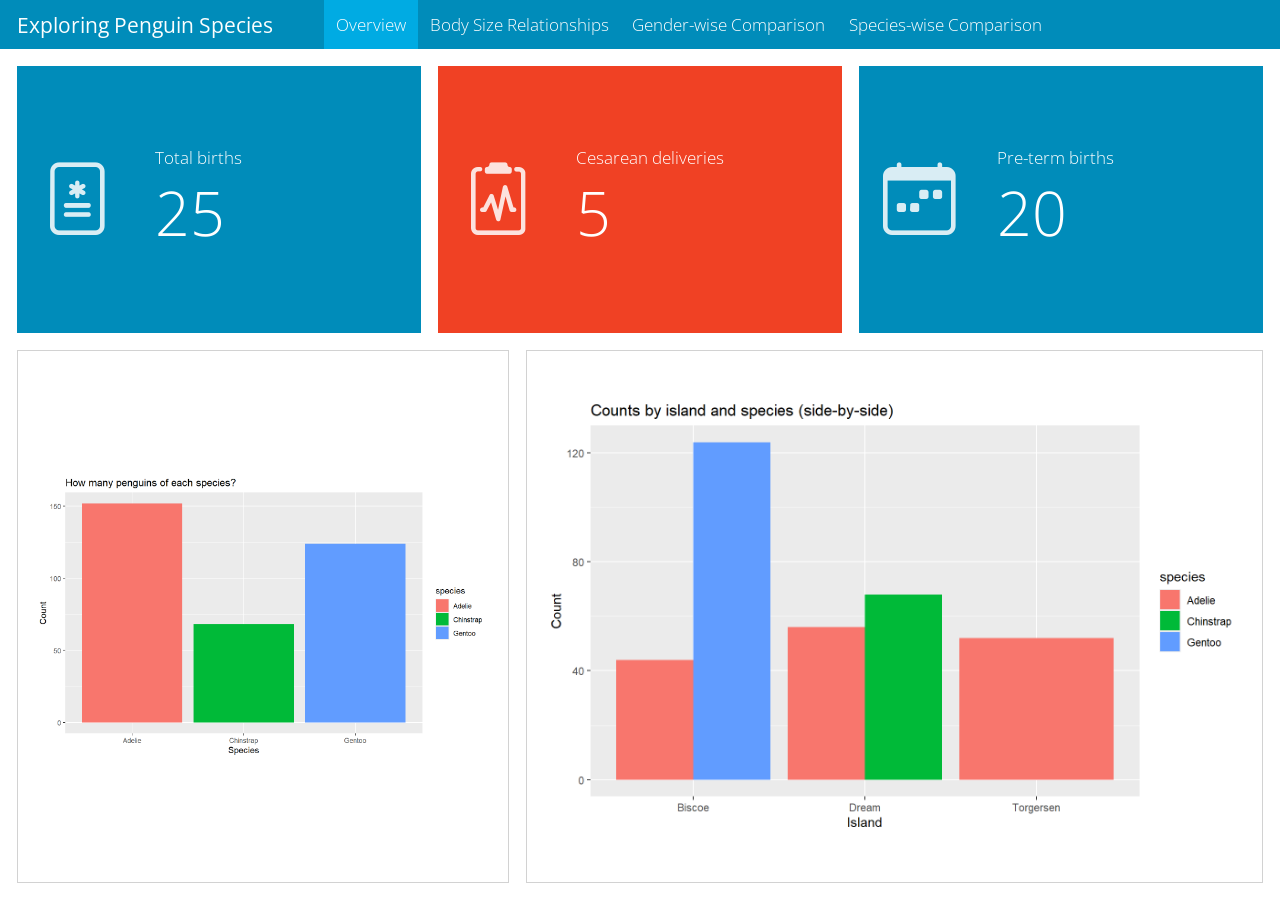
==== dashboard/index.html @ f03130e4 "updated" ====
<!DOCTYPE html>
<html xmlns="http://www.w3.org/1999/xhtml" lang="en" xml:lang="en"><head>

<meta charset="utf-8">
<meta name="generator" content="quarto-1.8.25">

<meta name="viewport" content="width=device-width, initial-scale=1.0, user-scalable=yes">


<title>Exploring Penguin Species</title>
<style>
code{white-space: pre-wrap;}
span.smallcaps{font-variant: small-caps;}
div.columns{display: flex; gap: min(4vw, 1.5em);}
div.column{flex: auto; overflow-x: auto;}
div.hanging-indent{margin-left: 1.5em; text-indent: -1.5em;}
ul.task-list{list-style: none;}
ul.task-list li input[type="checkbox"] {
  width: 0.8em;
  margin: 0 0.8em 0.2em -1em; /* quarto-specific, see https://github.com/quarto-dev/quarto-cli/issues/4556 */ 
  vertical-align: middle;
}
</style>


<script src="index_files/libs/clipboard/clipboard.min.js"></script>
<script src="index_files/libs/quarto-html/quarto.js" type="module"></script>
<script src="index_files/libs/quarto-html/tabsets/tabsets.js" type="module"></script>
<script src="index_files/libs/quarto-html/axe/axe-check.js" type="module"></script>
<script src="index_files/libs/quarto-html/popper.min.js"></script>
<script src="index_files/libs/quarto-html/tippy.umd.min.js"></script>
<script src="index_files/libs/quarto-html/anchor.min.js"></script>
<link href="index_files/libs/quarto-html/tippy.css" rel="stylesheet">
<link href="index_files/libs/quarto-html/quarto-syntax-highlighting-7b89279ff1a6dce999919e0e67d4d9ec.css" rel="stylesheet" class="quarto-color-scheme" id="quarto-text-highlighting-styles">
<link href="index_files/libs/quarto-html/quarto-syntax-highlighting-dark-707d8167ce6003fca903bfe2be84ab7f.css" rel="stylesheet" class="quarto-color-scheme quarto-color-alternate" id="quarto-text-highlighting-styles">
<link href="index_files/libs/quarto-html/quarto-syntax-highlighting-7b89279ff1a6dce999919e0e67d4d9ec.css" rel="stylesheet" class="quarto-color-scheme-extra" id="quarto-text-highlighting-styles">
<script src="index_files/libs/bootstrap/bootstrap.min.js"></script>
<link href="index_files/libs/bootstrap/bootstrap-icons.css" rel="stylesheet">
<link href="index_files/libs/bootstrap/bootstrap-25de2bf4c0cd9eab04c2e6a0b988f782.min.css" rel="stylesheet" append-hash="true" class="quarto-color-scheme" id="quarto-bootstrap" data-mode="light">
<link href="index_files/libs/bootstrap/bootstrap-dark-25de2bf4c0cd9eab04c2e6a0b988f782.min.css" rel="stylesheet" append-hash="true" class="quarto-color-scheme quarto-color-alternate" id="quarto-bootstrap" data-mode="light">
<link href="index_files/libs/bootstrap/bootstrap-25de2bf4c0cd9eab04c2e6a0b988f782.min.css" rel="stylesheet" append-hash="true" class="quarto-color-scheme-extra" id="quarto-bootstrap" data-mode="light">
<script src="index_files/libs/quarto-dashboard/quarto-dashboard.js"></script>
<script src="index_files/libs/quarto-dashboard/stickythead.js"></script>



<script src="index_files/libs/quarto-dashboard/web-components.js" type="module"></script>
<script src="index_files/libs/quarto-dashboard/components.js"></script>



</head>

<body class="quarto-dashboard dashboard-fill fullcontent quarto-light">

<header id="quarto-dashboard-header">
<nav class="navbar navbar-expand-md slim" data-bs-theme="dark">
  <div class="navbar-container container-fluid">
    <button class="navbar-toggler" type="button" data-bs-toggle="collapse" data-bs-target="#dashboard-collapse" aria-controls="dashboard-collapse" aria-expanded="false" aria-label="Toggle navigation">
      <span class="navbar-toggler-icon"></span>
    </button>    


    <div class="navbar-brand-container">


      <div class="navbar-title">
        <div class="navbar-title-text"><a href="#">Exploring Penguin Species</a></div>
        
        
      </div>
    </div>
<div id="dashboard-collapse" class="navbar-collapse collapse"><ul class="navbar-nav navbar-nav-scroll me-auto" role="tablist"><li class="nav-item" role="presentation"><a id="tab-overview" class="nav-link active" data-bs-toggle="tab" role="tab" data-bs-target="#overview" data-scrolling="false" href="#overview" aria-controls="overview" aria-selected="true"><span class="nav-link-text">Overview</span></a></li><li class="nav-item" role="presentation"><a id="tab-body-size-relationships" class="nav-link" data-bs-toggle="tab" role="tab" data-bs-target="#body-size-relationships" data-scrolling="false" href="#body-size-relationships" aria-controls="body-size-relationships" aria-selected="false"><span class="nav-link-text">Body Size Relationships</span></a></li><li class="nav-item" role="presentation"><a id="tab-gender-wise-comparison" class="nav-link" data-bs-toggle="tab" role="tab" data-bs-target="#gender-wise-comparison" data-scrolling="false" href="#gender-wise-comparison" aria-controls="gender-wise-comparison" aria-selected="false"><span class="nav-link-text">Gender-wise Comparison</span></a></li><li class="nav-item" role="presentation"><a id="tab-species-wise-comparison" class="nav-link" data-bs-toggle="tab" role="tab" data-bs-target="#species-wise-comparison" data-scrolling="false" href="#species-wise-comparison" aria-controls="species-wise-comparison" aria-selected="false"><span class="nav-link-text">Species-wise Comparison</span></a></li></ul></div></div>
</nav>
</header>
<div class="page-layout-custom quarto-dashboard-content bslib-gap-spacing html-fill-container bslib-page-fill quarto-dashboard-pages">  

<div class="bslib-grid-item html-fill-item tab-content bslib-grid" data-layout="fill" style="display: grid; grid-template-rows: minmax(3em, 1fr); grid-auto-columns: minmax(0, 1fr);">
<div id="overview" class="dashboard-page tab-pane show active html-fill-item html-fill-container" data-orientation="rows" aria-labelledby="tab-overview">
<div class="html-fill-item html-fill-container bslib-grid" style="display: grid; grid-template-rows: minmax(3em, 20fr) minmax(3em, 40fr); grid-auto-columns: minmax(0, 1fr);">
<div class="html-fill-item html-fill-container bslib-grid" style="display: grid; grid-template-columns: minmax(3em, 1fr) minmax(3em, 1fr) minmax(3em, 1fr);
grid-auto-rows: minmax(0, 1fr);">
<div class="card valuebox cell html-fill-item html-fill-container bslib-card bslib-value-box bg-primary showcase-left-center" data-bslib-card-init="" data-require-bs-caller="card()">
<div class="card-body html-fill-item html-fill-container">
<div data-icon="file-medical" class="html-fill-item html-fill-container value-box-grid">
<div class="value-box-showcase html-fill-item html-fill-container">

<i class="bi bi-file-medical"></i></div>
<div class="value-box-area">
<p class="value-box-title">
Total births
</p>
<p class="value-box-value">
25
</p>
</div>
</div>
</div>
<script data-bslib-card-init="">bslib.Card.initializeAllCards();</script></div><div class="card valuebox cell html-fill-item html-fill-container bslib-card bslib-value-box bg-red showcase-left-center" data-bslib-card-init="" data-require-bs-caller="card()">
<div class="card-body html-fill-item html-fill-container">
<div data-icon="clipboard2-pulse" class="html-fill-item html-fill-container value-box-grid">
<div class="value-box-showcase html-fill-item html-fill-container">

<i class="bi bi-clipboard2-pulse"></i></div>
<div class="value-box-area">
<p class="value-box-title">
Cesarean deliveries
</p>
<p class="value-box-value">
5
</p>
</div>
</div>
</div>
<script data-bslib-card-init="">bslib.Card.initializeAllCards();</script></div><div class="card valuebox cell html-fill-item html-fill-container bslib-card bslib-value-box bg-blue showcase-left-center" data-bslib-card-init="" data-require-bs-caller="card()">
<div class="card-body html-fill-item html-fill-container">
<div data-icon="calendar-week" class="html-fill-item html-fill-container value-box-grid">
<div class="value-box-showcase html-fill-item html-fill-container">

<i class="bi bi-calendar-week"></i></div>
<div class="value-box-area">
<p class="value-box-title">
Pre-term births
</p>
<p class="value-box-value">
20
</p>
</div>
</div>
</div>
<script data-bslib-card-init="">bslib.Card.initializeAllCards();</script></div>
</div>
<div class="html-fill-item html-fill-container bslib-grid" style="display: grid; grid-template-columns: minmax(3em, 40fr) minmax(3em, 60fr);
grid-auto-rows: minmax(0, 1fr);">
<div class="html-fill-item html-fill-container bslib-grid" style="display: grid; grid-template-rows: minmax(3em, 1fr); grid-auto-columns: minmax(0, 1fr);">
<div class="card cell html-fill-item html-fill-container bslib-card" data-bslib-card-init="" data-require-bs-caller="card()" data-full-screen="false">
<div class="card-body html-fill-item html-fill-container">
<div class="cell-output-display html-fill-item html-fill-container">
<img src="index_files/figure-html/unnamed-chunk-4-1.png" class="img-fluid quarto-dashboard-img-contain">
</div>
</div>
<bslib-tooltip placement="auto" bsoptions="[]" data-require-bs-version="5" data-require-bs-caller="tooltip()">
    <template>Expand</template>
    <span class="bslib-full-screen-enter badge rounded-pill">
        <svg xmlns="http://www.w3.org/2000/svg" viewbox="0 0 24 24" style="height:1em;width:1em;" aria-hidden="true" role="img"><path d="M20 5C20 4.4 19.6 4 19 4H13C12.4 4 12 3.6 12 3C12 2.4 12.4 2 13 2H21C21.6 2 22 2.4 22 3V11C22 11.6 21.6 12 21 12C20.4 12 20 11.6 20 11V5ZM4 19C4 19.6 4.4 20 5 20H11C11.6 20 12 20.4 12 21C12 21.6 11.6 22 11 22H3C2.4 22 2 21.6 2 21V13C2 12.4 2.4 12 3 12C3.6 12 4 12.4 4 13V19Z"></path></svg>
    </span>
</bslib-tooltip><script data-bslib-card-init="">bslib.Card.initializeAllCards();</script></div>
</div><div class="html-fill-item html-fill-container bslib-grid" style="display: grid; grid-template-rows: minmax(3em, 1fr); grid-auto-columns: minmax(0, 1fr);">
<div class="card cell html-fill-item html-fill-container bslib-card" data-bslib-card-init="" data-require-bs-caller="card()" data-full-screen="false">
<div class="card-body html-fill-item html-fill-container">
<div class="cell-output-display html-fill-item html-fill-container">
<img src="index_files/figure-html/unnamed-chunk-5-1.png" class="img-fluid quarto-dashboard-img-contain">
</div>
</div>
<bslib-tooltip placement="auto" bsoptions="[]" data-require-bs-version="5" data-require-bs-caller="tooltip()">
    <template>Expand</template>
    <span class="bslib-full-screen-enter badge rounded-pill">
        <svg xmlns="http://www.w3.org/2000/svg" viewbox="0 0 24 24" style="height:1em;width:1em;" aria-hidden="true" role="img"><path d="M20 5C20 4.4 19.6 4 19 4H13C12.4 4 12 3.6 12 3C12 2.4 12.4 2 13 2H21C21.6 2 22 2.4 22 3V11C22 11.6 21.6 12 21 12C20.4 12 20 11.6 20 11V5ZM4 19C4 19.6 4.4 20 5 20H11C11.6 20 12 20.4 12 21C12 21.6 11.6 22 11 22H3C2.4 22 2 21.6 2 21V13C2 12.4 2.4 12 3 12C3.6 12 4 12.4 4 13V19Z"></path></svg>
    </span>
</bslib-tooltip><script data-bslib-card-init="">bslib.Card.initializeAllCards();</script></div>
</div>
</div>
</div>
</div>
<div id="body-size-relationships" class="dashboard-page tab-pane grid-skip html-fill-item html-fill-container" data-orientation="rows" aria-labelledby="tab-body-size-relationships">

</div>
<div id="gender-wise-comparison" class="dashboard-page tab-pane grid-skip html-fill-item html-fill-container" data-orientation="rows" aria-labelledby="tab-gender-wise-comparison">

</div>
<div id="species-wise-comparison" class="dashboard-page tab-pane grid-skip html-fill-item html-fill-container" data-orientation="rows" aria-labelledby="tab-species-wise-comparison">
<div class="html-fill-item html-fill-container bslib-grid" style="display: grid; grid-template-rows: ; grid-auto-columns: minmax(0, 1fr);">
<div id="3ade8a4a-fb1d-4a6c-8409-ac45482d5fc9" class="hidden html-fill-item html-fill-container">

</div>
</div>
</div>
</div>


<script id="quarto-html-after-body" type="application/javascript">
  window.document.addEventListener("DOMContentLoaded", function (event) {
    const icon = "";
    const anchorJS = new window.AnchorJS();
    anchorJS.options = {
      placement: 'right',
      icon: icon
    };
    anchorJS.add('.anchored');
    const isCodeAnnotation = (el) => {
      for (const clz of el.classList) {
        if (clz.startsWith('code-annotation-')) {                     
          return true;
        }
      }
      return false;
    }
    const onCopySuccess = function(e) {
      // button target
      const button = e.trigger;
      // don't keep focus
      button.blur();
      // flash "checked"
      button.classList.add('code-copy-button-checked');
      var currentTitle = button.getAttribute("title");
      button.setAttribute("title", "Copied!");
      let tooltip;
      if (window.bootstrap) {
        button.setAttribute("data-bs-toggle", "tooltip");
        button.setAttribute("data-bs-placement", "left");
        button.setAttribute("data-bs-title", "Copied!");
        tooltip = new bootstrap.Tooltip(button, 
          { trigger: "manual", 
            customClass: "code-copy-button-tooltip",
            offset: [0, -8]});
        tooltip.show();    
      }
      setTimeout(function() {
        if (tooltip) {
          tooltip.hide();
          button.removeAttribute("data-bs-title");
          button.removeAttribute("data-bs-toggle");
          button.removeAttribute("data-bs-placement");
        }
        button.setAttribute("title", currentTitle);
        button.classList.remove('code-copy-button-checked');
      }, 1000);
      // clear code selection
      e.clearSelection();
    }
    const getTextToCopy = function(trigger) {
      const outerScaffold = trigger.parentElement.cloneNode(true);
      const codeEl = outerScaffold.querySelector('code');
      for (const childEl of codeEl.children) {
        if (isCodeAnnotation(childEl)) {
          childEl.remove();
        }
      }
      return codeEl.innerText;
    }
    const clipboard = new window.ClipboardJS('.code-copy-button:not([data-in-quarto-modal])', {
      text: getTextToCopy
    });
    clipboard.on('success', onCopySuccess);
    if (window.document.getElementById('quarto-embedded-source-code-modal')) {
      const clipboardModal = new window.ClipboardJS('.code-copy-button[data-in-quarto-modal]', {
        text: getTextToCopy,
        container: window.document.getElementById('quarto-embedded-source-code-modal')
      });
      clipboardModal.on('success', onCopySuccess);
    }
      var localhostRegex = new RegExp(/^(?:http|https):\/\/localhost\:?[0-9]*\//);
      var mailtoRegex = new RegExp(/^mailto:/);
        var filterRegex = new RegExp('/' + window.location.host + '/');
      var isInternal = (href) => {
          return filterRegex.test(href) || localhostRegex.test(href) || mailtoRegex.test(href);
      }
      // Inspect non-navigation links and adorn them if external
     var links = window.document.querySelectorAll('a[href]:not(.nav-link):not(.navbar-brand):not(.toc-action):not(.sidebar-link):not(.sidebar-item-toggle):not(.pagination-link):not(.no-external):not([aria-hidden]):not(.dropdown-item):not(.quarto-navigation-tool):not(.about-link)');
      for (var i=0; i<links.length; i++) {
        const link = links[i];
        if (!isInternal(link.href)) {
          // undo the damage that might have been done by quarto-nav.js in the case of
          // links that we want to consider external
          if (link.dataset.originalHref !== undefined) {
            link.href = link.dataset.originalHref;
          }
        }
      }
    function tippyHover(el, contentFn, onTriggerFn, onUntriggerFn) {
      const config = {
        allowHTML: true,
        maxWidth: 500,
        delay: 100,
        arrow: false,
        appendTo: function(el) {
            return el.parentElement;
        },
        interactive: true,
        interactiveBorder: 10,
        theme: 'quarto',
        placement: 'bottom-start',
      };
      if (contentFn) {
        config.content = contentFn;
      }
      if (onTriggerFn) {
        config.onTrigger = onTriggerFn;
      }
      if (onUntriggerFn) {
        config.onUntrigger = onUntriggerFn;
      }
      window.tippy(el, config); 
    }
    const noterefs = window.document.querySelectorAll('a[role="doc-noteref"]');
    for (var i=0; i<noterefs.length; i++) {
      const ref = noterefs[i];
      tippyHover(ref, function() {
        // use id or data attribute instead here
        let href = ref.getAttribute('data-footnote-href') || ref.getAttribute('href');
        try { href = new URL(href).hash; } catch {}
        const id = href.replace(/^#\/?/, "");
        const note = window.document.getElementById(id);
        if (note) {
          return note.innerHTML;
        } else {
          return "";
        }
      });
    }
    const xrefs = window.document.querySelectorAll('a.quarto-xref');
    const processXRef = (id, note) => {
      // Strip column container classes
      const stripColumnClz = (el) => {
        el.classList.remove("page-full", "page-columns");
        if (el.children) {
          for (const child of el.children) {
            stripColumnClz(child);
          }
        }
      }
      stripColumnClz(note)
      if (id === null || id.startsWith('sec-')) {
        // Special case sections, only their first couple elements
        const container = document.createElement("div");
        if (note.children && note.children.length > 2) {
          container.appendChild(note.children[0].cloneNode(true));
          for (let i = 1; i < note.children.length; i++) {
            const child = note.children[i];
            if (child.tagName === "P" && child.innerText === "") {
              continue;
            } else {
              container.appendChild(child.cloneNode(true));
              break;
            }
          }
          if (window.Quarto?.typesetMath) {
            window.Quarto.typesetMath(container);
          }
          return container.innerHTML
        } else {
          if (window.Quarto?.typesetMath) {
            window.Quarto.typesetMath(note);
          }
          return note.innerHTML;
        }
      } else {
        // Remove any anchor links if they are present
        const anchorLink = note.querySelector('a.anchorjs-link');
        if (anchorLink) {
          anchorLink.remove();
        }
        if (window.Quarto?.typesetMath) {
          window.Quarto.typesetMath(note);
        }
        if (note.classList.contains("callout")) {
          return note.outerHTML;
        } else {
          return note.innerHTML;
        }
      }
    }
    for (var i=0; i<xrefs.length; i++) {
      const xref = xrefs[i];
      tippyHover(xref, undefined, function(instance) {
        instance.disable();
        let url = xref.getAttribute('href');
        let hash = undefined; 
        if (url.startsWith('#')) {
          hash = url;
        } else {
          try { hash = new URL(url).hash; } catch {}
        }
        if (hash) {
          const id = hash.replace(/^#\/?/, "");
          const note = window.document.getElementById(id);
          if (note !== null) {
            try {
              const html = processXRef(id, note.cloneNode(true));
              instance.setContent(html);
            } finally {
              instance.enable();
              instance.show();
            }
          } else {
            // See if we can fetch this
            fetch(url.split('#')[0])
            .then(res => res.text())
            .then(html => {
              const parser = new DOMParser();
              const htmlDoc = parser.parseFromString(html, "text/html");
              const note = htmlDoc.getElementById(id);
              if (note !== null) {
                const html = processXRef(id, note);
                instance.setContent(html);
              } 
            }).finally(() => {
              instance.enable();
              instance.show();
            });
          }
        } else {
          // See if we can fetch a full url (with no hash to target)
          // This is a special case and we should probably do some content thinning / targeting
          fetch(url)
          .then(res => res.text())
          .then(html => {
            const parser = new DOMParser();
            const htmlDoc = parser.parseFromString(html, "text/html");
            const note = htmlDoc.querySelector('main.content');
            if (note !== null) {
              // This should only happen for chapter cross references
              // (since there is no id in the URL)
              // remove the first header
              if (note.children.length > 0 && note.children[0].tagName === "HEADER") {
                note.children[0].remove();
              }
              const html = processXRef(null, note);
              instance.setContent(html);
            } 
          }).finally(() => {
            instance.enable();
            instance.show();
          });
        }
      }, function(instance) {
      });
    }
        let selectedAnnoteEl;
        const selectorForAnnotation = ( cell, annotation) => {
          let cellAttr = 'data-code-cell="' + cell + '"';
          let lineAttr = 'data-code-annotation="' +  annotation + '"';
          const selector = 'span[' + cellAttr + '][' + lineAttr + ']';
          return selector;
        }
        const selectCodeLines = (annoteEl) => {
          const doc = window.document;
          const targetCell = annoteEl.getAttribute("data-target-cell");
          const targetAnnotation = annoteEl.getAttribute("data-target-annotation");
          const annoteSpan = window.document.querySelector(selectorForAnnotation(targetCell, targetAnnotation));
          const lines = annoteSpan.getAttribute("data-code-lines").split(",");
          const lineIds = lines.map((line) => {
            return targetCell + "-" + line;
          })
          let top = null;
          let height = null;
          let parent = null;
          if (lineIds.length > 0) {
              //compute the position of the single el (top and bottom and make a div)
              const el = window.document.getElementById(lineIds[0]);
              top = el.offsetTop;
              height = el.offsetHeight;
              parent = el.parentElement.parentElement;
            if (lineIds.length > 1) {
              const lastEl = window.document.getElementById(lineIds[lineIds.length - 1]);
              const bottom = lastEl.offsetTop + lastEl.offsetHeight;
              height = bottom - top;
            }
            if (top !== null && height !== null && parent !== null) {
              // cook up a div (if necessary) and position it 
              let div = window.document.getElementById("code-annotation-line-highlight");
              if (div === null) {
                div = window.document.createElement("div");
                div.setAttribute("id", "code-annotation-line-highlight");
                div.style.position = 'absolute';
                parent.appendChild(div);
              }
              div.style.top = top - 2 + "px";
              div.style.height = height + 4 + "px";
              div.style.left = 0;
              let gutterDiv = window.document.getElementById("code-annotation-line-highlight-gutter");
              if (gutterDiv === null) {
                gutterDiv = window.document.createElement("div");
                gutterDiv.setAttribute("id", "code-annotation-line-highlight-gutter");
                gutterDiv.style.position = 'absolute';
                const codeCell = window.document.getElementById(targetCell);
                const gutter = codeCell.querySelector('.code-annotation-gutter');
                gutter.appendChild(gutterDiv);
              }
              gutterDiv.style.top = top - 2 + "px";
              gutterDiv.style.height = height + 4 + "px";
            }
            selectedAnnoteEl = annoteEl;
          }
        };
        const unselectCodeLines = () => {
          const elementsIds = ["code-annotation-line-highlight", "code-annotation-line-highlight-gutter"];
          elementsIds.forEach((elId) => {
            const div = window.document.getElementById(elId);
            if (div) {
              div.remove();
            }
          });
          selectedAnnoteEl = undefined;
        };
          // Handle positioning of the toggle
      window.addEventListener(
        "resize",
        throttle(() => {
          elRect = undefined;
          if (selectedAnnoteEl) {
            selectCodeLines(selectedAnnoteEl);
          }
        }, 10)
      );
      function throttle(fn, ms) {
      let throttle = false;
      let timer;
        return (...args) => {
          if(!throttle) { // first call gets through
              fn.apply(this, args);
              throttle = true;
          } else { // all the others get throttled
              if(timer) clearTimeout(timer); // cancel #2
              timer = setTimeout(() => {
                fn.apply(this, args);
                timer = throttle = false;
              }, ms);
          }
        };
      }
        // Attach click handler to the DT
        const annoteDls = window.document.querySelectorAll('dt[data-target-cell]');
        for (const annoteDlNode of annoteDls) {
          annoteDlNode.addEventListener('click', (event) => {
            const clickedEl = event.target;
            if (clickedEl !== selectedAnnoteEl) {
              unselectCodeLines();
              const activeEl = window.document.querySelector('dt[data-target-cell].code-annotation-active');
              if (activeEl) {
                activeEl.classList.remove('code-annotation-active');
              }
              selectCodeLines(clickedEl);
              clickedEl.classList.add('code-annotation-active');
            } else {
              // Unselect the line
              unselectCodeLines();
              clickedEl.classList.remove('code-annotation-active');
            }
          });
        }
    const findCites = (el) => {
      const parentEl = el.parentElement;
      if (parentEl) {
        const cites = parentEl.dataset.cites;
        if (cites) {
          return {
            el,
            cites: cites.split(' ')
          };
        } else {
          return findCites(el.parentElement)
        }
      } else {
        return undefined;
      }
    };
    var bibliorefs = window.document.querySelectorAll('a[role="doc-biblioref"]');
    for (var i=0; i<bibliorefs.length; i++) {
      const ref = bibliorefs[i];
      const citeInfo = findCites(ref);
      if (citeInfo) {
        tippyHover(citeInfo.el, function() {
          var popup = window.document.createElement('div');
          citeInfo.cites.forEach(function(cite) {
            var citeDiv = window.document.createElement('div');
            citeDiv.classList.add('hanging-indent');
            citeDiv.classList.add('csl-entry');
            var biblioDiv = window.document.getElementById('ref-' + cite);
            if (biblioDiv) {
              citeDiv.innerHTML = biblioDiv.innerHTML;
            }
            popup.appendChild(citeDiv);
          });
          return popup.innerHTML;
        });
      }
    }
  });
  </script>
</div> <!-- /container fluid -->

<script type="application/javascript">
window.document.addEventListener("DOMContentLoaded", function (_event) {
  if (window.bslib.Card) {
    window.bslib.Card.initializeAllCards();
  }
}); 
</script>
  



</body></html>
---- dashboard/index_files/libs/quarto-html/tippy.css ----
.tippy-box[data-animation=fade][data-state=hidden]{opacity:0}[data-tippy-root]{max-width:calc(100vw - 10px)}.tippy-box{position:relative;background-color:#333;color:#fff;border-radius:4px;font-size:14px;line-height:1.4;white-space:normal;outline:0;transition-property:transform,visibility,opacity}.tippy-box[data-placement^=top]>.tippy-arrow{bottom:0}.tippy-box[data-placement^=top]>.tippy-arrow:before{bottom:-7px;left:0;border-width:8px 8px 0;border-top-color:initial;transform-origin:center top}.tippy-box[data-placement^=bottom]>.tippy-arrow{top:0}.tippy-box[data-placement^=bottom]>.tippy-arrow:before{top:-7px;left:0;border-width:0 8px 8px;border-bottom-color:initial;transform-origin:center bottom}.tippy-box[data-placement^=left]>.tippy-arrow{right:0}.tippy-box[data-placement^=left]>.tippy-arrow:before{border-width:8px 0 8px 8px;border-left-color:initial;right:-7px;transform-origin:center left}.tippy-box[data-placement^=right]>.tippy-arrow{left:0}.tippy-box[data-placement^=right]>.tippy-arrow:before{left:-7px;border-width:8px 8px 8px 0;border-right-color:initial;transform-origin:center right}.tippy-box[data-inertia][data-state=visible]{transition-timing-function:cubic-bezier(.54,1.5,.38,1.11)}.tippy-arrow{width:16px;height:16px;color:#333}.tippy-arrow:before{content:"";position:absolute;border-color:transparent;border-style:solid}.tippy-content{position:relative;padding:5px 9px;z-index:1}
---- dashboard/index_files/libs/quarto-html/quarto-syntax-highlighting-7b89279ff1a6dce999919e0e67d4d9ec.css ----
/* quarto syntax highlight colors */
:root {
  --quarto-hl-ot-color: #003B4F;
  --quarto-hl-at-color: #657422;
  --quarto-hl-ss-color: #20794D;
  --quarto-hl-an-color: #5E5E5E;
  --quarto-hl-fu-color: #4758AB;
  --quarto-hl-st-color: #20794D;
  --quarto-hl-cf-color: #003B4F;
  --quarto-hl-op-color: #5E5E5E;
  --quarto-hl-er-color: #AD0000;
  --quarto-hl-bn-color: #AD0000;
  --quarto-hl-al-color: #AD0000;
  --quarto-hl-va-color: #111111;
  --quarto-hl-bu-color: inherit;
  --quarto-hl-ex-color: inherit;
  --quarto-hl-pp-color: #AD0000;
  --quarto-hl-in-color: #5E5E5E;
  --quarto-hl-vs-color: #20794D;
  --quarto-hl-wa-color: #5E5E5E;
  --quarto-hl-do-color: #5E5E5E;
  --quarto-hl-im-color: #00769E;
  --quarto-hl-ch-color: #20794D;
  --quarto-hl-dt-color: #AD0000;
  --quarto-hl-fl-color: #AD0000;
  --quarto-hl-co-color: #5E5E5E;
  --quarto-hl-cv-color: #5E5E5E;
  --quarto-hl-cn-color: #8f5902;
  --quarto-hl-sc-color: #5E5E5E;
  --quarto-hl-dv-color: #AD0000;
  --quarto-hl-kw-color: #003B4F;
}

/* other quarto variables */
:root {
  --quarto-font-monospace: SFMono-Regular, Menlo, Monaco, Consolas, "Liberation Mono", "Courier New", monospace;
}

/* syntax highlight based on Pandoc's rules */
pre > code.sourceCode > span {
  color: #003B4F;
}

code.sourceCode > span {
  color: #003B4F;
}

div.sourceCode,
div.sourceCode pre.sourceCode {
  color: #003B4F;
}

/* Normal */
code span {
  color: #003B4F;
}

/* Alert */
code span.al {
  color: #AD0000;
  font-style: inherit;
}

/* Annotation */
code span.an {
  color: #5E5E5E;
  font-style: inherit;
}

/* Attribute */
code span.at {
  color: #657422;
  font-style: inherit;
}

/* BaseN */
code span.bn {
  color: #AD0000;
  font-style: inherit;
}

/* BuiltIn */
code span.bu {
  font-style: inherit;
}

/* ControlFlow */
code span.cf {
  color: #003B4F;
  font-weight: bold;
  font-style: inherit;
}

/* Char */
code span.ch {
  color: #20794D;
  font-style: inherit;
}

/* Constant */
code span.cn {
  color: #8f5902;
  font-style: inherit;
}

/* Comment */
code span.co {
  color: #5E5E5E;
  font-style: inherit;
}

/* CommentVar */
code span.cv {
  color: #5E5E5E;
  font-style: italic;
}

/* Documentation */
code span.do {
  color: #5E5E5E;
  font-style: italic;
}

/* DataType */
code span.dt {
  color: #AD0000;
  font-style: inherit;
}

/* DecVal */
code span.dv {
  color: #AD0000;
  font-style: inherit;
}

/* Error */
code span.er {
  color: #AD0000;
  font-style: inherit;
}

/* Extension */
code span.ex {
  font-style: inherit;
}

/* Float */
code span.fl {
  color: #AD0000;
  font-style: inherit;
}

/* Function */
code span.fu {
  color: #4758AB;
  font-style: inherit;
}

/* Import */
code span.im {
  color: #00769E;
  font-style: inherit;
}

/* Information */
code span.in {
  color: #5E5E5E;
  font-style: inherit;
}

/* Keyword */
code span.kw {
  color: #003B4F;
  font-weight: bold;
  font-style: inherit;
}

/* Operator */
code span.op {
  color: #5E5E5E;
  font-style: inherit;
}

/* Other */
code span.ot {
  color: #003B4F;
  font-style: inherit;
}

/* Preprocessor */
code span.pp {
  color: #AD0000;
  font-style: inherit;
}

/* SpecialChar */
code span.sc {
  color: #5E5E5E;
  font-style: inherit;
}

/* SpecialString */
code span.ss {
  color: #20794D;
  font-style: inherit;
}

/* String */
code span.st {
  color: #20794D;
  font-style: inherit;
}

/* Variable */
code span.va {
  color: #111111;
  font-style: inherit;
}

/* VerbatimString */
code span.vs {
  color: #20794D;
  font-style: inherit;
}

/* Warning */
code span.wa {
  color: #5E5E5E;
  font-style: italic;
}

.prevent-inlining {
  content: "</";
}

/*# sourceMappingURL=3944bc705cfaf4c80e56f77c5205168a.css.map */
---- dashboard/index_files/libs/quarto-html/quarto-syntax-highlighting-dark-707d8167ce6003fca903bfe2be84ab7f.css ----
/* quarto syntax highlight colors */
:root {
  --quarto-hl-al-color: #f07178;
  --quarto-hl-an-color: #d4d0ab;
  --quarto-hl-at-color: #00e0e0;
  --quarto-hl-bn-color: #d4d0ab;
  --quarto-hl-bu-color: #abe338;
  --quarto-hl-ch-color: #abe338;
  --quarto-hl-co-color: #f8f8f2;
  --quarto-hl-cv-color: #ffd700;
  --quarto-hl-cn-color: #ffd700;
  --quarto-hl-cf-color: #ffa07a;
  --quarto-hl-dt-color: #ffa07a;
  --quarto-hl-dv-color: #d4d0ab;
  --quarto-hl-do-color: #f8f8f2;
  --quarto-hl-er-color: #f07178;
  --quarto-hl-ex-color: #00e0e0;
  --quarto-hl-fl-color: #d4d0ab;
  --quarto-hl-fu-color: #ffa07a;
  --quarto-hl-im-color: #abe338;
  --quarto-hl-in-color: #d4d0ab;
  --quarto-hl-kw-color: #ffa07a;
  --quarto-hl-op-color: #ffa07a;
  --quarto-hl-ot-color: #00e0e0;
  --quarto-hl-pp-color: #dcc6e0;
  --quarto-hl-re-color: #00e0e0;
  --quarto-hl-sc-color: #abe338;
  --quarto-hl-ss-color: #abe338;
  --quarto-hl-st-color: #abe338;
  --quarto-hl-va-color: #00e0e0;
  --quarto-hl-vs-color: #abe338;
  --quarto-hl-wa-color: #dcc6e0;
}

/* other quarto variables */
:root {
  --quarto-font-monospace: SFMono-Regular, Menlo, Monaco, Consolas, "Liberation Mono", "Courier New", monospace;
}

/* syntax highlight based on Pandoc's rules */
pre > code.sourceCode > span {
  color: #f8f8f2;
}

code.sourceCode > span {
  color: #f8f8f2;
}

div.sourceCode,
div.sourceCode pre.sourceCode {
  color: #f8f8f2;
}

/* Normal */
code span {
  color: #f8f8f2;
}

/* Alert */
code span.al {
  color: #f07178;
}

/* Annotation */
code span.an {
  color: #d4d0ab;
}

/* Attribute */
code span.at {
  color: #00e0e0;
}

/* BaseN */
code span.bn {
  color: #d4d0ab;
}

/* BuiltIn */
code span.bu {
  color: #abe338;
}

/* ControlFlow */
code span.cf {
  font-weight: bold;
  color: #ffa07a;
}

/* Char */
code span.ch {
  color: #abe338;
}

/* Constant */
code span.cn {
  color: #ffd700;
}

/* Comment */
code span.co {
  font-style: italic;
  color: #f8f8f2;
}

/* CommentVar */
code span.cv {
  color: #ffd700;
}

/* Documentation */
code span.do {
  color: #f8f8f2;
}

/* DataType */
code span.dt {
  color: #ffa07a;
}

/* DecVal */
code span.dv {
  color: #d4d0ab;
}

/* Error */
code span.er {
  color: #f07178;
  text-decoration: underline;
}

/* Extension */
code span.ex {
  font-weight: bold;
  color: #00e0e0;
}

/* Float */
code span.fl {
  color: #d4d0ab;
}

/* Function */
code span.fu {
  color: #ffa07a;
}

/* Import */
code span.im {
  color: #abe338;
}

/* Information */
code span.in {
  color: #d4d0ab;
}

/* Keyword */
code span.kw {
  font-weight: bold;
  color: #ffa07a;
}

/* Operator */
code span.op {
  color: #ffa07a;
}

/* Other */
code span.ot {
  color: #00e0e0;
}

/* Preprocessor */
code span.pp {
  color: #dcc6e0;
}

/* RegionMarker */
code span.re {
  background-color: #f8f8f2;
  color: #00e0e0;
}

/* SpecialChar */
code span.sc {
  color: #abe338;
}

/* SpecialString */
code span.ss {
  color: #abe338;
}

/* String */
code span.st {
  color: #abe338;
}

/* Variable */
code span.va {
  color: #00e0e0;
}

/* VerbatimString */
code span.vs {
  color: #abe338;
}

/* Warning */
code span.wa {
  color: #dcc6e0;
}

.prevent-inlining {
  content: "</";
}

/*# sourceMappingURL=f5ab3bb6f5ded8da9f12dd3a91d3da26.css.map */
---- dashboard/index_files/libs/quarto-html/quarto-syntax-highlighting-7b89279ff1a6dce999919e0e67d4d9ec.css ----
/* quarto syntax highlight colors */
:root {
  --quarto-hl-ot-color: #003B4F;
  --quarto-hl-at-color: #657422;
  --quarto-hl-ss-color: #20794D;
  --quarto-hl-an-color: #5E5E5E;
  --quarto-hl-fu-color: #4758AB;
  --quarto-hl-st-color: #20794D;
  --quarto-hl-cf-color: #003B4F;
  --quarto-hl-op-color: #5E5E5E;
  --quarto-hl-er-color: #AD0000;
  --quarto-hl-bn-color: #AD0000;
  --quarto-hl-al-color: #AD0000;
  --quarto-hl-va-color: #111111;
  --quarto-hl-bu-color: inherit;
  --quarto-hl-ex-color: inherit;
  --quarto-hl-pp-color: #AD0000;
  --quarto-hl-in-color: #5E5E5E;
  --quarto-hl-vs-color: #20794D;
  --quarto-hl-wa-color: #5E5E5E;
  --quarto-hl-do-color: #5E5E5E;
  --quarto-hl-im-color: #00769E;
  --quarto-hl-ch-color: #20794D;
  --quarto-hl-dt-color: #AD0000;
  --quarto-hl-fl-color: #AD0000;
  --quarto-hl-co-color: #5E5E5E;
  --quarto-hl-cv-color: #5E5E5E;
  --quarto-hl-cn-color: #8f5902;
  --quarto-hl-sc-color: #5E5E5E;
  --quarto-hl-dv-color: #AD0000;
  --quarto-hl-kw-color: #003B4F;
}

/* other quarto variables */
:root {
  --quarto-font-monospace: SFMono-Regular, Menlo, Monaco, Consolas, "Liberation Mono", "Courier New", monospace;
}

/* syntax highlight based on Pandoc's rules */
pre > code.sourceCode > span {
  color: #003B4F;
}

code.sourceCode > span {
  color: #003B4F;
}

div.sourceCode,
div.sourceCode pre.sourceCode {
  color: #003B4F;
}

/* Normal */
code span {
  color: #003B4F;
}

/* Alert */
code span.al {
  color: #AD0000;
  font-style: inherit;
}

/* Annotation */
code span.an {
  color: #5E5E5E;
  font-style: inherit;
}

/* Attribute */
code span.at {
  color: #657422;
  font-style: inherit;
}

/* BaseN */
code span.bn {
  color: #AD0000;
  font-style: inherit;
}

/* BuiltIn */
code span.bu {
  font-style: inherit;
}

/* ControlFlow */
code span.cf {
  color: #003B4F;
  font-weight: bold;
  font-style: inherit;
}

/* Char */
code span.ch {
  color: #20794D;
  font-style: inherit;
}

/* Constant */
code span.cn {
  color: #8f5902;
  font-style: inherit;
}

/* Comment */
code span.co {
  color: #5E5E5E;
  font-style: inherit;
}

/* CommentVar */
code span.cv {
  color: #5E5E5E;
  font-style: italic;
}

/* Documentation */
code span.do {
  color: #5E5E5E;
  font-style: italic;
}

/* DataType */
code span.dt {
  color: #AD0000;
  font-style: inherit;
}

/* DecVal */
code span.dv {
  color: #AD0000;
  font-style: inherit;
}

/* Error */
code span.er {
  color: #AD0000;
  font-style: inherit;
}

/* Extension */
code span.ex {
  font-style: inherit;
}

/* Float */
code span.fl {
  color: #AD0000;
  font-style: inherit;
}

/* Function */
code span.fu {
  color: #4758AB;
  font-style: inherit;
}

/* Import */
code span.im {
  color: #00769E;
  font-style: inherit;
}

/* Information */
code span.in {
  color: #5E5E5E;
  font-style: inherit;
}

/* Keyword */
code span.kw {
  color: #003B4F;
  font-weight: bold;
  font-style: inherit;
}

/* Operator */
code span.op {
  color: #5E5E5E;
  font-style: inherit;
}

/* Other */
code span.ot {
  color: #003B4F;
  font-style: inherit;
}

/* Preprocessor */
code span.pp {
  color: #AD0000;
  font-style: inherit;
}

/* SpecialChar */
code span.sc {
  color: #5E5E5E;
  font-style: inherit;
}

/* SpecialString */
code span.ss {
  color: #20794D;
  font-style: inherit;
}

/* String */
code span.st {
  color: #20794D;
  font-style: inherit;
}

/* Variable */
code span.va {
  color: #111111;
  font-style: inherit;
}

/* VerbatimString */
code span.vs {
  color: #20794D;
  font-style: inherit;
}

/* Warning */
code span.wa {
  color: #5E5E5E;
  font-style: italic;
}

.prevent-inlining {
  content: "</";
}

/*# sourceMappingURL=3944bc705cfaf4c80e56f77c5205168a.css.map */
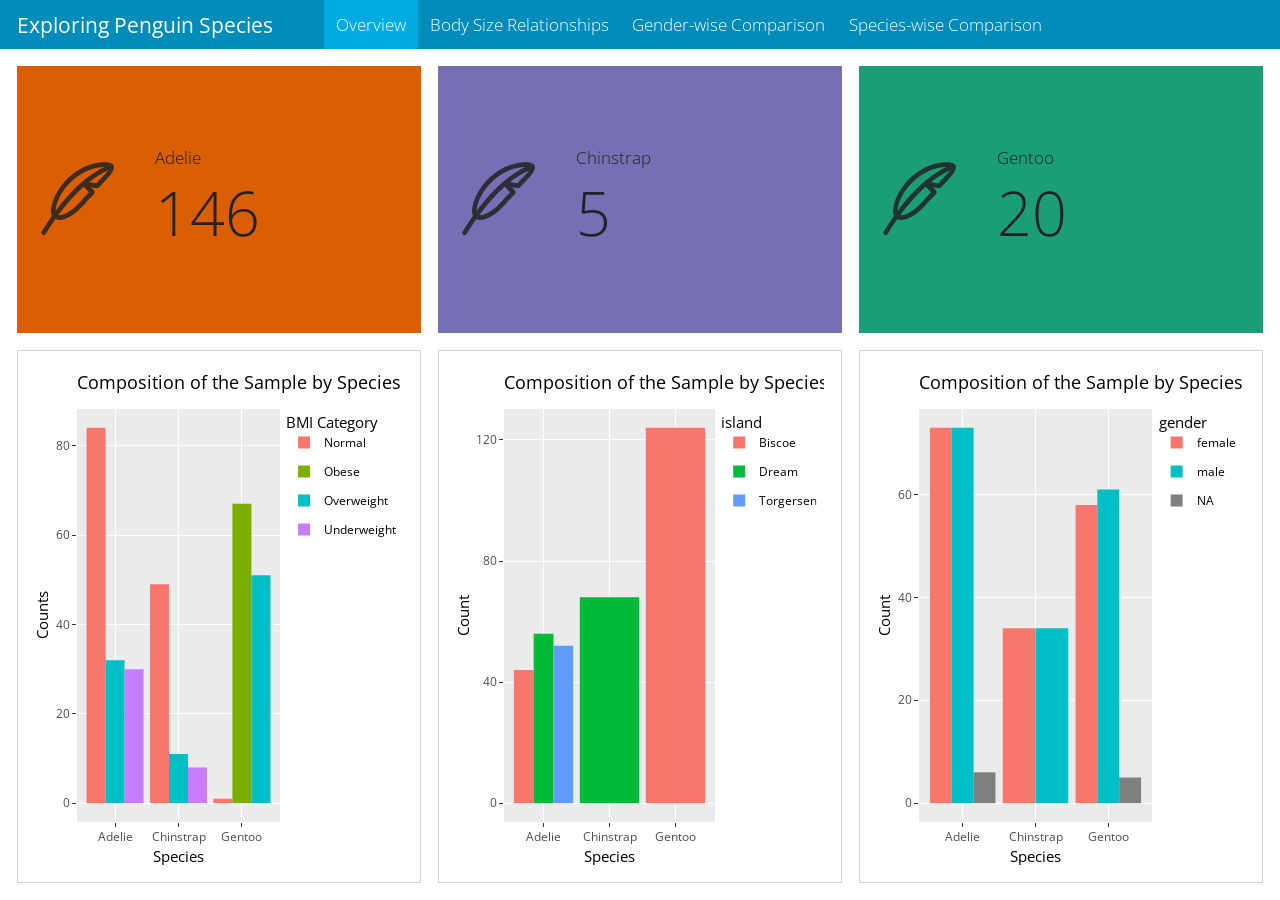
==== commit 5aa6154b: "updated" ====
--- a/dashboard/index.html
+++ b/dashboard/index.html
@@ -47,6 +47,24 @@
 <script src="index_files/libs/quarto-dashboard/web-components.js" type="module"></script>
 <script src="index_files/libs/quarto-dashboard/components.js"></script>
 
+<link href="index_files/libs/htmltools-fill-0.5.9/fill.css" rel="stylesheet">
+
+<script src="index_files/libs/htmlwidgets-1.6.4/htmlwidgets.js"></script>
+
+<script src="index_files/libs/plotly-binding-4.11.0/plotly.js"></script>
+
+<script src="index_files/libs/typedarray-0.1/typedarray.min.js"></script>
+
+<script src="index_files/libs/jquery-3.5.1/jquery.min.js"></script>
+
+<link href="index_files/libs/crosstalk-1.2.2/css/crosstalk.min.css" rel="stylesheet">
+
+<script src="index_files/libs/crosstalk-1.2.2/js/crosstalk.min.js"></script>
+
+<link href="index_files/libs/plotly-htmlwidgets-css-2.11.1/plotly-htmlwidgets.css" rel="stylesheet">
+
+<script src="index_files/libs/plotly-main-2.11.1/plotly-latest.min.js"></script>
+
 
 
 </head>
@@ -80,31 +98,31 @@
 <div class="html-fill-item html-fill-container bslib-grid" style="display: grid; grid-template-rows: minmax(3em, 20fr) minmax(3em, 40fr); grid-auto-columns: minmax(0, 1fr);">
 <div class="html-fill-item html-fill-container bslib-grid" style="display: grid; grid-template-columns: minmax(3em, 1fr) minmax(3em, 1fr) minmax(3em, 1fr);
 grid-auto-rows: minmax(0, 1fr);">
-<div class="card valuebox cell html-fill-item html-fill-container bslib-card bslib-value-box bg-primary showcase-left-center" data-bslib-card-init="" data-require-bs-caller="card()">
+<div class="card valuebox cell html-fill-item html-fill-container bslib-card bslib-value-box showcase-left-center" data-bslib-card-init="" data-require-bs-caller="card()" style=" background: #d95f02;">
 <div class="card-body html-fill-item html-fill-container">
-<div data-icon="file-medical" class="html-fill-item html-fill-container value-box-grid">
+<div data-icon="feather" class="html-fill-item html-fill-container value-box-grid">
 <div class="value-box-showcase html-fill-item html-fill-container">
 
-<i class="bi bi-file-medical"></i></div>
+<i class="bi bi-feather"></i></div>
 <div class="value-box-area">
 <p class="value-box-title">
-Total births
+Adelie
 </p>
 <p class="value-box-value">
-25
+146
 </p>
 </div>
 </div>
 </div>
-<script data-bslib-card-init="">bslib.Card.initializeAllCards();</script></div><div class="card valuebox cell html-fill-item html-fill-container bslib-card bslib-value-box bg-red showcase-left-center" data-bslib-card-init="" data-require-bs-caller="card()">
+<script data-bslib-card-init="">bslib.Card.initializeAllCards();</script></div><div class="card valuebox cell html-fill-item html-fill-container bslib-card bslib-value-box showcase-left-center" data-bslib-card-init="" data-require-bs-caller="card()" style=" background: #7570b3;">
 <div class="card-body html-fill-item html-fill-container">
-<div data-icon="clipboard2-pulse" class="html-fill-item html-fill-container value-box-grid">
+<div data-icon="feather" class="html-fill-item html-fill-container value-box-grid">
 <div class="value-box-showcase html-fill-item html-fill-container">
 
-<i class="bi bi-clipboard2-pulse"></i></div>
+<i class="bi bi-feather"></i></div>
 <div class="value-box-area">
 <p class="value-box-title">
-Cesarean deliveries
+Chinstrap
 </p>
 <p class="value-box-value">
 5
@@ -112,15 +130,15 @@
 </div>
 </div>
 </div>
-<script data-bslib-card-init="">bslib.Card.initializeAllCards();</script></div><div class="card valuebox cell html-fill-item html-fill-container bslib-card bslib-value-box bg-blue showcase-left-center" data-bslib-card-init="" data-require-bs-caller="card()">
+<script data-bslib-card-init="">bslib.Card.initializeAllCards();</script></div><div class="card valuebox cell html-fill-item html-fill-container bslib-card bslib-value-box showcase-left-center" data-bslib-card-init="" data-require-bs-caller="card()" style=" background: #1b9e77;">
 <div class="card-body html-fill-item html-fill-container">
-<div data-icon="calendar-week" class="html-fill-item html-fill-container value-box-grid">
+<div data-icon="feather" class="html-fill-item html-fill-container value-box-grid">
 <div class="value-box-showcase html-fill-item html-fill-container">
 
-<i class="bi bi-calendar-week"></i></div>
+<i class="bi bi-feather"></i></div>
 <div class="value-box-area">
 <p class="value-box-title">
-Pre-term births
+Gentoo
 </p>
 <p class="value-box-value">
 20
@@ -130,13 +148,14 @@
 </div>
 <script data-bslib-card-init="">bslib.Card.initializeAllCards();</script></div>
 </div>
-<div class="html-fill-item html-fill-container bslib-grid" style="display: grid; grid-template-columns: minmax(3em, 40fr) minmax(3em, 60fr);
+<div class="html-fill-item html-fill-container bslib-grid" style="display: grid; grid-template-columns: minmax(3em, 40fr) minmax(3em, 40fr) minmax(3em, 40fr);
 grid-auto-rows: minmax(0, 1fr);">
 <div class="html-fill-item html-fill-container bslib-grid" style="display: grid; grid-template-rows: minmax(3em, 1fr); grid-auto-columns: minmax(0, 1fr);">
 <div class="card cell html-fill-item html-fill-container bslib-card" data-bslib-card-init="" data-require-bs-caller="card()" data-full-screen="false">
 <div class="card-body html-fill-item html-fill-container">
 <div class="cell-output-display html-fill-item html-fill-container">
-<img src="index_files/figure-html/unnamed-chunk-4-1.png" class="img-fluid quarto-dashboard-img-contain">
+<div class="plotly html-widget html-fill-item html-fill-container" id="htmlwidget-609328787ae8dd417308" style="width:100%;height:406px;"></div>
+<script type="application/json" data-for="htmlwidget-609328787ae8dd417308">{"x":{"data":[{"orientation":"v","width":[0.30000000000000004,0.30000000000000027,0.29999999999999982],"base":[0,0,0],"x":[0.69999999999999996,1.7,2.7000000000000002],"y":[84,49,1],"text":["count: 84<br />species: Adelie<br />factor(BMI_category): Normal","count: 49<br />species: Chinstrap<br />factor(BMI_category): Normal","count:  1<br />species: Gentoo<br />factor(BMI_category): Normal"],"type":"bar","textposition":"none","marker":{"autocolorscale":false,"color":"rgba(248,118,109,1)","line":{"width":1.8897637795275593,"color":"transparent"}},"name":"Normal","legendgroup":"Normal","showlegend":true,"xaxis":"x","yaxis":"y","hoverinfo":"text","frame":null},{"orientation":"v","width":0.29999999999999982,"base":0,"x":[3],"y":[67],"text":"count: 67<br />species: Gentoo<br />factor(BMI_category): Obese","type":"bar","textposition":"none","marker":{"autocolorscale":false,"color":"rgba(124,174,0,1)","line":{"width":1.8897637795275593,"color":"transparent"}},"name":"Obese","legendgroup":"Obese","showlegend":true,"xaxis":"x","yaxis":"y","hoverinfo":"text","frame":null},{"orientation":"v","width":[0.29999999999999993,0.29999999999999982,0.29999999999999982],"base":[0,0,0],"x":[1,2,3.2999999999999998],"y":[32,11,51],"text":["count: 32<br />species: Adelie<br />factor(BMI_category): Overweight","count: 11<br />species: Chinstrap<br />factor(BMI_category): Overweight","count: 51<br />species: Gentoo<br />factor(BMI_category): Overweight"],"type":"bar","textposition":"none","marker":{"autocolorscale":false,"color":"rgba(0,191,196,1)","line":{"width":1.8897637795275593,"color":"transparent"}},"name":"Overweight","legendgroup":"Overweight","showlegend":true,"xaxis":"x","yaxis":"y","hoverinfo":"text","frame":null},{"orientation":"v","width":[0.29999999999999982,0.29999999999999982],"base":[0,0],"x":[1.3,2.2999999999999998],"y":[30,8],"text":["count: 30<br />species: Adelie<br />factor(BMI_category): Underweight","count:  8<br />species: Chinstrap<br />factor(BMI_category): Underweight"],"type":"bar","textposition":"none","marker":{"autocolorscale":false,"color":"rgba(199,124,255,1)","line":{"width":1.8897637795275593,"color":"transparent"}},"name":"Underweight","legendgroup":"Underweight","showlegend":true,"xaxis":"x","yaxis":"y","hoverinfo":"text","frame":null}],"layout":{"margin":{"t":40.840182648401829,"r":7.3059360730593621,"b":37.260273972602747,"l":37.260273972602747},"plot_bgcolor":"rgba(235,235,235,1)","paper_bgcolor":"rgba(255,255,255,1)","font":{"color":"rgba(0,0,0,1)","family":"","size":14.611872146118724},"title":{"text":" Composition of the Sample by Species and BMI Category","font":{"color":"rgba(0,0,0,1)","family":"","size":17.534246575342465},"x":0,"xref":"paper"},"xaxis":{"domain":[0,1],"automargin":true,"type":"linear","autorange":false,"range":[0.40000000000000002,3.6000000000000001],"tickmode":"array","ticktext":["Adelie","Chinstrap","Gentoo"],"tickvals":[1,2,3],"categoryorder":"array","categoryarray":["Adelie","Chinstrap","Gentoo"],"nticks":null,"ticks":"outside","tickcolor":"rgba(51,51,51,1)","ticklen":3.6529680365296811,"tickwidth":0,"showticklabels":true,"tickfont":{"color":"rgba(77,77,77,1)","family":"","size":11.68949771689498},"tickangle":-0,"showline":false,"linecolor":null,"linewidth":0,"showgrid":true,"gridcolor":"rgba(255,255,255,1)","gridwidth":0,"zeroline":false,"anchor":"y","title":{"text":"Species","font":{"color":"rgba(0,0,0,1)","family":"","size":14.611872146118724}},"hoverformat":".2f"},"yaxis":{"domain":[0,1],"automargin":true,"type":"linear","autorange":false,"range":[-4.2000000000000002,88.200000000000003],"tickmode":"array","ticktext":["0","20","40","60","80"],"tickvals":[0,20,40,60,80],"categoryorder":"array","categoryarray":["0","20","40","60","80"],"nticks":null,"ticks":"outside","tickcolor":"rgba(51,51,51,1)","ticklen":3.6529680365296811,"tickwidth":0,"showticklabels":true,"tickfont":{"color":"rgba(77,77,77,1)","family":"","size":11.689497716894984},"tickangle":-0,"showline":false,"linecolor":null,"linewidth":0,"showgrid":true,"gridcolor":"rgba(255,255,255,1)","gridwidth":0,"zeroline":false,"anchor":"x","title":{"text":"Counts","font":{"color":"rgba(0,0,0,1)","family":"","size":14.611872146118724}},"hoverformat":".2f"},"shapes":[{"type":"rect","fillcolor":null,"line":{"color":null,"width":0,"linetype":[]},"yref":"paper","xref":"paper","layer":"below","x0":0,"x1":1,"y0":0,"y1":1}],"showlegend":true,"legend":{"bgcolor":"rgba(255,255,255,1)","bordercolor":"transparent","borderwidth":0,"font":{"color":"rgba(0,0,0,1)","family":"","size":11.68949771689498},"title":{"text":"BMI Category","font":{"color":"rgba(0,0,0,1)","family":"","size":14.611872146118724}}},"hovermode":"closest","barmode":"relative"},"config":{"doubleClick":"reset","modeBarButtonsToAdd":["hoverclosest","hovercompare"],"showSendToCloud":false},"source":"A","attrs":{"440c3a72626":{"x":{},"fill":{},"type":"bar"}},"cur_data":"440c3a72626","visdat":{"440c3a72626":["function (y) ","x"]},"highlight":{"on":"plotly_click","persistent":false,"dynamic":false,"selectize":false,"opacityDim":0.20000000000000001,"selected":{"opacity":1},"debounce":0},"shinyEvents":["plotly_hover","plotly_click","plotly_selected","plotly_relayout","plotly_brushed","plotly_brushing","plotly_clickannotation","plotly_doubleclick","plotly_deselect","plotly_afterplot","plotly_sunburstclick"],"base_url":"https://plot.ly"},"evals":[],"jsHooks":[]}</script>
 </div>
 </div>
 <bslib-tooltip placement="auto" bsoptions="[]" data-require-bs-version="5" data-require-bs-caller="tooltip()">
@@ -149,7 +168,8 @@
 <div class="card cell html-fill-item html-fill-container bslib-card" data-bslib-card-init="" data-require-bs-caller="card()" data-full-screen="false">
 <div class="card-body html-fill-item html-fill-container">
 <div class="cell-output-display html-fill-item html-fill-container">
-<img src="index_files/figure-html/unnamed-chunk-5-1.png" class="img-fluid quarto-dashboard-img-contain">
+<div class="plotly html-widget html-fill-item html-fill-container" id="htmlwidget-4d34b5ef42e6f2c3030f" style="width:100%;height:406px;"></div>
+<script type="application/json" data-for="htmlwidget-4d34b5ef42e6f2c3030f">{"x":{"data":[{"orientation":"v","width":[0.30000000000000004,0.90000000000000036],"base":[0,0],"x":[0.69999999999999996,3],"y":[44,124],"text":["count:  44<br />species: Adelie<br />island: Biscoe","count: 124<br />species: Gentoo<br />island: Biscoe"],"type":"bar","textposition":"none","marker":{"autocolorscale":false,"color":"rgba(248,118,109,1)","line":{"width":1.8897637795275593,"color":"transparent"}},"name":"Biscoe","legendgroup":"Biscoe","showlegend":true,"xaxis":"x","yaxis":"y","hoverinfo":"text","frame":null},{"orientation":"v","width":[0.29999999999999993,0.90000000000000013],"base":[0,0],"x":[1,2],"y":[56,68],"text":["count:  56<br />species: Adelie<br />island: Dream","count:  68<br />species: Chinstrap<br />island: Dream"],"type":"bar","textposition":"none","marker":{"autocolorscale":false,"color":"rgba(0,186,56,1)","line":{"width":1.8897637795275593,"color":"transparent"}},"name":"Dream","legendgroup":"Dream","showlegend":true,"xaxis":"x","yaxis":"y","hoverinfo":"text","frame":null},{"orientation":"v","width":0.29999999999999982,"base":0,"x":[1.3],"y":[52],"text":"count:  52<br />species: Adelie<br />island: Torgersen","type":"bar","textposition":"none","marker":{"autocolorscale":false,"color":"rgba(97,156,255,1)","line":{"width":1.8897637795275593,"color":"transparent"}},"name":"Torgersen","legendgroup":"Torgersen","showlegend":true,"xaxis":"x","yaxis":"y","hoverinfo":"text","frame":null}],"layout":{"margin":{"t":40.840182648401829,"r":7.3059360730593621,"b":37.260273972602747,"l":43.105022831050242},"plot_bgcolor":"rgba(235,235,235,1)","paper_bgcolor":"rgba(255,255,255,1)","font":{"color":"rgba(0,0,0,1)","family":"","size":14.611872146118724},"title":{"text":"Composition of the Sample by Species and Island","font":{"color":"rgba(0,0,0,1)","family":"","size":17.534246575342465},"x":0,"xref":"paper"},"xaxis":{"domain":[0,1],"automargin":true,"type":"linear","autorange":false,"range":[0.40000000000000002,3.6000000000000001],"tickmode":"array","ticktext":["Adelie","Chinstrap","Gentoo"],"tickvals":[1,2,3],"categoryorder":"array","categoryarray":["Adelie","Chinstrap","Gentoo"],"nticks":null,"ticks":"outside","tickcolor":"rgba(51,51,51,1)","ticklen":3.6529680365296811,"tickwidth":0,"showticklabels":true,"tickfont":{"color":"rgba(77,77,77,1)","family":"","size":11.68949771689498},"tickangle":-0,"showline":false,"linecolor":null,"linewidth":0,"showgrid":true,"gridcolor":"rgba(255,255,255,1)","gridwidth":0,"zeroline":false,"anchor":"y","title":{"text":"Species","font":{"color":"rgba(0,0,0,1)","family":"","size":14.611872146118724}},"hoverformat":".2f"},"yaxis":{"domain":[0,1],"automargin":true,"type":"linear","autorange":false,"range":[-6.2000000000000002,130.19999999999999],"tickmode":"array","ticktext":["0","40","80","120"],"tickvals":[0,40,80,120],"categoryorder":"array","categoryarray":["0","40","80","120"],"nticks":null,"ticks":"outside","tickcolor":"rgba(51,51,51,1)","ticklen":3.6529680365296811,"tickwidth":0,"showticklabels":true,"tickfont":{"color":"rgba(77,77,77,1)","family":"","size":11.689497716894984},"tickangle":-0,"showline":false,"linecolor":null,"linewidth":0,"showgrid":true,"gridcolor":"rgba(255,255,255,1)","gridwidth":0,"zeroline":false,"anchor":"x","title":{"text":"Count","font":{"color":"rgba(0,0,0,1)","family":"","size":14.611872146118724}},"hoverformat":".2f"},"shapes":[{"type":"rect","fillcolor":null,"line":{"color":null,"width":0,"linetype":[]},"yref":"paper","xref":"paper","layer":"below","x0":0,"x1":1,"y0":0,"y1":1}],"showlegend":true,"legend":{"bgcolor":"rgba(255,255,255,1)","bordercolor":"transparent","borderwidth":0,"font":{"color":"rgba(0,0,0,1)","family":"","size":11.68949771689498},"title":{"text":"island","font":{"color":"rgba(0,0,0,1)","family":"","size":14.611872146118724}}},"hovermode":"closest","barmode":"relative"},"config":{"doubleClick":"reset","modeBarButtonsToAdd":["hoverclosest","hovercompare"],"showSendToCloud":false},"source":"A","attrs":{"440c59004941":{"x":{},"fill":{},"type":"bar"}},"cur_data":"440c59004941","visdat":{"440c59004941":["function (y) ","x"]},"highlight":{"on":"plotly_click","persistent":false,"dynamic":false,"selectize":false,"opacityDim":0.20000000000000001,"selected":{"opacity":1},"debounce":0},"shinyEvents":["plotly_hover","plotly_click","plotly_selected","plotly_relayout","plotly_brushed","plotly_brushing","plotly_clickannotation","plotly_doubleclick","plotly_deselect","plotly_afterplot","plotly_sunburstclick"],"base_url":"https://plot.ly"},"evals":[],"jsHooks":[]}</script>
 </div>
 </div>
 <bslib-tooltip placement="auto" bsoptions="[]" data-require-bs-version="5" data-require-bs-caller="tooltip()">
@@ -158,12 +178,40 @@
         <svg xmlns="http://www.w3.org/2000/svg" viewbox="0 0 24 24" style="height:1em;width:1em;" aria-hidden="true" role="img"><path d="M20 5C20 4.4 19.6 4 19 4H13C12.4 4 12 3.6 12 3C12 2.4 12.4 2 13 2H21C21.6 2 22 2.4 22 3V11C22 11.6 21.6 12 21 12C20.4 12 20 11.6 20 11V5ZM4 19C4 19.6 4.4 20 5 20H11C11.6 20 12 20.4 12 21C12 21.6 11.6 22 11 22H3C2.4 22 2 21.6 2 21V13C2 12.4 2.4 12 3 12C3.6 12 4 12.4 4 13V19Z"></path></svg>
     </span>
 </bslib-tooltip><script data-bslib-card-init="">bslib.Card.initializeAllCards();</script></div>
+</div><div class="html-fill-item html-fill-container bslib-grid" style="display: grid; grid-template-rows: minmax(3em, 1fr); grid-auto-columns: minmax(0, 1fr);">
+<div class="card cell html-fill-item html-fill-container bslib-card" data-bslib-card-init="" data-require-bs-caller="card()" data-full-screen="false">
+<div class="card-body html-fill-item html-fill-container">
+<div class="cell-output-display html-fill-item html-fill-container">
+<div class="plotly html-widget html-fill-item html-fill-container" id="htmlwidget-e5c9a938df7543801e8c" style="width:100%;height:406px;"></div>
+<script type="application/json" data-for="htmlwidget-e5c9a938df7543801e8c">{"x":{"data":[{"orientation":"v","width":[0.30000000000000004,0.45000000000000018,0.29999999999999982],"base":[0,0,0],"x":[0.69999999999999996,1.7749999999999999,2.7000000000000002],"y":[73,34,58],"text":["count: 73<br />species: Adelie<br />gender: female","count: 34<br />species: Chinstrap<br />gender: female","count: 58<br />species: Gentoo<br />gender: female"],"type":"bar","textposition":"none","marker":{"autocolorscale":false,"color":"rgba(248,118,109,1)","line":{"width":1.8897637795275593,"color":"transparent"}},"name":"female","legendgroup":"female","showlegend":true,"xaxis":"x","yaxis":"y","hoverinfo":"text","frame":null},{"orientation":"v","width":[0.29999999999999993,0.45000000000000018,0.29999999999999982],"base":[0,0,0],"x":[1,2.2250000000000001,3],"y":[73,34,61],"text":["count: 73<br />species: Adelie<br />gender: male","count: 34<br />species: Chinstrap<br />gender: male","count: 61<br />species: Gentoo<br />gender: male"],"type":"bar","textposition":"none","marker":{"autocolorscale":false,"color":"rgba(0,191,196,1)","line":{"width":1.8897637795275593,"color":"transparent"}},"name":"male","legendgroup":"male","showlegend":true,"xaxis":"x","yaxis":"y","hoverinfo":"text","frame":null},{"orientation":"v","width":[0.29999999999999982,0.29999999999999982],"base":[0,0],"x":[1.3,3.2999999999999998],"y":[6,5],"text":["count:  6<br />species: Adelie<br />gender: NA","count:  5<br />species: Gentoo<br />gender: NA"],"type":"bar","textposition":"none","marker":{"autocolorscale":false,"color":"rgba(127,127,127,1)","line":{"width":1.8897637795275593,"color":"transparent"}},"name":"NA","legendgroup":"NA","showlegend":true,"xaxis":"x","yaxis":"y","hoverinfo":"text","frame":null}],"layout":{"margin":{"t":40.840182648401829,"r":7.3059360730593621,"b":37.260273972602747,"l":37.260273972602747},"plot_bgcolor":"rgba(235,235,235,1)","paper_bgcolor":"rgba(255,255,255,1)","font":{"color":"rgba(0,0,0,1)","family":"","size":14.611872146118724},"title":{"text":"Composition of the Sample by Species and Gender","font":{"color":"rgba(0,0,0,1)","family":"","size":17.534246575342465},"x":0,"xref":"paper"},"xaxis":{"domain":[0,1],"automargin":true,"type":"linear","autorange":false,"range":[0.40000000000000002,3.6000000000000001],"tickmode":"array","ticktext":["Adelie","Chinstrap","Gentoo"],"tickvals":[1,2,3],"categoryorder":"array","categoryarray":["Adelie","Chinstrap","Gentoo"],"nticks":null,"ticks":"outside","tickcolor":"rgba(51,51,51,1)","ticklen":3.6529680365296811,"tickwidth":0,"showticklabels":true,"tickfont":{"color":"rgba(77,77,77,1)","family":"","size":11.68949771689498},"tickangle":-0,"showline":false,"linecolor":null,"linewidth":0,"showgrid":true,"gridcolor":"rgba(255,255,255,1)","gridwidth":0,"zeroline":false,"anchor":"y","title":{"text":"Species","font":{"color":"rgba(0,0,0,1)","family":"","size":14.611872146118724}},"hoverformat":".2f"},"yaxis":{"domain":[0,1],"automargin":true,"type":"linear","autorange":false,"range":[-3.6500000000000004,76.650000000000006],"tickmode":"array","ticktext":["0","20","40","60"],"tickvals":[4.4408920985006262e-16,20,40.000000000000007,60],"categoryorder":"array","categoryarray":["0","20","40","60"],"nticks":null,"ticks":"outside","tickcolor":"rgba(51,51,51,1)","ticklen":3.6529680365296811,"tickwidth":0,"showticklabels":true,"tickfont":{"color":"rgba(77,77,77,1)","family":"","size":11.689497716894984},"tickangle":-0,"showline":false,"linecolor":null,"linewidth":0,"showgrid":true,"gridcolor":"rgba(255,255,255,1)","gridwidth":0,"zeroline":false,"anchor":"x","title":{"text":"Count","font":{"color":"rgba(0,0,0,1)","family":"","size":14.611872146118724}},"hoverformat":".2f"},"shapes":[{"type":"rect","fillcolor":null,"line":{"color":null,"width":0,"linetype":[]},"yref":"paper","xref":"paper","layer":"below","x0":0,"x1":1,"y0":0,"y1":1}],"showlegend":true,"legend":{"bgcolor":"rgba(255,255,255,1)","bordercolor":"transparent","borderwidth":0,"font":{"color":"rgba(0,0,0,1)","family":"","size":11.68949771689498},"title":{"text":"gender","font":{"color":"rgba(0,0,0,1)","family":"","size":14.611872146118724}}},"hovermode":"closest","barmode":"relative"},"config":{"doubleClick":"reset","modeBarButtonsToAdd":["hoverclosest","hovercompare"],"showSendToCloud":false},"source":"A","attrs":{"440cee27ab":{"x":{},"fill":{},"type":"bar"}},"cur_data":"440cee27ab","visdat":{"440cee27ab":["function (y) ","x"]},"highlight":{"on":"plotly_click","persistent":false,"dynamic":false,"selectize":false,"opacityDim":0.20000000000000001,"selected":{"opacity":1},"debounce":0},"shinyEvents":["plotly_hover","plotly_click","plotly_selected","plotly_relayout","plotly_brushed","plotly_brushing","plotly_clickannotation","plotly_doubleclick","plotly_deselect","plotly_afterplot","plotly_sunburstclick"],"base_url":"https://plot.ly"},"evals":[],"jsHooks":[]}</script>
+</div>
+</div>
+<bslib-tooltip placement="auto" bsoptions="[]" data-require-bs-version="5" data-require-bs-caller="tooltip()">
+    <template>Expand</template>
+    <span class="bslib-full-screen-enter badge rounded-pill">
+        <svg xmlns="http://www.w3.org/2000/svg" viewbox="0 0 24 24" style="height:1em;width:1em;" aria-hidden="true" role="img"><path d="M20 5C20 4.4 19.6 4 19 4H13C12.4 4 12 3.6 12 3C12 2.4 12.4 2 13 2H21C21.6 2 22 2.4 22 3V11C22 11.6 21.6 12 21 12C20.4 12 20 11.6 20 11V5ZM4 19C4 19.6 4.4 20 5 20H11C11.6 20 12 20.4 12 21C12 21.6 11.6 22 11 22H3C2.4 22 2 21.6 2 21V13C2 12.4 2.4 12 3 12C3.6 12 4 12.4 4 13V19Z"></path></svg>
+    </span>
+</bslib-tooltip><script data-bslib-card-init="">bslib.Card.initializeAllCards();</script></div>
 </div>
 </div>
 </div>
 </div>
 <div id="body-size-relationships" class="dashboard-page tab-pane grid-skip html-fill-item html-fill-container" data-orientation="rows" aria-labelledby="tab-body-size-relationships">
-
+<div class="html-fill-item html-fill-container bslib-grid" style="display: grid; grid-template-rows: minmax(3em, 1fr); grid-auto-columns: minmax(0, 1fr);">
+<div class="card cell html-fill-item html-fill-container bslib-card" data-bslib-card-init="" data-require-bs-caller="card()" data-full-screen="false">
+<div class="card-body html-fill-item html-fill-container">
+<div class="cell-output-display html-fill-item html-fill-container">
+<div class="plotly html-widget html-fill-item html-fill-container" id="htmlwidget-48bf3ee9a2e46a7c5588" style="width:100%;height:406px;"></div>
+<script type="application/json" data-for="htmlwidget-48bf3ee9a2e46a7c5588">{"x":{"data":[{"x":[32.100000000000001,32.153816046966732,32.207632093933462,32.2614481409002,32.31526418786693,32.36908023483366,32.422896281800391,32.476712328767121,32.530528375733859,32.584344422700589,32.638160469667319,32.69197651663405,32.745792563600787,32.799608610567518,32.853424657534248,32.907240704500978,32.961056751467709,33.014872798434446,33.068688845401176,33.122504892367907,33.176320939334637,33.230136986301375,33.283953033268105,33.337769080234835,33.391585127201566,33.445401174168296,33.499217221135034,33.553033268101764,33.606849315068494,33.660665362035225,33.714481409001955,33.768297455968693,33.822113502935423,33.875929549902153,33.929745596868884,33.983561643835621,34.037377690802352,34.091193737769082,34.145009784735812,34.198825831702543,34.25264187866928,34.30645792563601,34.360273972602741,34.414090019569471,34.467906066536202,34.521722113502939,34.575538160469669,34.6293542074364,34.68317025440313,34.736986301369868,34.790802348336598,34.844618395303328,34.898434442270059,34.952250489236789,35.006066536203527,35.059882583170257,35.113698630136987,35.167514677103718,35.221330724070448,35.275146771037186,35.328962818003916,35.382778864970646,35.436594911937377,35.490410958904114,35.544227005870844,35.598043052837575,35.651859099804305,35.705675146771036,35.759491193737773,35.813307240704503,35.867123287671234,35.920939334637964,35.974755381604695,36.028571428571432,36.082387475538162,36.136203522504893,36.190019569471623,36.243835616438361,36.297651663405091,36.351467710371821,36.405283757338552,36.459099804305282,36.51291585127202,36.56673189823875,36.62054794520548,36.674363992172211,36.728180039138948,36.781996086105679,36.835812133072409,36.889628180039139,36.94344422700587,36.9972602739726,37.051076320939337,37.104892367906068,37.158708414872798,37.212524461839529,37.266340508806266,37.320156555772996,37.373972602739727,37.427788649706457,37.481604696673188,37.535420743639925,37.589236790606655,37.643052837573386,37.696868884540116,37.750684931506854,37.804500978473584,37.858317025440314,37.912133072407045,37.965949119373775,38.019765166340513,38.073581213307243,38.127397260273973,38.181213307240704,38.235029354207441,38.288845401174171,38.342661448140902,38.396477495107632,38.450293542074363,38.5041095890411,38.55792563600783,38.611741682974561,38.665557729941291,38.719373776908022,38.773189823874759,38.827005870841489,38.88082191780822,38.93463796477495,38.98845401174168,39.042270058708418,39.096086105675148,39.149902152641879,39.203718199608609,39.257534246575347,39.311350293542077,39.365166340508807,39.418982387475538,39.472798434442268,39.526614481409005,39.580430528375736,39.634246575342466,39.688062622309197,39.741878669275934,39.795694716242664,39.849510763209395,39.903326810176125,39.957142857142856,40.010958904109593,40.064774951076323,40.118590998043054,40.172407045009784,40.226223091976522,40.280039138943252,40.333855185909982,40.387671232876713,40.441487279843443,40.495303326810173,40.549119373776911,40.602935420743641,40.656751467710372,40.710567514677109,40.764383561643839,40.81819960861057,40.8720156555773,40.925831702544031,40.979647749510761,41.033463796477498,41.087279843444229,41.141095890410959,41.19491193737769,41.248727984344427,41.302544031311157,41.356360078277888,41.410176125244618,41.463992172211348,41.517808219178079,41.571624266144816,41.625440313111547,41.679256360078277,41.733072407045015,41.786888454011745,41.840704500978475,41.894520547945206,41.948336594911936,42.002152641878666,42.055968688845404,42.109784735812134,42.163600782778865,42.217416829745602,42.271232876712332,42.325048923679063,42.378864970645793,42.432681017612524,42.486497064579254,42.540313111545991,42.594129158512722,42.647945205479452,42.701761252446182,42.75557729941292,42.80939334637965,42.863209393346381,42.917025440313111,42.970841487279841,43.024657534246572,43.078473581213309,43.13228962818004,43.18610567514677,43.239921722113507,43.293737769080238,43.347553816046968,43.401369863013699,43.455185909980429,43.509001956947159,43.562818003913897,43.616634050880627,43.670450097847358,43.724266144814095,43.778082191780825,43.831898238747556,43.885714285714286,43.939530332681016,43.993346379647747,44.047162426614484,44.100978473581215,44.154794520547945,44.208610567514675,44.262426614481413,44.316242661448143,44.370058708414874,44.423874755381604,44.477690802348334,44.531506849315072,44.585322896281802,44.639138943248533,44.692954990215263,44.746771037182,44.800587084148731,44.854403131115461,44.908219178082192,44.962035225048922,45.015851272015652,45.06966731898239,45.12348336594912,45.17729941291585,45.231115459882588,45.284931506849318,45.338747553816049,45.392563600782779,45.446379647749509,45.50019569471624,45.554011741682977,45.607827788649708,45.661643835616438,45.715459882583168,45.769275929549906,45.823091976516636,45.876908023483367,45.930724070450097,45.984540117416827,46.038356164383565,46.092172211350295,46.145988258317026,46.199804305283756,46.253620352250493,46.307436399217224,46.361252446183954,46.415068493150685,46.468884540117415,46.522700587084145,46.576516634050883,46.630332681017613,46.684148727984343,46.737964774951081,46.791780821917811,46.845596868884542,46.899412915851272,46.953228962818002,47.007045009784733,47.06086105675147,47.114677103718201,47.168493150684931,47.222309197651661,47.276125244618399,47.329941291585129,47.38375733855186,47.43757338551859,47.49138943248532,47.545205479452058,47.599021526418788,47.652837573385519,47.706653620352249,47.760469667318986,47.814285714285717,47.868101761252447,47.921917808219177,47.975733855185908,48.029549902152638,48.083365949119376,48.137181996086106,48.190998043052836,48.244814090019574,48.298630136986304,48.352446183953035,48.406262230919765,48.460078277886495,48.513894324853226,48.567710371819956,48.621526418786694,48.675342465753424,48.729158512720161,48.782974559686892,48.836790606653622,48.890606653620353,48.944422700587083,48.998238747553813,49.052054794520544,49.105870841487281,49.159686888454011,49.213502935420749,49.267318982387479,49.32113502935421,49.37495107632094,49.42876712328767,49.482583170254401,49.536399217221131,49.590215264187869,49.644031311154599,49.697847358121336,49.751663405088067,49.805479452054797,49.859295499021528,49.913111545988258,49.966927592954988,50.020743639921719,50.074559686888456,50.128375733855187,50.182191780821917,50.236007827788654,50.289823874755385,50.343639921722115,50.397455968688845,50.451272015655576,50.505088062622306,50.558904109589037,50.612720156555774,50.666536203522504,50.720352250489242,50.774168297455972,50.827984344422703,50.881800391389433,50.935616438356163,50.989432485322894,51.043248532289624,51.097064579256362,51.150880626223092,51.204696673189829,51.25851272015656,51.31232876712329,51.366144814090021,51.419960861056751,51.473776908023481,51.527592954990212,51.581409001956949,51.635225048923679,51.68904109589041,51.742857142857147,51.796673189823878,51.850489236790608,51.904305283757338,51.958121330724069,52.011937377690799,52.06575342465753,52.119569471624267,52.173385518590997,52.227201565557735,52.281017612524465,52.334833659491196,52.388649706457926,52.442465753424656,52.496281800391387,52.550097847358117,52.603913894324855,52.657729941291585,52.711545988258322,52.765362035225053,52.819178082191783,52.872994129158513,52.926810176125244,52.980626223091974,53.034442270058705,53.088258317025442,53.142074363992172,53.195890410958903,53.24970645792564,53.303522504892371,53.357338551859101,53.411154598825831,53.464970645792562,53.518786692759292,53.572602739726022,53.62641878669276,53.68023483365949,53.734050880626228,53.787866927592958,53.841682974559689,53.895499021526419,53.949315068493149,54.00313111545988,54.05694716242661,54.110763209393347,54.164579256360078,54.218395303326815,54.272211350293546,54.326027397260276,54.379843444227006,54.433659491193737,54.487475538160467,54.541291585127198,54.595107632093935,54.648923679060665,54.702739726027396,54.756555772994133,54.810371819960864,54.864187866927594,54.918003913894324,54.971819960861055,55.025636007827785,55.079452054794515,55.133268101761253,55.187084148727983,55.240900195694721,55.294716242661451,55.348532289628182,55.402348336594912,55.456164383561642,55.509980430528373,55.563796477495103,55.61761252446184,55.671428571428571,55.725244618395308,55.779060665362039,55.832876712328769,55.886692759295499,55.94050880626223,55.99432485322896,56.048140900195691,56.101956947162428,56.155772994129158,56.209589041095889,56.263405088062626,56.317221135029357,56.371037181996087,56.424853228962817,56.478669275929548,56.532485322896278,56.586301369863016,56.640117416829746,56.693933463796476,56.747749510763214,56.801565557729944,56.855381604696674,56.909197651663405,56.963013698630135,57.016829745596866,57.070645792563596,57.124461839530333,57.178277886497064,57.232093933463801,57.285909980430532,57.339726027397262,57.393542074363992,57.447358121330723,57.501174168297453,57.554990215264183,57.608806262230921,57.662622309197651,57.716438356164389,57.770254403131119,57.82407045009785,57.87788649706458,57.93170254403131,57.985518590998041,58.039334637964771,58.093150684931508,58.146966731898239,58.200782778864969,58.254598825831707,58.308414872798437,58.362230919765167,58.416046966731898,58.469863013698628,58.523679060665359,58.577495107632089,58.631311154598826,58.685127201565557,58.738943248532294,58.792759295499025,58.846575342465755,58.900391389432485,58.954207436399216,59.008023483365946,59.061839530332676,59.115655577299414,59.169471624266144,59.223287671232882,59.277103718199612,59.330919765166342,59.384735812133073,59.438551859099803,59.492367906066534,59.546183953033264,59.600000000000001,59.600000000000001,59.546183953033264,59.492367906066534,59.438551859099803,59.384735812133073,59.330919765166342,59.277103718199612,59.223287671232882,59.169471624266144,59.115655577299414,59.061839530332676,59.008023483365946,58.954207436399216,58.900391389432485,58.846575342465755,58.792759295499025,58.738943248532294,58.685127201565557,58.631311154598826,58.577495107632089,58.523679060665359,58.469863013698628,58.416046966731898,58.362230919765167,58.308414872798437,58.254598825831707,58.200782778864969,58.146966731898239,58.093150684931508,58.039334637964771,57.985518590998041,57.93170254403131,57.87788649706458,57.82407045009785,57.770254403131119,57.716438356164389,57.662622309197651,57.608806262230921,57.554990215264183,57.501174168297453,57.447358121330723,57.393542074363992,57.339726027397262,57.285909980430532,57.232093933463801,57.178277886497064,57.124461839530333,57.070645792563596,57.016829745596866,56.963013698630135,56.909197651663405,56.855381604696674,56.801565557729944,56.747749510763214,56.693933463796476,56.640117416829746,56.586301369863016,56.532485322896278,56.478669275929548,56.424853228962817,56.371037181996087,56.317221135029357,56.263405088062626,56.209589041095889,56.155772994129158,56.101956947162428,56.048140900195691,55.99432485322896,55.94050880626223,55.886692759295499,55.832876712328769,55.779060665362039,55.725244618395308,55.671428571428571,55.61761252446184,55.563796477495103,55.509980430528373,55.456164383561642,55.402348336594912,55.348532289628182,55.294716242661451,55.240900195694721,55.187084148727983,55.133268101761253,55.079452054794515,55.025636007827785,54.971819960861055,54.918003913894324,54.864187866927594,54.810371819960864,54.756555772994133,54.702739726027396,54.648923679060665,54.595107632093935,54.541291585127198,54.487475538160467,54.433659491193737,54.379843444227006,54.326027397260276,54.272211350293546,54.218395303326815,54.164579256360078,54.110763209393347,54.05694716242661,54.00313111545988,53.949315068493149,53.895499021526419,53.841682974559689,53.787866927592958,53.734050880626228,53.68023483365949,53.62641878669276,53.572602739726022,53.518786692759292,53.464970645792562,53.411154598825831,53.357338551859101,53.303522504892371,53.24970645792564,53.195890410958903,53.142074363992172,53.088258317025442,53.034442270058705,52.980626223091974,52.926810176125244,52.872994129158513,52.819178082191783,52.765362035225053,52.711545988258322,52.657729941291585,52.603913894324855,52.550097847358117,52.496281800391387,52.442465753424656,52.388649706457926,52.334833659491196,52.281017612524465,52.227201565557735,52.173385518590997,52.119569471624267,52.06575342465753,52.011937377690799,51.958121330724069,51.904305283757338,51.850489236790608,51.796673189823878,51.742857142857147,51.68904109589041,51.635225048923679,51.581409001956949,51.527592954990212,51.473776908023481,51.419960861056751,51.366144814090021,51.31232876712329,51.25851272015656,51.204696673189829,51.150880626223092,51.097064579256362,51.043248532289624,50.989432485322894,50.935616438356163,50.881800391389433,50.827984344422703,50.774168297455972,50.720352250489242,50.666536203522504,50.612720156555774,50.558904109589037,50.505088062622306,50.451272015655576,50.397455968688845,50.343639921722115,50.289823874755385,50.236007827788654,50.182191780821917,50.128375733855187,50.074559686888456,50.020743639921719,49.966927592954988,49.913111545988258,49.859295499021528,49.805479452054797,49.751663405088067,49.697847358121336,49.644031311154599,49.590215264187869,49.536399217221131,49.482583170254401,49.42876712328767,49.37495107632094,49.32113502935421,49.267318982387479,49.213502935420749,49.159686888454011,49.105870841487281,49.052054794520544,48.998238747553813,48.944422700587083,48.890606653620353,48.836790606653622,48.782974559686892,48.729158512720161,48.675342465753424,48.621526418786694,48.567710371819956,48.513894324853226,48.460078277886495,48.406262230919765,48.352446183953035,48.298630136986304,48.244814090019574,48.190998043052836,48.137181996086106,48.083365949119376,48.029549902152638,47.975733855185908,47.921917808219177,47.868101761252447,47.814285714285717,47.760469667318986,47.706653620352249,47.652837573385519,47.599021526418788,47.545205479452058,47.49138943248532,47.43757338551859,47.38375733855186,47.329941291585129,47.276125244618399,47.222309197651661,47.168493150684931,47.114677103718201,47.06086105675147,47.007045009784733,46.953228962818002,46.899412915851272,46.845596868884542,46.791780821917811,46.737964774951081,46.684148727984343,46.630332681017613,46.576516634050883,46.522700587084145,46.468884540117415,46.415068493150685,46.361252446183954,46.307436399217224,46.253620352250493,46.199804305283756,46.145988258317026,46.092172211350295,46.038356164383565,45.984540117416827,45.930724070450097,45.876908023483367,45.823091976516636,45.769275929549906,45.715459882583168,45.661643835616438,45.607827788649708,45.554011741682977,45.50019569471624,45.446379647749509,45.392563600782779,45.338747553816049,45.284931506849318,45.231115459882588,45.17729941291585,45.12348336594912,45.06966731898239,45.015851272015652,44.962035225048922,44.908219178082192,44.854403131115461,44.800587084148731,44.746771037182,44.692954990215263,44.639138943248533,44.585322896281802,44.531506849315072,44.477690802348334,44.423874755381604,44.370058708414874,44.316242661448143,44.262426614481413,44.208610567514675,44.154794520547945,44.100978473581215,44.047162426614484,43.993346379647747,43.939530332681016,43.885714285714286,43.831898238747556,43.778082191780825,43.724266144814095,43.670450097847358,43.616634050880627,43.562818003913897,43.509001956947159,43.455185909980429,43.401369863013699,43.347553816046968,43.293737769080238,43.239921722113507,43.18610567514677,43.13228962818004,43.078473581213309,43.024657534246572,42.970841487279841,42.917025440313111,42.863209393346381,42.80939334637965,42.75557729941292,42.701761252446182,42.647945205479452,42.594129158512722,42.540313111545991,42.486497064579254,42.432681017612524,42.378864970645793,42.325048923679063,42.271232876712332,42.217416829745602,42.163600782778865,42.109784735812134,42.055968688845404,42.002152641878666,41.948336594911936,41.894520547945206,41.840704500978475,41.786888454011745,41.733072407045015,41.679256360078277,41.625440313111547,41.571624266144816,41.517808219178079,41.463992172211348,41.410176125244618,41.356360078277888,41.302544031311157,41.248727984344427,41.19491193737769,41.141095890410959,41.087279843444229,41.033463796477498,40.979647749510761,40.925831702544031,40.8720156555773,40.81819960861057,40.764383561643839,40.710567514677109,40.656751467710372,40.602935420743641,40.549119373776911,40.495303326810173,40.441487279843443,40.387671232876713,40.333855185909982,40.280039138943252,40.226223091976522,40.172407045009784,40.118590998043054,40.064774951076323,40.010958904109593,39.957142857142856,39.903326810176125,39.849510763209395,39.795694716242664,39.741878669275934,39.688062622309197,39.634246575342466,39.580430528375736,39.526614481409005,39.472798434442268,39.418982387475538,39.365166340508807,39.311350293542077,39.257534246575347,39.203718199608609,39.149902152641879,39.096086105675148,39.042270058708418,38.98845401174168,38.93463796477495,38.88082191780822,38.827005870841489,38.773189823874759,38.719373776908022,38.665557729941291,38.611741682974561,38.55792563600783,38.5041095890411,38.450293542074363,38.396477495107632,38.342661448140902,38.288845401174171,38.235029354207441,38.181213307240704,38.127397260273973,38.073581213307243,38.019765166340513,37.965949119373775,37.912133072407045,37.858317025440314,37.804500978473584,37.750684931506854,37.696868884540116,37.643052837573386,37.589236790606655,37.535420743639925,37.481604696673188,37.427788649706457,37.373972602739727,37.320156555772996,37.266340508806266,37.212524461839529,37.158708414872798,37.104892367906068,37.051076320939337,36.9972602739726,36.94344422700587,36.889628180039139,36.835812133072409,36.781996086105679,36.728180039138948,36.674363992172211,36.62054794520548,36.56673189823875,36.51291585127202,36.459099804305282,36.405283757338552,36.351467710371821,36.297651663405091,36.243835616438361,36.190019569471623,36.136203522504893,36.082387475538162,36.028571428571432,35.974755381604695,35.920939334637964,35.867123287671234,35.813307240704503,35.759491193737773,35.705675146771036,35.651859099804305,35.598043052837575,35.544227005870844,35.490410958904114,35.436594911937377,35.382778864970646,35.328962818003916,35.275146771037186,35.221330724070448,35.167514677103718,35.113698630136987,35.059882583170257,35.006066536203527,34.952250489236789,34.898434442270059,34.844618395303328,34.790802348336598,34.736986301369868,34.68317025440313,34.6293542074364,34.575538160469669,34.521722113502939,34.467906066536202,34.414090019569471,34.360273972602741,34.30645792563601,34.25264187866928,34.198825831702543,34.145009784735812,34.091193737769082,34.037377690802352,33.983561643835621,33.929745596868884,33.875929549902153,33.822113502935423,33.768297455968693,33.714481409001955,33.660665362035225,33.606849315068494,33.553033268101764,33.499217221135034,33.445401174168296,33.391585127201566,33.337769080234835,33.283953033268105,33.230136986301375,33.176320939334637,33.122504892367907,33.068688845401176,33.014872798434446,32.961056751467709,32.907240704500978,32.853424657534248,32.799608610567518,32.745792563600787,32.69197651663405,32.638160469667319,32.584344422700589,32.530528375733859,32.476712328767121,32.422896281800391,32.36908023483366,32.31526418786693,32.2614481409002,32.207632093933462,32.153816046966732,32.100000000000001,32.100000000000001],"y":[0,0,0,0,0,0,0,0,0,0,0,0,0,0,0,0,0,0,0,0,0,0,0,0,0,0,0,0,0,0,0,0,0,0,0,0,0,0,0,0,0,0,0,0,0,0,0,0,0,0,0,0,0,0,0,0,0,0,0,0,0,0,0,0,0,0,0,0,0,0,0,0,0,0,0,0,0,0,0,0,0,0,0,0,0,0,0,0,0,0,0,0,0,0,0,0,0,0,0,0,0,0,0,0,0,0,0,0,0,0,0,0,0,0,0,0,0,0,0,0,0,0,0,0,0,0,0,0,0,0,0,0,0,0,0,0,0,0,0,0,0,0,0,0,0,0,0,0,0,0,0,0,0,0,0,0,0,0,0,0,0,0,0,0,0,0,0,0,0,0,0,0,0,0,0,0,0,0,0,0,0,0,0,0,0,0,0,0,0,0,0,0,0,0,0,0,0,0,0,0,0,0,0,0,0,0,0,0,0,0,0,0,0,0,0,0,0,0,0,0,0,0,0,0,0,0,0,0,0,0,0,0,0,0,0,0,0,0,0,0,0,0,0,0,0,0,0,0,0,0,0,0,0,0,0,0,0,0,0,0,0,0,0,0,0,0,0,0,0,0,0,0,0,0,0,0,0,0,0,0,0,0,0,0,0,0,0,0,0,0,0,0,0,0,0,0,0,0,0,0,0,0,0,0,0,0,0,0,0,0,0,0,0,0,0,0,0,0,0,0,0,0,0,0,0,0,0,0,0,0,0,0,0,0,0,0,0,0,0,0,0,0,0,0,0,0,0,0,0,0,0,0,0,0,0,0,0,0,0,0,0,0,0,0,0,0,0,0,0,0,0,0,0,0,0,0,0,0,0,0,0,0,0,0,0,0,0,0,0,0,0,0,0,0,0,0,0,0,0,0,0,0,0,0,0,0,0,0,0,0,0,0,0,0,0,0,0,0,0,0,0,0,0,0,0,0,0,0,0,0,0,0,0,0,0,0,0,0,0,0,0,0,0,0,0,0,0,0,0,0,0,0,0,0,0,0,0,0,0,0,0,0,0,0,0,0,0,0,0,0,0,0,0,0,0,0,0,0,0,0,0,0,0,0,0,0,0,0,0,0,0,0,0,0,0,0,0,0,0,0,0,0,0,0,0,0,0,0,0,0,0,0,0,0,0,0,0,0,0,0,0,0,0,0,0,0,0,0,0,0,0,0,0,0,0,0,0,0,0,0,0,0,0,0,8.7462881480877424e-19,1.2132811722811789e-18,0,0,0,0,0,0,0,1.1653971667449849e-18,9.2251282034496816e-19,1.8360965780749643e-18,7.1505691707187082e-18,9.9136431004466852e-18,1.267671703017406e-17,1.3877787807814457e-17,1.0455267288370108e-17,0,0,4.4119160302721985e-18,5.439308910997264e-18,6.6422948346894655e-18,1.7173556862851438e-17,1.1647409003396794e-17,1.4695420567779536e-17,1.3035734258567362e-17,6.9388939039072284e-18,6.9877354824703557e-18,1.2513883341925e-17,1.1796666111031864e-17,1.3157838204973734e-17,1.467373215044512e-17,3.6214364315358311e-18,1.1644676631448917e-17,7.8216771949962987e-18,8.7187690134738166e-18,1.7347234759768071e-17,1.7347234759768071e-17,4.0339427564929979e-18,5.8688561352867836e-18,1.2908165568266432e-17,1.4629538089883733e-17,8.1416844124712519e-19,1.3001201207392675e-17,1.1665633102010471e-17,6.9388939039072284e-18,7.4200150787073421e-18,1.0183089008434664e-17,7.8705187735594322e-18,6.9388939039072284e-18,6.9388939039072284e-18,6.1014878726605057e-18,5.7534001320513255e-19,1.2377019615625079e-17,8.5020802552739308e-18,1.0626578786725359e-18,4.1820166648461759e-18,9.7081645243014011e-18,3.1693835640171682e-18,0,0,0,0,5.8764190119281236e-18,4.5631309235216427e-18,0,0,0,0,0,0,0,0,0,0,0,0,0,0,0,0,0,0,0,0,0,0,0,5.096192022217423e-18,9.3396692732145183e-18,2.0107167704607445e-17,6.2934813615380926e-17,1.0911549911607478e-16,1.8948399914651203e-16,3.1040933234129028e-16,4.9334721949135642e-16,7.9452227783160293e-16,1.302023400301756e-15,2.1059229636975993e-15,3.3454485814202204e-15,5.2057830109377499e-15,8.0710906760649818e-15,1.2920452936734268e-14,2.0389026875638199e-14,3.1661162461748718e-14,4.828662696047539e-14,7.3869928475824041e-14,1.1568622902367815e-13,1.7876482988418365e-13,2.721659792112093e-13,4.0748785772963703e-13,6.1483376079577415e-13,9.4306041937365486e-13,1.4281958954827248e-12,2.1327993099150561e-12,3.1354721942431725e-12,4.6629650856024277e-12,7.007052260466119e-12,1.0402489470798376e-11,1.5240339186314102e-11,2.2003690876243107e-11,3.2234276384576101e-11,4.746318031816437e-11,6.9086523117567433e-11,9.9317907417070552e-11,1.4084806196554127e-10,2.0313223868212174e-10,2.9313050871629329e-10,4.1841837768379022e-10,5.9033485489564557e-10,8.2245390626957098e-10,1.1670810465779918e-09,1.650832487495601e-09,2.311228164383631e-09,3.2007853789848862e-09,4.3814695140799446e-09,6.1142275955421954e-09,8.4788983669112552e-09,1.1645117289673775e-08,1.583257862858875e-08,2.1296970502701457e-08,2.9211876511770981e-08,3.9721732579618383e-08,5.3526522545051368e-08,7.1455198534841303e-08,9.4671940557062212e-08,1.2729606405806e-07,1.6975723430242851e-07,2.2447817237863675e-07,2.9427506046983598e-07,3.8386406757219186e-07,5.0602259649648944e-07,6.6191117401746534e-07,8.5904407087883664e-07,1.1060151379939007e-06,1.4197828965326871e-06,1.8352161572416827e-06,2.3550667211774068e-06,3.0001967920978915e-06,3.7940877192931147e-06,4.7909302063570386e-06,6.0733886978930414e-06,7.6471640902956977e-06,9.5638834974859502e-06,1.1880738483835655e-05,1.4751563220314056e-05,1.8342862730887762e-05,2.2664916962460425e-05,2.7830907929064691e-05,3.3964205767043678e-05,4.1452039372955704e-05,5.0566555341711063e-05,6.1323868166632953e-05,7.3941753870431266e-05,8.8653593282112274e-05,0.00010632050606558299,0.00012726011780462822,0.00015149438624706234,0.00017938550433366807,0.00021131435942773247,0.00024896198798552777,0.00029243893326435773,0.00034177061424089711,0.00039746330964187597,0.00046003721746770156,0.00053234215575732034,0.00061374836269477515,0.00070427610620016974,0.00080448433573979887,0.000914927645664997,0.0010397210428529386,0.001176763846063817,0.0013260430119662297,0.0014879566243570105,0.0016628662739619543,0.001855637983446819,0.0020621814142151328,0.0022823730026846874,0.0025161555114198964,0.0027636594935886716,0.003028362070723583,0.0033053465773943335,0.0035939567860488984,0.0038934480300254065,0.0042034097015081684,0.0045242363393312108,0.0048517309494028995,0.0051845534148006241,0.0055213003468223398,0.0058604916496111008,0.0061995024992479494,0.0065360731642819222,0.0068685451758389608,0.0071952664284561652,0.0075134734948433179,0.0078193020375294884,0.008113134834385069,0.0083936714038023164,0.0086597061276199143,0.0089077228851766419,0.0091352975614418606,0.009345200323472181,0.0095371719984284377,0.0097111105118691948,0.0098641372457195543,0.0099971361118859139,0.010114105516337813,0.010216137240994263,0.010304479617465587,0.010378720334181361,0.010442676356419853,0.010500098702202313,0.01055317052107067,0.010604166780368367,0.010656625783442618,0.010714669516027267,0.010780757448740288,0.010857476764483478,0.010947413221985088,0.011058551808707906,0.011191898517416522,0.011348429978377792,0.011530399128314888,0.011739982638813626,0.011989031179016361,0.012273024013869684,0.012591998707149329,0.012947422043459398,0.013340654494139074,0.013786184248801254,0.01427345195638968,0.014802371106396423,0.015373548857149784,0.015987944412966353,0.01666001052499088,0.017375559046832339,0.018134583337122569,0.018937010497081672,0.019784444738036672,0.020687686232703267,0.021633226628643032,0.022620618798060339,0.023649383965121153,0.024721849607857446,0.025845142819842234,0.027007553085935155,0.028208488276365785,0.029447359998126057,0.030727277015153511,0.032052436776520109,0.033413329967427075,0.034809499572867837,0.036240519405999809,0.037710464627410685,0.039221516556678451,0.040766182426389005,0.042344279048267347,0.043955650463035394,0.045605518544353699,0.047294359335575374,0.049016076435572403,0.050770552942629096,0.05255764450741171,0.054383310604213531,0.05624562291096865,0.058139139423037597,0.06006317787646729,0.06201693407982619,0.064005326911194774,0.066023111885315636,0.068065044372898967,0.070129093588501709,0.072213028575536381,0.074317358733565139,0.076434373091922039,0.078559064147870381,0.080687705120430289,0.082816380816496102,0.084937307981515109,0.0870445146946148,0.08913359378615196,0.091199727750131396,0.093238046772275762,0.09523033907719225,0.097179063208513494,0.099080701535104884,0.10093086446530519,0.10272527554518347,0.10443714583230837,0.10608261245742855,0.1076590658958809,0.10916422860552902,0.11059381791107747,0.11192487719596572,0.11318024919832954,0.11436024089480901,0.11546550613321717,0.11649269158434813,0.11742896595118246,0.11829766017819607,0.11910156042523423,0.11984365088140309,0.12052227372179476,0.12113482027439054,0.12169964565860292,0.12222045128689941,0.12270092132725877,0.12314097168680092,0.12354348736576619,0.12391957376059615,0.12427219108529945,0.12460413443450008,0.12491585372419253,0.12521056757993243,0.12549326136560168,0.12576538967039608,0.12602823041996217,0.12628161013607797,0.12652692823509054,0.12676582551498913,0.12699856776844773,0.12722532799319297,0.12744489784972343,0.12765764313206307,0.12786417580864751,0.12806432331882317,0.12825789736602472,0.12844294954429319,0.12862010830179585,0.12878983383171108,0.12895188903768814,0.12910602387196815,0.12924954809777336,0.1293835811270786,0.1295082370126342,0.12962298804403766,0.12972724564122776,0.1298164287106196,0.12989219025590226,0.12995391313950758,0.1300004494161929,0.13003057342192212,0.13003603573260825,0.13002057571946585,0.12998279983454986,0.12992114127090301,0.1298334224729896,0.12970887440474801,0.12955431502731954,0.1293684533864492,0.12915009870631999,0.1288963502054607,0.1285975453034551,0.12826311574593566,0.12789284211345506,0.12748665892771827,0.12704177246660411,0.12655262419654456,0.12602939142546285,0.1254730013717768,0.12488447223518939,0.12426166208740703,0.12360323993231064,0.12291759196392785,0.12220593449373469,0.12146943352846576,0.12070603255973925,0.11991595785218043,0.11910444491059216,0.11827184224246726,0.11741833872012326,0.11654021026607629,0.11563675102849034,0.11471065559524755,0.11376089634091978,0.11278629881441064,0.11177960346440415,0.11073969870514064,0.10966851697820013,0.10856424818041498,0.10742506682318335,0.10623978675656306,0.10501020366474206,0.10373895907708502,0.10242475168580255,0.10106642398137491,0.099650814857140321,0.098185592960958454,0.096674413068688958,0.095117571581219265,0.093515591249511448,0.091856986332399665,0.090154800944245272,0.088413080582839018,0.086633923282843986,0.084819616639951093,0.082963938785314273,0.08108097648171203,0.079174442461525232,0.077247540905108811,0.075303406005099119,0.07334339493035992,0.071376521731418868,0.069406095782391444,0.067435375034493275,0.065467894911097099,0.063510488170445772,0.061564974787168297,0.059633992059400412,0.057720063296725056,0.055827262730712875,0.05396362130004579,0.052125578553687262,0.050314795570386525,0.048532820836781732,0.046784406249292212,0.045075975403388396,0.043401122423440228,0.041760683265760982,0.040155415877112868,0.038590895541304245,0.037070835770091834,0.035588036755240415,0.034142811577711318,0.032735427597796719,0.031372369532110575,0.03005447316101947,0.028774916140827226,0.027533694937721922,0.0263307736993851,0.025173446237764682,0.024059744766652874,0.022983724327195192,0.021945114652960351,0.020943611890753146,0.019986943903303092,0.019070514502642019,0.018189434784015319,0.017343142124085279,0.016531037623031715,0.015760671065470969,0.015025301144849649,0.014321157837252865,0.013647395069528149,0.013003137024496491,0.012395084355377766,0.011815282574957727,0.011261071055417148,0.010731424979826192,0.010225308344706618,0.0097481023885705401,0.0092918563864231463,0.0088549242852623798,0.008436292134356798,0.0080349958666904291,0.0076549432710434975,0.0072893597736880767,0.0069374093993916615,0.0065982919476027923,0.006271601398269727,0],"text":["density: 6.271601e-03<br />bill_len: 32.10000<br />species: Adelie","density: 6.598292e-03<br />bill_len: 32.15382<br />species: Adelie","density: 6.937409e-03<br />bill_len: 32.20763<br />species: Adelie","density: 7.289360e-03<br />bill_len: 32.26145<br />species: Adelie","density: 7.654943e-03<br />bill_len: 32.31526<br />species: Adelie","density: 8.034996e-03<br />bill_len: 32.36908<br />species: Adelie","density: 8.436292e-03<br />bill_len: 32.42290<br />species: Adelie","density: 8.854924e-03<br />bill_len: 32.47671<br />species: Adelie","density: 9.291856e-03<br />bill_len: 32.53053<br />species: Adelie","density: 9.748102e-03<br />bill_len: 32.58434<br />species: Adelie","density: 1.022531e-02<br />bill_len: 32.63816<br />species: Adelie","density: 1.073142e-02<br />bill_len: 32.69198<br />species: Adelie","density: 1.126107e-02<br />bill_len: 32.74579<br />species: Adelie","density: 1.181528e-02<br />bill_len: 32.79961<br />species: Adelie","density: 1.239508e-02<br />bill_len: 32.85342<br />species: Adelie","density: 1.300314e-02<br />bill_len: 32.90724<br />species: Adelie","density: 1.364740e-02<br />bill_len: 32.96106<br />species: Adelie","density: 1.432116e-02<br />bill_len: 33.01487<br />species: Adelie","density: 1.502530e-02<br />bill_len: 33.06869<br />species: Adelie","density: 1.576067e-02<br />bill_len: 33.12250<br />species: Adelie","density: 1.653104e-02<br />bill_len: 33.17632<br />species: Adelie","density: 1.734314e-02<br />bill_len: 33.23014<br />species: Adelie","density: 1.818943e-02<br />bill_len: 33.28395<br />species: Adelie","density: 1.907051e-02<br />bill_len: 33.33777<br />species: Adelie","density: 1.998694e-02<br />bill_len: 33.39159<br />species: Adelie","density: 2.094361e-02<br />bill_len: 33.44540<br />species: Adelie","density: 2.194511e-02<br />bill_len: 33.49922<br />species: Adelie","density: 2.298372e-02<br />bill_len: 33.55303<br />species: Adelie","density: 2.405974e-02<br />bill_len: 33.60685<br />species: Adelie","density: 2.517345e-02<br />bill_len: 33.66067<br />species: Adelie","density: 2.633077e-02<br />bill_len: 33.71448<br />species: Adelie","density: 2.753369e-02<br />bill_len: 33.76830<br />species: Adelie","density: 2.877492e-02<br />bill_len: 33.82211<br />species: Adelie","density: 3.005447e-02<br />bill_len: 33.87593<br />species: Adelie","density: 3.137237e-02<br />bill_len: 33.92975<br />species: Adelie","density: 3.273543e-02<br />bill_len: 33.98356<br />species: Adelie","density: 3.414281e-02<br />bill_len: 34.03738<br />species: Adelie","density: 3.558804e-02<br />bill_len: 34.09119<br />species: Adelie","density: 3.707084e-02<br />bill_len: 34.14501<br />species: Adelie","density: 3.859090e-02<br />bill_len: 34.19883<br />species: Adelie","density: 4.015542e-02<br />bill_len: 34.25264<br />species: Adelie","density: 4.176068e-02<br />bill_len: 34.30646<br />species: Adelie","density: 4.340112e-02<br />bill_len: 34.36027<br />species: Adelie","density: 4.507598e-02<br />bill_len: 34.41409<br />species: Adelie","density: 4.678441e-02<br />bill_len: 34.46791<br />species: Adelie","density: 4.853282e-02<br />bill_len: 34.52172<br />species: Adelie","density: 5.031480e-02<br />bill_len: 34.57554<br />species: Adelie","density: 5.212558e-02<br />bill_len: 34.62935<br />species: Adelie","density: 5.396362e-02<br />bill_len: 34.68317<br />species: Adelie","density: 5.582726e-02<br />bill_len: 34.73699<br />species: Adelie","density: 5.772006e-02<br />bill_len: 34.79080<br />species: Adelie","density: 5.963399e-02<br />bill_len: 34.84462<br />species: Adelie","density: 6.156497e-02<br />bill_len: 34.89843<br />species: Adelie","density: 6.351049e-02<br />bill_len: 34.95225<br />species: Adelie","density: 6.546789e-02<br />bill_len: 35.00607<br />species: Adelie","density: 6.743538e-02<br />bill_len: 35.05988<br />species: Adelie","density: 6.940610e-02<br />bill_len: 35.11370<br />species: Adelie","density: 7.137652e-02<br />bill_len: 35.16751<br />species: Adelie","density: 7.334339e-02<br />bill_len: 35.22133<br />species: Adelie","density: 7.530341e-02<br />bill_len: 35.27515<br />species: Adelie","density: 7.724754e-02<br />bill_len: 35.32896<br />species: Adelie","density: 7.917444e-02<br />bill_len: 35.38278<br />species: Adelie","density: 8.108098e-02<br />bill_len: 35.43659<br />species: Adelie","density: 8.296394e-02<br />bill_len: 35.49041<br />species: Adelie","density: 8.481962e-02<br />bill_len: 35.54423<br />species: Adelie","density: 8.663392e-02<br />bill_len: 35.59804<br />species: Adelie","density: 8.841308e-02<br />bill_len: 35.65186<br />species: Adelie","density: 9.015480e-02<br />bill_len: 35.70568<br />species: Adelie","density: 9.185699e-02<br />bill_len: 35.75949<br />species: Adelie","density: 9.351559e-02<br />bill_len: 35.81331<br />species: Adelie","density: 9.511757e-02<br />bill_len: 35.86712<br />species: Adelie","density: 9.667441e-02<br />bill_len: 35.92094<br />species: Adelie","density: 9.818559e-02<br />bill_len: 35.97476<br />species: Adelie","density: 9.965081e-02<br />bill_len: 36.02857<br />species: Adelie","density: 1.010664e-01<br />bill_len: 36.08239<br />species: Adelie","density: 1.024248e-01<br />bill_len: 36.13620<br />species: Adelie","density: 1.037390e-01<br />bill_len: 36.19002<br />species: Adelie","density: 1.050102e-01<br />bill_len: 36.24384<br />species: Adelie","density: 1.062398e-01<br />bill_len: 36.29765<br />species: Adelie","density: 1.074251e-01<br />bill_len: 36.35147<br />species: Adelie","density: 1.085642e-01<br />bill_len: 36.40528<br />species: Adelie","density: 1.096685e-01<br />bill_len: 36.45910<br />species: Adelie","density: 1.107397e-01<br />bill_len: 36.51292<br />species: Adelie","density: 1.117796e-01<br />bill_len: 36.56673<br />species: Adelie","density: 1.127863e-01<br />bill_len: 36.62055<br />species: Adelie","density: 1.137609e-01<br />bill_len: 36.67436<br />species: Adelie","density: 1.147107e-01<br />bill_len: 36.72818<br />species: Adelie","density: 1.156368e-01<br />bill_len: 36.78200<br />species: Adelie","density: 1.165402e-01<br />bill_len: 36.83581<br />species: Adelie","density: 1.174183e-01<br />bill_len: 36.88963<br />species: Adelie","density: 1.182718e-01<br />bill_len: 36.94344<br />species: Adelie","density: 1.191044e-01<br />bill_len: 36.99726<br />species: Adelie","density: 1.199160e-01<br />bill_len: 37.05108<br />species: Adelie","density: 1.207060e-01<br />bill_len: 37.10489<br />species: Adelie","density: 1.214694e-01<br />bill_len: 37.15871<br />species: Adelie","density: 1.222059e-01<br />bill_len: 37.21252<br />species: Adelie","density: 1.229176e-01<br />bill_len: 37.26634<br />species: Adelie","density: 1.236032e-01<br />bill_len: 37.32016<br />species: Adelie","density: 1.242617e-01<br />bill_len: 37.37397<br />species: Adelie","density: 1.248845e-01<br />bill_len: 37.42779<br />species: Adelie","density: 1.254730e-01<br />bill_len: 37.48160<br />species: Adelie","density: 1.260294e-01<br />bill_len: 37.53542<br />species: Adelie","density: 1.265526e-01<br />bill_len: 37.58924<br />species: Adelie","density: 1.270418e-01<br />bill_len: 37.64305<br />species: Adelie","density: 1.274867e-01<br />bill_len: 37.69687<br />species: Adelie","density: 1.278928e-01<br />bill_len: 37.75068<br />species: Adelie","density: 1.282631e-01<br />bill_len: 37.80450<br />species: Adelie","density: 1.285975e-01<br />bill_len: 37.85832<br />species: Adelie","density: 1.288964e-01<br />bill_len: 37.91213<br />species: Adelie","density: 1.291501e-01<br />bill_len: 37.96595<br />species: Adelie","density: 1.293685e-01<br />bill_len: 38.01977<br />species: Adelie","density: 1.295543e-01<br />bill_len: 38.07358<br />species: Adelie","density: 1.297089e-01<br />bill_len: 38.12740<br />species: Adelie","density: 1.298334e-01<br />bill_len: 38.18121<br />species: Adelie","density: 1.299211e-01<br />bill_len: 38.23503<br />species: Adelie","density: 1.299828e-01<br />bill_len: 38.28885<br />species: Adelie","density: 1.300206e-01<br />bill_len: 38.34266<br />species: Adelie","density: 1.300360e-01<br />bill_len: 38.39648<br />species: Adelie","density: 1.300306e-01<br />bill_len: 38.45029<br />species: Adelie","density: 1.300004e-01<br />bill_len: 38.50411<br />species: Adelie","density: 1.299539e-01<br />bill_len: 38.55793<br />species: Adelie","density: 1.298922e-01<br />bill_len: 38.61174<br />species: Adelie","density: 1.298164e-01<br />bill_len: 38.66556<br />species: Adelie","density: 1.297272e-01<br />bill_len: 38.71937<br />species: Adelie","density: 1.296230e-01<br />bill_len: 38.77319<br />species: Adelie","density: 1.295082e-01<br />bill_len: 38.82701<br />species: Adelie","density: 1.293836e-01<br />bill_len: 38.88082<br />species: Adelie","density: 1.292495e-01<br />bill_len: 38.93464<br />species: Adelie","density: 1.291060e-01<br />bill_len: 38.98845<br />species: Adelie","density: 1.289519e-01<br />bill_len: 39.04227<br />species: Adelie","density: 1.287898e-01<br />bill_len: 39.09609<br />species: Adelie","density: 1.286201e-01<br />bill_len: 39.14990<br />species: Adelie","density: 1.284429e-01<br />bill_len: 39.20372<br />species: Adelie","density: 1.282579e-01<br />bill_len: 39.25753<br />species: Adelie","density: 1.280643e-01<br />bill_len: 39.31135<br />species: Adelie","density: 1.278642e-01<br />bill_len: 39.36517<br />species: Adelie","density: 1.276576e-01<br />bill_len: 39.41898<br />species: Adelie","density: 1.274449e-01<br />bill_len: 39.47280<br />species: Adelie","density: 1.272253e-01<br />bill_len: 39.52661<br />species: Adelie","density: 1.269986e-01<br />bill_len: 39.58043<br />species: Adelie","density: 1.267658e-01<br />bill_len: 39.63425<br />species: Adelie","density: 1.265269e-01<br />bill_len: 39.68806<br />species: Adelie","density: 1.262816e-01<br />bill_len: 39.74188<br />species: Adelie","density: 1.260282e-01<br />bill_len: 39.79569<br />species: Adelie","density: 1.257654e-01<br />bill_len: 39.84951<br />species: Adelie","density: 1.254933e-01<br />bill_len: 39.90333<br />species: Adelie","density: 1.252106e-01<br />bill_len: 39.95714<br />species: Adelie","density: 1.249159e-01<br />bill_len: 40.01096<br />species: Adelie","density: 1.246041e-01<br />bill_len: 40.06477<br />species: Adelie","density: 1.242722e-01<br />bill_len: 40.11859<br />species: Adelie","density: 1.239196e-01<br />bill_len: 40.17241<br />species: Adelie","density: 1.235435e-01<br />bill_len: 40.22622<br />species: Adelie","density: 1.231410e-01<br />bill_len: 40.28004<br />species: Adelie","density: 1.227009e-01<br />bill_len: 40.33386<br />species: Adelie","density: 1.222205e-01<br />bill_len: 40.38767<br />species: Adelie","density: 1.216996e-01<br />bill_len: 40.44149<br />species: Adelie","density: 1.211348e-01<br />bill_len: 40.49530<br />species: Adelie","density: 1.205223e-01<br />bill_len: 40.54912<br />species: Adelie","density: 1.198437e-01<br />bill_len: 40.60294<br />species: Adelie","density: 1.191016e-01<br />bill_len: 40.65675<br />species: Adelie","density: 1.182977e-01<br />bill_len: 40.71057<br />species: Adelie","density: 1.174290e-01<br />bill_len: 40.76438<br />species: Adelie","density: 1.164927e-01<br />bill_len: 40.81820<br />species: Adelie","density: 1.154655e-01<br />bill_len: 40.87202<br />species: Adelie","density: 1.143602e-01<br />bill_len: 40.92583<br />species: Adelie","density: 1.131802e-01<br />bill_len: 40.97965<br />species: Adelie","density: 1.119249e-01<br />bill_len: 41.03346<br />species: Adelie","density: 1.105938e-01<br />bill_len: 41.08728<br />species: Adelie","density: 1.091642e-01<br />bill_len: 41.14110<br />species: Adelie","density: 1.076591e-01<br />bill_len: 41.19491<br />species: Adelie","density: 1.060826e-01<br />bill_len: 41.24873<br />species: Adelie","density: 1.044371e-01<br />bill_len: 41.30254<br />species: Adelie","density: 1.027253e-01<br />bill_len: 41.35636<br />species: Adelie","density: 1.009309e-01<br />bill_len: 41.41018<br />species: Adelie","density: 9.908070e-02<br />bill_len: 41.46399<br />species: Adelie","density: 9.717906e-02<br />bill_len: 41.51781<br />species: Adelie","density: 9.523034e-02<br />bill_len: 41.57162<br />species: Adelie","density: 9.323805e-02<br />bill_len: 41.62544<br />species: Adelie","density: 9.119973e-02<br />bill_len: 41.67926<br />species: Adelie","density: 8.913359e-02<br />bill_len: 41.73307<br />species: Adelie","density: 8.704451e-02<br />bill_len: 41.78689<br />species: Adelie","density: 8.493731e-02<br />bill_len: 41.84070<br />species: Adelie","density: 8.281638e-02<br />bill_len: 41.89452<br />species: Adelie","density: 8.068771e-02<br />bill_len: 41.94834<br />species: Adelie","density: 7.855906e-02<br />bill_len: 42.00215<br />species: Adelie","density: 7.643437e-02<br />bill_len: 42.05597<br />species: Adelie","density: 7.431736e-02<br />bill_len: 42.10978<br />species: Adelie","density: 7.221303e-02<br />bill_len: 42.16360<br />species: Adelie","density: 7.012909e-02<br />bill_len: 42.21742<br />species: Adelie","density: 6.806504e-02<br />bill_len: 42.27123<br />species: Adelie","density: 6.602311e-02<br />bill_len: 42.32505<br />species: Adelie","density: 6.400533e-02<br />bill_len: 42.37886<br />species: Adelie","density: 6.201693e-02<br />bill_len: 42.43268<br />species: Adelie","density: 6.006318e-02<br />bill_len: 42.48650<br />species: Adelie","density: 5.813914e-02<br />bill_len: 42.54031<br />species: Adelie","density: 5.624562e-02<br />bill_len: 42.59413<br />species: Adelie","density: 5.438331e-02<br />bill_len: 42.64795<br />species: Adelie","density: 5.255764e-02<br />bill_len: 42.70176<br />species: Adelie","density: 5.077055e-02<br />bill_len: 42.75558<br />species: Adelie","density: 4.901608e-02<br />bill_len: 42.80939<br />species: Adelie","density: 4.729436e-02<br />bill_len: 42.86321<br />species: Adelie","density: 4.560552e-02<br />bill_len: 42.91703<br />species: Adelie","density: 4.395565e-02<br />bill_len: 42.97084<br />species: Adelie","density: 4.234428e-02<br />bill_len: 43.02466<br />species: Adelie","density: 4.076618e-02<br />bill_len: 43.07847<br />species: Adelie","density: 3.922152e-02<br />bill_len: 43.13229<br />species: Adelie","density: 3.771046e-02<br />bill_len: 43.18611<br />species: Adelie","density: 3.624052e-02<br />bill_len: 43.23992<br />species: Adelie","density: 3.480950e-02<br />bill_len: 43.29374<br />species: Adelie","density: 3.341333e-02<br />bill_len: 43.34755<br />species: Adelie","density: 3.205244e-02<br />bill_len: 43.40137<br />species: Adelie","density: 3.072728e-02<br />bill_len: 43.45519<br />species: Adelie","density: 2.944736e-02<br />bill_len: 43.50900<br />species: Adelie","density: 2.820849e-02<br />bill_len: 43.56282<br />species: Adelie","density: 2.700755e-02<br />bill_len: 43.61663<br />species: Adelie","density: 2.584514e-02<br />bill_len: 43.67045<br />species: Adelie","density: 2.472185e-02<br />bill_len: 43.72427<br />species: Adelie","density: 2.364938e-02<br />bill_len: 43.77808<br />species: Adelie","density: 2.262062e-02<br />bill_len: 43.83190<br />species: Adelie","density: 2.163323e-02<br />bill_len: 43.88571<br />species: Adelie","density: 2.068769e-02<br />bill_len: 43.93953<br />species: Adelie","density: 1.978444e-02<br />bill_len: 43.99335<br />species: Adelie","density: 1.893701e-02<br />bill_len: 44.04716<br />species: Adelie","density: 1.813458e-02<br />bill_len: 44.10098<br />species: Adelie","density: 1.737556e-02<br />bill_len: 44.15479<br />species: Adelie","density: 1.666001e-02<br />bill_len: 44.20861<br />species: Adelie","density: 1.598794e-02<br />bill_len: 44.26243<br />species: Adelie","density: 1.537355e-02<br />bill_len: 44.31624<br />species: Adelie","density: 1.480237e-02<br />bill_len: 44.37006<br />species: Adelie","density: 1.427345e-02<br />bill_len: 44.42387<br />species: Adelie","density: 1.378618e-02<br />bill_len: 44.47769<br />species: Adelie","density: 1.334065e-02<br />bill_len: 44.53151<br />species: Adelie","density: 1.294742e-02<br />bill_len: 44.58532<br />species: Adelie","density: 1.259200e-02<br />bill_len: 44.63914<br />species: Adelie","density: 1.227302e-02<br />bill_len: 44.69295<br />species: Adelie","density: 1.198903e-02<br />bill_len: 44.74677<br />species: Adelie","density: 1.173998e-02<br />bill_len: 44.80059<br />species: Adelie","density: 1.153040e-02<br />bill_len: 44.85440<br />species: Adelie","density: 1.134843e-02<br />bill_len: 44.90822<br />species: Adelie","density: 1.119190e-02<br />bill_len: 44.96204<br />species: Adelie","density: 1.105855e-02<br />bill_len: 45.01585<br />species: Adelie","density: 1.094741e-02<br />bill_len: 45.06967<br />species: Adelie","density: 1.085748e-02<br />bill_len: 45.12348<br />species: Adelie","density: 1.078076e-02<br />bill_len: 45.17730<br />species: Adelie","density: 1.071467e-02<br />bill_len: 45.23112<br />species: Adelie","density: 1.065663e-02<br />bill_len: 45.28493<br />species: Adelie","density: 1.060417e-02<br />bill_len: 45.33875<br />species: Adelie","density: 1.055317e-02<br />bill_len: 45.39256<br />species: Adelie","density: 1.050010e-02<br />bill_len: 45.44638<br />species: Adelie","density: 1.044268e-02<br />bill_len: 45.50020<br />species: Adelie","density: 1.037872e-02<br />bill_len: 45.55401<br />species: Adelie","density: 1.030448e-02<br />bill_len: 45.60783<br />species: Adelie","density: 1.021614e-02<br />bill_len: 45.66164<br />species: Adelie","density: 1.011411e-02<br />bill_len: 45.71546<br />species: Adelie","density: 9.997136e-03<br />bill_len: 45.76928<br />species: Adelie","density: 9.864137e-03<br />bill_len: 45.82309<br />species: Adelie","density: 9.711111e-03<br />bill_len: 45.87691<br />species: Adelie","density: 9.537172e-03<br />bill_len: 45.93072<br />species: Adelie","density: 9.345200e-03<br />bill_len: 45.98454<br />species: Adelie","density: 9.135298e-03<br />bill_len: 46.03836<br />species: Adelie","density: 8.907723e-03<br />bill_len: 46.09217<br />species: Adelie","density: 8.659706e-03<br />bill_len: 46.14599<br />species: Adelie","density: 8.393671e-03<br />bill_len: 46.19980<br />species: Adelie","density: 8.113135e-03<br />bill_len: 46.25362<br />species: Adelie","density: 7.819302e-03<br />bill_len: 46.30744<br />species: Adelie","density: 7.513473e-03<br />bill_len: 46.36125<br />species: Adelie","density: 7.195266e-03<br />bill_len: 46.41507<br />species: Adelie","density: 6.868545e-03<br />bill_len: 46.46888<br />species: Adelie","density: 6.536073e-03<br />bill_len: 46.52270<br />species: Adelie","density: 6.199502e-03<br />bill_len: 46.57652<br />species: Adelie","density: 5.860492e-03<br />bill_len: 46.63033<br />species: Adelie","density: 5.521300e-03<br />bill_len: 46.68415<br />species: Adelie","density: 5.184553e-03<br />bill_len: 46.73796<br />species: Adelie","density: 4.851731e-03<br />bill_len: 46.79178<br />species: Adelie","density: 4.524236e-03<br />bill_len: 46.84560<br />species: Adelie","density: 4.203410e-03<br />bill_len: 46.89941<br />species: Adelie","density: 3.893448e-03<br />bill_len: 46.95323<br />species: Adelie","density: 3.593957e-03<br />bill_len: 47.00705<br />species: Adelie","density: 3.305347e-03<br />bill_len: 47.06086<br />species: Adelie","density: 3.028362e-03<br />bill_len: 47.11468<br />species: Adelie","density: 2.763659e-03<br />bill_len: 47.16849<br />species: Adelie","density: 2.516156e-03<br />bill_len: 47.22231<br />species: Adelie","density: 2.282373e-03<br />bill_len: 47.27613<br />species: Adelie","density: 2.062181e-03<br />bill_len: 47.32994<br />species: Adelie","density: 1.855638e-03<br />bill_len: 47.38376<br />species: Adelie","density: 1.662866e-03<br />bill_len: 47.43757<br />species: Adelie","density: 1.487957e-03<br />bill_len: 47.49139<br />species: Adelie","density: 1.326043e-03<br />bill_len: 47.54521<br />species: Adelie","density: 1.176764e-03<br />bill_len: 47.59902<br />species: Adelie","density: 1.039721e-03<br />bill_len: 47.65284<br />species: Adelie","density: 9.149276e-04<br />bill_len: 47.70665<br />species: Adelie","density: 8.044843e-04<br />bill_len: 47.76047<br />species: Adelie","density: 7.042761e-04<br />bill_len: 47.81429<br />species: Adelie","density: 6.137484e-04<br />bill_len: 47.86810<br />species: Adelie","density: 5.323422e-04<br />bill_len: 47.92192<br />species: Adelie","density: 4.600372e-04<br />bill_len: 47.97573<br />species: Adelie","density: 3.974633e-04<br />bill_len: 48.02955<br />species: Adelie","density: 3.417706e-04<br />bill_len: 48.08337<br />species: Adelie","density: 2.924389e-04<br />bill_len: 48.13718<br />species: Adelie","density: 2.489620e-04<br />bill_len: 48.19100<br />species: Adelie","density: 2.113144e-04<br />bill_len: 48.24481<br />species: Adelie","density: 1.793855e-04<br />bill_len: 48.29863<br />species: Adelie","density: 1.514944e-04<br />bill_len: 48.35245<br />species: Adelie","density: 1.272601e-04<br />bill_len: 48.40626<br />species: Adelie","density: 1.063205e-04<br />bill_len: 48.46008<br />species: Adelie","density: 8.865359e-05<br />bill_len: 48.51389<br />species: Adelie","density: 7.394175e-05<br />bill_len: 48.56771<br />species: Adelie","density: 6.132387e-05<br />bill_len: 48.62153<br />species: Adelie","density: 5.056656e-05<br />bill_len: 48.67534<br />species: Adelie","density: 4.145204e-05<br />bill_len: 48.72916<br />species: Adelie","density: 3.396421e-05<br />bill_len: 48.78297<br />species: Adelie","density: 2.783091e-05<br />bill_len: 48.83679<br />species: Adelie","density: 2.266492e-05<br />bill_len: 48.89061<br />species: Adelie","density: 1.834286e-05<br />bill_len: 48.94442<br />species: Adelie","density: 1.475156e-05<br />bill_len: 48.99824<br />species: Adelie","density: 1.188074e-05<br />bill_len: 49.05205<br />species: Adelie","density: 9.563883e-06<br />bill_len: 49.10587<br />species: Adelie","density: 7.647164e-06<br />bill_len: 49.15969<br />species: Adelie","density: 6.073389e-06<br />bill_len: 49.21350<br />species: Adelie","density: 4.790930e-06<br />bill_len: 49.26732<br />species: Adelie","density: 3.794088e-06<br />bill_len: 49.32114<br />species: Adelie","density: 3.000197e-06<br />bill_len: 49.37495<br />species: Adelie","density: 2.355067e-06<br />bill_len: 49.42877<br />species: Adelie","density: 1.835216e-06<br />bill_len: 49.48258<br />species: Adelie","density: 1.419783e-06<br />bill_len: 49.53640<br />species: Adelie","density: 1.106015e-06<br />bill_len: 49.59022<br />species: Adelie","density: 8.590441e-07<br />bill_len: 49.64403<br />species: Adelie","density: 6.619112e-07<br />bill_len: 49.69785<br />species: Adelie","density: 5.060226e-07<br />bill_len: 49.75166<br />species: Adelie","density: 3.838641e-07<br />bill_len: 49.80548<br />species: Adelie","density: 2.942751e-07<br />bill_len: 49.85930<br />species: Adelie","density: 2.244782e-07<br />bill_len: 49.91311<br />species: Adelie","density: 1.697572e-07<br />bill_len: 49.96693<br />species: Adelie","density: 1.272961e-07<br />bill_len: 50.02074<br />species: Adelie","density: 9.467194e-08<br />bill_len: 50.07456<br />species: Adelie","density: 7.145520e-08<br />bill_len: 50.12838<br />species: Adelie","density: 5.352652e-08<br />bill_len: 50.18219<br />species: Adelie","density: 3.972173e-08<br />bill_len: 50.23601<br />species: Adelie","density: 2.921188e-08<br />bill_len: 50.28982<br />species: Adelie","density: 2.129697e-08<br />bill_len: 50.34364<br />species: Adelie","density: 1.583258e-08<br />bill_len: 50.39746<br />species: Adelie","density: 1.164512e-08<br />bill_len: 50.45127<br />species: Adelie","density: 8.478898e-09<br />bill_len: 50.50509<br />species: Adelie","density: 6.114228e-09<br />bill_len: 50.55890<br />species: Adelie","density: 4.381470e-09<br />bill_len: 50.61272<br />species: Adelie","density: 3.200785e-09<br />bill_len: 50.66654<br />species: Adelie","density: 2.311228e-09<br />bill_len: 50.72035<br />species: Adelie","density: 1.650832e-09<br />bill_len: 50.77417<br />species: Adelie","density: 1.167081e-09<br />bill_len: 50.82798<br />species: Adelie","density: 8.224539e-10<br />bill_len: 50.88180<br />species: Adelie","density: 5.903349e-10<br />bill_len: 50.93562<br />species: Adelie","density: 4.184184e-10<br />bill_len: 50.98943<br />species: Adelie","density: 2.931305e-10<br />bill_len: 51.04325<br />species: Adelie","density: 2.031322e-10<br />bill_len: 51.09706<br />species: Adelie","density: 1.408481e-10<br />bill_len: 51.15088<br />species: Adelie","density: 9.931791e-11<br />bill_len: 51.20470<br />species: Adelie","density: 6.908652e-11<br />bill_len: 51.25851<br />species: Adelie","density: 4.746318e-11<br />bill_len: 51.31233<br />species: Adelie","density: 3.223428e-11<br />bill_len: 51.36614<br />species: Adelie","density: 2.200369e-11<br />bill_len: 51.41996<br />species: Adelie","density: 1.524034e-11<br />bill_len: 51.47378<br />species: Adelie","density: 1.040249e-11<br />bill_len: 51.52759<br />species: Adelie","density: 7.007052e-12<br />bill_len: 51.58141<br />species: Adelie","density: 4.662965e-12<br />bill_len: 51.63523<br />species: Adelie","density: 3.135472e-12<br />bill_len: 51.68904<br />species: Adelie","density: 2.132799e-12<br />bill_len: 51.74286<br />species: Adelie","density: 1.428196e-12<br />bill_len: 51.79667<br />species: Adelie","density: 9.430604e-13<br />bill_len: 51.85049<br />species: Adelie","density: 6.148338e-13<br />bill_len: 51.90431<br />species: Adelie","density: 4.074879e-13<br />bill_len: 51.95812<br />species: Adelie","density: 2.721660e-13<br />bill_len: 52.01194<br />species: Adelie","density: 1.787648e-13<br />bill_len: 52.06575<br />species: Adelie","density: 1.156862e-13<br />bill_len: 52.11957<br />species: Adelie","density: 7.386993e-14<br />bill_len: 52.17339<br />species: Adelie","density: 4.828663e-14<br />bill_len: 52.22720<br />species: Adelie","density: 3.166116e-14<br />bill_len: 52.28102<br />species: Adelie","density: 2.038903e-14<br />bill_len: 52.33483<br />species: Adelie","density: 1.292045e-14<br />bill_len: 52.38865<br />species: Adelie","density: 8.071091e-15<br />bill_len: 52.44247<br />species: Adelie","density: 5.205783e-15<br />bill_len: 52.49628<br />species: Adelie","density: 3.345449e-15<br />bill_len: 52.55010<br />species: Adelie","density: 2.105923e-15<br />bill_len: 52.60391<br />species: Adelie","density: 1.302023e-15<br />bill_len: 52.65773<br />species: Adelie","density: 7.945223e-16<br />bill_len: 52.71155<br />species: Adelie","density: 4.933472e-16<br />bill_len: 52.76536<br />species: Adelie","density: 3.104093e-16<br />bill_len: 52.81918<br />species: Adelie","density: 1.894840e-16<br />bill_len: 52.87299<br />species: Adelie","density: 1.091155e-16<br />bill_len: 52.92681<br />species: Adelie","density: 6.293481e-17<br />bill_len: 52.98063<br />species: Adelie","density: 2.010717e-17<br />bill_len: 53.03444<br />species: Adelie","density: 9.339669e-18<br />bill_len: 53.08826<br />species: Adelie","density: 5.096192e-18<br />bill_len: 53.14207<br />species: Adelie","density: 0.000000e+00<br />bill_len: 53.19589<br />species: Adelie","density: 0.000000e+00<br />bill_len: 53.24971<br />species: Adelie","density: 0.000000e+00<br />bill_len: 53.30352<br />species: Adelie","density: 0.000000e+00<br />bill_len: 53.35734<br />species: Adelie","density: 0.000000e+00<br />bill_len: 53.41115<br />species: Adelie","density: 0.000000e+00<br />bill_len: 53.46497<br />species: Adelie","density: 0.000000e+00<br />bill_len: 53.51879<br />species: Adelie","density: 0.000000e+00<br />bill_len: 53.57260<br />species: Adelie","density: 0.000000e+00<br />bill_len: 53.62642<br />species: Adelie","density: 0.000000e+00<br />bill_len: 53.68023<br />species: Adelie","density: 0.000000e+00<br />bill_len: 53.73405<br />species: Adelie","density: 0.000000e+00<br />bill_len: 53.78787<br />species: Adelie","density: 0.000000e+00<br />bill_len: 53.84168<br />species: Adelie","density: 0.000000e+00<br />bill_len: 53.89550<br />species: Adelie","density: 0.000000e+00<br />bill_len: 53.94932<br />species: Adelie","density: 0.000000e+00<br />bill_len: 54.00313<br />species: Adelie","density: 0.000000e+00<br />bill_len: 54.05695<br />species: Adelie","density: 0.000000e+00<br />bill_len: 54.11076<br />species: Adelie","density: 0.000000e+00<br />bill_len: 54.16458<br />species: Adelie","density: 0.000000e+00<br />bill_len: 54.21840<br />species: Adelie","density: 0.000000e+00<br />bill_len: 54.27221<br />species: Adelie","density: 0.000000e+00<br />bill_len: 54.32603<br />species: Adelie","density: 0.000000e+00<br />bill_len: 54.37984<br />species: Adelie","density: 4.563131e-18<br />bill_len: 54.43366<br />species: Adelie","density: 5.876419e-18<br />bill_len: 54.48748<br />species: Adelie","density: 0.000000e+00<br />bill_len: 54.54129<br />species: Adelie","density: 0.000000e+00<br />bill_len: 54.59511<br />species: Adelie","density: 0.000000e+00<br />bill_len: 54.64892<br />species: Adelie","density: 0.000000e+00<br />bill_len: 54.70274<br />species: Adelie","density: 3.169384e-18<br />bill_len: 54.75656<br />species: Adelie","density: 9.708165e-18<br />bill_len: 54.81037<br />species: Adelie","density: 4.182017e-18<br />bill_len: 54.86419<br />species: Adelie","density: 1.062658e-18<br />bill_len: 54.91800<br />species: Adelie","density: 8.502080e-18<br />bill_len: 54.97182<br />species: Adelie","density: 1.237702e-17<br />bill_len: 55.02564<br />species: Adelie","density: 5.753400e-19<br />bill_len: 55.07945<br />species: Adelie","density: 6.101488e-18<br />bill_len: 55.13327<br />species: Adelie","density: 6.938894e-18<br />bill_len: 55.18708<br />species: Adelie","density: 6.938894e-18<br />bill_len: 55.24090<br />species: Adelie","density: 7.870519e-18<br />bill_len: 55.29472<br />species: Adelie","density: 1.018309e-17<br />bill_len: 55.34853<br />species: Adelie","density: 7.420015e-18<br />bill_len: 55.40235<br />species: Adelie","density: 6.938894e-18<br />bill_len: 55.45616<br />species: Adelie","density: 1.166563e-17<br />bill_len: 55.50998<br />species: Adelie","density: 1.300120e-17<br />bill_len: 55.56380<br />species: Adelie","density: 8.141684e-19<br />bill_len: 55.61761<br />species: Adelie","density: 1.462954e-17<br />bill_len: 55.67143<br />species: Adelie","density: 1.290817e-17<br />bill_len: 55.72524<br />species: Adelie","density: 5.868856e-18<br />bill_len: 55.77906<br />species: Adelie","density: 4.033943e-18<br />bill_len: 55.83288<br />species: Adelie","density: 1.734723e-17<br />bill_len: 55.88669<br />species: Adelie","density: 1.734723e-17<br />bill_len: 55.94051<br />species: Adelie","density: 8.718769e-18<br />bill_len: 55.99432<br />species: Adelie","density: 7.821677e-18<br />bill_len: 56.04814<br />species: Adelie","density: 1.164468e-17<br />bill_len: 56.10196<br />species: Adelie","density: 3.621436e-18<br />bill_len: 56.15577<br />species: Adelie","density: 1.467373e-17<br />bill_len: 56.20959<br />species: Adelie","density: 1.315784e-17<br />bill_len: 56.26341<br />species: Adelie","density: 1.179667e-17<br />bill_len: 56.31722<br />species: Adelie","density: 1.251388e-17<br />bill_len: 56.37104<br />species: Adelie","density: 6.987735e-18<br />bill_len: 56.42485<br />species: Adelie","density: 6.938894e-18<br />bill_len: 56.47867<br />species: Adelie","density: 1.303573e-17<br />bill_len: 56.53249<br />species: Adelie","density: 1.469542e-17<br />bill_len: 56.58630<br />species: Adelie","density: 1.164741e-17<br />bill_len: 56.64012<br />species: Adelie","density: 1.717356e-17<br />bill_len: 56.69393<br />species: Adelie","density: 6.642295e-18<br />bill_len: 56.74775<br />species: Adelie","density: 5.439309e-18<br />bill_len: 56.80157<br />species: Adelie","density: 4.411916e-18<br />bill_len: 56.85538<br />species: Adelie","density: 0.000000e+00<br />bill_len: 56.90920<br />species: Adelie","density: 0.000000e+00<br />bill_len: 56.96301<br />species: Adelie","density: 1.045527e-17<br />bill_len: 57.01683<br />species: Adelie","density: 1.387779e-17<br />bill_len: 57.07065<br />species: Adelie","density: 1.267672e-17<br />bill_len: 57.12446<br />species: Adelie","density: 9.913643e-18<br />bill_len: 57.17828<br />species: Adelie","density: 7.150569e-18<br />bill_len: 57.23209<br />species: Adelie","density: 1.836097e-18<br />bill_len: 57.28591<br />species: Adelie","density: 9.225128e-19<br />bill_len: 57.33973<br />species: Adelie","density: 1.165397e-18<br />bill_len: 57.39354<br />species: Adelie","density: 0.000000e+00<br />bill_len: 57.44736<br />species: Adelie","density: 0.000000e+00<br />bill_len: 57.50117<br />species: Adelie","density: 0.000000e+00<br />bill_len: 57.55499<br />species: Adelie","density: 0.000000e+00<br />bill_len: 57.60881<br />species: Adelie","density: 0.000000e+00<br />bill_len: 57.66262<br />species: Adelie","density: 0.000000e+00<br />bill_len: 57.71644<br />species: Adelie","density: 0.000000e+00<br />bill_len: 57.77025<br />species: Adelie","density: 1.213281e-18<br />bill_len: 57.82407<br />species: Adelie","density: 8.746288e-19<br />bill_len: 57.87789<br />species: Adelie","density: 0.000000e+00<br />bill_len: 57.93170<br />species: Adelie","density: 0.000000e+00<br />bill_len: 57.98552<br />species: Adelie","density: 0.000000e+00<br />bill_len: 58.03933<br />species: Adelie","density: 0.000000e+00<br />bill_len: 58.09315<br />species: Adelie","density: 0.000000e+00<br />bill_len: 58.14697<br />species: Adelie","density: 0.000000e+00<br />bill_len: 58.20078<br />species: Adelie","density: 0.000000e+00<br />bill_len: 58.25460<br />species: Adelie","density: 0.000000e+00<br />bill_len: 58.30841<br />species: Adelie","density: 0.000000e+00<br />bill_len: 58.36223<br />species: Adelie","density: 0.000000e+00<br />bill_len: 58.41605<br />species: Adelie","density: 0.000000e+00<br />bill_len: 58.46986<br />species: Adelie","density: 0.000000e+00<br />bill_len: 58.52368<br />species: Adelie","density: 0.000000e+00<br />bill_len: 58.57750<br />species: Adelie","density: 0.000000e+00<br />bill_len: 58.63131<br />species: Adelie","density: 0.000000e+00<br />bill_len: 58.68513<br />species: Adelie","density: 0.000000e+00<br />bill_len: 58.73894<br />species: Adelie","density: 0.000000e+00<br />bill_len: 58.79276<br />species: Adelie","density: 0.000000e+00<br />bill_len: 58.84658<br />species: Adelie","density: 0.000000e+00<br />bill_len: 58.90039<br />species: Adelie","density: 0.000000e+00<br />bill_len: 58.95421<br />species: Adelie","density: 0.000000e+00<br />bill_len: 59.00802<br />species: Adelie","density: 0.000000e+00<br />bill_len: 59.06184<br />species: Adelie","density: 0.000000e+00<br />bill_len: 59.11566<br />species: Adelie","density: 0.000000e+00<br />bill_len: 59.16947<br />species: Adelie","density: 0.000000e+00<br />bill_len: 59.22329<br />species: Adelie","density: 0.000000e+00<br />bill_len: 59.27710<br />species: Adelie","density: 0.000000e+00<br />bill_len: 59.33092<br />species: Adelie","density: 0.000000e+00<br />bill_len: 59.38474<br />species: Adelie","density: 0.000000e+00<br />bill_len: 59.43855<br />species: Adelie","density: 0.000000e+00<br />bill_len: 59.49237<br />species: Adelie","density: 0.000000e+00<br />bill_len: 59.54618<br />species: Adelie","density: 0.000000e+00<br />bill_len: 59.60000<br />species: Adelie","density: 0.000000e+00<br />bill_len: 59.60000<br />species: Adelie","density: 0.000000e+00<br />bill_len: 59.54618<br />species: Adelie","density: 0.000000e+00<br />bill_len: 59.49237<br />species: Adelie","density: 0.000000e+00<br />bill_len: 59.43855<br />species: Adelie","density: 0.000000e+00<br />bill_len: 59.38474<br />species: Adelie","density: 0.000000e+00<br />bill_len: 59.33092<br />species: Adelie","density: 0.000000e+00<br />bill_len: 59.27710<br />species: Adelie","density: 0.000000e+00<br />bill_len: 59.22329<br />species: Adelie","density: 0.000000e+00<br />bill_len: 59.16947<br />species: Adelie","density: 0.000000e+00<br />bill_len: 59.11566<br />species: Adelie","density: 0.000000e+00<br />bill_len: 59.06184<br />species: Adelie","density: 0.000000e+00<br />bill_len: 59.00802<br />species: Adelie","density: 0.000000e+00<br />bill_len: 58.95421<br />species: Adelie","density: 0.000000e+00<br />bill_len: 58.90039<br />species: Adelie","density: 0.000000e+00<br />bill_len: 58.84658<br />species: Adelie","density: 0.000000e+00<br />bill_len: 58.79276<br />species: Adelie","density: 0.000000e+00<br />bill_len: 58.73894<br />species: Adelie","density: 0.000000e+00<br />bill_len: 58.68513<br />species: Adelie","density: 0.000000e+00<br />bill_len: 58.63131<br />species: Adelie","density: 0.000000e+00<br />bill_len: 58.57750<br />species: Adelie","density: 0.000000e+00<br />bill_len: 58.52368<br />species: Adelie","density: 0.000000e+00<br />bill_len: 58.46986<br />species: Adelie","density: 0.000000e+00<br />bill_len: 58.41605<br />species: Adelie","density: 0.000000e+00<br />bill_len: 58.36223<br />species: Adelie","density: 0.000000e+00<br />bill_len: 58.30841<br />species: Adelie","density: 0.000000e+00<br />bill_len: 58.25460<br />species: Adelie","density: 0.000000e+00<br />bill_len: 58.20078<br />species: Adelie","density: 0.000000e+00<br />bill_len: 58.14697<br />species: Adelie","density: 0.000000e+00<br />bill_len: 58.09315<br />species: Adelie","density: 0.000000e+00<br />bill_len: 58.03933<br />species: Adelie","density: 0.000000e+00<br />bill_len: 57.98552<br />species: Adelie","density: 0.000000e+00<br />bill_len: 57.93170<br />species: Adelie","density: 8.746288e-19<br />bill_len: 57.87789<br />species: Adelie","density: 1.213281e-18<br />bill_len: 57.82407<br />species: Adelie","density: 0.000000e+00<br />bill_len: 57.77025<br />species: Adelie","density: 0.000000e+00<br />bill_len: 57.71644<br />species: Adelie","density: 0.000000e+00<br />bill_len: 57.66262<br />species: Adelie","density: 0.000000e+00<br />bill_len: 57.60881<br />species: Adelie","density: 0.000000e+00<br />bill_len: 57.55499<br />species: Adelie","density: 0.000000e+00<br />bill_len: 57.50117<br />species: Adelie","density: 0.000000e+00<br />bill_len: 57.44736<br />species: Adelie","density: 1.165397e-18<br />bill_len: 57.39354<br />species: Adelie","density: 9.225128e-19<br />bill_len: 57.33973<br />species: Adelie","density: 1.836097e-18<br />bill_len: 57.28591<br />species: Adelie","density: 7.150569e-18<br />bill_len: 57.23209<br />species: Adelie","density: 9.913643e-18<br />bill_len: 57.17828<br />species: Adelie","density: 1.267672e-17<br />bill_len: 57.12446<br />species: Adelie","density: 1.387779e-17<br />bill_len: 57.07065<br />species: Adelie","density: 1.045527e-17<br />bill_len: 57.01683<br />species: Adelie","density: 0.000000e+00<br />bill_len: 56.96301<br />species: Adelie","density: 0.000000e+00<br />bill_len: 56.90920<br />species: Adelie","density: 4.411916e-18<br />bill_len: 56.85538<br />species: Adelie","density: 5.439309e-18<br />bill_len: 56.80157<br />species: Adelie","density: 6.642295e-18<br />bill_len: 56.74775<br />species: Adelie","density: 1.717356e-17<br />bill_len: 56.69393<br />species: Adelie","density: 1.164741e-17<br />bill_len: 56.64012<br />species: Adelie","density: 1.469542e-17<br />bill_len: 56.58630<br />species: Adelie","density: 1.303573e-17<br />bill_len: 56.53249<br />species: Adelie","density: 6.938894e-18<br />bill_len: 56.47867<br />species: Adelie","density: 6.987735e-18<br />bill_len: 56.42485<br />species: Adelie","density: 1.251388e-17<br />bill_len: 56.37104<br />species: Adelie","density: 1.179667e-17<br />bill_len: 56.31722<br />species: Adelie","density: 1.315784e-17<br />bill_len: 56.26341<br />species: Adelie","density: 1.467373e-17<br />bill_len: 56.20959<br />species: Adelie","density: 3.621436e-18<br />bill_len: 56.15577<br />species: Adelie","density: 1.164468e-17<br />bill_len: 56.10196<br />species: Adelie","density: 7.821677e-18<br />bill_len: 56.04814<br />species: Adelie","density: 8.718769e-18<br />bill_len: 55.99432<br />species: Adelie","density: 1.734723e-17<br />bill_len: 55.94051<br />species: Adelie","density: 1.734723e-17<br />bill_len: 55.88669<br />species: Adelie","density: 4.033943e-18<br />bill_len: 55.83288<br />species: Adelie","density: 5.868856e-18<br />bill_len: 55.77906<br />species: Adelie","density: 1.290817e-17<br />bill_len: 55.72524<br />species: Adelie","density: 1.462954e-17<br />bill_len: 55.67143<br />species: Adelie","density: 8.141684e-19<br />bill_len: 55.61761<br />species: Adelie","density: 1.300120e-17<br />bill_len: 55.56380<br />species: Adelie","density: 1.166563e-17<br />bill_len: 55.50998<br />species: Adelie","density: 6.938894e-18<br />bill_len: 55.45616<br />species: Adelie","density: 7.420015e-18<br />bill_len: 55.40235<br />species: Adelie","density: 1.018309e-17<br />bill_len: 55.34853<br />species: Adelie","density: 7.870519e-18<br />bill_len: 55.29472<br />species: Adelie","density: 6.938894e-18<br />bill_len: 55.24090<br />species: Adelie","density: 6.938894e-18<br />bill_len: 55.18708<br />species: Adelie","density: 6.101488e-18<br />bill_len: 55.13327<br />species: Adelie","density: 5.753400e-19<br />bill_len: 55.07945<br />species: Adelie","density: 1.237702e-17<br />bill_len: 55.02564<br />species: Adelie","density: 8.502080e-18<br />bill_len: 54.97182<br />species: Adelie","density: 1.062658e-18<br />bill_len: 54.91800<br />species: Adelie","density: 4.182017e-18<br />bill_len: 54.86419<br />species: Adelie","density: 9.708165e-18<br />bill_len: 54.81037<br />species: Adelie","density: 3.169384e-18<br />bill_len: 54.75656<br />species: Adelie","density: 0.000000e+00<br />bill_len: 54.70274<br />species: Adelie","density: 0.000000e+00<br />bill_len: 54.64892<br />species: Adelie","density: 0.000000e+00<br />bill_len: 54.59511<br />species: Adelie","density: 0.000000e+00<br />bill_len: 54.54129<br />species: Adelie","density: 5.876419e-18<br />bill_len: 54.48748<br />species: Adelie","density: 4.563131e-18<br />bill_len: 54.43366<br />species: Adelie","density: 0.000000e+00<br />bill_len: 54.37984<br />species: Adelie","density: 0.000000e+00<br />bill_len: 54.32603<br />species: Adelie","density: 0.000000e+00<br />bill_len: 54.27221<br />species: Adelie","density: 0.000000e+00<br />bill_len: 54.21840<br />species: Adelie","density: 0.000000e+00<br />bill_len: 54.16458<br />species: Adelie","density: 0.000000e+00<br />bill_len: 54.11076<br />species: Adelie","density: 0.000000e+00<br />bill_len: 54.05695<br />species: Adelie","density: 0.000000e+00<br />bill_len: 54.00313<br />species: Adelie","density: 0.000000e+00<br />bill_len: 53.94932<br />species: Adelie","density: 0.000000e+00<br />bill_len: 53.89550<br />species: Adelie","density: 0.000000e+00<br />bill_len: 53.84168<br />species: Adelie","density: 0.000000e+00<br />bill_len: 53.78787<br />species: Adelie","density: 0.000000e+00<br />bill_len: 53.73405<br />species: Adelie","density: 0.000000e+00<br />bill_len: 53.68023<br />species: Adelie","density: 0.000000e+00<br />bill_len: 53.62642<br />species: Adelie","density: 0.000000e+00<br />bill_len: 53.57260<br />species: Adelie","density: 0.000000e+00<br />bill_len: 53.51879<br />species: Adelie","density: 0.000000e+00<br />bill_len: 53.46497<br />species: Adelie","density: 0.000000e+00<br />bill_len: 53.41115<br />species: Adelie","density: 0.000000e+00<br />bill_len: 53.35734<br />species: Adelie","density: 0.000000e+00<br />bill_len: 53.30352<br />species: Adelie","density: 0.000000e+00<br />bill_len: 53.24971<br />species: Adelie","density: 0.000000e+00<br />bill_len: 53.19589<br />species: Adelie","density: 5.096192e-18<br />bill_len: 53.14207<br />species: Adelie","density: 9.339669e-18<br />bill_len: 53.08826<br />species: Adelie","density: 2.010717e-17<br />bill_len: 53.03444<br />species: Adelie","density: 6.293481e-17<br />bill_len: 52.98063<br />species: Adelie","density: 1.091155e-16<br />bill_len: 52.92681<br />species: Adelie","density: 1.894840e-16<br />bill_len: 52.87299<br />species: Adelie","density: 3.104093e-16<br />bill_len: 52.81918<br />species: Adelie","density: 4.933472e-16<br />bill_len: 52.76536<br />species: Adelie","density: 7.945223e-16<br />bill_len: 52.71155<br />species: Adelie","density: 1.302023e-15<br />bill_len: 52.65773<br />species: Adelie","density: 2.105923e-15<br />bill_len: 52.60391<br />species: Adelie","density: 3.345449e-15<br />bill_len: 52.55010<br />species: Adelie","density: 5.205783e-15<br />bill_len: 52.49628<br />species: Adelie","density: 8.071091e-15<br />bill_len: 52.44247<br />species: Adelie","density: 1.292045e-14<br />bill_len: 52.38865<br />species: Adelie","density: 2.038903e-14<br />bill_len: 52.33483<br />species: Adelie","density: 3.166116e-14<br />bill_len: 52.28102<br />species: Adelie","density: 4.828663e-14<br />bill_len: 52.22720<br />species: Adelie","density: 7.386993e-14<br />bill_len: 52.17339<br />species: Adelie","density: 1.156862e-13<br />bill_len: 52.11957<br />species: Adelie","density: 1.787648e-13<br />bill_len: 52.06575<br />species: Adelie","density: 2.721660e-13<br />bill_len: 52.01194<br />species: Adelie","density: 4.074879e-13<br />bill_len: 51.95812<br />species: Adelie","density: 6.148338e-13<br />bill_len: 51.90431<br />species: Adelie","density: 9.430604e-13<br />bill_len: 51.85049<br />species: Adelie","density: 1.428196e-12<br />bill_len: 51.79667<br />species: Adelie","density: 2.132799e-12<br />bill_len: 51.74286<br />species: Adelie","density: 3.135472e-12<br />bill_len: 51.68904<br />species: Adelie","density: 4.662965e-12<br />bill_len: 51.63523<br />species: Adelie","density: 7.007052e-12<br />bill_len: 51.58141<br />species: Adelie","density: 1.040249e-11<br />bill_len: 51.52759<br />species: Adelie","density: 1.524034e-11<br />bill_len: 51.47378<br />species: Adelie","density: 2.200369e-11<br />bill_len: 51.41996<br />species: Adelie","density: 3.223428e-11<br />bill_len: 51.36614<br />species: Adelie","density: 4.746318e-11<br />bill_len: 51.31233<br />species: Adelie","density: 6.908652e-11<br />bill_len: 51.25851<br />species: Adelie","density: 9.931791e-11<br />bill_len: 51.20470<br />species: Adelie","density: 1.408481e-10<br />bill_len: 51.15088<br />species: Adelie","density: 2.031322e-10<br />bill_len: 51.09706<br />species: Adelie","density: 2.931305e-10<br />bill_len: 51.04325<br />species: Adelie","density: 4.184184e-10<br />bill_len: 50.98943<br />species: Adelie","density: 5.903349e-10<br />bill_len: 50.93562<br />species: Adelie","density: 8.224539e-10<br />bill_len: 50.88180<br />species: Adelie","density: 1.167081e-09<br />bill_len: 50.82798<br />species: Adelie","density: 1.650832e-09<br />bill_len: 50.77417<br />species: Adelie","density: 2.311228e-09<br />bill_len: 50.72035<br />species: Adelie","density: 3.200785e-09<br />bill_len: 50.66654<br />species: Adelie","density: 4.381470e-09<br />bill_len: 50.61272<br />species: Adelie","density: 6.114228e-09<br />bill_len: 50.55890<br />species: Adelie","density: 8.478898e-09<br />bill_len: 50.50509<br />species: Adelie","density: 1.164512e-08<br />bill_len: 50.45127<br />species: Adelie","density: 1.583258e-08<br />bill_len: 50.39746<br />species: Adelie","density: 2.129697e-08<br />bill_len: 50.34364<br />species: Adelie","density: 2.921188e-08<br />bill_len: 50.28982<br />species: Adelie","density: 3.972173e-08<br />bill_len: 50.23601<br />species: Adelie","density: 5.352652e-08<br />bill_len: 50.18219<br />species: Adelie","density: 7.145520e-08<br />bill_len: 50.12838<br />species: Adelie","density: 9.467194e-08<br />bill_len: 50.07456<br />species: Adelie","density: 1.272961e-07<br />bill_len: 50.02074<br />species: Adelie","density: 1.697572e-07<br />bill_len: 49.96693<br />species: Adelie","density: 2.244782e-07<br />bill_len: 49.91311<br />species: Adelie","density: 2.942751e-07<br />bill_len: 49.85930<br />species: Adelie","density: 3.838641e-07<br />bill_len: 49.80548<br />species: Adelie","density: 5.060226e-07<br />bill_len: 49.75166<br />species: Adelie","density: 6.619112e-07<br />bill_len: 49.69785<br />species: Adelie","density: 8.590441e-07<br />bill_len: 49.64403<br />species: Adelie","density: 1.106015e-06<br />bill_len: 49.59022<br />species: Adelie","density: 1.419783e-06<br />bill_len: 49.53640<br />species: Adelie","density: 1.835216e-06<br />bill_len: 49.48258<br />species: Adelie","density: 2.355067e-06<br />bill_len: 49.42877<br />species: Adelie","density: 3.000197e-06<br />bill_len: 49.37495<br />species: Adelie","density: 3.794088e-06<br />bill_len: 49.32114<br />species: Adelie","density: 4.790930e-06<br />bill_len: 49.26732<br />species: Adelie","density: 6.073389e-06<br />bill_len: 49.21350<br />species: Adelie","density: 7.647164e-06<br />bill_len: 49.15969<br />species: Adelie","density: 9.563883e-06<br />bill_len: 49.10587<br />species: Adelie","density: 1.188074e-05<br />bill_len: 49.05205<br />species: Adelie","density: 1.475156e-05<br />bill_len: 48.99824<br />species: Adelie","density: 1.834286e-05<br />bill_len: 48.94442<br />species: Adelie","density: 2.266492e-05<br />bill_len: 48.89061<br />species: Adelie","density: 2.783091e-05<br />bill_len: 48.83679<br />species: Adelie","density: 3.396421e-05<br />bill_len: 48.78297<br />species: Adelie","density: 4.145204e-05<br />bill_len: 48.72916<br />species: Adelie","density: 5.056656e-05<br />bill_len: 48.67534<br />species: Adelie","density: 6.132387e-05<br />bill_len: 48.62153<br />species: Adelie","density: 7.394175e-05<br />bill_len: 48.56771<br />species: Adelie","density: 8.865359e-05<br />bill_len: 48.51389<br />species: Adelie","density: 1.063205e-04<br />bill_len: 48.46008<br />species: Adelie","density: 1.272601e-04<br />bill_len: 48.40626<br />species: Adelie","density: 1.514944e-04<br />bill_len: 48.35245<br />species: Adelie","density: 1.793855e-04<br />bill_len: 48.29863<br />species: Adelie","density: 2.113144e-04<br />bill_len: 48.24481<br />species: Adelie","density: 2.489620e-04<br />bill_len: 48.19100<br />species: Adelie","density: 2.924389e-04<br />bill_len: 48.13718<br />species: Adelie","density: 3.417706e-04<br />bill_len: 48.08337<br />species: Adelie","density: 3.974633e-04<br />bill_len: 48.02955<br />species: Adelie","density: 4.600372e-04<br />bill_len: 47.97573<br />species: Adelie","density: 5.323422e-04<br />bill_len: 47.92192<br />species: Adelie","density: 6.137484e-04<br />bill_len: 47.86810<br />species: Adelie","density: 7.042761e-04<br />bill_len: 47.81429<br />species: Adelie","density: 8.044843e-04<br />bill_len: 47.76047<br />species: Adelie","density: 9.149276e-04<br />bill_len: 47.70665<br />species: Adelie","density: 1.039721e-03<br />bill_len: 47.65284<br />species: Adelie","density: 1.176764e-03<br />bill_len: 47.59902<br />species: Adelie","density: 1.326043e-03<br />bill_len: 47.54521<br />species: Adelie","density: 1.487957e-03<br />bill_len: 47.49139<br />species: Adelie","density: 1.662866e-03<br />bill_len: 47.43757<br />species: Adelie","density: 1.855638e-03<br />bill_len: 47.38376<br />species: Adelie","density: 2.062181e-03<br />bill_len: 47.32994<br />species: Adelie","density: 2.282373e-03<br />bill_len: 47.27613<br />species: Adelie","density: 2.516156e-03<br />bill_len: 47.22231<br />species: Adelie","density: 2.763659e-03<br />bill_len: 47.16849<br />species: Adelie","density: 3.028362e-03<br />bill_len: 47.11468<br />species: Adelie","density: 3.305347e-03<br />bill_len: 47.06086<br />species: Adelie","density: 3.593957e-03<br />bill_len: 47.00705<br />species: Adelie","density: 3.893448e-03<br />bill_len: 46.95323<br />species: Adelie","density: 4.203410e-03<br />bill_len: 46.89941<br />species: Adelie","density: 4.524236e-03<br />bill_len: 46.84560<br />species: Adelie","density: 4.851731e-03<br />bill_len: 46.79178<br />species: Adelie","density: 5.184553e-03<br />bill_len: 46.73796<br />species: Adelie","density: 5.521300e-03<br />bill_len: 46.68415<br />species: Adelie","density: 5.860492e-03<br />bill_len: 46.63033<br />species: Adelie","density: 6.199502e-03<br />bill_len: 46.57652<br />species: Adelie","density: 6.536073e-03<br />bill_len: 46.52270<br />species: Adelie","density: 6.868545e-03<br />bill_len: 46.46888<br />species: Adelie","density: 7.195266e-03<br />bill_len: 46.41507<br />species: Adelie","density: 7.513473e-03<br />bill_len: 46.36125<br />species: Adelie","density: 7.819302e-03<br />bill_len: 46.30744<br />species: Adelie","density: 8.113135e-03<br />bill_len: 46.25362<br />species: Adelie","density: 8.393671e-03<br />bill_len: 46.19980<br />species: Adelie","density: 8.659706e-03<br />bill_len: 46.14599<br />species: Adelie","density: 8.907723e-03<br />bill_len: 46.09217<br />species: Adelie","density: 9.135298e-03<br />bill_len: 46.03836<br />species: Adelie","density: 9.345200e-03<br />bill_len: 45.98454<br />species: Adelie","density: 9.537172e-03<br />bill_len: 45.93072<br />species: Adelie","density: 9.711111e-03<br />bill_len: 45.87691<br />species: Adelie","density: 9.864137e-03<br />bill_len: 45.82309<br />species: Adelie","density: 9.997136e-03<br />bill_len: 45.76928<br />species: Adelie","density: 1.011411e-02<br />bill_len: 45.71546<br />species: Adelie","density: 1.021614e-02<br />bill_len: 45.66164<br />species: Adelie","density: 1.030448e-02<br />bill_len: 45.60783<br />species: Adelie","density: 1.037872e-02<br />bill_len: 45.55401<br />species: Adelie","density: 1.044268e-02<br />bill_len: 45.50020<br />species: Adelie","density: 1.050010e-02<br />bill_len: 45.44638<br />species: Adelie","density: 1.055317e-02<br />bill_len: 45.39256<br />species: Adelie","density: 1.060417e-02<br />bill_len: 45.33875<br />species: Adelie","density: 1.065663e-02<br />bill_len: 45.28493<br />species: Adelie","density: 1.071467e-02<br />bill_len: 45.23112<br />species: Adelie","density: 1.078076e-02<br />bill_len: 45.17730<br />species: Adelie","density: 1.085748e-02<br />bill_len: 45.12348<br />species: Adelie","density: 1.094741e-02<br />bill_len: 45.06967<br />species: Adelie","density: 1.105855e-02<br />bill_len: 45.01585<br />species: Adelie","density: 1.119190e-02<br />bill_len: 44.96204<br />species: Adelie","density: 1.134843e-02<br />bill_len: 44.90822<br />species: Adelie","density: 1.153040e-02<br />bill_len: 44.85440<br />species: Adelie","density: 1.173998e-02<br />bill_len: 44.80059<br />species: Adelie","density: 1.198903e-02<br />bill_len: 44.74677<br />species: Adelie","density: 1.227302e-02<br />bill_len: 44.69295<br />species: Adelie","density: 1.259200e-02<br />bill_len: 44.63914<br />species: Adelie","density: 1.294742e-02<br />bill_len: 44.58532<br />species: Adelie","density: 1.334065e-02<br />bill_len: 44.53151<br />species: Adelie","density: 1.378618e-02<br />bill_len: 44.47769<br />species: Adelie","density: 1.427345e-02<br />bill_len: 44.42387<br />species: Adelie","density: 1.480237e-02<br />bill_len: 44.37006<br />species: Adelie","density: 1.537355e-02<br />bill_len: 44.31624<br />species: Adelie","density: 1.598794e-02<br />bill_len: 44.26243<br />species: Adelie","density: 1.666001e-02<br />bill_len: 44.20861<br />species: Adelie","density: 1.737556e-02<br />bill_len: 44.15479<br />species: Adelie","density: 1.813458e-02<br />bill_len: 44.10098<br />species: Adelie","density: 1.893701e-02<br />bill_len: 44.04716<br />species: Adelie","density: 1.978444e-02<br />bill_len: 43.99335<br />species: Adelie","density: 2.068769e-02<br />bill_len: 43.93953<br />species: Adelie","density: 2.163323e-02<br />bill_len: 43.88571<br />species: Adelie","density: 2.262062e-02<br />bill_len: 43.83190<br />species: Adelie","density: 2.364938e-02<br />bill_len: 43.77808<br />species: Adelie","density: 2.472185e-02<br />bill_len: 43.72427<br />species: Adelie","density: 2.584514e-02<br />bill_len: 43.67045<br />species: Adelie","density: 2.700755e-02<br />bill_len: 43.61663<br />species: Adelie","density: 2.820849e-02<br />bill_len: 43.56282<br />species: Adelie","density: 2.944736e-02<br />bill_len: 43.50900<br />species: Adelie","density: 3.072728e-02<br />bill_len: 43.45519<br />species: Adelie","density: 3.205244e-02<br />bill_len: 43.40137<br />species: Adelie","density: 3.341333e-02<br />bill_len: 43.34755<br />species: Adelie","density: 3.480950e-02<br />bill_len: 43.29374<br />species: Adelie","density: 3.624052e-02<br />bill_len: 43.23992<br />species: Adelie","density: 3.771046e-02<br />bill_len: 43.18611<br />species: Adelie","density: 3.922152e-02<br />bill_len: 43.13229<br />species: Adelie","density: 4.076618e-02<br />bill_len: 43.07847<br />species: Adelie","density: 4.234428e-02<br />bill_len: 43.02466<br />species: Adelie","density: 4.395565e-02<br />bill_len: 42.97084<br />species: Adelie","density: 4.560552e-02<br />bill_len: 42.91703<br />species: Adelie","density: 4.729436e-02<br />bill_len: 42.86321<br />species: Adelie","density: 4.901608e-02<br />bill_len: 42.80939<br />species: Adelie","density: 5.077055e-02<br />bill_len: 42.75558<br />species: Adelie","density: 5.255764e-02<br />bill_len: 42.70176<br />species: Adelie","density: 5.438331e-02<br />bill_len: 42.64795<br />species: Adelie","density: 5.624562e-02<br />bill_len: 42.59413<br />species: Adelie","density: 5.813914e-02<br />bill_len: 42.54031<br />species: Adelie","density: 6.006318e-02<br />bill_len: 42.48650<br />species: Adelie","density: 6.201693e-02<br />bill_len: 42.43268<br />species: Adelie","density: 6.400533e-02<br />bill_len: 42.37886<br />species: Adelie","density: 6.602311e-02<br />bill_len: 42.32505<br />species: Adelie","density: 6.806504e-02<br />bill_len: 42.27123<br />species: Adelie","density: 7.012909e-02<br />bill_len: 42.21742<br />species: Adelie","density: 7.221303e-02<br />bill_len: 42.16360<br />species: Adelie","density: 7.431736e-02<br />bill_len: 42.10978<br />species: Adelie","density: 7.643437e-02<br />bill_len: 42.05597<br />species: Adelie","density: 7.855906e-02<br />bill_len: 42.00215<br />species: Adelie","density: 8.068771e-02<br />bill_len: 41.94834<br />species: Adelie","density: 8.281638e-02<br />bill_len: 41.89452<br />species: Adelie","density: 8.493731e-02<br />bill_len: 41.84070<br />species: Adelie","density: 8.704451e-02<br />bill_len: 41.78689<br />species: Adelie","density: 8.913359e-02<br />bill_len: 41.73307<br />species: Adelie","density: 9.119973e-02<br />bill_len: 41.67926<br />species: Adelie","density: 9.323805e-02<br />bill_len: 41.62544<br />species: Adelie","density: 9.523034e-02<br />bill_len: 41.57162<br />species: Adelie","density: 9.717906e-02<br />bill_len: 41.51781<br />species: Adelie","density: 9.908070e-02<br />bill_len: 41.46399<br />species: Adelie","density: 1.009309e-01<br />bill_len: 41.41018<br />species: Adelie","density: 1.027253e-01<br />bill_len: 41.35636<br />species: Adelie","density: 1.044371e-01<br />bill_len: 41.30254<br />species: Adelie","density: 1.060826e-01<br />bill_len: 41.24873<br />species: Adelie","density: 1.076591e-01<br />bill_len: 41.19491<br />species: Adelie","density: 1.091642e-01<br />bill_len: 41.14110<br />species: Adelie","density: 1.105938e-01<br />bill_len: 41.08728<br />species: Adelie","density: 1.119249e-01<br />bill_len: 41.03346<br />species: Adelie","density: 1.131802e-01<br />bill_len: 40.97965<br />species: Adelie","density: 1.143602e-01<br />bill_len: 40.92583<br />species: Adelie","density: 1.154655e-01<br />bill_len: 40.87202<br />species: Adelie","density: 1.164927e-01<br />bill_len: 40.81820<br />species: Adelie","density: 1.174290e-01<br />bill_len: 40.76438<br />species: Adelie","density: 1.182977e-01<br />bill_len: 40.71057<br />species: Adelie","density: 1.191016e-01<br />bill_len: 40.65675<br />species: Adelie","density: 1.198437e-01<br />bill_len: 40.60294<br />species: Adelie","density: 1.205223e-01<br />bill_len: 40.54912<br />species: Adelie","density: 1.211348e-01<br />bill_len: 40.49530<br />species: Adelie","density: 1.216996e-01<br />bill_len: 40.44149<br />species: Adelie","density: 1.222205e-01<br />bill_len: 40.38767<br />species: Adelie","density: 1.227009e-01<br />bill_len: 40.33386<br />species: Adelie","density: 1.231410e-01<br />bill_len: 40.28004<br />species: Adelie","density: 1.235435e-01<br />bill_len: 40.22622<br />species: Adelie","density: 1.239196e-01<br />bill_len: 40.17241<br />species: Adelie","density: 1.242722e-01<br />bill_len: 40.11859<br />species: Adelie","density: 1.246041e-01<br />bill_len: 40.06477<br />species: Adelie","density: 1.249159e-01<br />bill_len: 40.01096<br />species: Adelie","density: 1.252106e-01<br />bill_len: 39.95714<br />species: Adelie","density: 1.254933e-01<br />bill_len: 39.90333<br />species: Adelie","density: 1.257654e-01<br />bill_len: 39.84951<br />species: Adelie","density: 1.260282e-01<br />bill_len: 39.79569<br />species: Adelie","density: 1.262816e-01<br />bill_len: 39.74188<br />species: Adelie","density: 1.265269e-01<br />bill_len: 39.68806<br />species: Adelie","density: 1.267658e-01<br />bill_len: 39.63425<br />species: Adelie","density: 1.269986e-01<br />bill_len: 39.58043<br />species: Adelie","density: 1.272253e-01<br />bill_len: 39.52661<br />species: Adelie","density: 1.274449e-01<br />bill_len: 39.47280<br />species: Adelie","density: 1.276576e-01<br />bill_len: 39.41898<br />species: Adelie","density: 1.278642e-01<br />bill_len: 39.36517<br />species: Adelie","density: 1.280643e-01<br />bill_len: 39.31135<br />species: Adelie","density: 1.282579e-01<br />bill_len: 39.25753<br />species: Adelie","density: 1.284429e-01<br />bill_len: 39.20372<br />species: Adelie","density: 1.286201e-01<br />bill_len: 39.14990<br />species: Adelie","density: 1.287898e-01<br />bill_len: 39.09609<br />species: Adelie","density: 1.289519e-01<br />bill_len: 39.04227<br />species: Adelie","density: 1.291060e-01<br />bill_len: 38.98845<br />species: Adelie","density: 1.292495e-01<br />bill_len: 38.93464<br />species: Adelie","density: 1.293836e-01<br />bill_len: 38.88082<br />species: Adelie","density: 1.295082e-01<br />bill_len: 38.82701<br />species: Adelie","density: 1.296230e-01<br />bill_len: 38.77319<br />species: Adelie","density: 1.297272e-01<br />bill_len: 38.71937<br />species: Adelie","density: 1.298164e-01<br />bill_len: 38.66556<br />species: Adelie","density: 1.298922e-01<br />bill_len: 38.61174<br />species: Adelie","density: 1.299539e-01<br />bill_len: 38.55793<br />species: Adelie","density: 1.300004e-01<br />bill_len: 38.50411<br />species: Adelie","density: 1.300306e-01<br />bill_len: 38.45029<br />species: Adelie","density: 1.300360e-01<br />bill_len: 38.39648<br />species: Adelie","density: 1.300206e-01<br />bill_len: 38.34266<br />species: Adelie","density: 1.299828e-01<br />bill_len: 38.28885<br />species: Adelie","density: 1.299211e-01<br />bill_len: 38.23503<br />species: Adelie","density: 1.298334e-01<br />bill_len: 38.18121<br />species: Adelie","density: 1.297089e-01<br />bill_len: 38.12740<br />species: Adelie","density: 1.295543e-01<br />bill_len: 38.07358<br />species: Adelie","density: 1.293685e-01<br />bill_len: 38.01977<br />species: Adelie","density: 1.291501e-01<br />bill_len: 37.96595<br />species: Adelie","density: 1.288964e-01<br />bill_len: 37.91213<br />species: Adelie","density: 1.285975e-01<br />bill_len: 37.85832<br />species: Adelie","density: 1.282631e-01<br />bill_len: 37.80450<br />species: Adelie","density: 1.278928e-01<br />bill_len: 37.75068<br />species: Adelie","density: 1.274867e-01<br />bill_len: 37.69687<br />species: Adelie","density: 1.270418e-01<br />bill_len: 37.64305<br />species: Adelie","density: 1.265526e-01<br />bill_len: 37.58924<br />species: Adelie","density: 1.260294e-01<br />bill_len: 37.53542<br />species: Adelie","density: 1.254730e-01<br />bill_len: 37.48160<br />species: Adelie","density: 1.248845e-01<br />bill_len: 37.42779<br />species: Adelie","density: 1.242617e-01<br />bill_len: 37.37397<br />species: Adelie","density: 1.236032e-01<br />bill_len: 37.32016<br />species: Adelie","density: 1.229176e-01<br />bill_len: 37.26634<br />species: Adelie","density: 1.222059e-01<br />bill_len: 37.21252<br />species: Adelie","density: 1.214694e-01<br />bill_len: 37.15871<br />species: Adelie","density: 1.207060e-01<br />bill_len: 37.10489<br />species: Adelie","density: 1.199160e-01<br />bill_len: 37.05108<br />species: Adelie","density: 1.191044e-01<br />bill_len: 36.99726<br />species: Adelie","density: 1.182718e-01<br />bill_len: 36.94344<br />species: Adelie","density: 1.174183e-01<br />bill_len: 36.88963<br />species: Adelie","density: 1.165402e-01<br />bill_len: 36.83581<br />species: Adelie","density: 1.156368e-01<br />bill_len: 36.78200<br />species: Adelie","density: 1.147107e-01<br />bill_len: 36.72818<br />species: Adelie","density: 1.137609e-01<br />bill_len: 36.67436<br />species: Adelie","density: 1.127863e-01<br />bill_len: 36.62055<br />species: Adelie","density: 1.117796e-01<br />bill_len: 36.56673<br />species: Adelie","density: 1.107397e-01<br />bill_len: 36.51292<br />species: Adelie","density: 1.096685e-01<br />bill_len: 36.45910<br />species: Adelie","density: 1.085642e-01<br />bill_len: 36.40528<br />species: Adelie","density: 1.074251e-01<br />bill_len: 36.35147<br />species: Adelie","density: 1.062398e-01<br />bill_len: 36.29765<br />species: Adelie","density: 1.050102e-01<br />bill_len: 36.24384<br />species: Adelie","density: 1.037390e-01<br />bill_len: 36.19002<br />species: Adelie","density: 1.024248e-01<br />bill_len: 36.13620<br />species: Adelie","density: 1.010664e-01<br />bill_len: 36.08239<br />species: Adelie","density: 9.965081e-02<br />bill_len: 36.02857<br />species: Adelie","density: 9.818559e-02<br />bill_len: 35.97476<br />species: Adelie","density: 9.667441e-02<br />bill_len: 35.92094<br />species: Adelie","density: 9.511757e-02<br />bill_len: 35.86712<br />species: Adelie","density: 9.351559e-02<br />bill_len: 35.81331<br />species: Adelie","density: 9.185699e-02<br />bill_len: 35.75949<br />species: Adelie","density: 9.015480e-02<br />bill_len: 35.70568<br />species: Adelie","density: 8.841308e-02<br />bill_len: 35.65186<br />species: Adelie","density: 8.663392e-02<br />bill_len: 35.59804<br />species: Adelie","density: 8.481962e-02<br />bill_len: 35.54423<br />species: Adelie","density: 8.296394e-02<br />bill_len: 35.49041<br />species: Adelie","density: 8.108098e-02<br />bill_len: 35.43659<br />species: Adelie","density: 7.917444e-02<br />bill_len: 35.38278<br />species: Adelie","density: 7.724754e-02<br />bill_len: 35.32896<br />species: Adelie","density: 7.530341e-02<br />bill_len: 35.27515<br />species: Adelie","density: 7.334339e-02<br />bill_len: 35.22133<br />species: Adelie","density: 7.137652e-02<br />bill_len: 35.16751<br />species: Adelie","density: 6.940610e-02<br />bill_len: 35.11370<br />species: Adelie","density: 6.743538e-02<br />bill_len: 35.05988<br />species: Adelie","density: 6.546789e-02<br />bill_len: 35.00607<br />species: Adelie","density: 6.351049e-02<br />bill_len: 34.95225<br />species: Adelie","density: 6.156497e-02<br />bill_len: 34.89843<br />species: Adelie","density: 5.963399e-02<br />bill_len: 34.84462<br />species: Adelie","density: 5.772006e-02<br />bill_len: 34.79080<br />species: Adelie","density: 5.582726e-02<br />bill_len: 34.73699<br />species: Adelie","density: 5.396362e-02<br />bill_len: 34.68317<br />species: Adelie","density: 5.212558e-02<br />bill_len: 34.62935<br />species: Adelie","density: 5.031480e-02<br />bill_len: 34.57554<br />species: Adelie","density: 4.853282e-02<br />bill_len: 34.52172<br />species: Adelie","density: 4.678441e-02<br />bill_len: 34.46791<br />species: Adelie","density: 4.507598e-02<br />bill_len: 34.41409<br />species: Adelie","density: 4.340112e-02<br />bill_len: 34.36027<br />species: Adelie","density: 4.176068e-02<br />bill_len: 34.30646<br />species: Adelie","density: 4.015542e-02<br />bill_len: 34.25264<br />species: Adelie","density: 3.859090e-02<br />bill_len: 34.19883<br />species: Adelie","density: 3.707084e-02<br />bill_len: 34.14501<br />species: Adelie","density: 3.558804e-02<br />bill_len: 34.09119<br />species: Adelie","density: 3.414281e-02<br />bill_len: 34.03738<br />species: Adelie","density: 3.273543e-02<br />bill_len: 33.98356<br />species: Adelie","density: 3.137237e-02<br />bill_len: 33.92975<br />species: Adelie","density: 3.005447e-02<br />bill_len: 33.87593<br />species: Adelie","density: 2.877492e-02<br />bill_len: 33.82211<br />species: Adelie","density: 2.753369e-02<br />bill_len: 33.76830<br />species: Adelie","density: 2.633077e-02<br />bill_len: 33.71448<br />species: Adelie","density: 2.517345e-02<br />bill_len: 33.66067<br />species: Adelie","density: 2.405974e-02<br />bill_len: 33.60685<br />species: Adelie","density: 2.298372e-02<br />bill_len: 33.55303<br />species: Adelie","density: 2.194511e-02<br />bill_len: 33.49922<br />species: Adelie","density: 2.094361e-02<br />bill_len: 33.44540<br />species: Adelie","density: 1.998694e-02<br />bill_len: 33.39159<br />species: Adelie","density: 1.907051e-02<br />bill_len: 33.33777<br />species: Adelie","density: 1.818943e-02<br />bill_len: 33.28395<br />species: Adelie","density: 1.734314e-02<br />bill_len: 33.23014<br />species: Adelie","density: 1.653104e-02<br />bill_len: 33.17632<br />species: Adelie","density: 1.576067e-02<br />bill_len: 33.12250<br />species: Adelie","density: 1.502530e-02<br />bill_len: 33.06869<br />species: Adelie","density: 1.432116e-02<br />bill_len: 33.01487<br />species: Adelie","density: 1.364740e-02<br />bill_len: 32.96106<br />species: Adelie","density: 1.300314e-02<br />bill_len: 32.90724<br />species: Adelie","density: 1.239508e-02<br />bill_len: 32.85342<br />species: Adelie","density: 1.181528e-02<br />bill_len: 32.79961<br />species: Adelie","density: 1.126107e-02<br />bill_len: 32.74579<br />species: Adelie","density: 1.073142e-02<br />bill_len: 32.69198<br />species: Adelie","density: 1.022531e-02<br />bill_len: 32.63816<br />species: Adelie","density: 9.748102e-03<br />bill_len: 32.58434<br />species: Adelie","density: 9.291856e-03<br />bill_len: 32.53053<br />species: Adelie","density: 8.854924e-03<br />bill_len: 32.47671<br />species: Adelie","density: 8.436292e-03<br />bill_len: 32.42290<br />species: Adelie","density: 8.034996e-03<br />bill_len: 32.36908<br />species: Adelie","density: 7.654943e-03<br />bill_len: 32.31526<br />species: Adelie","density: 7.289360e-03<br />bill_len: 32.26145<br />species: Adelie","density: 6.937409e-03<br />bill_len: 32.20763<br />species: Adelie","density: 6.598292e-03<br />bill_len: 32.15382<br />species: Adelie","density: 6.271601e-03<br />bill_len: 32.10000<br />species: Adelie","density: 6.271601e-03<br />bill_len: 32.10000<br />species: Adelie"],"type":"scatter","mode":"lines","line":{"width":1.8897637795275593,"color":"rgba(0,0,0,1)","dash":"solid"},"fill":"toself","fillcolor":"rgba(255,140,0,1)","hoveron":"points","name":"(Adelie,1)","legendgroup":"(Adelie,1)","showlegend":true,"xaxis":"x","yaxis":"y4","hoverinfo":"text","frame":null},{"x":[32.100000000000001,32.153816046966732,32.207632093933462,32.2614481409002,32.31526418786693,32.36908023483366,32.422896281800391,32.476712328767121,32.530528375733859,32.584344422700589,32.638160469667319,32.69197651663405,32.745792563600787,32.799608610567518,32.853424657534248,32.907240704500978,32.961056751467709,33.014872798434446,33.068688845401176,33.122504892367907,33.176320939334637,33.230136986301375,33.283953033268105,33.337769080234835,33.391585127201566,33.445401174168296,33.499217221135034,33.553033268101764,33.606849315068494,33.660665362035225,33.714481409001955,33.768297455968693,33.822113502935423,33.875929549902153,33.929745596868884,33.983561643835621,34.037377690802352,34.091193737769082,34.145009784735812,34.198825831702543,34.25264187866928,34.30645792563601,34.360273972602741,34.414090019569471,34.467906066536202,34.521722113502939,34.575538160469669,34.6293542074364,34.68317025440313,34.736986301369868,34.790802348336598,34.844618395303328,34.898434442270059,34.952250489236789,35.006066536203527,35.059882583170257,35.113698630136987,35.167514677103718,35.221330724070448,35.275146771037186,35.328962818003916,35.382778864970646,35.436594911937377,35.490410958904114,35.544227005870844,35.598043052837575,35.651859099804305,35.705675146771036,35.759491193737773,35.813307240704503,35.867123287671234,35.920939334637964,35.974755381604695,36.028571428571432,36.082387475538162,36.136203522504893,36.190019569471623,36.243835616438361,36.297651663405091,36.351467710371821,36.405283757338552,36.459099804305282,36.51291585127202,36.56673189823875,36.62054794520548,36.674363992172211,36.728180039138948,36.781996086105679,36.835812133072409,36.889628180039139,36.94344422700587,36.9972602739726,37.051076320939337,37.104892367906068,37.158708414872798,37.212524461839529,37.266340508806266,37.320156555772996,37.373972602739727,37.427788649706457,37.481604696673188,37.535420743639925,37.589236790606655,37.643052837573386,37.696868884540116,37.750684931506854,37.804500978473584,37.858317025440314,37.912133072407045,37.965949119373775,38.019765166340513,38.073581213307243,38.127397260273973,38.181213307240704,38.235029354207441,38.288845401174171,38.342661448140902,38.396477495107632,38.450293542074363,38.5041095890411,38.55792563600783,38.611741682974561,38.665557729941291,38.719373776908022,38.773189823874759,38.827005870841489,38.88082191780822,38.93463796477495,38.98845401174168,39.042270058708418,39.096086105675148,39.149902152641879,39.203718199608609,39.257534246575347,39.311350293542077,39.365166340508807,39.418982387475538,39.472798434442268,39.526614481409005,39.580430528375736,39.634246575342466,39.688062622309197,39.741878669275934,39.795694716242664,39.849510763209395,39.903326810176125,39.957142857142856,40.010958904109593,40.064774951076323,40.118590998043054,40.172407045009784,40.226223091976522,40.280039138943252,40.333855185909982,40.387671232876713,40.441487279843443,40.495303326810173,40.549119373776911,40.602935420743641,40.656751467710372,40.710567514677109,40.764383561643839,40.81819960861057,40.8720156555773,40.925831702544031,40.979647749510761,41.033463796477498,41.087279843444229,41.141095890410959,41.19491193737769,41.248727984344427,41.302544031311157,41.356360078277888,41.410176125244618,41.463992172211348,41.517808219178079,41.571624266144816,41.625440313111547,41.679256360078277,41.733072407045015,41.786888454011745,41.840704500978475,41.894520547945206,41.948336594911936,42.002152641878666,42.055968688845404,42.109784735812134,42.163600782778865,42.217416829745602,42.271232876712332,42.325048923679063,42.378864970645793,42.432681017612524,42.486497064579254,42.540313111545991,42.594129158512722,42.647945205479452,42.701761252446182,42.75557729941292,42.80939334637965,42.863209393346381,42.917025440313111,42.970841487279841,43.024657534246572,43.078473581213309,43.13228962818004,43.18610567514677,43.239921722113507,43.293737769080238,43.347553816046968,43.401369863013699,43.455185909980429,43.509001956947159,43.562818003913897,43.616634050880627,43.670450097847358,43.724266144814095,43.778082191780825,43.831898238747556,43.885714285714286,43.939530332681016,43.993346379647747,44.047162426614484,44.100978473581215,44.154794520547945,44.208610567514675,44.262426614481413,44.316242661448143,44.370058708414874,44.423874755381604,44.477690802348334,44.531506849315072,44.585322896281802,44.639138943248533,44.692954990215263,44.746771037182,44.800587084148731,44.854403131115461,44.908219178082192,44.962035225048922,45.015851272015652,45.06966731898239,45.12348336594912,45.17729941291585,45.231115459882588,45.284931506849318,45.338747553816049,45.392563600782779,45.446379647749509,45.50019569471624,45.554011741682977,45.607827788649708,45.661643835616438,45.715459882583168,45.769275929549906,45.823091976516636,45.876908023483367,45.930724070450097,45.984540117416827,46.038356164383565,46.092172211350295,46.145988258317026,46.199804305283756,46.253620352250493,46.307436399217224,46.361252446183954,46.415068493150685,46.468884540117415,46.522700587084145,46.576516634050883,46.630332681017613,46.684148727984343,46.737964774951081,46.791780821917811,46.845596868884542,46.899412915851272,46.953228962818002,47.007045009784733,47.06086105675147,47.114677103718201,47.168493150684931,47.222309197651661,47.276125244618399,47.329941291585129,47.38375733855186,47.43757338551859,47.49138943248532,47.545205479452058,47.599021526418788,47.652837573385519,47.706653620352249,47.760469667318986,47.814285714285717,47.868101761252447,47.921917808219177,47.975733855185908,48.029549902152638,48.083365949119376,48.137181996086106,48.190998043052836,48.244814090019574,48.298630136986304,48.352446183953035,48.406262230919765,48.460078277886495,48.513894324853226,48.567710371819956,48.621526418786694,48.675342465753424,48.729158512720161,48.782974559686892,48.836790606653622,48.890606653620353,48.944422700587083,48.998238747553813,49.052054794520544,49.105870841487281,49.159686888454011,49.213502935420749,49.267318982387479,49.32113502935421,49.37495107632094,49.42876712328767,49.482583170254401,49.536399217221131,49.590215264187869,49.644031311154599,49.697847358121336,49.751663405088067,49.805479452054797,49.859295499021528,49.913111545988258,49.966927592954988,50.020743639921719,50.074559686888456,50.128375733855187,50.182191780821917,50.236007827788654,50.289823874755385,50.343639921722115,50.397455968688845,50.451272015655576,50.505088062622306,50.558904109589037,50.612720156555774,50.666536203522504,50.720352250489242,50.774168297455972,50.827984344422703,50.881800391389433,50.935616438356163,50.989432485322894,51.043248532289624,51.097064579256362,51.150880626223092,51.204696673189829,51.25851272015656,51.31232876712329,51.366144814090021,51.419960861056751,51.473776908023481,51.527592954990212,51.581409001956949,51.635225048923679,51.68904109589041,51.742857142857147,51.796673189823878,51.850489236790608,51.904305283757338,51.958121330724069,52.011937377690799,52.06575342465753,52.119569471624267,52.173385518590997,52.227201565557735,52.281017612524465,52.334833659491196,52.388649706457926,52.442465753424656,52.496281800391387,52.550097847358117,52.603913894324855,52.657729941291585,52.711545988258322,52.765362035225053,52.819178082191783,52.872994129158513,52.926810176125244,52.980626223091974,53.034442270058705,53.088258317025442,53.142074363992172,53.195890410958903,53.24970645792564,53.303522504892371,53.357338551859101,53.411154598825831,53.464970645792562,53.518786692759292,53.572602739726022,53.62641878669276,53.68023483365949,53.734050880626228,53.787866927592958,53.841682974559689,53.895499021526419,53.949315068493149,54.00313111545988,54.05694716242661,54.110763209393347,54.164579256360078,54.218395303326815,54.272211350293546,54.326027397260276,54.379843444227006,54.433659491193737,54.487475538160467,54.541291585127198,54.595107632093935,54.648923679060665,54.702739726027396,54.756555772994133,54.810371819960864,54.864187866927594,54.918003913894324,54.971819960861055,55.025636007827785,55.079452054794515,55.133268101761253,55.187084148727983,55.240900195694721,55.294716242661451,55.348532289628182,55.402348336594912,55.456164383561642,55.509980430528373,55.563796477495103,55.61761252446184,55.671428571428571,55.725244618395308,55.779060665362039,55.832876712328769,55.886692759295499,55.94050880626223,55.99432485322896,56.048140900195691,56.101956947162428,56.155772994129158,56.209589041095889,56.263405088062626,56.317221135029357,56.371037181996087,56.424853228962817,56.478669275929548,56.532485322896278,56.586301369863016,56.640117416829746,56.693933463796476,56.747749510763214,56.801565557729944,56.855381604696674,56.909197651663405,56.963013698630135,57.016829745596866,57.070645792563596,57.124461839530333,57.178277886497064,57.232093933463801,57.285909980430532,57.339726027397262,57.393542074363992,57.447358121330723,57.501174168297453,57.554990215264183,57.608806262230921,57.662622309197651,57.716438356164389,57.770254403131119,57.82407045009785,57.87788649706458,57.93170254403131,57.985518590998041,58.039334637964771,58.093150684931508,58.146966731898239,58.200782778864969,58.254598825831707,58.308414872798437,58.362230919765167,58.416046966731898,58.469863013698628,58.523679060665359,58.577495107632089,58.631311154598826,58.685127201565557,58.738943248532294,58.792759295499025,58.846575342465755,58.900391389432485,58.954207436399216,59.008023483365946,59.061839530332676,59.115655577299414,59.169471624266144,59.223287671232882,59.277103718199612,59.330919765166342,59.384735812133073,59.438551859099803,59.492367906066534,59.546183953033264,59.600000000000001,59.600000000000001,59.546183953033264,59.492367906066534,59.438551859099803,59.384735812133073,59.330919765166342,59.277103718199612,59.223287671232882,59.169471624266144,59.115655577299414,59.061839530332676,59.008023483365946,58.954207436399216,58.900391389432485,58.846575342465755,58.792759295499025,58.738943248532294,58.685127201565557,58.631311154598826,58.577495107632089,58.523679060665359,58.469863013698628,58.416046966731898,58.362230919765167,58.308414872798437,58.254598825831707,58.200782778864969,58.146966731898239,58.093150684931508,58.039334637964771,57.985518590998041,57.93170254403131,57.87788649706458,57.82407045009785,57.770254403131119,57.716438356164389,57.662622309197651,57.608806262230921,57.554990215264183,57.501174168297453,57.447358121330723,57.393542074363992,57.339726027397262,57.285909980430532,57.232093933463801,57.178277886497064,57.124461839530333,57.070645792563596,57.016829745596866,56.963013698630135,56.909197651663405,56.855381604696674,56.801565557729944,56.747749510763214,56.693933463796476,56.640117416829746,56.586301369863016,56.532485322896278,56.478669275929548,56.424853228962817,56.371037181996087,56.317221135029357,56.263405088062626,56.209589041095889,56.155772994129158,56.101956947162428,56.048140900195691,55.99432485322896,55.94050880626223,55.886692759295499,55.832876712328769,55.779060665362039,55.725244618395308,55.671428571428571,55.61761252446184,55.563796477495103,55.509980430528373,55.456164383561642,55.402348336594912,55.348532289628182,55.294716242661451,55.240900195694721,55.187084148727983,55.133268101761253,55.079452054794515,55.025636007827785,54.971819960861055,54.918003913894324,54.864187866927594,54.810371819960864,54.756555772994133,54.702739726027396,54.648923679060665,54.595107632093935,54.541291585127198,54.487475538160467,54.433659491193737,54.379843444227006,54.326027397260276,54.272211350293546,54.218395303326815,54.164579256360078,54.110763209393347,54.05694716242661,54.00313111545988,53.949315068493149,53.895499021526419,53.841682974559689,53.787866927592958,53.734050880626228,53.68023483365949,53.62641878669276,53.572602739726022,53.518786692759292,53.464970645792562,53.411154598825831,53.357338551859101,53.303522504892371,53.24970645792564,53.195890410958903,53.142074363992172,53.088258317025442,53.034442270058705,52.980626223091974,52.926810176125244,52.872994129158513,52.819178082191783,52.765362035225053,52.711545988258322,52.657729941291585,52.603913894324855,52.550097847358117,52.496281800391387,52.442465753424656,52.388649706457926,52.334833659491196,52.281017612524465,52.227201565557735,52.173385518590997,52.119569471624267,52.06575342465753,52.011937377690799,51.958121330724069,51.904305283757338,51.850489236790608,51.796673189823878,51.742857142857147,51.68904109589041,51.635225048923679,51.581409001956949,51.527592954990212,51.473776908023481,51.419960861056751,51.366144814090021,51.31232876712329,51.25851272015656,51.204696673189829,51.150880626223092,51.097064579256362,51.043248532289624,50.989432485322894,50.935616438356163,50.881800391389433,50.827984344422703,50.774168297455972,50.720352250489242,50.666536203522504,50.612720156555774,50.558904109589037,50.505088062622306,50.451272015655576,50.397455968688845,50.343639921722115,50.289823874755385,50.236007827788654,50.182191780821917,50.128375733855187,50.074559686888456,50.020743639921719,49.966927592954988,49.913111545988258,49.859295499021528,49.805479452054797,49.751663405088067,49.697847358121336,49.644031311154599,49.590215264187869,49.536399217221131,49.482583170254401,49.42876712328767,49.37495107632094,49.32113502935421,49.267318982387479,49.213502935420749,49.159686888454011,49.105870841487281,49.052054794520544,48.998238747553813,48.944422700587083,48.890606653620353,48.836790606653622,48.782974559686892,48.729158512720161,48.675342465753424,48.621526418786694,48.567710371819956,48.513894324853226,48.460078277886495,48.406262230919765,48.352446183953035,48.298630136986304,48.244814090019574,48.190998043052836,48.137181996086106,48.083365949119376,48.029549902152638,47.975733855185908,47.921917808219177,47.868101761252447,47.814285714285717,47.760469667318986,47.706653620352249,47.652837573385519,47.599021526418788,47.545205479452058,47.49138943248532,47.43757338551859,47.38375733855186,47.329941291585129,47.276125244618399,47.222309197651661,47.168493150684931,47.114677103718201,47.06086105675147,47.007045009784733,46.953228962818002,46.899412915851272,46.845596868884542,46.791780821917811,46.737964774951081,46.684148727984343,46.630332681017613,46.576516634050883,46.522700587084145,46.468884540117415,46.415068493150685,46.361252446183954,46.307436399217224,46.253620352250493,46.199804305283756,46.145988258317026,46.092172211350295,46.038356164383565,45.984540117416827,45.930724070450097,45.876908023483367,45.823091976516636,45.769275929549906,45.715459882583168,45.661643835616438,45.607827788649708,45.554011741682977,45.50019569471624,45.446379647749509,45.392563600782779,45.338747553816049,45.284931506849318,45.231115459882588,45.17729941291585,45.12348336594912,45.06966731898239,45.015851272015652,44.962035225048922,44.908219178082192,44.854403131115461,44.800587084148731,44.746771037182,44.692954990215263,44.639138943248533,44.585322896281802,44.531506849315072,44.477690802348334,44.423874755381604,44.370058708414874,44.316242661448143,44.262426614481413,44.208610567514675,44.154794520547945,44.100978473581215,44.047162426614484,43.993346379647747,43.939530332681016,43.885714285714286,43.831898238747556,43.778082191780825,43.724266144814095,43.670450097847358,43.616634050880627,43.562818003913897,43.509001956947159,43.455185909980429,43.401369863013699,43.347553816046968,43.293737769080238,43.239921722113507,43.18610567514677,43.13228962818004,43.078473581213309,43.024657534246572,42.970841487279841,42.917025440313111,42.863209393346381,42.80939334637965,42.75557729941292,42.701761252446182,42.647945205479452,42.594129158512722,42.540313111545991,42.486497064579254,42.432681017612524,42.378864970645793,42.325048923679063,42.271232876712332,42.217416829745602,42.163600782778865,42.109784735812134,42.055968688845404,42.002152641878666,41.948336594911936,41.894520547945206,41.840704500978475,41.786888454011745,41.733072407045015,41.679256360078277,41.625440313111547,41.571624266144816,41.517808219178079,41.463992172211348,41.410176125244618,41.356360078277888,41.302544031311157,41.248727984344427,41.19491193737769,41.141095890410959,41.087279843444229,41.033463796477498,40.979647749510761,40.925831702544031,40.8720156555773,40.81819960861057,40.764383561643839,40.710567514677109,40.656751467710372,40.602935420743641,40.549119373776911,40.495303326810173,40.441487279843443,40.387671232876713,40.333855185909982,40.280039138943252,40.226223091976522,40.172407045009784,40.118590998043054,40.064774951076323,40.010958904109593,39.957142857142856,39.903326810176125,39.849510763209395,39.795694716242664,39.741878669275934,39.688062622309197,39.634246575342466,39.580430528375736,39.526614481409005,39.472798434442268,39.418982387475538,39.365166340508807,39.311350293542077,39.257534246575347,39.203718199608609,39.149902152641879,39.096086105675148,39.042270058708418,38.98845401174168,38.93463796477495,38.88082191780822,38.827005870841489,38.773189823874759,38.719373776908022,38.665557729941291,38.611741682974561,38.55792563600783,38.5041095890411,38.450293542074363,38.396477495107632,38.342661448140902,38.288845401174171,38.235029354207441,38.181213307240704,38.127397260273973,38.073581213307243,38.019765166340513,37.965949119373775,37.912133072407045,37.858317025440314,37.804500978473584,37.750684931506854,37.696868884540116,37.643052837573386,37.589236790606655,37.535420743639925,37.481604696673188,37.427788649706457,37.373972602739727,37.320156555772996,37.266340508806266,37.212524461839529,37.158708414872798,37.104892367906068,37.051076320939337,36.9972602739726,36.94344422700587,36.889628180039139,36.835812133072409,36.781996086105679,36.728180039138948,36.674363992172211,36.62054794520548,36.56673189823875,36.51291585127202,36.459099804305282,36.405283757338552,36.351467710371821,36.297651663405091,36.243835616438361,36.190019569471623,36.136203522504893,36.082387475538162,36.028571428571432,35.974755381604695,35.920939334637964,35.867123287671234,35.813307240704503,35.759491193737773,35.705675146771036,35.651859099804305,35.598043052837575,35.544227005870844,35.490410958904114,35.436594911937377,35.382778864970646,35.328962818003916,35.275146771037186,35.221330724070448,35.167514677103718,35.113698630136987,35.059882583170257,35.006066536203527,34.952250489236789,34.898434442270059,34.844618395303328,34.790802348336598,34.736986301369868,34.68317025440313,34.6293542074364,34.575538160469669,34.521722113502939,34.467906066536202,34.414090019569471,34.360273972602741,34.30645792563601,34.25264187866928,34.198825831702543,34.145009784735812,34.091193737769082,34.037377690802352,33.983561643835621,33.929745596868884,33.875929549902153,33.822113502935423,33.768297455968693,33.714481409001955,33.660665362035225,33.606849315068494,33.553033268101764,33.499217221135034,33.445401174168296,33.391585127201566,33.337769080234835,33.283953033268105,33.230136986301375,33.176320939334637,33.122504892367907,33.068688845401176,33.014872798434446,32.961056751467709,32.907240704500978,32.853424657534248,32.799608610567518,32.745792563600787,32.69197651663405,32.638160469667319,32.584344422700589,32.530528375733859,32.476712328767121,32.422896281800391,32.36908023483366,32.31526418786693,32.2614481409002,32.207632093933462,32.153816046966732,32.100000000000001,32.100000000000001],"y":[0,0,0,0,0,0,0,0,0,0,0,0,0,0,0,0,0,0,0,0,0,0,0,0,0,0,0,0,0,0,0,0,0,0,0,0,0,0,0,0,0,0,0,0,0,0,0,0,0,0,0,0,0,0,0,0,0,0,0,0,0,0,0,0,0,0,0,0,0,0,0,0,0,0,0,0,0,0,0,0,0,0,0,0,0,0,0,0,0,0,0,0,0,0,0,0,0,0,0,0,0,0,0,0,0,0,0,0,0,0,0,0,0,0,0,0,0,0,0,0,0,0,0,0,0,0,0,0,0,0,0,0,0,0,0,0,0,0,0,0,0,0,0,0,0,0,0,0,0,0,0,0,0,0,0,0,0,0,0,0,0,0,0,0,0,0,0,0,0,0,0,0,0,0,0,0,0,0,0,0,0,0,0,0,0,0,0,0,0,0,0,0,0,0,0,0,0,0,0,0,0,0,0,0,0,0,0,0,0,0,0,0,0,0,0,0,0,0,0,0,0,0,0,0,0,0,0,0,0,0,0,0,0,0,0,0,0,0,0,0,0,0,0,0,0,0,0,0,0,0,0,0,0,0,0,0,0,0,0,0,0,0,0,0,0,0,0,0,0,0,0,0,0,0,0,0,0,0,0,0,0,0,0,0,0,0,0,0,0,0,0,0,0,0,0,0,0,0,0,0,0,0,0,0,0,0,0,0,0,0,0,0,0,0,0,0,0,0,0,0,0,0,0,0,0,0,0,0,0,0,0,0,0,0,0,0,0,0,0,0,0,0,0,0,0,0,0,0,0,0,0,0,0,0,0,0,0,0,0,0,0,0,0,0,0,0,0,0,0,0,0,0,0,0,0,0,0,0,0,0,0,0,0,0,0,0,0,0,0,0,0,0,0,0,0,0,0,0,0,0,0,0,0,0,0,0,0,0,0,0,0,0,0,0,0,0,0,0,0,0,0,0,0,0,0,0,0,0,0,0,0,0,0,0,0,0,0,0,0,0,0,0,0,0,0,0,0,0,0,0,0,0,0,0,0,0,0,0,0,0,0,0,0,0,0,0,0,0,0,0,0,0,0,0,0,0,0,0,0,0,0,0,0,0,0,0,0,0,0,0,0,0,0,0,0,0,0,0,0,0,0,0,0,0,0,0,0,0,0,0,0,0,0.0021715079049161061,0.0022892637599121459,0.0024091956664848129,0.0025312313052215443,0.0026560949727244803,0.0027824356495112544,0.0029101212133097699,0.0030391976088216936,0.0031693617015535703,0.0033000303262087564,0.0034310575500938697,0.0035621597984298215,0.0036928848714703009,0.0038230773503472601,0.003952559654923281,0.0040803904263390159,0.0042068381616693507,0.0043317744809541689,0.0044545954008038749,0.0045746684785676608,0.0046925341990058248,0.0048080952698414114,0.0049200725594771748,0.0050289422411592807,0.0051350658300312983,0.0052382683294676293,0.0053369579668369757,0.0054327228347660966,0.0055255671286822067,0.0056147841981785485,0.0057001455746403563,0.00578275253035239,0.0058626592099950909,0.0059388520101902919,0.0060123435070412422,0.0060836286705801086,0.0061527103898293507,0.0062190097587249164,0.0062838241614789547,0.0063472948506581531,0.0064093710735564167,0.0064704755931938021,0.0065311574577307562,0.006591579999931753,0.0066521539392651501,0.0067133386178571544,0.0067752958962806848,0.0068382946466106374,0.0069034779726113403,0.006970500570473822,0.0070395401024935089,0.0071115231158014897,0.0071871830720442505,0.0072659290074972918,0.0073479377223717056,0.0074353355148867118,0.007527348207480836,0.007623693219058687,0.0077249413401979843,0.0078338130462258342,0.007948117266600949,0.0080680442748658383,0.0081956087246666583,0.0083316833692130311,0.0084745865559990533,0.0086245306380541165,0.0087856866238775234,0.0089558922323287517,0.0091345430156507656,0.0093227419409278502,0.0095251906835058121,0.0097377235205042423,0.0099606438530015773,0.010197720996695251,0.01045015869258277,0.010714977691547172,0.010992537236634292,0.011290495322671927,0.011604538331585985,0.011933714478807084,0.012280176151097626,0.012651816431057193,0.01304131184281059,0.013449148254176823,0.013882119408642842,0.014341620879719364,0.014822539365684343,0.015325406167802334,0.015863365056599639,0.016428106055179168,0.017018121767694856,0.017637144455199281,0.018296946122399398,0.018985434610246876,0.019703173012587442,0.020460877816979074,0.021259157311692523,0.022090004273979228,0.022953950174575168,0.023870209291683119,0.024824714823729766,0.025815271486860997,0.026847165349603134,0.027934608368170459,0.029060512143147425,0.030225196795884323,0.031442313311490611,0.03271012441024837,0.034018143660984879,0.03536652278389843,0.036777277729016698,0.038231203953638222,0.039725569360074695,0.041265900102781333,0.042864433254195797,0.044502110689933178,0.046178552469898937,0.0479060888304896,0.049679669083295117,0.051488786845065165,0.053332765061616015,0.055227881445513043,0.057155289634539981,0.059112209702183803,0.061101488270872299,0.063127201378174874,0.065175289346774246,0.067244383538494143,0.069338346755875968,0.071450312084922959,0.073574084537785328,0.075708010657600314,0.077851213249643614,0.079995776612758529,0.082139533311125015,0.084279179552087982,0.086406545971739607,0.088521060081636904,0.090620644628491162,0.092694231245203595,0.094737847571425865,0.096753759985287235,0.098739832377900447,0.10067069026932177,0.1025600734486191,0.10440687516230536,0.10620000843096192,0.10792096798655754,0.10958726137868623,0.1111969974884001,0.11272352734597282,0.11417127857876312,0.11555194504020465,0.1168639138468998,0.11806101721665395,0.11918128559369827,0.12022465931922449,0.12117450370686356,0.12200983432800903,0.12276249291071926,0.12343179507384702,0.1239831918176538,0.12443134068478967,0.124793735537817,0.12507020725130238,0.125209405718094,0.12526323056060412,0.12523239928933463,0.12510066816360438,0.1248538912382966,0.12452679094737611,0.12412038644611581,0.12360559283462062,0.12300272786022583,0.122328452152905,0.12158365089751329,0.12073443383237362,0.11982434660417757,0.11885542500853717,0.11781885717202581,0.11671262049993406,0.11556075448949212,0.11436562316862287,0.11311614697643309,0.11182887520534754,0.11051343406818162,0.10917199677026695,0.10780086881910311,0.10641753558810833,0.10502468185963298,0.10362532288715914,0.10222792186390865,0.10083707628527792,0.099455400933013277,0.098094572437260427,0.096758155584953542,0.095446025768400417,0.094161718191120194,0.092928573578215046,0.091733241155056489,0.090577704928039904,0.089475401955232334,0.088437772202029905,0.087450620207611296,0.086515444161736718,0.085659519195012121,0.08487044984268699,0.084140350062572894,0.083473020125701583,0.082901457924933308,0.082392344241874638,0.081945811945813171,0.081577822043872719,0.081294003771320469,0.081071664579203173,0.080910260994936797,0.080835384519305151,0.080825743909932884,0.080871349278460652,0.080973965036522488,0.081153899832186405,0.081379881812403132,0.081650016881857454,0.08197191441431867,0.082341477938698934,0.082742415197251853,0.083172385713049468,0.083637200375649659,0.084121605130694291,0.084619755937522134,0.085129286731185597,0.085644638874117884,0.086157393619549716,0.086664812511287312,0.087159494156524284,0.087631925963980617,0.088082777991716904,0.088509442838294899,0.088891958599897986,0.089234268270417236,0.089537774502339379,0.089796264277650792,0.089983789065809172,0.090120302919271089,0.090204132527306316,0.090216444874965607,0.090151332804962361,0.090025306031980293,0.089837337497124289,0.089554082808668042,0.089198621596700639,0.088777726276307048,0.088284770491503448,0.087693022278026264,0.087036473033092851,0.086315685830161762,0.085512755296834719,0.084630644503911445,0.083689728921186812,0.0826912301417915,0.081610805433973935,0.080475222223680157,0.079291579965869705,0.07805721897041501,0.076761966914434265,0.075430705209811738,0.074065631293205092,0.072661373920360581,0.071226135931813511,0.069770911154294984,0.068298047785947835,0.066806648017723069,0.065308389452276863,0.063806571800008705,0.062304107457460144,0.060809010490812561,0.059323528265061098,0.057849668358391108,0.056395967630516623,0.054967497154705947,0.053561573854995694,0.052179804456829772,0.050840204964562992,0.049533493163541678,0.048258701869584718,0.047021665672209896,0.045836618375930331,0.044688288806643182,0.043577143723002247,0.042516742730426486,0.041504859364496056,0.040531329853480735,0.039596109757991049,0.038719259758703342,0.037881449525724566,0.037079874594074663,0.036318967336332671,0.035607250699310374,0.034927564625010718,0.03427903488034497,0.033670270191578394,0.033095225097999906,0.032545394117938761,0.032019716899611285,0.031527526993650468,0.031054931184634753,0.030599805488471646,0.03016310506704202,0.029745388659463596,0.029338560863857013,0.02894158631249083,0.028555393421044489,0.028176030762974313,0.027800769189232345,0.027428735765842198,0.027058726133649316,0.026688208228439845,0.026316531416093546,0.025942470437793404,0.025563628300354132,0.025180570552175419,0.024792932085437282,0.024398126960830366,0.023996218636773214,0.02358830019171566,0.023174235607601647,0.022750236897598489,0.022319867120258272,0.021883359420525501,0.021439747807828719,0.020988156667597284,0.020531368886704916,0.020069615366574679,0.019601660232985672,0.019129158695632337,0.018653401781030931,0.018174706698718766,0.017692669281863006,0.017209402076496096,0.016725281449914697,0.016240775191095042,0.015757073914174569,0.015274652881211034,0.01479385654796234,0.014316288475541552,0.013842474009700718,0.013372244542221039,0.012905919468740489,0.012446975918449871,0.011993308856891568,0.011545158905070897,0.011104113824546014,0.010672033302845762,0.010246761988287122,0.0098284800205236996,0.0094205533503121074,0.0090217793708365114,0.008630876108473004,0.008248089566936222,0.0078783909730796089,0.0075171309727153132,0.0071643689617403436,0.006822085946326566,0.0064918174973811879,0.0061702859870016637,0.0058575079213748563,0.0055572264568389271,0.0052672515929895278,0.0049860009331267252,0.004713692147592213,0.0044549633463711385,0.0042047506975544007,0.0039630013519093878,0.0037315776486713092,0.0035114161278866668,0.0032993368126971374,0.0030952650397073032,0.0029024639051507596,0.0027185461212974843,0.0025421219030722737,0.0023733839633348244,0.0022158115645485267,0.0020651359851631928,0.0019212506084737291,0.0017856022765281039,0.0016585607590238829,0.0015376433447319778,0.0014227359685121631,0.0013161851460120049,0.0012159405180139538,0.0011210039659364287,0.0010315128432001532,0.00094958682680529999,0.00087226225251056297,0.00079942345090754357,0.00073198483029395325,0.00066994056228315531,0.00061169823962678894,0.00055714771657700576,0.0005076527835240753,0.00046180027389126248,0.00041900519335388961,0.00037934001959500887,0.00034382181045699623,0.00031078286277104141,0.00028013478866336722,0.00025233533736099685,0.00022724933667237778,0.00020405612670370993,0.00018267956804895178,0.00016374641230832175,0.00014649043492141324,0.00013063844658226122,0.00011621790403670986,0.0001036032268617634,9.2049180738869752e-05,8.1506440747558799e-05,7.2153979657104108e-05,6.3881423819808872e-05,5.635464443206054e-05,4.9534943445820149e-05,4.3647826862918505e-05,3.8370106230374439e-05,3.3601525773139509e-05,2.9349223797167484e-05,2.5716827247378267e-05,2.244232381471474e-05,1.9505191904068513e-05,1.6959850850581809e-05,1.4753013429743299e-05,1.2777837888942611e-05,1.1019578600630499e-05,9.541633455036088e-06,8.2380597614866069e-06,7.0800500537173752e-06,6.0686917795945824e-06,5.2249621770993733e-06,4.4764733319331882e-06,3.8167473699973606e-06,3.2586495369877566e-06,2.7841910405590812e-06,2.3665283532410596e-06,2.0013794897342268e-06,1.7026886279172676e-06,1.4433636467729157e-06,1.2169142515547899e-06,1.0233434823582928e-06,8.6556460178185571e-07,7.278251479125303e-07,6.0855168664226163e-07,5.1010965713370667e-07,4.2800488238324429e-07,3.5692246227446417e-07,2.9590242049600109e-07,2.4734877210515569e-07,2.0582925984948529e-07,1.7019374579595204e-07,1.4039498994305937e-07,1.1665044155138127e-07,9.6250739829469917e-08,7.8898598682646796e-08,6.4931894161563833e-08,5.3496323653978579e-08,4.3759648897166435e-08,3.5554060975112132e-08,2.9204854505509821e-08,2.3853760770275999e-08,1.9339935351265006e-08,1.5649269354219891e-08,1.277251082126155e-08,1.0340067476926871e-08,8.3078843978981756e-09,6.7133022946302122e-09,5.4307358445651902e-09,4.3567771716969713e-09,3.4683812600728554e-09,2.8000978686097324e-09,2.2446176150977246e-09,1.7841370716043044e-09,1.4161530153083365e-09,1.1353833331917777e-09,9.0171793530459072e-10,7.1000412254640446e-10,5.6340462844256592e-10,4.4749124788341444e-10,3.5203865673632026e-10,2.7454629820435664e-10,2.1788954429407181e-10,1.7141265758717373e-10,1.3355226199501804e-10,1.0399383481801837e-10,8.1902593713925809e-11,6.3806423213786503e-11,4.9227368310176199e-11,3.8366556508151947e-11,2.9918999342235202e-11,2.3078059133587692e-11,1.7628401583760929e-11,1.3756722526199696e-11,1.062017043189056e-11,8.1096419079966668e-12,6.1955380297246292e-12,4.7933114636506934e-12,3.6626938885054241e-12,2.7683944603300737e-12,2.1195662871136856e-12,1.6227838619918535e-12,1.2271855782919391e-12,9.1800663910077212e-13,7.0460378965109572e-13,5.3376013618895813e-13,3.9941399908721987e-13,0],"text":["density: 3.994140e-13<br />bill_len: 32.10000<br />species: Chinstrap","density: 5.337601e-13<br />bill_len: 32.15382<br />species: Chinstrap","density: 7.046038e-13<br />bill_len: 32.20763<br />species: Chinstrap","density: 9.180066e-13<br />bill_len: 32.26145<br />species: Chinstrap","density: 1.227186e-12<br />bill_len: 32.31526<br />species: Chinstrap","density: 1.622784e-12<br />bill_len: 32.36908<br />species: Chinstrap","density: 2.119566e-12<br />bill_len: 32.42290<br />species: Chinstrap","density: 2.768394e-12<br />bill_len: 32.47671<br />species: Chinstrap","density: 3.662694e-12<br />bill_len: 32.53053<br />species: Chinstrap","density: 4.793311e-12<br />bill_len: 32.58434<br />species: Chinstrap","density: 6.195538e-12<br />bill_len: 32.63816<br />species: Chinstrap","density: 8.109642e-12<br />bill_len: 32.69198<br />species: Chinstrap","density: 1.062017e-11<br />bill_len: 32.74579<br />species: Chinstrap","density: 1.375672e-11<br />bill_len: 32.79961<br />species: Chinstrap","density: 1.762840e-11<br />bill_len: 32.85342<br />species: Chinstrap","density: 2.307806e-11<br />bill_len: 32.90724<br />species: Chinstrap","density: 2.991900e-11<br />bill_len: 32.96106<br />species: Chinstrap","density: 3.836656e-11<br />bill_len: 33.01487<br />species: Chinstrap","density: 4.922737e-11<br />bill_len: 33.06869<br />species: Chinstrap","density: 6.380642e-11<br />bill_len: 33.12250<br />species: Chinstrap","density: 8.190259e-11<br />bill_len: 33.17632<br />species: Chinstrap","density: 1.039938e-10<br />bill_len: 33.23014<br />species: Chinstrap","density: 1.335523e-10<br />bill_len: 33.28395<br />species: Chinstrap","density: 1.714127e-10<br />bill_len: 33.33777<br />species: Chinstrap","density: 2.178895e-10<br />bill_len: 33.39159<br />species: Chinstrap","density: 2.745463e-10<br />bill_len: 33.44540<br />species: Chinstrap","density: 3.520387e-10<br />bill_len: 33.49922<br />species: Chinstrap","density: 4.474912e-10<br />bill_len: 33.55303<br />species: Chinstrap","density: 5.634046e-10<br />bill_len: 33.60685<br />species: Chinstrap","density: 7.100041e-10<br />bill_len: 33.66067<br />species: Chinstrap","density: 9.017179e-10<br />bill_len: 33.71448<br />species: Chinstrap","density: 1.135383e-09<br />bill_len: 33.76830<br />species: Chinstrap","density: 1.416153e-09<br />bill_len: 33.82211<br />species: Chinstrap","density: 1.784137e-09<br />bill_len: 33.87593<br />species: Chinstrap","density: 2.244618e-09<br />bill_len: 33.92975<br />species: Chinstrap","density: 2.800098e-09<br />bill_len: 33.98356<br />species: Chinstrap","density: 3.468381e-09<br />bill_len: 34.03738<br />species: Chinstrap","density: 4.356777e-09<br />bill_len: 34.09119<br />species: Chinstrap","density: 5.430736e-09<br />bill_len: 34.14501<br />species: Chinstrap","density: 6.713302e-09<br />bill_len: 34.19883<br />species: Chinstrap","density: 8.307884e-09<br />bill_len: 34.25264<br />species: Chinstrap","density: 1.034007e-08<br />bill_len: 34.30646<br />species: Chinstrap","density: 1.277251e-08<br />bill_len: 34.36027<br />species: Chinstrap","density: 1.564927e-08<br />bill_len: 34.41409<br />species: Chinstrap","density: 1.933994e-08<br />bill_len: 34.46791<br />species: Chinstrap","density: 2.385376e-08<br />bill_len: 34.52172<br />species: Chinstrap","density: 2.920485e-08<br />bill_len: 34.57554<br />species: Chinstrap","density: 3.555406e-08<br />bill_len: 34.62935<br />species: Chinstrap","density: 4.375965e-08<br />bill_len: 34.68317<br />species: Chinstrap","density: 5.349632e-08<br />bill_len: 34.73699<br />species: Chinstrap","density: 6.493189e-08<br />bill_len: 34.79080<br />species: Chinstrap","density: 7.889860e-08<br />bill_len: 34.84462<br />species: Chinstrap","density: 9.625074e-08<br />bill_len: 34.89843<br />species: Chinstrap","density: 1.166504e-07<br />bill_len: 34.95225<br />species: Chinstrap","density: 1.403950e-07<br />bill_len: 35.00607<br />species: Chinstrap","density: 1.701937e-07<br />bill_len: 35.05988<br />species: Chinstrap","density: 2.058293e-07<br />bill_len: 35.11370<br />species: Chinstrap","density: 2.473488e-07<br />bill_len: 35.16751<br />species: Chinstrap","density: 2.959024e-07<br />bill_len: 35.22133<br />species: Chinstrap","density: 3.569225e-07<br />bill_len: 35.27515<br />species: Chinstrap","density: 4.280049e-07<br />bill_len: 35.32896<br />species: Chinstrap","density: 5.101097e-07<br />bill_len: 35.38278<br />species: Chinstrap","density: 6.085517e-07<br />bill_len: 35.43659<br />species: Chinstrap","density: 7.278251e-07<br />bill_len: 35.49041<br />species: Chinstrap","density: 8.655646e-07<br />bill_len: 35.54423<br />species: Chinstrap","density: 1.023343e-06<br />bill_len: 35.59804<br />species: Chinstrap","density: 1.216914e-06<br />bill_len: 35.65186<br />species: Chinstrap","density: 1.443364e-06<br />bill_len: 35.70568<br />species: Chinstrap","density: 1.702689e-06<br />bill_len: 35.75949<br />species: Chinstrap","density: 2.001379e-06<br />bill_len: 35.81331<br />species: Chinstrap","density: 2.366528e-06<br />bill_len: 35.86712<br />species: Chinstrap","density: 2.784191e-06<br />bill_len: 35.92094<br />species: Chinstrap","density: 3.258650e-06<br />bill_len: 35.97476<br />species: Chinstrap","density: 3.816747e-06<br />bill_len: 36.02857<br />species: Chinstrap","density: 4.476473e-06<br />bill_len: 36.08239<br />species: Chinstrap","density: 5.224962e-06<br />bill_len: 36.13620<br />species: Chinstrap","density: 6.068692e-06<br />bill_len: 36.19002<br />species: Chinstrap","density: 7.080050e-06<br />bill_len: 36.24384<br />species: Chinstrap","density: 8.238060e-06<br />bill_len: 36.29765<br />species: Chinstrap","density: 9.541633e-06<br />bill_len: 36.35147<br />species: Chinstrap","density: 1.101958e-05<br />bill_len: 36.40528<br />species: Chinstrap","density: 1.277784e-05<br />bill_len: 36.45910<br />species: Chinstrap","density: 1.475301e-05<br />bill_len: 36.51292<br />species: Chinstrap","density: 1.695985e-05<br />bill_len: 36.56673<br />species: Chinstrap","density: 1.950519e-05<br />bill_len: 36.62055<br />species: Chinstrap","density: 2.244232e-05<br />bill_len: 36.67436<br />species: Chinstrap","density: 2.571683e-05<br />bill_len: 36.72818<br />species: Chinstrap","density: 2.934922e-05<br />bill_len: 36.78200<br />species: Chinstrap","density: 3.360153e-05<br />bill_len: 36.83581<br />species: Chinstrap","density: 3.837011e-05<br />bill_len: 36.88963<br />species: Chinstrap","density: 4.364783e-05<br />bill_len: 36.94344<br />species: Chinstrap","density: 4.953494e-05<br />bill_len: 36.99726<br />species: Chinstrap","density: 5.635464e-05<br />bill_len: 37.05108<br />species: Chinstrap","density: 6.388142e-05<br />bill_len: 37.10489<br />species: Chinstrap","density: 7.215398e-05<br />bill_len: 37.15871<br />species: Chinstrap","density: 8.150644e-05<br />bill_len: 37.21252<br />species: Chinstrap","density: 9.204918e-05<br />bill_len: 37.26634<br />species: Chinstrap","density: 1.036032e-04<br />bill_len: 37.32016<br />species: Chinstrap","density: 1.162179e-04<br />bill_len: 37.37397<br />species: Chinstrap","density: 1.306384e-04<br />bill_len: 37.42779<br />species: Chinstrap","density: 1.464904e-04<br />bill_len: 37.48160<br />species: Chinstrap","density: 1.637464e-04<br />bill_len: 37.53542<br />species: Chinstrap","density: 1.826796e-04<br />bill_len: 37.58924<br />species: Chinstrap","density: 2.040561e-04<br />bill_len: 37.64305<br />species: Chinstrap","density: 2.272493e-04<br />bill_len: 37.69687<br />species: Chinstrap","density: 2.523353e-04<br />bill_len: 37.75068<br />species: Chinstrap","density: 2.801348e-04<br />bill_len: 37.80450<br />species: Chinstrap","density: 3.107829e-04<br />bill_len: 37.85832<br />species: Chinstrap","density: 3.438218e-04<br />bill_len: 37.91213<br />species: Chinstrap","density: 3.793400e-04<br />bill_len: 37.96595<br />species: Chinstrap","density: 4.190052e-04<br />bill_len: 38.01977<br />species: Chinstrap","density: 4.618003e-04<br />bill_len: 38.07358<br />species: Chinstrap","density: 5.076528e-04<br />bill_len: 38.12740<br />species: Chinstrap","density: 5.571477e-04<br />bill_len: 38.18121<br />species: Chinstrap","density: 6.116982e-04<br />bill_len: 38.23503<br />species: Chinstrap","density: 6.699406e-04<br />bill_len: 38.28885<br />species: Chinstrap","density: 7.319848e-04<br />bill_len: 38.34266<br />species: Chinstrap","density: 7.994235e-04<br />bill_len: 38.39648<br />species: Chinstrap","density: 8.722623e-04<br />bill_len: 38.45029<br />species: Chinstrap","density: 9.495868e-04<br />bill_len: 38.50411<br />species: Chinstrap","density: 1.031513e-03<br />bill_len: 38.55793<br />species: Chinstrap","density: 1.121004e-03<br />bill_len: 38.61174<br />species: Chinstrap","density: 1.215941e-03<br />bill_len: 38.66556<br />species: Chinstrap","density: 1.316185e-03<br />bill_len: 38.71937<br />species: Chinstrap","density: 1.422736e-03<br />bill_len: 38.77319<br />species: Chinstrap","density: 1.537643e-03<br />bill_len: 38.82701<br />species: Chinstrap","density: 1.658561e-03<br />bill_len: 38.88082<br />species: Chinstrap","density: 1.785602e-03<br />bill_len: 38.93464<br />species: Chinstrap","density: 1.921251e-03<br />bill_len: 38.98845<br />species: Chinstrap","density: 2.065136e-03<br />bill_len: 39.04227<br />species: Chinstrap","density: 2.215812e-03<br />bill_len: 39.09609<br />species: Chinstrap","density: 2.373384e-03<br />bill_len: 39.14990<br />species: Chinstrap","density: 2.542122e-03<br />bill_len: 39.20372<br />species: Chinstrap","density: 2.718546e-03<br />bill_len: 39.25753<br />species: Chinstrap","density: 2.902464e-03<br />bill_len: 39.31135<br />species: Chinstrap","density: 3.095265e-03<br />bill_len: 39.36517<br />species: Chinstrap","density: 3.299337e-03<br />bill_len: 39.41898<br />species: Chinstrap","density: 3.511416e-03<br />bill_len: 39.47280<br />species: Chinstrap","density: 3.731578e-03<br />bill_len: 39.52661<br />species: Chinstrap","density: 3.963001e-03<br />bill_len: 39.58043<br />species: Chinstrap","density: 4.204751e-03<br />bill_len: 39.63425<br />species: Chinstrap","density: 4.454963e-03<br />bill_len: 39.68806<br />species: Chinstrap","density: 4.713692e-03<br />bill_len: 39.74188<br />species: Chinstrap","density: 4.986001e-03<br />bill_len: 39.79569<br />species: Chinstrap","density: 5.267252e-03<br />bill_len: 39.84951<br />species: Chinstrap","density: 5.557226e-03<br />bill_len: 39.90333<br />species: Chinstrap","density: 5.857508e-03<br />bill_len: 39.95714<br />species: Chinstrap","density: 6.170286e-03<br />bill_len: 40.01096<br />species: Chinstrap","density: 6.491817e-03<br />bill_len: 40.06477<br />species: Chinstrap","density: 6.822086e-03<br />bill_len: 40.11859<br />species: Chinstrap","density: 7.164369e-03<br />bill_len: 40.17241<br />species: Chinstrap","density: 7.517131e-03<br />bill_len: 40.22622<br />species: Chinstrap","density: 7.878391e-03<br />bill_len: 40.28004<br />species: Chinstrap","density: 8.248090e-03<br />bill_len: 40.33386<br />species: Chinstrap","density: 8.630876e-03<br />bill_len: 40.38767<br />species: Chinstrap","density: 9.021779e-03<br />bill_len: 40.44149<br />species: Chinstrap","density: 9.420553e-03<br />bill_len: 40.49530<br />species: Chinstrap","density: 9.828480e-03<br />bill_len: 40.54912<br />species: Chinstrap","density: 1.024676e-02<br />bill_len: 40.60294<br />species: Chinstrap","density: 1.067203e-02<br />bill_len: 40.65675<br />species: Chinstrap","density: 1.110411e-02<br />bill_len: 40.71057<br />species: Chinstrap","density: 1.154516e-02<br />bill_len: 40.76438<br />species: Chinstrap","density: 1.199331e-02<br />bill_len: 40.81820<br />species: Chinstrap","density: 1.244698e-02<br />bill_len: 40.87202<br />species: Chinstrap","density: 1.290592e-02<br />bill_len: 40.92583<br />species: Chinstrap","density: 1.337224e-02<br />bill_len: 40.97965<br />species: Chinstrap","density: 1.384247e-02<br />bill_len: 41.03346<br />species: Chinstrap","density: 1.431629e-02<br />bill_len: 41.08728<br />species: Chinstrap","density: 1.479386e-02<br />bill_len: 41.14110<br />species: Chinstrap","density: 1.527465e-02<br />bill_len: 41.19491<br />species: Chinstrap","density: 1.575707e-02<br />bill_len: 41.24873<br />species: Chinstrap","density: 1.624078e-02<br />bill_len: 41.30254<br />species: Chinstrap","density: 1.672528e-02<br />bill_len: 41.35636<br />species: Chinstrap","density: 1.720940e-02<br />bill_len: 41.41018<br />species: Chinstrap","density: 1.769267e-02<br />bill_len: 41.46399<br />species: Chinstrap","density: 1.817471e-02<br />bill_len: 41.51781<br />species: Chinstrap","density: 1.865340e-02<br />bill_len: 41.57162<br />species: Chinstrap","density: 1.912916e-02<br />bill_len: 41.62544<br />species: Chinstrap","density: 1.960166e-02<br />bill_len: 41.67926<br />species: Chinstrap","density: 2.006962e-02<br />bill_len: 41.73307<br />species: Chinstrap","density: 2.053137e-02<br />bill_len: 41.78689<br />species: Chinstrap","density: 2.098816e-02<br />bill_len: 41.84070<br />species: Chinstrap","density: 2.143975e-02<br />bill_len: 41.89452<br />species: Chinstrap","density: 2.188336e-02<br />bill_len: 41.94834<br />species: Chinstrap","density: 2.231987e-02<br />bill_len: 42.00215<br />species: Chinstrap","density: 2.275024e-02<br />bill_len: 42.05597<br />species: Chinstrap","density: 2.317424e-02<br />bill_len: 42.10978<br />species: Chinstrap","density: 2.358830e-02<br />bill_len: 42.16360<br />species: Chinstrap","density: 2.399622e-02<br />bill_len: 42.21742<br />species: Chinstrap","density: 2.439813e-02<br />bill_len: 42.27123<br />species: Chinstrap","density: 2.479293e-02<br />bill_len: 42.32505<br />species: Chinstrap","density: 2.518057e-02<br />bill_len: 42.37886<br />species: Chinstrap","density: 2.556363e-02<br />bill_len: 42.43268<br />species: Chinstrap","density: 2.594247e-02<br />bill_len: 42.48650<br />species: Chinstrap","density: 2.631653e-02<br />bill_len: 42.54031<br />species: Chinstrap","density: 2.668821e-02<br />bill_len: 42.59413<br />species: Chinstrap","density: 2.705873e-02<br />bill_len: 42.64795<br />species: Chinstrap","density: 2.742874e-02<br />bill_len: 42.70176<br />species: Chinstrap","density: 2.780077e-02<br />bill_len: 42.75558<br />species: Chinstrap","density: 2.817603e-02<br />bill_len: 42.80939<br />species: Chinstrap","density: 2.855539e-02<br />bill_len: 42.86321<br />species: Chinstrap","density: 2.894159e-02<br />bill_len: 42.91703<br />species: Chinstrap","density: 2.933856e-02<br />bill_len: 42.97084<br />species: Chinstrap","density: 2.974539e-02<br />bill_len: 43.02466<br />species: Chinstrap","density: 3.016311e-02<br />bill_len: 43.07847<br />species: Chinstrap","density: 3.059981e-02<br />bill_len: 43.13229<br />species: Chinstrap","density: 3.105493e-02<br />bill_len: 43.18611<br />species: Chinstrap","density: 3.152753e-02<br />bill_len: 43.23992<br />species: Chinstrap","density: 3.201972e-02<br />bill_len: 43.29374<br />species: Chinstrap","density: 3.254539e-02<br />bill_len: 43.34755<br />species: Chinstrap","density: 3.309523e-02<br />bill_len: 43.40137<br />species: Chinstrap","density: 3.367027e-02<br />bill_len: 43.45519<br />species: Chinstrap","density: 3.427903e-02<br />bill_len: 43.50900<br />species: Chinstrap","density: 3.492756e-02<br />bill_len: 43.56282<br />species: Chinstrap","density: 3.560725e-02<br />bill_len: 43.61663<br />species: Chinstrap","density: 3.631897e-02<br />bill_len: 43.67045<br />species: Chinstrap","density: 3.707987e-02<br />bill_len: 43.72427<br />species: Chinstrap","density: 3.788145e-02<br />bill_len: 43.77808<br />species: Chinstrap","density: 3.871926e-02<br />bill_len: 43.83190<br />species: Chinstrap","density: 3.959611e-02<br />bill_len: 43.88571<br />species: Chinstrap","density: 4.053133e-02<br />bill_len: 43.93953<br />species: Chinstrap","density: 4.150486e-02<br />bill_len: 43.99335<br />species: Chinstrap","density: 4.251674e-02<br />bill_len: 44.04716<br />species: Chinstrap","density: 4.357714e-02<br />bill_len: 44.10098<br />species: Chinstrap","density: 4.468829e-02<br />bill_len: 44.15479<br />species: Chinstrap","density: 4.583662e-02<br />bill_len: 44.20861<br />species: Chinstrap","density: 4.702167e-02<br />bill_len: 44.26243<br />species: Chinstrap","density: 4.825870e-02<br />bill_len: 44.31624<br />species: Chinstrap","density: 4.953349e-02<br />bill_len: 44.37006<br />species: Chinstrap","density: 5.084020e-02<br />bill_len: 44.42387<br />species: Chinstrap","density: 5.217980e-02<br />bill_len: 44.47769<br />species: Chinstrap","density: 5.356157e-02<br />bill_len: 44.53151<br />species: Chinstrap","density: 5.496750e-02<br />bill_len: 44.58532<br />species: Chinstrap","density: 5.639597e-02<br />bill_len: 44.63914<br />species: Chinstrap","density: 5.784967e-02<br />bill_len: 44.69295<br />species: Chinstrap","density: 5.932353e-02<br />bill_len: 44.74677<br />species: Chinstrap","density: 6.080901e-02<br />bill_len: 44.80059<br />species: Chinstrap","density: 6.230411e-02<br />bill_len: 44.85440<br />species: Chinstrap","density: 6.380657e-02<br />bill_len: 44.90822<br />species: Chinstrap","density: 6.530839e-02<br />bill_len: 44.96204<br />species: Chinstrap","density: 6.680665e-02<br />bill_len: 45.01585<br />species: Chinstrap","density: 6.829805e-02<br />bill_len: 45.06967<br />species: Chinstrap","density: 6.977091e-02<br />bill_len: 45.12348<br />species: Chinstrap","density: 7.122614e-02<br />bill_len: 45.17730<br />species: Chinstrap","density: 7.266137e-02<br />bill_len: 45.23112<br />species: Chinstrap","density: 7.406563e-02<br />bill_len: 45.28493<br />species: Chinstrap","density: 7.543071e-02<br />bill_len: 45.33875<br />species: Chinstrap","density: 7.676197e-02<br />bill_len: 45.39256<br />species: Chinstrap","density: 7.805722e-02<br />bill_len: 45.44638<br />species: Chinstrap","density: 7.929158e-02<br />bill_len: 45.50020<br />species: Chinstrap","density: 8.047522e-02<br />bill_len: 45.55401<br />species: Chinstrap","density: 8.161081e-02<br />bill_len: 45.60783<br />species: Chinstrap","density: 8.269123e-02<br />bill_len: 45.66164<br />species: Chinstrap","density: 8.368973e-02<br />bill_len: 45.71546<br />species: Chinstrap","density: 8.463064e-02<br />bill_len: 45.76928<br />species: Chinstrap","density: 8.551276e-02<br />bill_len: 45.82309<br />species: Chinstrap","density: 8.631569e-02<br />bill_len: 45.87691<br />species: Chinstrap","density: 8.703647e-02<br />bill_len: 45.93072<br />species: Chinstrap","density: 8.769302e-02<br />bill_len: 45.98454<br />species: Chinstrap","density: 8.828477e-02<br />bill_len: 46.03836<br />species: Chinstrap","density: 8.877773e-02<br />bill_len: 46.09217<br />species: Chinstrap","density: 8.919862e-02<br />bill_len: 46.14599<br />species: Chinstrap","density: 8.955408e-02<br />bill_len: 46.19980<br />species: Chinstrap","density: 8.983734e-02<br />bill_len: 46.25362<br />species: Chinstrap","density: 9.002531e-02<br />bill_len: 46.30744<br />species: Chinstrap","density: 9.015133e-02<br />bill_len: 46.36125<br />species: Chinstrap","density: 9.021644e-02<br />bill_len: 46.41507<br />species: Chinstrap","density: 9.020413e-02<br />bill_len: 46.46888<br />species: Chinstrap","density: 9.012030e-02<br />bill_len: 46.52270<br />species: Chinstrap","density: 8.998379e-02<br />bill_len: 46.57652<br />species: Chinstrap","density: 8.979626e-02<br />bill_len: 46.63033<br />species: Chinstrap","density: 8.953777e-02<br />bill_len: 46.68415<br />species: Chinstrap","density: 8.923427e-02<br />bill_len: 46.73796<br />species: Chinstrap","density: 8.889196e-02<br />bill_len: 46.79178<br />species: Chinstrap","density: 8.850944e-02<br />bill_len: 46.84560<br />species: Chinstrap","density: 8.808278e-02<br />bill_len: 46.89941<br />species: Chinstrap","density: 8.763193e-02<br />bill_len: 46.95323<br />species: Chinstrap","density: 8.715949e-02<br />bill_len: 47.00705<br />species: Chinstrap","density: 8.666481e-02<br />bill_len: 47.06086<br />species: Chinstrap","density: 8.615739e-02<br />bill_len: 47.11468<br />species: Chinstrap","density: 8.564464e-02<br />bill_len: 47.16849<br />species: Chinstrap","density: 8.512929e-02<br />bill_len: 47.22231<br />species: Chinstrap","density: 8.461976e-02<br />bill_len: 47.27613<br />species: Chinstrap","density: 8.412161e-02<br />bill_len: 47.32994<br />species: Chinstrap","density: 8.363720e-02<br />bill_len: 47.38376<br />species: Chinstrap","density: 8.317239e-02<br />bill_len: 47.43757<br />species: Chinstrap","density: 8.274242e-02<br />bill_len: 47.49139<br />species: Chinstrap","density: 8.234148e-02<br />bill_len: 47.54521<br />species: Chinstrap","density: 8.197191e-02<br />bill_len: 47.59902<br />species: Chinstrap","density: 8.165002e-02<br />bill_len: 47.65284<br />species: Chinstrap","density: 8.137988e-02<br />bill_len: 47.70665<br />species: Chinstrap","density: 8.115390e-02<br />bill_len: 47.76047<br />species: Chinstrap","density: 8.097397e-02<br />bill_len: 47.81429<br />species: Chinstrap","density: 8.087135e-02<br />bill_len: 47.86810<br />species: Chinstrap","density: 8.082574e-02<br />bill_len: 47.92192<br />species: Chinstrap","density: 8.083538e-02<br />bill_len: 47.97573<br />species: Chinstrap","density: 8.091026e-02<br />bill_len: 48.02955<br />species: Chinstrap","density: 8.107166e-02<br />bill_len: 48.08337<br />species: Chinstrap","density: 8.129400e-02<br />bill_len: 48.13718<br />species: Chinstrap","density: 8.157782e-02<br />bill_len: 48.19100<br />species: Chinstrap","density: 8.194581e-02<br />bill_len: 48.24481<br />species: Chinstrap","density: 8.239234e-02<br />bill_len: 48.29863<br />species: Chinstrap","density: 8.290146e-02<br />bill_len: 48.35245<br />species: Chinstrap","density: 8.347302e-02<br />bill_len: 48.40626<br />species: Chinstrap","density: 8.414035e-02<br />bill_len: 48.46008<br />species: Chinstrap","density: 8.487045e-02<br />bill_len: 48.51389<br />species: Chinstrap","density: 8.565952e-02<br />bill_len: 48.56771<br />species: Chinstrap","density: 8.651544e-02<br />bill_len: 48.62153<br />species: Chinstrap","density: 8.745062e-02<br />bill_len: 48.67534<br />species: Chinstrap","density: 8.843777e-02<br />bill_len: 48.72916<br />species: Chinstrap","density: 8.947540e-02<br />bill_len: 48.78297<br />species: Chinstrap","density: 9.057770e-02<br />bill_len: 48.83679<br />species: Chinstrap","density: 9.173324e-02<br />bill_len: 48.89061<br />species: Chinstrap","density: 9.292857e-02<br />bill_len: 48.94442<br />species: Chinstrap","density: 9.416172e-02<br />bill_len: 48.99824<br />species: Chinstrap","density: 9.544603e-02<br />bill_len: 49.05205<br />species: Chinstrap","density: 9.675816e-02<br />bill_len: 49.10587<br />species: Chinstrap","density: 9.809457e-02<br />bill_len: 49.15969<br />species: Chinstrap","density: 9.945540e-02<br />bill_len: 49.21350<br />species: Chinstrap","density: 1.008371e-01<br />bill_len: 49.26732<br />species: Chinstrap","density: 1.022279e-01<br />bill_len: 49.32114<br />species: Chinstrap","density: 1.036253e-01<br />bill_len: 49.37495<br />species: Chinstrap","density: 1.050247e-01<br />bill_len: 49.42877<br />species: Chinstrap","density: 1.064175e-01<br />bill_len: 49.48258<br />species: Chinstrap","density: 1.078009e-01<br />bill_len: 49.53640<br />species: Chinstrap","density: 1.091720e-01<br />bill_len: 49.59022<br />species: Chinstrap","density: 1.105134e-01<br />bill_len: 49.64403<br />species: Chinstrap","density: 1.118289e-01<br />bill_len: 49.69785<br />species: Chinstrap","density: 1.131161e-01<br />bill_len: 49.75166<br />species: Chinstrap","density: 1.143656e-01<br />bill_len: 49.80548<br />species: Chinstrap","density: 1.155608e-01<br />bill_len: 49.85930<br />species: Chinstrap","density: 1.167126e-01<br />bill_len: 49.91311<br />species: Chinstrap","density: 1.178189e-01<br />bill_len: 49.96693<br />species: Chinstrap","density: 1.188554e-01<br />bill_len: 50.02074<br />species: Chinstrap","density: 1.198243e-01<br />bill_len: 50.07456<br />species: Chinstrap","density: 1.207344e-01<br />bill_len: 50.12838<br />species: Chinstrap","density: 1.215837e-01<br />bill_len: 50.18219<br />species: Chinstrap","density: 1.223285e-01<br />bill_len: 50.23601<br />species: Chinstrap","density: 1.230027e-01<br />bill_len: 50.28982<br />species: Chinstrap","density: 1.236056e-01<br />bill_len: 50.34364<br />species: Chinstrap","density: 1.241204e-01<br />bill_len: 50.39746<br />species: Chinstrap","density: 1.245268e-01<br />bill_len: 50.45127<br />species: Chinstrap","density: 1.248539e-01<br />bill_len: 50.50509<br />species: Chinstrap","density: 1.251007e-01<br />bill_len: 50.55890<br />species: Chinstrap","density: 1.252324e-01<br />bill_len: 50.61272<br />species: Chinstrap","density: 1.252632e-01<br />bill_len: 50.66654<br />species: Chinstrap","density: 1.252094e-01<br />bill_len: 50.72035<br />species: Chinstrap","density: 1.250702e-01<br />bill_len: 50.77417<br />species: Chinstrap","density: 1.247937e-01<br />bill_len: 50.82798<br />species: Chinstrap","density: 1.244313e-01<br />bill_len: 50.88180<br />species: Chinstrap","density: 1.239832e-01<br />bill_len: 50.93562<br />species: Chinstrap","density: 1.234318e-01<br />bill_len: 50.98943<br />species: Chinstrap","density: 1.227625e-01<br />bill_len: 51.04325<br />species: Chinstrap","density: 1.220098e-01<br />bill_len: 51.09706<br />species: Chinstrap","density: 1.211745e-01<br />bill_len: 51.15088<br />species: Chinstrap","density: 1.202247e-01<br />bill_len: 51.20470<br />species: Chinstrap","density: 1.191813e-01<br />bill_len: 51.25851<br />species: Chinstrap","density: 1.180610e-01<br />bill_len: 51.31233<br />species: Chinstrap","density: 1.168639e-01<br />bill_len: 51.36614<br />species: Chinstrap","density: 1.155519e-01<br />bill_len: 51.41996<br />species: Chinstrap","density: 1.141713e-01<br />bill_len: 51.47378<br />species: Chinstrap","density: 1.127235e-01<br />bill_len: 51.52759<br />species: Chinstrap","density: 1.111970e-01<br />bill_len: 51.58141<br />species: Chinstrap","density: 1.095873e-01<br />bill_len: 51.63523<br />species: Chinstrap","density: 1.079210e-01<br />bill_len: 51.68904<br />species: Chinstrap","density: 1.062000e-01<br />bill_len: 51.74286<br />species: Chinstrap","density: 1.044069e-01<br />bill_len: 51.79667<br />species: Chinstrap","density: 1.025601e-01<br />bill_len: 51.85049<br />species: Chinstrap","density: 1.006707e-01<br />bill_len: 51.90431<br />species: Chinstrap","density: 9.873983e-02<br />bill_len: 51.95812<br />species: Chinstrap","density: 9.675376e-02<br />bill_len: 52.01194<br />species: Chinstrap","density: 9.473785e-02<br />bill_len: 52.06575<br />species: Chinstrap","density: 9.269423e-02<br />bill_len: 52.11957<br />species: Chinstrap","density: 9.062064e-02<br />bill_len: 52.17339<br />species: Chinstrap","density: 8.852106e-02<br />bill_len: 52.22720<br />species: Chinstrap","density: 8.640655e-02<br />bill_len: 52.28102<br />species: Chinstrap","density: 8.427918e-02<br />bill_len: 52.33483<br />species: Chinstrap","density: 8.213953e-02<br />bill_len: 52.38865<br />species: Chinstrap","density: 7.999578e-02<br />bill_len: 52.44247<br />species: Chinstrap","density: 7.785121e-02<br />bill_len: 52.49628<br />species: Chinstrap","density: 7.570801e-02<br />bill_len: 52.55010<br />species: Chinstrap","density: 7.357408e-02<br />bill_len: 52.60391<br />species: Chinstrap","density: 7.145031e-02<br />bill_len: 52.65773<br />species: Chinstrap","density: 6.933835e-02<br />bill_len: 52.71155<br />species: Chinstrap","density: 6.724438e-02<br />bill_len: 52.76536<br />species: Chinstrap","density: 6.517529e-02<br />bill_len: 52.81918<br />species: Chinstrap","density: 6.312720e-02<br />bill_len: 52.87299<br />species: Chinstrap","density: 6.110149e-02<br />bill_len: 52.92681<br />species: Chinstrap","density: 5.911221e-02<br />bill_len: 52.98063<br />species: Chinstrap","density: 5.715529e-02<br />bill_len: 53.03444<br />species: Chinstrap","density: 5.522788e-02<br />bill_len: 53.08826<br />species: Chinstrap","density: 5.333277e-02<br />bill_len: 53.14207<br />species: Chinstrap","density: 5.148879e-02<br />bill_len: 53.19589<br />species: Chinstrap","density: 4.967967e-02<br />bill_len: 53.24971<br />species: Chinstrap","density: 4.790609e-02<br />bill_len: 53.30352<br />species: Chinstrap","density: 4.617855e-02<br />bill_len: 53.35734<br />species: Chinstrap","density: 4.450211e-02<br />bill_len: 53.41115<br />species: Chinstrap","density: 4.286443e-02<br />bill_len: 53.46497<br />species: Chinstrap","density: 4.126590e-02<br />bill_len: 53.51879<br />species: Chinstrap","density: 3.972557e-02<br />bill_len: 53.57260<br />species: Chinstrap","density: 3.823120e-02<br />bill_len: 53.62642<br />species: Chinstrap","density: 3.677728e-02<br />bill_len: 53.68023<br />species: Chinstrap","density: 3.536652e-02<br />bill_len: 53.73405<br />species: Chinstrap","density: 3.401814e-02<br />bill_len: 53.78787<br />species: Chinstrap","density: 3.271012e-02<br />bill_len: 53.84168<br />species: Chinstrap","density: 3.144231e-02<br />bill_len: 53.89550<br />species: Chinstrap","density: 3.022520e-02<br />bill_len: 53.94932<br />species: Chinstrap","density: 2.906051e-02<br />bill_len: 54.00313<br />species: Chinstrap","density: 2.793461e-02<br />bill_len: 54.05695<br />species: Chinstrap","density: 2.684717e-02<br />bill_len: 54.11076<br />species: Chinstrap","density: 2.581527e-02<br />bill_len: 54.16458<br />species: Chinstrap","density: 2.482471e-02<br />bill_len: 54.21840<br />species: Chinstrap","density: 2.387021e-02<br />bill_len: 54.27221<br />species: Chinstrap","density: 2.295395e-02<br />bill_len: 54.32603<br />species: Chinstrap","density: 2.209000e-02<br />bill_len: 54.37984<br />species: Chinstrap","density: 2.125916e-02<br />bill_len: 54.43366<br />species: Chinstrap","density: 2.046088e-02<br />bill_len: 54.48748<br />species: Chinstrap","density: 1.970317e-02<br />bill_len: 54.54129<br />species: Chinstrap","density: 1.898543e-02<br />bill_len: 54.59511<br />species: Chinstrap","density: 1.829695e-02<br />bill_len: 54.64892<br />species: Chinstrap","density: 1.763714e-02<br />bill_len: 54.70274<br />species: Chinstrap","density: 1.701812e-02<br />bill_len: 54.75656<br />species: Chinstrap","density: 1.642811e-02<br />bill_len: 54.81037<br />species: Chinstrap","density: 1.586337e-02<br />bill_len: 54.86419<br />species: Chinstrap","density: 1.532541e-02<br />bill_len: 54.91800<br />species: Chinstrap","density: 1.482254e-02<br />bill_len: 54.97182<br />species: Chinstrap","density: 1.434162e-02<br />bill_len: 55.02564<br />species: Chinstrap","density: 1.388212e-02<br />bill_len: 55.07945<br />species: Chinstrap","density: 1.344915e-02<br />bill_len: 55.13327<br />species: Chinstrap","density: 1.304131e-02<br />bill_len: 55.18708<br />species: Chinstrap","density: 1.265182e-02<br />bill_len: 55.24090<br />species: Chinstrap","density: 1.228018e-02<br />bill_len: 55.29472<br />species: Chinstrap","density: 1.193371e-02<br />bill_len: 55.34853<br />species: Chinstrap","density: 1.160454e-02<br />bill_len: 55.40235<br />species: Chinstrap","density: 1.129050e-02<br />bill_len: 55.45616<br />species: Chinstrap","density: 1.099254e-02<br />bill_len: 55.50998<br />species: Chinstrap","density: 1.071498e-02<br />bill_len: 55.56380<br />species: Chinstrap","density: 1.045016e-02<br />bill_len: 55.61761<br />species: Chinstrap","density: 1.019772e-02<br />bill_len: 55.67143<br />species: Chinstrap","density: 9.960644e-03<br />bill_len: 55.72524<br />species: Chinstrap","density: 9.737724e-03<br />bill_len: 55.77906<br />species: Chinstrap","density: 9.525191e-03<br />bill_len: 55.83288<br />species: Chinstrap","density: 9.322742e-03<br />bill_len: 55.88669<br />species: Chinstrap","density: 9.134543e-03<br />bill_len: 55.94051<br />species: Chinstrap","density: 8.955892e-03<br />bill_len: 55.99432<br />species: Chinstrap","density: 8.785687e-03<br />bill_len: 56.04814<br />species: Chinstrap","density: 8.624531e-03<br />bill_len: 56.10196<br />species: Chinstrap","density: 8.474587e-03<br />bill_len: 56.15577<br />species: Chinstrap","density: 8.331683e-03<br />bill_len: 56.20959<br />species: Chinstrap","density: 8.195609e-03<br />bill_len: 56.26341<br />species: Chinstrap","density: 8.068044e-03<br />bill_len: 56.31722<br />species: Chinstrap","density: 7.948117e-03<br />bill_len: 56.37104<br />species: Chinstrap","density: 7.833813e-03<br />bill_len: 56.42485<br />species: Chinstrap","density: 7.724941e-03<br />bill_len: 56.47867<br />species: Chinstrap","density: 7.623693e-03<br />bill_len: 56.53249<br />species: Chinstrap","density: 7.527348e-03<br />bill_len: 56.58630<br />species: Chinstrap","density: 7.435336e-03<br />bill_len: 56.64012<br />species: Chinstrap","density: 7.347938e-03<br />bill_len: 56.69393<br />species: Chinstrap","density: 7.265929e-03<br />bill_len: 56.74775<br />species: Chinstrap","density: 7.187183e-03<br />bill_len: 56.80157<br />species: Chinstrap","density: 7.111523e-03<br />bill_len: 56.85538<br />species: Chinstrap","density: 7.039540e-03<br />bill_len: 56.90920<br />species: Chinstrap","density: 6.970501e-03<br />bill_len: 56.96301<br />species: Chinstrap","density: 6.903478e-03<br />bill_len: 57.01683<br />species: Chinstrap","density: 6.838295e-03<br />bill_len: 57.07065<br />species: Chinstrap","density: 6.775296e-03<br />bill_len: 57.12446<br />species: Chinstrap","density: 6.713339e-03<br />bill_len: 57.17828<br />species: Chinstrap","density: 6.652154e-03<br />bill_len: 57.23209<br />species: Chinstrap","density: 6.591580e-03<br />bill_len: 57.28591<br />species: Chinstrap","density: 6.531157e-03<br />bill_len: 57.33973<br />species: Chinstrap","density: 6.470476e-03<br />bill_len: 57.39354<br />species: Chinstrap","density: 6.409371e-03<br />bill_len: 57.44736<br />species: Chinstrap","density: 6.347295e-03<br />bill_len: 57.50117<br />species: Chinstrap","density: 6.283824e-03<br />bill_len: 57.55499<br />species: Chinstrap","density: 6.219010e-03<br />bill_len: 57.60881<br />species: Chinstrap","density: 6.152710e-03<br />bill_len: 57.66262<br />species: Chinstrap","density: 6.083629e-03<br />bill_len: 57.71644<br />species: Chinstrap","density: 6.012344e-03<br />bill_len: 57.77025<br />species: Chinstrap","density: 5.938852e-03<br />bill_len: 57.82407<br />species: Chinstrap","density: 5.862659e-03<br />bill_len: 57.87789<br />species: Chinstrap","density: 5.782753e-03<br />bill_len: 57.93170<br />species: Chinstrap","density: 5.700146e-03<br />bill_len: 57.98552<br />species: Chinstrap","density: 5.614784e-03<br />bill_len: 58.03933<br />species: Chinstrap","density: 5.525567e-03<br />bill_len: 58.09315<br />species: Chinstrap","density: 5.432723e-03<br />bill_len: 58.14697<br />species: Chinstrap","density: 5.336958e-03<br />bill_len: 58.20078<br />species: Chinstrap","density: 5.238268e-03<br />bill_len: 58.25460<br />species: Chinstrap","density: 5.135066e-03<br />bill_len: 58.30841<br />species: Chinstrap","density: 5.028942e-03<br />bill_len: 58.36223<br />species: Chinstrap","density: 4.920073e-03<br />bill_len: 58.41605<br />species: Chinstrap","density: 4.808095e-03<br />bill_len: 58.46986<br />species: Chinstrap","density: 4.692534e-03<br />bill_len: 58.52368<br />species: Chinstrap","density: 4.574668e-03<br />bill_len: 58.57750<br />species: Chinstrap","density: 4.454595e-03<br />bill_len: 58.63131<br />species: Chinstrap","density: 4.331774e-03<br />bill_len: 58.68513<br />species: Chinstrap","density: 4.206838e-03<br />bill_len: 58.73894<br />species: Chinstrap","density: 4.080390e-03<br />bill_len: 58.79276<br />species: Chinstrap","density: 3.952560e-03<br />bill_len: 58.84658<br />species: Chinstrap","density: 3.823077e-03<br />bill_len: 58.90039<br />species: Chinstrap","density: 3.692885e-03<br />bill_len: 58.95421<br />species: Chinstrap","density: 3.562160e-03<br />bill_len: 59.00802<br />species: Chinstrap","density: 3.431058e-03<br />bill_len: 59.06184<br />species: Chinstrap","density: 3.300030e-03<br />bill_len: 59.11566<br />species: Chinstrap","density: 3.169362e-03<br />bill_len: 59.16947<br />species: Chinstrap","density: 3.039198e-03<br />bill_len: 59.22329<br />species: Chinstrap","density: 2.910121e-03<br />bill_len: 59.27710<br />species: Chinstrap","density: 2.782436e-03<br />bill_len: 59.33092<br />species: Chinstrap","density: 2.656095e-03<br />bill_len: 59.38474<br />species: Chinstrap","density: 2.531231e-03<br />bill_len: 59.43855<br />species: Chinstrap","density: 2.409196e-03<br />bill_len: 59.49237<br />species: Chinstrap","density: 2.289264e-03<br />bill_len: 59.54618<br />species: Chinstrap","density: 2.171508e-03<br />bill_len: 59.60000<br />species: Chinstrap","density: 2.171508e-03<br />bill_len: 59.60000<br />species: Chinstrap","density: 2.289264e-03<br />bill_len: 59.54618<br />species: Chinstrap","density: 2.409196e-03<br />bill_len: 59.49237<br />species: Chinstrap","density: 2.531231e-03<br />bill_len: 59.43855<br />species: Chinstrap","density: 2.656095e-03<br />bill_len: 59.38474<br />species: Chinstrap","density: 2.782436e-03<br />bill_len: 59.33092<br />species: Chinstrap","density: 2.910121e-03<br />bill_len: 59.27710<br />species: Chinstrap","density: 3.039198e-03<br />bill_len: 59.22329<br />species: Chinstrap","density: 3.169362e-03<br />bill_len: 59.16947<br />species: Chinstrap","density: 3.300030e-03<br />bill_len: 59.11566<br />species: Chinstrap","density: 3.431058e-03<br />bill_len: 59.06184<br />species: Chinstrap","density: 3.562160e-03<br />bill_len: 59.00802<br />species: Chinstrap","density: 3.692885e-03<br />bill_len: 58.95421<br />species: Chinstrap","density: 3.823077e-03<br />bill_len: 58.90039<br />species: Chinstrap","density: 3.952560e-03<br />bill_len: 58.84658<br />species: Chinstrap","density: 4.080390e-03<br />bill_len: 58.79276<br />species: Chinstrap","density: 4.206838e-03<br />bill_len: 58.73894<br />species: Chinstrap","density: 4.331774e-03<br />bill_len: 58.68513<br />species: Chinstrap","density: 4.454595e-03<br />bill_len: 58.63131<br />species: Chinstrap","density: 4.574668e-03<br />bill_len: 58.57750<br />species: Chinstrap","density: 4.692534e-03<br />bill_len: 58.52368<br />species: Chinstrap","density: 4.808095e-03<br />bill_len: 58.46986<br />species: Chinstrap","density: 4.920073e-03<br />bill_len: 58.41605<br />species: Chinstrap","density: 5.028942e-03<br />bill_len: 58.36223<br />species: Chinstrap","density: 5.135066e-03<br />bill_len: 58.30841<br />species: Chinstrap","density: 5.238268e-03<br />bill_len: 58.25460<br />species: Chinstrap","density: 5.336958e-03<br />bill_len: 58.20078<br />species: Chinstrap","density: 5.432723e-03<br />bill_len: 58.14697<br />species: Chinstrap","density: 5.525567e-03<br />bill_len: 58.09315<br />species: Chinstrap","density: 5.614784e-03<br />bill_len: 58.03933<br />species: Chinstrap","density: 5.700146e-03<br />bill_len: 57.98552<br />species: Chinstrap","density: 5.782753e-03<br />bill_len: 57.93170<br />species: Chinstrap","density: 5.862659e-03<br />bill_len: 57.87789<br />species: Chinstrap","density: 5.938852e-03<br />bill_len: 57.82407<br />species: Chinstrap","density: 6.012344e-03<br />bill_len: 57.77025<br />species: Chinstrap","density: 6.083629e-03<br />bill_len: 57.71644<br />species: Chinstrap","density: 6.152710e-03<br />bill_len: 57.66262<br />species: Chinstrap","density: 6.219010e-03<br />bill_len: 57.60881<br />species: Chinstrap","density: 6.283824e-03<br />bill_len: 57.55499<br />species: Chinstrap","density: 6.347295e-03<br />bill_len: 57.50117<br />species: Chinstrap","density: 6.409371e-03<br />bill_len: 57.44736<br />species: Chinstrap","density: 6.470476e-03<br />bill_len: 57.39354<br />species: Chinstrap","density: 6.531157e-03<br />bill_len: 57.33973<br />species: Chinstrap","density: 6.591580e-03<br />bill_len: 57.28591<br />species: Chinstrap","density: 6.652154e-03<br />bill_len: 57.23209<br />species: Chinstrap","density: 6.713339e-03<br />bill_len: 57.17828<br />species: Chinstrap","density: 6.775296e-03<br />bill_len: 57.12446<br />species: Chinstrap","density: 6.838295e-03<br />bill_len: 57.07065<br />species: Chinstrap","density: 6.903478e-03<br />bill_len: 57.01683<br />species: Chinstrap","density: 6.970501e-03<br />bill_len: 56.96301<br />species: Chinstrap","density: 7.039540e-03<br />bill_len: 56.90920<br />species: Chinstrap","density: 7.111523e-03<br />bill_len: 56.85538<br />species: Chinstrap","density: 7.187183e-03<br />bill_len: 56.80157<br />species: Chinstrap","density: 7.265929e-03<br />bill_len: 56.74775<br />species: Chinstrap","density: 7.347938e-03<br />bill_len: 56.69393<br />species: Chinstrap","density: 7.435336e-03<br />bill_len: 56.64012<br />species: Chinstrap","density: 7.527348e-03<br />bill_len: 56.58630<br />species: Chinstrap","density: 7.623693e-03<br />bill_len: 56.53249<br />species: Chinstrap","density: 7.724941e-03<br />bill_len: 56.47867<br />species: Chinstrap","density: 7.833813e-03<br />bill_len: 56.42485<br />species: Chinstrap","density: 7.948117e-03<br />bill_len: 56.37104<br />species: Chinstrap","density: 8.068044e-03<br />bill_len: 56.31722<br />species: Chinstrap","density: 8.195609e-03<br />bill_len: 56.26341<br />species: Chinstrap","density: 8.331683e-03<br />bill_len: 56.20959<br />species: Chinstrap","density: 8.474587e-03<br />bill_len: 56.15577<br />species: Chinstrap","density: 8.624531e-03<br />bill_len: 56.10196<br />species: Chinstrap","density: 8.785687e-03<br />bill_len: 56.04814<br />species: Chinstrap","density: 8.955892e-03<br />bill_len: 55.99432<br />species: Chinstrap","density: 9.134543e-03<br />bill_len: 55.94051<br />species: Chinstrap","density: 9.322742e-03<br />bill_len: 55.88669<br />species: Chinstrap","density: 9.525191e-03<br />bill_len: 55.83288<br />species: Chinstrap","density: 9.737724e-03<br />bill_len: 55.77906<br />species: Chinstrap","density: 9.960644e-03<br />bill_len: 55.72524<br />species: Chinstrap","density: 1.019772e-02<br />bill_len: 55.67143<br />species: Chinstrap","density: 1.045016e-02<br />bill_len: 55.61761<br />species: Chinstrap","density: 1.071498e-02<br />bill_len: 55.56380<br />species: Chinstrap","density: 1.099254e-02<br />bill_len: 55.50998<br />species: Chinstrap","density: 1.129050e-02<br />bill_len: 55.45616<br />species: Chinstrap","density: 1.160454e-02<br />bill_len: 55.40235<br />species: Chinstrap","density: 1.193371e-02<br />bill_len: 55.34853<br />species: Chinstrap","density: 1.228018e-02<br />bill_len: 55.29472<br />species: Chinstrap","density: 1.265182e-02<br />bill_len: 55.24090<br />species: Chinstrap","density: 1.304131e-02<br />bill_len: 55.18708<br />species: Chinstrap","density: 1.344915e-02<br />bill_len: 55.13327<br />species: Chinstrap","density: 1.388212e-02<br />bill_len: 55.07945<br />species: Chinstrap","density: 1.434162e-02<br />bill_len: 55.02564<br />species: Chinstrap","density: 1.482254e-02<br />bill_len: 54.97182<br />species: Chinstrap","density: 1.532541e-02<br />bill_len: 54.91800<br />species: Chinstrap","density: 1.586337e-02<br />bill_len: 54.86419<br />species: Chinstrap","density: 1.642811e-02<br />bill_len: 54.81037<br />species: Chinstrap","density: 1.701812e-02<br />bill_len: 54.75656<br />species: Chinstrap","density: 1.763714e-02<br />bill_len: 54.70274<br />species: Chinstrap","density: 1.829695e-02<br />bill_len: 54.64892<br />species: Chinstrap","density: 1.898543e-02<br />bill_len: 54.59511<br />species: Chinstrap","density: 1.970317e-02<br />bill_len: 54.54129<br />species: Chinstrap","density: 2.046088e-02<br />bill_len: 54.48748<br />species: Chinstrap","density: 2.125916e-02<br />bill_len: 54.43366<br />species: Chinstrap","density: 2.209000e-02<br />bill_len: 54.37984<br />species: Chinstrap","density: 2.295395e-02<br />bill_len: 54.32603<br />species: Chinstrap","density: 2.387021e-02<br />bill_len: 54.27221<br />species: Chinstrap","density: 2.482471e-02<br />bill_len: 54.21840<br />species: Chinstrap","density: 2.581527e-02<br />bill_len: 54.16458<br />species: Chinstrap","density: 2.684717e-02<br />bill_len: 54.11076<br />species: Chinstrap","density: 2.793461e-02<br />bill_len: 54.05695<br />species: Chinstrap","density: 2.906051e-02<br />bill_len: 54.00313<br />species: Chinstrap","density: 3.022520e-02<br />bill_len: 53.94932<br />species: Chinstrap","density: 3.144231e-02<br />bill_len: 53.89550<br />species: Chinstrap","density: 3.271012e-02<br />bill_len: 53.84168<br />species: Chinstrap","density: 3.401814e-02<br />bill_len: 53.78787<br />species: Chinstrap","density: 3.536652e-02<br />bill_len: 53.73405<br />species: Chinstrap","density: 3.677728e-02<br />bill_len: 53.68023<br />species: Chinstrap","density: 3.823120e-02<br />bill_len: 53.62642<br />species: Chinstrap","density: 3.972557e-02<br />bill_len: 53.57260<br />species: Chinstrap","density: 4.126590e-02<br />bill_len: 53.51879<br />species: Chinstrap","density: 4.286443e-02<br />bill_len: 53.46497<br />species: Chinstrap","density: 4.450211e-02<br />bill_len: 53.41115<br />species: Chinstrap","density: 4.617855e-02<br />bill_len: 53.35734<br />species: Chinstrap","density: 4.790609e-02<br />bill_len: 53.30352<br />species: Chinstrap","density: 4.967967e-02<br />bill_len: 53.24971<br />species: Chinstrap","density: 5.148879e-02<br />bill_len: 53.19589<br />species: Chinstrap","density: 5.333277e-02<br />bill_len: 53.14207<br />species: Chinstrap","density: 5.522788e-02<br />bill_len: 53.08826<br />species: Chinstrap","density: 5.715529e-02<br />bill_len: 53.03444<br />species: Chinstrap","density: 5.911221e-02<br />bill_len: 52.98063<br />species: Chinstrap","density: 6.110149e-02<br />bill_len: 52.92681<br />species: Chinstrap","density: 6.312720e-02<br />bill_len: 52.87299<br />species: Chinstrap","density: 6.517529e-02<br />bill_len: 52.81918<br />species: Chinstrap","density: 6.724438e-02<br />bill_len: 52.76536<br />species: Chinstrap","density: 6.933835e-02<br />bill_len: 52.71155<br />species: Chinstrap","density: 7.145031e-02<br />bill_len: 52.65773<br />species: Chinstrap","density: 7.357408e-02<br />bill_len: 52.60391<br />species: Chinstrap","density: 7.570801e-02<br />bill_len: 52.55010<br />species: Chinstrap","density: 7.785121e-02<br />bill_len: 52.49628<br />species: Chinstrap","density: 7.999578e-02<br />bill_len: 52.44247<br />species: Chinstrap","density: 8.213953e-02<br />bill_len: 52.38865<br />species: Chinstrap","density: 8.427918e-02<br />bill_len: 52.33483<br />species: Chinstrap","density: 8.640655e-02<br />bill_len: 52.28102<br />species: Chinstrap","density: 8.852106e-02<br />bill_len: 52.22720<br />species: Chinstrap","density: 9.062064e-02<br />bill_len: 52.17339<br />species: Chinstrap","density: 9.269423e-02<br />bill_len: 52.11957<br />species: Chinstrap","density: 9.473785e-02<br />bill_len: 52.06575<br />species: Chinstrap","density: 9.675376e-02<br />bill_len: 52.01194<br />species: Chinstrap","density: 9.873983e-02<br />bill_len: 51.95812<br />species: Chinstrap","density: 1.006707e-01<br />bill_len: 51.90431<br />species: Chinstrap","density: 1.025601e-01<br />bill_len: 51.85049<br />species: Chinstrap","density: 1.044069e-01<br />bill_len: 51.79667<br />species: Chinstrap","density: 1.062000e-01<br />bill_len: 51.74286<br />species: Chinstrap","density: 1.079210e-01<br />bill_len: 51.68904<br />species: Chinstrap","density: 1.095873e-01<br />bill_len: 51.63523<br />species: Chinstrap","density: 1.111970e-01<br />bill_len: 51.58141<br />species: Chinstrap","density: 1.127235e-01<br />bill_len: 51.52759<br />species: Chinstrap","density: 1.141713e-01<br />bill_len: 51.47378<br />species: Chinstrap","density: 1.155519e-01<br />bill_len: 51.41996<br />species: Chinstrap","density: 1.168639e-01<br />bill_len: 51.36614<br />species: Chinstrap","density: 1.180610e-01<br />bill_len: 51.31233<br />species: Chinstrap","density: 1.191813e-01<br />bill_len: 51.25851<br />species: Chinstrap","density: 1.202247e-01<br />bill_len: 51.20470<br />species: Chinstrap","density: 1.211745e-01<br />bill_len: 51.15088<br />species: Chinstrap","density: 1.220098e-01<br />bill_len: 51.09706<br />species: Chinstrap","density: 1.227625e-01<br />bill_len: 51.04325<br />species: Chinstrap","density: 1.234318e-01<br />bill_len: 50.98943<br />species: Chinstrap","density: 1.239832e-01<br />bill_len: 50.93562<br />species: Chinstrap","density: 1.244313e-01<br />bill_len: 50.88180<br />species: Chinstrap","density: 1.247937e-01<br />bill_len: 50.82798<br />species: Chinstrap","density: 1.250702e-01<br />bill_len: 50.77417<br />species: Chinstrap","density: 1.252094e-01<br />bill_len: 50.72035<br />species: Chinstrap","density: 1.252632e-01<br />bill_len: 50.66654<br />species: Chinstrap","density: 1.252324e-01<br />bill_len: 50.61272<br />species: Chinstrap","density: 1.251007e-01<br />bill_len: 50.55890<br />species: Chinstrap","density: 1.248539e-01<br />bill_len: 50.50509<br />species: Chinstrap","density: 1.245268e-01<br />bill_len: 50.45127<br />species: Chinstrap","density: 1.241204e-01<br />bill_len: 50.39746<br />species: Chinstrap","density: 1.236056e-01<br />bill_len: 50.34364<br />species: Chinstrap","density: 1.230027e-01<br />bill_len: 50.28982<br />species: Chinstrap","density: 1.223285e-01<br />bill_len: 50.23601<br />species: Chinstrap","density: 1.215837e-01<br />bill_len: 50.18219<br />species: Chinstrap","density: 1.207344e-01<br />bill_len: 50.12838<br />species: Chinstrap","density: 1.198243e-01<br />bill_len: 50.07456<br />species: Chinstrap","density: 1.188554e-01<br />bill_len: 50.02074<br />species: Chinstrap","density: 1.178189e-01<br />bill_len: 49.96693<br />species: Chinstrap","density: 1.167126e-01<br />bill_len: 49.91311<br />species: Chinstrap","density: 1.155608e-01<br />bill_len: 49.85930<br />species: Chinstrap","density: 1.143656e-01<br />bill_len: 49.80548<br />species: Chinstrap","density: 1.131161e-01<br />bill_len: 49.75166<br />species: Chinstrap","density: 1.118289e-01<br />bill_len: 49.69785<br />species: Chinstrap","density: 1.105134e-01<br />bill_len: 49.64403<br />species: Chinstrap","density: 1.091720e-01<br />bill_len: 49.59022<br />species: Chinstrap","density: 1.078009e-01<br />bill_len: 49.53640<br />species: Chinstrap","density: 1.064175e-01<br />bill_len: 49.48258<br />species: Chinstrap","density: 1.050247e-01<br />bill_len: 49.42877<br />species: Chinstrap","density: 1.036253e-01<br />bill_len: 49.37495<br />species: Chinstrap","density: 1.022279e-01<br />bill_len: 49.32114<br />species: Chinstrap","density: 1.008371e-01<br />bill_len: 49.26732<br />species: Chinstrap","density: 9.945540e-02<br />bill_len: 49.21350<br />species: Chinstrap","density: 9.809457e-02<br />bill_len: 49.15969<br />species: Chinstrap","density: 9.675816e-02<br />bill_len: 49.10587<br />species: Chinstrap","density: 9.544603e-02<br />bill_len: 49.05205<br />species: Chinstrap","density: 9.416172e-02<br />bill_len: 48.99824<br />species: Chinstrap","density: 9.292857e-02<br />bill_len: 48.94442<br />species: Chinstrap","density: 9.173324e-02<br />bill_len: 48.89061<br />species: Chinstrap","density: 9.057770e-02<br />bill_len: 48.83679<br />species: Chinstrap","density: 8.947540e-02<br />bill_len: 48.78297<br />species: Chinstrap","density: 8.843777e-02<br />bill_len: 48.72916<br />species: Chinstrap","density: 8.745062e-02<br />bill_len: 48.67534<br />species: Chinstrap","density: 8.651544e-02<br />bill_len: 48.62153<br />species: Chinstrap","density: 8.565952e-02<br />bill_len: 48.56771<br />species: Chinstrap","density: 8.487045e-02<br />bill_len: 48.51389<br />species: Chinstrap","density: 8.414035e-02<br />bill_len: 48.46008<br />species: Chinstrap","density: 8.347302e-02<br />bill_len: 48.40626<br />species: Chinstrap","density: 8.290146e-02<br />bill_len: 48.35245<br />species: Chinstrap","density: 8.239234e-02<br />bill_len: 48.29863<br />species: Chinstrap","density: 8.194581e-02<br />bill_len: 48.24481<br />species: Chinstrap","density: 8.157782e-02<br />bill_len: 48.19100<br />species: Chinstrap","density: 8.129400e-02<br />bill_len: 48.13718<br />species: Chinstrap","density: 8.107166e-02<br />bill_len: 48.08337<br />species: Chinstrap","density: 8.091026e-02<br />bill_len: 48.02955<br />species: Chinstrap","density: 8.083538e-02<br />bill_len: 47.97573<br />species: Chinstrap","density: 8.082574e-02<br />bill_len: 47.92192<br />species: Chinstrap","density: 8.087135e-02<br />bill_len: 47.86810<br />species: Chinstrap","density: 8.097397e-02<br />bill_len: 47.81429<br />species: Chinstrap","density: 8.115390e-02<br />bill_len: 47.76047<br />species: Chinstrap","density: 8.137988e-02<br />bill_len: 47.70665<br />species: Chinstrap","density: 8.165002e-02<br />bill_len: 47.65284<br />species: Chinstrap","density: 8.197191e-02<br />bill_len: 47.59902<br />species: Chinstrap","density: 8.234148e-02<br />bill_len: 47.54521<br />species: Chinstrap","density: 8.274242e-02<br />bill_len: 47.49139<br />species: Chinstrap","density: 8.317239e-02<br />bill_len: 47.43757<br />species: Chinstrap","density: 8.363720e-02<br />bill_len: 47.38376<br />species: Chinstrap","density: 8.412161e-02<br />bill_len: 47.32994<br />species: Chinstrap","density: 8.461976e-02<br />bill_len: 47.27613<br />species: Chinstrap","density: 8.512929e-02<br />bill_len: 47.22231<br />species: Chinstrap","density: 8.564464e-02<br />bill_len: 47.16849<br />species: Chinstrap","density: 8.615739e-02<br />bill_len: 47.11468<br />species: Chinstrap","density: 8.666481e-02<br />bill_len: 47.06086<br />species: Chinstrap","density: 8.715949e-02<br />bill_len: 47.00705<br />species: Chinstrap","density: 8.763193e-02<br />bill_len: 46.95323<br />species: Chinstrap","density: 8.808278e-02<br />bill_len: 46.89941<br />species: Chinstrap","density: 8.850944e-02<br />bill_len: 46.84560<br />species: Chinstrap","density: 8.889196e-02<br />bill_len: 46.79178<br />species: Chinstrap","density: 8.923427e-02<br />bill_len: 46.73796<br />species: Chinstrap","density: 8.953777e-02<br />bill_len: 46.68415<br />species: Chinstrap","density: 8.979626e-02<br />bill_len: 46.63033<br />species: Chinstrap","density: 8.998379e-02<br />bill_len: 46.57652<br />species: Chinstrap","density: 9.012030e-02<br />bill_len: 46.52270<br />species: Chinstrap","density: 9.020413e-02<br />bill_len: 46.46888<br />species: Chinstrap","density: 9.021644e-02<br />bill_len: 46.41507<br />species: Chinstrap","density: 9.015133e-02<br />bill_len: 46.36125<br />species: Chinstrap","density: 9.002531e-02<br />bill_len: 46.30744<br />species: Chinstrap","density: 8.983734e-02<br />bill_len: 46.25362<br />species: Chinstrap","density: 8.955408e-02<br />bill_len: 46.19980<br />species: Chinstrap","density: 8.919862e-02<br />bill_len: 46.14599<br />species: Chinstrap","density: 8.877773e-02<br />bill_len: 46.09217<br />species: Chinstrap","density: 8.828477e-02<br />bill_len: 46.03836<br />species: Chinstrap","density: 8.769302e-02<br />bill_len: 45.98454<br />species: Chinstrap","density: 8.703647e-02<br />bill_len: 45.93072<br />species: Chinstrap","density: 8.631569e-02<br />bill_len: 45.87691<br />species: Chinstrap","density: 8.551276e-02<br />bill_len: 45.82309<br />species: Chinstrap","density: 8.463064e-02<br />bill_len: 45.76928<br />species: Chinstrap","density: 8.368973e-02<br />bill_len: 45.71546<br />species: Chinstrap","density: 8.269123e-02<br />bill_len: 45.66164<br />species: Chinstrap","density: 8.161081e-02<br />bill_len: 45.60783<br />species: Chinstrap","density: 8.047522e-02<br />bill_len: 45.55401<br />species: Chinstrap","density: 7.929158e-02<br />bill_len: 45.50020<br />species: Chinstrap","density: 7.805722e-02<br />bill_len: 45.44638<br />species: Chinstrap","density: 7.676197e-02<br />bill_len: 45.39256<br />species: Chinstrap","density: 7.543071e-02<br />bill_len: 45.33875<br />species: Chinstrap","density: 7.406563e-02<br />bill_len: 45.28493<br />species: Chinstrap","density: 7.266137e-02<br />bill_len: 45.23112<br />species: Chinstrap","density: 7.122614e-02<br />bill_len: 45.17730<br />species: Chinstrap","density: 6.977091e-02<br />bill_len: 45.12348<br />species: Chinstrap","density: 6.829805e-02<br />bill_len: 45.06967<br />species: Chinstrap","density: 6.680665e-02<br />bill_len: 45.01585<br />species: Chinstrap","density: 6.530839e-02<br />bill_len: 44.96204<br />species: Chinstrap","density: 6.380657e-02<br />bill_len: 44.90822<br />species: Chinstrap","density: 6.230411e-02<br />bill_len: 44.85440<br />species: Chinstrap","density: 6.080901e-02<br />bill_len: 44.80059<br />species: Chinstrap","density: 5.932353e-02<br />bill_len: 44.74677<br />species: Chinstrap","density: 5.784967e-02<br />bill_len: 44.69295<br />species: Chinstrap","density: 5.639597e-02<br />bill_len: 44.63914<br />species: Chinstrap","density: 5.496750e-02<br />bill_len: 44.58532<br />species: Chinstrap","density: 5.356157e-02<br />bill_len: 44.53151<br />species: Chinstrap","density: 5.217980e-02<br />bill_len: 44.47769<br />species: Chinstrap","density: 5.084020e-02<br />bill_len: 44.42387<br />species: Chinstrap","density: 4.953349e-02<br />bill_len: 44.37006<br />species: Chinstrap","density: 4.825870e-02<br />bill_len: 44.31624<br />species: Chinstrap","density: 4.702167e-02<br />bill_len: 44.26243<br />species: Chinstrap","density: 4.583662e-02<br />bill_len: 44.20861<br />species: Chinstrap","density: 4.468829e-02<br />bill_len: 44.15479<br />species: Chinstrap","density: 4.357714e-02<br />bill_len: 44.10098<br />species: Chinstrap","density: 4.251674e-02<br />bill_len: 44.04716<br />species: Chinstrap","density: 4.150486e-02<br />bill_len: 43.99335<br />species: Chinstrap","density: 4.053133e-02<br />bill_len: 43.93953<br />species: Chinstrap","density: 3.959611e-02<br />bill_len: 43.88571<br />species: Chinstrap","density: 3.871926e-02<br />bill_len: 43.83190<br />species: Chinstrap","density: 3.788145e-02<br />bill_len: 43.77808<br />species: Chinstrap","density: 3.707987e-02<br />bill_len: 43.72427<br />species: Chinstrap","density: 3.631897e-02<br />bill_len: 43.67045<br />species: Chinstrap","density: 3.560725e-02<br />bill_len: 43.61663<br />species: Chinstrap","density: 3.492756e-02<br />bill_len: 43.56282<br />species: Chinstrap","density: 3.427903e-02<br />bill_len: 43.50900<br />species: Chinstrap","density: 3.367027e-02<br />bill_len: 43.45519<br />species: Chinstrap","density: 3.309523e-02<br />bill_len: 43.40137<br />species: Chinstrap","density: 3.254539e-02<br />bill_len: 43.34755<br />species: Chinstrap","density: 3.201972e-02<br />bill_len: 43.29374<br />species: Chinstrap","density: 3.152753e-02<br />bill_len: 43.23992<br />species: Chinstrap","density: 3.105493e-02<br />bill_len: 43.18611<br />species: Chinstrap","density: 3.059981e-02<br />bill_len: 43.13229<br />species: Chinstrap","density: 3.016311e-02<br />bill_len: 43.07847<br />species: Chinstrap","density: 2.974539e-02<br />bill_len: 43.02466<br />species: Chinstrap","density: 2.933856e-02<br />bill_len: 42.97084<br />species: Chinstrap","density: 2.894159e-02<br />bill_len: 42.91703<br />species: Chinstrap","density: 2.855539e-02<br />bill_len: 42.86321<br />species: Chinstrap","density: 2.817603e-02<br />bill_len: 42.80939<br />species: Chinstrap","density: 2.780077e-02<br />bill_len: 42.75558<br />species: Chinstrap","density: 2.742874e-02<br />bill_len: 42.70176<br />species: Chinstrap","density: 2.705873e-02<br />bill_len: 42.64795<br />species: Chinstrap","density: 2.668821e-02<br />bill_len: 42.59413<br />species: Chinstrap","density: 2.631653e-02<br />bill_len: 42.54031<br />species: Chinstrap","density: 2.594247e-02<br />bill_len: 42.48650<br />species: Chinstrap","density: 2.556363e-02<br />bill_len: 42.43268<br />species: Chinstrap","density: 2.518057e-02<br />bill_len: 42.37886<br />species: Chinstrap","density: 2.479293e-02<br />bill_len: 42.32505<br />species: Chinstrap","density: 2.439813e-02<br />bill_len: 42.27123<br />species: Chinstrap","density: 2.399622e-02<br />bill_len: 42.21742<br />species: Chinstrap","density: 2.358830e-02<br />bill_len: 42.16360<br />species: Chinstrap","density: 2.317424e-02<br />bill_len: 42.10978<br />species: Chinstrap","density: 2.275024e-02<br />bill_len: 42.05597<br />species: Chinstrap","density: 2.231987e-02<br />bill_len: 42.00215<br />species: Chinstrap","density: 2.188336e-02<br />bill_len: 41.94834<br />species: Chinstrap","density: 2.143975e-02<br />bill_len: 41.89452<br />species: Chinstrap","density: 2.098816e-02<br />bill_len: 41.84070<br />species: Chinstrap","density: 2.053137e-02<br />bill_len: 41.78689<br />species: Chinstrap","density: 2.006962e-02<br />bill_len: 41.73307<br />species: Chinstrap","density: 1.960166e-02<br />bill_len: 41.67926<br />species: Chinstrap","density: 1.912916e-02<br />bill_len: 41.62544<br />species: Chinstrap","density: 1.865340e-02<br />bill_len: 41.57162<br />species: Chinstrap","density: 1.817471e-02<br />bill_len: 41.51781<br />species: Chinstrap","density: 1.769267e-02<br />bill_len: 41.46399<br />species: Chinstrap","density: 1.720940e-02<br />bill_len: 41.41018<br />species: Chinstrap","density: 1.672528e-02<br />bill_len: 41.35636<br />species: Chinstrap","density: 1.624078e-02<br />bill_len: 41.30254<br />species: Chinstrap","density: 1.575707e-02<br />bill_len: 41.24873<br />species: Chinstrap","density: 1.527465e-02<br />bill_len: 41.19491<br />species: Chinstrap","density: 1.479386e-02<br />bill_len: 41.14110<br />species: Chinstrap","density: 1.431629e-02<br />bill_len: 41.08728<br />species: Chinstrap","density: 1.384247e-02<br />bill_len: 41.03346<br />species: Chinstrap","density: 1.337224e-02<br />bill_len: 40.97965<br />species: Chinstrap","density: 1.290592e-02<br />bill_len: 40.92583<br />species: Chinstrap","density: 1.244698e-02<br />bill_len: 40.87202<br />species: Chinstrap","density: 1.199331e-02<br />bill_len: 40.81820<br />species: Chinstrap","density: 1.154516e-02<br />bill_len: 40.76438<br />species: Chinstrap","density: 1.110411e-02<br />bill_len: 40.71057<br />species: Chinstrap","density: 1.067203e-02<br />bill_len: 40.65675<br />species: Chinstrap","density: 1.024676e-02<br />bill_len: 40.60294<br />species: Chinstrap","density: 9.828480e-03<br />bill_len: 40.54912<br />species: Chinstrap","density: 9.420553e-03<br />bill_len: 40.49530<br />species: Chinstrap","density: 9.021779e-03<br />bill_len: 40.44149<br />species: Chinstrap","density: 8.630876e-03<br />bill_len: 40.38767<br />species: Chinstrap","density: 8.248090e-03<br />bill_len: 40.33386<br />species: Chinstrap","density: 7.878391e-03<br />bill_len: 40.28004<br />species: Chinstrap","density: 7.517131e-03<br />bill_len: 40.22622<br />species: Chinstrap","density: 7.164369e-03<br />bill_len: 40.17241<br />species: Chinstrap","density: 6.822086e-03<br />bill_len: 40.11859<br />species: Chinstrap","density: 6.491817e-03<br />bill_len: 40.06477<br />species: Chinstrap","density: 6.170286e-03<br />bill_len: 40.01096<br />species: Chinstrap","density: 5.857508e-03<br />bill_len: 39.95714<br />species: Chinstrap","density: 5.557226e-03<br />bill_len: 39.90333<br />species: Chinstrap","density: 5.267252e-03<br />bill_len: 39.84951<br />species: Chinstrap","density: 4.986001e-03<br />bill_len: 39.79569<br />species: Chinstrap","density: 4.713692e-03<br />bill_len: 39.74188<br />species: Chinstrap","density: 4.454963e-03<br />bill_len: 39.68806<br />species: Chinstrap","density: 4.204751e-03<br />bill_len: 39.63425<br />species: Chinstrap","density: 3.963001e-03<br />bill_len: 39.58043<br />species: Chinstrap","density: 3.731578e-03<br />bill_len: 39.52661<br />species: Chinstrap","density: 3.511416e-03<br />bill_len: 39.47280<br />species: Chinstrap","density: 3.299337e-03<br />bill_len: 39.41898<br />species: Chinstrap","density: 3.095265e-03<br />bill_len: 39.36517<br />species: Chinstrap","density: 2.902464e-03<br />bill_len: 39.31135<br />species: Chinstrap","density: 2.718546e-03<br />bill_len: 39.25753<br />species: Chinstrap","density: 2.542122e-03<br />bill_len: 39.20372<br />species: Chinstrap","density: 2.373384e-03<br />bill_len: 39.14990<br />species: Chinstrap","density: 2.215812e-03<br />bill_len: 39.09609<br />species: Chinstrap","density: 2.065136e-03<br />bill_len: 39.04227<br />species: Chinstrap","density: 1.921251e-03<br />bill_len: 38.98845<br />species: Chinstrap","density: 1.785602e-03<br />bill_len: 38.93464<br />species: Chinstrap","density: 1.658561e-03<br />bill_len: 38.88082<br />species: Chinstrap","density: 1.537643e-03<br />bill_len: 38.82701<br />species: Chinstrap","density: 1.422736e-03<br />bill_len: 38.77319<br />species: Chinstrap","density: 1.316185e-03<br />bill_len: 38.71937<br />species: Chinstrap","density: 1.215941e-03<br />bill_len: 38.66556<br />species: Chinstrap","density: 1.121004e-03<br />bill_len: 38.61174<br />species: Chinstrap","density: 1.031513e-03<br />bill_len: 38.55793<br />species: Chinstrap","density: 9.495868e-04<br />bill_len: 38.50411<br />species: Chinstrap","density: 8.722623e-04<br />bill_len: 38.45029<br />species: Chinstrap","density: 7.994235e-04<br />bill_len: 38.39648<br />species: Chinstrap","density: 7.319848e-04<br />bill_len: 38.34266<br />species: Chinstrap","density: 6.699406e-04<br />bill_len: 38.28885<br />species: Chinstrap","density: 6.116982e-04<br />bill_len: 38.23503<br />species: Chinstrap","density: 5.571477e-04<br />bill_len: 38.18121<br />species: Chinstrap","density: 5.076528e-04<br />bill_len: 38.12740<br />species: Chinstrap","density: 4.618003e-04<br />bill_len: 38.07358<br />species: Chinstrap","density: 4.190052e-04<br />bill_len: 38.01977<br />species: Chinstrap","density: 3.793400e-04<br />bill_len: 37.96595<br />species: Chinstrap","density: 3.438218e-04<br />bill_len: 37.91213<br />species: Chinstrap","density: 3.107829e-04<br />bill_len: 37.85832<br />species: Chinstrap","density: 2.801348e-04<br />bill_len: 37.80450<br />species: Chinstrap","density: 2.523353e-04<br />bill_len: 37.75068<br />species: Chinstrap","density: 2.272493e-04<br />bill_len: 37.69687<br />species: Chinstrap","density: 2.040561e-04<br />bill_len: 37.64305<br />species: Chinstrap","density: 1.826796e-04<br />bill_len: 37.58924<br />species: Chinstrap","density: 1.637464e-04<br />bill_len: 37.53542<br />species: Chinstrap","density: 1.464904e-04<br />bill_len: 37.48160<br />species: Chinstrap","density: 1.306384e-04<br />bill_len: 37.42779<br />species: Chinstrap","density: 1.162179e-04<br />bill_len: 37.37397<br />species: Chinstrap","density: 1.036032e-04<br />bill_len: 37.32016<br />species: Chinstrap","density: 9.204918e-05<br />bill_len: 37.26634<br />species: Chinstrap","density: 8.150644e-05<br />bill_len: 37.21252<br />species: Chinstrap","density: 7.215398e-05<br />bill_len: 37.15871<br />species: Chinstrap","density: 6.388142e-05<br />bill_len: 37.10489<br />species: Chinstrap","density: 5.635464e-05<br />bill_len: 37.05108<br />species: Chinstrap","density: 4.953494e-05<br />bill_len: 36.99726<br />species: Chinstrap","density: 4.364783e-05<br />bill_len: 36.94344<br />species: Chinstrap","density: 3.837011e-05<br />bill_len: 36.88963<br />species: Chinstrap","density: 3.360153e-05<br />bill_len: 36.83581<br />species: Chinstrap","density: 2.934922e-05<br />bill_len: 36.78200<br />species: Chinstrap","density: 2.571683e-05<br />bill_len: 36.72818<br />species: Chinstrap","density: 2.244232e-05<br />bill_len: 36.67436<br />species: Chinstrap","density: 1.950519e-05<br />bill_len: 36.62055<br />species: Chinstrap","density: 1.695985e-05<br />bill_len: 36.56673<br />species: Chinstrap","density: 1.475301e-05<br />bill_len: 36.51292<br />species: Chinstrap","density: 1.277784e-05<br />bill_len: 36.45910<br />species: Chinstrap","density: 1.101958e-05<br />bill_len: 36.40528<br />species: Chinstrap","density: 9.541633e-06<br />bill_len: 36.35147<br />species: Chinstrap","density: 8.238060e-06<br />bill_len: 36.29765<br />species: Chinstrap","density: 7.080050e-06<br />bill_len: 36.24384<br />species: Chinstrap","density: 6.068692e-06<br />bill_len: 36.19002<br />species: Chinstrap","density: 5.224962e-06<br />bill_len: 36.13620<br />species: Chinstrap","density: 4.476473e-06<br />bill_len: 36.08239<br />species: Chinstrap","density: 3.816747e-06<br />bill_len: 36.02857<br />species: Chinstrap","density: 3.258650e-06<br />bill_len: 35.97476<br />species: Chinstrap","density: 2.784191e-06<br />bill_len: 35.92094<br />species: Chinstrap","density: 2.366528e-06<br />bill_len: 35.86712<br />species: Chinstrap","density: 2.001379e-06<br />bill_len: 35.81331<br />species: Chinstrap","density: 1.702689e-06<br />bill_len: 35.75949<br />species: Chinstrap","density: 1.443364e-06<br />bill_len: 35.70568<br />species: Chinstrap","density: 1.216914e-06<br />bill_len: 35.65186<br />species: Chinstrap","density: 1.023343e-06<br />bill_len: 35.59804<br />species: Chinstrap","density: 8.655646e-07<br />bill_len: 35.54423<br />species: Chinstrap","density: 7.278251e-07<br />bill_len: 35.49041<br />species: Chinstrap","density: 6.085517e-07<br />bill_len: 35.43659<br />species: Chinstrap","density: 5.101097e-07<br />bill_len: 35.38278<br />species: Chinstrap","density: 4.280049e-07<br />bill_len: 35.32896<br />species: Chinstrap","density: 3.569225e-07<br />bill_len: 35.27515<br />species: Chinstrap","density: 2.959024e-07<br />bill_len: 35.22133<br />species: Chinstrap","density: 2.473488e-07<br />bill_len: 35.16751<br />species: Chinstrap","density: 2.058293e-07<br />bill_len: 35.11370<br />species: Chinstrap","density: 1.701937e-07<br />bill_len: 35.05988<br />species: Chinstrap","density: 1.403950e-07<br />bill_len: 35.00607<br />species: Chinstrap","density: 1.166504e-07<br />bill_len: 34.95225<br />species: Chinstrap","density: 9.625074e-08<br />bill_len: 34.89843<br />species: Chinstrap","density: 7.889860e-08<br />bill_len: 34.84462<br />species: Chinstrap","density: 6.493189e-08<br />bill_len: 34.79080<br />species: Chinstrap","density: 5.349632e-08<br />bill_len: 34.73699<br />species: Chinstrap","density: 4.375965e-08<br />bill_len: 34.68317<br />species: Chinstrap","density: 3.555406e-08<br />bill_len: 34.62935<br />species: Chinstrap","density: 2.920485e-08<br />bill_len: 34.57554<br />species: Chinstrap","density: 2.385376e-08<br />bill_len: 34.52172<br />species: Chinstrap","density: 1.933994e-08<br />bill_len: 34.46791<br />species: Chinstrap","density: 1.564927e-08<br />bill_len: 34.41409<br />species: Chinstrap","density: 1.277251e-08<br />bill_len: 34.36027<br />species: Chinstrap","density: 1.034007e-08<br />bill_len: 34.30646<br />species: Chinstrap","density: 8.307884e-09<br />bill_len: 34.25264<br />species: Chinstrap","density: 6.713302e-09<br />bill_len: 34.19883<br />species: Chinstrap","density: 5.430736e-09<br />bill_len: 34.14501<br />species: Chinstrap","density: 4.356777e-09<br />bill_len: 34.09119<br />species: Chinstrap","density: 3.468381e-09<br />bill_len: 34.03738<br />species: Chinstrap","density: 2.800098e-09<br />bill_len: 33.98356<br />species: Chinstrap","density: 2.244618e-09<br />bill_len: 33.92975<br />species: Chinstrap","density: 1.784137e-09<br />bill_len: 33.87593<br />species: Chinstrap","density: 1.416153e-09<br />bill_len: 33.82211<br />species: Chinstrap","density: 1.135383e-09<br />bill_len: 33.76830<br />species: Chinstrap","density: 9.017179e-10<br />bill_len: 33.71448<br />species: Chinstrap","density: 7.100041e-10<br />bill_len: 33.66067<br />species: Chinstrap","density: 5.634046e-10<br />bill_len: 33.60685<br />species: Chinstrap","density: 4.474912e-10<br />bill_len: 33.55303<br />species: Chinstrap","density: 3.520387e-10<br />bill_len: 33.49922<br />species: Chinstrap","density: 2.745463e-10<br />bill_len: 33.44540<br />species: Chinstrap","density: 2.178895e-10<br />bill_len: 33.39159<br />species: Chinstrap","density: 1.714127e-10<br />bill_len: 33.33777<br />species: Chinstrap","density: 1.335523e-10<br />bill_len: 33.28395<br />species: Chinstrap","density: 1.039938e-10<br />bill_len: 33.23014<br />species: Chinstrap","density: 8.190259e-11<br />bill_len: 33.17632<br />species: Chinstrap","density: 6.380642e-11<br />bill_len: 33.12250<br />species: Chinstrap","density: 4.922737e-11<br />bill_len: 33.06869<br />species: Chinstrap","density: 3.836656e-11<br />bill_len: 33.01487<br />species: Chinstrap","density: 2.991900e-11<br />bill_len: 32.96106<br />species: Chinstrap","density: 2.307806e-11<br />bill_len: 32.90724<br />species: Chinstrap","density: 1.762840e-11<br />bill_len: 32.85342<br />species: Chinstrap","density: 1.375672e-11<br />bill_len: 32.79961<br />species: Chinstrap","density: 1.062017e-11<br />bill_len: 32.74579<br />species: Chinstrap","density: 8.109642e-12<br />bill_len: 32.69198<br />species: Chinstrap","density: 6.195538e-12<br />bill_len: 32.63816<br />species: Chinstrap","density: 4.793311e-12<br />bill_len: 32.58434<br />species: Chinstrap","density: 3.662694e-12<br />bill_len: 32.53053<br />species: Chinstrap","density: 2.768394e-12<br />bill_len: 32.47671<br />species: Chinstrap","density: 2.119566e-12<br />bill_len: 32.42290<br />species: Chinstrap","density: 1.622784e-12<br />bill_len: 32.36908<br />species: Chinstrap","density: 1.227186e-12<br />bill_len: 32.31526<br />species: Chinstrap","density: 9.180066e-13<br />bill_len: 32.26145<br />species: Chinstrap","density: 7.046038e-13<br />bill_len: 32.20763<br />species: Chinstrap","density: 5.337601e-13<br />bill_len: 32.15382<br />species: Chinstrap","density: 3.994140e-13<br />bill_len: 32.10000<br />species: Chinstrap","density: 3.994140e-13<br />bill_len: 32.10000<br />species: Chinstrap"],"type":"scatter","mode":"lines","line":{"width":1.8897637795275593,"color":"rgba(0,0,0,1)","dash":"solid"},"fill":"toself","fillcolor":"rgba(160,32,240,1)","hoveron":"points","name":"(Chinstrap,1)","legendgroup":"(Chinstrap,1)","showlegend":true,"xaxis":"x","yaxis":"y4","hoverinfo":"text","frame":null},{"x":[32.100000000000001,32.153816046966732,32.207632093933462,32.2614481409002,32.31526418786693,32.36908023483366,32.422896281800391,32.476712328767121,32.530528375733859,32.584344422700589,32.638160469667319,32.69197651663405,32.745792563600787,32.799608610567518,32.853424657534248,32.907240704500978,32.961056751467709,33.014872798434446,33.068688845401176,33.122504892367907,33.176320939334637,33.230136986301375,33.283953033268105,33.337769080234835,33.391585127201566,33.445401174168296,33.499217221135034,33.553033268101764,33.606849315068494,33.660665362035225,33.714481409001955,33.768297455968693,33.822113502935423,33.875929549902153,33.929745596868884,33.983561643835621,34.037377690802352,34.091193737769082,34.145009784735812,34.198825831702543,34.25264187866928,34.30645792563601,34.360273972602741,34.414090019569471,34.467906066536202,34.521722113502939,34.575538160469669,34.6293542074364,34.68317025440313,34.736986301369868,34.790802348336598,34.844618395303328,34.898434442270059,34.952250489236789,35.006066536203527,35.059882583170257,35.113698630136987,35.167514677103718,35.221330724070448,35.275146771037186,35.328962818003916,35.382778864970646,35.436594911937377,35.490410958904114,35.544227005870844,35.598043052837575,35.651859099804305,35.705675146771036,35.759491193737773,35.813307240704503,35.867123287671234,35.920939334637964,35.974755381604695,36.028571428571432,36.082387475538162,36.136203522504893,36.190019569471623,36.243835616438361,36.297651663405091,36.351467710371821,36.405283757338552,36.459099804305282,36.51291585127202,36.56673189823875,36.62054794520548,36.674363992172211,36.728180039138948,36.781996086105679,36.835812133072409,36.889628180039139,36.94344422700587,36.9972602739726,37.051076320939337,37.104892367906068,37.158708414872798,37.212524461839529,37.266340508806266,37.320156555772996,37.373972602739727,37.427788649706457,37.481604696673188,37.535420743639925,37.589236790606655,37.643052837573386,37.696868884540116,37.750684931506854,37.804500978473584,37.858317025440314,37.912133072407045,37.965949119373775,38.019765166340513,38.073581213307243,38.127397260273973,38.181213307240704,38.235029354207441,38.288845401174171,38.342661448140902,38.396477495107632,38.450293542074363,38.5041095890411,38.55792563600783,38.611741682974561,38.665557729941291,38.719373776908022,38.773189823874759,38.827005870841489,38.88082191780822,38.93463796477495,38.98845401174168,39.042270058708418,39.096086105675148,39.149902152641879,39.203718199608609,39.257534246575347,39.311350293542077,39.365166340508807,39.418982387475538,39.472798434442268,39.526614481409005,39.580430528375736,39.634246575342466,39.688062622309197,39.741878669275934,39.795694716242664,39.849510763209395,39.903326810176125,39.957142857142856,40.010958904109593,40.064774951076323,40.118590998043054,40.172407045009784,40.226223091976522,40.280039138943252,40.333855185909982,40.387671232876713,40.441487279843443,40.495303326810173,40.549119373776911,40.602935420743641,40.656751467710372,40.710567514677109,40.764383561643839,40.81819960861057,40.8720156555773,40.925831702544031,40.979647749510761,41.033463796477498,41.087279843444229,41.141095890410959,41.19491193737769,41.248727984344427,41.302544031311157,41.356360078277888,41.410176125244618,41.463992172211348,41.517808219178079,41.571624266144816,41.625440313111547,41.679256360078277,41.733072407045015,41.786888454011745,41.840704500978475,41.894520547945206,41.948336594911936,42.002152641878666,42.055968688845404,42.109784735812134,42.163600782778865,42.217416829745602,42.271232876712332,42.325048923679063,42.378864970645793,42.432681017612524,42.486497064579254,42.540313111545991,42.594129158512722,42.647945205479452,42.701761252446182,42.75557729941292,42.80939334637965,42.863209393346381,42.917025440313111,42.970841487279841,43.024657534246572,43.078473581213309,43.13228962818004,43.18610567514677,43.239921722113507,43.293737769080238,43.347553816046968,43.401369863013699,43.455185909980429,43.509001956947159,43.562818003913897,43.616634050880627,43.670450097847358,43.724266144814095,43.778082191780825,43.831898238747556,43.885714285714286,43.939530332681016,43.993346379647747,44.047162426614484,44.100978473581215,44.154794520547945,44.208610567514675,44.262426614481413,44.316242661448143,44.370058708414874,44.423874755381604,44.477690802348334,44.531506849315072,44.585322896281802,44.639138943248533,44.692954990215263,44.746771037182,44.800587084148731,44.854403131115461,44.908219178082192,44.962035225048922,45.015851272015652,45.06966731898239,45.12348336594912,45.17729941291585,45.231115459882588,45.284931506849318,45.338747553816049,45.392563600782779,45.446379647749509,45.50019569471624,45.554011741682977,45.607827788649708,45.661643835616438,45.715459882583168,45.769275929549906,45.823091976516636,45.876908023483367,45.930724070450097,45.984540117416827,46.038356164383565,46.092172211350295,46.145988258317026,46.199804305283756,46.253620352250493,46.307436399217224,46.361252446183954,46.415068493150685,46.468884540117415,46.522700587084145,46.576516634050883,46.630332681017613,46.684148727984343,46.737964774951081,46.791780821917811,46.845596868884542,46.899412915851272,46.953228962818002,47.007045009784733,47.06086105675147,47.114677103718201,47.168493150684931,47.222309197651661,47.276125244618399,47.329941291585129,47.38375733855186,47.43757338551859,47.49138943248532,47.545205479452058,47.599021526418788,47.652837573385519,47.706653620352249,47.760469667318986,47.814285714285717,47.868101761252447,47.921917808219177,47.975733855185908,48.029549902152638,48.083365949119376,48.137181996086106,48.190998043052836,48.244814090019574,48.298630136986304,48.352446183953035,48.406262230919765,48.460078277886495,48.513894324853226,48.567710371819956,48.621526418786694,48.675342465753424,48.729158512720161,48.782974559686892,48.836790606653622,48.890606653620353,48.944422700587083,48.998238747553813,49.052054794520544,49.105870841487281,49.159686888454011,49.213502935420749,49.267318982387479,49.32113502935421,49.37495107632094,49.42876712328767,49.482583170254401,49.536399217221131,49.590215264187869,49.644031311154599,49.697847358121336,49.751663405088067,49.805479452054797,49.859295499021528,49.913111545988258,49.966927592954988,50.020743639921719,50.074559686888456,50.128375733855187,50.182191780821917,50.236007827788654,50.289823874755385,50.343639921722115,50.397455968688845,50.451272015655576,50.505088062622306,50.558904109589037,50.612720156555774,50.666536203522504,50.720352250489242,50.774168297455972,50.827984344422703,50.881800391389433,50.935616438356163,50.989432485322894,51.043248532289624,51.097064579256362,51.150880626223092,51.204696673189829,51.25851272015656,51.31232876712329,51.366144814090021,51.419960861056751,51.473776908023481,51.527592954990212,51.581409001956949,51.635225048923679,51.68904109589041,51.742857142857147,51.796673189823878,51.850489236790608,51.904305283757338,51.958121330724069,52.011937377690799,52.06575342465753,52.119569471624267,52.173385518590997,52.227201565557735,52.281017612524465,52.334833659491196,52.388649706457926,52.442465753424656,52.496281800391387,52.550097847358117,52.603913894324855,52.657729941291585,52.711545988258322,52.765362035225053,52.819178082191783,52.872994129158513,52.926810176125244,52.980626223091974,53.034442270058705,53.088258317025442,53.142074363992172,53.195890410958903,53.24970645792564,53.303522504892371,53.357338551859101,53.411154598825831,53.464970645792562,53.518786692759292,53.572602739726022,53.62641878669276,53.68023483365949,53.734050880626228,53.787866927592958,53.841682974559689,53.895499021526419,53.949315068493149,54.00313111545988,54.05694716242661,54.110763209393347,54.164579256360078,54.218395303326815,54.272211350293546,54.326027397260276,54.379843444227006,54.433659491193737,54.487475538160467,54.541291585127198,54.595107632093935,54.648923679060665,54.702739726027396,54.756555772994133,54.810371819960864,54.864187866927594,54.918003913894324,54.971819960861055,55.025636007827785,55.079452054794515,55.133268101761253,55.187084148727983,55.240900195694721,55.294716242661451,55.348532289628182,55.402348336594912,55.456164383561642,55.509980430528373,55.563796477495103,55.61761252446184,55.671428571428571,55.725244618395308,55.779060665362039,55.832876712328769,55.886692759295499,55.94050880626223,55.99432485322896,56.048140900195691,56.101956947162428,56.155772994129158,56.209589041095889,56.263405088062626,56.317221135029357,56.371037181996087,56.424853228962817,56.478669275929548,56.532485322896278,56.586301369863016,56.640117416829746,56.693933463796476,56.747749510763214,56.801565557729944,56.855381604696674,56.909197651663405,56.963013698630135,57.016829745596866,57.070645792563596,57.124461839530333,57.178277886497064,57.232093933463801,57.285909980430532,57.339726027397262,57.393542074363992,57.447358121330723,57.501174168297453,57.554990215264183,57.608806262230921,57.662622309197651,57.716438356164389,57.770254403131119,57.82407045009785,57.87788649706458,57.93170254403131,57.985518590998041,58.039334637964771,58.093150684931508,58.146966731898239,58.200782778864969,58.254598825831707,58.308414872798437,58.362230919765167,58.416046966731898,58.469863013698628,58.523679060665359,58.577495107632089,58.631311154598826,58.685127201565557,58.738943248532294,58.792759295499025,58.846575342465755,58.900391389432485,58.954207436399216,59.008023483365946,59.061839530332676,59.115655577299414,59.169471624266144,59.223287671232882,59.277103718199612,59.330919765166342,59.384735812133073,59.438551859099803,59.492367906066534,59.546183953033264,59.600000000000001,59.600000000000001,59.600000000000001,59.546183953033264,59.492367906066534,59.438551859099803,59.384735812133073,59.330919765166342,59.277103718199612,59.223287671232882,59.169471624266144,59.115655577299414,59.061839530332676,59.008023483365946,58.954207436399216,58.900391389432485,58.846575342465755,58.792759295499025,58.738943248532294,58.685127201565557,58.631311154598826,58.577495107632089,58.523679060665359,58.469863013698628,58.416046966731898,58.362230919765167,58.308414872798437,58.254598825831707,58.200782778864969,58.146966731898239,58.093150684931508,58.039334637964771,57.985518590998041,57.93170254403131,57.87788649706458,57.82407045009785,57.770254403131119,57.716438356164389,57.662622309197651,57.608806262230921,57.554990215264183,57.501174168297453,57.447358121330723,57.393542074363992,57.339726027397262,57.285909980430532,57.232093933463801,57.178277886497064,57.124461839530333,57.070645792563596,57.016829745596866,56.963013698630135,56.909197651663405,56.855381604696674,56.801565557729944,56.747749510763214,56.693933463796476,56.640117416829746,56.586301369863016,56.532485322896278,56.478669275929548,56.424853228962817,56.371037181996087,56.317221135029357,56.263405088062626,56.209589041095889,56.155772994129158,56.101956947162428,56.048140900195691,55.99432485322896,55.94050880626223,55.886692759295499,55.832876712328769,55.779060665362039,55.725244618395308,55.671428571428571,55.61761252446184,55.563796477495103,55.509980430528373,55.456164383561642,55.402348336594912,55.348532289628182,55.294716242661451,55.240900195694721,55.187084148727983,55.133268101761253,55.079452054794515,55.025636007827785,54.971819960861055,54.918003913894324,54.864187866927594,54.810371819960864,54.756555772994133,54.702739726027396,54.648923679060665,54.595107632093935,54.541291585127198,54.487475538160467,54.433659491193737,54.379843444227006,54.326027397260276,54.272211350293546,54.218395303326815,54.164579256360078,54.110763209393347,54.05694716242661,54.00313111545988,53.949315068493149,53.895499021526419,53.841682974559689,53.787866927592958,53.734050880626228,53.68023483365949,53.62641878669276,53.572602739726022,53.518786692759292,53.464970645792562,53.411154598825831,53.357338551859101,53.303522504892371,53.24970645792564,53.195890410958903,53.142074363992172,53.088258317025442,53.034442270058705,52.980626223091974,52.926810176125244,52.872994129158513,52.819178082191783,52.765362035225053,52.711545988258322,52.657729941291585,52.603913894324855,52.550097847358117,52.496281800391387,52.442465753424656,52.388649706457926,52.334833659491196,52.281017612524465,52.227201565557735,52.173385518590997,52.119569471624267,52.06575342465753,52.011937377690799,51.958121330724069,51.904305283757338,51.850489236790608,51.796673189823878,51.742857142857147,51.68904109589041,51.635225048923679,51.581409001956949,51.527592954990212,51.473776908023481,51.419960861056751,51.366144814090021,51.31232876712329,51.25851272015656,51.204696673189829,51.150880626223092,51.097064579256362,51.043248532289624,50.989432485322894,50.935616438356163,50.881800391389433,50.827984344422703,50.774168297455972,50.720352250489242,50.666536203522504,50.612720156555774,50.558904109589037,50.505088062622306,50.451272015655576,50.397455968688845,50.343639921722115,50.289823874755385,50.236007827788654,50.182191780821917,50.128375733855187,50.074559686888456,50.020743639921719,49.966927592954988,49.913111545988258,49.859295499021528,49.805479452054797,49.751663405088067,49.697847358121336,49.644031311154599,49.590215264187869,49.536399217221131,49.482583170254401,49.42876712328767,49.37495107632094,49.32113502935421,49.267318982387479,49.213502935420749,49.159686888454011,49.105870841487281,49.052054794520544,48.998238747553813,48.944422700587083,48.890606653620353,48.836790606653622,48.782974559686892,48.729158512720161,48.675342465753424,48.621526418786694,48.567710371819956,48.513894324853226,48.460078277886495,48.406262230919765,48.352446183953035,48.298630136986304,48.244814090019574,48.190998043052836,48.137181996086106,48.083365949119376,48.029549902152638,47.975733855185908,47.921917808219177,47.868101761252447,47.814285714285717,47.760469667318986,47.706653620352249,47.652837573385519,47.599021526418788,47.545205479452058,47.49138943248532,47.43757338551859,47.38375733855186,47.329941291585129,47.276125244618399,47.222309197651661,47.168493150684931,47.114677103718201,47.06086105675147,47.007045009784733,46.953228962818002,46.899412915851272,46.845596868884542,46.791780821917811,46.737964774951081,46.684148727984343,46.630332681017613,46.576516634050883,46.522700587084145,46.468884540117415,46.415068493150685,46.361252446183954,46.307436399217224,46.253620352250493,46.199804305283756,46.145988258317026,46.092172211350295,46.038356164383565,45.984540117416827,45.930724070450097,45.876908023483367,45.823091976516636,45.769275929549906,45.715459882583168,45.661643835616438,45.607827788649708,45.554011741682977,45.50019569471624,45.446379647749509,45.392563600782779,45.338747553816049,45.284931506849318,45.231115459882588,45.17729941291585,45.12348336594912,45.06966731898239,45.015851272015652,44.962035225048922,44.908219178082192,44.854403131115461,44.800587084148731,44.746771037182,44.692954990215263,44.639138943248533,44.585322896281802,44.531506849315072,44.477690802348334,44.423874755381604,44.370058708414874,44.316242661448143,44.262426614481413,44.208610567514675,44.154794520547945,44.100978473581215,44.047162426614484,43.993346379647747,43.939530332681016,43.885714285714286,43.831898238747556,43.778082191780825,43.724266144814095,43.670450097847358,43.616634050880627,43.562818003913897,43.509001956947159,43.455185909980429,43.401369863013699,43.347553816046968,43.293737769080238,43.239921722113507,43.18610567514677,43.13228962818004,43.078473581213309,43.024657534246572,42.970841487279841,42.917025440313111,42.863209393346381,42.80939334637965,42.75557729941292,42.701761252446182,42.647945205479452,42.594129158512722,42.540313111545991,42.486497064579254,42.432681017612524,42.378864970645793,42.325048923679063,42.271232876712332,42.217416829745602,42.163600782778865,42.109784735812134,42.055968688845404,42.002152641878666,41.948336594911936,41.894520547945206,41.840704500978475,41.786888454011745,41.733072407045015,41.679256360078277,41.625440313111547,41.571624266144816,41.517808219178079,41.463992172211348,41.410176125244618,41.356360078277888,41.302544031311157,41.248727984344427,41.19491193737769,41.141095890410959,41.087279843444229,41.033463796477498,40.979647749510761,40.925831702544031,40.8720156555773,40.81819960861057,40.764383561643839,40.710567514677109,40.656751467710372,40.602935420743641,40.549119373776911,40.495303326810173,40.441487279843443,40.387671232876713,40.333855185909982,40.280039138943252,40.226223091976522,40.172407045009784,40.118590998043054,40.064774951076323,40.010958904109593,39.957142857142856,39.903326810176125,39.849510763209395,39.795694716242664,39.741878669275934,39.688062622309197,39.634246575342466,39.580430528375736,39.526614481409005,39.472798434442268,39.418982387475538,39.365166340508807,39.311350293542077,39.257534246575347,39.203718199608609,39.149902152641879,39.096086105675148,39.042270058708418,38.98845401174168,38.93463796477495,38.88082191780822,38.827005870841489,38.773189823874759,38.719373776908022,38.665557729941291,38.611741682974561,38.55792563600783,38.5041095890411,38.450293542074363,38.396477495107632,38.342661448140902,38.288845401174171,38.235029354207441,38.181213307240704,38.127397260273973,38.073581213307243,38.019765166340513,37.965949119373775,37.912133072407045,37.858317025440314,37.804500978473584,37.750684931506854,37.696868884540116,37.643052837573386,37.589236790606655,37.535420743639925,37.481604696673188,37.427788649706457,37.373972602739727,37.320156555772996,37.266340508806266,37.212524461839529,37.158708414872798,37.104892367906068,37.051076320939337,36.9972602739726,36.94344422700587,36.889628180039139,36.835812133072409,36.781996086105679,36.728180039138948,36.674363992172211,36.62054794520548,36.56673189823875,36.51291585127202,36.459099804305282,36.405283757338552,36.351467710371821,36.297651663405091,36.243835616438361,36.190019569471623,36.136203522504893,36.082387475538162,36.028571428571432,35.974755381604695,35.920939334637964,35.867123287671234,35.813307240704503,35.759491193737773,35.705675146771036,35.651859099804305,35.598043052837575,35.544227005870844,35.490410958904114,35.436594911937377,35.382778864970646,35.328962818003916,35.275146771037186,35.221330724070448,35.167514677103718,35.113698630136987,35.059882583170257,35.006066536203527,34.952250489236789,34.898434442270059,34.844618395303328,34.790802348336598,34.736986301369868,34.68317025440313,34.6293542074364,34.575538160469669,34.521722113502939,34.467906066536202,34.414090019569471,34.360273972602741,34.30645792563601,34.25264187866928,34.198825831702543,34.145009784735812,34.091193737769082,34.037377690802352,33.983561643835621,33.929745596868884,33.875929549902153,33.822113502935423,33.768297455968693,33.714481409001955,33.660665362035225,33.606849315068494,33.553033268101764,33.499217221135034,33.445401174168296,33.391585127201566,33.337769080234835,33.283953033268105,33.230136986301375,33.176320939334637,33.122504892367907,33.068688845401176,33.014872798434446,32.961056751467709,32.907240704500978,32.853424657534248,32.799608610567518,32.745792563600787,32.69197651663405,32.638160469667319,32.584344422700589,32.530528375733859,32.476712328767121,32.422896281800391,32.36908023483366,32.31526418786693,32.2614481409002,32.207632093933462,32.153816046966732,32.100000000000001,32.100000000000001],"y":[0,0,0,0,0,0,0,0,0,0,0,0,0,0,0,0,0,0,0,0,0,0,0,0,0,0,0,0,0,0,0,0,0,0,0,0,0,0,0,0,0,0,0,0,0,0,0,0,0,0,0,0,0,0,0,0,0,0,0,0,0,0,0,0,0,0,0,0,0,0,0,0,0,0,0,0,0,0,0,0,0,0,0,0,0,0,0,0,0,0,0,0,0,0,0,0,0,0,0,0,0,0,0,0,0,0,0,0,0,0,0,0,0,0,0,0,0,0,0,0,0,0,0,0,0,0,0,0,0,0,0,0,0,0,0,0,0,0,0,0,0,0,0,0,0,0,0,0,0,0,0,0,0,0,0,0,0,0,0,0,0,0,0,0,0,0,0,0,0,0,0,0,0,0,0,0,0,0,0,0,0,0,0,0,0,0,0,0,0,0,0,0,0,0,0,0,0,0,0,0,0,0,0,0,0,0,0,0,0,0,0,0,0,0,0,0,0,0,0,0,0,0,0,0,0,0,0,0,0,0,0,0,0,0,0,0,0,0,0,0,0,0,0,0,0,0,0,0,0,0,0,0,0,0,0,0,0,0,0,0,0,0,0,0,0,0,0,0,0,0,0,0,0,0,0,0,0,0,0,0,0,0,0,0,0,0,0,0,0,0,0,0,0,0,0,0,0,0,0,0,0,0,0,0,0,0,0,0,0,0,0,0,0,0,0,0,0,0,0,0,0,0,0,0,0,0,0,0,0,0,0,0,0,0,0,0,0,0,0,0,0,0,0,0,0,0,0,0,0,0,0,0,0,0,0,0,0,0,0,0,0,0,0,0,0,0,0,0,0,0,0,0,0,0,0,0,0,0,0,0,0,0,0,0,0,0,0,0,0,0,0,0,0,0,0,0,0,0,0,0,0,0,0,0,0,0,0,0,0,0,0,0,0,0,0,0,0,0,0,0,0,0,0,0,0,0,0,0,0,0,0,0,0,0,0,0,0,0,0,0,0,0,0,0,0,0,0,0,0,0,0,0,0,0,0,0,0,0,0,0,0,0,0,0,0,0,0,0,0,0,0,0,0,0,0,0,0,0,0,0,0,0,0,0,0,0,0,0,0,0,0,0,0,0,0,0,0,0,0,0,0,0,0,0,0,0,0,0,0,0,0,0,0,0.0030666929467633589,0.0030649268382579829,0.0030537737145204208,0.0030359030871500718,0.0030114562319315933,0.0029805851110465478,0.0029411157160823755,0.0028958669278267373,0.0028453156540269838,0.0027897701226464473,0.0027283844518775193,0.0026626853346083234,0.0025937026348933083,0.0025218526617655254,0.0024472657267427082,0.0023708374483766437,0.0022935965691455759,0.0022160059164958428,0.0021386222525060891,0.0020626320695883221,0.0019884224827164082,0.0019164428249637123,0.0018471401065526354,0.0017827436420522792,0.0017226132521382643,0.001667069837540203,0.0016164963324613825,0.0015732186984918843,0.0015368728673271779,0.0015070424436781776,0.0014840164277024242,0.0014696588368714493,0.0014647095938916696,0.0014676502435998836,0.0014786596116247775,0.0014987502885150461,0.0015302809537057081,0.0015704563520494287,0.0016193373272400911,0.0016769773459320103,0.0017472325915009947,0.0018263250128964298,0.0019141061362690631,0.0020105082800154243,0.0021181406736518024,0.0022349748874416369,0.0023598234168530066,0.0024924996444662529,0.0026343536304814456,0.0027849276486936868,0.002942213331151692,0.0031059160103302326,0.0032763250941510226,0.0034540144654277923,0.0036365684985948908,0.0038236083511126381,0.0040147508337375782,0.0042107761154220394,0.004409433006696069,0.0046102953558815763,0.0048129379543629851,0.0050170395879113247,0.0052214978645644932,0.005425773779708363,0.005629451395573506,0.0058316883206476506,0.0060316353040480858,0.0062291898973320936,0.0064240006331802183,0.0066152827585143461,0.0068016399295251027,0.0069838581605136023,0.0071617003039952457,0.007334892802711622,0.0075009903522273496,0.0076619063218877634,0.0078175543780897479,0.0079678583735087408,0.0081108985927602888,0.0082480394436890165,0.008379903861221269,0.0085065855998233599,0.0086270834788890992,0.0087419294203664646,0.0088524217297847718,0.0089588231403646048,0.0090610066268768923,0.0091590537433325417,0.0092545626651392692,0.0093479495530837554,0.0094396240296715159,0.0095301062836527471,0.0096206533578352803,0.009711809407566243,0.0098041253161636147,0.0098993000024348438,0.0099979743851697292,0.010100599392149568,0.010207821133310034,0.010321961142626675,0.010444239002450516,0.01057425607113997,0.010712723344050429,0.01086181722894204,0.011024866234009622,0.011199736897225941,0.011387179262130287,0.011588358574176595,0.011810420823856017,0.012048558941245874,0.01230354404388799,0.012576148130101357,0.012874548618491424,0.013194902949000714,0.013536463758878469,0.013900014356191979,0.014292614600296754,0.014714435781928588,0.015161872953479741,0.015635715551894105,0.016140978707943968,0.016683686437273252,0.017256431876645294,0.017859997513700557,0.018496406700459645,0.019179342193613849,0.019896638328955236,0.020649033423486389,0.021437260772070248,0.0222763554405211,0.023156410544508937,0.02407539954621133,0.025033926510323032,0.026043526402205964,0.027101824901015235,0.028201912521937395,0.029344138042340338,0.030535522492812852,0.031782153823295536,0.03307169974135666,0.034404095920439512,0.035781238901244079,0.037217449964980408,0.038695117297391182,0.040213607202737513,0.04177224658562971,0.043384435001141017,0.045035675560351325,0.046722261773214382,0.048442839369721338,0.050203871907816305,0.051998427066970311,0.053819080011856785,0.055663793384251474,0.057533316800944749,0.05942471709700943,0.061329457729092408,0.063244941647782368,0.065168701607067656,0.067096419392742468,0.069022126786531232,0.07094291083119135,0.072855849333835807,0.07475083618977274,0.07662667265621724,0.078481130953650946,0.080311326121103435,0.08210486239314542,0.083859535965731771,0.085577408739734601,0.087255978297562403,0.088884626758312532,0.090454230708442732,0.091974391759608601,0.093443285014756947,0.094855434327379237,0.096190478403859997,0.097467592979065903,0.098685826965815793,0.099844286584930317,0.1009174003048952,0.10192645473770538,0.10287405672792535,0.10376026335569667,0.10456758192939869,0.10530582098614447,0.10598515346489812,0.10660654144313385,0.10716102649958592,0.10764738542261326,0.10808204824884221,0.10846674790641569,0.10879991031793312,0.10907238414887017,0.10930418049244456,0.10949760517379235,0.10965499228834995,0.10976752808031411,0.1098520057403683,0.10991211782183413,0.1099505058915576,0.10996597878150678,0.10996691675199557,0.10995850348583207,0.10994340423368083,0.10992458187431046,0.10990766078573885,0.10989584744039418,0.10989152499618234,0.10989825703162925,0.10992418111139772,0.10996748662740888,0.11002997284800121,0.11011339509916043,0.11023039269187125,0.11037388887932377,0.11054427985374846,0.11074246393536355,0.11097850447269904,0.11124793607146174,0.11154688200541416,0.11187523006469531,0.11223848117162596,0.11263634339572667,0.11306072006495881,0.11351046863720435,0.11398638083642425,0.11449078904132486,0.11501329809324998,0.11555186024884351,0.11610437785762957,0.11667095782758156,0.11724288278333016,0.11781731014934903,0.11839151133996818,0.11895948406803319,0.11951620974103787,0.12005924584961054,0.12058557092574948,0.1210865151604833,0.12155493365146314,0.12199270671594352,0.12239688498832058,0.12276013572193789,0.12306687373604261,0.1233271666078663,0.12353848648376028,0.12369833988966678,0.12377811665185287,0.12379831415700648,0.12375739498245773,0.12365361229946215,0.12346286689708737,0.1231969357167131,0.1228624072602921,0.1224585102620236,0.12196881251485441,0.1213928119712458,0.12074640411953018,0.12002992475800305,0.1192360446058537,0.11835160962184206,0.11740105809928258,0.11638583196453479,0.11530715391094908,0.11414223769837276,0.11292126993319604,0.11164663332092413,0.11032075630019081,0.10893182072538686,0.10749656412678231,0.10602287378749591,0.1045137481800722,0.10296631072002002,0.10138797290956955,0.099788486464305437,0.098170944965511583,0.096537343188914812,0.09489193565495016,0.093242077562982209,0.091590454014712108,0.089939789626404351,0.088296709242890958,0.086662751092809132,0.08503978276139447,0.083429611308154281,0.081840143107604554,0.080269875912668986,0.078718203476870335,0.077185908792779381,0.075678711078945166,0.074196428915728474,0.072734822184899309,0.071293726317223305,0.0698754741841284,0.068482493905349606,0.067107674725246286,0.065750205437770659,0.064409594647521343,0.063089949192802849,0.061783260981979123,0.060488494570229978,0.059204616908416524,0.057933273101060903,0.056670056728227128,0.055413333306896892,0.054162281421825435,0.052916975643492577,0.051675863379210929,0.050437670435551148,0.049202051539484086,0.047968988537971047,0.04673862315574568,0.045510452172528991,0.044284679347283223,0.043061654475108027,0.0418434039937658,0.040629471418374058,0.039420504848784337,0.038217172493411861,0.037023272302045017,0.035838374312716859,0.034662833964806336,0.033497528973969327,0.032346785174355075,0.031211631200643134,0.030090798973769914,0.028985138488987081,0.027898172416562738,0.026834005499706659,0.025788534974160539,0.0247624021524765,0.023757130801944196,0.022781255519458504,0.021827086722535957,0.020894969415241813,0.019985229789021456,0.019106919818616595,0.018253191716621198,0.017422591881644564,0.016615159013703008,0.015837126937810989,0.015086107157972982,0.014357877111539855,0.013652260063199509,0.012972601274731684,0.012321074223955569,0.011691029517593503,0.011082167804469398,0.010495245038960908,0.0099365480794000004,0.0093975369477846057,0.0088778703381208711,0.0083772063739801297,0.0079021257753302387,0.0074458617774614865,0.0070070386524270917,0.006585325291003378,0.0061848830937719368,0.0058031459501414898,0.0054370553710029312,0.005086306790518553,0.0047530618648259767,0.0044381972489975496,0.0041373237702005518,0.0038501576251458699,0.0035772139620344904,0.003322105100658587,0.0030794172901090749,0.0028488738447485173,0.0026301981174839625,0.0024274526166304451,0.0022361101847790769,0.0020553545410786061,0.0018849055912458924,0.0017271942359964371,0.0015803140737459032,0.0014424392620683163,0.0013132861228969872,0.0011939842551181475,0.0010845948621601926,0.00098262573069100097,0.0008877982279479965,0.000800286734379693,0.00072148173048953946,0.00064856614599722272,0.00058127963292778709,0.00051936338707546219,0.00046439544801696087,0.00041409739831550351,0.00036805457141056783,0.00032604010113617381,0.00028882191199503296,0.00025541183843765132,0.00022507919590309392,0.00019763718437737453,0.00017334781263029801,0.0001520083410003307,0.00013279478208470132,0.0001155627242249849,0.0001002992258455998,8.720783100849568e-05,7.5517809345182496e-05,6.5124278203353985e-05,5.5924625573897292e-05,4.8188407222391326e-05,4.1362056242048611e-05,3.5344987896689921e-05,3.0067281745800656e-05,2.5628198178427803e-05,2.1804761162675017e-05,1.8463111598587111e-05,1.5558339707736963e-05,1.3110319545049644e-05,1.1057323958449801e-05,9.2778230317176425e-06,7.7446026661896893e-06,6.4475176370532403e-06,5.3911811748783984e-06,4.4828614641676167e-06,3.7069911052249818e-06,3.048577984114275e-06,2.5261806673244262e-06,2.0819099222188984e-06,1.7055913724340388e-06,1.3891126947710353e-06,1.1371625312300233e-06,9.2899891461247544e-07,7.5409100785451595e-07,6.0828340298848671e-07,4.915909094244438e-07,3.9818018511767603e-07,3.2029311696013058e-07,2.55914574458421e-07,2.0401572060256098e-07,1.6388188082099558e-07,1.3065862738986568e-07,1.0342103870078648e-07,8.129241226091669e-08,6.4751878833387714e-08,5.1179432249714296e-08,4.0138489780503524e-08,3.1245832264668904e-08,2.455452589067964e-08,1.9245352394018221e-08,1.4957933357035461e-08,1.1533360005327313e-08,8.9342339960086824e-09,6.9460648702521448e-09,5.3513747355124665e-09,4.087686513880401e-09,3.1182917306576971e-09,2.4057191815899486e-09,1.837679505766486e-09,1.3909041278572918e-09,1.0437391304686588e-09,7.9938034725651973e-10,6.0563799660760882e-10,4.5431457589781865e-10,3.3767090619804128e-10,2.5478284228655139e-10,1.9152383453848272e-10,1.4242909159603705e-10,1.0487681859659146e-10,7.787440239401856e-11,5.8106371778030599e-11,4.2851445615699591e-11,3.1267184681011939e-11,2.282013448540735e-11,1.690971858431375e-11,1.2370776046053769e-11,8.9469464810355487e-12,6.4094315568372037e-12,4.7192660014240056e-12,3.4263397661816722e-12,2.4569206593439428e-12,1.7421831136148261e-12,1.2628228614367392e-12,9.1032301745721084e-13,6.474178765809165e-13,4.5494564880018473e-13,3.23917045611863e-13,2.3196075007039187e-13,1.6367809730242352e-13,1.1401012495903803e-13,7.9617304587084635e-14,5.6685795230730136e-14,3.9712816653747952e-14,2.7433100130399036e-14,1.8756161449240168e-14,1.3286669454891694e-14,9.2458210044183372e-15,6.3387540710637931e-15,4.2924677384258238e-15,2.9869819690973439e-15,2.0657643753921446e-15,1.4068908023135755e-15,9.4454846451399326e-16,6.4751564345804683e-16,4.4338078448565537e-16,3.0018564527513269e-16,2.0388901350204443e-16,1.3891308389605613e-16,9.9123950699567459e-17,6.7925001777562996e-17,4.3988220546516118e-17,2.8075747989947549e-17,2.515685891858752e-17,2.5399471478997665e-17,2.1634631448693716e-17,9.1439512787444239e-18,9.8069709686014476e-18,0],"text":["density: 9.806971e-18<br />bill_len: 32.10000<br />species: Gentoo","density: 9.143951e-18<br />bill_len: 32.15382<br />species: Gentoo","density: 2.163463e-17<br />bill_len: 32.20763<br />species: Gentoo","density: 2.539947e-17<br />bill_len: 32.26145<br />species: Gentoo","density: 2.515686e-17<br />bill_len: 32.31526<br />species: Gentoo","density: 2.807575e-17<br />bill_len: 32.36908<br />species: Gentoo","density: 4.398822e-17<br />bill_len: 32.42290<br />species: Gentoo","density: 6.792500e-17<br />bill_len: 32.47671<br />species: Gentoo","density: 9.912395e-17<br />bill_len: 32.53053<br />species: Gentoo","density: 1.389131e-16<br />bill_len: 32.58434<br />species: Gentoo","density: 2.038890e-16<br />bill_len: 32.63816<br />species: Gentoo","density: 3.001856e-16<br />bill_len: 32.69198<br />species: Gentoo","density: 4.433808e-16<br />bill_len: 32.74579<br />species: Gentoo","density: 6.475156e-16<br />bill_len: 32.79961<br />species: Gentoo","density: 9.445485e-16<br />bill_len: 32.85342<br />species: Gentoo","density: 1.406891e-15<br />bill_len: 32.90724<br />species: Gentoo","density: 2.065764e-15<br />bill_len: 32.96106<br />species: Gentoo","density: 2.986982e-15<br />bill_len: 33.01487<br />species: Gentoo","density: 4.292468e-15<br />bill_len: 33.06869<br />species: Gentoo","density: 6.338754e-15<br />bill_len: 33.12250<br />species: Gentoo","density: 9.245821e-15<br />bill_len: 33.17632<br />species: Gentoo","density: 1.328667e-14<br />bill_len: 33.23014<br />species: Gentoo","density: 1.875616e-14<br />bill_len: 33.28395<br />species: Gentoo","density: 2.743310e-14<br />bill_len: 33.33777<br />species: Gentoo","density: 3.971282e-14<br />bill_len: 33.39159<br />species: Gentoo","density: 5.668580e-14<br />bill_len: 33.44540<br />species: Gentoo","density: 7.961730e-14<br />bill_len: 33.49922<br />species: Gentoo","density: 1.140101e-13<br />bill_len: 33.55303<br />species: Gentoo","density: 1.636781e-13<br />bill_len: 33.60685<br />species: Gentoo","density: 2.319608e-13<br />bill_len: 33.66067<br />species: Gentoo","density: 3.239170e-13<br />bill_len: 33.71448<br />species: Gentoo","density: 4.549456e-13<br />bill_len: 33.76830<br />species: Gentoo","density: 6.474179e-13<br />bill_len: 33.82211<br />species: Gentoo","density: 9.103230e-13<br />bill_len: 33.87593<br />species: Gentoo","density: 1.262823e-12<br />bill_len: 33.92975<br />species: Gentoo","density: 1.742183e-12<br />bill_len: 33.98356<br />species: Gentoo","density: 2.456921e-12<br />bill_len: 34.03738<br />species: Gentoo","density: 3.426340e-12<br />bill_len: 34.09119<br />species: Gentoo","density: 4.719266e-12<br />bill_len: 34.14501<br />species: Gentoo","density: 6.409432e-12<br />bill_len: 34.19883<br />species: Gentoo","density: 8.946946e-12<br />bill_len: 34.25264<br />species: Gentoo","density: 1.237078e-11<br />bill_len: 34.30646<br />species: Gentoo","density: 1.690972e-11<br />bill_len: 34.36027<br />species: Gentoo","density: 2.282013e-11<br />bill_len: 34.41409<br />species: Gentoo","density: 3.126718e-11<br />bill_len: 34.46791<br />species: Gentoo","density: 4.285145e-11<br />bill_len: 34.52172<br />species: Gentoo","density: 5.810637e-11<br />bill_len: 34.57554<br />species: Gentoo","density: 7.787440e-11<br />bill_len: 34.62935<br />species: Gentoo","density: 1.048768e-10<br />bill_len: 34.68317<br />species: Gentoo","density: 1.424291e-10<br />bill_len: 34.73699<br />species: Gentoo","density: 1.915238e-10<br />bill_len: 34.79080<br />species: Gentoo","density: 2.547828e-10<br />bill_len: 34.84462<br />species: Gentoo","density: 3.376709e-10<br />bill_len: 34.89843<br />species: Gentoo","density: 4.543146e-10<br />bill_len: 34.95225<br />species: Gentoo","density: 6.056380e-10<br />bill_len: 35.00607<br />species: Gentoo","density: 7.993803e-10<br />bill_len: 35.05988<br />species: Gentoo","density: 1.043739e-09<br />bill_len: 35.11370<br />species: Gentoo","density: 1.390904e-09<br />bill_len: 35.16751<br />species: Gentoo","density: 1.837680e-09<br />bill_len: 35.22133<br />species: Gentoo","density: 2.405719e-09<br />bill_len: 35.27515<br />species: Gentoo","density: 3.118292e-09<br />bill_len: 35.32896<br />species: Gentoo","density: 4.087687e-09<br />bill_len: 35.38278<br />species: Gentoo","density: 5.351375e-09<br />bill_len: 35.43659<br />species: Gentoo","density: 6.946065e-09<br />bill_len: 35.49041<br />species: Gentoo","density: 8.934234e-09<br />bill_len: 35.54423<br />species: Gentoo","density: 1.153336e-08<br />bill_len: 35.59804<br />species: Gentoo","density: 1.495793e-08<br />bill_len: 35.65186<br />species: Gentoo","density: 1.924535e-08<br />bill_len: 35.70568<br />species: Gentoo","density: 2.455453e-08<br />bill_len: 35.75949<br />species: Gentoo","density: 3.124583e-08<br />bill_len: 35.81331<br />species: Gentoo","density: 4.013849e-08<br />bill_len: 35.86712<br />species: Gentoo","density: 5.117943e-08<br />bill_len: 35.92094<br />species: Gentoo","density: 6.475188e-08<br />bill_len: 35.97476<br />species: Gentoo","density: 8.129241e-08<br />bill_len: 36.02857<br />species: Gentoo","density: 1.034210e-07<br />bill_len: 36.08239<br />species: Gentoo","density: 1.306586e-07<br />bill_len: 36.13620<br />species: Gentoo","density: 1.638819e-07<br />bill_len: 36.19002<br />species: Gentoo","density: 2.040157e-07<br />bill_len: 36.24384<br />species: Gentoo","density: 2.559146e-07<br />bill_len: 36.29765<br />species: Gentoo","density: 3.202931e-07<br />bill_len: 36.35147<br />species: Gentoo","density: 3.981802e-07<br />bill_len: 36.40528<br />species: Gentoo","density: 4.915909e-07<br />bill_len: 36.45910<br />species: Gentoo","density: 6.082834e-07<br />bill_len: 36.51292<br />species: Gentoo","density: 7.540910e-07<br />bill_len: 36.56673<br />species: Gentoo","density: 9.289989e-07<br />bill_len: 36.62055<br />species: Gentoo","density: 1.137163e-06<br />bill_len: 36.67436<br />species: Gentoo","density: 1.389113e-06<br />bill_len: 36.72818<br />species: Gentoo","density: 1.705591e-06<br />bill_len: 36.78200<br />species: Gentoo","density: 2.081910e-06<br />bill_len: 36.83581<br />species: Gentoo","density: 2.526181e-06<br />bill_len: 36.88963<br />species: Gentoo","density: 3.048578e-06<br />bill_len: 36.94344<br />species: Gentoo","density: 3.706991e-06<br />bill_len: 36.99726<br />species: Gentoo","density: 4.482861e-06<br />bill_len: 37.05108<br />species: Gentoo","density: 5.391181e-06<br />bill_len: 37.10489<br />species: Gentoo","density: 6.447518e-06<br />bill_len: 37.15871<br />species: Gentoo","density: 7.744603e-06<br />bill_len: 37.21252<br />species: Gentoo","density: 9.277823e-06<br />bill_len: 37.26634<br />species: Gentoo","density: 1.105732e-05<br />bill_len: 37.32016<br />species: Gentoo","density: 1.311032e-05<br />bill_len: 37.37397<br />species: Gentoo","density: 1.555834e-05<br />bill_len: 37.42779<br />species: Gentoo","density: 1.846311e-05<br />bill_len: 37.48160<br />species: Gentoo","density: 2.180476e-05<br />bill_len: 37.53542<br />species: Gentoo","density: 2.562820e-05<br />bill_len: 37.58924<br />species: Gentoo","density: 3.006728e-05<br />bill_len: 37.64305<br />species: Gentoo","density: 3.534499e-05<br />bill_len: 37.69687<br />species: Gentoo","density: 4.136206e-05<br />bill_len: 37.75068<br />species: Gentoo","density: 4.818841e-05<br />bill_len: 37.80450<br />species: Gentoo","density: 5.592463e-05<br />bill_len: 37.85832<br />species: Gentoo","density: 6.512428e-05<br />bill_len: 37.91213<br />species: Gentoo","density: 7.551781e-05<br />bill_len: 37.96595<br />species: Gentoo","density: 8.720783e-05<br />bill_len: 38.01977<br />species: Gentoo","density: 1.002992e-04<br />bill_len: 38.07358<br />species: Gentoo","density: 1.155627e-04<br />bill_len: 38.12740<br />species: Gentoo","density: 1.327948e-04<br />bill_len: 38.18121<br />species: Gentoo","density: 1.520083e-04<br />bill_len: 38.23503<br />species: Gentoo","density: 1.733478e-04<br />bill_len: 38.28885<br />species: Gentoo","density: 1.976372e-04<br />bill_len: 38.34266<br />species: Gentoo","density: 2.250792e-04<br />bill_len: 38.39648<br />species: Gentoo","density: 2.554118e-04<br />bill_len: 38.45029<br />species: Gentoo","density: 2.888219e-04<br />bill_len: 38.50411<br />species: Gentoo","density: 3.260401e-04<br />bill_len: 38.55793<br />species: Gentoo","density: 3.680546e-04<br />bill_len: 38.61174<br />species: Gentoo","density: 4.140974e-04<br />bill_len: 38.66556<br />species: Gentoo","density: 4.643954e-04<br />bill_len: 38.71937<br />species: Gentoo","density: 5.193634e-04<br />bill_len: 38.77319<br />species: Gentoo","density: 5.812796e-04<br />bill_len: 38.82701<br />species: Gentoo","density: 6.485661e-04<br />bill_len: 38.88082<br />species: Gentoo","density: 7.214817e-04<br />bill_len: 38.93464<br />species: Gentoo","density: 8.002867e-04<br />bill_len: 38.98845<br />species: Gentoo","density: 8.877982e-04<br />bill_len: 39.04227<br />species: Gentoo","density: 9.826257e-04<br />bill_len: 39.09609<br />species: Gentoo","density: 1.084595e-03<br />bill_len: 39.14990<br />species: Gentoo","density: 1.193984e-03<br />bill_len: 39.20372<br />species: Gentoo","density: 1.313286e-03<br />bill_len: 39.25753<br />species: Gentoo","density: 1.442439e-03<br />bill_len: 39.31135<br />species: Gentoo","density: 1.580314e-03<br />bill_len: 39.36517<br />species: Gentoo","density: 1.727194e-03<br />bill_len: 39.41898<br />species: Gentoo","density: 1.884906e-03<br />bill_len: 39.47280<br />species: Gentoo","density: 2.055355e-03<br />bill_len: 39.52661<br />species: Gentoo","density: 2.236110e-03<br />bill_len: 39.58043<br />species: Gentoo","density: 2.427453e-03<br />bill_len: 39.63425<br />species: Gentoo","density: 2.630198e-03<br />bill_len: 39.68806<br />species: Gentoo","density: 2.848874e-03<br />bill_len: 39.74188<br />species: Gentoo","density: 3.079417e-03<br />bill_len: 39.79569<br />species: Gentoo","density: 3.322105e-03<br />bill_len: 39.84951<br />species: Gentoo","density: 3.577214e-03<br />bill_len: 39.90333<br />species: Gentoo","density: 3.850158e-03<br />bill_len: 39.95714<br />species: Gentoo","density: 4.137324e-03<br />bill_len: 40.01096<br />species: Gentoo","density: 4.438197e-03<br />bill_len: 40.06477<br />species: Gentoo","density: 4.753062e-03<br />bill_len: 40.11859<br />species: Gentoo","density: 5.086307e-03<br />bill_len: 40.17241<br />species: Gentoo","density: 5.437055e-03<br />bill_len: 40.22622<br />species: Gentoo","density: 5.803146e-03<br />bill_len: 40.28004<br />species: Gentoo","density: 6.184883e-03<br />bill_len: 40.33386<br />species: Gentoo","density: 6.585325e-03<br />bill_len: 40.38767<br />species: Gentoo","density: 7.007039e-03<br />bill_len: 40.44149<br />species: Gentoo","density: 7.445862e-03<br />bill_len: 40.49530<br />species: Gentoo","density: 7.902126e-03<br />bill_len: 40.54912<br />species: Gentoo","density: 8.377206e-03<br />bill_len: 40.60294<br />species: Gentoo","density: 8.877870e-03<br />bill_len: 40.65675<br />species: Gentoo","density: 9.397537e-03<br />bill_len: 40.71057<br />species: Gentoo","density: 9.936548e-03<br />bill_len: 40.76438<br />species: Gentoo","density: 1.049525e-02<br />bill_len: 40.81820<br />species: Gentoo","density: 1.108217e-02<br />bill_len: 40.87202<br />species: Gentoo","density: 1.169103e-02<br />bill_len: 40.92583<br />species: Gentoo","density: 1.232107e-02<br />bill_len: 40.97965<br />species: Gentoo","density: 1.297260e-02<br />bill_len: 41.03346<br />species: Gentoo","density: 1.365226e-02<br />bill_len: 41.08728<br />species: Gentoo","density: 1.435788e-02<br />bill_len: 41.14110<br />species: Gentoo","density: 1.508611e-02<br />bill_len: 41.19491<br />species: Gentoo","density: 1.583713e-02<br />bill_len: 41.24873<br />species: Gentoo","density: 1.661516e-02<br />bill_len: 41.30254<br />species: Gentoo","density: 1.742259e-02<br />bill_len: 41.35636<br />species: Gentoo","density: 1.825319e-02<br />bill_len: 41.41018<br />species: Gentoo","density: 1.910692e-02<br />bill_len: 41.46399<br />species: Gentoo","density: 1.998523e-02<br />bill_len: 41.51781<br />species: Gentoo","density: 2.089497e-02<br />bill_len: 41.57162<br />species: Gentoo","density: 2.182709e-02<br />bill_len: 41.62544<br />species: Gentoo","density: 2.278126e-02<br />bill_len: 41.67926<br />species: Gentoo","density: 2.375713e-02<br />bill_len: 41.73307<br />species: Gentoo","density: 2.476240e-02<br />bill_len: 41.78689<br />species: Gentoo","density: 2.578853e-02<br />bill_len: 41.84070<br />species: Gentoo","density: 2.683401e-02<br />bill_len: 41.89452<br />species: Gentoo","density: 2.789817e-02<br />bill_len: 41.94834<br />species: Gentoo","density: 2.898514e-02<br />bill_len: 42.00215<br />species: Gentoo","density: 3.009080e-02<br />bill_len: 42.05597<br />species: Gentoo","density: 3.121163e-02<br />bill_len: 42.10978<br />species: Gentoo","density: 3.234679e-02<br />bill_len: 42.16360<br />species: Gentoo","density: 3.349753e-02<br />bill_len: 42.21742<br />species: Gentoo","density: 3.466283e-02<br />bill_len: 42.27123<br />species: Gentoo","density: 3.583837e-02<br />bill_len: 42.32505<br />species: Gentoo","density: 3.702327e-02<br />bill_len: 42.37886<br />species: Gentoo","density: 3.821717e-02<br />bill_len: 42.43268<br />species: Gentoo","density: 3.942050e-02<br />bill_len: 42.48650<br />species: Gentoo","density: 4.062947e-02<br />bill_len: 42.54031<br />species: Gentoo","density: 4.184340e-02<br />bill_len: 42.59413<br />species: Gentoo","density: 4.306165e-02<br />bill_len: 42.64795<br />species: Gentoo","density: 4.428468e-02<br />bill_len: 42.70176<br />species: Gentoo","density: 4.551045e-02<br />bill_len: 42.75558<br />species: Gentoo","density: 4.673862e-02<br />bill_len: 42.80939<br />species: Gentoo","density: 4.796899e-02<br />bill_len: 42.86321<br />species: Gentoo","density: 4.920205e-02<br />bill_len: 42.91703<br />species: Gentoo","density: 5.043767e-02<br />bill_len: 42.97084<br />species: Gentoo","density: 5.167586e-02<br />bill_len: 43.02466<br />species: Gentoo","density: 5.291698e-02<br />bill_len: 43.07847<br />species: Gentoo","density: 5.416228e-02<br />bill_len: 43.13229<br />species: Gentoo","density: 5.541333e-02<br />bill_len: 43.18611<br />species: Gentoo","density: 5.667006e-02<br />bill_len: 43.23992<br />species: Gentoo","density: 5.793327e-02<br />bill_len: 43.29374<br />species: Gentoo","density: 5.920462e-02<br />bill_len: 43.34755<br />species: Gentoo","density: 6.048849e-02<br />bill_len: 43.40137<br />species: Gentoo","density: 6.178326e-02<br />bill_len: 43.45519<br />species: Gentoo","density: 6.308995e-02<br />bill_len: 43.50900<br />species: Gentoo","density: 6.440959e-02<br />bill_len: 43.56282<br />species: Gentoo","density: 6.575021e-02<br />bill_len: 43.61663<br />species: Gentoo","density: 6.710767e-02<br />bill_len: 43.67045<br />species: Gentoo","density: 6.848249e-02<br />bill_len: 43.72427<br />species: Gentoo","density: 6.987547e-02<br />bill_len: 43.77808<br />species: Gentoo","density: 7.129373e-02<br />bill_len: 43.83190<br />species: Gentoo","density: 7.273482e-02<br />bill_len: 43.88571<br />species: Gentoo","density: 7.419643e-02<br />bill_len: 43.93953<br />species: Gentoo","density: 7.567871e-02<br />bill_len: 43.99335<br />species: Gentoo","density: 7.718591e-02<br />bill_len: 44.04716<br />species: Gentoo","density: 7.871820e-02<br />bill_len: 44.10098<br />species: Gentoo","density: 8.026988e-02<br />bill_len: 44.15479<br />species: Gentoo","density: 8.184014e-02<br />bill_len: 44.20861<br />species: Gentoo","density: 8.342961e-02<br />bill_len: 44.26243<br />species: Gentoo","density: 8.503978e-02<br />bill_len: 44.31624<br />species: Gentoo","density: 8.666275e-02<br />bill_len: 44.37006<br />species: Gentoo","density: 8.829671e-02<br />bill_len: 44.42387<br />species: Gentoo","density: 8.993979e-02<br />bill_len: 44.47769<br />species: Gentoo","density: 9.159045e-02<br />bill_len: 44.53151<br />species: Gentoo","density: 9.324208e-02<br />bill_len: 44.58532<br />species: Gentoo","density: 9.489194e-02<br />bill_len: 44.63914<br />species: Gentoo","density: 9.653734e-02<br />bill_len: 44.69295<br />species: Gentoo","density: 9.817094e-02<br />bill_len: 44.74677<br />species: Gentoo","density: 9.978849e-02<br />bill_len: 44.80059<br />species: Gentoo","density: 1.013880e-01<br />bill_len: 44.85440<br />species: Gentoo","density: 1.029663e-01<br />bill_len: 44.90822<br />species: Gentoo","density: 1.045137e-01<br />bill_len: 44.96204<br />species: Gentoo","density: 1.060229e-01<br />bill_len: 45.01585<br />species: Gentoo","density: 1.074966e-01<br />bill_len: 45.06967<br />species: Gentoo","density: 1.089318e-01<br />bill_len: 45.12348<br />species: Gentoo","density: 1.103208e-01<br />bill_len: 45.17730<br />species: Gentoo","density: 1.116466e-01<br />bill_len: 45.23112<br />species: Gentoo","density: 1.129213e-01<br />bill_len: 45.28493<br />species: Gentoo","density: 1.141422e-01<br />bill_len: 45.33875<br />species: Gentoo","density: 1.153072e-01<br />bill_len: 45.39256<br />species: Gentoo","density: 1.163858e-01<br />bill_len: 45.44638<br />species: Gentoo","density: 1.174011e-01<br />bill_len: 45.50020<br />species: Gentoo","density: 1.183516e-01<br />bill_len: 45.55401<br />species: Gentoo","density: 1.192360e-01<br />bill_len: 45.60783<br />species: Gentoo","density: 1.200299e-01<br />bill_len: 45.66164<br />species: Gentoo","density: 1.207464e-01<br />bill_len: 45.71546<br />species: Gentoo","density: 1.213928e-01<br />bill_len: 45.76928<br />species: Gentoo","density: 1.219688e-01<br />bill_len: 45.82309<br />species: Gentoo","density: 1.224585e-01<br />bill_len: 45.87691<br />species: Gentoo","density: 1.228624e-01<br />bill_len: 45.93072<br />species: Gentoo","density: 1.231969e-01<br />bill_len: 45.98454<br />species: Gentoo","density: 1.234629e-01<br />bill_len: 46.03836<br />species: Gentoo","density: 1.236536e-01<br />bill_len: 46.09217<br />species: Gentoo","density: 1.237574e-01<br />bill_len: 46.14599<br />species: Gentoo","density: 1.237983e-01<br />bill_len: 46.19980<br />species: Gentoo","density: 1.237781e-01<br />bill_len: 46.25362<br />species: Gentoo","density: 1.236983e-01<br />bill_len: 46.30744<br />species: Gentoo","density: 1.235385e-01<br />bill_len: 46.36125<br />species: Gentoo","density: 1.233272e-01<br />bill_len: 46.41507<br />species: Gentoo","density: 1.230669e-01<br />bill_len: 46.46888<br />species: Gentoo","density: 1.227601e-01<br />bill_len: 46.52270<br />species: Gentoo","density: 1.223969e-01<br />bill_len: 46.57652<br />species: Gentoo","density: 1.219927e-01<br />bill_len: 46.63033<br />species: Gentoo","density: 1.215549e-01<br />bill_len: 46.68415<br />species: Gentoo","density: 1.210865e-01<br />bill_len: 46.73796<br />species: Gentoo","density: 1.205856e-01<br />bill_len: 46.79178<br />species: Gentoo","density: 1.200592e-01<br />bill_len: 46.84560<br />species: Gentoo","density: 1.195162e-01<br />bill_len: 46.89941<br />species: Gentoo","density: 1.189595e-01<br />bill_len: 46.95323<br />species: Gentoo","density: 1.183915e-01<br />bill_len: 47.00705<br />species: Gentoo","density: 1.178173e-01<br />bill_len: 47.06086<br />species: Gentoo","density: 1.172429e-01<br />bill_len: 47.11468<br />species: Gentoo","density: 1.166710e-01<br />bill_len: 47.16849<br />species: Gentoo","density: 1.161044e-01<br />bill_len: 47.22231<br />species: Gentoo","density: 1.155519e-01<br />bill_len: 47.27613<br />species: Gentoo","density: 1.150133e-01<br />bill_len: 47.32994<br />species: Gentoo","density: 1.144908e-01<br />bill_len: 47.38376<br />species: Gentoo","density: 1.139864e-01<br />bill_len: 47.43757<br />species: Gentoo","density: 1.135105e-01<br />bill_len: 47.49139<br />species: Gentoo","density: 1.130607e-01<br />bill_len: 47.54521<br />species: Gentoo","density: 1.126363e-01<br />bill_len: 47.59902<br />species: Gentoo","density: 1.122385e-01<br />bill_len: 47.65284<br />species: Gentoo","density: 1.118752e-01<br />bill_len: 47.70665<br />species: Gentoo","density: 1.115469e-01<br />bill_len: 47.76047<br />species: Gentoo","density: 1.112479e-01<br />bill_len: 47.81429<br />species: Gentoo","density: 1.109785e-01<br />bill_len: 47.86810<br />species: Gentoo","density: 1.107425e-01<br />bill_len: 47.92192<br />species: Gentoo","density: 1.105443e-01<br />bill_len: 47.97573<br />species: Gentoo","density: 1.103739e-01<br />bill_len: 48.02955<br />species: Gentoo","density: 1.102304e-01<br />bill_len: 48.08337<br />species: Gentoo","density: 1.101134e-01<br />bill_len: 48.13718<br />species: Gentoo","density: 1.100300e-01<br />bill_len: 48.19100<br />species: Gentoo","density: 1.099675e-01<br />bill_len: 48.24481<br />species: Gentoo","density: 1.099242e-01<br />bill_len: 48.29863<br />species: Gentoo","density: 1.098983e-01<br />bill_len: 48.35245<br />species: Gentoo","density: 1.098915e-01<br />bill_len: 48.40626<br />species: Gentoo","density: 1.098958e-01<br />bill_len: 48.46008<br />species: Gentoo","density: 1.099077e-01<br />bill_len: 48.51389<br />species: Gentoo","density: 1.099246e-01<br />bill_len: 48.56771<br />species: Gentoo","density: 1.099434e-01<br />bill_len: 48.62153<br />species: Gentoo","density: 1.099585e-01<br />bill_len: 48.67534<br />species: Gentoo","density: 1.099669e-01<br />bill_len: 48.72916<br />species: Gentoo","density: 1.099660e-01<br />bill_len: 48.78297<br />species: Gentoo","density: 1.099505e-01<br />bill_len: 48.83679<br />species: Gentoo","density: 1.099121e-01<br />bill_len: 48.89061<br />species: Gentoo","density: 1.098520e-01<br />bill_len: 48.94442<br />species: Gentoo","density: 1.097675e-01<br />bill_len: 48.99824<br />species: Gentoo","density: 1.096550e-01<br />bill_len: 49.05205<br />species: Gentoo","density: 1.094976e-01<br />bill_len: 49.10587<br />species: Gentoo","density: 1.093042e-01<br />bill_len: 49.15969<br />species: Gentoo","density: 1.090724e-01<br />bill_len: 49.21350<br />species: Gentoo","density: 1.087999e-01<br />bill_len: 49.26732<br />species: Gentoo","density: 1.084667e-01<br />bill_len: 49.32114<br />species: Gentoo","density: 1.080820e-01<br />bill_len: 49.37495<br />species: Gentoo","density: 1.076474e-01<br />bill_len: 49.42877<br />species: Gentoo","density: 1.071610e-01<br />bill_len: 49.48258<br />species: Gentoo","density: 1.066065e-01<br />bill_len: 49.53640<br />species: Gentoo","density: 1.059852e-01<br />bill_len: 49.59022<br />species: Gentoo","density: 1.053058e-01<br />bill_len: 49.64403<br />species: Gentoo","density: 1.045676e-01<br />bill_len: 49.69785<br />species: Gentoo","density: 1.037603e-01<br />bill_len: 49.75166<br />species: Gentoo","density: 1.028741e-01<br />bill_len: 49.80548<br />species: Gentoo","density: 1.019265e-01<br />bill_len: 49.85930<br />species: Gentoo","density: 1.009174e-01<br />bill_len: 49.91311<br />species: Gentoo","density: 9.984429e-02<br />bill_len: 49.96693<br />species: Gentoo","density: 9.868583e-02<br />bill_len: 50.02074<br />species: Gentoo","density: 9.746759e-02<br />bill_len: 50.07456<br />species: Gentoo","density: 9.619048e-02<br />bill_len: 50.12838<br />species: Gentoo","density: 9.485543e-02<br />bill_len: 50.18219<br />species: Gentoo","density: 9.344329e-02<br />bill_len: 50.23601<br />species: Gentoo","density: 9.197439e-02<br />bill_len: 50.28982<br />species: Gentoo","density: 9.045423e-02<br />bill_len: 50.34364<br />species: Gentoo","density: 8.888463e-02<br />bill_len: 50.39746<br />species: Gentoo","density: 8.725598e-02<br />bill_len: 50.45127<br />species: Gentoo","density: 8.557741e-02<br />bill_len: 50.50509<br />species: Gentoo","density: 8.385954e-02<br />bill_len: 50.55890<br />species: Gentoo","density: 8.210486e-02<br />bill_len: 50.61272<br />species: Gentoo","density: 8.031133e-02<br />bill_len: 50.66654<br />species: Gentoo","density: 7.848113e-02<br />bill_len: 50.72035<br />species: Gentoo","density: 7.662667e-02<br />bill_len: 50.77417<br />species: Gentoo","density: 7.475084e-02<br />bill_len: 50.82798<br />species: Gentoo","density: 7.285585e-02<br />bill_len: 50.88180<br />species: Gentoo","density: 7.094291e-02<br />bill_len: 50.93562<br />species: Gentoo","density: 6.902213e-02<br />bill_len: 50.98943<br />species: Gentoo","density: 6.709642e-02<br />bill_len: 51.04325<br />species: Gentoo","density: 6.516870e-02<br />bill_len: 51.09706<br />species: Gentoo","density: 6.324494e-02<br />bill_len: 51.15088<br />species: Gentoo","density: 6.132946e-02<br />bill_len: 51.20470<br />species: Gentoo","density: 5.942472e-02<br />bill_len: 51.25851<br />species: Gentoo","density: 5.753332e-02<br />bill_len: 51.31233<br />species: Gentoo","density: 5.566379e-02<br />bill_len: 51.36614<br />species: Gentoo","density: 5.381908e-02<br />bill_len: 51.41996<br />species: Gentoo","density: 5.199843e-02<br />bill_len: 51.47378<br />species: Gentoo","density: 5.020387e-02<br />bill_len: 51.52759<br />species: Gentoo","density: 4.844284e-02<br />bill_len: 51.58141<br />species: Gentoo","density: 4.672226e-02<br />bill_len: 51.63523<br />species: Gentoo","density: 4.503568e-02<br />bill_len: 51.68904<br />species: Gentoo","density: 4.338444e-02<br />bill_len: 51.74286<br />species: Gentoo","density: 4.177225e-02<br />bill_len: 51.79667<br />species: Gentoo","density: 4.021361e-02<br />bill_len: 51.85049<br />species: Gentoo","density: 3.869512e-02<br />bill_len: 51.90431<br />species: Gentoo","density: 3.721745e-02<br />bill_len: 51.95812<br />species: Gentoo","density: 3.578124e-02<br />bill_len: 52.01194<br />species: Gentoo","density: 3.440410e-02<br />bill_len: 52.06575<br />species: Gentoo","density: 3.307170e-02<br />bill_len: 52.11957<br />species: Gentoo","density: 3.178215e-02<br />bill_len: 52.17339<br />species: Gentoo","density: 3.053552e-02<br />bill_len: 52.22720<br />species: Gentoo","density: 2.934414e-02<br />bill_len: 52.28102<br />species: Gentoo","density: 2.820191e-02<br />bill_len: 52.33483<br />species: Gentoo","density: 2.710182e-02<br />bill_len: 52.38865<br />species: Gentoo","density: 2.604353e-02<br />bill_len: 52.44247<br />species: Gentoo","density: 2.503393e-02<br />bill_len: 52.49628<br />species: Gentoo","density: 2.407540e-02<br />bill_len: 52.55010<br />species: Gentoo","density: 2.315641e-02<br />bill_len: 52.60391<br />species: Gentoo","density: 2.227636e-02<br />bill_len: 52.65773<br />species: Gentoo","density: 2.143726e-02<br />bill_len: 52.71155<br />species: Gentoo","density: 2.064903e-02<br />bill_len: 52.76536<br />species: Gentoo","density: 1.989664e-02<br />bill_len: 52.81918<br />species: Gentoo","density: 1.917934e-02<br />bill_len: 52.87299<br />species: Gentoo","density: 1.849641e-02<br />bill_len: 52.92681<br />species: Gentoo","density: 1.786000e-02<br />bill_len: 52.98063<br />species: Gentoo","density: 1.725643e-02<br />bill_len: 53.03444<br />species: Gentoo","density: 1.668369e-02<br />bill_len: 53.08826<br />species: Gentoo","density: 1.614098e-02<br />bill_len: 53.14207<br />species: Gentoo","density: 1.563572e-02<br />bill_len: 53.19589<br />species: Gentoo","density: 1.516187e-02<br />bill_len: 53.24971<br />species: Gentoo","density: 1.471444e-02<br />bill_len: 53.30352<br />species: Gentoo","density: 1.429261e-02<br />bill_len: 53.35734<br />species: Gentoo","density: 1.390001e-02<br />bill_len: 53.41115<br />species: Gentoo","density: 1.353646e-02<br />bill_len: 53.46497<br />species: Gentoo","density: 1.319490e-02<br />bill_len: 53.51879<br />species: Gentoo","density: 1.287455e-02<br />bill_len: 53.57260<br />species: Gentoo","density: 1.257615e-02<br />bill_len: 53.62642<br />species: Gentoo","density: 1.230354e-02<br />bill_len: 53.68023<br />species: Gentoo","density: 1.204856e-02<br />bill_len: 53.73405<br />species: Gentoo","density: 1.181042e-02<br />bill_len: 53.78787<br />species: Gentoo","density: 1.158836e-02<br />bill_len: 53.84168<br />species: Gentoo","density: 1.138718e-02<br />bill_len: 53.89550<br />species: Gentoo","density: 1.119974e-02<br />bill_len: 53.94932<br />species: Gentoo","density: 1.102487e-02<br />bill_len: 54.00313<br />species: Gentoo","density: 1.086182e-02<br />bill_len: 54.05695<br />species: Gentoo","density: 1.071272e-02<br />bill_len: 54.11076<br />species: Gentoo","density: 1.057426e-02<br />bill_len: 54.16458<br />species: Gentoo","density: 1.044424e-02<br />bill_len: 54.21840<br />species: Gentoo","density: 1.032196e-02<br />bill_len: 54.27221<br />species: Gentoo","density: 1.020782e-02<br />bill_len: 54.32603<br />species: Gentoo","density: 1.010060e-02<br />bill_len: 54.37984<br />species: Gentoo","density: 9.997974e-03<br />bill_len: 54.43366<br />species: Gentoo","density: 9.899300e-03<br />bill_len: 54.48748<br />species: Gentoo","density: 9.804125e-03<br />bill_len: 54.54129<br />species: Gentoo","density: 9.711809e-03<br />bill_len: 54.59511<br />species: Gentoo","density: 9.620653e-03<br />bill_len: 54.64892<br />species: Gentoo","density: 9.530106e-03<br />bill_len: 54.70274<br />species: Gentoo","density: 9.439624e-03<br />bill_len: 54.75656<br />species: Gentoo","density: 9.347950e-03<br />bill_len: 54.81037<br />species: Gentoo","density: 9.254563e-03<br />bill_len: 54.86419<br />species: Gentoo","density: 9.159054e-03<br />bill_len: 54.91800<br />species: Gentoo","density: 9.061007e-03<br />bill_len: 54.97182<br />species: Gentoo","density: 8.958823e-03<br />bill_len: 55.02564<br />species: Gentoo","density: 8.852422e-03<br />bill_len: 55.07945<br />species: Gentoo","density: 8.741929e-03<br />bill_len: 55.13327<br />species: Gentoo","density: 8.627083e-03<br />bill_len: 55.18708<br />species: Gentoo","density: 8.506586e-03<br />bill_len: 55.24090<br />species: Gentoo","density: 8.379904e-03<br />bill_len: 55.29472<br />species: Gentoo","density: 8.248039e-03<br />bill_len: 55.34853<br />species: Gentoo","density: 8.110899e-03<br />bill_len: 55.40235<br />species: Gentoo","density: 7.967858e-03<br />bill_len: 55.45616<br />species: Gentoo","density: 7.817554e-03<br />bill_len: 55.50998<br />species: Gentoo","density: 7.661906e-03<br />bill_len: 55.56380<br />species: Gentoo","density: 7.500990e-03<br />bill_len: 55.61761<br />species: Gentoo","density: 7.334893e-03<br />bill_len: 55.67143<br />species: Gentoo","density: 7.161700e-03<br />bill_len: 55.72524<br />species: Gentoo","density: 6.983858e-03<br />bill_len: 55.77906<br />species: Gentoo","density: 6.801640e-03<br />bill_len: 55.83288<br />species: Gentoo","density: 6.615283e-03<br />bill_len: 55.88669<br />species: Gentoo","density: 6.424001e-03<br />bill_len: 55.94051<br />species: Gentoo","density: 6.229190e-03<br />bill_len: 55.99432<br />species: Gentoo","density: 6.031635e-03<br />bill_len: 56.04814<br />species: Gentoo","density: 5.831688e-03<br />bill_len: 56.10196<br />species: Gentoo","density: 5.629451e-03<br />bill_len: 56.15577<br />species: Gentoo","density: 5.425774e-03<br />bill_len: 56.20959<br />species: Gentoo","density: 5.221498e-03<br />bill_len: 56.26341<br />species: Gentoo","density: 5.017040e-03<br />bill_len: 56.31722<br />species: Gentoo","density: 4.812938e-03<br />bill_len: 56.37104<br />species: Gentoo","density: 4.610295e-03<br />bill_len: 56.42485<br />species: Gentoo","density: 4.409433e-03<br />bill_len: 56.47867<br />species: Gentoo","density: 4.210776e-03<br />bill_len: 56.53249<br />species: Gentoo","density: 4.014751e-03<br />bill_len: 56.58630<br />species: Gentoo","density: 3.823608e-03<br />bill_len: 56.64012<br />species: Gentoo","density: 3.636568e-03<br />bill_len: 56.69393<br />species: Gentoo","density: 3.454014e-03<br />bill_len: 56.74775<br />species: Gentoo","density: 3.276325e-03<br />bill_len: 56.80157<br />species: Gentoo","density: 3.105916e-03<br />bill_len: 56.85538<br />species: Gentoo","density: 2.942213e-03<br />bill_len: 56.90920<br />species: Gentoo","density: 2.784928e-03<br />bill_len: 56.96301<br />species: Gentoo","density: 2.634354e-03<br />bill_len: 57.01683<br />species: Gentoo","density: 2.492500e-03<br />bill_len: 57.07065<br />species: Gentoo","density: 2.359823e-03<br />bill_len: 57.12446<br />species: Gentoo","density: 2.234975e-03<br />bill_len: 57.17828<br />species: Gentoo","density: 2.118141e-03<br />bill_len: 57.23209<br />species: Gentoo","density: 2.010508e-03<br />bill_len: 57.28591<br />species: Gentoo","density: 1.914106e-03<br />bill_len: 57.33973<br />species: Gentoo","density: 1.826325e-03<br />bill_len: 57.39354<br />species: Gentoo","density: 1.747233e-03<br />bill_len: 57.44736<br />species: Gentoo","density: 1.676977e-03<br />bill_len: 57.50117<br />species: Gentoo","density: 1.619337e-03<br />bill_len: 57.55499<br />species: Gentoo","density: 1.570456e-03<br />bill_len: 57.60881<br />species: Gentoo","density: 1.530281e-03<br />bill_len: 57.66262<br />species: Gentoo","density: 1.498750e-03<br />bill_len: 57.71644<br />species: Gentoo","density: 1.478660e-03<br />bill_len: 57.77025<br />species: Gentoo","density: 1.467650e-03<br />bill_len: 57.82407<br />species: Gentoo","density: 1.464710e-03<br />bill_len: 57.87789<br />species: Gentoo","density: 1.469659e-03<br />bill_len: 57.93170<br />species: Gentoo","density: 1.484016e-03<br />bill_len: 57.98552<br />species: Gentoo","density: 1.507042e-03<br />bill_len: 58.03933<br />species: Gentoo","density: 1.536873e-03<br />bill_len: 58.09315<br />species: Gentoo","density: 1.573219e-03<br />bill_len: 58.14697<br />species: Gentoo","density: 1.616496e-03<br />bill_len: 58.20078<br />species: Gentoo","density: 1.667070e-03<br />bill_len: 58.25460<br />species: Gentoo","density: 1.722613e-03<br />bill_len: 58.30841<br />species: Gentoo","density: 1.782744e-03<br />bill_len: 58.36223<br />species: Gentoo","density: 1.847140e-03<br />bill_len: 58.41605<br />species: Gentoo","density: 1.916443e-03<br />bill_len: 58.46986<br />species: Gentoo","density: 1.988422e-03<br />bill_len: 58.52368<br />species: Gentoo","density: 2.062632e-03<br />bill_len: 58.57750<br />species: Gentoo","density: 2.138622e-03<br />bill_len: 58.63131<br />species: Gentoo","density: 2.216006e-03<br />bill_len: 58.68513<br />species: Gentoo","density: 2.293597e-03<br />bill_len: 58.73894<br />species: Gentoo","density: 2.370837e-03<br />bill_len: 58.79276<br />species: Gentoo","density: 2.447266e-03<br />bill_len: 58.84658<br />species: Gentoo","density: 2.521853e-03<br />bill_len: 58.90039<br />species: Gentoo","density: 2.593703e-03<br />bill_len: 58.95421<br />species: Gentoo","density: 2.662685e-03<br />bill_len: 59.00802<br />species: Gentoo","density: 2.728384e-03<br />bill_len: 59.06184<br />species: Gentoo","density: 2.789770e-03<br />bill_len: 59.11566<br />species: Gentoo","density: 2.845316e-03<br />bill_len: 59.16947<br />species: Gentoo","density: 2.895867e-03<br />bill_len: 59.22329<br />species: Gentoo","density: 2.941116e-03<br />bill_len: 59.27710<br />species: Gentoo","density: 2.980585e-03<br />bill_len: 59.33092<br />species: Gentoo","density: 3.011456e-03<br />bill_len: 59.38474<br />species: Gentoo","density: 3.035903e-03<br />bill_len: 59.43855<br />species: Gentoo","density: 3.053774e-03<br />bill_len: 59.49237<br />species: Gentoo","density: 3.064927e-03<br />bill_len: 59.54618<br />species: Gentoo","density: 3.066693e-03<br />bill_len: 59.60000<br />species: Gentoo","density: 3.066693e-03<br />bill_len: 59.60000<br />species: Gentoo","density: 3.066693e-03<br />bill_len: 59.60000<br />species: Gentoo","density: 3.064927e-03<br />bill_len: 59.54618<br />species: Gentoo","density: 3.053774e-03<br />bill_len: 59.49237<br />species: Gentoo","density: 3.035903e-03<br />bill_len: 59.43855<br />species: Gentoo","density: 3.011456e-03<br />bill_len: 59.38474<br />species: Gentoo","density: 2.980585e-03<br />bill_len: 59.33092<br />species: Gentoo","density: 2.941116e-03<br />bill_len: 59.27710<br />species: Gentoo","density: 2.895867e-03<br />bill_len: 59.22329<br />species: Gentoo","density: 2.845316e-03<br />bill_len: 59.16947<br />species: Gentoo","density: 2.789770e-03<br />bill_len: 59.11566<br />species: Gentoo","density: 2.728384e-03<br />bill_len: 59.06184<br />species: Gentoo","density: 2.662685e-03<br />bill_len: 59.00802<br />species: Gentoo","density: 2.593703e-03<br />bill_len: 58.95421<br />species: Gentoo","density: 2.521853e-03<br />bill_len: 58.90039<br />species: Gentoo","density: 2.447266e-03<br />bill_len: 58.84658<br />species: Gentoo","density: 2.370837e-03<br />bill_len: 58.79276<br />species: Gentoo","density: 2.293597e-03<br />bill_len: 58.73894<br />species: Gentoo","density: 2.216006e-03<br />bill_len: 58.68513<br />species: Gentoo","density: 2.138622e-03<br />bill_len: 58.63131<br />species: Gentoo","density: 2.062632e-03<br />bill_len: 58.57750<br />species: Gentoo","density: 1.988422e-03<br />bill_len: 58.52368<br />species: Gentoo","density: 1.916443e-03<br />bill_len: 58.46986<br />species: Gentoo","density: 1.847140e-03<br />bill_len: 58.41605<br />species: Gentoo","density: 1.782744e-03<br />bill_len: 58.36223<br />species: Gentoo","density: 1.722613e-03<br />bill_len: 58.30841<br />species: Gentoo","density: 1.667070e-03<br />bill_len: 58.25460<br />species: Gentoo","density: 1.616496e-03<br />bill_len: 58.20078<br />species: Gentoo","density: 1.573219e-03<br />bill_len: 58.14697<br />species: Gentoo","density: 1.536873e-03<br />bill_len: 58.09315<br />species: Gentoo","density: 1.507042e-03<br />bill_len: 58.03933<br />species: Gentoo","density: 1.484016e-03<br />bill_len: 57.98552<br />species: Gentoo","density: 1.469659e-03<br />bill_len: 57.93170<br />species: Gentoo","density: 1.464710e-03<br />bill_len: 57.87789<br />species: Gentoo","density: 1.467650e-03<br />bill_len: 57.82407<br />species: Gentoo","density: 1.478660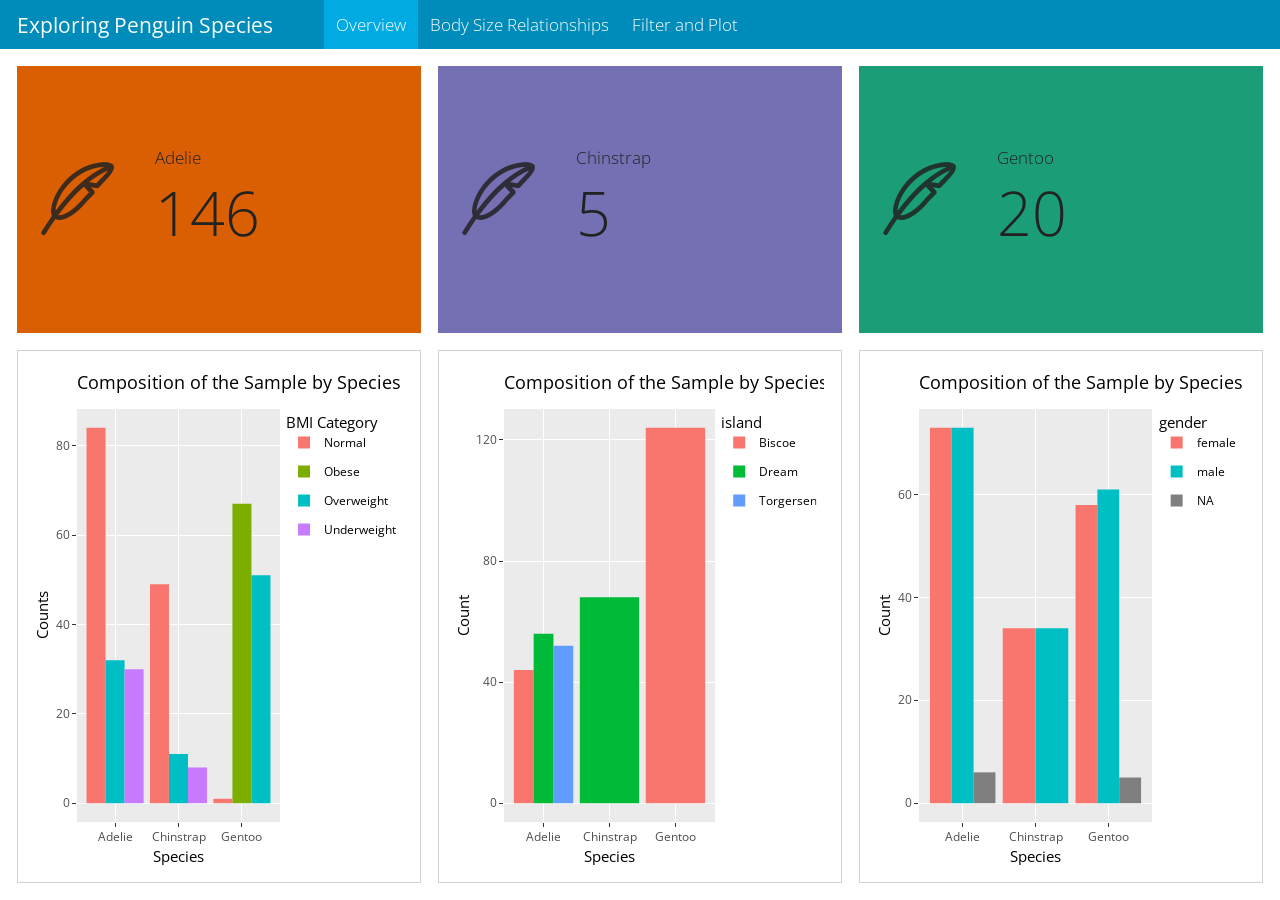
==== commit f4dc6e1f: "updated" ====
--- a/dashboard/index.html
+++ b/dashboard/index.html
@@ -88,7 +88,7 @@
         
       </div>
     </div>
-<div id="dashboard-collapse" class="navbar-collapse collapse"><ul class="navbar-nav navbar-nav-scroll me-auto" role="tablist"><li class="nav-item" role="presentation"><a id="tab-overview" class="nav-link active" data-bs-toggle="tab" role="tab" data-bs-target="#overview" data-scrolling="false" href="#overview" aria-controls="overview" aria-selected="true"><span class="nav-link-text">Overview</span></a></li><li class="nav-item" role="presentation"><a id="tab-body-size-relationships" class="nav-link" data-bs-toggle="tab" role="tab" data-bs-target="#body-size-relationships" data-scrolling="false" href="#body-size-relationships" aria-controls="body-size-relationships" aria-selected="false"><span class="nav-link-text">Body Size Relationships</span></a></li><li class="nav-item" role="presentation"><a id="tab-gender-wise-comparison" class="nav-link" data-bs-toggle="tab" role="tab" data-bs-target="#gender-wise-comparison" data-scrolling="false" href="#gender-wise-comparison" aria-controls="gender-wise-comparison" aria-selected="false"><span class="nav-link-text">Gender-wise Comparison</span></a></li><li class="nav-item" role="presentation"><a id="tab-species-wise-comparison" class="nav-link" data-bs-toggle="tab" role="tab" data-bs-target="#species-wise-comparison" data-scrolling="false" href="#species-wise-comparison" aria-controls="species-wise-comparison" aria-selected="false"><span class="nav-link-text">Species-wise Comparison</span></a></li></ul></div></div>
+<div id="dashboard-collapse" class="navbar-collapse collapse"><ul class="navbar-nav navbar-nav-scroll me-auto" role="tablist"><li class="nav-item" role="presentation"><a id="tab-overview" class="nav-link active" data-bs-toggle="tab" role="tab" data-bs-target="#overview" data-scrolling="false" href="#overview" aria-controls="overview" aria-selected="true"><span class="nav-link-text">Overview</span></a></li><li class="nav-item" role="presentation"><a id="tab-body-size-relationships" class="nav-link" data-bs-toggle="tab" role="tab" data-bs-target="#body-size-relationships" data-scrolling="false" href="#body-size-relationships" aria-controls="body-size-relationships" aria-selected="false"><span class="nav-link-text">Body Size Relationships</span></a></li><li class="nav-item" role="presentation"><a id="tab-filter-and-plot" class="nav-link" data-bs-toggle="tab" role="tab" data-bs-target="#filter-and-plot" data-scrolling="false" href="#filter-and-plot" aria-controls="filter-and-plot" aria-selected="false"><span class="nav-link-text">Filter and Plot</span></a></li></ul></div></div>
 </nav>
 </header>
 <div class="page-layout-custom quarto-dashboard-content bslib-gap-spacing html-fill-container bslib-page-fill quarto-dashboard-pages">  
@@ -154,8 +154,8 @@
 <div class="card cell html-fill-item html-fill-container bslib-card" data-bslib-card-init="" data-require-bs-caller="card()" data-full-screen="false">
 <div class="card-body html-fill-item html-fill-container">
 <div class="cell-output-display html-fill-item html-fill-container">
-<div class="plotly html-widget html-fill-item html-fill-container" id="htmlwidget-609328787ae8dd417308" style="width:100%;height:406px;"></div>
-<script type="application/json" data-for="htmlwidget-609328787ae8dd417308">{"x":{"data":[{"orientation":"v","width":[0.30000000000000004,0.30000000000000027,0.29999999999999982],"base":[0,0,0],"x":[0.69999999999999996,1.7,2.7000000000000002],"y":[84,49,1],"text":["count: 84<br />species: Adelie<br />factor(BMI_category): Normal","count: 49<br />species: Chinstrap<br />factor(BMI_category): Normal","count:  1<br />species: Gentoo<br />factor(BMI_category): Normal"],"type":"bar","textposition":"none","marker":{"autocolorscale":false,"color":"rgba(248,118,109,1)","line":{"width":1.8897637795275593,"color":"transparent"}},"name":"Normal","legendgroup":"Normal","showlegend":true,"xaxis":"x","yaxis":"y","hoverinfo":"text","frame":null},{"orientation":"v","width":0.29999999999999982,"base":0,"x":[3],"y":[67],"text":"count: 67<br />species: Gentoo<br />factor(BMI_category): Obese","type":"bar","textposition":"none","marker":{"autocolorscale":false,"color":"rgba(124,174,0,1)","line":{"width":1.8897637795275593,"color":"transparent"}},"name":"Obese","legendgroup":"Obese","showlegend":true,"xaxis":"x","yaxis":"y","hoverinfo":"text","frame":null},{"orientation":"v","width":[0.29999999999999993,0.29999999999999982,0.29999999999999982],"base":[0,0,0],"x":[1,2,3.2999999999999998],"y":[32,11,51],"text":["count: 32<br />species: Adelie<br />factor(BMI_category): Overweight","count: 11<br />species: Chinstrap<br />factor(BMI_category): Overweight","count: 51<br />species: Gentoo<br />factor(BMI_category): Overweight"],"type":"bar","textposition":"none","marker":{"autocolorscale":false,"color":"rgba(0,191,196,1)","line":{"width":1.8897637795275593,"color":"transparent"}},"name":"Overweight","legendgroup":"Overweight","showlegend":true,"xaxis":"x","yaxis":"y","hoverinfo":"text","frame":null},{"orientation":"v","width":[0.29999999999999982,0.29999999999999982],"base":[0,0],"x":[1.3,2.2999999999999998],"y":[30,8],"text":["count: 30<br />species: Adelie<br />factor(BMI_category): Underweight","count:  8<br />species: Chinstrap<br />factor(BMI_category): Underweight"],"type":"bar","textposition":"none","marker":{"autocolorscale":false,"color":"rgba(199,124,255,1)","line":{"width":1.8897637795275593,"color":"transparent"}},"name":"Underweight","legendgroup":"Underweight","showlegend":true,"xaxis":"x","yaxis":"y","hoverinfo":"text","frame":null}],"layout":{"margin":{"t":40.840182648401829,"r":7.3059360730593621,"b":37.260273972602747,"l":37.260273972602747},"plot_bgcolor":"rgba(235,235,235,1)","paper_bgcolor":"rgba(255,255,255,1)","font":{"color":"rgba(0,0,0,1)","family":"","size":14.611872146118724},"title":{"text":" Composition of the Sample by Species and BMI Category","font":{"color":"rgba(0,0,0,1)","family":"","size":17.534246575342465},"x":0,"xref":"paper"},"xaxis":{"domain":[0,1],"automargin":true,"type":"linear","autorange":false,"range":[0.40000000000000002,3.6000000000000001],"tickmode":"array","ticktext":["Adelie","Chinstrap","Gentoo"],"tickvals":[1,2,3],"categoryorder":"array","categoryarray":["Adelie","Chinstrap","Gentoo"],"nticks":null,"ticks":"outside","tickcolor":"rgba(51,51,51,1)","ticklen":3.6529680365296811,"tickwidth":0,"showticklabels":true,"tickfont":{"color":"rgba(77,77,77,1)","family":"","size":11.68949771689498},"tickangle":-0,"showline":false,"linecolor":null,"linewidth":0,"showgrid":true,"gridcolor":"rgba(255,255,255,1)","gridwidth":0,"zeroline":false,"anchor":"y","title":{"text":"Species","font":{"color":"rgba(0,0,0,1)","family":"","size":14.611872146118724}},"hoverformat":".2f"},"yaxis":{"domain":[0,1],"automargin":true,"type":"linear","autorange":false,"range":[-4.2000000000000002,88.200000000000003],"tickmode":"array","ticktext":["0","20","40","60","80"],"tickvals":[0,20,40,60,80],"categoryorder":"array","categoryarray":["0","20","40","60","80"],"nticks":null,"ticks":"outside","tickcolor":"rgba(51,51,51,1)","ticklen":3.6529680365296811,"tickwidth":0,"showticklabels":true,"tickfont":{"color":"rgba(77,77,77,1)","family":"","size":11.689497716894984},"tickangle":-0,"showline":false,"linecolor":null,"linewidth":0,"showgrid":true,"gridcolor":"rgba(255,255,255,1)","gridwidth":0,"zeroline":false,"anchor":"x","title":{"text":"Counts","font":{"color":"rgba(0,0,0,1)","family":"","size":14.611872146118724}},"hoverformat":".2f"},"shapes":[{"type":"rect","fillcolor":null,"line":{"color":null,"width":0,"linetype":[]},"yref":"paper","xref":"paper","layer":"below","x0":0,"x1":1,"y0":0,"y1":1}],"showlegend":true,"legend":{"bgcolor":"rgba(255,255,255,1)","bordercolor":"transparent","borderwidth":0,"font":{"color":"rgba(0,0,0,1)","family":"","size":11.68949771689498},"title":{"text":"BMI Category","font":{"color":"rgba(0,0,0,1)","family":"","size":14.611872146118724}}},"hovermode":"closest","barmode":"relative"},"config":{"doubleClick":"reset","modeBarButtonsToAdd":["hoverclosest","hovercompare"],"showSendToCloud":false},"source":"A","attrs":{"440c3a72626":{"x":{},"fill":{},"type":"bar"}},"cur_data":"440c3a72626","visdat":{"440c3a72626":["function (y) ","x"]},"highlight":{"on":"plotly_click","persistent":false,"dynamic":false,"selectize":false,"opacityDim":0.20000000000000001,"selected":{"opacity":1},"debounce":0},"shinyEvents":["plotly_hover","plotly_click","plotly_selected","plotly_relayout","plotly_brushed","plotly_brushing","plotly_clickannotation","plotly_doubleclick","plotly_deselect","plotly_afterplot","plotly_sunburstclick"],"base_url":"https://plot.ly"},"evals":[],"jsHooks":[]}</script>
+<div class="plotly html-widget html-fill-item html-fill-container" id="htmlwidget-66fe194bcd023cebadbe" style="width:100%;height:406px;"></div>
+<script type="application/json" data-for="htmlwidget-66fe194bcd023cebadbe">{"x":{"data":[{"orientation":"v","width":[0.30000000000000004,0.30000000000000027,0.29999999999999982],"base":[0,0,0],"x":[0.69999999999999996,1.7,2.7000000000000002],"y":[84,49,1],"text":["count: 84<br />species: Adelie<br />factor(BMI_category): Normal","count: 49<br />species: Chinstrap<br />factor(BMI_category): Normal","count:  1<br />species: Gentoo<br />factor(BMI_category): Normal"],"type":"bar","textposition":"none","marker":{"autocolorscale":false,"color":"rgba(248,118,109,1)","line":{"width":1.8897637795275593,"color":"transparent"}},"name":"Normal","legendgroup":"Normal","showlegend":true,"xaxis":"x","yaxis":"y","hoverinfo":"text","frame":null},{"orientation":"v","width":0.29999999999999982,"base":0,"x":[3],"y":[67],"text":"count: 67<br />species: Gentoo<br />factor(BMI_category): Obese","type":"bar","textposition":"none","marker":{"autocolorscale":false,"color":"rgba(124,174,0,1)","line":{"width":1.8897637795275593,"color":"transparent"}},"name":"Obese","legendgroup":"Obese","showlegend":true,"xaxis":"x","yaxis":"y","hoverinfo":"text","frame":null},{"orientation":"v","width":[0.29999999999999993,0.29999999999999982,0.29999999999999982],"base":[0,0,0],"x":[1,2,3.2999999999999998],"y":[32,11,51],"text":["count: 32<br />species: Adelie<br />factor(BMI_category): Overweight","count: 11<br />species: Chinstrap<br />factor(BMI_category): Overweight","count: 51<br />species: Gentoo<br />factor(BMI_category): Overweight"],"type":"bar","textposition":"none","marker":{"autocolorscale":false,"color":"rgba(0,191,196,1)","line":{"width":1.8897637795275593,"color":"transparent"}},"name":"Overweight","legendgroup":"Overweight","showlegend":true,"xaxis":"x","yaxis":"y","hoverinfo":"text","frame":null},{"orientation":"v","width":[0.29999999999999982,0.29999999999999982],"base":[0,0],"x":[1.3,2.2999999999999998],"y":[30,8],"text":["count: 30<br />species: Adelie<br />factor(BMI_category): Underweight","count:  8<br />species: Chinstrap<br />factor(BMI_category): Underweight"],"type":"bar","textposition":"none","marker":{"autocolorscale":false,"color":"rgba(199,124,255,1)","line":{"width":1.8897637795275593,"color":"transparent"}},"name":"Underweight","legendgroup":"Underweight","showlegend":true,"xaxis":"x","yaxis":"y","hoverinfo":"text","frame":null}],"layout":{"margin":{"t":40.840182648401829,"r":7.3059360730593621,"b":37.260273972602747,"l":37.260273972602747},"plot_bgcolor":"rgba(235,235,235,1)","paper_bgcolor":"rgba(255,255,255,1)","font":{"color":"rgba(0,0,0,1)","family":"","size":14.611872146118724},"title":{"text":" Composition of the Sample by Species and BMI Category","font":{"color":"rgba(0,0,0,1)","family":"","size":17.534246575342465},"x":0,"xref":"paper"},"xaxis":{"domain":[0,1],"automargin":true,"type":"linear","autorange":false,"range":[0.40000000000000002,3.6000000000000001],"tickmode":"array","ticktext":["Adelie","Chinstrap","Gentoo"],"tickvals":[1,2,3],"categoryorder":"array","categoryarray":["Adelie","Chinstrap","Gentoo"],"nticks":null,"ticks":"outside","tickcolor":"rgba(51,51,51,1)","ticklen":3.6529680365296811,"tickwidth":0,"showticklabels":true,"tickfont":{"color":"rgba(77,77,77,1)","family":"","size":11.68949771689498},"tickangle":-0,"showline":false,"linecolor":null,"linewidth":0,"showgrid":true,"gridcolor":"rgba(255,255,255,1)","gridwidth":0,"zeroline":false,"anchor":"y","title":{"text":"Species","font":{"color":"rgba(0,0,0,1)","family":"","size":14.611872146118724}},"hoverformat":".2f"},"yaxis":{"domain":[0,1],"automargin":true,"type":"linear","autorange":false,"range":[-4.2000000000000002,88.200000000000003],"tickmode":"array","ticktext":["0","20","40","60","80"],"tickvals":[0,20,40,60,80],"categoryorder":"array","categoryarray":["0","20","40","60","80"],"nticks":null,"ticks":"outside","tickcolor":"rgba(51,51,51,1)","ticklen":3.6529680365296811,"tickwidth":0,"showticklabels":true,"tickfont":{"color":"rgba(77,77,77,1)","family":"","size":11.689497716894984},"tickangle":-0,"showline":false,"linecolor":null,"linewidth":0,"showgrid":true,"gridcolor":"rgba(255,255,255,1)","gridwidth":0,"zeroline":false,"anchor":"x","title":{"text":"Counts","font":{"color":"rgba(0,0,0,1)","family":"","size":14.611872146118724}},"hoverformat":".2f"},"shapes":[{"type":"rect","fillcolor":null,"line":{"color":null,"width":0,"linetype":[]},"yref":"paper","xref":"paper","layer":"below","x0":0,"x1":1,"y0":0,"y1":1}],"showlegend":true,"legend":{"bgcolor":"rgba(255,255,255,1)","bordercolor":"transparent","borderwidth":0,"font":{"color":"rgba(0,0,0,1)","family":"","size":11.68949771689498},"title":{"text":"BMI Category","font":{"color":"rgba(0,0,0,1)","family":"","size":14.611872146118724}}},"hovermode":"closest","barmode":"relative"},"config":{"doubleClick":"reset","modeBarButtonsToAdd":["hoverclosest","hovercompare"],"showSendToCloud":false},"source":"A","attrs":{"70ac13383175":{"x":{},"fill":{},"type":"bar"}},"cur_data":"70ac13383175","visdat":{"70ac13383175":["function (y) ","x"]},"highlight":{"on":"plotly_click","persistent":false,"dynamic":false,"selectize":false,"opacityDim":0.20000000000000001,"selected":{"opacity":1},"debounce":0},"shinyEvents":["plotly_hover","plotly_click","plotly_selected","plotly_relayout","plotly_brushed","plotly_brushing","plotly_clickannotation","plotly_doubleclick","plotly_deselect","plotly_afterplot","plotly_sunburstclick"],"base_url":"https://plot.ly"},"evals":[],"jsHooks":[]}</script>
 </div>
 </div>
 <bslib-tooltip placement="auto" bsoptions="[]" data-require-bs-version="5" data-require-bs-caller="tooltip()">
@@ -168,8 +168,8 @@
 <div class="card cell html-fill-item html-fill-container bslib-card" data-bslib-card-init="" data-require-bs-caller="card()" data-full-screen="false">
 <div class="card-body html-fill-item html-fill-container">
 <div class="cell-output-display html-fill-item html-fill-container">
-<div class="plotly html-widget html-fill-item html-fill-container" id="htmlwidget-4d34b5ef42e6f2c3030f" style="width:100%;height:406px;"></div>
-<script type="application/json" data-for="htmlwidget-4d34b5ef42e6f2c3030f">{"x":{"data":[{"orientation":"v","width":[0.30000000000000004,0.90000000000000036],"base":[0,0],"x":[0.69999999999999996,3],"y":[44,124],"text":["count:  44<br />species: Adelie<br />island: Biscoe","count: 124<br />species: Gentoo<br />island: Biscoe"],"type":"bar","textposition":"none","marker":{"autocolorscale":false,"color":"rgba(248,118,109,1)","line":{"width":1.8897637795275593,"color":"transparent"}},"name":"Biscoe","legendgroup":"Biscoe","showlegend":true,"xaxis":"x","yaxis":"y","hoverinfo":"text","frame":null},{"orientation":"v","width":[0.29999999999999993,0.90000000000000013],"base":[0,0],"x":[1,2],"y":[56,68],"text":["count:  56<br />species: Adelie<br />island: Dream","count:  68<br />species: Chinstrap<br />island: Dream"],"type":"bar","textposition":"none","marker":{"autocolorscale":false,"color":"rgba(0,186,56,1)","line":{"width":1.8897637795275593,"color":"transparent"}},"name":"Dream","legendgroup":"Dream","showlegend":true,"xaxis":"x","yaxis":"y","hoverinfo":"text","frame":null},{"orientation":"v","width":0.29999999999999982,"base":0,"x":[1.3],"y":[52],"text":"count:  52<br />species: Adelie<br />island: Torgersen","type":"bar","textposition":"none","marker":{"autocolorscale":false,"color":"rgba(97,156,255,1)","line":{"width":1.8897637795275593,"color":"transparent"}},"name":"Torgersen","legendgroup":"Torgersen","showlegend":true,"xaxis":"x","yaxis":"y","hoverinfo":"text","frame":null}],"layout":{"margin":{"t":40.840182648401829,"r":7.3059360730593621,"b":37.260273972602747,"l":43.105022831050242},"plot_bgcolor":"rgba(235,235,235,1)","paper_bgcolor":"rgba(255,255,255,1)","font":{"color":"rgba(0,0,0,1)","family":"","size":14.611872146118724},"title":{"text":"Composition of the Sample by Species and Island","font":{"color":"rgba(0,0,0,1)","family":"","size":17.534246575342465},"x":0,"xref":"paper"},"xaxis":{"domain":[0,1],"automargin":true,"type":"linear","autorange":false,"range":[0.40000000000000002,3.6000000000000001],"tickmode":"array","ticktext":["Adelie","Chinstrap","Gentoo"],"tickvals":[1,2,3],"categoryorder":"array","categoryarray":["Adelie","Chinstrap","Gentoo"],"nticks":null,"ticks":"outside","tickcolor":"rgba(51,51,51,1)","ticklen":3.6529680365296811,"tickwidth":0,"showticklabels":true,"tickfont":{"color":"rgba(77,77,77,1)","family":"","size":11.68949771689498},"tickangle":-0,"showline":false,"linecolor":null,"linewidth":0,"showgrid":true,"gridcolor":"rgba(255,255,255,1)","gridwidth":0,"zeroline":false,"anchor":"y","title":{"text":"Species","font":{"color":"rgba(0,0,0,1)","family":"","size":14.611872146118724}},"hoverformat":".2f"},"yaxis":{"domain":[0,1],"automargin":true,"type":"linear","autorange":false,"range":[-6.2000000000000002,130.19999999999999],"tickmode":"array","ticktext":["0","40","80","120"],"tickvals":[0,40,80,120],"categoryorder":"array","categoryarray":["0","40","80","120"],"nticks":null,"ticks":"outside","tickcolor":"rgba(51,51,51,1)","ticklen":3.6529680365296811,"tickwidth":0,"showticklabels":true,"tickfont":{"color":"rgba(77,77,77,1)","family":"","size":11.689497716894984},"tickangle":-0,"showline":false,"linecolor":null,"linewidth":0,"showgrid":true,"gridcolor":"rgba(255,255,255,1)","gridwidth":0,"zeroline":false,"anchor":"x","title":{"text":"Count","font":{"color":"rgba(0,0,0,1)","family":"","size":14.611872146118724}},"hoverformat":".2f"},"shapes":[{"type":"rect","fillcolor":null,"line":{"color":null,"width":0,"linetype":[]},"yref":"paper","xref":"paper","layer":"below","x0":0,"x1":1,"y0":0,"y1":1}],"showlegend":true,"legend":{"bgcolor":"rgba(255,255,255,1)","bordercolor":"transparent","borderwidth":0,"font":{"color":"rgba(0,0,0,1)","family":"","size":11.68949771689498},"title":{"text":"island","font":{"color":"rgba(0,0,0,1)","family":"","size":14.611872146118724}}},"hovermode":"closest","barmode":"relative"},"config":{"doubleClick":"reset","modeBarButtonsToAdd":["hoverclosest","hovercompare"],"showSendToCloud":false},"source":"A","attrs":{"440c59004941":{"x":{},"fill":{},"type":"bar"}},"cur_data":"440c59004941","visdat":{"440c59004941":["function (y) ","x"]},"highlight":{"on":"plotly_click","persistent":false,"dynamic":false,"selectize":false,"opacityDim":0.20000000000000001,"selected":{"opacity":1},"debounce":0},"shinyEvents":["plotly_hover","plotly_click","plotly_selected","plotly_relayout","plotly_brushed","plotly_brushing","plotly_clickannotation","plotly_doubleclick","plotly_deselect","plotly_afterplot","plotly_sunburstclick"],"base_url":"https://plot.ly"},"evals":[],"jsHooks":[]}</script>
+<div class="plotly html-widget html-fill-item html-fill-container" id="htmlwidget-8de6bdae7e3a337e424b" style="width:100%;height:406px;"></div>
+<script type="application/json" data-for="htmlwidget-8de6bdae7e3a337e424b">{"x":{"data":[{"orientation":"v","width":[0.30000000000000004,0.90000000000000036],"base":[0,0],"x":[0.69999999999999996,3],"y":[44,124],"text":["count:  44<br />species: Adelie<br />island: Biscoe","count: 124<br />species: Gentoo<br />island: Biscoe"],"type":"bar","textposition":"none","marker":{"autocolorscale":false,"color":"rgba(248,118,109,1)","line":{"width":1.8897637795275593,"color":"transparent"}},"name":"Biscoe","legendgroup":"Biscoe","showlegend":true,"xaxis":"x","yaxis":"y","hoverinfo":"text","frame":null},{"orientation":"v","width":[0.29999999999999993,0.90000000000000013],"base":[0,0],"x":[1,2],"y":[56,68],"text":["count:  56<br />species: Adelie<br />island: Dream","count:  68<br />species: Chinstrap<br />island: Dream"],"type":"bar","textposition":"none","marker":{"autocolorscale":false,"color":"rgba(0,186,56,1)","line":{"width":1.8897637795275593,"color":"transparent"}},"name":"Dream","legendgroup":"Dream","showlegend":true,"xaxis":"x","yaxis":"y","hoverinfo":"text","frame":null},{"orientation":"v","width":0.29999999999999982,"base":0,"x":[1.3],"y":[52],"text":"count:  52<br />species: Adelie<br />island: Torgersen","type":"bar","textposition":"none","marker":{"autocolorscale":false,"color":"rgba(97,156,255,1)","line":{"width":1.8897637795275593,"color":"transparent"}},"name":"Torgersen","legendgroup":"Torgersen","showlegend":true,"xaxis":"x","yaxis":"y","hoverinfo":"text","frame":null}],"layout":{"margin":{"t":40.840182648401829,"r":7.3059360730593621,"b":37.260273972602747,"l":43.105022831050242},"plot_bgcolor":"rgba(235,235,235,1)","paper_bgcolor":"rgba(255,255,255,1)","font":{"color":"rgba(0,0,0,1)","family":"","size":14.611872146118724},"title":{"text":"Composition of the Sample by Species and Island","font":{"color":"rgba(0,0,0,1)","family":"","size":17.534246575342465},"x":0,"xref":"paper"},"xaxis":{"domain":[0,1],"automargin":true,"type":"linear","autorange":false,"range":[0.40000000000000002,3.6000000000000001],"tickmode":"array","ticktext":["Adelie","Chinstrap","Gentoo"],"tickvals":[1,2,3],"categoryorder":"array","categoryarray":["Adelie","Chinstrap","Gentoo"],"nticks":null,"ticks":"outside","tickcolor":"rgba(51,51,51,1)","ticklen":3.6529680365296811,"tickwidth":0,"showticklabels":true,"tickfont":{"color":"rgba(77,77,77,1)","family":"","size":11.68949771689498},"tickangle":-0,"showline":false,"linecolor":null,"linewidth":0,"showgrid":true,"gridcolor":"rgba(255,255,255,1)","gridwidth":0,"zeroline":false,"anchor":"y","title":{"text":"Species","font":{"color":"rgba(0,0,0,1)","family":"","size":14.611872146118724}},"hoverformat":".2f"},"yaxis":{"domain":[0,1],"automargin":true,"type":"linear","autorange":false,"range":[-6.2000000000000002,130.19999999999999],"tickmode":"array","ticktext":["0","40","80","120"],"tickvals":[0,40,80,120],"categoryorder":"array","categoryarray":["0","40","80","120"],"nticks":null,"ticks":"outside","tickcolor":"rgba(51,51,51,1)","ticklen":3.6529680365296811,"tickwidth":0,"showticklabels":true,"tickfont":{"color":"rgba(77,77,77,1)","family":"","size":11.689497716894984},"tickangle":-0,"showline":false,"linecolor":null,"linewidth":0,"showgrid":true,"gridcolor":"rgba(255,255,255,1)","gridwidth":0,"zeroline":false,"anchor":"x","title":{"text":"Count","font":{"color":"rgba(0,0,0,1)","family":"","size":14.611872146118724}},"hoverformat":".2f"},"shapes":[{"type":"rect","fillcolor":null,"line":{"color":null,"width":0,"linetype":[]},"yref":"paper","xref":"paper","layer":"below","x0":0,"x1":1,"y0":0,"y1":1}],"showlegend":true,"legend":{"bgcolor":"rgba(255,255,255,1)","bordercolor":"transparent","borderwidth":0,"font":{"color":"rgba(0,0,0,1)","family":"","size":11.68949771689498},"title":{"text":"island","font":{"color":"rgba(0,0,0,1)","family":"","size":14.611872146118724}}},"hovermode":"closest","barmode":"relative"},"config":{"doubleClick":"reset","modeBarButtonsToAdd":["hoverclosest","hovercompare"],"showSendToCloud":false},"source":"A","attrs":{"70ac3a7220db":{"x":{},"fill":{},"type":"bar"}},"cur_data":"70ac3a7220db","visdat":{"70ac3a7220db":["function (y) ","x"]},"highlight":{"on":"plotly_click","persistent":false,"dynamic":false,"selectize":false,"opacityDim":0.20000000000000001,"selected":{"opacity":1},"debounce":0},"shinyEvents":["plotly_hover","plotly_click","plotly_selected","plotly_relayout","plotly_brushed","plotly_brushing","plotly_clickannotation","plotly_doubleclick","plotly_deselect","plotly_afterplot","plotly_sunburstclick"],"base_url":"https://plot.ly"},"evals":[],"jsHooks":[]}</script>
 </div>
 </div>
 <bslib-tooltip placement="auto" bsoptions="[]" data-require-bs-version="5" data-require-bs-caller="tooltip()">
@@ -182,8 +182,8 @@
 <div class="card cell html-fill-item html-fill-container bslib-card" data-bslib-card-init="" data-require-bs-caller="card()" data-full-screen="false">
 <div class="card-body html-fill-item html-fill-container">
 <div class="cell-output-display html-fill-item html-fill-container">
-<div class="plotly html-widget html-fill-item html-fill-container" id="htmlwidget-e5c9a938df7543801e8c" style="width:100%;height:406px;"></div>
-<script type="application/json" data-for="htmlwidget-e5c9a938df7543801e8c">{"x":{"data":[{"orientation":"v","width":[0.30000000000000004,0.45000000000000018,0.29999999999999982],"base":[0,0,0],"x":[0.69999999999999996,1.7749999999999999,2.7000000000000002],"y":[73,34,58],"text":["count: 73<br />species: Adelie<br />gender: female","count: 34<br />species: Chinstrap<br />gender: female","count: 58<br />species: Gentoo<br />gender: female"],"type":"bar","textposition":"none","marker":{"autocolorscale":false,"color":"rgba(248,118,109,1)","line":{"width":1.8897637795275593,"color":"transparent"}},"name":"female","legendgroup":"female","showlegend":true,"xaxis":"x","yaxis":"y","hoverinfo":"text","frame":null},{"orientation":"v","width":[0.29999999999999993,0.45000000000000018,0.29999999999999982],"base":[0,0,0],"x":[1,2.2250000000000001,3],"y":[73,34,61],"text":["count: 73<br />species: Adelie<br />gender: male","count: 34<br />species: Chinstrap<br />gender: male","count: 61<br />species: Gentoo<br />gender: male"],"type":"bar","textposition":"none","marker":{"autocolorscale":false,"color":"rgba(0,191,196,1)","line":{"width":1.8897637795275593,"color":"transparent"}},"name":"male","legendgroup":"male","showlegend":true,"xaxis":"x","yaxis":"y","hoverinfo":"text","frame":null},{"orientation":"v","width":[0.29999999999999982,0.29999999999999982],"base":[0,0],"x":[1.3,3.2999999999999998],"y":[6,5],"text":["count:  6<br />species: Adelie<br />gender: NA","count:  5<br />species: Gentoo<br />gender: NA"],"type":"bar","textposition":"none","marker":{"autocolorscale":false,"color":"rgba(127,127,127,1)","line":{"width":1.8897637795275593,"color":"transparent"}},"name":"NA","legendgroup":"NA","showlegend":true,"xaxis":"x","yaxis":"y","hoverinfo":"text","frame":null}],"layout":{"margin":{"t":40.840182648401829,"r":7.3059360730593621,"b":37.260273972602747,"l":37.260273972602747},"plot_bgcolor":"rgba(235,235,235,1)","paper_bgcolor":"rgba(255,255,255,1)","font":{"color":"rgba(0,0,0,1)","family":"","size":14.611872146118724},"title":{"text":"Composition of the Sample by Species and Gender","font":{"color":"rgba(0,0,0,1)","family":"","size":17.534246575342465},"x":0,"xref":"paper"},"xaxis":{"domain":[0,1],"automargin":true,"type":"linear","autorange":false,"range":[0.40000000000000002,3.6000000000000001],"tickmode":"array","ticktext":["Adelie","Chinstrap","Gentoo"],"tickvals":[1,2,3],"categoryorder":"array","categoryarray":["Adelie","Chinstrap","Gentoo"],"nticks":null,"ticks":"outside","tickcolor":"rgba(51,51,51,1)","ticklen":3.6529680365296811,"tickwidth":0,"showticklabels":true,"tickfont":{"color":"rgba(77,77,77,1)","family":"","size":11.68949771689498},"tickangle":-0,"showline":false,"linecolor":null,"linewidth":0,"showgrid":true,"gridcolor":"rgba(255,255,255,1)","gridwidth":0,"zeroline":false,"anchor":"y","title":{"text":"Species","font":{"color":"rgba(0,0,0,1)","family":"","size":14.611872146118724}},"hoverformat":".2f"},"yaxis":{"domain":[0,1],"automargin":true,"type":"linear","autorange":false,"range":[-3.6500000000000004,76.650000000000006],"tickmode":"array","ticktext":["0","20","40","60"],"tickvals":[4.4408920985006262e-16,20,40.000000000000007,60],"categoryorder":"array","categoryarray":["0","20","40","60"],"nticks":null,"ticks":"outside","tickcolor":"rgba(51,51,51,1)","ticklen":3.6529680365296811,"tickwidth":0,"showticklabels":true,"tickfont":{"color":"rgba(77,77,77,1)","family":"","size":11.689497716894984},"tickangle":-0,"showline":false,"linecolor":null,"linewidth":0,"showgrid":true,"gridcolor":"rgba(255,255,255,1)","gridwidth":0,"zeroline":false,"anchor":"x","title":{"text":"Count","font":{"color":"rgba(0,0,0,1)","family":"","size":14.611872146118724}},"hoverformat":".2f"},"shapes":[{"type":"rect","fillcolor":null,"line":{"color":null,"width":0,"linetype":[]},"yref":"paper","xref":"paper","layer":"below","x0":0,"x1":1,"y0":0,"y1":1}],"showlegend":true,"legend":{"bgcolor":"rgba(255,255,255,1)","bordercolor":"transparent","borderwidth":0,"font":{"color":"rgba(0,0,0,1)","family":"","size":11.68949771689498},"title":{"text":"gender","font":{"color":"rgba(0,0,0,1)","family":"","size":14.611872146118724}}},"hovermode":"closest","barmode":"relative"},"config":{"doubleClick":"reset","modeBarButtonsToAdd":["hoverclosest","hovercompare"],"showSendToCloud":false},"source":"A","attrs":{"440cee27ab":{"x":{},"fill":{},"type":"bar"}},"cur_data":"440cee27ab","visdat":{"440cee27ab":["function (y) ","x"]},"highlight":{"on":"plotly_click","persistent":false,"dynamic":false,"selectize":false,"opacityDim":0.20000000000000001,"selected":{"opacity":1},"debounce":0},"shinyEvents":["plotly_hover","plotly_click","plotly_selected","plotly_relayout","plotly_brushed","plotly_brushing","plotly_clickannotation","plotly_doubleclick","plotly_deselect","plotly_afterplot","plotly_sunburstclick"],"base_url":"https://plot.ly"},"evals":[],"jsHooks":[]}</script>
+<div class="plotly html-widget html-fill-item html-fill-container" id="htmlwidget-4446240d524f9e79e4b5" style="width:100%;height:406px;"></div>
+<script type="application/json" data-for="htmlwidget-4446240d524f9e79e4b5">{"x":{"data":[{"orientation":"v","width":[0.30000000000000004,0.45000000000000018,0.29999999999999982],"base":[0,0,0],"x":[0.69999999999999996,1.7749999999999999,2.7000000000000002],"y":[73,34,58],"text":["count: 73<br />species: Adelie<br />gender: female","count: 34<br />species: Chinstrap<br />gender: female","count: 58<br />species: Gentoo<br />gender: female"],"type":"bar","textposition":"none","marker":{"autocolorscale":false,"color":"rgba(248,118,109,1)","line":{"width":1.8897637795275593,"color":"transparent"}},"name":"female","legendgroup":"female","showlegend":true,"xaxis":"x","yaxis":"y","hoverinfo":"text","frame":null},{"orientation":"v","width":[0.29999999999999993,0.45000000000000018,0.29999999999999982],"base":[0,0,0],"x":[1,2.2250000000000001,3],"y":[73,34,61],"text":["count: 73<br />species: Adelie<br />gender: male","count: 34<br />species: Chinstrap<br />gender: male","count: 61<br />species: Gentoo<br />gender: male"],"type":"bar","textposition":"none","marker":{"autocolorscale":false,"color":"rgba(0,191,196,1)","line":{"width":1.8897637795275593,"color":"transparent"}},"name":"male","legendgroup":"male","showlegend":true,"xaxis":"x","yaxis":"y","hoverinfo":"text","frame":null},{"orientation":"v","width":[0.29999999999999982,0.29999999999999982],"base":[0,0],"x":[1.3,3.2999999999999998],"y":[6,5],"text":["count:  6<br />species: Adelie<br />gender: NA","count:  5<br />species: Gentoo<br />gender: NA"],"type":"bar","textposition":"none","marker":{"autocolorscale":false,"color":"rgba(127,127,127,1)","line":{"width":1.8897637795275593,"color":"transparent"}},"name":"NA","legendgroup":"NA","showlegend":true,"xaxis":"x","yaxis":"y","hoverinfo":"text","frame":null}],"layout":{"margin":{"t":40.840182648401829,"r":7.3059360730593621,"b":37.260273972602747,"l":37.260273972602747},"plot_bgcolor":"rgba(235,235,235,1)","paper_bgcolor":"rgba(255,255,255,1)","font":{"color":"rgba(0,0,0,1)","family":"","size":14.611872146118724},"title":{"text":"Composition of the Sample by Species and Gender","font":{"color":"rgba(0,0,0,1)","family":"","size":17.534246575342465},"x":0,"xref":"paper"},"xaxis":{"domain":[0,1],"automargin":true,"type":"linear","autorange":false,"range":[0.40000000000000002,3.6000000000000001],"tickmode":"array","ticktext":["Adelie","Chinstrap","Gentoo"],"tickvals":[1,2,3],"categoryorder":"array","categoryarray":["Adelie","Chinstrap","Gentoo"],"nticks":null,"ticks":"outside","tickcolor":"rgba(51,51,51,1)","ticklen":3.6529680365296811,"tickwidth":0,"showticklabels":true,"tickfont":{"color":"rgba(77,77,77,1)","family":"","size":11.68949771689498},"tickangle":-0,"showline":false,"linecolor":null,"linewidth":0,"showgrid":true,"gridcolor":"rgba(255,255,255,1)","gridwidth":0,"zeroline":false,"anchor":"y","title":{"text":"Species","font":{"color":"rgba(0,0,0,1)","family":"","size":14.611872146118724}},"hoverformat":".2f"},"yaxis":{"domain":[0,1],"automargin":true,"type":"linear","autorange":false,"range":[-3.6500000000000004,76.650000000000006],"tickmode":"array","ticktext":["0","20","40","60"],"tickvals":[4.4408920985006262e-16,20,40.000000000000007,60],"categoryorder":"array","categoryarray":["0","20","40","60"],"nticks":null,"ticks":"outside","tickcolor":"rgba(51,51,51,1)","ticklen":3.6529680365296811,"tickwidth":0,"showticklabels":true,"tickfont":{"color":"rgba(77,77,77,1)","family":"","size":11.689497716894984},"tickangle":-0,"showline":false,"linecolor":null,"linewidth":0,"showgrid":true,"gridcolor":"rgba(255,255,255,1)","gridwidth":0,"zeroline":false,"anchor":"x","title":{"text":"Count","font":{"color":"rgba(0,0,0,1)","family":"","size":14.611872146118724}},"hoverformat":".2f"},"shapes":[{"type":"rect","fillcolor":null,"line":{"color":null,"width":0,"linetype":[]},"yref":"paper","xref":"paper","layer":"below","x0":0,"x1":1,"y0":0,"y1":1}],"showlegend":true,"legend":{"bgcolor":"rgba(255,255,255,1)","bordercolor":"transparent","borderwidth":0,"font":{"color":"rgba(0,0,0,1)","family":"","size":11.68949771689498},"title":{"text":"gender","font":{"color":"rgba(0,0,0,1)","family":"","size":14.611872146118724}}},"hovermode":"closest","barmode":"relative"},"config":{"doubleClick":"reset","modeBarButtonsToAdd":["hoverclosest","hovercompare"],"showSendToCloud":false},"source":"A","attrs":{"70ac10d6908":{"x":{},"fill":{},"type":"bar"}},"cur_data":"70ac10d6908","visdat":{"70ac10d6908":["function (y) ","x"]},"highlight":{"on":"plotly_click","persistent":false,"dynamic":false,"selectize":false,"opacityDim":0.20000000000000001,"selected":{"opacity":1},"debounce":0},"shinyEvents":["plotly_hover","plotly_click","plotly_selected","plotly_relayout","plotly_brushed","plotly_brushing","plotly_clickannotation","plotly_doubleclick","plotly_deselect","plotly_afterplot","plotly_sunburstclick"],"base_url":"https://plot.ly"},"evals":[],"jsHooks":[]}</script>
 </div>
 </div>
 <bslib-tooltip placement="auto" bsoptions="[]" data-require-bs-version="5" data-require-bs-caller="tooltip()">
@@ -201,8 +201,8 @@
 <div class="card cell html-fill-item html-fill-container bslib-card" data-bslib-card-init="" data-require-bs-caller="card()" data-full-screen="false">
 <div class="card-body html-fill-item html-fill-container">
 <div class="cell-output-display html-fill-item html-fill-container">
-<div class="plotly html-widget html-fill-item html-fill-container" id="htmlwidget-48bf3ee9a2e46a7c5588" style="width:100%;height:406px;"></div>
-<script type="application/json" data-for="htmlwidget-48bf3ee9a2e46a7c5588">{"x":{"data":[{"x":[32.100000000000001,32.153816046966732,32.207632093933462,32.2614481409002,32.31526418786693,32.36908023483366,32.422896281800391,32.476712328767121,32.530528375733859,32.584344422700589,32.638160469667319,32.69197651663405,32.745792563600787,32.799608610567518,32.853424657534248,32.907240704500978,32.961056751467709,33.014872798434446,33.068688845401176,33.122504892367907,33.176320939334637,33.230136986301375,33.283953033268105,33.337769080234835,33.391585127201566,33.445401174168296,33.499217221135034,33.553033268101764,33.606849315068494,33.660665362035225,33.714481409001955,33.768297455968693,33.822113502935423,33.875929549902153,33.929745596868884,33.983561643835621,34.037377690802352,34.091193737769082,34.145009784735812,34.198825831702543,34.25264187866928,34.30645792563601,34.360273972602741,34.414090019569471,34.467906066536202,34.521722113502939,34.575538160469669,34.6293542074364,34.68317025440313,34.736986301369868,34.790802348336598,34.844618395303328,34.898434442270059,34.952250489236789,35.006066536203527,35.059882583170257,35.113698630136987,35.167514677103718,35.221330724070448,35.275146771037186,35.328962818003916,35.382778864970646,35.436594911937377,35.490410958904114,35.544227005870844,35.598043052837575,35.651859099804305,35.705675146771036,35.759491193737773,35.813307240704503,35.867123287671234,35.920939334637964,35.974755381604695,36.028571428571432,36.082387475538162,36.136203522504893,36.190019569471623,36.243835616438361,36.297651663405091,36.351467710371821,36.405283757338552,36.459099804305282,36.51291585127202,36.56673189823875,36.62054794520548,36.674363992172211,36.728180039138948,36.781996086105679,36.835812133072409,36.889628180039139,36.94344422700587,36.9972602739726,37.051076320939337,37.104892367906068,37.158708414872798,37.212524461839529,37.266340508806266,37.320156555772996,37.373972602739727,37.427788649706457,37.481604696673188,37.535420743639925,37.589236790606655,37.643052837573386,37.696868884540116,37.750684931506854,37.804500978473584,37.858317025440314,37.912133072407045,37.965949119373775,38.019765166340513,38.073581213307243,38.127397260273973,38.181213307240704,38.235029354207441,38.288845401174171,38.342661448140902,38.396477495107632,38.450293542074363,38.5041095890411,38.55792563600783,38.611741682974561,38.665557729941291,38.719373776908022,38.773189823874759,38.827005870841489,38.88082191780822,38.93463796477495,38.98845401174168,39.042270058708418,39.096086105675148,39.149902152641879,39.203718199608609,39.257534246575347,39.311350293542077,39.365166340508807,39.418982387475538,39.472798434442268,39.526614481409005,39.580430528375736,39.634246575342466,39.688062622309197,39.741878669275934,39.795694716242664,39.849510763209395,39.903326810176125,39.957142857142856,40.010958904109593,40.064774951076323,40.118590998043054,40.172407045009784,40.226223091976522,40.280039138943252,40.333855185909982,40.387671232876713,40.441487279843443,40.495303326810173,40.549119373776911,40.602935420743641,40.656751467710372,40.710567514677109,40.764383561643839,40.81819960861057,40.8720156555773,40.925831702544031,40.979647749510761,41.033463796477498,41.087279843444229,41.141095890410959,41.19491193737769,41.248727984344427,41.302544031311157,41.356360078277888,41.410176125244618,41.463992172211348,41.517808219178079,41.571624266144816,41.625440313111547,41.679256360078277,41.733072407045015,41.786888454011745,41.840704500978475,41.894520547945206,41.948336594911936,42.002152641878666,42.055968688845404,42.109784735812134,42.163600782778865,42.217416829745602,42.271232876712332,42.325048923679063,42.378864970645793,42.432681017612524,42.486497064579254,42.540313111545991,42.594129158512722,42.647945205479452,42.701761252446182,42.75557729941292,42.80939334637965,42.863209393346381,42.917025440313111,42.970841487279841,43.024657534246572,43.078473581213309,43.13228962818004,43.18610567514677,43.239921722113507,43.293737769080238,43.347553816046968,43.401369863013699,43.455185909980429,43.509001956947159,43.562818003913897,43.616634050880627,43.670450097847358,43.724266144814095,43.778082191780825,43.831898238747556,43.885714285714286,43.939530332681016,43.993346379647747,44.047162426614484,44.100978473581215,44.154794520547945,44.208610567514675,44.262426614481413,44.316242661448143,44.370058708414874,44.423874755381604,44.477690802348334,44.531506849315072,44.585322896281802,44.639138943248533,44.692954990215263,44.746771037182,44.800587084148731,44.854403131115461,44.908219178082192,44.962035225048922,45.015851272015652,45.06966731898239,45.12348336594912,45.17729941291585,45.231115459882588,45.284931506849318,45.338747553816049,45.392563600782779,45.446379647749509,45.50019569471624,45.554011741682977,45.607827788649708,45.661643835616438,45.715459882583168,45.769275929549906,45.823091976516636,45.876908023483367,45.930724070450097,45.984540117416827,46.038356164383565,46.092172211350295,46.145988258317026,46.199804305283756,46.253620352250493,46.307436399217224,46.361252446183954,46.415068493150685,46.468884540117415,46.522700587084145,46.576516634050883,46.630332681017613,46.684148727984343,46.737964774951081,46.791780821917811,46.845596868884542,46.899412915851272,46.953228962818002,47.007045009784733,47.06086105675147,47.114677103718201,47.168493150684931,47.222309197651661,47.276125244618399,47.329941291585129,47.38375733855186,47.43757338551859,47.49138943248532,47.545205479452058,47.599021526418788,47.652837573385519,47.706653620352249,47.760469667318986,47.814285714285717,47.868101761252447,47.921917808219177,47.975733855185908,48.029549902152638,48.083365949119376,48.137181996086106,48.190998043052836,48.244814090019574,48.298630136986304,48.352446183953035,48.406262230919765,48.460078277886495,48.513894324853226,48.567710371819956,48.621526418786694,48.675342465753424,48.729158512720161,48.782974559686892,48.836790606653622,48.890606653620353,48.944422700587083,48.998238747553813,49.052054794520544,49.105870841487281,49.159686888454011,49.213502935420749,49.267318982387479,49.32113502935421,49.37495107632094,49.42876712328767,49.482583170254401,49.536399217221131,49.590215264187869,49.644031311154599,49.697847358121336,49.751663405088067,49.805479452054797,49.859295499021528,49.913111545988258,49.966927592954988,50.020743639921719,50.074559686888456,50.128375733855187,50.182191780821917,50.236007827788654,50.289823874755385,50.343639921722115,50.397455968688845,50.451272015655576,50.505088062622306,50.558904109589037,50.612720156555774,50.666536203522504,50.720352250489242,50.774168297455972,50.827984344422703,50.881800391389433,50.935616438356163,50.989432485322894,51.043248532289624,51.097064579256362,51.150880626223092,51.204696673189829,51.25851272015656,51.31232876712329,51.366144814090021,51.419960861056751,51.473776908023481,51.527592954990212,51.581409001956949,51.635225048923679,51.68904109589041,51.742857142857147,51.796673189823878,51.850489236790608,51.904305283757338,51.958121330724069,52.011937377690799,52.06575342465753,52.119569471624267,52.173385518590997,52.227201565557735,52.281017612524465,52.334833659491196,52.388649706457926,52.442465753424656,52.496281800391387,52.550097847358117,52.603913894324855,52.657729941291585,52.711545988258322,52.765362035225053,52.819178082191783,52.872994129158513,52.926810176125244,52.980626223091974,53.034442270058705,53.088258317025442,53.142074363992172,53.195890410958903,53.24970645792564,53.303522504892371,53.357338551859101,53.411154598825831,53.464970645792562,53.518786692759292,53.572602739726022,53.62641878669276,53.68023483365949,53.734050880626228,53.787866927592958,53.841682974559689,53.895499021526419,53.949315068493149,54.00313111545988,54.05694716242661,54.110763209393347,54.164579256360078,54.218395303326815,54.272211350293546,54.326027397260276,54.379843444227006,54.433659491193737,54.487475538160467,54.541291585127198,54.595107632093935,54.648923679060665,54.702739726027396,54.756555772994133,54.810371819960864,54.864187866927594,54.918003913894324,54.971819960861055,55.025636007827785,55.079452054794515,55.133268101761253,55.187084148727983,55.240900195694721,55.294716242661451,55.348532289628182,55.402348336594912,55.456164383561642,55.509980430528373,55.563796477495103,55.61761252446184,55.671428571428571,55.725244618395308,55.779060665362039,55.832876712328769,55.886692759295499,55.94050880626223,55.99432485322896,56.048140900195691,56.101956947162428,56.155772994129158,56.209589041095889,56.263405088062626,56.317221135029357,56.371037181996087,56.424853228962817,56.478669275929548,56.532485322896278,56.586301369863016,56.640117416829746,56.693933463796476,56.747749510763214,56.801565557729944,56.855381604696674,56.909197651663405,56.963013698630135,57.016829745596866,57.070645792563596,57.124461839530333,57.178277886497064,57.232093933463801,57.285909980430532,57.339726027397262,57.393542074363992,57.447358121330723,57.501174168297453,57.554990215264183,57.608806262230921,57.662622309197651,57.716438356164389,57.770254403131119,57.82407045009785,57.87788649706458,57.93170254403131,57.985518590998041,58.039334637964771,58.093150684931508,58.146966731898239,58.200782778864969,58.254598825831707,58.308414872798437,58.362230919765167,58.416046966731898,58.469863013698628,58.523679060665359,58.577495107632089,58.631311154598826,58.685127201565557,58.738943248532294,58.792759295499025,58.846575342465755,58.900391389432485,58.954207436399216,59.008023483365946,59.061839530332676,59.115655577299414,59.169471624266144,59.223287671232882,59.277103718199612,59.330919765166342,59.384735812133073,59.438551859099803,59.492367906066534,59.546183953033264,59.600000000000001,59.600000000000001,59.546183953033264,59.492367906066534,59.438551859099803,59.384735812133073,59.330919765166342,59.277103718199612,59.223287671232882,59.169471624266144,59.115655577299414,59.061839530332676,59.008023483365946,58.954207436399216,58.900391389432485,58.846575342465755,58.792759295499025,58.738943248532294,58.685127201565557,58.631311154598826,58.577495107632089,58.523679060665359,58.469863013698628,58.416046966731898,58.362230919765167,58.308414872798437,58.254598825831707,58.200782778864969,58.146966731898239,58.093150684931508,58.039334637964771,57.985518590998041,57.93170254403131,57.87788649706458,57.82407045009785,57.770254403131119,57.716438356164389,57.662622309197651,57.608806262230921,57.554990215264183,57.501174168297453,57.447358121330723,57.393542074363992,57.339726027397262,57.285909980430532,57.232093933463801,57.178277886497064,57.124461839530333,57.070645792563596,57.016829745596866,56.963013698630135,56.909197651663405,56.855381604696674,56.801565557729944,56.747749510763214,56.693933463796476,56.640117416829746,56.586301369863016,56.532485322896278,56.478669275929548,56.424853228962817,56.371037181996087,56.317221135029357,56.263405088062626,56.209589041095889,56.155772994129158,56.101956947162428,56.048140900195691,55.99432485322896,55.94050880626223,55.886692759295499,55.832876712328769,55.779060665362039,55.725244618395308,55.671428571428571,55.61761252446184,55.563796477495103,55.509980430528373,55.456164383561642,55.402348336594912,55.348532289628182,55.294716242661451,55.240900195694721,55.187084148727983,55.133268101761253,55.079452054794515,55.025636007827785,54.971819960861055,54.918003913894324,54.864187866927594,54.810371819960864,54.756555772994133,54.702739726027396,54.648923679060665,54.595107632093935,54.541291585127198,54.487475538160467,54.433659491193737,54.379843444227006,54.326027397260276,54.272211350293546,54.218395303326815,54.164579256360078,54.110763209393347,54.05694716242661,54.00313111545988,53.949315068493149,53.895499021526419,53.841682974559689,53.787866927592958,53.734050880626228,53.68023483365949,53.62641878669276,53.572602739726022,53.518786692759292,53.464970645792562,53.411154598825831,53.357338551859101,53.303522504892371,53.24970645792564,53.195890410958903,53.142074363992172,53.088258317025442,53.034442270058705,52.980626223091974,52.926810176125244,52.872994129158513,52.819178082191783,52.765362035225053,52.711545988258322,52.657729941291585,52.603913894324855,52.550097847358117,52.496281800391387,52.442465753424656,52.388649706457926,52.334833659491196,52.281017612524465,52.227201565557735,52.173385518590997,52.119569471624267,52.06575342465753,52.011937377690799,51.958121330724069,51.904305283757338,51.850489236790608,51.796673189823878,51.742857142857147,51.68904109589041,51.635225048923679,51.581409001956949,51.527592954990212,51.473776908023481,51.419960861056751,51.366144814090021,51.31232876712329,51.25851272015656,51.204696673189829,51.150880626223092,51.097064579256362,51.043248532289624,50.989432485322894,50.935616438356163,50.881800391389433,50.827984344422703,50.774168297455972,50.720352250489242,50.666536203522504,50.612720156555774,50.558904109589037,50.505088062622306,50.451272015655576,50.397455968688845,50.343639921722115,50.289823874755385,50.236007827788654,50.182191780821917,50.128375733855187,50.074559686888456,50.020743639921719,49.966927592954988,49.913111545988258,49.859295499021528,49.805479452054797,49.751663405088067,49.697847358121336,49.644031311154599,49.590215264187869,49.536399217221131,49.482583170254401,49.42876712328767,49.37495107632094,49.32113502935421,49.267318982387479,49.213502935420749,49.159686888454011,49.105870841487281,49.052054794520544,48.998238747553813,48.944422700587083,48.890606653620353,48.836790606653622,48.782974559686892,48.729158512720161,48.675342465753424,48.621526418786694,48.567710371819956,48.513894324853226,48.460078277886495,48.406262230919765,48.352446183953035,48.298630136986304,48.244814090019574,48.190998043052836,48.137181996086106,48.083365949119376,48.029549902152638,47.975733855185908,47.921917808219177,47.868101761252447,47.814285714285717,47.760469667318986,47.706653620352249,47.652837573385519,47.599021526418788,47.545205479452058,47.49138943248532,47.43757338551859,47.38375733855186,47.329941291585129,47.276125244618399,47.222309197651661,47.168493150684931,47.114677103718201,47.06086105675147,47.007045009784733,46.953228962818002,46.899412915851272,46.845596868884542,46.791780821917811,46.737964774951081,46.684148727984343,46.630332681017613,46.576516634050883,46.522700587084145,46.468884540117415,46.415068493150685,46.361252446183954,46.307436399217224,46.253620352250493,46.199804305283756,46.145988258317026,46.092172211350295,46.038356164383565,45.984540117416827,45.930724070450097,45.876908023483367,45.823091976516636,45.769275929549906,45.715459882583168,45.661643835616438,45.607827788649708,45.554011741682977,45.50019569471624,45.446379647749509,45.392563600782779,45.338747553816049,45.284931506849318,45.231115459882588,45.17729941291585,45.12348336594912,45.06966731898239,45.015851272015652,44.962035225048922,44.908219178082192,44.854403131115461,44.800587084148731,44.746771037182,44.692954990215263,44.639138943248533,44.585322896281802,44.531506849315072,44.477690802348334,44.423874755381604,44.370058708414874,44.316242661448143,44.262426614481413,44.208610567514675,44.154794520547945,44.100978473581215,44.047162426614484,43.993346379647747,43.939530332681016,43.885714285714286,43.831898238747556,43.778082191780825,43.724266144814095,43.670450097847358,43.616634050880627,43.562818003913897,43.509001956947159,43.455185909980429,43.401369863013699,43.347553816046968,43.293737769080238,43.239921722113507,43.18610567514677,43.13228962818004,43.078473581213309,43.024657534246572,42.970841487279841,42.917025440313111,42.863209393346381,42.80939334637965,42.75557729941292,42.701761252446182,42.647945205479452,42.594129158512722,42.540313111545991,42.486497064579254,42.432681017612524,42.378864970645793,42.325048923679063,42.271232876712332,42.217416829745602,42.163600782778865,42.109784735812134,42.055968688845404,42.002152641878666,41.948336594911936,41.894520547945206,41.840704500978475,41.786888454011745,41.733072407045015,41.679256360078277,41.625440313111547,41.571624266144816,41.517808219178079,41.463992172211348,41.410176125244618,41.356360078277888,41.302544031311157,41.248727984344427,41.19491193737769,41.141095890410959,41.087279843444229,41.033463796477498,40.979647749510761,40.925831702544031,40.8720156555773,40.81819960861057,40.764383561643839,40.710567514677109,40.656751467710372,40.602935420743641,40.549119373776911,40.495303326810173,40.441487279843443,40.387671232876713,40.333855185909982,40.280039138943252,40.226223091976522,40.172407045009784,40.118590998043054,40.064774951076323,40.010958904109593,39.957142857142856,39.903326810176125,39.849510763209395,39.795694716242664,39.741878669275934,39.688062622309197,39.634246575342466,39.580430528375736,39.526614481409005,39.472798434442268,39.418982387475538,39.365166340508807,39.311350293542077,39.257534246575347,39.203718199608609,39.149902152641879,39.096086105675148,39.042270058708418,38.98845401174168,38.93463796477495,38.88082191780822,38.827005870841489,38.773189823874759,38.719373776908022,38.665557729941291,38.611741682974561,38.55792563600783,38.5041095890411,38.450293542074363,38.396477495107632,38.342661448140902,38.288845401174171,38.235029354207441,38.181213307240704,38.127397260273973,38.073581213307243,38.019765166340513,37.965949119373775,37.912133072407045,37.858317025440314,37.804500978473584,37.750684931506854,37.696868884540116,37.643052837573386,37.589236790606655,37.535420743639925,37.481604696673188,37.427788649706457,37.373972602739727,37.320156555772996,37.266340508806266,37.212524461839529,37.158708414872798,37.104892367906068,37.051076320939337,36.9972602739726,36.94344422700587,36.889628180039139,36.835812133072409,36.781996086105679,36.728180039138948,36.674363992172211,36.62054794520548,36.56673189823875,36.51291585127202,36.459099804305282,36.405283757338552,36.351467710371821,36.297651663405091,36.243835616438361,36.190019569471623,36.136203522504893,36.082387475538162,36.028571428571432,35.974755381604695,35.920939334637964,35.867123287671234,35.813307240704503,35.759491193737773,35.705675146771036,35.651859099804305,35.598043052837575,35.544227005870844,35.490410958904114,35.436594911937377,35.382778864970646,35.328962818003916,35.275146771037186,35.221330724070448,35.167514677103718,35.113698630136987,35.059882583170257,35.006066536203527,34.952250489236789,34.898434442270059,34.844618395303328,34.790802348336598,34.736986301369868,34.68317025440313,34.6293542074364,34.575538160469669,34.521722113502939,34.467906066536202,34.414090019569471,34.360273972602741,34.30645792563601,34.25264187866928,34.198825831702543,34.145009784735812,34.091193737769082,34.037377690802352,33.983561643835621,33.929745596868884,33.875929549902153,33.822113502935423,33.768297455968693,33.714481409001955,33.660665362035225,33.606849315068494,33.553033268101764,33.499217221135034,33.445401174168296,33.391585127201566,33.337769080234835,33.283953033268105,33.230136986301375,33.176320939334637,33.122504892367907,33.068688845401176,33.014872798434446,32.961056751467709,32.907240704500978,32.853424657534248,32.799608610567518,32.745792563600787,32.69197651663405,32.638160469667319,32.584344422700589,32.530528375733859,32.476712328767121,32.422896281800391,32.36908023483366,32.31526418786693,32.2614481409002,32.207632093933462,32.153816046966732,32.100000000000001,32.100000000000001],"y":[0,0,0,0,0,0,0,0,0,0,0,0,0,0,0,0,0,0,0,0,0,0,0,0,0,0,0,0,0,0,0,0,0,0,0,0,0,0,0,0,0,0,0,0,0,0,0,0,0,0,0,0,0,0,0,0,0,0,0,0,0,0,0,0,0,0,0,0,0,0,0,0,0,0,0,0,0,0,0,0,0,0,0,0,0,0,0,0,0,0,0,0,0,0,0,0,0,0,0,0,0,0,0,0,0,0,0,0,0,0,0,0,0,0,0,0,0,0,0,0,0,0,0,0,0,0,0,0,0,0,0,0,0,0,0,0,0,0,0,0,0,0,0,0,0,0,0,0,0,0,0,0,0,0,0,0,0,0,0,0,0,0,0,0,0,0,0,0,0,0,0,0,0,0,0,0,0,0,0,0,0,0,0,0,0,0,0,0,0,0,0,0,0,0,0,0,0,0,0,0,0,0,0,0,0,0,0,0,0,0,0,0,0,0,0,0,0,0,0,0,0,0,0,0,0,0,0,0,0,0,0,0,0,0,0,0,0,0,0,0,0,0,0,0,0,0,0,0,0,0,0,0,0,0,0,0,0,0,0,0,0,0,0,0,0,0,0,0,0,0,0,0,0,0,0,0,0,0,0,0,0,0,0,0,0,0,0,0,0,0,0,0,0,0,0,0,0,0,0,0,0,0,0,0,0,0,0,0,0,0,0,0,0,0,0,0,0,0,0,0,0,0,0,0,0,0,0,0,0,0,0,0,0,0,0,0,0,0,0,0,0,0,0,0,0,0,0,0,0,0,0,0,0,0,0,0,0,0,0,0,0,0,0,0,0,0,0,0,0,0,0,0,0,0,0,0,0,0,0,0,0,0,0,0,0,0,0,0,0,0,0,0,0,0,0,0,0,0,0,0,0,0,0,0,0,0,0,0,0,0,0,0,0,0,0,0,0,0,0,0,0,0,0,0,0,0,0,0,0,0,0,0,0,0,0,0,0,0,0,0,0,0,0,0,0,0,0,0,0,0,0,0,0,0,0,0,0,0,0,0,0,0,0,0,0,0,0,0,0,0,0,0,0,0,0,0,0,0,0,0,0,0,0,0,0,0,0,0,0,0,0,0,0,0,0,0,0,0,0,0,0,0,0,0,0,0,0,0,0,0,0,0,0,0,0,0,0,0,0,0,0,0,0,0,0,0,0,0,0,0,0,0,0,0,0,0,0,0,0,0,0,0,0,0,8.7462881480877424e-19,1.2132811722811789e-18,0,0,0,0,0,0,0,1.1653971667449849e-18,9.2251282034496816e-19,1.8360965780749643e-18,7.1505691707187082e-18,9.9136431004466852e-18,1.267671703017406e-17,1.3877787807814457e-17,1.0455267288370108e-17,0,0,4.4119160302721985e-18,5.439308910997264e-18,6.6422948346894655e-18,1.7173556862851438e-17,1.1647409003396794e-17,1.4695420567779536e-17,1.3035734258567362e-17,6.9388939039072284e-18,6.9877354824703557e-18,1.2513883341925e-17,1.1796666111031864e-17,1.3157838204973734e-17,1.467373215044512e-17,3.6214364315358311e-18,1.1644676631448917e-17,7.8216771949962987e-18,8.7187690134738166e-18,1.7347234759768071e-17,1.7347234759768071e-17,4.0339427564929979e-18,5.8688561352867836e-18,1.2908165568266432e-17,1.4629538089883733e-17,8.1416844124712519e-19,1.3001201207392675e-17,1.1665633102010471e-17,6.9388939039072284e-18,7.4200150787073421e-18,1.0183089008434664e-17,7.8705187735594322e-18,6.9388939039072284e-18,6.9388939039072284e-18,6.1014878726605057e-18,5.7534001320513255e-19,1.2377019615625079e-17,8.5020802552739308e-18,1.0626578786725359e-18,4.1820166648461759e-18,9.7081645243014011e-18,3.1693835640171682e-18,0,0,0,0,5.8764190119281236e-18,4.5631309235216427e-18,0,0,0,0,0,0,0,0,0,0,0,0,0,0,0,0,0,0,0,0,0,0,0,5.096192022217423e-18,9.3396692732145183e-18,2.0107167704607445e-17,6.2934813615380926e-17,1.0911549911607478e-16,1.8948399914651203e-16,3.1040933234129028e-16,4.9334721949135642e-16,7.9452227783160293e-16,1.302023400301756e-15,2.1059229636975993e-15,3.3454485814202204e-15,5.2057830109377499e-15,8.0710906760649818e-15,1.2920452936734268e-14,2.0389026875638199e-14,3.1661162461748718e-14,4.828662696047539e-14,7.3869928475824041e-14,1.1568622902367815e-13,1.7876482988418365e-13,2.721659792112093e-13,4.0748785772963703e-13,6.1483376079577415e-13,9.4306041937365486e-13,1.4281958954827248e-12,2.1327993099150561e-12,3.1354721942431725e-12,4.6629650856024277e-12,7.007052260466119e-12,1.0402489470798376e-11,1.5240339186314102e-11,2.2003690876243107e-11,3.2234276384576101e-11,4.746318031816437e-11,6.9086523117567433e-11,9.9317907417070552e-11,1.4084806196554127e-10,2.0313223868212174e-10,2.9313050871629329e-10,4.1841837768379022e-10,5.9033485489564557e-10,8.2245390626957098e-10,1.1670810465779918e-09,1.650832487495601e-09,2.311228164383631e-09,3.2007853789848862e-09,4.3814695140799446e-09,6.1142275955421954e-09,8.4788983669112552e-09,1.1645117289673775e-08,1.583257862858875e-08,2.1296970502701457e-08,2.9211876511770981e-08,3.9721732579618383e-08,5.3526522545051368e-08,7.1455198534841303e-08,9.4671940557062212e-08,1.2729606405806e-07,1.6975723430242851e-07,2.2447817237863675e-07,2.9427506046983598e-07,3.8386406757219186e-07,5.0602259649648944e-07,6.6191117401746534e-07,8.5904407087883664e-07,1.1060151379939007e-06,1.4197828965326871e-06,1.8352161572416827e-06,2.3550667211774068e-06,3.0001967920978915e-06,3.7940877192931147e-06,4.7909302063570386e-06,6.0733886978930414e-06,7.6471640902956977e-06,9.5638834974859502e-06,1.1880738483835655e-05,1.4751563220314056e-05,1.8342862730887762e-05,2.2664916962460425e-05,2.7830907929064691e-05,3.3964205767043678e-05,4.1452039372955704e-05,5.0566555341711063e-05,6.1323868166632953e-05,7.3941753870431266e-05,8.8653593282112274e-05,0.00010632050606558299,0.00012726011780462822,0.00015149438624706234,0.00017938550433366807,0.00021131435942773247,0.00024896198798552777,0.00029243893326435773,0.00034177061424089711,0.00039746330964187597,0.00046003721746770156,0.00053234215575732034,0.00061374836269477515,0.00070427610620016974,0.00080448433573979887,0.000914927645664997,0.0010397210428529386,0.001176763846063817,0.0013260430119662297,0.0014879566243570105,0.0016628662739619543,0.001855637983446819,0.0020621814142151328,0.0022823730026846874,0.0025161555114198964,0.0027636594935886716,0.003028362070723583,0.0033053465773943335,0.0035939567860488984,0.0038934480300254065,0.0042034097015081684,0.0045242363393312108,0.0048517309494028995,0.0051845534148006241,0.0055213003468223398,0.0058604916496111008,0.0061995024992479494,0.0065360731642819222,0.0068685451758389608,0.0071952664284561652,0.0075134734948433179,0.0078193020375294884,0.008113134834385069,0.0083936714038023164,0.0086597061276199143,0.0089077228851766419,0.0091352975614418606,0.009345200323472181,0.0095371719984284377,0.0097111105118691948,0.0098641372457195543,0.0099971361118859139,0.010114105516337813,0.010216137240994263,0.010304479617465587,0.010378720334181361,0.010442676356419853,0.010500098702202313,0.01055317052107067,0.010604166780368367,0.010656625783442618,0.010714669516027267,0.010780757448740288,0.010857476764483478,0.010947413221985088,0.011058551808707906,0.011191898517416522,0.011348429978377792,0.011530399128314888,0.011739982638813626,0.011989031179016361,0.012273024013869684,0.012591998707149329,0.012947422043459398,0.013340654494139074,0.013786184248801254,0.01427345195638968,0.014802371106396423,0.015373548857149784,0.015987944412966353,0.01666001052499088,0.017375559046832339,0.018134583337122569,0.018937010497081672,0.019784444738036672,0.020687686232703267,0.021633226628643032,0.022620618798060339,0.023649383965121153,0.024721849607857446,0.025845142819842234,0.027007553085935155,0.028208488276365785,0.029447359998126057,0.030727277015153511,0.032052436776520109,0.033413329967427075,0.034809499572867837,0.036240519405999809,0.037710464627410685,0.039221516556678451,0.040766182426389005,0.042344279048267347,0.043955650463035394,0.045605518544353699,0.047294359335575374,0.049016076435572403,0.050770552942629096,0.05255764450741171,0.054383310604213531,0.05624562291096865,0.058139139423037597,0.06006317787646729,0.06201693407982619,0.064005326911194774,0.066023111885315636,0.068065044372898967,0.070129093588501709,0.072213028575536381,0.074317358733565139,0.076434373091922039,0.078559064147870381,0.080687705120430289,0.082816380816496102,0.084937307981515109,0.0870445146946148,0.08913359378615196,0.091199727750131396,0.093238046772275762,0.09523033907719225,0.097179063208513494,0.099080701535104884,0.10093086446530519,0.10272527554518347,0.10443714583230837,0.10608261245742855,0.1076590658958809,0.10916422860552902,0.11059381791107747,0.11192487719596572,0.11318024919832954,0.11436024089480901,0.11546550613321717,0.11649269158434813,0.11742896595118246,0.11829766017819607,0.11910156042523423,0.11984365088140309,0.12052227372179476,0.12113482027439054,0.12169964565860292,0.12222045128689941,0.12270092132725877,0.12314097168680092,0.12354348736576619,0.12391957376059615,0.12427219108529945,0.12460413443450008,0.12491585372419253,0.12521056757993243,0.12549326136560168,0.12576538967039608,0.12602823041996217,0.12628161013607797,0.12652692823509054,0.12676582551498913,0.12699856776844773,0.12722532799319297,0.12744489784972343,0.12765764313206307,0.12786417580864751,0.12806432331882317,0.12825789736602472,0.12844294954429319,0.12862010830179585,0.12878983383171108,0.12895188903768814,0.12910602387196815,0.12924954809777336,0.1293835811270786,0.1295082370126342,0.12962298804403766,0.12972724564122776,0.1298164287106196,0.12989219025590226,0.12995391313950758,0.1300004494161929,0.13003057342192212,0.13003603573260825,0.13002057571946585,0.12998279983454986,0.12992114127090301,0.1298334224729896,0.12970887440474801,0.12955431502731954,0.1293684533864492,0.12915009870631999,0.1288963502054607,0.1285975453034551,0.12826311574593566,0.12789284211345506,0.12748665892771827,0.12704177246660411,0.12655262419654456,0.12602939142546285,0.1254730013717768,0.12488447223518939,0.12426166208740703,0.12360323993231064,0.12291759196392785,0.12220593449373469,0.12146943352846576,0.12070603255973925,0.11991595785218043,0.11910444491059216,0.11827184224246726,0.11741833872012326,0.11654021026607629,0.11563675102849034,0.11471065559524755,0.11376089634091978,0.11278629881441064,0.11177960346440415,0.11073969870514064,0.10966851697820013,0.10856424818041498,0.10742506682318335,0.10623978675656306,0.10501020366474206,0.10373895907708502,0.10242475168580255,0.10106642398137491,0.099650814857140321,0.098185592960958454,0.096674413068688958,0.095117571581219265,0.093515591249511448,0.091856986332399665,0.090154800944245272,0.088413080582839018,0.086633923282843986,0.084819616639951093,0.082963938785314273,0.08108097648171203,0.079174442461525232,0.077247540905108811,0.075303406005099119,0.07334339493035992,0.071376521731418868,0.069406095782391444,0.067435375034493275,0.065467894911097099,0.063510488170445772,0.061564974787168297,0.059633992059400412,0.057720063296725056,0.055827262730712875,0.05396362130004579,0.052125578553687262,0.050314795570386525,0.048532820836781732,0.046784406249292212,0.045075975403388396,0.043401122423440228,0.041760683265760982,0.040155415877112868,0.038590895541304245,0.037070835770091834,0.035588036755240415,0.034142811577711318,0.032735427597796719,0.031372369532110575,0.03005447316101947,0.028774916140827226,0.027533694937721922,0.0263307736993851,0.025173446237764682,0.024059744766652874,0.022983724327195192,0.021945114652960351,0.020943611890753146,0.019986943903303092,0.019070514502642019,0.018189434784015319,0.017343142124085279,0.016531037623031715,0.015760671065470969,0.015025301144849649,0.014321157837252865,0.013647395069528149,0.013003137024496491,0.012395084355377766,0.011815282574957727,0.011261071055417148,0.010731424979826192,0.010225308344706618,0.0097481023885705401,0.0092918563864231463,0.0088549242852623798,0.008436292134356798,0.0080349958666904291,0.0076549432710434975,0.0072893597736880767,0.0069374093993916615,0.0065982919476027923,0.006271601398269727,0],"text":["density: 6.271601e-03<br />bill_len: 32.10000<br />species: Adelie","density: 6.598292e-03<br />bill_len: 32.15382<br />species: Adelie","density: 6.937409e-03<br />bill_len: 32.20763<br />species: Adelie","density: 7.289360e-03<br />bill_len: 32.26145<br />species: Adelie","density: 7.654943e-03<br />bill_len: 32.31526<br />species: Adelie","density: 8.034996e-03<br />bill_len: 32.36908<br />species: Adelie","density: 8.436292e-03<br />bill_len: 32.42290<br />species: Adelie","density: 8.854924e-03<br />bill_len: 32.47671<br />species: Adelie","density: 9.291856e-03<br />bill_len: 32.53053<br />species: Adelie","density: 9.748102e-03<br />bill_len: 32.58434<br />species: Adelie","density: 1.022531e-02<br />bill_len: 32.63816<br />species: Adelie","density: 1.073142e-02<br />bill_len: 32.69198<br />species: Adelie","density: 1.126107e-02<br />bill_len: 32.74579<br />species: Adelie","density: 1.181528e-02<br />bill_len: 32.79961<br />species: Adelie","density: 1.239508e-02<br />bill_len: 32.85342<br />species: Adelie","density: 1.300314e-02<br />bill_len: 32.90724<br />species: Adelie","density: 1.364740e-02<br />bill_len: 32.96106<br />species: Adelie","density: 1.432116e-02<br />bill_len: 33.01487<br />species: Adelie","density: 1.502530e-02<br />bill_len: 33.06869<br />species: Adelie","density: 1.576067e-02<br />bill_len: 33.12250<br />species: Adelie","density: 1.653104e-02<br />bill_len: 33.17632<br />species: Adelie","density: 1.734314e-02<br />bill_len: 33.23014<br />species: Adelie","density: 1.818943e-02<br />bill_len: 33.28395<br />species: Adelie","density: 1.907051e-02<br />bill_len: 33.33777<br />species: Adelie","density: 1.998694e-02<br />bill_len: 33.39159<br />species: Adelie","density: 2.094361e-02<br />bill_len: 33.44540<br />species: Adelie","density: 2.194511e-02<br />bill_len: 33.49922<br />species: Adelie","density: 2.298372e-02<br />bill_len: 33.55303<br />species: Adelie","density: 2.405974e-02<br />bill_len: 33.60685<br />species: Adelie","density: 2.517345e-02<br />bill_len: 33.66067<br />species: Adelie","density: 2.633077e-02<br />bill_len: 33.71448<br />species: Adelie","density: 2.753369e-02<br />bill_len: 33.76830<br />species: Adelie","density: 2.877492e-02<br />bill_len: 33.82211<br />species: Adelie","density: 3.005447e-02<br />bill_len: 33.87593<br />species: Adelie","density: 3.137237e-02<br />bill_len: 33.92975<br />species: Adelie","density: 3.273543e-02<br />bill_len: 33.98356<br />species: Adelie","density: 3.414281e-02<br />bill_len: 34.03738<br />species: Adelie","density: 3.558804e-02<br />bill_len: 34.09119<br />species: Adelie","density: 3.707084e-02<br />bill_len: 34.14501<br />species: Adelie","density: 3.859090e-02<br />bill_len: 34.19883<br />species: Adelie","density: 4.015542e-02<br />bill_len: 34.25264<br />species: Adelie","density: 4.176068e-02<br />bill_len: 34.30646<br />species: Adelie","density: 4.340112e-02<br />bill_len: 34.36027<br />species: Adelie","density: 4.507598e-02<br />bill_len: 34.41409<br />species: Adelie","density: 4.678441e-02<br />bill_len: 34.46791<br />species: Adelie","density: 4.853282e-02<br />bill_len: 34.52172<br />species: Adelie","density: 5.031480e-02<br />bill_len: 34.57554<br />species: Adelie","density: 5.212558e-02<br />bill_len: 34.62935<br />species: Adelie","density: 5.396362e-02<br />bill_len: 34.68317<br />species: Adelie","density: 5.582726e-02<br />bill_len: 34.73699<br />species: Adelie","density: 5.772006e-02<br />bill_len: 34.79080<br />species: Adelie","density: 5.963399e-02<br />bill_len: 34.84462<br />species: Adelie","density: 6.156497e-02<br />bill_len: 34.89843<br />species: Adelie","density: 6.351049e-02<br />bill_len: 34.95225<br />species: Adelie","density: 6.546789e-02<br />bill_len: 35.00607<br />species: Adelie","density: 6.743538e-02<br />bill_len: 35.05988<br />species: Adelie","density: 6.940610e-02<br />bill_len: 35.11370<br />species: Adelie","density: 7.137652e-02<br />bill_len: 35.16751<br />species: Adelie","density: 7.334339e-02<br />bill_len: 35.22133<br />species: Adelie","density: 7.530341e-02<br />bill_len: 35.27515<br />species: Adelie","density: 7.724754e-02<br />bill_len: 35.32896<br />species: Adelie","density: 7.917444e-02<br />bill_len: 35.38278<br />species: Adelie","density: 8.108098e-02<br />bill_len: 35.43659<br />species: Adelie","density: 8.296394e-02<br />bill_len: 35.49041<br />species: Adelie","density: 8.481962e-02<br />bill_len: 35.54423<br />species: Adelie","density: 8.663392e-02<br />bill_len: 35.59804<br />species: Adelie","density: 8.841308e-02<br />bill_len: 35.65186<br />species: Adelie","density: 9.015480e-02<br />bill_len: 35.70568<br />species: Adelie","density: 9.185699e-02<br />bill_len: 35.75949<br />species: Adelie","density: 9.351559e-02<br />bill_len: 35.81331<br />species: Adelie","density: 9.511757e-02<br />bill_len: 35.86712<br />species: Adelie","density: 9.667441e-02<br />bill_len: 35.92094<br />species: Adelie","density: 9.818559e-02<br />bill_len: 35.97476<br />species: Adelie","density: 9.965081e-02<br />bill_len: 36.02857<br />species: Adelie","density: 1.010664e-01<br />bill_len: 36.08239<br />species: Adelie","density: 1.024248e-01<br />bill_len: 36.13620<br />species: Adelie","density: 1.037390e-01<br />bill_len: 36.19002<br />species: Adelie","density: 1.050102e-01<br />bill_len: 36.24384<br />species: Adelie","density: 1.062398e-01<br />bill_len: 36.29765<br />species: Adelie","density: 1.074251e-01<br />bill_len: 36.35147<br />species: Adelie","density: 1.085642e-01<br />bill_len: 36.40528<br />species: Adelie","density: 1.096685e-01<br />bill_len: 36.45910<br />species: Adelie","density: 1.107397e-01<br />bill_len: 36.51292<br />species: Adelie","density: 1.117796e-01<br />bill_len: 36.56673<br />species: Adelie","density: 1.127863e-01<br />bill_len: 36.62055<br />species: Adelie","density: 1.137609e-01<br />bill_len: 36.67436<br />species: Adelie","density: 1.147107e-01<br />bill_len: 36.72818<br />species: Adelie","density: 1.156368e-01<br />bill_len: 36.78200<br />species: Adelie","density: 1.165402e-01<br />bill_len: 36.83581<br />species: Adelie","density: 1.174183e-01<br />bill_len: 36.88963<br />species: Adelie","density: 1.182718e-01<br />bill_len: 36.94344<br />species: Adelie","density: 1.191044e-01<br />bill_len: 36.99726<br />species: Adelie","density: 1.199160e-01<br />bill_len: 37.05108<br />species: Adelie","density: 1.207060e-01<br />bill_len: 37.10489<br />species: Adelie","density: 1.214694e-01<br />bill_len: 37.15871<br />species: Adelie","density: 1.222059e-01<br />bill_len: 37.21252<br />species: Adelie","density: 1.229176e-01<br />bill_len: 37.26634<br />species: Adelie","density: 1.236032e-01<br />bill_len: 37.32016<br />species: Adelie","density: 1.242617e-01<br />bill_len: 37.37397<br />species: Adelie","density: 1.248845e-01<br />bill_len: 37.42779<br />species: Adelie","density: 1.254730e-01<br />bill_len: 37.48160<br />species: Adelie","density: 1.260294e-01<br />bill_len: 37.53542<br />species: Adelie","density: 1.265526e-01<br />bill_len: 37.58924<br />species: Adelie","density: 1.270418e-01<br />bill_len: 37.64305<br />species: Adelie","density: 1.274867e-01<br />bill_len: 37.69687<br />species: Adelie","density: 1.278928e-01<br />bill_len: 37.75068<br />species: Adelie","density: 1.282631e-01<br />bill_len: 37.80450<br />species: Adelie","density: 1.285975e-01<br />bill_len: 37.85832<br />species: Adelie","density: 1.288964e-01<br />bill_len: 37.91213<br />species: Adelie","density: 1.291501e-01<br />bill_len: 37.96595<br />species: Adelie","density: 1.293685e-01<br />bill_len: 38.01977<br />species: Adelie","density: 1.295543e-01<br />bill_len: 38.07358<br />species: Adelie","density: 1.297089e-01<br />bill_len: 38.12740<br />species: Adelie","density: 1.298334e-01<br />bill_len: 38.18121<br />species: Adelie","density: 1.299211e-01<br />bill_len: 38.23503<br />species: Adelie","density: 1.299828e-01<br />bill_len: 38.28885<br />species: Adelie","density: 1.300206e-01<br />bill_len: 38.34266<br />species: Adelie","density: 1.300360e-01<br />bill_len: 38.39648<br />species: Adelie","density: 1.300306e-01<br />bill_len: 38.45029<br />species: Adelie","density: 1.300004e-01<br />bill_len: 38.50411<br />species: Adelie","density: 1.299539e-01<br />bill_len: 38.55793<br />species: Adelie","density: 1.298922e-01<br />bill_len: 38.61174<br />species: Adelie","density: 1.298164e-01<br />bill_len: 38.66556<br />species: Adelie","density: 1.297272e-01<br />bill_len: 38.71937<br />species: Adelie","density: 1.296230e-01<br />bill_len: 38.77319<br />species: Adelie","density: 1.295082e-01<br />bill_len: 38.82701<br />species: Adelie","density: 1.293836e-01<br />bill_len: 38.88082<br />species: Adelie","density: 1.292495e-01<br />bill_len: 38.93464<br />species: Adelie","density: 1.291060e-01<br />bill_len: 38.98845<br />species: Adelie","density: 1.289519e-01<br />bill_len: 39.04227<br />species: Adelie","density: 1.287898e-01<br />bill_len: 39.09609<br />species: Adelie","density: 1.286201e-01<br />bill_len: 39.14990<br />species: Adelie","density: 1.284429e-01<br />bill_len: 39.20372<br />species: Adelie","density: 1.282579e-01<br />bill_len: 39.25753<br />species: Adelie","density: 1.280643e-01<br />bill_len: 39.31135<br />species: Adelie","density: 1.278642e-01<br />bill_len: 39.36517<br />species: Adelie","density: 1.276576e-01<br />bill_len: 39.41898<br />species: Adelie","density: 1.274449e-01<br />bill_len: 39.47280<br />species: Adelie","density: 1.272253e-01<br />bill_len: 39.52661<br />species: Adelie","density: 1.269986e-01<br />bill_len: 39.58043<br />species: Adelie","density: 1.267658e-01<br />bill_len: 39.63425<br />species: Adelie","density: 1.265269e-01<br />bill_len: 39.68806<br />species: Adelie","density: 1.262816e-01<br />bill_len: 39.74188<br />species: Adelie","density: 1.260282e-01<br />bill_len: 39.79569<br />species: Adelie","density: 1.257654e-01<br />bill_len: 39.84951<br />species: Adelie","density: 1.254933e-01<br />bill_len: 39.90333<br />species: Adelie","density: 1.252106e-01<br />bill_len: 39.95714<br />species: Adelie","density: 1.249159e-01<br />bill_len: 40.01096<br />species: Adelie","density: 1.246041e-01<br />bill_len: 40.06477<br />species: Adelie","density: 1.242722e-01<br />bill_len: 40.11859<br />species: Adelie","density: 1.239196e-01<br />bill_len: 40.17241<br />species: Adelie","density: 1.235435e-01<br />bill_len: 40.22622<br />species: Adelie","density: 1.231410e-01<br />bill_len: 40.28004<br />species: Adelie","density: 1.227009e-01<br />bill_len: 40.33386<br />species: Adelie","density: 1.222205e-01<br />bill_len: 40.38767<br />species: Adelie","density: 1.216996e-01<br />bill_len: 40.44149<br />species: Adelie","density: 1.211348e-01<br />bill_len: 40.49530<br />species: Adelie","density: 1.205223e-01<br />bill_len: 40.54912<br />species: Adelie","density: 1.198437e-01<br />bill_len: 40.60294<br />species: Adelie","density: 1.191016e-01<br />bill_len: 40.65675<br />species: Adelie","density: 1.182977e-01<br />bill_len: 40.71057<br />species: Adelie","density: 1.174290e-01<br />bill_len: 40.76438<br />species: Adelie","density: 1.164927e-01<br />bill_len: 40.81820<br />species: Adelie","density: 1.154655e-01<br />bill_len: 40.87202<br />species: Adelie","density: 1.143602e-01<br />bill_len: 40.92583<br />species: Adelie","density: 1.131802e-01<br />bill_len: 40.97965<br />species: Adelie","density: 1.119249e-01<br />bill_len: 41.03346<br />species: Adelie","density: 1.105938e-01<br />bill_len: 41.08728<br />species: Adelie","density: 1.091642e-01<br />bill_len: 41.14110<br />species: Adelie","density: 1.076591e-01<br />bill_len: 41.19491<br />species: Adelie","density: 1.060826e-01<br />bill_len: 41.24873<br />species: Adelie","density: 1.044371e-01<br />bill_len: 41.30254<br />species: Adelie","density: 1.027253e-01<br />bill_len: 41.35636<br />species: Adelie","density: 1.009309e-01<br />bill_len: 41.41018<br />species: Adelie","density: 9.908070e-02<br />bill_len: 41.46399<br />species: Adelie","density: 9.717906e-02<br />bill_len: 41.51781<br />species: Adelie","density: 9.523034e-02<br />bill_len: 41.57162<br />species: Adelie","density: 9.323805e-02<br />bill_len: 41.62544<br />species: Adelie","density: 9.119973e-02<br />bill_len: 41.67926<br />species: Adelie","density: 8.913359e-02<br />bill_len: 41.73307<br />species: Adelie","density: 8.704451e-02<br />bill_len: 41.78689<br />species: Adelie","density: 8.493731e-02<br />bill_len: 41.84070<br />species: Adelie","density: 8.281638e-02<br />bill_len: 41.89452<br />species: Adelie","density: 8.068771e-02<br />bill_len: 41.94834<br />species: Adelie","density: 7.855906e-02<br />bill_len: 42.00215<br />species: Adelie","density: 7.643437e-02<br />bill_len: 42.05597<br />species: Adelie","density: 7.431736e-02<br />bill_len: 42.10978<br />species: Adelie","density: 7.221303e-02<br />bill_len: 42.16360<br />species: Adelie","density: 7.012909e-02<br />bill_len: 42.21742<br />species: Adelie","density: 6.806504e-02<br />bill_len: 42.27123<br />species: Adelie","density: 6.602311e-02<br />bill_len: 42.32505<br />species: Adelie","density: 6.400533e-02<br />bill_len: 42.37886<br />species: Adelie","density: 6.201693e-02<br />bill_len: 42.43268<br />species: Adelie","density: 6.006318e-02<br />bill_len: 42.48650<br />species: Adelie","density: 5.813914e-02<br />bill_len: 42.54031<br />species: Adelie","density: 5.624562e-02<br />bill_len: 42.59413<br />species: Adelie","density: 5.438331e-02<br />bill_len: 42.64795<br />species: Adelie","density: 5.255764e-02<br />bill_len: 42.70176<br />species: Adelie","density: 5.077055e-02<br />bill_len: 42.75558<br />species: Adelie","density: 4.901608e-02<br />bill_len: 42.80939<br />species: Adelie","density: 4.729436e-02<br />bill_len: 42.86321<br />species: Adelie","density: 4.560552e-02<br />bill_len: 42.91703<br />species: Adelie","density: 4.395565e-02<br />bill_len: 42.97084<br />species: Adelie","density: 4.234428e-02<br />bill_len: 43.02466<br />species: Adelie","density: 4.076618e-02<br />bill_len: 43.07847<br />species: Adelie","density: 3.922152e-02<br />bill_len: 43.13229<br />species: Adelie","density: 3.771046e-02<br />bill_len: 43.18611<br />species: Adelie","density: 3.624052e-02<br />bill_len: 43.23992<br />species: Adelie","density: 3.480950e-02<br />bill_len: 43.29374<br />species: Adelie","density: 3.341333e-02<br />bill_len: 43.34755<br />species: Adelie","density: 3.205244e-02<br />bill_len: 43.40137<br />species: Adelie","density: 3.072728e-02<br />bill_len: 43.45519<br />species: Adelie","density: 2.944736e-02<br />bill_len: 43.50900<br />species: Adelie","density: 2.820849e-02<br />bill_len: 43.56282<br />species: Adelie","density: 2.700755e-02<br />bill_len: 43.61663<br />species: Adelie","density: 2.584514e-02<br />bill_len: 43.67045<br />species: Adelie","density: 2.472185e-02<br />bill_len: 43.72427<br />species: Adelie","density: 2.364938e-02<br />bill_len: 43.77808<br />species: Adelie","density: 2.262062e-02<br />bill_len: 43.83190<br />species: Adelie","density: 2.163323e-02<br />bill_len: 43.88571<br />species: Adelie","density: 2.068769e-02<br />bill_len: 43.93953<br />species: Adelie","density: 1.978444e-02<br />bill_len: 43.99335<br />species: Adelie","density: 1.893701e-02<br />bill_len: 44.04716<br />species: Adelie","density: 1.813458e-02<br />bill_len: 44.10098<br />species: Adelie","density: 1.737556e-02<br />bill_len: 44.15479<br />species: Adelie","density: 1.666001e-02<br />bill_len: 44.20861<br />species: Adelie","density: 1.598794e-02<br />bill_len: 44.26243<br />species: Adelie","density: 1.537355e-02<br />bill_len: 44.31624<br />species: Adelie","density: 1.480237e-02<br />bill_len: 44.37006<br />species: Adelie","density: 1.427345e-02<br />bill_len: 44.42387<br />species: Adelie","density: 1.378618e-02<br />bill_len: 44.47769<br />species: Adelie","density: 1.334065e-02<br />bill_len: 44.53151<br />species: Adelie","density: 1.294742e-02<br />bill_len: 44.58532<br />species: Adelie","density: 1.259200e-02<br />bill_len: 44.63914<br />species: Adelie","density: 1.227302e-02<br />bill_len: 44.69295<br />species: Adelie","density: 1.198903e-02<br />bill_len: 44.74677<br />species: Adelie","density: 1.173998e-02<br />bill_len: 44.80059<br />species: Adelie","density: 1.153040e-02<br />bill_len: 44.85440<br />species: Adelie","density: 1.134843e-02<br />bill_len: 44.90822<br />species: Adelie","density: 1.119190e-02<br />bill_len: 44.96204<br />species: Adelie","density: 1.105855e-02<br />bill_len: 45.01585<br />species: Adelie","density: 1.094741e-02<br />bill_len: 45.06967<br />species: Adelie","density: 1.085748e-02<br />bill_len: 45.12348<br />species: Adelie","density: 1.078076e-02<br />bill_len: 45.17730<br />species: Adelie","density: 1.071467e-02<br />bill_len: 45.23112<br />species: Adelie","density: 1.065663e-02<br />bill_len: 45.28493<br />species: Adelie","density: 1.060417e-02<br />bill_len: 45.33875<br />species: Adelie","density: 1.055317e-02<br />bill_len: 45.39256<br />species: Adelie","density: 1.050010e-02<br />bill_len: 45.44638<br />species: Adelie","density: 1.044268e-02<br />bill_len: 45.50020<br />species: Adelie","density: 1.037872e-02<br />bill_len: 45.55401<br />species: Adelie","density: 1.030448e-02<br />bill_len: 45.60783<br />species: Adelie","density: 1.021614e-02<br />bill_len: 45.66164<br />species: Adelie","density: 1.011411e-02<br />bill_len: 45.71546<br />species: Adelie","density: 9.997136e-03<br />bill_len: 45.76928<br />species: Adelie","density: 9.864137e-03<br />bill_len: 45.82309<br />species: Adelie","density: 9.711111e-03<br />bill_len: 45.87691<br />species: Adelie","density: 9.537172e-03<br />bill_len: 45.93072<br />species: Adelie","density: 9.345200e-03<br />bill_len: 45.98454<br />species: Adelie","density: 9.135298e-03<br />bill_len: 46.03836<br />species: Adelie","density: 8.907723e-03<br />bill_len: 46.09217<br />species: Adelie","density: 8.659706e-03<br />bill_len: 46.14599<br />species: Adelie","density: 8.393671e-03<br />bill_len: 46.19980<br />species: Adelie","density: 8.113135e-03<br />bill_len: 46.25362<br />species: Adelie","density: 7.819302e-03<br />bill_len: 46.30744<br />species: Adelie","density: 7.513473e-03<br />bill_len: 46.36125<br />species: Adelie","density: 7.195266e-03<br />bill_len: 46.41507<br />species: Adelie","density: 6.868545e-03<br />bill_len: 46.46888<br />species: Adelie","density: 6.536073e-03<br />bill_len: 46.52270<br />species: Adelie","density: 6.199502e-03<br />bill_len: 46.57652<br />species: Adelie","density: 5.860492e-03<br />bill_len: 46.63033<br />species: Adelie","density: 5.521300e-03<br />bill_len: 46.68415<br />species: Adelie","density: 5.184553e-03<br />bill_len: 46.73796<br />species: Adelie","density: 4.851731e-03<br />bill_len: 46.79178<br />species: Adelie","density: 4.524236e-03<br />bill_len: 46.84560<br />species: Adelie","density: 4.203410e-03<br />bill_len: 46.89941<br />species: Adelie","density: 3.893448e-03<br />bill_len: 46.95323<br />species: Adelie","density: 3.593957e-03<br />bill_len: 47.00705<br />species: Adelie","density: 3.305347e-03<br />bill_len: 47.06086<br />species: Adelie","density: 3.028362e-03<br />bill_len: 47.11468<br />species: Adelie","density: 2.763659e-03<br />bill_len: 47.16849<br />species: Adelie","density: 2.516156e-03<br />bill_len: 47.22231<br />species: Adelie","density: 2.282373e-03<br />bill_len: 47.27613<br />species: Adelie","density: 2.062181e-03<br />bill_len: 47.32994<br />species: Adelie","density: 1.855638e-03<br />bill_len: 47.38376<br />species: Adelie","density: 1.662866e-03<br />bill_len: 47.43757<br />species: Adelie","density: 1.487957e-03<br />bill_len: 47.49139<br />species: Adelie","density: 1.326043e-03<br />bill_len: 47.54521<br />species: Adelie","density: 1.176764e-03<br />bill_len: 47.59902<br />species: Adelie","density: 1.039721e-03<br />bill_len: 47.65284<br />species: Adelie","density: 9.149276e-04<br />bill_len: 47.70665<br />species: Adelie","density: 8.044843e-04<br />bill_len: 47.76047<br />species: Adelie","density: 7.042761e-04<br />bill_len: 47.81429<br />species: Adelie","density: 6.137484e-04<br />bill_len: 47.86810<br />species: Adelie","density: 5.323422e-04<br />bill_len: 47.92192<br />species: Adelie","density: 4.600372e-04<br />bill_len: 47.97573<br />species: Adelie","density: 3.974633e-04<br />bill_len: 48.02955<br />species: Adelie","density: 3.417706e-04<br />bill_len: 48.08337<br />species: Adelie","density: 2.924389e-04<br />bill_len: 48.13718<br />species: Adelie","density: 2.489620e-04<br />bill_len: 48.19100<br />species: Adelie","density: 2.113144e-04<br />bill_len: 48.24481<br />species: Adelie","density: 1.793855e-04<br />bill_len: 48.29863<br />species: Adelie","density: 1.514944e-04<br />bill_len: 48.35245<br />species: Adelie","density: 1.272601e-04<br />bill_len: 48.40626<br />species: Adelie","density: 1.063205e-04<br />bill_len: 48.46008<br />species: Adelie","density: 8.865359e-05<br />bill_len: 48.51389<br />species: Adelie","density: 7.394175e-05<br />bill_len: 48.56771<br />species: Adelie","density: 6.132387e-05<br />bill_len: 48.62153<br />species: Adelie","density: 5.056656e-05<br />bill_len: 48.67534<br />species: Adelie","density: 4.145204e-05<br />bill_len: 48.72916<br />species: Adelie","density: 3.396421e-05<br />bill_len: 48.78297<br />species: Adelie","density: 2.783091e-05<br />bill_len: 48.83679<br />species: Adelie","density: 2.266492e-05<br />bill_len: 48.89061<br />species: Adelie","density: 1.834286e-05<br />bill_len: 48.94442<br />species: Adelie","density: 1.475156e-05<br />bill_len: 48.99824<br />species: Adelie","density: 1.188074e-05<br />bill_len: 49.05205<br />species: Adelie","density: 9.563883e-06<br />bill_len: 49.10587<br />species: Adelie","density: 7.647164e-06<br />bill_len: 49.15969<br />species: Adelie","density: 6.073389e-06<br />bill_len: 49.21350<br />species: Adelie","density: 4.790930e-06<br />bill_len: 49.26732<br />species: Adelie","density: 3.794088e-06<br />bill_len: 49.32114<br />species: Adelie","density: 3.000197e-06<br />bill_len: 49.37495<br />species: Adelie","density: 2.355067e-06<br />bill_len: 49.42877<br />species: Adelie","density: 1.835216e-06<br />bill_len: 49.48258<br />species: Adelie","density: 1.419783e-06<br />bill_len: 49.53640<br />species: Adelie","density: 1.106015e-06<br />bill_len: 49.59022<br />species: Adelie","density: 8.590441e-07<br />bill_len: 49.64403<br />species: Adelie","density: 6.619112e-07<br />bill_len: 49.69785<br />species: Adelie","density: 5.060226e-07<br />bill_len: 49.75166<br />species: Adelie","density: 3.838641e-07<br />bill_len: 49.80548<br />species: Adelie","density: 2.942751e-07<br />bill_len: 49.85930<br />species: Adelie","density: 2.244782e-07<br />bill_len: 49.91311<br />species: Adelie","density: 1.697572e-07<br />bill_len: 49.96693<br />species: Adelie","density: 1.272961e-07<br />bill_len: 50.02074<br />species: Adelie","density: 9.467194e-08<br />bill_len: 50.07456<br />species: Adelie","density: 7.145520e-08<br />bill_len: 50.12838<br />species: Adelie","density: 5.352652e-08<br />bill_len: 50.18219<br />species: Adelie","density: 3.972173e-08<br />bill_len: 50.23601<br />species: Adelie","density: 2.921188e-08<br />bill_len: 50.28982<br />species: Adelie","density: 2.129697e-08<br />bill_len: 50.34364<br />species: Adelie","density: 1.583258e-08<br />bill_len: 50.39746<br />species: Adelie","density: 1.164512e-08<br />bill_len: 50.45127<br />species: Adelie","density: 8.478898e-09<br />bill_len: 50.50509<br />species: Adelie","density: 6.114228e-09<br />bill_len: 50.55890<br />species: Adelie","density: 4.381470e-09<br />bill_len: 50.61272<br />species: Adelie","density: 3.200785e-09<br />bill_len: 50.66654<br />species: Adelie","density: 2.311228e-09<br />bill_len: 50.72035<br />species: Adelie","density: 1.650832e-09<br />bill_len: 50.77417<br />species: Adelie","density: 1.167081e-09<br />bill_len: 50.82798<br />species: Adelie","density: 8.224539e-10<br />bill_len: 50.88180<br />species: Adelie","density: 5.903349e-10<br />bill_len: 50.93562<br />species: Adelie","density: 4.184184e-10<br />bill_len: 50.98943<br />species: Adelie","density: 2.931305e-10<br />bill_len: 51.04325<br />species: Adelie","density: 2.031322e-10<br />bill_len: 51.09706<br />species: Adelie","density: 1.408481e-10<br />bill_len: 51.15088<br />species: Adelie","density: 9.931791e-11<br />bill_len: 51.20470<br />species: Adelie","density: 6.908652e-11<br />bill_len: 51.25851<br />species: Adelie","density: 4.746318e-11<br />bill_len: 51.31233<br />species: Adelie","density: 3.223428e-11<br />bill_len: 51.36614<br />species: Adelie","density: 2.200369e-11<br />bill_len: 51.41996<br />species: Adelie","density: 1.524034e-11<br />bill_len: 51.47378<br />species: Adelie","density: 1.040249e-11<br />bill_len: 51.52759<br />species: Adelie","density: 7.007052e-12<br />bill_len: 51.58141<br />species: Adelie","density: 4.662965e-12<br />bill_len: 51.63523<br />species: Adelie","density: 3.135472e-12<br />bill_len: 51.68904<br />species: Adelie","density: 2.132799e-12<br />bill_len: 51.74286<br />species: Adelie","density: 1.428196e-12<br />bill_len: 51.79667<br />species: Adelie","density: 9.430604e-13<br />bill_len: 51.85049<br />species: Adelie","density: 6.148338e-13<br />bill_len: 51.90431<br />species: Adelie","density: 4.074879e-13<br />bill_len: 51.95812<br />species: Adelie","density: 2.721660e-13<br />bill_len: 52.01194<br />species: Adelie","density: 1.787648e-13<br />bill_len: 52.06575<br />species: Adelie","density: 1.156862e-13<br />bill_len: 52.11957<br />species: Adelie","density: 7.386993e-14<br />bill_len: 52.17339<br />species: Adelie","density: 4.828663e-14<br />bill_len: 52.22720<br />species: Adelie","density: 3.166116e-14<br />bill_len: 52.28102<br />species: Adelie","density: 2.038903e-14<br />bill_len: 52.33483<br />species: Adelie","density: 1.292045e-14<br />bill_len: 52.38865<br />species: Adelie","density: 8.071091e-15<br />bill_len: 52.44247<br />species: Adelie","density: 5.205783e-15<br />bill_len: 52.49628<br />species: Adelie","density: 3.345449e-15<br />bill_len: 52.55010<br />species: Adelie","density: 2.105923e-15<br />bill_len: 52.60391<br />species: Adelie","density: 1.302023e-15<br />bill_len: 52.65773<br />species: Adelie","density: 7.945223e-16<br />bill_len: 52.71155<br />species: Adelie","density: 4.933472e-16<br />bill_len: 52.76536<br />species: Adelie","density: 3.104093e-16<br />bill_len: 52.81918<br />species: Adelie","density: 1.894840e-16<br />bill_len: 52.87299<br />species: Adelie","density: 1.091155e-16<br />bill_len: 52.92681<br />species: Adelie","density: 6.293481e-17<br />bill_len: 52.98063<br />species: Adelie","density: 2.010717e-17<br />bill_len: 53.03444<br />species: Adelie","density: 9.339669e-18<br />bill_len: 53.08826<br />species: Adelie","density: 5.096192e-18<br />bill_len: 53.14207<br />species: Adelie","density: 0.000000e+00<br />bill_len: 53.19589<br />species: Adelie","density: 0.000000e+00<br />bill_len: 53.24971<br />species: Adelie","density: 0.000000e+00<br />bill_len: 53.30352<br />species: Adelie","density: 0.000000e+00<br />bill_len: 53.35734<br />species: Adelie","density: 0.000000e+00<br />bill_len: 53.41115<br />species: Adelie","density: 0.000000e+00<br />bill_len: 53.46497<br />species: Adelie","density: 0.000000e+00<br />bill_len: 53.51879<br />species: Adelie","density: 0.000000e+00<br />bill_len: 53.57260<br />species: Adelie","density: 0.000000e+00<br />bill_len: 53.62642<br />species: Adelie","density: 0.000000e+00<br />bill_len: 53.68023<br />species: Adelie","density: 0.000000e+00<br />bill_len: 53.73405<br />species: Adelie","density: 0.000000e+00<br />bill_len: 53.78787<br />species: Adelie","density: 0.000000e+00<br />bill_len: 53.84168<br />species: Adelie","density: 0.000000e+00<br />bill_len: 53.89550<br />species: Adelie","density: 0.000000e+00<br />bill_len: 53.94932<br />species: Adelie","density: 0.000000e+00<br />bill_len: 54.00313<br />species: Adelie","density: 0.000000e+00<br />bill_len: 54.05695<br />species: Adelie","density: 0.000000e+00<br />bill_len: 54.11076<br />species: Adelie","density: 0.000000e+00<br />bill_len: 54.16458<br />species: Adelie","density: 0.000000e+00<br />bill_len: 54.21840<br />species: Adelie","density: 0.000000e+00<br />bill_len: 54.27221<br />species: Adelie","density: 0.000000e+00<br />bill_len: 54.32603<br />species: Adelie","density: 0.000000e+00<br />bill_len: 54.37984<br />species: Adelie","density: 4.563131e-18<br />bill_len: 54.43366<br />species: Adelie","density: 5.876419e-18<br />bill_len: 54.48748<br />species: Adelie","density: 0.000000e+00<br />bill_len: 54.54129<br />species: Adelie","density: 0.000000e+00<br />bill_len: 54.59511<br />species: Adelie","density: 0.000000e+00<br />bill_len: 54.64892<br />species: Adelie","density: 0.000000e+00<br />bill_len: 54.70274<br />species: Adelie","density: 3.169384e-18<br />bill_len: 54.75656<br />species: Adelie","density: 9.708165e-18<br />bill_len: 54.81037<br />species: Adelie","density: 4.182017e-18<br />bill_len: 54.86419<br />species: Adelie","density: 1.062658e-18<br />bill_len: 54.91800<br />species: Adelie","density: 8.502080e-18<br />bill_len: 54.97182<br />species: Adelie","density: 1.237702e-17<br />bill_len: 55.02564<br />species: Adelie","density: 5.753400e-19<br />bill_len: 55.07945<br />species: Adelie","density: 6.101488e-18<br />bill_len: 55.13327<br />species: Adelie","density: 6.938894e-18<br />bill_len: 55.18708<br />species: Adelie","density: 6.938894e-18<br />bill_len: 55.24090<br />species: Adelie","density: 7.870519e-18<br />bill_len: 55.29472<br />species: Adelie","density: 1.018309e-17<br />bill_len: 55.34853<br />species: Adelie","density: 7.420015e-18<br />bill_len: 55.40235<br />species: Adelie","density: 6.938894e-18<br />bill_len: 55.45616<br />species: Adelie","density: 1.166563e-17<br />bill_len: 55.50998<br />species: Adelie","density: 1.300120e-17<br />bill_len: 55.56380<br />species: Adelie","density: 8.141684e-19<br />bill_len: 55.61761<br />species: Adelie","density: 1.462954e-17<br />bill_len: 55.67143<br />species: Adelie","density: 1.290817e-17<br />bill_len: 55.72524<br />species: Adelie","density: 5.868856e-18<br />bill_len: 55.77906<br />species: Adelie","density: 4.033943e-18<br />bill_len: 55.83288<br />species: Adelie","density: 1.734723e-17<br />bill_len: 55.88669<br />species: Adelie","density: 1.734723e-17<br />bill_len: 55.94051<br />species: Adelie","density: 8.718769e-18<br />bill_len: 55.99432<br />species: Adelie","density: 7.821677e-18<br />bill_len: 56.04814<br />species: Adelie","density: 1.164468e-17<br />bill_len: 56.10196<br />species: Adelie","density: 3.621436e-18<br />bill_len: 56.15577<br />species: Adelie","density: 1.467373e-17<br />bill_len: 56.20959<br />species: Adelie","density: 1.315784e-17<br />bill_len: 56.26341<br />species: Adelie","density: 1.179667e-17<br />bill_len: 56.31722<br />species: Adelie","density: 1.251388e-17<br />bill_len: 56.37104<br />species: Adelie","density: 6.987735e-18<br />bill_len: 56.42485<br />species: Adelie","density: 6.938894e-18<br />bill_len: 56.47867<br />species: Adelie","density: 1.303573e-17<br />bill_len: 56.53249<br />species: Adelie","density: 1.469542e-17<br />bill_len: 56.58630<br />species: Adelie","density: 1.164741e-17<br />bill_len: 56.64012<br />species: Adelie","density: 1.717356e-17<br />bill_len: 56.69393<br />species: Adelie","density: 6.642295e-18<br />bill_len: 56.74775<br />species: Adelie","density: 5.439309e-18<br />bill_len: 56.80157<br />species: Adelie","density: 4.411916e-18<br />bill_len: 56.85538<br />species: Adelie","density: 0.000000e+00<br />bill_len: 56.90920<br />species: Adelie","density: 0.000000e+00<br />bill_len: 56.96301<br />species: Adelie","density: 1.045527e-17<br />bill_len: 57.01683<br />species: Adelie","density: 1.387779e-17<br />bill_len: 57.07065<br />species: Adelie","density: 1.267672e-17<br />bill_len: 57.12446<br />species: Adelie","density: 9.913643e-18<br />bill_len: 57.17828<br />species: Adelie","density: 7.150569e-18<br />bill_len: 57.23209<br />species: Adelie","density: 1.836097e-18<br />bill_len: 57.28591<br />species: Adelie","density: 9.225128e-19<br />bill_len: 57.33973<br />species: Adelie","density: 1.165397e-18<br />bill_len: 57.39354<br />species: Adelie","density: 0.000000e+00<br />bill_len: 57.44736<br />species: Adelie","density: 0.000000e+00<br />bill_len: 57.50117<br />species: Adelie","density: 0.000000e+00<br />bill_len: 57.55499<br />species: Adelie","density: 0.000000e+00<br />bill_len: 57.60881<br />species: Adelie","density: 0.000000e+00<br />bill_len: 57.66262<br />species: Adelie","density: 0.000000e+00<br />bill_len: 57.71644<br />species: Adelie","density: 0.000000e+00<br />bill_len: 57.77025<br />species: Adelie","density: 1.213281e-18<br />bill_len: 57.82407<br />species: Adelie","density: 8.746288e-19<br />bill_len: 57.87789<br />species: Adelie","density: 0.000000e+00<br />bill_len: 57.93170<br />species: Adelie","density: 0.000000e+00<br />bill_len: 57.98552<br />species: Adelie","density: 0.000000e+00<br />bill_len: 58.03933<br />species: Adelie","density: 0.000000e+00<br />bill_len: 58.09315<br />species: Adelie","density: 0.000000e+00<br />bill_len: 58.14697<br />species: Adelie","density: 0.000000e+00<br />bill_len: 58.20078<br />species: Adelie","density: 0.000000e+00<br />bill_len: 58.25460<br />species: Adelie","density: 0.000000e+00<br />bill_len: 58.30841<br />species: Adelie","density: 0.000000e+00<br />bill_len: 58.36223<br />species: Adelie","density: 0.000000e+00<br />bill_len: 58.41605<br />species: Adelie","density: 0.000000e+00<br />bill_len: 58.46986<br />species: Adelie","density: 0.000000e+00<br />bill_len: 58.52368<br />species: Adelie","density: 0.000000e+00<br />bill_len: 58.57750<br />species: Adelie","density: 0.000000e+00<br />bill_len: 58.63131<br />species: Adelie","density: 0.000000e+00<br />bill_len: 58.68513<br />species: Adelie","density: 0.000000e+00<br />bill_len: 58.73894<br />species: Adelie","density: 0.000000e+00<br />bill_len: 58.79276<br />species: Adelie","density: 0.000000e+00<br />bill_len: 58.84658<br />species: Adelie","density: 0.000000e+00<br />bill_len: 58.90039<br />species: Adelie","density: 0.000000e+00<br />bill_len: 58.95421<br />species: Adelie","density: 0.000000e+00<br />bill_len: 59.00802<br />species: Adelie","density: 0.000000e+00<br />bill_len: 59.06184<br />species: Adelie","density: 0.000000e+00<br />bill_len: 59.11566<br />species: Adelie","density: 0.000000e+00<br />bill_len: 59.16947<br />species: Adelie","density: 0.000000e+00<br />bill_len: 59.22329<br />species: Adelie","density: 0.000000e+00<br />bill_len: 59.27710<br />species: Adelie","density: 0.000000e+00<br />bill_len: 59.33092<br />species: Adelie","density: 0.000000e+00<br />bill_len: 59.38474<br />species: Adelie","density: 0.000000e+00<br />bill_len: 59.43855<br />species: Adelie","density: 0.000000e+00<br />bill_len: 59.49237<br />species: Adelie","density: 0.000000e+00<br />bill_len: 59.54618<br />species: Adelie","density: 0.000000e+00<br />bill_len: 59.60000<br />species: Adelie","density: 0.000000e+00<br />bill_len: 59.60000<br />species: Adelie","density: 0.000000e+00<br />bill_len: 59.54618<br />species: Adelie","density: 0.000000e+00<br />bill_len: 59.49237<br />species: Adelie","density: 0.000000e+00<br />bill_len: 59.43855<br />species: Adelie","density: 0.000000e+00<br />bill_len: 59.38474<br />species: Adelie","density: 0.000000e+00<br />bill_len: 59.33092<br />species: Adelie","density: 0.000000e+00<br />bill_len: 59.27710<br />species: Adelie","density: 0.000000e+00<br />bill_len: 59.22329<br />species: Adelie","density: 0.000000e+00<br />bill_len: 59.16947<br />species: Adelie","density: 0.000000e+00<br />bill_len: 59.11566<br />species: Adelie","density: 0.000000e+00<br />bill_len: 59.06184<br />species: Adelie","density: 0.000000e+00<br />bill_len: 59.00802<br />species: Adelie","density: 0.000000e+00<br />bill_len: 58.95421<br />species: Adelie","density: 0.000000e+00<br />bill_len: 58.90039<br />species: Adelie","density: 0.000000e+00<br />bill_len: 58.84658<br />species: Adelie","density: 0.000000e+00<br />bill_len: 58.79276<br />species: Adelie","density: 0.000000e+00<br />bill_len: 58.73894<br />species: Adelie","density: 0.000000e+00<br />bill_len: 58.68513<br />species: Adelie","density: 0.000000e+00<br />bill_len: 58.63131<br />species: Adelie","density: 0.000000e+00<br />bill_len: 58.57750<br />species: Adelie","density: 0.000000e+00<br />bill_len: 58.52368<br />species: Adelie","density: 0.000000e+00<br />bill_len: 58.46986<br />species: Adelie","density: 0.000000e+00<br />bill_len: 58.41605<br />species: Adelie","density: 0.000000e+00<br />bill_len: 58.36223<br />species: Adelie","density: 0.000000e+00<br />bill_len: 58.30841<br />species: Adelie","density: 0.000000e+00<br />bill_len: 58.25460<br />species: Adelie","density: 0.000000e+00<br />bill_len: 58.20078<br />species: Adelie","density: 0.000000e+00<br />bill_len: 58.14697<br />species: Adelie","density: 0.000000e+00<br />bill_len: 58.09315<br />species: Adelie","density: 0.000000e+00<br />bill_len: 58.03933<br />species: Adelie","density: 0.000000e+00<br />bill_len: 57.98552<br />species: Adelie","density: 0.000000e+00<br />bill_len: 57.93170<br />species: Adelie","density: 8.746288e-19<br />bill_len: 57.87789<br />species: Adelie","density: 1.213281e-18<br />bill_len: 57.82407<br />species: Adelie","density: 0.000000e+00<br />bill_len: 57.77025<br />species: Adelie","density: 0.000000e+00<br />bill_len: 57.71644<br />species: Adelie","density: 0.000000e+00<br />bill_len: 57.66262<br />species: Adelie","density: 0.000000e+00<br />bill_len: 57.60881<br />species: Adelie","density: 0.000000e+00<br />bill_len: 57.55499<br />species: Adelie","density: 0.000000e+00<br />bill_len: 57.50117<br />species: Adelie","density: 0.000000e+00<br />bill_len: 57.44736<br />species: Adelie","density: 1.165397e-18<br />bill_len: 57.39354<br />species: Adelie","density: 9.225128e-19<br />bill_len: 57.33973<br />species: Adelie","density: 1.836097e-18<br />bill_len: 57.28591<br />species: Adelie","density: 7.150569e-18<br />bill_len: 57.23209<br />species: Adelie","density: 9.913643e-18<br />bill_len: 57.17828<br />species: Adelie","density: 1.267672e-17<br />bill_len: 57.12446<br />species: Adelie","density: 1.387779e-17<br />bill_len: 57.07065<br />species: Adelie","density: 1.045527e-17<br />bill_len: 57.01683<br />species: Adelie","density: 0.000000e+00<br />bill_len: 56.96301<br />species: Adelie","density: 0.000000e+00<br />bill_len: 56.90920<br />species: Adelie","density: 4.411916e-18<br />bill_len: 56.85538<br />species: Adelie","density: 5.439309e-18<br />bill_len: 56.80157<br />species: Adelie","density: 6.642295e-18<br />bill_len: 56.74775<br />species: Adelie","density: 1.717356e-17<br />bill_len: 56.69393<br />species: Adelie","density: 1.164741e-17<br />bill_len: 56.64012<br />species: Adelie","density: 1.469542e-17<br />bill_len: 56.58630<br />species: Adelie","density: 1.303573e-17<br />bill_len: 56.53249<br />species: Adelie","density: 6.938894e-18<br />bill_len: 56.47867<br />species: Adelie","density: 6.987735e-18<br />bill_len: 56.42485<br />species: Adelie","density: 1.251388e-17<br />bill_len: 56.37104<br />species: Adelie","density: 1.179667e-17<br />bill_len: 56.31722<br />species: Adelie","density: 1.315784e-17<br />bill_len: 56.26341<br />species: Adelie","density: 1.467373e-17<br />bill_len: 56.20959<br />species: Adelie","density: 3.621436e-18<br />bill_len: 56.15577<br />species: Adelie","density: 1.164468e-17<br />bill_len: 56.10196<br />species: Adelie","density: 7.821677e-18<br />bill_len: 56.04814<br />species: Adelie","density: 8.718769e-18<br />bill_len: 55.99432<br />species: Adelie","density: 1.734723e-17<br />bill_len: 55.94051<br />species: Adelie","density: 1.734723e-17<br />bill_len: 55.88669<br />species: Adelie","density: 4.033943e-18<br />bill_len: 55.83288<br />species: Adelie","density: 5.868856e-18<br />bill_len: 55.77906<br />species: Adelie","density: 1.290817e-17<br />bill_len: 55.72524<br />species: Adelie","density: 1.462954e-17<br />bill_len: 55.67143<br />species: Adelie","density: 8.141684e-19<br />bill_len: 55.61761<br />species: Adelie","density: 1.300120e-17<br />bill_len: 55.56380<br />species: Adelie","density: 1.166563e-17<br />bill_len: 55.50998<br />species: Adelie","density: 6.938894e-18<br />bill_len: 55.45616<br />species: Adelie","density: 7.420015e-18<br />bill_len: 55.40235<br />species: Adelie","density: 1.018309e-17<br />bill_len: 55.34853<br />species: Adelie","density: 7.870519e-18<br />bill_len: 55.29472<br />species: Adelie","density: 6.938894e-18<br />bill_len: 55.24090<br />species: Adelie","density: 6.938894e-18<br />bill_len: 55.18708<br />species: Adelie","density: 6.101488e-18<br />bill_len: 55.13327<br />species: Adelie","density: 5.753400e-19<br />bill_len: 55.07945<br />species: Adelie","density: 1.237702e-17<br />bill_len: 55.02564<br />species: Adelie","density: 8.502080e-18<br />bill_len: 54.97182<br />species: Adelie","density: 1.062658e-18<br />bill_len: 54.91800<br />species: Adelie","density: 4.182017e-18<br />bill_len: 54.86419<br />species: Adelie","density: 9.708165e-18<br />bill_len: 54.81037<br />species: Adelie","density: 3.169384e-18<br />bill_len: 54.75656<br />species: Adelie","density: 0.000000e+00<br />bill_len: 54.70274<br />species: Adelie","density: 0.000000e+00<br />bill_len: 54.64892<br />species: Adelie","density: 0.000000e+00<br />bill_len: 54.59511<br />species: Adelie","density: 0.000000e+00<br />bill_len: 54.54129<br />species: Adelie","density: 5.876419e-18<br />bill_len: 54.48748<br />species: Adelie","density: 4.563131e-18<br />bill_len: 54.43366<br />species: Adelie","density: 0.000000e+00<br />bill_len: 54.37984<br />species: Adelie","density: 0.000000e+00<br />bill_len: 54.32603<br />species: Adelie","density: 0.000000e+00<br />bill_len: 54.27221<br />species: Adelie","density: 0.000000e+00<br />bill_len: 54.21840<br />species: Adelie","density: 0.000000e+00<br />bill_len: 54.16458<br />species: Adelie","density: 0.000000e+00<br />bill_len: 54.11076<br />species: Adelie","density: 0.000000e+00<br />bill_len: 54.05695<br />species: Adelie","density: 0.000000e+00<br />bill_len: 54.00313<br />species: Adelie","density: 0.000000e+00<br />bill_len: 53.94932<br />species: Adelie","density: 0.000000e+00<br />bill_len: 53.89550<br />species: Adelie","density: 0.000000e+00<br />bill_len: 53.84168<br />species: Adelie","density: 0.000000e+00<br />bill_len: 53.78787<br />species: Adelie","density: 0.000000e+00<br />bill_len: 53.73405<br />species: Adelie","density: 0.000000e+00<br />bill_len: 53.68023<br />species: Adelie","density: 0.000000e+00<br />bill_len: 53.62642<br />species: Adelie","density: 0.000000e+00<br />bill_len: 53.57260<br />species: Adelie","density: 0.000000e+00<br />bill_len: 53.51879<br />species: Adelie","density: 0.000000e+00<br />bill_len: 53.46497<br />species: Adelie","density: 0.000000e+00<br />bill_len: 53.41115<br />species: Adelie","density: 0.000000e+00<br />bill_len: 53.35734<br />species: Adelie","density: 0.000000e+00<br />bill_len: 53.30352<br />species: Adelie","density: 0.000000e+00<br />bill_len: 53.24971<br />species: Adelie","density: 0.000000e+00<br />bill_len: 53.19589<br />species: Adelie","density: 5.096192e-18<br />bill_len: 53.14207<br />species: Adelie","density: 9.339669e-18<br />bill_len: 53.08826<br />species: Adelie","density: 2.010717e-17<br />bill_len: 53.03444<br />species: Adelie","density: 6.293481e-17<br />bill_len: 52.98063<br />species: Adelie","density: 1.091155e-16<br />bill_len: 52.92681<br />species: Adelie","density: 1.894840e-16<br />bill_len: 52.87299<br />species: Adelie","density: 3.104093e-16<br />bill_len: 52.81918<br />species: Adelie","density: 4.933472e-16<br />bill_len: 52.76536<br />species: Adelie","density: 7.945223e-16<br />bill_len: 52.71155<br />species: Adelie","density: 1.302023e-15<br />bill_len: 52.65773<br />species: Adelie","density: 2.105923e-15<br />bill_len: 52.60391<br />species: Adelie","density: 3.345449e-15<br />bill_len: 52.55010<br />species: Adelie","density: 5.205783e-15<br />bill_len: 52.49628<br />species: Adelie","density: 8.071091e-15<br />bill_len: 52.44247<br />species: Adelie","density: 1.292045e-14<br />bill_len: 52.38865<br />species: Adelie","density: 2.038903e-14<br />bill_len: 52.33483<br />species: Adelie","density: 3.166116e-14<br />bill_len: 52.28102<br />species: Adelie","density: 4.828663e-14<br />bill_len: 52.22720<br />species: Adelie","density: 7.386993e-14<br />bill_len: 52.17339<br />species: Adelie","density: 1.156862e-13<br />bill_len: 52.11957<br />species: Adelie","density: 1.787648e-13<br />bill_len: 52.06575<br />species: Adelie","density: 2.721660e-13<br />bill_len: 52.01194<br />species: Adelie","density: 4.074879e-13<br />bill_len: 51.95812<br />species: Adelie","density: 6.148338e-13<br />bill_len: 51.90431<br />species: Adelie","density: 9.430604e-13<br />bill_len: 51.85049<br />species: Adelie","density: 1.428196e-12<br />bill_len: 51.79667<br />species: Adelie","density: 2.132799e-12<br />bill_len: 51.74286<br />species: Adelie","density: 3.135472e-12<br />bill_len: 51.68904<br />species: Adelie","density: 4.662965e-12<br />bill_len: 51.63523<br />species: Adelie","density: 7.007052e-12<br />bill_len: 51.58141<br />species: Adelie","density: 1.040249e-11<br />bill_len: 51.52759<br />species: Adelie","density: 1.524034e-11<br />bill_len: 51.47378<br />species: Adelie","density: 2.200369e-11<br />bill_len: 51.41996<br />species: Adelie","density: 3.223428e-11<br />bill_len: 51.36614<br />species: Adelie","density: 4.746318e-11<br />bill_len: 51.31233<br />species: Adelie","density: 6.908652e-11<br />bill_len: 51.25851<br />species: Adelie","density: 9.931791e-11<br />bill_len: 51.20470<br />species: Adelie","density: 1.408481e-10<br />bill_len: 51.15088<br />species: Adelie","density: 2.031322e-10<br />bill_len: 51.09706<br />species: Adelie","density: 2.931305e-10<br />bill_len: 51.04325<br />species: Adelie","density: 4.184184e-10<br />bill_len: 50.98943<br />species: Adelie","density: 5.903349e-10<br />bill_len: 50.93562<br />species: Adelie","density: 8.224539e-10<br />bill_len: 50.88180<br />species: Adelie","density: 1.167081e-09<br />bill_len: 50.82798<br />species: Adelie","density: 1.650832e-09<br />bill_len: 50.77417<br />species: Adelie","density: 2.311228e-09<br />bill_len: 50.72035<br />species: Adelie","density: 3.200785e-09<br />bill_len: 50.66654<br />species: Adelie","density: 4.381470e-09<br />bill_len: 50.61272<br />species: Adelie","density: 6.114228e-09<br />bill_len: 50.55890<br />species: Adelie","density: 8.478898e-09<br />bill_len: 50.50509<br />species: Adelie","density: 1.164512e-08<br />bill_len: 50.45127<br />species: Adelie","density: 1.583258e-08<br />bill_len: 50.39746<br />species: Adelie","density: 2.129697e-08<br />bill_len: 50.34364<br />species: Adelie","density: 2.921188e-08<br />bill_len: 50.28982<br />species: Adelie","density: 3.972173e-08<br />bill_len: 50.23601<br />species: Adelie","density: 5.352652e-08<br />bill_len: 50.18219<br />species: Adelie","density: 7.145520e-08<br />bill_len: 50.12838<br />species: Adelie","density: 9.467194e-08<br />bill_len: 50.07456<br />species: Adelie","density: 1.272961e-07<br />bill_len: 50.02074<br />species: Adelie","density: 1.697572e-07<br />bill_len: 49.96693<br />species: Adelie","density: 2.244782e-07<br />bill_len: 49.91311<br />species: Adelie","density: 2.942751e-07<br />bill_len: 49.85930<br />species: Adelie","density: 3.838641e-07<br />bill_len: 49.80548<br />species: Adelie","density: 5.060226e-07<br />bill_len: 49.75166<br />species: Adelie","density: 6.619112e-07<br />bill_len: 49.69785<br />species: Adelie","density: 8.590441e-07<br />bill_len: 49.64403<br />species: Adelie","density: 1.106015e-06<br />bill_len: 49.59022<br />species: Adelie","density: 1.419783e-06<br />bill_len: 49.53640<br />species: Adelie","density: 1.835216e-06<br />bill_len: 49.48258<br />species: Adelie","density: 2.355067e-06<br />bill_len: 49.42877<br />species: Adelie","density: 3.000197e-06<br />bill_len: 49.37495<br />species: Adelie","density: 3.794088e-06<br />bill_len: 49.32114<br />species: Adelie","density: 4.790930e-06<br />bill_len: 49.26732<br />species: Adelie","density: 6.073389e-06<br />bill_len: 49.21350<br />species: Adelie","density: 7.647164e-06<br />bill_len: 49.15969<br />species: Adelie","density: 9.563883e-06<br />bill_len: 49.10587<br />species: Adelie","density: 1.188074e-05<br />bill_len: 49.05205<br />species: Adelie","density: 1.475156e-05<br />bill_len: 48.99824<br />species: Adelie","density: 1.834286e-05<br />bill_len: 48.94442<br />species: Adelie","density: 2.266492e-05<br />bill_len: 48.89061<br />species: Adelie","density: 2.783091e-05<br />bill_len: 48.83679<br />species: Adelie","density: 3.396421e-05<br />bill_len: 48.78297<br />species: Adelie","density: 4.145204e-05<br />bill_len: 48.72916<br />species: Adelie","density: 5.056656e-05<br />bill_len: 48.67534<br />species: Adelie","density: 6.132387e-05<br />bill_len: 48.62153<br />species: Adelie","density: 7.394175e-05<br />bill_len: 48.56771<br />species: Adelie","density: 8.865359e-05<br />bill_len: 48.51389<br />species: Adelie","density: 1.063205e-04<br />bill_len: 48.46008<br />species: Adelie","density: 1.272601e-04<br />bill_len: 48.40626<br />species: Adelie","density: 1.514944e-04<br />bill_len: 48.35245<br />species: Adelie","density: 1.793855e-04<br />bill_len: 48.29863<br />species: Adelie","density: 2.113144e-04<br />bill_len: 48.24481<br />species: Adelie","density: 2.489620e-04<br />bill_len: 48.19100<br />species: Adelie","density: 2.924389e-04<br />bill_len: 48.13718<br />species: Adelie","density: 3.417706e-04<br />bill_len: 48.08337<br />species: Adelie","density: 3.974633e-04<br />bill_len: 48.02955<br />species: Adelie","density: 4.600372e-04<br />bill_len: 47.97573<br />species: Adelie","density: 5.323422e-04<br />bill_len: 47.92192<br />species: Adelie","density: 6.137484e-04<br />bill_len: 47.86810<br />species: Adelie","density: 7.042761e-04<br />bill_len: 47.81429<br />species: Adelie","density: 8.044843e-04<br />bill_len: 47.76047<br />species: Adelie","density: 9.149276e-04<br />bill_len: 47.70665<br />species: Adelie","density: 1.039721e-03<br />bill_len: 47.65284<br />species: Adelie","density: 1.176764e-03<br />bill_len: 47.59902<br />species: Adelie","density: 1.326043e-03<br />bill_len: 47.54521<br />species: Adelie","density: 1.487957e-03<br />bill_len: 47.49139<br />species: Adelie","density: 1.662866e-03<br />bill_len: 47.43757<br />species: Adelie","density: 1.855638e-03<br />bill_len: 47.38376<br />species: Adelie","density: 2.062181e-03<br />bill_len: 47.32994<br />species: Adelie","density: 2.282373e-03<br />bill_len: 47.27613<br />species: Adelie","density: 2.516156e-03<br />bill_len: 47.22231<br />species: Adelie","density: 2.763659e-03<br />bill_len: 47.16849<br />species: Adelie","density: 3.028362e-03<br />bill_len: 47.11468<br />species: Adelie","density: 3.305347e-03<br />bill_len: 47.06086<br />species: Adelie","density: 3.593957e-03<br />bill_len: 47.00705<br />species: Adelie","density: 3.893448e-03<br />bill_len: 46.95323<br />species: Adelie","density: 4.203410e-03<br />bill_len: 46.89941<br />species: Adelie","density: 4.524236e-03<br />bill_len: 46.84560<br />species: Adelie","density: 4.851731e-03<br />bill_len: 46.79178<br />species: Adelie","density: 5.184553e-03<br />bill_len: 46.73796<br />species: Adelie","density: 5.521300e-03<br />bill_len: 46.68415<br />species: Adelie","density: 5.860492e-03<br />bill_len: 46.63033<br />species: Adelie","density: 6.199502e-03<br />bill_len: 46.57652<br />species: Adelie","density: 6.536073e-03<br />bill_len: 46.52270<br />species: Adelie","density: 6.868545e-03<br />bill_len: 46.46888<br />species: Adelie","density: 7.195266e-03<br />bill_len: 46.41507<br />species: Adelie","density: 7.513473e-03<br />bill_len: 46.36125<br />species: Adelie","density: 7.819302e-03<br />bill_len: 46.30744<br />species: Adelie","density: 8.113135e-03<br />bill_len: 46.25362<br />species: Adelie","density: 8.393671e-03<br />bill_len: 46.19980<br />species: Adelie","density: 8.659706e-03<br />bill_len: 46.14599<br />species: Adelie","density: 8.907723e-03<br />bill_len: 46.09217<br />species: Adelie","density: 9.135298e-03<br />bill_len: 46.03836<br />species: Adelie","density: 9.345200e-03<br />bill_len: 45.98454<br />species: Adelie","density: 9.537172e-03<br />bill_len: 45.93072<br />species: Adelie","density: 9.711111e-03<br />bill_len: 45.87691<br />species: Adelie","density: 9.864137e-03<br />bill_len: 45.82309<br />species: Adelie","density: 9.997136e-03<br />bill_len: 45.76928<br />species: Adelie","density: 1.011411e-02<br />bill_len: 45.71546<br />species: Adelie","density: 1.021614e-02<br />bill_len: 45.66164<br />species: Adelie","density: 1.030448e-02<br />bill_len: 45.60783<br />species: Adelie","density: 1.037872e-02<br />bill_len: 45.55401<br />species: Adelie","density: 1.044268e-02<br />bill_len: 45.50020<br />species: Adelie","density: 1.050010e-02<br />bill_len: 45.44638<br />species: Adelie","density: 1.055317e-02<br />bill_len: 45.39256<br />species: Adelie","density: 1.060417e-02<br />bill_len: 45.33875<br />species: Adelie","density: 1.065663e-02<br />bill_len: 45.28493<br />species: Adelie","density: 1.071467e-02<br />bill_len: 45.23112<br />species: Adelie","density: 1.078076e-02<br />bill_len: 45.17730<br />species: Adelie","density: 1.085748e-02<br />bill_len: 45.12348<br />species: Adelie","density: 1.094741e-02<br />bill_len: 45.06967<br />species: Adelie","density: 1.105855e-02<br />bill_len: 45.01585<br />species: Adelie","density: 1.119190e-02<br />bill_len: 44.96204<br />species: Adelie","density: 1.134843e-02<br />bill_len: 44.90822<br />species: Adelie","density: 1.153040e-02<br />bill_len: 44.85440<br />species: Adelie","density: 1.173998e-02<br />bill_len: 44.80059<br />species: Adelie","density: 1.198903e-02<br />bill_len: 44.74677<br />species: Adelie","density: 1.227302e-02<br />bill_len: 44.69295<br />species: Adelie","density: 1.259200e-02<br />bill_len: 44.63914<br />species: Adelie","density: 1.294742e-02<br />bill_len: 44.58532<br />species: Adelie","density: 1.334065e-02<br />bill_len: 44.53151<br />species: Adelie","density: 1.378618e-02<br />bill_len: 44.47769<br />species: Adelie","density: 1.427345e-02<br />bill_len: 44.42387<br />species: Adelie","density: 1.480237e-02<br />bill_len: 44.37006<br />species: Adelie","density: 1.537355e-02<br />bill_len: 44.31624<br />species: Adelie","density: 1.598794e-02<br />bill_len: 44.26243<br />species: Adelie","density: 1.666001e-02<br />bill_len: 44.20861<br />species: Adelie","density: 1.737556e-02<br />bill_len: 44.15479<br />species: Adelie","density: 1.813458e-02<br />bill_len: 44.10098<br />species: Adelie","density: 1.893701e-02<br />bill_len: 44.04716<br />species: Adelie","density: 1.978444e-02<br />bill_len: 43.99335<br />species: Adelie","density: 2.068769e-02<br />bill_len: 43.93953<br />species: Adelie","density: 2.163323e-02<br />bill_len: 43.88571<br />species: Adelie","density: 2.262062e-02<br />bill_len: 43.83190<br />species: Adelie","density: 2.364938e-02<br />bill_len: 43.77808<br />species: Adelie","density: 2.472185e-02<br />bill_len: 43.72427<br />species: Adelie","density: 2.584514e-02<br />bill_len: 43.67045<br />species: Adelie","density: 2.700755e-02<br />bill_len: 43.61663<br />species: Adelie","density: 2.820849e-02<br />bill_len: 43.56282<br />species: Adelie","density: 2.944736e-02<br />bill_len: 43.50900<br />species: Adelie","density: 3.072728e-02<br />bill_len: 43.45519<br />species: Adelie","density: 3.205244e-02<br />bill_len: 43.40137<br />species: Adelie","density: 3.341333e-02<br />bill_len: 43.34755<br />species: Adelie","density: 3.480950e-02<br />bill_len: 43.29374<br />species: Adelie","density: 3.624052e-02<br />bill_len: 43.23992<br />species: Adelie","density: 3.771046e-02<br />bill_len: 43.18611<br />species: Adelie","density: 3.922152e-02<br />bill_len: 43.13229<br />species: Adelie","density: 4.076618e-02<br />bill_len: 43.07847<br />species: Adelie","density: 4.234428e-02<br />bill_len: 43.02466<br />species: Adelie","density: 4.395565e-02<br />bill_len: 42.97084<br />species: Adelie","density: 4.560552e-02<br />bill_len: 42.91703<br />species: Adelie","density: 4.729436e-02<br />bill_len: 42.86321<br />species: Adelie","density: 4.901608e-02<br />bill_len: 42.80939<br />species: Adelie","density: 5.077055e-02<br />bill_len: 42.75558<br />species: Adelie","density: 5.255764e-02<br />bill_len: 42.70176<br />species: Adelie","density: 5.438331e-02<br />bill_len: 42.64795<br />species: Adelie","density: 5.624562e-02<br />bill_len: 42.59413<br />species: Adelie","density: 5.813914e-02<br />bill_len: 42.54031<br />species: Adelie","density: 6.006318e-02<br />bill_len: 42.48650<br />species: Adelie","density: 6.201693e-02<br />bill_len: 42.43268<br />species: Adelie","density: 6.400533e-02<br />bill_len: 42.37886<br />species: Adelie","density: 6.602311e-02<br />bill_len: 42.32505<br />species: Adelie","density: 6.806504e-02<br />bill_len: 42.27123<br />species: Adelie","density: 7.012909e-02<br />bill_len: 42.21742<br />species: Adelie","density: 7.221303e-02<br />bill_len: 42.16360<br />species: Adelie","density: 7.431736e-02<br />bill_len: 42.10978<br />species: Adelie","density: 7.643437e-02<br />bill_len: 42.05597<br />species: Adelie","density: 7.855906e-02<br />bill_len: 42.00215<br />species: Adelie","density: 8.068771e-02<br />bill_len: 41.94834<br />species: Adelie","density: 8.281638e-02<br />bill_len: 41.89452<br />species: Adelie","density: 8.493731e-02<br />bill_len: 41.84070<br />species: Adelie","density: 8.704451e-02<br />bill_len: 41.78689<br />species: Adelie","density: 8.913359e-02<br />bill_len: 41.73307<br />species: Adelie","density: 9.119973e-02<br />bill_len: 41.67926<br />species: Adelie","density: 9.323805e-02<br />bill_len: 41.62544<br />species: Adelie","density: 9.523034e-02<br />bill_len: 41.57162<br />species: Adelie","density: 9.717906e-02<br />bill_len: 41.51781<br />species: Adelie","density: 9.908070e-02<br />bill_len: 41.46399<br />species: Adelie","density: 1.009309e-01<br />bill_len: 41.41018<br />species: Adelie","density: 1.027253e-01<br />bill_len: 41.35636<br />species: Adelie","density: 1.044371e-01<br />bill_len: 41.30254<br />species: Adelie","density: 1.060826e-01<br />bill_len: 41.24873<br />species: Adelie","density: 1.076591e-01<br />bill_len: 41.19491<br />species: Adelie","density: 1.091642e-01<br />bill_len: 41.14110<br />species: Adelie","density: 1.105938e-01<br />bill_len: 41.08728<br />species: Adelie","density: 1.119249e-01<br />bill_len: 41.03346<br />species: Adelie","density: 1.131802e-01<br />bill_len: 40.97965<br />species: Adelie","density: 1.143602e-01<br />bill_len: 40.92583<br />species: Adelie","density: 1.154655e-01<br />bill_len: 40.87202<br />species: Adelie","density: 1.164927e-01<br />bill_len: 40.81820<br />species: Adelie","density: 1.174290e-01<br />bill_len: 40.76438<br />species: Adelie","density: 1.182977e-01<br />bill_len: 40.71057<br />species: Adelie","density: 1.191016e-01<br />bill_len: 40.65675<br />species: Adelie","density: 1.198437e-01<br />bill_len: 40.60294<br />species: Adelie","density: 1.205223e-01<br />bill_len: 40.54912<br />species: Adelie","density: 1.211348e-01<br />bill_len: 40.49530<br />species: Adelie","density: 1.216996e-01<br />bill_len: 40.44149<br />species: Adelie","density: 1.222205e-01<br />bill_len: 40.38767<br />species: Adelie","density: 1.227009e-01<br />bill_len: 40.33386<br />species: Adelie","density: 1.231410e-01<br />bill_len: 40.28004<br />species: Adelie","density: 1.235435e-01<br />bill_len: 40.22622<br />species: Adelie","density: 1.239196e-01<br />bill_len: 40.17241<br />species: Adelie","density: 1.242722e-01<br />bill_len: 40.11859<br />species: Adelie","density: 1.246041e-01<br />bill_len: 40.06477<br />species: Adelie","density: 1.249159e-01<br />bill_len: 40.01096<br />species: Adelie","density: 1.252106e-01<br />bill_len: 39.95714<br />species: Adelie","density: 1.254933e-01<br />bill_len: 39.90333<br />species: Adelie","density: 1.257654e-01<br />bill_len: 39.84951<br />species: Adelie","density: 1.260282e-01<br />bill_len: 39.79569<br />species: Adelie","density: 1.262816e-01<br />bill_len: 39.74188<br />species: Adelie","density: 1.265269e-01<br />bill_len: 39.68806<br />species: Adelie","density: 1.267658e-01<br />bill_len: 39.63425<br />species: Adelie","density: 1.269986e-01<br />bill_len: 39.58043<br />species: Adelie","density: 1.272253e-01<br />bill_len: 39.52661<br />species: Adelie","density: 1.274449e-01<br />bill_len: 39.47280<br />species: Adelie","density: 1.276576e-01<br />bill_len: 39.41898<br />species: Adelie","density: 1.278642e-01<br />bill_len: 39.36517<br />species: Adelie","density: 1.280643e-01<br />bill_len: 39.31135<br />species: Adelie","density: 1.282579e-01<br />bill_len: 39.25753<br />species: Adelie","density: 1.284429e-01<br />bill_len: 39.20372<br />species: Adelie","density: 1.286201e-01<br />bill_len: 39.14990<br />species: Adelie","density: 1.287898e-01<br />bill_len: 39.09609<br />species: Adelie","density: 1.289519e-01<br />bill_len: 39.04227<br />species: Adelie","density: 1.291060e-01<br />bill_len: 38.98845<br />species: Adelie","density: 1.292495e-01<br />bill_len: 38.93464<br />species: Adelie","density: 1.293836e-01<br />bill_len: 38.88082<br />species: Adelie","density: 1.295082e-01<br />bill_len: 38.82701<br />species: Adelie","density: 1.296230e-01<br />bill_len: 38.77319<br />species: Adelie","density: 1.297272e-01<br />bill_len: 38.71937<br />species: Adelie","density: 1.298164e-01<br />bill_len: 38.66556<br />species: Adelie","density: 1.298922e-01<br />bill_len: 38.61174<br />species: Adelie","density: 1.299539e-01<br />bill_len: 38.55793<br />species: Adelie","density: 1.300004e-01<br />bill_len: 38.50411<br />species: Adelie","density: 1.300306e-01<br />bill_len: 38.45029<br />species: Adelie","density: 1.300360e-01<br />bill_len: 38.39648<br />species: Adelie","density: 1.300206e-01<br />bill_len: 38.34266<br />species: Adelie","density: 1.299828e-01<br />bill_len: 38.28885<br />species: Adelie","density: 1.299211e-01<br />bill_len: 38.23503<br />species: Adelie","density: 1.298334e-01<br />bill_len: 38.18121<br />species: Adelie","density: 1.297089e-01<br />bill_len: 38.12740<br />species: Adelie","density: 1.295543e-01<br />bill_len: 38.07358<br />species: Adelie","density: 1.293685e-01<br />bill_len: 38.01977<br />species: Adelie","density: 1.291501e-01<br />bill_len: 37.96595<br />species: Adelie","density: 1.288964e-01<br />bill_len: 37.91213<br />species: Adelie","density: 1.285975e-01<br />bill_len: 37.85832<br />species: Adelie","density: 1.282631e-01<br />bill_len: 37.80450<br />species: Adelie","density: 1.278928e-01<br />bill_len: 37.75068<br />species: Adelie","density: 1.274867e-01<br />bill_len: 37.69687<br />species: Adelie","density: 1.270418e-01<br />bill_len: 37.64305<br />species: Adelie","density: 1.265526e-01<br />bill_len: 37.58924<br />species: Adelie","density: 1.260294e-01<br />bill_len: 37.53542<br />species: Adelie","density: 1.254730e-01<br />bill_len: 37.48160<br />species: Adelie","density: 1.248845e-01<br />bill_len: 37.42779<br />species: Adelie","density: 1.242617e-01<br />bill_len: 37.37397<br />species: Adelie","density: 1.236032e-01<br />bill_len: 37.32016<br />species: Adelie","density: 1.229176e-01<br />bill_len: 37.26634<br />species: Adelie","density: 1.222059e-01<br />bill_len: 37.21252<br />species: Adelie","density: 1.214694e-01<br />bill_len: 37.15871<br />species: Adelie","density: 1.207060e-01<br />bill_len: 37.10489<br />species: Adelie","density: 1.199160e-01<br />bill_len: 37.05108<br />species: Adelie","density: 1.191044e-01<br />bill_len: 36.99726<br />species: Adelie","density: 1.182718e-01<br />bill_len: 36.94344<br />species: Adelie","density: 1.174183e-01<br />bill_len: 36.88963<br />species: Adelie","density: 1.165402e-01<br />bill_len: 36.83581<br />species: Adelie","density: 1.156368e-01<br />bill_len: 36.78200<br />species: Adelie","density: 1.147107e-01<br />bill_len: 36.72818<br />species: Adelie","density: 1.137609e-01<br />bill_len: 36.67436<br />species: Adelie","density: 1.127863e-01<br />bill_len: 36.62055<br />species: Adelie","density: 1.117796e-01<br />bill_len: 36.56673<br />species: Adelie","density: 1.107397e-01<br />bill_len: 36.51292<br />species: Adelie","density: 1.096685e-01<br />bill_len: 36.45910<br />species: Adelie","density: 1.085642e-01<br />bill_len: 36.40528<br />species: Adelie","density: 1.074251e-01<br />bill_len: 36.35147<br />species: Adelie","density: 1.062398e-01<br />bill_len: 36.29765<br />species: Adelie","density: 1.050102e-01<br />bill_len: 36.24384<br />species: Adelie","density: 1.037390e-01<br />bill_len: 36.19002<br />species: Adelie","density: 1.024248e-01<br />bill_len: 36.13620<br />species: Adelie","density: 1.010664e-01<br />bill_len: 36.08239<br />species: Adelie","density: 9.965081e-02<br />bill_len: 36.02857<br />species: Adelie","density: 9.818559e-02<br />bill_len: 35.97476<br />species: Adelie","density: 9.667441e-02<br />bill_len: 35.92094<br />species: Adelie","density: 9.511757e-02<br />bill_len: 35.86712<br />species: Adelie","density: 9.351559e-02<br />bill_len: 35.81331<br />species: Adelie","density: 9.185699e-02<br />bill_len: 35.75949<br />species: Adelie","density: 9.015480e-02<br />bill_len: 35.70568<br />species: Adelie","density: 8.841308e-02<br />bill_len: 35.65186<br />species: Adelie","density: 8.663392e-02<br />bill_len: 35.59804<br />species: Adelie","density: 8.481962e-02<br />bill_len: 35.54423<br />species: Adelie","density: 8.296394e-02<br />bill_len: 35.49041<br />species: Adelie","density: 8.108098e-02<br />bill_len: 35.43659<br />species: Adelie","density: 7.917444e-02<br />bill_len: 35.38278<br />species: Adelie","density: 7.724754e-02<br />bill_len: 35.32896<br />species: Adelie","density: 7.530341e-02<br />bill_len: 35.27515<br />species: Adelie","density: 7.334339e-02<br />bill_len: 35.22133<br />species: Adelie","density: 7.137652e-02<br />bill_len: 35.16751<br />species: Adelie","density: 6.940610e-02<br />bill_len: 35.11370<br />species: Adelie","density: 6.743538e-02<br />bill_len: 35.05988<br />species: Adelie","density: 6.546789e-02<br />bill_len: 35.00607<br />species: Adelie","density: 6.351049e-02<br />bill_len: 34.95225<br />species: Adelie","density: 6.156497e-02<br />bill_len: 34.89843<br />species: Adelie","density: 5.963399e-02<br />bill_len: 34.84462<br />species: Adelie","density: 5.772006e-02<br />bill_len: 34.79080<br />species: Adelie","density: 5.582726e-02<br />bill_len: 34.73699<br />species: Adelie","density: 5.396362e-02<br />bill_len: 34.68317<br />species: Adelie","density: 5.212558e-02<br />bill_len: 34.62935<br />species: Adelie","density: 5.031480e-02<br />bill_len: 34.57554<br />species: Adelie","density: 4.853282e-02<br />bill_len: 34.52172<br />species: Adelie","density: 4.678441e-02<br />bill_len: 34.46791<br />species: Adelie","density: 4.507598e-02<br />bill_len: 34.41409<br />species: Adelie","density: 4.340112e-02<br />bill_len: 34.36027<br />species: Adelie","density: 4.176068e-02<br />bill_len: 34.30646<br />species: Adelie","density: 4.015542e-02<br />bill_len: 34.25264<br />species: Adelie","density: 3.859090e-02<br />bill_len: 34.19883<br />species: Adelie","density: 3.707084e-02<br />bill_len: 34.14501<br />species: Adelie","density: 3.558804e-02<br />bill_len: 34.09119<br />species: Adelie","density: 3.414281e-02<br />bill_len: 34.03738<br />species: Adelie","density: 3.273543e-02<br />bill_len: 33.98356<br />species: Adelie","density: 3.137237e-02<br />bill_len: 33.92975<br />species: Adelie","density: 3.005447e-02<br />bill_len: 33.87593<br />species: Adelie","density: 2.877492e-02<br />bill_len: 33.82211<br />species: Adelie","density: 2.753369e-02<br />bill_len: 33.76830<br />species: Adelie","density: 2.633077e-02<br />bill_len: 33.71448<br />species: Adelie","density: 2.517345e-02<br />bill_len: 33.66067<br />species: Adelie","density: 2.405974e-02<br />bill_len: 33.60685<br />species: Adelie","density: 2.298372e-02<br />bill_len: 33.55303<br />species: Adelie","density: 2.194511e-02<br />bill_len: 33.49922<br />species: Adelie","density: 2.094361e-02<br />bill_len: 33.44540<br />species: Adelie","density: 1.998694e-02<br />bill_len: 33.39159<br />species: Adelie","density: 1.907051e-02<br />bill_len: 33.33777<br />species: Adelie","density: 1.818943e-02<br />bill_len: 33.28395<br />species: Adelie","density: 1.734314e-02<br />bill_len: 33.23014<br />species: Adelie","density: 1.653104e-02<br />bill_len: 33.17632<br />species: Adelie","density: 1.576067e-02<br />bill_len: 33.12250<br />species: Adelie","density: 1.502530e-02<br />bill_len: 33.06869<br />species: Adelie","density: 1.432116e-02<br />bill_len: 33.01487<br />species: Adelie","density: 1.364740e-02<br />bill_len: 32.96106<br />species: Adelie","density: 1.300314e-02<br />bill_len: 32.90724<br />species: Adelie","density: 1.239508e-02<br />bill_len: 32.85342<br />species: Adelie","density: 1.181528e-02<br />bill_len: 32.79961<br />species: Adelie","density: 1.126107e-02<br />bill_len: 32.74579<br />species: Adelie","density: 1.073142e-02<br />bill_len: 32.69198<br />species: Adelie","density: 1.022531e-02<br />bill_len: 32.63816<br />species: Adelie","density: 9.748102e-03<br />bill_len: 32.58434<br />species: Adelie","density: 9.291856e-03<br />bill_len: 32.53053<br />species: Adelie","density: 8.854924e-03<br />bill_len: 32.47671<br />species: Adelie","density: 8.436292e-03<br />bill_len: 32.42290<br />species: Adelie","density: 8.034996e-03<br />bill_len: 32.36908<br />species: Adelie","density: 7.654943e-03<br />bill_len: 32.31526<br />species: Adelie","density: 7.289360e-03<br />bill_len: 32.26145<br />species: Adelie","density: 6.937409e-03<br />bill_len: 32.20763<br />species: Adelie","density: 6.598292e-03<br />bill_len: 32.15382<br />species: Adelie","density: 6.271601e-03<br />bill_len: 32.10000<br />species: Adelie","density: 6.271601e-03<br />bill_len: 32.10000<br />species: Adelie"],"type":"scatter","mode":"lines","line":{"width":1.8897637795275593,"color":"rgba(0,0,0,1)","dash":"solid"},"fill":"toself","fillcolor":"rgba(255,140,0,1)","hoveron":"points","name":"(Adelie,1)","legendgroup":"(Adelie,1)","showlegend":true,"xaxis":"x","yaxis":"y4","hoverinfo":"text","frame":null},{"x":[32.100000000000001,32.153816046966732,32.207632093933462,32.2614481409002,32.31526418786693,32.36908023483366,32.422896281800391,32.476712328767121,32.530528375733859,32.584344422700589,32.638160469667319,32.69197651663405,32.745792563600787,32.799608610567518,32.853424657534248,32.907240704500978,32.961056751467709,33.014872798434446,33.068688845401176,33.122504892367907,33.176320939334637,33.230136986301375,33.283953033268105,33.337769080234835,33.391585127201566,33.445401174168296,33.499217221135034,33.553033268101764,33.606849315068494,33.660665362035225,33.714481409001955,33.768297455968693,33.822113502935423,33.875929549902153,33.929745596868884,33.983561643835621,34.037377690802352,34.091193737769082,34.145009784735812,34.198825831702543,34.25264187866928,34.30645792563601,34.360273972602741,34.414090019569471,34.467906066536202,34.521722113502939,34.575538160469669,34.6293542074364,34.68317025440313,34.736986301369868,34.790802348336598,34.844618395303328,34.898434442270059,34.952250489236789,35.006066536203527,35.059882583170257,35.113698630136987,35.167514677103718,35.221330724070448,35.275146771037186,35.328962818003916,35.382778864970646,35.436594911937377,35.490410958904114,35.544227005870844,35.598043052837575,35.651859099804305,35.705675146771036,35.759491193737773,35.813307240704503,35.867123287671234,35.920939334637964,35.974755381604695,36.028571428571432,36.082387475538162,36.136203522504893,36.190019569471623,36.243835616438361,36.297651663405091,36.351467710371821,36.405283757338552,36.459099804305282,36.51291585127202,36.56673189823875,36.62054794520548,36.674363992172211,36.728180039138948,36.781996086105679,36.835812133072409,36.889628180039139,36.94344422700587,36.9972602739726,37.051076320939337,37.104892367906068,37.158708414872798,37.212524461839529,37.266340508806266,37.320156555772996,37.373972602739727,37.427788649706457,37.481604696673188,37.535420743639925,37.589236790606655,37.643052837573386,37.696868884540116,37.750684931506854,37.804500978473584,37.858317025440314,37.912133072407045,37.965949119373775,38.019765166340513,38.073581213307243,38.127397260273973,38.181213307240704,38.235029354207441,38.288845401174171,38.342661448140902,38.396477495107632,38.450293542074363,38.5041095890411,38.55792563600783,38.611741682974561,38.665557729941291,38.719373776908022,38.773189823874759,38.827005870841489,38.88082191780822,38.93463796477495,38.98845401174168,39.042270058708418,39.096086105675148,39.149902152641879,39.203718199608609,39.257534246575347,39.311350293542077,39.365166340508807,39.418982387475538,39.472798434442268,39.526614481409005,39.580430528375736,39.634246575342466,39.688062622309197,39.741878669275934,39.795694716242664,39.849510763209395,39.903326810176125,39.957142857142856,40.010958904109593,40.064774951076323,40.118590998043054,40.172407045009784,40.226223091976522,40.280039138943252,40.333855185909982,40.387671232876713,40.441487279843443,40.495303326810173,40.549119373776911,40.602935420743641,40.656751467710372,40.710567514677109,40.764383561643839,40.81819960861057,40.8720156555773,40.925831702544031,40.979647749510761,41.033463796477498,41.087279843444229,41.141095890410959,41.19491193737769,41.248727984344427,41.302544031311157,41.356360078277888,41.410176125244618,41.463992172211348,41.517808219178079,41.571624266144816,41.625440313111547,41.679256360078277,41.733072407045015,41.786888454011745,41.840704500978475,41.894520547945206,41.948336594911936,42.002152641878666,42.055968688845404,42.109784735812134,42.163600782778865,42.217416829745602,42.271232876712332,42.325048923679063,42.378864970645793,42.432681017612524,42.486497064579254,42.540313111545991,42.594129158512722,42.647945205479452,42.701761252446182,42.75557729941292,42.80939334637965,42.863209393346381,42.917025440313111,42.970841487279841,43.024657534246572,43.078473581213309,43.13228962818004,43.18610567514677,43.239921722113507,43.293737769080238,43.347553816046968,43.401369863013699,43.455185909980429,43.509001956947159,43.562818003913897,43.616634050880627,43.670450097847358,43.724266144814095,43.778082191780825,43.831898238747556,43.885714285714286,43.939530332681016,43.993346379647747,44.047162426614484,44.100978473581215,44.154794520547945,44.208610567514675,44.262426614481413,44.316242661448143,44.370058708414874,44.423874755381604,44.477690802348334,44.531506849315072,44.585322896281802,44.639138943248533,44.692954990215263,44.746771037182,44.800587084148731,44.854403131115461,44.908219178082192,44.962035225048922,45.015851272015652,45.06966731898239,45.12348336594912,45.17729941291585,45.231115459882588,45.284931506849318,45.338747553816049,45.392563600782779,45.446379647749509,45.50019569471624,45.554011741682977,45.607827788649708,45.661643835616438,45.715459882583168,45.769275929549906,45.823091976516636,45.876908023483367,45.930724070450097,45.984540117416827,46.038356164383565,46.092172211350295,46.145988258317026,46.199804305283756,46.253620352250493,46.307436399217224,46.361252446183954,46.415068493150685,46.468884540117415,46.522700587084145,46.576516634050883,46.630332681017613,46.684148727984343,46.737964774951081,46.791780821917811,46.845596868884542,46.899412915851272,46.953228962818002,47.007045009784733,47.06086105675147,47.114677103718201,47.168493150684931,47.222309197651661,47.276125244618399,47.329941291585129,47.38375733855186,47.43757338551859,47.49138943248532,47.545205479452058,47.599021526418788,47.652837573385519,47.706653620352249,47.760469667318986,47.814285714285717,47.868101761252447,47.921917808219177,47.975733855185908,48.029549902152638,48.083365949119376,48.137181996086106,48.190998043052836,48.244814090019574,48.298630136986304,48.352446183953035,48.406262230919765,48.460078277886495,48.513894324853226,48.567710371819956,48.621526418786694,48.675342465753424,48.729158512720161,48.782974559686892,48.836790606653622,48.890606653620353,48.944422700587083,48.998238747553813,49.052054794520544,49.105870841487281,49.159686888454011,49.213502935420749,49.267318982387479,49.32113502935421,49.37495107632094,49.42876712328767,49.482583170254401,49.536399217221131,49.590215264187869,49.644031311154599,49.697847358121336,49.751663405088067,49.805479452054797,49.859295499021528,49.913111545988258,49.966927592954988,50.020743639921719,50.074559686888456,50.128375733855187,50.182191780821917,50.236007827788654,50.289823874755385,50.343639921722115,50.397455968688845,50.451272015655576,50.505088062622306,50.558904109589037,50.612720156555774,50.666536203522504,50.720352250489242,50.774168297455972,50.827984344422703,50.881800391389433,50.935616438356163,50.989432485322894,51.043248532289624,51.097064579256362,51.150880626223092,51.204696673189829,51.25851272015656,51.31232876712329,51.366144814090021,51.419960861056751,51.473776908023481,51.527592954990212,51.581409001956949,51.635225048923679,51.68904109589041,51.742857142857147,51.796673189823878,51.850489236790608,51.904305283757338,51.958121330724069,52.011937377690799,52.06575342465753,52.119569471624267,52.173385518590997,52.227201565557735,52.281017612524465,52.334833659491196,52.388649706457926,52.442465753424656,52.496281800391387,52.550097847358117,52.603913894324855,52.657729941291585,52.711545988258322,52.765362035225053,52.819178082191783,52.872994129158513,52.926810176125244,52.980626223091974,53.034442270058705,53.088258317025442,53.142074363992172,53.195890410958903,53.24970645792564,53.303522504892371,53.357338551859101,53.411154598825831,53.464970645792562,53.518786692759292,53.572602739726022,53.62641878669276,53.68023483365949,53.734050880626228,53.787866927592958,53.841682974559689,53.895499021526419,53.949315068493149,54.00313111545988,54.05694716242661,54.110763209393347,54.164579256360078,54.218395303326815,54.272211350293546,54.326027397260276,54.379843444227006,54.433659491193737,54.487475538160467,54.541291585127198,54.595107632093935,54.648923679060665,54.702739726027396,54.756555772994133,54.810371819960864,54.864187866927594,54.918003913894324,54.971819960861055,55.025636007827785,55.079452054794515,55.133268101761253,55.187084148727983,55.240900195694721,55.294716242661451,55.348532289628182,55.402348336594912,55.456164383561642,55.509980430528373,55.563796477495103,55.61761252446184,55.671428571428571,55.725244618395308,55.779060665362039,55.832876712328769,55.886692759295499,55.94050880626223,55.99432485322896,56.048140900195691,56.101956947162428,56.155772994129158,56.209589041095889,56.263405088062626,56.317221135029357,56.371037181996087,56.424853228962817,56.478669275929548,56.532485322896278,56.586301369863016,56.640117416829746,56.693933463796476,56.747749510763214,56.801565557729944,56.855381604696674,56.909197651663405,56.963013698630135,57.016829745596866,57.070645792563596,57.124461839530333,57.178277886497064,57.232093933463801,57.285909980430532,57.339726027397262,57.393542074363992,57.447358121330723,57.501174168297453,57.554990215264183,57.608806262230921,57.662622309197651,57.716438356164389,57.770254403131119,57.82407045009785,57.87788649706458,57.93170254403131,57.985518590998041,58.039334637964771,58.093150684931508,58.146966731898239,58.200782778864969,58.254598825831707,58.308414872798437,58.362230919765167,58.416046966731898,58.469863013698628,58.523679060665359,58.577495107632089,58.631311154598826,58.685127201565557,58.738943248532294,58.792759295499025,58.846575342465755,58.900391389432485,58.954207436399216,59.008023483365946,59.061839530332676,59.115655577299414,59.169471624266144,59.223287671232882,59.277103718199612,59.330919765166342,59.384735812133073,59.438551859099803,59.492367906066534,59.546183953033264,59.600000000000001,59.600000000000001,59.546183953033264,59.492367906066534,59.438551859099803,59.384735812133073,59.330919765166342,59.277103718199612,59.223287671232882,59.169471624266144,59.115655577299414,59.061839530332676,59.008023483365946,58.954207436399216,58.900391389432485,58.846575342465755,58.792759295499025,58.738943248532294,58.685127201565557,58.631311154598826,58.577495107632089,58.523679060665359,58.469863013698628,58.416046966731898,58.362230919765167,58.308414872798437,58.254598825831707,58.200782778864969,58.146966731898239,58.093150684931508,58.039334637964771,57.985518590998041,57.93170254403131,57.87788649706458,57.82407045009785,57.770254403131119,57.716438356164389,57.662622309197651,57.608806262230921,57.554990215264183,57.501174168297453,57.447358121330723,57.393542074363992,57.339726027397262,57.285909980430532,57.232093933463801,57.178277886497064,57.124461839530333,57.070645792563596,57.016829745596866,56.963013698630135,56.909197651663405,56.855381604696674,56.801565557729944,56.747749510763214,56.693933463796476,56.640117416829746,56.586301369863016,56.532485322896278,56.478669275929548,56.424853228962817,56.371037181996087,56.317221135029357,56.263405088062626,56.209589041095889,56.155772994129158,56.101956947162428,56.048140900195691,55.99432485322896,55.94050880626223,55.886692759295499,55.832876712328769,55.779060665362039,55.725244618395308,55.671428571428571,55.61761252446184,55.563796477495103,55.509980430528373,55.456164383561642,55.402348336594912,55.348532289628182,55.294716242661451,55.240900195694721,55.187084148727983,55.133268101761253,55.079452054794515,55.025636007827785,54.971819960861055,54.918003913894324,54.864187866927594,54.810371819960864,54.756555772994133,54.702739726027396,54.648923679060665,54.595107632093935,54.541291585127198,54.487475538160467,54.433659491193737,54.379843444227006,54.326027397260276,54.272211350293546,54.218395303326815,54.164579256360078,54.110763209393347,54.05694716242661,54.00313111545988,53.949315068493149,53.895499021526419,53.841682974559689,53.787866927592958,53.734050880626228,53.68023483365949,53.62641878669276,53.572602739726022,53.518786692759292,53.464970645792562,53.411154598825831,53.357338551859101,53.303522504892371,53.24970645792564,53.195890410958903,53.142074363992172,53.088258317025442,53.034442270058705,52.980626223091974,52.926810176125244,52.872994129158513,52.819178082191783,52.765362035225053,52.711545988258322,52.657729941291585,52.603913894324855,52.550097847358117,52.496281800391387,52.442465753424656,52.388649706457926,52.334833659491196,52.281017612524465,52.227201565557735,52.173385518590997,52.119569471624267,52.06575342465753,52.011937377690799,51.958121330724069,51.904305283757338,51.850489236790608,51.796673189823878,51.742857142857147,51.68904109589041,51.635225048923679,51.581409001956949,51.527592954990212,51.473776908023481,51.419960861056751,51.366144814090021,51.31232876712329,51.25851272015656,51.204696673189829,51.150880626223092,51.097064579256362,51.043248532289624,50.989432485322894,50.935616438356163,50.881800391389433,50.827984344422703,50.774168297455972,50.720352250489242,50.666536203522504,50.612720156555774,50.558904109589037,50.505088062622306,50.451272015655576,50.397455968688845,50.343639921722115,50.289823874755385,50.236007827788654,50.182191780821917,50.128375733855187,50.074559686888456,50.020743639921719,49.966927592954988,49.913111545988258,49.859295499021528,49.805479452054797,49.751663405088067,49.697847358121336,49.644031311154599,49.590215264187869,49.536399217221131,49.482583170254401,49.42876712328767,49.37495107632094,49.32113502935421,49.267318982387479,49.213502935420749,49.159686888454011,49.105870841487281,49.052054794520544,48.998238747553813,48.944422700587083,48.890606653620353,48.836790606653622,48.782974559686892,48.729158512720161,48.675342465753424,48.621526418786694,48.567710371819956,48.513894324853226,48.460078277886495,48.406262230919765,48.352446183953035,48.298630136986304,48.244814090019574,48.190998043052836,48.137181996086106,48.083365949119376,48.029549902152638,47.975733855185908,47.921917808219177,47.868101761252447,47.814285714285717,47.760469667318986,47.706653620352249,47.652837573385519,47.599021526418788,47.545205479452058,47.49138943248532,47.43757338551859,47.38375733855186,47.329941291585129,47.276125244618399,47.222309197651661,47.168493150684931,47.114677103718201,47.06086105675147,47.007045009784733,46.953228962818002,46.899412915851272,46.845596868884542,46.791780821917811,46.737964774951081,46.684148727984343,46.630332681017613,46.576516634050883,46.522700587084145,46.468884540117415,46.415068493150685,46.361252446183954,46.307436399217224,46.253620352250493,46.199804305283756,46.145988258317026,46.092172211350295,46.038356164383565,45.984540117416827,45.930724070450097,45.876908023483367,45.823091976516636,45.769275929549906,45.715459882583168,45.661643835616438,45.607827788649708,45.554011741682977,45.50019569471624,45.446379647749509,45.392563600782779,45.338747553816049,45.284931506849318,45.231115459882588,45.17729941291585,45.12348336594912,45.06966731898239,45.015851272015652,44.962035225048922,44.908219178082192,44.854403131115461,44.800587084148731,44.746771037182,44.692954990215263,44.639138943248533,44.585322896281802,44.531506849315072,44.477690802348334,44.423874755381604,44.370058708414874,44.316242661448143,44.262426614481413,44.208610567514675,44.154794520547945,44.100978473581215,44.047162426614484,43.993346379647747,43.939530332681016,43.885714285714286,43.831898238747556,43.778082191780825,43.724266144814095,43.670450097847358,43.616634050880627,43.562818003913897,43.509001956947159,43.455185909980429,43.401369863013699,43.347553816046968,43.293737769080238,43.239921722113507,43.18610567514677,43.13228962818004,43.078473581213309,43.024657534246572,42.970841487279841,42.917025440313111,42.863209393346381,42.80939334637965,42.75557729941292,42.701761252446182,42.647945205479452,42.594129158512722,42.540313111545991,42.486497064579254,42.432681017612524,42.378864970645793,42.325048923679063,42.271232876712332,42.217416829745602,42.163600782778865,42.109784735812134,42.055968688845404,42.002152641878666,41.948336594911936,41.894520547945206,41.840704500978475,41.786888454011745,41.733072407045015,41.679256360078277,41.625440313111547,41.571624266144816,41.517808219178079,41.463992172211348,41.410176125244618,41.356360078277888,41.302544031311157,41.248727984344427,41.19491193737769,41.141095890410959,41.087279843444229,41.033463796477498,40.979647749510761,40.925831702544031,40.8720156555773,40.81819960861057,40.764383561643839,40.710567514677109,40.656751467710372,40.602935420743641,40.549119373776911,40.495303326810173,40.441487279843443,40.387671232876713,40.333855185909982,40.280039138943252,40.226223091976522,40.172407045009784,40.118590998043054,40.064774951076323,40.010958904109593,39.957142857142856,39.903326810176125,39.849510763209395,39.795694716242664,39.741878669275934,39.688062622309197,39.634246575342466,39.580430528375736,39.526614481409005,39.472798434442268,39.418982387475538,39.365166340508807,39.311350293542077,39.257534246575347,39.203718199608609,39.149902152641879,39.096086105675148,39.042270058708418,38.98845401174168,38.93463796477495,38.88082191780822,38.827005870841489,38.773189823874759,38.719373776908022,38.665557729941291,38.611741682974561,38.55792563600783,38.5041095890411,38.450293542074363,38.396477495107632,38.342661448140902,38.288845401174171,38.235029354207441,38.181213307240704,38.127397260273973,38.073581213307243,38.019765166340513,37.965949119373775,37.912133072407045,37.858317025440314,37.804500978473584,37.750684931506854,37.696868884540116,37.643052837573386,37.589236790606655,37.535420743639925,37.481604696673188,37.427788649706457,37.373972602739727,37.320156555772996,37.266340508806266,37.212524461839529,37.158708414872798,37.104892367906068,37.051076320939337,36.9972602739726,36.94344422700587,36.889628180039139,36.835812133072409,36.781996086105679,36.728180039138948,36.674363992172211,36.62054794520548,36.56673189823875,36.51291585127202,36.459099804305282,36.405283757338552,36.351467710371821,36.297651663405091,36.243835616438361,36.190019569471623,36.136203522504893,36.082387475538162,36.028571428571432,35.974755381604695,35.920939334637964,35.867123287671234,35.813307240704503,35.759491193737773,35.705675146771036,35.651859099804305,35.598043052837575,35.544227005870844,35.490410958904114,35.436594911937377,35.382778864970646,35.328962818003916,35.275146771037186,35.221330724070448,35.167514677103718,35.113698630136987,35.059882583170257,35.006066536203527,34.952250489236789,34.898434442270059,34.844618395303328,34.790802348336598,34.736986301369868,34.68317025440313,34.6293542074364,34.575538160469669,34.521722113502939,34.467906066536202,34.414090019569471,34.360273972602741,34.30645792563601,34.25264187866928,34.198825831702543,34.145009784735812,34.091193737769082,34.037377690802352,33.983561643835621,33.929745596868884,33.875929549902153,33.822113502935423,33.768297455968693,33.714481409001955,33.660665362035225,33.606849315068494,33.553033268101764,33.499217221135034,33.445401174168296,33.391585127201566,33.337769080234835,33.283953033268105,33.230136986301375,33.176320939334637,33.122504892367907,33.068688845401176,33.014872798434446,32.961056751467709,32.907240704500978,32.853424657534248,32.799608610567518,32.745792563600787,32.69197651663405,32.638160469667319,32.584344422700589,32.530528375733859,32.476712328767121,32.422896281800391,32.36908023483366,32.31526418786693,32.2614481409002,32.207632093933462,32.153816046966732,32.100000000000001,32.100000000000001],"y":[0,0,0,0,0,0,0,0,0,0,0,0,0,0,0,0,0,0,0,0,0,0,0,0,0,0,0,0,0,0,0,0,0,0,0,0,0,0,0,0,0,0,0,0,0,0,0,0,0,0,0,0,0,0,0,0,0,0,0,0,0,0,0,0,0,0,0,0,0,0,0,0,0,0,0,0,0,0,0,0,0,0,0,0,0,0,0,0,0,0,0,0,0,0,0,0,0,0,0,0,0,0,0,0,0,0,0,0,0,0,0,0,0,0,0,0,0,0,0,0,0,0,0,0,0,0,0,0,0,0,0,0,0,0,0,0,0,0,0,0,0,0,0,0,0,0,0,0,0,0,0,0,0,0,0,0,0,0,0,0,0,0,0,0,0,0,0,0,0,0,0,0,0,0,0,0,0,0,0,0,0,0,0,0,0,0,0,0,0,0,0,0,0,0,0,0,0,0,0,0,0,0,0,0,0,0,0,0,0,0,0,0,0,0,0,0,0,0,0,0,0,0,0,0,0,0,0,0,0,0,0,0,0,0,0,0,0,0,0,0,0,0,0,0,0,0,0,0,0,0,0,0,0,0,0,0,0,0,0,0,0,0,0,0,0,0,0,0,0,0,0,0,0,0,0,0,0,0,0,0,0,0,0,0,0,0,0,0,0,0,0,0,0,0,0,0,0,0,0,0,0,0,0,0,0,0,0,0,0,0,0,0,0,0,0,0,0,0,0,0,0,0,0,0,0,0,0,0,0,0,0,0,0,0,0,0,0,0,0,0,0,0,0,0,0,0,0,0,0,0,0,0,0,0,0,0,0,0,0,0,0,0,0,0,0,0,0,0,0,0,0,0,0,0,0,0,0,0,0,0,0,0,0,0,0,0,0,0,0,0,0,0,0,0,0,0,0,0,0,0,0,0,0,0,0,0,0,0,0,0,0,0,0,0,0,0,0,0,0,0,0,0,0,0,0,0,0,0,0,0,0,0,0,0,0,0,0,0,0,0,0,0,0,0,0,0,0,0,0,0,0,0,0,0,0,0,0,0,0,0,0,0,0,0,0,0,0,0,0,0,0,0,0,0,0,0,0,0,0,0,0,0,0,0,0,0,0,0,0,0,0,0,0,0,0,0,0,0,0,0,0,0,0,0,0,0,0,0,0,0,0,0,0.0021715079049161061,0.0022892637599121459,0.0024091956664848129,0.0025312313052215443,0.0026560949727244803,0.0027824356495112544,0.0029101212133097699,0.0030391976088216936,0.0031693617015535703,0.0033000303262087564,0.0034310575500938697,0.0035621597984298215,0.0036928848714703009,0.0038230773503472601,0.003952559654923281,0.0040803904263390159,0.0042068381616693507,0.0043317744809541689,0.0044545954008038749,0.0045746684785676608,0.0046925341990058248,0.0048080952698414114,0.0049200725594771748,0.0050289422411592807,0.0051350658300312983,0.0052382683294676293,0.0053369579668369757,0.0054327228347660966,0.0055255671286822067,0.0056147841981785485,0.0057001455746403563,0.00578275253035239,0.0058626592099950909,0.0059388520101902919,0.0060123435070412422,0.0060836286705801086,0.0061527103898293507,0.0062190097587249164,0.0062838241614789547,0.0063472948506581531,0.0064093710735564167,0.0064704755931938021,0.0065311574577307562,0.006591579999931753,0.0066521539392651501,0.0067133386178571544,0.0067752958962806848,0.0068382946466106374,0.0069034779726113403,0.006970500570473822,0.0070395401024935089,0.0071115231158014897,0.0071871830720442505,0.0072659290074972918,0.0073479377223717056,0.0074353355148867118,0.007527348207480836,0.007623693219058687,0.0077249413401979843,0.0078338130462258342,0.007948117266600949,0.0080680442748658383,0.0081956087246666583,0.0083316833692130311,0.0084745865559990533,0.0086245306380541165,0.0087856866238775234,0.0089558922323287517,0.0091345430156507656,0.0093227419409278502,0.0095251906835058121,0.0097377235205042423,0.0099606438530015773,0.010197720996695251,0.01045015869258277,0.010714977691547172,0.010992537236634292,0.011290495322671927,0.011604538331585985,0.011933714478807084,0.012280176151097626,0.012651816431057193,0.01304131184281059,0.013449148254176823,0.013882119408642842,0.014341620879719364,0.014822539365684343,0.015325406167802334,0.015863365056599639,0.016428106055179168,0.017018121767694856,0.017637144455199281,0.018296946122399398,0.018985434610246876,0.019703173012587442,0.020460877816979074,0.021259157311692523,0.022090004273979228,0.022953950174575168,0.023870209291683119,0.024824714823729766,0.025815271486860997,0.026847165349603134,0.027934608368170459,0.029060512143147425,0.030225196795884323,0.031442313311490611,0.03271012441024837,0.034018143660984879,0.03536652278389843,0.036777277729016698,0.038231203953638222,0.039725569360074695,0.041265900102781333,0.042864433254195797,0.044502110689933178,0.046178552469898937,0.0479060888304896,0.049679669083295117,0.051488786845065165,0.053332765061616015,0.055227881445513043,0.057155289634539981,0.059112209702183803,0.061101488270872299,0.063127201378174874,0.065175289346774246,0.067244383538494143,0.069338346755875968,0.071450312084922959,0.073574084537785328,0.075708010657600314,0.077851213249643614,0.079995776612758529,0.082139533311125015,0.084279179552087982,0.086406545971739607,0.088521060081636904,0.090620644628491162,0.092694231245203595,0.094737847571425865,0.096753759985287235,0.098739832377900447,0.10067069026932177,0.1025600734486191,0.10440687516230536,0.10620000843096192,0.10792096798655754,0.10958726137868623,0.1111969974884001,0.11272352734597282,0.11417127857876312,0.11555194504020465,0.1168639138468998,0.11806101721665395,0.11918128559369827,0.12022465931922449,0.12117450370686356,0.12200983432800903,0.12276249291071926,0.12343179507384702,0.1239831918176538,0.12443134068478967,0.124793735537817,0.12507020725130238,0.125209405718094,0.12526323056060412,0.12523239928933463,0.12510066816360438,0.1248538912382966,0.12452679094737611,0.12412038644611581,0.12360559283462062,0.12300272786022583,0.122328452152905,0.12158365089751329,0.12073443383237362,0.11982434660417757,0.11885542500853717,0.11781885717202581,0.11671262049993406,0.11556075448949212,0.11436562316862287,0.11311614697643309,0.11182887520534754,0.11051343406818162,0.10917199677026695,0.10780086881910311,0.10641753558810833,0.10502468185963298,0.10362532288715914,0.10222792186390865,0.10083707628527792,0.099455400933013277,0.098094572437260427,0.096758155584953542,0.095446025768400417,0.094161718191120194,0.092928573578215046,0.091733241155056489,0.090577704928039904,0.089475401955232334,0.088437772202029905,0.087450620207611296,0.086515444161736718,0.085659519195012121,0.08487044984268699,0.084140350062572894,0.083473020125701583,0.082901457924933308,0.082392344241874638,0.081945811945813171,0.081577822043872719,0.081294003771320469,0.081071664579203173,0.080910260994936797,0.080835384519305151,0.080825743909932884,0.080871349278460652,0.080973965036522488,0.081153899832186405,0.081379881812403132,0.081650016881857454,0.08197191441431867,0.082341477938698934,0.082742415197251853,0.083172385713049468,0.083637200375649659,0.084121605130694291,0.084619755937522134,0.085129286731185597,0.085644638874117884,0.086157393619549716,0.086664812511287312,0.087159494156524284,0.087631925963980617,0.088082777991716904,0.088509442838294899,0.088891958599897986,0.089234268270417236,0.089537774502339379,0.089796264277650792,0.089983789065809172,0.090120302919271089,0.090204132527306316,0.090216444874965607,0.090151332804962361,0.090025306031980293,0.089837337497124289,0.089554082808668042,0.089198621596700639,0.088777726276307048,0.088284770491503448,0.087693022278026264,0.087036473033092851,0.086315685830161762,0.085512755296834719,0.084630644503911445,0.083689728921186812,0.0826912301417915,0.081610805433973935,0.080475222223680157,0.079291579965869705,0.07805721897041501,0.076761966914434265,0.075430705209811738,0.074065631293205092,0.072661373920360581,0.071226135931813511,0.069770911154294984,0.068298047785947835,0.066806648017723069,0.065308389452276863,0.063806571800008705,0.062304107457460144,0.060809010490812561,0.059323528265061098,0.057849668358391108,0.056395967630516623,0.054967497154705947,0.053561573854995694,0.052179804456829772,0.050840204964562992,0.049533493163541678,0.048258701869584718,0.047021665672209896,0.045836618375930331,0.044688288806643182,0.043577143723002247,0.042516742730426486,0.041504859364496056,0.040531329853480735,0.039596109757991049,0.038719259758703342,0.037881449525724566,0.037079874594074663,0.036318967336332671,0.035607250699310374,0.034927564625010718,0.03427903488034497,0.033670270191578394,0.033095225097999906,0.032545394117938761,0.032019716899611285,0.031527526993650468,0.031054931184634753,0.030599805488471646,0.03016310506704202,0.029745388659463596,0.029338560863857013,0.02894158631249083,0.028555393421044489,0.028176030762974313,0.027800769189232345,0.027428735765842198,0.027058726133649316,0.026688208228439845,0.026316531416093546,0.025942470437793404,0.025563628300354132,0.025180570552175419,0.024792932085437282,0.024398126960830366,0.023996218636773214,0.02358830019171566,0.023174235607601647,0.022750236897598489,0.022319867120258272,0.021883359420525501,0.021439747807828719,0.020988156667597284,0.020531368886704916,0.020069615366574679,0.019601660232985672,0.019129158695632337,0.018653401781030931,0.018174706698718766,0.017692669281863006,0.017209402076496096,0.016725281449914697,0.016240775191095042,0.015757073914174569,0.015274652881211034,0.01479385654796234,0.014316288475541552,0.013842474009700718,0.013372244542221039,0.012905919468740489,0.012446975918449871,0.011993308856891568,0.011545158905070897,0.011104113824546014,0.010672033302845762,0.010246761988287122,0.0098284800205236996,0.0094205533503121074,0.0090217793708365114,0.008630876108473004,0.008248089566936222,0.0078783909730796089,0.0075171309727153132,0.0071643689617403436,0.006822085946326566,0.0064918174973811879,0.0061702859870016637,0.0058575079213748563,0.0055572264568389271,0.0052672515929895278,0.0049860009331267252,0.004713692147592213,0.0044549633463711385,0.0042047506975544007,0.0039630013519093878,0.0037315776486713092,0.0035114161278866668,0.0032993368126971374,0.0030952650397073032,0.0029024639051507596,0.0027185461212974843,0.0025421219030722737,0.0023733839633348244,0.0022158115645485267,0.0020651359851631928,0.0019212506084737291,0.0017856022765281039,0.0016585607590238829,0.0015376433447319778,0.0014227359685121631,0.0013161851460120049,0.0012159405180139538,0.0011210039659364287,0.0010315128432001532,0.00094958682680529999,0.00087226225251056297,0.00079942345090754357,0.00073198483029395325,0.00066994056228315531,0.00061169823962678894,0.00055714771657700576,0.0005076527835240753,0.00046180027389126248,0.00041900519335388961,0.00037934001959500887,0.00034382181045699623,0.00031078286277104141,0.00028013478866336722,0.00025233533736099685,0.00022724933667237778,0.00020405612670370993,0.00018267956804895178,0.00016374641230832175,0.00014649043492141324,0.00013063844658226122,0.00011621790403670986,0.0001036032268617634,9.2049180738869752e-05,8.1506440747558799e-05,7.2153979657104108e-05,6.3881423819808872e-05,5.635464443206054e-05,4.9534943445820149e-05,4.3647826862918505e-05,3.8370106230374439e-05,3.3601525773139509e-05,2.9349223797167484e-05,2.5716827247378267e-05,2.244232381471474e-05,1.9505191904068513e-05,1.6959850850581809e-05,1.4753013429743299e-05,1.2777837888942611e-05,1.1019578600630499e-05,9.541633455036088e-06,8.2380597614866069e-06,7.0800500537173752e-06,6.0686917795945824e-06,5.2249621770993733e-06,4.4764733319331882e-06,3.8167473699973606e-06,3.2586495369877566e-06,2.7841910405590812e-06,2.3665283532410596e-06,2.0013794897342268e-06,1.7026886279172676e-06,1.4433636467729157e-06,1.2169142515547899e-06,1.0233434823582928e-06,8.6556460178185571e-07,7.278251479125303e-07,6.0855168664226163e-07,5.1010965713370667e-07,4.2800488238324429e-07,3.5692246227446417e-07,2.9590242049600109e-07,2.4734877210515569e-07,2.0582925984948529e-07,1.7019374579595204e-07,1.4039498994305937e-07,1.1665044155138127e-07,9.6250739829469917e-08,7.8898598682646796e-08,6.4931894161563833e-08,5.3496323653978579e-08,4.3759648897166435e-08,3.5554060975112132e-08,2.9204854505509821e-08,2.3853760770275999e-08,1.9339935351265006e-08,1.5649269354219891e-08,1.277251082126155e-08,1.0340067476926871e-08,8.3078843978981756e-09,6.7133022946302122e-09,5.4307358445651902e-09,4.3567771716969713e-09,3.4683812600728554e-09,2.8000978686097324e-09,2.2446176150977246e-09,1.7841370716043044e-09,1.4161530153083365e-09,1.1353833331917777e-09,9.0171793530459072e-10,7.1000412254640446e-10,5.6340462844256592e-10,4.4749124788341444e-10,3.5203865673632026e-10,2.7454629820435664e-10,2.1788954429407181e-10,1.7141265758717373e-10,1.3355226199501804e-10,1.0399383481801837e-10,8.1902593713925809e-11,6.3806423213786503e-11,4.9227368310176199e-11,3.8366556508151947e-11,2.9918999342235202e-11,2.3078059133587692e-11,1.7628401583760929e-11,1.3756722526199696e-11,1.062017043189056e-11,8.1096419079966668e-12,6.1955380297246292e-12,4.7933114636506934e-12,3.6626938885054241e-12,2.7683944603300737e-12,2.1195662871136856e-12,1.6227838619918535e-12,1.2271855782919391e-12,9.1800663910077212e-13,7.0460378965109572e-13,5.3376013618895813e-13,3.9941399908721987e-13,0],"text":["density: 3.994140e-13<br />bill_len: 32.10000<br />species: Chinstrap","density: 5.337601e-13<br />bill_len: 32.15382<br />species: Chinstrap","density: 7.046038e-13<br />bill_len: 32.20763<br />species: Chinstrap","density: 9.180066e-13<br />bill_len: 32.26145<br />species: Chinstrap","density: 1.227186e-12<br />bill_len: 32.31526<br />species: Chinstrap","density: 1.622784e-12<br />bill_len: 32.36908<br />species: Chinstrap","density: 2.119566e-12<br />bill_len: 32.42290<br />species: Chinstrap","density: 2.768394e-12<br />bill_len: 32.47671<br />species: Chinstrap","density: 3.662694e-12<br />bill_len: 32.53053<br />species: Chinstrap","density: 4.793311e-12<br />bill_len: 32.58434<br />species: Chinstrap","density: 6.195538e-12<br />bill_len: 32.63816<br />species: Chinstrap","density: 8.109642e-12<br />bill_len: 32.69198<br />species: Chinstrap","density: 1.062017e-11<br />bill_len: 32.74579<br />species: Chinstrap","density: 1.375672e-11<br />bill_len: 32.79961<br />species: Chinstrap","density: 1.762840e-11<br />bill_len: 32.85342<br />species: Chinstrap","density: 2.307806e-11<br />bill_len: 32.90724<br />species: Chinstrap","density: 2.991900e-11<br />bill_len: 32.96106<br />species: Chinstrap","density: 3.836656e-11<br />bill_len: 33.01487<br />species: Chinstrap","density: 4.922737e-11<br />bill_len: 33.06869<br />species: Chinstrap","density: 6.380642e-11<br />bill_len: 33.12250<br />species: Chinstrap","density: 8.190259e-11<br />bill_len: 33.17632<br />species: Chinstrap","density: 1.039938e-10<br />bill_len: 33.23014<br />species: Chinstrap","density: 1.335523e-10<br />bill_len: 33.28395<br />species: Chinstrap","density: 1.714127e-10<br />bill_len: 33.33777<br />species: Chinstrap","density: 2.178895e-10<br />bill_len: 33.39159<br />species: Chinstrap","density: 2.745463e-10<br />bill_len: 33.44540<br />species: Chinstrap","density: 3.520387e-10<br />bill_len: 33.49922<br />species: Chinstrap","density: 4.474912e-10<br />bill_len: 33.55303<br />species: Chinstrap","density: 5.634046e-10<br />bill_len: 33.60685<br />species: Chinstrap","density: 7.100041e-10<br />bill_len: 33.66067<br />species: Chinstrap","density: 9.017179e-10<br />bill_len: 33.71448<br />species: Chinstrap","density: 1.135383e-09<br />bill_len: 33.76830<br />species: Chinstrap","density: 1.416153e-09<br />bill_len: 33.82211<br />species: Chinstrap","density: 1.784137e-09<br />bill_len: 33.87593<br />species: Chinstrap","density: 2.244618e-09<br />bill_len: 33.92975<br />species: Chinstrap","density: 2.800098e-09<br />bill_len: 33.98356<br />species: Chinstrap","density: 3.468381e-09<br />bill_len: 34.03738<br />species: Chinstrap","density: 4.356777e-09<br />bill_len: 34.09119<br />species: Chinstrap","density: 5.430736e-09<br />bill_len: 34.14501<br />species: Chinstrap","density: 6.713302e-09<br />bill_len: 34.19883<br />species: Chinstrap","density: 8.307884e-09<br />bill_len: 34.25264<br />species: Chinstrap","density: 1.034007e-08<br />bill_len: 34.30646<br />species: Chinstrap","density: 1.277251e-08<br />bill_len: 34.36027<br />species: Chinstrap","density: 1.564927e-08<br />bill_len: 34.41409<br />species: Chinstrap","density: 1.933994e-08<br />bill_len: 34.46791<br />species: Chinstrap","density: 2.385376e-08<br />bill_len: 34.52172<br />species: Chinstrap","density: 2.920485e-08<br />bill_len: 34.57554<br />species: Chinstrap","density: 3.555406e-08<br />bill_len: 34.62935<br />species: Chinstrap","density: 4.375965e-08<br />bill_len: 34.68317<br />species: Chinstrap","density: 5.349632e-08<br />bill_len: 34.73699<br />species: Chinstrap","density: 6.493189e-08<br />bill_len: 34.79080<br />species: Chinstrap","density: 7.889860e-08<br />bill_len: 34.84462<br />species: Chinstrap","density: 9.625074e-08<br />bill_len: 34.89843<br />species: Chinstrap","density: 1.166504e-07<br />bill_len: 34.95225<br />species: Chinstrap","density: 1.403950e-07<br />bill_len: 35.00607<br />species: Chinstrap","density: 1.701937e-07<br />bill_len: 35.05988<br />species: Chinstrap","density: 2.058293e-07<br />bill_len: 35.11370<br />species: Chinstrap","density: 2.473488e-07<br />bill_len: 35.16751<br />species: Chinstrap","density: 2.959024e-07<br />bill_len: 35.22133<br />species: Chinstrap","density: 3.569225e-07<br />bill_len: 35.27515<br />species: Chinstrap","density: 4.280049e-07<br />bill_len: 35.32896<br />species: Chinstrap","density: 5.101097e-07<br />bill_len: 35.38278<br />species: Chinstrap","density: 6.085517e-07<br />bill_len: 35.43659<br />species: Chinstrap","density: 7.278251e-07<br />bill_len: 35.49041<br />species: Chinstrap","density: 8.655646e-07<br />bill_len: 35.54423<br />species: Chinstrap","density: 1.023343e-06<br />bill_len: 35.59804<br />species: Chinstrap","density: 1.216914e-06<br />bill_len: 35.65186<br />species: Chinstrap","density: 1.443364e-06<br />bill_len: 35.70568<br />species: Chinstrap","density: 1.702689e-06<br />bill_len: 35.75949<br />species: Chinstrap","density: 2.001379e-06<br />bill_len: 35.81331<br />species: Chinstrap","density: 2.366528e-06<br />bill_len: 35.86712<br />species: Chinstrap","density: 2.784191e-06<br />bill_len: 35.92094<br />species: Chinstrap","density: 3.258650e-06<br />bill_len: 35.97476<br />species: Chinstrap","density: 3.816747e-06<br />bill_len: 36.02857<br />species: Chinstrap","density: 4.476473e-06<br />bill_len: 36.08239<br />species: Chinstrap","density: 5.224962e-06<br />bill_len: 36.13620<br />species: Chinstrap","density: 6.068692e-06<br />bill_len: 36.19002<br />species: Chinstrap","density: 7.080050e-06<br />bill_len: 36.24384<br />species: Chinstrap","density: 8.238060e-06<br />bill_len: 36.29765<br />species: Chinstrap","density: 9.541633e-06<br />bill_len: 36.35147<br />species: Chinstrap","density: 1.101958e-05<br />bill_len: 36.40528<br />species: Chinstrap","density: 1.277784e-05<br />bill_len: 36.45910<br />species: Chinstrap","density: 1.475301e-05<br />bill_len: 36.51292<br />species: Chinstrap","density: 1.695985e-05<br />bill_len: 36.56673<br />species: Chinstrap","density: 1.950519e-05<br />bill_len: 36.62055<br />species: Chinstrap","density: 2.244232e-05<br />bill_len: 36.67436<br />species: Chinstrap","density: 2.571683e-05<br />bill_len: 36.72818<br />species: Chinstrap","density: 2.934922e-05<br />bill_len: 36.78200<br />species: Chinstrap","density: 3.360153e-05<br />bill_len: 36.83581<br />species: Chinstrap","density: 3.837011e-05<br />bill_len: 36.88963<br />species: Chinstrap","density: 4.364783e-05<br />bill_len: 36.94344<br />species: Chinstrap","density: 4.953494e-05<br />bill_len: 36.99726<br />species: Chinstrap","density: 5.635464e-05<br />bill_len: 37.05108<br />species: Chinstrap","density: 6.388142e-05<br />bill_len: 37.10489<br />species: Chinstrap","density: 7.215398e-05<br />bill_len: 37.15871<br />species: Chinstrap","density: 8.150644e-05<br />bill_len: 37.21252<br />species: Chinstrap","density: 9.204918e-05<br />bill_len: 37.26634<br />species: Chinstrap","density: 1.036032e-04<br />bill_len: 37.32016<br />species: Chinstrap","density: 1.162179e-04<br />bill_len: 37.37397<br />species: Chinstrap","density: 1.306384e-04<br />bill_len: 37.42779<br />species: Chinstrap","density: 1.464904e-04<br />bill_len: 37.48160<br />species: Chinstrap","density: 1.637464e-04<br />bill_len: 37.53542<br />species: Chinstrap","density: 1.826796e-04<br />bill_len: 37.58924<br />species: Chinstrap","density: 2.040561e-04<br />bill_len: 37.64305<br />species: Chinstrap","density: 2.272493e-04<br />bill_len: 37.69687<br />species: Chinstrap","density: 2.523353e-04<br />bill_len: 37.75068<br />species: Chinstrap","density: 2.801348e-04<br />bill_len: 37.80450<br />species: Chinstrap","density: 3.107829e-04<br />bill_len: 37.85832<br />species: Chinstrap","density: 3.438218e-04<br />bill_len: 37.91213<br />species: Chinstrap","density: 3.793400e-04<br />bill_len: 37.96595<br />species: Chinstrap","density: 4.190052e-04<br />bill_len: 38.01977<br />species: Chinstrap","density: 4.618003e-04<br />bill_len: 38.07358<br />species: Chinstrap","density: 5.076528e-04<br />bill_len: 38.12740<br />species: Chinstrap","density: 5.571477e-04<br />bill_len: 38.18121<br />species: Chinstrap","density: 6.116982e-04<br />bill_len: 38.23503<br />species: Chinstrap","density: 6.699406e-04<br />bill_len: 38.28885<br />species: Chinstrap","density: 7.319848e-04<br />bill_len: 38.34266<br />species: Chinstrap","density: 7.994235e-04<br />bill_len: 38.39648<br />species: Chinstrap","density: 8.722623e-04<br />bill_len: 38.45029<br />species: Chinstrap","density: 9.495868e-04<br />bill_len: 38.50411<br />species: Chinstrap","density: 1.031513e-03<br />bill_len: 38.55793<br />species: Chinstrap","density: 1.121004e-03<br />bill_len: 38.61174<br />species: Chinstrap","density: 1.215941e-03<br />bill_len: 38.66556<br />species: Chinstrap","density: 1.316185e-03<br />bill_len: 38.71937<br />species: Chinstrap","density: 1.422736e-03<br />bill_len: 38.77319<br />species: Chinstrap","density: 1.537643e-03<br />bill_len: 38.82701<br />species: Chinstrap","density: 1.658561e-03<br />bill_len: 38.88082<br />species: Chinstrap","density: 1.785602e-03<br />bill_len: 38.93464<br />species: Chinstrap","density: 1.921251e-03<br />bill_len: 38.98845<br />species: Chinstrap","density: 2.065136e-03<br />bill_len: 39.04227<br />species: Chinstrap","density: 2.215812e-03<br />bill_len: 39.09609<br />species: Chinstrap","density: 2.373384e-03<br />bill_len: 39.14990<br />species: Chinstrap","density: 2.542122e-03<br />bill_len: 39.20372<br />species: Chinstrap","density: 2.718546e-03<br />bill_len: 39.25753<br />species: Chinstrap","density: 2.902464e-03<br />bill_len: 39.31135<br />species: Chinstrap","density: 3.095265e-03<br />bill_len: 39.36517<br />species: Chinstrap","density: 3.299337e-03<br />bill_len: 39.41898<br />species: Chinstrap","density: 3.511416e-03<br />bill_len: 39.47280<br />species: Chinstrap","density: 3.731578e-03<br />bill_len: 39.52661<br />species: Chinstrap","density: 3.963001e-03<br />bill_len: 39.58043<br />species: Chinstrap","density: 4.204751e-03<br />bill_len: 39.63425<br />species: Chinstrap","density: 4.454963e-03<br />bill_len: 39.68806<br />species: Chinstrap","density: 4.713692e-03<br />bill_len: 39.74188<br />species: Chinstrap","density: 4.986001e-03<br />bill_len: 39.79569<br />species: Chinstrap","density: 5.267252e-03<br />bill_len: 39.84951<br />species: Chinstrap","density: 5.557226e-03<br />bill_len: 39.90333<br />species: Chinstrap","density: 5.857508e-03<br />bill_len: 39.95714<br />species: Chinstrap","density: 6.170286e-03<br />bill_len: 40.01096<br />species: Chinstrap","density: 6.491817e-03<br />bill_len: 40.06477<br />species: Chinstrap","density: 6.822086e-03<br />bill_len: 40.11859<br />species: Chinstrap","density: 7.164369e-03<br />bill_len: 40.17241<br />species: Chinstrap","density: 7.517131e-03<br />bill_len: 40.22622<br />species: Chinstrap","density: 7.878391e-03<br />bill_len: 40.28004<br />species: Chinstrap","density: 8.248090e-03<br />bill_len: 40.33386<br />species: Chinstrap","density: 8.630876e-03<br />bill_len: 40.38767<br />species: Chinstrap","density: 9.021779e-03<br />bill_len: 40.44149<br />species: Chinstrap","density: 9.420553e-03<br />bill_len: 40.49530<br />species: Chinstrap","density: 9.828480e-03<br />bill_len: 40.54912<br />species: Chinstrap","density: 1.024676e-02<br />bill_len: 40.60294<br />species: Chinstrap","density: 1.067203e-02<br />bill_len: 40.65675<br />species: Chinstrap","density: 1.110411e-02<br />bill_len: 40.71057<br />species: Chinstrap","density: 1.154516e-02<br />bill_len: 40.76438<br />species: Chinstrap","density: 1.199331e-02<br />bill_len: 40.81820<br />species: Chinstrap","density: 1.244698e-02<br />bill_len: 40.87202<br />species: Chinstrap","density: 1.290592e-02<br />bill_len: 40.92583<br />species: Chinstrap","density: 1.337224e-02<br />bill_len: 40.97965<br />species: Chinstrap","density: 1.384247e-02<br />bill_len: 41.03346<br />species: Chinstrap","density: 1.431629e-02<br />bill_len: 41.08728<br />species: Chinstrap","density: 1.479386e-02<br />bill_len: 41.14110<br />species: Chinstrap","density: 1.527465e-02<br />bill_len: 41.19491<br />species: Chinstrap","density: 1.575707e-02<br />bill_len: 41.24873<br />species: Chinstrap","density: 1.624078e-02<br />bill_len: 41.30254<br />species: Chinstrap","density: 1.672528e-02<br />bill_len: 41.35636<br />species: Chinstrap","density: 1.720940e-02<br />bill_len: 41.41018<br />species: Chinstrap","density: 1.769267e-02<br />bill_len: 41.46399<br />species: Chinstrap","density: 1.817471e-02<br />bill_len: 41.51781<br />species: Chinstrap","density: 1.865340e-02<br />bill_len: 41.57162<br />species: Chinstrap","density: 1.912916e-02<br />bill_len: 41.62544<br />species: Chinstrap","density: 1.960166e-02<br />bill_len: 41.67926<br />species: Chinstrap","density: 2.006962e-02<br />bill_len: 41.73307<br />species: Chinstrap","density: 2.053137e-02<br />bill_len: 41.78689<br />species: Chinstrap","density: 2.098816e-02<br />bill_len: 41.84070<br />species: Chinstrap","density: 2.143975e-02<br />bill_len: 41.89452<br />species: Chinstrap","density: 2.188336e-02<br />bill_len: 41.94834<br />species: Chinstrap","density: 2.231987e-02<br />bill_len: 42.00215<br />species: Chinstrap","density: 2.275024e-02<br />bill_len: 42.05597<br />species: Chinstrap","density: 2.317424e-02<br />bill_len: 42.10978<br />species: Chinstrap","density: 2.358830e-02<br />bill_len: 42.16360<br />species: Chinstrap","density: 2.399622e-02<br />bill_len: 42.21742<br />species: Chinstrap","density: 2.439813e-02<br />bill_len: 42.27123<br />species: Chinstrap","density: 2.479293e-02<br />bill_len: 42.32505<br />species: Chinstrap","density: 2.518057e-02<br />bill_len: 42.37886<br />species: Chinstrap","density: 2.556363e-02<br />bill_len: 42.43268<br />species: Chinstrap","density: 2.594247e-02<br />bill_len: 42.48650<br />species: Chinstrap","density: 2.631653e-02<br />bill_len: 42.54031<br />species: Chinstrap","density: 2.668821e-02<br />bill_len: 42.59413<br />species: Chinstrap","density: 2.705873e-02<br />bill_len: 42.64795<br />species: Chinstrap","density: 2.742874e-02<br />bill_len: 42.70176<br />species: Chinstrap","density: 2.780077e-02<br />bill_len: 42.75558<br />species: Chinstrap","density: 2.817603e-02<br />bill_len: 42.80939<br />species: Chinstrap","density: 2.855539e-02<br />bill_len: 42.86321<br />species: Chinstrap","density: 2.894159e-02<br />bill_len: 42.91703<br />species: Chinstrap","density: 2.933856e-02<br />bill_len: 42.97084<br />species: Chinstrap","density: 2.974539e-02<br />bill_len: 43.02466<br />species: Chinstrap","density: 3.016311e-02<br />bill_len: 43.07847<br />species: Chinstrap","density: 3.059981e-02<br />bill_len: 43.13229<br />species: Chinstrap","density: 3.105493e-02<br />bill_len: 43.18611<br />species: Chinstrap","density: 3.152753e-02<br />bill_len: 43.23992<br />species: Chinstrap","density: 3.201972e-02<br />bill_len: 43.29374<br />species: Chinstrap","density: 3.254539e-02<br />bill_len: 43.34755<br />species: Chinstrap","density: 3.309523e-02<br />bill_len: 43.40137<br />species: Chinstrap","density: 3.367027e-02<br />bill_len: 43.45519<br />species: Chinstrap","density: 3.427903e-02<br />bill_len: 43.50900<br />species: Chinstrap","density: 3.492756e-02<br />bill_len: 43.56282<br />species: Chinstrap","density: 3.560725e-02<br />bill_len: 43.61663<br />species: Chinstrap","density: 3.631897e-02<br />bill_len: 43.67045<br />species: Chinstrap","density: 3.707987e-02<br />bill_len: 43.72427<br />species: Chinstrap","density: 3.788145e-02<br />bill_len: 43.77808<br />species: Chinstrap","density: 3.871926e-02<br />bill_len: 43.83190<br />species: Chinstrap","density: 3.959611e-02<br />bill_len: 43.88571<br />species: Chinstrap","density: 4.053133e-02<br />bill_len: 43.93953<br />species: Chinstrap","density: 4.150486e-02<br />bill_len: 43.99335<br />species: Chinstrap","density: 4.251674e-02<br />bill_len: 44.04716<br />species: Chinstrap","density: 4.357714e-02<br />bill_len: 44.10098<br />species: Chinstrap","density: 4.468829e-02<br />bill_len: 44.15479<br />species: Chinstrap","density: 4.583662e-02<br />bill_len: 44.20861<br />species: Chinstrap","density: 4.702167e-02<br />bill_len: 44.26243<br />species: Chinstrap","density: 4.825870e-02<br />bill_len: 44.31624<br />species: Chinstrap","density: 4.953349e-02<br />bill_len: 44.37006<br />species: Chinstrap","density: 5.084020e-02<br />bill_len: 44.42387<br />species: Chinstrap","density: 5.217980e-02<br />bill_len: 44.47769<br />species: Chinstrap","density: 5.356157e-02<br />bill_len: 44.53151<br />species: Chinstrap","density: 5.496750e-02<br />bill_len: 44.58532<br />species: Chinstrap","density: 5.639597e-02<br />bill_len: 44.63914<br />species: Chinstrap","density: 5.784967e-02<br />bill_len: 44.69295<br />species: Chinstrap","density: 5.932353e-02<br />bill_len: 44.74677<br />species: Chinstrap","density: 6.080901e-02<br />bill_len: 44.80059<br />species: Chinstrap","density: 6.230411e-02<br />bill_len: 44.85440<br />species: Chinstrap","density: 6.380657e-02<br />bill_len: 44.90822<br />species: Chinstrap","density: 6.530839e-02<br />bill_len: 44.96204<br />species: Chinstrap","density: 6.680665e-02<br />bill_len: 45.01585<br />species: Chinstrap","density: 6.829805e-02<br />bill_len: 45.06967<br />species: Chinstrap","density: 6.977091e-02<br />bill_len: 45.12348<br />species: Chinstrap","density: 7.122614e-02<br />bill_len: 45.17730<br />species: Chinstrap","density: 7.266137e-02<br />bill_len: 45.23112<br />species: Chinstrap","density: 7.406563e-02<br />bill_len: 45.28493<br />species: Chinstrap","density: 7.543071e-02<br />bill_len: 45.33875<br />species: Chinstrap","density: 7.676197e-02<br />bill_len: 45.39256<br />species: Chinstrap","density: 7.805722e-02<br />bill_len: 45.44638<br />species: Chinstrap","density: 7.929158e-02<br />bill_len: 45.50020<br />species: Chinstrap","density: 8.047522e-02<br />bill_len: 45.55401<br />species: Chinstrap","density: 8.161081e-02<br />bill_len: 45.60783<br />species: Chinstrap","density: 8.269123e-02<br />bill_len: 45.66164<br />species: Chinstrap","density: 8.368973e-02<br />bill_len: 45.71546<br />species: Chinstrap","density: 8.463064e-02<br />bill_len: 45.76928<br />species: Chinstrap","density: 8.551276e-02<br />bill_len: 45.82309<br />species: Chinstrap","density: 8.631569e-02<br />bill_len: 45.87691<br />species: Chinstrap","density: 8.703647e-02<br />bill_len: 45.93072<br />species: Chinstrap","density: 8.769302e-02<br />bill_len: 45.98454<br />species: Chinstrap","density: 8.828477e-02<br />bill_len: 46.03836<br />species: Chinstrap","density: 8.877773e-02<br />bill_len: 46.09217<br />species: Chinstrap","density: 8.919862e-02<br />bill_len: 46.14599<br />species: Chinstrap","density: 8.955408e-02<br />bill_len: 46.19980<br />species: Chinstrap","density: 8.983734e-02<br />bill_len: 46.25362<br />species: Chinstrap","density: 9.002531e-02<br />bill_len: 46.30744<br />species: Chinstrap","density: 9.015133e-02<br />bill_len: 46.36125<br />species: Chinstrap","density: 9.021644e-02<br />bill_len: 46.41507<br />species: Chinstrap","density: 9.020413e-02<br />bill_len: 46.46888<br />species: Chinstrap","density: 9.012030e-02<br />bill_len: 46.52270<br />species: Chinstrap","density: 8.998379e-02<br />bill_len: 46.57652<br />species: Chinstrap","density: 8.979626e-02<br />bill_len: 46.63033<br />species: Chinstrap","density: 8.953777e-02<br />bill_len: 46.68415<br />species: Chinstrap","density: 8.923427e-02<br />bill_len: 46.73796<br />species: Chinstrap","density: 8.889196e-02<br />bill_len: 46.79178<br />species: Chinstrap","density: 8.850944e-02<br />bill_len: 46.84560<br />species: Chinstrap","density: 8.808278e-02<br />bill_len: 46.89941<br />species: Chinstrap","density: 8.763193e-02<br />bill_len: 46.95323<br />species: Chinstrap","density: 8.715949e-02<br />bill_len: 47.00705<br />species: Chinstrap","density: 8.666481e-02<br />bill_len: 47.06086<br />species: Chinstrap","density: 8.615739e-02<br />bill_len: 47.11468<br />species: Chinstrap","density: 8.564464e-02<br />bill_len: 47.16849<br />species: Chinstrap","density: 8.512929e-02<br />bill_len: 47.22231<br />species: Chinstrap","density: 8.461976e-02<br />bill_len: 47.27613<br />species: Chinstrap","density: 8.412161e-02<br />bill_len: 47.32994<br />species: Chinstrap","density: 8.363720e-02<br />bill_len: 47.38376<br />species: Chinstrap","density: 8.317239e-02<br />bill_len: 47.43757<br />species: Chinstrap","density: 8.274242e-02<br />bill_len: 47.49139<br />species: Chinstrap","density: 8.234148e-02<br />bill_len: 47.54521<br />species: Chinstrap","density: 8.197191e-02<br />bill_len: 47.59902<br />species: Chinstrap","density: 8.165002e-02<br />bill_len: 47.65284<br />species: Chinstrap","density: 8.137988e-02<br />bill_len: 47.70665<br />species: Chinstrap","density: 8.115390e-02<br />bill_len: 47.76047<br />species: Chinstrap","density: 8.097397e-02<br />bill_len: 47.81429<br />species: Chinstrap","density: 8.087135e-02<br />bill_len: 47.86810<br />species: Chinstrap","density: 8.082574e-02<br />bill_len: 47.92192<br />species: Chinstrap","density: 8.083538e-02<br />bill_len: 47.97573<br />species: Chinstrap","density: 8.091026e-02<br />bill_len: 48.02955<br />species: Chinstrap","density: 8.107166e-02<br />bill_len: 48.08337<br />species: Chinstrap","density: 8.129400e-02<br />bill_len: 48.13718<br />species: Chinstrap","density: 8.157782e-02<br />bill_len: 48.19100<br />species: Chinstrap","density: 8.194581e-02<br />bill_len: 48.24481<br />species: Chinstrap","density: 8.239234e-02<br />bill_len: 48.29863<br />species: Chinstrap","density: 8.290146e-02<br />bill_len: 48.35245<br />species: Chinstrap","density: 8.347302e-02<br />bill_len: 48.40626<br />species: Chinstrap","density: 8.414035e-02<br />bill_len: 48.46008<br />species: Chinstrap","density: 8.487045e-02<br />bill_len: 48.51389<br />species: Chinstrap","density: 8.565952e-02<br />bill_len: 48.56771<br />species: Chinstrap","density: 8.651544e-02<br />bill_len: 48.62153<br />species: Chinstrap","density: 8.745062e-02<br />bill_len: 48.67534<br />species: Chinstrap","density: 8.843777e-02<br />bill_len: 48.72916<br />species: Chinstrap","density: 8.947540e-02<br />bill_len: 48.78297<br />species: Chinstrap","density: 9.057770e-02<br />bill_len: 48.83679<br />species: Chinstrap","density: 9.173324e-02<br />bill_len: 48.89061<br />species: Chinstrap","density: 9.292857e-02<br />bill_len: 48.94442<br />species: Chinstrap","density: 9.416172e-02<br />bill_len: 48.99824<br />species: Chinstrap","density: 9.544603e-02<br />bill_len: 49.05205<br />species: Chinstrap","density: 9.675816e-02<br />bill_len: 49.10587<br />species: Chinstrap","density: 9.809457e-02<br />bill_len: 49.15969<br />species: Chinstrap","density: 9.945540e-02<br />bill_len: 49.21350<br />species: Chinstrap","density: 1.008371e-01<br />bill_len: 49.26732<br />species: Chinstrap","density: 1.022279e-01<br />bill_len: 49.32114<br />species: Chinstrap","density: 1.036253e-01<br />bill_len: 49.37495<br />species: Chinstrap","density: 1.050247e-01<br />bill_len: 49.42877<br />species: Chinstrap","density: 1.064175e-01<br />bill_len: 49.48258<br />species: Chinstrap","density: 1.078009e-01<br />bill_len: 49.53640<br />species: Chinstrap","density: 1.091720e-01<br />bill_len: 49.59022<br />species: Chinstrap","density: 1.105134e-01<br />bill_len: 49.64403<br />species: Chinstrap","density: 1.118289e-01<br />bill_len: 49.69785<br />species: Chinstrap","density: 1.131161e-01<br />bill_len: 49.75166<br />species: Chinstrap","density: 1.143656e-01<br />bill_len: 49.80548<br />species: Chinstrap","density: 1.155608e-01<br />bill_len: 49.85930<br />species: Chinstrap","density: 1.167126e-01<br />bill_len: 49.91311<br />species: Chinstrap","density: 1.178189e-01<br />bill_len: 49.96693<br />species: Chinstrap","density: 1.188554e-01<br />bill_len: 50.02074<br />species: Chinstrap","density: 1.198243e-01<br />bill_len: 50.07456<br />species: Chinstrap","density: 1.207344e-01<br />bill_len: 50.12838<br />species: Chinstrap","density: 1.215837e-01<br />bill_len: 50.18219<br />species: Chinstrap","density: 1.223285e-01<br />bill_len: 50.23601<br />species: Chinstrap","density: 1.230027e-01<br />bill_len: 50.28982<br />species: Chinstrap","density: 1.236056e-01<br />bill_len: 50.34364<br />species: Chinstrap","density: 1.241204e-01<br />bill_len: 50.39746<br />species: Chinstrap","density: 1.245268e-01<br />bill_len: 50.45127<br />species: Chinstrap","density: 1.248539e-01<br />bill_len: 50.50509<br />species: Chinstrap","density: 1.251007e-01<br />bill_len: 50.55890<br />species: Chinstrap","density: 1.252324e-01<br />bill_len: 50.61272<br />species: Chinstrap","density: 1.252632e-01<br />bill_len: 50.66654<br />species: Chinstrap","density: 1.252094e-01<br />bill_len: 50.72035<br />species: Chinstrap","density: 1.250702e-01<br />bill_len: 50.77417<br />species: Chinstrap","density: 1.247937e-01<br />bill_len: 50.82798<br />species: Chinstrap","density: 1.244313e-01<br />bill_len: 50.88180<br />species: Chinstrap","density: 1.239832e-01<br />bill_len: 50.93562<br />species: Chinstrap","density: 1.234318e-01<br />bill_len: 50.98943<br />species: Chinstrap","density: 1.227625e-01<br />bill_len: 51.04325<br />species: Chinstrap","density: 1.220098e-01<br />bill_len: 51.09706<br />species: Chinstrap","density: 1.211745e-01<br />bill_len: 51.15088<br />species: Chinstrap","density: 1.202247e-01<br />bill_len: 51.20470<br />species: Chinstrap","density: 1.191813e-01<br />bill_len: 51.25851<br />species: Chinstrap","density: 1.180610e-01<br />bill_len: 51.31233<br />species: Chinstrap","density: 1.168639e-01<br />bill_len: 51.36614<br />species: Chinstrap","density: 1.155519e-01<br />bill_len: 51.41996<br />species: Chinstrap","density: 1.141713e-01<br />bill_len: 51.47378<br />species: Chinstrap","density: 1.127235e-01<br />bill_len: 51.52759<br />species: Chinstrap","density: 1.111970e-01<br />bill_len: 51.58141<br />species: Chinstrap","density: 1.095873e-01<br />bill_len: 51.63523<br />species: Chinstrap","density: 1.079210e-01<br />bill_len: 51.68904<br />species: Chinstrap","density: 1.062000e-01<br />bill_len: 51.74286<br />species: Chinstrap","density: 1.044069e-01<br />bill_len: 51.79667<br />species: Chinstrap","density: 1.025601e-01<br />bill_len: 51.85049<br />species: Chinstrap","density: 1.006707e-01<br />bill_len: 51.90431<br />species: Chinstrap","density: 9.873983e-02<br />bill_len: 51.95812<br />species: Chinstrap","density: 9.675376e-02<br />bill_len: 52.01194<br />species: Chinstrap","density: 9.473785e-02<br />bill_len: 52.06575<br />species: Chinstrap","density: 9.269423e-02<br />bill_len: 52.11957<br />species: Chinstrap","density: 9.062064e-02<br />bill_len: 52.17339<br />species: Chinstrap","density: 8.852106e-02<br />bill_len: 52.22720<br />species: Chinstrap","density: 8.640655e-02<br />bill_len: 52.28102<br />species: Chinstrap","density: 8.427918e-02<br />bill_len: 52.33483<br />species: Chinstrap","density: 8.213953e-02<br />bill_len: 52.38865<br />species: Chinstrap","density: 7.999578e-02<br />bill_len: 52.44247<br />species: Chinstrap","density: 7.785121e-02<br />bill_len: 52.49628<br />species: Chinstrap","density: 7.570801e-02<br />bill_len: 52.55010<br />species: Chinstrap","density: 7.357408e-02<br />bill_len: 52.60391<br />species: Chinstrap","density: 7.145031e-02<br />bill_len: 52.65773<br />species: Chinstrap","density: 6.933835e-02<br />bill_len: 52.71155<br />species: Chinstrap","density: 6.724438e-02<br />bill_len: 52.76536<br />species: Chinstrap","density: 6.517529e-02<br />bill_len: 52.81918<br />species: Chinstrap","density: 6.312720e-02<br />bill_len: 52.87299<br />species: Chinstrap","density: 6.110149e-02<br />bill_len: 52.92681<br />species: Chinstrap","density: 5.911221e-02<br />bill_len: 52.98063<br />species: Chinstrap","density: 5.715529e-02<br />bill_len: 53.03444<br />species: Chinstrap","density: 5.522788e-02<br />bill_len: 53.08826<br />species: Chinstrap","density: 5.333277e-02<br />bill_len: 53.14207<br />species: Chinstrap","density: 5.148879e-02<br />bill_len: 53.19589<br />species: Chinstrap","density: 4.967967e-02<br />bill_len: 53.24971<br />species: Chinstrap","density: 4.790609e-02<br />bill_len: 53.30352<br />species: Chinstrap","density: 4.617855e-02<br />bill_len: 53.35734<br />species: Chinstrap","density: 4.450211e-02<br />bill_len: 53.41115<br />species: Chinstrap","density: 4.286443e-02<br />bill_len: 53.46497<br />species: Chinstrap","density: 4.126590e-02<br />bill_len: 53.51879<br />species: Chinstrap","density: 3.972557e-02<br />bill_len: 53.57260<br />species: Chinstrap","density: 3.823120e-02<br />bill_len: 53.62642<br />species: Chinstrap","density: 3.677728e-02<br />bill_len: 53.68023<br />species: Chinstrap","density: 3.536652e-02<br />bill_len: 53.73405<br />species: Chinstrap","density: 3.401814e-02<br />bill_len: 53.78787<br />species: Chinstrap","density: 3.271012e-02<br />bill_len: 53.84168<br />species: Chinstrap","density: 3.144231e-02<br />bill_len: 53.89550<br />species: Chinstrap","density: 3.022520e-02<br />bill_len: 53.94932<br />species: Chinstrap","density: 2.906051e-02<br />bill_len: 54.00313<br />species: Chinstrap","density: 2.793461e-02<br />bill_len: 54.05695<br />species: Chinstrap","density: 2.684717e-02<br />bill_len: 54.11076<br />species: Chinstrap","density: 2.581527e-02<br />bill_len: 54.16458<br />species: Chinstrap","density: 2.482471e-02<br />bill_len: 54.21840<br />species: Chinstrap","density: 2.387021e-02<br />bill_len: 54.27221<br />species: Chinstrap","density: 2.295395e-02<br />bill_len: 54.32603<br />species: Chinstrap","density: 2.209000e-02<br />bill_len: 54.37984<br />species: Chinstrap","density: 2.125916e-02<br />bill_len: 54.43366<br />species: Chinstrap","density: 2.046088e-02<br />bill_len: 54.48748<br />species: Chinstrap","density: 1.970317e-02<br />bill_len: 54.54129<br />species: Chinstrap","density: 1.898543e-02<br />bill_len: 54.59511<br />species: Chinstrap","density: 1.829695e-02<br />bill_len: 54.64892<br />species: Chinstrap","density: 1.763714e-02<br />bill_len: 54.70274<br />species: Chinstrap","density: 1.701812e-02<br />bill_len: 54.75656<br />species: Chinstrap","density: 1.642811e-02<br />bill_len: 54.81037<br />species: Chinstrap","density: 1.586337e-02<br />bill_len: 54.86419<br />species: Chinstrap","density: 1.532541e-02<br />bill_len: 54.91800<br />species: Chinstrap","density: 1.482254e-02<br />bill_len: 54.97182<br />species: Chinstrap","density: 1.434162e-02<br />bill_len: 55.02564<br />species: Chinstrap","density: 1.388212e-02<br />bill_len: 55.07945<br />species: Chinstrap","density: 1.344915e-02<br />bill_len: 55.13327<br />species: Chinstrap","density: 1.304131e-02<br />bill_len: 55.18708<br />species: Chinstrap","density: 1.265182e-02<br />bill_len: 55.24090<br />species: Chinstrap","density: 1.228018e-02<br />bill_len: 55.29472<br />species: Chinstrap","density: 1.193371e-02<br />bill_len: 55.34853<br />species: Chinstrap","density: 1.160454e-02<br />bill_len: 55.40235<br />species: Chinstrap","density: 1.129050e-02<br />bill_len: 55.45616<br />species: Chinstrap","density: 1.099254e-02<br />bill_len: 55.50998<br />species: Chinstrap","density: 1.071498e-02<br />bill_len: 55.56380<br />species: Chinstrap","density: 1.045016e-02<br />bill_len: 55.61761<br />species: Chinstrap","density: 1.019772e-02<br />bill_len: 55.67143<br />species: Chinstrap","density: 9.960644e-03<br />bill_len: 55.72524<br />species: Chinstrap","density: 9.737724e-03<br />bill_len: 55.77906<br />species: Chinstrap","density: 9.525191e-03<br />bill_len: 55.83288<br />species: Chinstrap","density: 9.322742e-03<br />bill_len: 55.88669<br />species: Chinstrap","density: 9.134543e-03<br />bill_len: 55.94051<br />species: Chinstrap","density: 8.955892e-03<br />bill_len: 55.99432<br />species: Chinstrap","density: 8.785687e-03<br />bill_len: 56.04814<br />species: Chinstrap","density: 8.624531e-03<br />bill_len: 56.10196<br />species: Chinstrap","density: 8.474587e-03<br />bill_len: 56.15577<br />species: Chinstrap","density: 8.331683e-03<br />bill_len: 56.20959<br />species: Chinstrap","density: 8.195609e-03<br />bill_len: 56.26341<br />species: Chinstrap","density: 8.068044e-03<br />bill_len: 56.31722<br />species: Chinstrap","density: 7.948117e-03<br />bill_len: 56.37104<br />species: Chinstrap","density: 7.833813e-03<br />bill_len: 56.42485<br />species: Chinstrap","density: 7.724941e-03<br />bill_len: 56.47867<br />species: Chinstrap","density: 7.623693e-03<br />bill_len: 56.53249<br />species: Chinstrap","density: 7.527348e-03<br />bill_len: 56.58630<br />species: Chinstrap","density: 7.435336e-03<br />bill_len: 56.64012<br />species: Chinstrap","density: 7.347938e-03<br />bill_len: 56.69393<br />species: Chinstrap","density: 7.265929e-03<br />bill_len: 56.74775<br />species: Chinstrap","density: 7.187183e-03<br />bill_len: 56.80157<br />species: Chinstrap","density: 7.111523e-03<br />bill_len: 56.85538<br />species: Chinstrap","density: 7.039540e-03<br />bill_len: 56.90920<br />species: Chinstrap","density: 6.970501e-03<br />bill_len: 56.96301<br />species: Chinstrap","density: 6.903478e-03<br />bill_len: 57.01683<br />species: Chinstrap","density: 6.838295e-03<br />bill_len: 57.07065<br />species: Chinstrap","density: 6.775296e-03<br />bill_len: 57.12446<br />species: Chinstrap","density: 6.713339e-03<br />bill_len: 57.17828<br />species: Chinstrap","density: 6.652154e-03<br />bill_len: 57.23209<br />species: Chinstrap","density: 6.591580e-03<br />bill_len: 57.28591<br />species: Chinstrap","density: 6.531157e-03<br />bill_len: 57.33973<br />species: Chinstrap","density: 6.470476e-03<br />bill_len: 57.39354<br />species: Chinstrap","density: 6.409371e-03<br />bill_len: 57.44736<br />species: Chinstrap","density: 6.347295e-03<br />bill_len: 57.50117<br />species: Chinstrap","density: 6.283824e-03<br />bill_len: 57.55499<br />species: Chinstrap","density: 6.219010e-03<br />bill_len: 57.60881<br />species: Chinstrap","density: 6.152710e-03<br />bill_len: 57.66262<br />species: Chinstrap","density: 6.083629e-03<br />bill_len: 57.71644<br />species: Chinstrap","density: 6.012344e-03<br />bill_len: 57.77025<br />species: Chinstrap","density: 5.938852e-03<br />bill_len: 57.82407<br />species: Chinstrap","density: 5.862659e-03<br />bill_len: 57.87789<br />species: Chinstrap","density: 5.782753e-03<br />bill_len: 57.93170<br />species: Chinstrap","density: 5.700146e-03<br />bill_len: 57.98552<br />species: Chinstrap","density: 5.614784e-03<br />bill_len: 58.03933<br />species: Chinstrap","density: 5.525567e-03<br />bill_len: 58.09315<br />species: Chinstrap","density: 5.432723e-03<br />bill_len: 58.14697<br />species: Chinstrap","density: 5.336958e-03<br />bill_len: 58.20078<br />species: Chinstrap","density: 5.238268e-03<br />bill_len: 58.25460<br />species: Chinstrap","density: 5.135066e-03<br />bill_len: 58.30841<br />species: Chinstrap","density: 5.028942e-03<br />bill_len: 58.36223<br />species: Chinstrap","density: 4.920073e-03<br />bill_len: 58.41605<br />species: Chinstrap","density: 4.808095e-03<br />bill_len: 58.46986<br />species: Chinstrap","density: 4.692534e-03<br />bill_len: 58.52368<br />species: Chinstrap","density: 4.574668e-03<br />bill_len: 58.57750<br />species: Chinstrap","density: 4.454595e-03<br />bill_len: 58.63131<br />species: Chinstrap","density: 4.331774e-03<br />bill_len: 58.68513<br />species: Chinstrap","density: 4.206838e-03<br />bill_len: 58.73894<br />species: Chinstrap","density: 4.080390e-03<br />bill_len: 58.79276<br />species: Chinstrap","density: 3.952560e-03<br />bill_len: 58.84658<br />species: Chinstrap","density: 3.823077e-03<br />bill_len: 58.90039<br />species: Chinstrap","density: 3.692885e-03<br />bill_len: 58.95421<br />species: Chinstrap","density: 3.562160e-03<br />bill_len: 59.00802<br />species: Chinstrap","density: 3.431058e-03<br />bill_len: 59.06184<br />species: Chinstrap","density: 3.300030e-03<br />bill_len: 59.11566<br />species: Chinstrap","density: 3.169362e-03<br />bill_len: 59.16947<br />species: Chinstrap","density: 3.039198e-03<br />bill_len: 59.22329<br />species: Chinstrap","density: 2.910121e-03<br />bill_len: 59.27710<br />species: Chinstrap","density: 2.782436e-03<br />bill_len: 59.33092<br />species: Chinstrap","density: 2.656095e-03<br />bill_len: 59.38474<br />species: Chinstrap","density: 2.531231e-03<br />bill_len: 59.43855<br />species: Chinstrap","density: 2.409196e-03<br />bill_len: 59.49237<br />species: Chinstrap","density: 2.289264e-03<br />bill_len: 59.54618<br />species: Chinstrap","density: 2.171508e-03<br />bill_len: 59.60000<br />species: Chinstrap","density: 2.171508e-03<br />bill_len: 59.60000<br />species: Chinstrap","density: 2.289264e-03<br />bill_len: 59.54618<br />species: Chinstrap","density: 2.409196e-03<br />bill_len: 59.49237<br />species: Chinstrap","density: 2.531231e-03<br />bill_len: 59.43855<br />species: Chinstrap","density: 2.656095e-03<br />bill_len: 59.38474<br />species: Chinstrap","density: 2.782436e-03<br />bill_len: 59.33092<br />species: Chinstrap","density: 2.910121e-03<br />bill_len: 59.27710<br />species: Chinstrap","density: 3.039198e-03<br />bill_len: 59.22329<br />species: Chinstrap","density: 3.169362e-03<br />bill_len: 59.16947<br />species: Chinstrap","density: 3.300030e-03<br />bill_len: 59.11566<br />species: Chinstrap","density: 3.431058e-03<br />bill_len: 59.06184<br />species: Chinstrap","density: 3.562160e-03<br />bill_len: 59.00802<br />species: Chinstrap","density: 3.692885e-03<br />bill_len: 58.95421<br />species: Chinstrap","density: 3.823077e-03<br />bill_len: 58.90039<br />species: Chinstrap","density: 3.952560e-03<br />bill_len: 58.84658<br />species: Chinstrap","density: 4.080390e-03<br />bill_len: 58.79276<br />species: Chinstrap","density: 4.206838e-03<br />bill_len: 58.73894<br />species: Chinstrap","density: 4.331774e-03<br />bill_len: 58.68513<br />species: Chinstrap","density: 4.454595e-03<br />bill_len: 58.63131<br />species: Chinstrap","density: 4.574668e-03<br />bill_len: 58.57750<br />species: Chinstrap","density: 4.692534e-03<br />bill_len: 58.52368<br />species: Chinstrap","density: 4.808095e-03<br />bill_len: 58.46986<br />species: Chinstrap","density: 4.920073e-03<br />bill_len: 58.41605<br />species: Chinstrap","density: 5.028942e-03<br />bill_len: 58.36223<br />species: Chinstrap","density: 5.135066e-03<br />bill_len: 58.30841<br />species: Chinstrap","density: 5.238268e-03<br />bill_len: 58.25460<br />species: Chinstrap","density: 5.336958e-03<br />bill_len: 58.20078<br />species: Chinstrap","density: 5.432723e-03<br />bill_len: 58.14697<br />species: Chinstrap","density: 5.525567e-03<br />bill_len: 58.09315<br />species: Chinstrap","density: 5.614784e-03<br />bill_len: 58.03933<br />species: Chinstrap","density: 5.700146e-03<br />bill_len: 57.98552<br />species: Chinstrap","density: 5.782753e-03<br />bill_len: 57.93170<br />species: Chinstrap","density: 5.862659e-03<br />bill_len: 57.87789<br />species: Chinstrap","density: 5.938852e-03<br />bill_len: 57.82407<br />species: Chinstrap","density: 6.012344e-03<br />bill_len: 57.77025<br />species: Chinstrap","density: 6.083629e-03<br />bill_len: 57.71644<br />species: Chinstrap","density: 6.152710e-03<br />bill_len: 57.66262<br />species: Chinstrap","density: 6.219010e-03<br />bill_len: 57.60881<br />species: Chinstrap","density: 6.283824e-03<br />bill_len: 57.55499<br />species: Chinstrap","density: 6.347295e-03<br />bill_len: 57.50117<br />species: Chinstrap","density: 6.409371e-03<br />bill_len: 57.44736<br />species: Chinstrap","density: 6.470476e-03<br />bill_len: 57.39354<br />species: Chinstrap","density: 6.531157e-03<br />bill_len: 57.33973<br />species: Chinstrap","density: 6.591580e-03<br />bill_len: 57.28591<br />species: Chinstrap","density: 6.652154e-03<br />bill_len: 57.23209<br />species: Chinstrap","density: 6.713339e-03<br />bill_len: 57.17828<br />species: Chinstrap","density: 6.775296e-03<br />bill_len: 57.12446<br />species: Chinstrap","density: 6.838295e-03<br />bill_len: 57.07065<br />species: Chinstrap","density: 6.903478e-03<br />bill_len: 57.01683<br />species: Chinstrap","density: 6.970501e-03<br />bill_len: 56.96301<br />species: Chinstrap","density: 7.039540e-03<br />bill_len: 56.90920<br />species: Chinstrap","density: 7.111523e-03<br />bill_len: 56.85538<br />species: Chinstrap","density: 7.187183e-03<br />bill_len: 56.80157<br />species: Chinstrap","density: 7.265929e-03<br />bill_len: 56.74775<br />species: Chinstrap","density: 7.347938e-03<br />bill_len: 56.69393<br />species: Chinstrap","density: 7.435336e-03<br />bill_len: 56.64012<br />species: Chinstrap","density: 7.527348e-03<br />bill_len: 56.58630<br />species: Chinstrap","density: 7.623693e-03<br />bill_len: 56.53249<br />species: Chinstrap","density: 7.724941e-03<br />bill_len: 56.47867<br />species: Chinstrap","density: 7.833813e-03<br />bill_len: 56.42485<br />species: Chinstrap","density: 7.948117e-03<br />bill_len: 56.37104<br />species: Chinstrap","density: 8.068044e-03<br />bill_len: 56.31722<br />species: Chinstrap","density: 8.195609e-03<br />bill_len: 56.26341<br />species: Chinstrap","density: 8.331683e-03<br />bill_len: 56.20959<br />species: Chinstrap","density: 8.474587e-03<br />bill_len: 56.15577<br />species: Chinstrap","density: 8.624531e-03<br />bill_len: 56.10196<br />species: Chinstrap","density: 8.785687e-03<br />bill_len: 56.04814<br />species: Chinstrap","density: 8.955892e-03<br />bill_len: 55.99432<br />species: Chinstrap","density: 9.134543e-03<br />bill_len: 55.94051<br />species: Chinstrap","density: 9.322742e-03<br />bill_len: 55.88669<br />species: Chinstrap","density: 9.525191e-03<br />bill_len: 55.83288<br />species: Chinstrap","density: 9.737724e-03<br />bill_len: 55.77906<br />species: Chinstrap","density: 9.960644e-03<br />bill_len: 55.72524<br />species: Chinstrap","density: 1.019772e-02<br />bill_len: 55.67143<br />species: Chinstrap","density: 1.045016e-02<br />bill_len: 55.61761<br />species: Chinstrap","density: 1.071498e-02<br />bill_len: 55.56380<br />species: Chinstrap","density: 1.099254e-02<br />bill_len: 55.50998<br />species: Chinstrap","density: 1.129050e-02<br />bill_len: 55.45616<br />species: Chinstrap","density: 1.160454e-02<br />bill_len: 55.40235<br />species: Chinstrap","density: 1.193371e-02<br />bill_len: 55.34853<br />species: Chinstrap","density: 1.228018e-02<br />bill_len: 55.29472<br />species: Chinstrap","density: 1.265182e-02<br />bill_len: 55.24090<br />species: Chinstrap","density: 1.304131e-02<br />bill_len: 55.18708<br />species: Chinstrap","density: 1.344915e-02<br />bill_len: 55.13327<br />species: Chinstrap","density: 1.388212e-02<br />bill_len: 55.07945<br />species: Chinstrap","density: 1.434162e-02<br />bill_len: 55.02564<br />species: Chinstrap","density: 1.482254e-02<br />bill_len: 54.97182<br />species: Chinstrap","density: 1.532541e-02<br />bill_len: 54.91800<br />species: Chinstrap","density: 1.586337e-02<br />bill_len: 54.86419<br />species: Chinstrap","density: 1.642811e-02<br />bill_len: 54.81037<br />species: Chinstrap","density: 1.701812e-02<br />bill_len: 54.75656<br />species: Chinstrap","density: 1.763714e-02<br />bill_len: 54.70274<br />species: Chinstrap","density: 1.829695e-02<br />bill_len: 54.64892<br />species: Chinstrap","density: 1.898543e-02<br />bill_len: 54.59511<br />species: Chinstrap","density: 1.970317e-02<br />bill_len: 54.54129<br />species: Chinstrap","density: 2.046088e-02<br />bill_len: 54.48748<br />species: Chinstrap","density: 2.125916e-02<br />bill_len: 54.43366<br />species: Chinstrap","density: 2.209000e-02<br />bill_len: 54.37984<br />species: Chinstrap","density: 2.295395e-02<br />bill_len: 54.32603<br />species: Chinstrap","density: 2.387021e-02<br />bill_len: 54.27221<br />species: Chinstrap","density: 2.482471e-02<br />bill_len: 54.21840<br />species: Chinstrap","density: 2.581527e-02<br />bill_len: 54.16458<br />species: Chinstrap","density: 2.684717e-02<br />bill_len: 54.11076<br />species: Chinstrap","density: 2.793461e-02<br />bill_len: 54.05695<br />species: Chinstrap","density: 2.906051e-02<br />bill_len: 54.00313<br />species: Chinstrap","density: 3.022520e-02<br />bill_len: 53.94932<br />species: Chinstrap","density: 3.144231e-02<br />bill_len: 53.89550<br />species: Chinstrap","density: 3.271012e-02<br />bill_len: 53.84168<br />species: Chinstrap","density: 3.401814e-02<br />bill_len: 53.78787<br />species: Chinstrap","density: 3.536652e-02<br />bill_len: 53.73405<br />species: Chinstrap","density: 3.677728e-02<br />bill_len: 53.68023<br />species: Chinstrap","density: 3.823120e-02<br />bill_len: 53.62642<br />species: Chinstrap","density: 3.972557e-02<br />bill_len: 53.57260<br />species: Chinstrap","density: 4.126590e-02<br />bill_len: 53.51879<br />species: Chinstrap","density: 4.286443e-02<br />bill_len: 53.46497<br />species: Chinstrap","density: 4.450211e-02<br />bill_len: 53.41115<br />species: Chinstrap","density: 4.617855e-02<br />bill_len: 53.35734<br />species: Chinstrap","density: 4.790609e-02<br />bill_len: 53.30352<br />species: Chinstrap","density: 4.967967e-02<br />bill_len: 53.24971<br />species: Chinstrap","density: 5.148879e-02<br />bill_len: 53.19589<br />species: Chinstrap","density: 5.333277e-02<br />bill_len: 53.14207<br />species: Chinstrap","density: 5.522788e-02<br />bill_len: 53.08826<br />species: Chinstrap","density: 5.715529e-02<br />bill_len: 53.03444<br />species: Chinstrap","density: 5.911221e-02<br />bill_len: 52.98063<br />species: Chinstrap","density: 6.110149e-02<br />bill_len: 52.92681<br />species: Chinstrap","density: 6.312720e-02<br />bill_len: 52.87299<br />species: Chinstrap","density: 6.517529e-02<br />bill_len: 52.81918<br />species: Chinstrap","density: 6.724438e-02<br />bill_len: 52.76536<br />species: Chinstrap","density: 6.933835e-02<br />bill_len: 52.71155<br />species: Chinstrap","density: 7.145031e-02<br />bill_len: 52.65773<br />species: Chinstrap","density: 7.357408e-02<br />bill_len: 52.60391<br />species: Chinstrap","density: 7.570801e-02<br />bill_len: 52.55010<br />species: Chinstrap","density: 7.785121e-02<br />bill_len: 52.49628<br />species: Chinstrap","density: 7.999578e-02<br />bill_len: 52.44247<br />species: Chinstrap","density: 8.213953e-02<br />bill_len: 52.38865<br />species: Chinstrap","density: 8.427918e-02<br />bill_len: 52.33483<br />species: Chinstrap","density: 8.640655e-02<br />bill_len: 52.28102<br />species: Chinstrap","density: 8.852106e-02<br />bill_len: 52.22720<br />species: Chinstrap","density: 9.062064e-02<br />bill_len: 52.17339<br />species: Chinstrap","density: 9.269423e-02<br />bill_len: 52.11957<br />species: Chinstrap","density: 9.473785e-02<br />bill_len: 52.06575<br />species: Chinstrap","density: 9.675376e-02<br />bill_len: 52.01194<br />species: Chinstrap","density: 9.873983e-02<br />bill_len: 51.95812<br />species: Chinstrap","density: 1.006707e-01<br />bill_len: 51.90431<br />species: Chinstrap","density: 1.025601e-01<br />bill_len: 51.85049<br />species: Chinstrap","density: 1.044069e-01<br />bill_len: 51.79667<br />species: Chinstrap","density: 1.062000e-01<br />bill_len: 51.74286<br />species: Chinstrap","density: 1.079210e-01<br />bill_len: 51.68904<br />species: Chinstrap","density: 1.095873e-01<br />bill_len: 51.63523<br />species: Chinstrap","density: 1.111970e-01<br />bill_len: 51.58141<br />species: Chinstrap","density: 1.127235e-01<br />bill_len: 51.52759<br />species: Chinstrap","density: 1.141713e-01<br />bill_len: 51.47378<br />species: Chinstrap","density: 1.155519e-01<br />bill_len: 51.41996<br />species: Chinstrap","density: 1.168639e-01<br />bill_len: 51.36614<br />species: Chinstrap","density: 1.180610e-01<br />bill_len: 51.31233<br />species: Chinstrap","density: 1.191813e-01<br />bill_len: 51.25851<br />species: Chinstrap","density: 1.202247e-01<br />bill_len: 51.20470<br />species: Chinstrap","density: 1.211745e-01<br />bill_len: 51.15088<br />species: Chinstrap","density: 1.220098e-01<br />bill_len: 51.09706<br />species: Chinstrap","density: 1.227625e-01<br />bill_len: 51.04325<br />species: Chinstrap","density: 1.234318e-01<br />bill_len: 50.98943<br />species: Chinstrap","density: 1.239832e-01<br />bill_len: 50.93562<br />species: Chinstrap","density: 1.244313e-01<br />bill_len: 50.88180<br />species: Chinstrap","density: 1.247937e-01<br />bill_len: 50.82798<br />species: Chinstrap","density: 1.250702e-01<br />bill_len: 50.77417<br />species: Chinstrap","density: 1.252094e-01<br />bill_len: 50.72035<br />species: Chinstrap","density: 1.252632e-01<br />bill_len: 50.66654<br />species: Chinstrap","density: 1.252324e-01<br />bill_len: 50.61272<br />species: Chinstrap","density: 1.251007e-01<br />bill_len: 50.55890<br />species: Chinstrap","density: 1.248539e-01<br />bill_len: 50.50509<br />species: Chinstrap","density: 1.245268e-01<br />bill_len: 50.45127<br />species: Chinstrap","density: 1.241204e-01<br />bill_len: 50.39746<br />species: Chinstrap","density: 1.236056e-01<br />bill_len: 50.34364<br />species: Chinstrap","density: 1.230027e-01<br />bill_len: 50.28982<br />species: Chinstrap","density: 1.223285e-01<br />bill_len: 50.23601<br />species: Chinstrap","density: 1.215837e-01<br />bill_len: 50.18219<br />species: Chinstrap","density: 1.207344e-01<br />bill_len: 50.12838<br />species: Chinstrap","density: 1.198243e-01<br />bill_len: 50.07456<br />species: Chinstrap","density: 1.188554e-01<br />bill_len: 50.02074<br />species: Chinstrap","density: 1.178189e-01<br />bill_len: 49.96693<br />species: Chinstrap","density: 1.167126e-01<br />bill_len: 49.91311<br />species: Chinstrap","density: 1.155608e-01<br />bill_len: 49.85930<br />species: Chinstrap","density: 1.143656e-01<br />bill_len: 49.80548<br />species: Chinstrap","density: 1.131161e-01<br />bill_len: 49.75166<br />species: Chinstrap","density: 1.118289e-01<br />bill_len: 49.69785<br />species: Chinstrap","density: 1.105134e-01<br />bill_len: 49.64403<br />species: Chinstrap","density: 1.091720e-01<br />bill_len: 49.59022<br />species: Chinstrap","density: 1.078009e-01<br />bill_len: 49.53640<br />species: Chinstrap","density: 1.064175e-01<br />bill_len: 49.48258<br />species: Chinstrap","density: 1.050247e-01<br />bill_len: 49.42877<br />species: Chinstrap","density: 1.036253e-01<br />bill_len: 49.37495<br />species: Chinstrap","density: 1.022279e-01<br />bill_len: 49.32114<br />species: Chinstrap","density: 1.008371e-01<br />bill_len: 49.26732<br />species: Chinstrap","density: 9.945540e-02<br />bill_len: 49.21350<br />species: Chinstrap","density: 9.809457e-02<br />bill_len: 49.15969<br />species: Chinstrap","density: 9.675816e-02<br />bill_len: 49.10587<br />species: Chinstrap","density: 9.544603e-02<br />bill_len: 49.05205<br />species: Chinstrap","density: 9.416172e-02<br />bill_len: 48.99824<br />species: Chinstrap","density: 9.292857e-02<br />bill_len: 48.94442<br />species: Chinstrap","density: 9.173324e-02<br />bill_len: 48.89061<br />species: Chinstrap","density: 9.057770e-02<br />bill_len: 48.83679<br />species: Chinstrap","density: 8.947540e-02<br />bill_len: 48.78297<br />species: Chinstrap","density: 8.843777e-02<br />bill_len: 48.72916<br />species: Chinstrap","density: 8.745062e-02<br />bill_len: 48.67534<br />species: Chinstrap","density: 8.651544e-02<br />bill_len: 48.62153<br />species: Chinstrap","density: 8.565952e-02<br />bill_len: 48.56771<br />species: Chinstrap","density: 8.487045e-02<br />bill_len: 48.51389<br />species: Chinstrap","density: 8.414035e-02<br />bill_len: 48.46008<br />species: Chinstrap","density: 8.347302e-02<br />bill_len: 48.40626<br />species: Chinstrap","density: 8.290146e-02<br />bill_len: 48.35245<br />species: Chinstrap","density: 8.239234e-02<br />bill_len: 48.29863<br />species: Chinstrap","density: 8.194581e-02<br />bill_len: 48.24481<br />species: Chinstrap","density: 8.157782e-02<br />bill_len: 48.19100<br />species: Chinstrap","density: 8.129400e-02<br />bill_len: 48.13718<br />species: Chinstrap","density: 8.107166e-02<br />bill_len: 48.08337<br />species: Chinstrap","density: 8.091026e-02<br />bill_len: 48.02955<br />species: Chinstrap","density: 8.083538e-02<br />bill_len: 47.97573<br />species: Chinstrap","density: 8.082574e-02<br />bill_len: 47.92192<br />species: Chinstrap","density: 8.087135e-02<br />bill_len: 47.86810<br />species: Chinstrap","density: 8.097397e-02<br />bill_len: 47.81429<br />species: Chinstrap","density: 8.115390e-02<br />bill_len: 47.76047<br />species: Chinstrap","density: 8.137988e-02<br />bill_len: 47.70665<br />species: Chinstrap","density: 8.165002e-02<br />bill_len: 47.65284<br />species: Chinstrap","density: 8.197191e-02<br />bill_len: 47.59902<br />species: Chinstrap","density: 8.234148e-02<br />bill_len: 47.54521<br />species: Chinstrap","density: 8.274242e-02<br />bill_len: 47.49139<br />species: Chinstrap","density: 8.317239e-02<br />bill_len: 47.43757<br />species: Chinstrap","density: 8.363720e-02<br />bill_len: 47.38376<br />species: Chinstrap","density: 8.412161e-02<br />bill_len: 47.32994<br />species: Chinstrap","density: 8.461976e-02<br />bill_len: 47.27613<br />species: Chinstrap","density: 8.512929e-02<br />bill_len: 47.22231<br />species: Chinstrap","density: 8.564464e-02<br />bill_len: 47.16849<br />species: Chinstrap","density: 8.615739e-02<br />bill_len: 47.11468<br />species: Chinstrap","density: 8.666481e-02<br />bill_len: 47.06086<br />species: Chinstrap","density: 8.715949e-02<br />bill_len: 47.00705<br />species: Chinstrap","density: 8.763193e-02<br />bill_len: 46.95323<br />species: Chinstrap","density: 8.808278e-02<br />bill_len: 46.89941<br />species: Chinstrap","density: 8.850944e-02<br />bill_len: 46.84560<br />species: Chinstrap","density: 8.889196e-02<br />bill_len: 46.79178<br />species: Chinstrap","density: 8.923427e-02<br />bill_len: 46.73796<br />species: Chinstrap","density: 8.953777e-02<br />bill_len: 46.68415<br />species: Chinstrap","density: 8.979626e-02<br />bill_len: 46.63033<br />species: Chinstrap","density: 8.998379e-02<br />bill_len: 46.57652<br />species: Chinstrap","density: 9.012030e-02<br />bill_len: 46.52270<br />species: Chinstrap","density: 9.020413e-02<br />bill_len: 46.46888<br />species: Chinstrap","density: 9.021644e-02<br />bill_len: 46.41507<br />species: Chinstrap","density: 9.015133e-02<br />bill_len: 46.36125<br />species: Chinstrap","density: 9.002531e-02<br />bill_len: 46.30744<br />species: Chinstrap","density: 8.983734e-02<br />bill_len: 46.25362<br />species: Chinstrap","density: 8.955408e-02<br />bill_len: 46.19980<br />species: Chinstrap","density: 8.919862e-02<br />bill_len: 46.14599<br />species: Chinstrap","density: 8.877773e-02<br />bill_len: 46.09217<br />species: Chinstrap","density: 8.828477e-02<br />bill_len: 46.03836<br />species: Chinstrap","density: 8.769302e-02<br />bill_len: 45.98454<br />species: Chinstrap","density: 8.703647e-02<br />bill_len: 45.93072<br />species: Chinstrap","density: 8.631569e-02<br />bill_len: 45.87691<br />species: Chinstrap","density: 8.551276e-02<br />bill_len: 45.82309<br />species: Chinstrap","density: 8.463064e-02<br />bill_len: 45.76928<br />species: Chinstrap","density: 8.368973e-02<br />bill_len: 45.71546<br />species: Chinstrap","density: 8.269123e-02<br />bill_len: 45.66164<br />species: Chinstrap","density: 8.161081e-02<br />bill_len: 45.60783<br />species: Chinstrap","density: 8.047522e-02<br />bill_len: 45.55401<br />species: Chinstrap","density: 7.929158e-02<br />bill_len: 45.50020<br />species: Chinstrap","density: 7.805722e-02<br />bill_len: 45.44638<br />species: Chinstrap","density: 7.676197e-02<br />bill_len: 45.39256<br />species: Chinstrap","density: 7.543071e-02<br />bill_len: 45.33875<br />species: Chinstrap","density: 7.406563e-02<br />bill_len: 45.28493<br />species: Chinstrap","density: 7.266137e-02<br />bill_len: 45.23112<br />species: Chinstrap","density: 7.122614e-02<br />bill_len: 45.17730<br />species: Chinstrap","density: 6.977091e-02<br />bill_len: 45.12348<br />species: Chinstrap","density: 6.829805e-02<br />bill_len: 45.06967<br />species: Chinstrap","density: 6.680665e-02<br />bill_len: 45.01585<br />species: Chinstrap","density: 6.530839e-02<br />bill_len: 44.96204<br />species: Chinstrap","density: 6.380657e-02<br />bill_len: 44.90822<br />species: Chinstrap","density: 6.230411e-02<br />bill_len: 44.85440<br />species: Chinstrap","density: 6.080901e-02<br />bill_len: 44.80059<br />species: Chinstrap","density: 5.932353e-02<br />bill_len: 44.74677<br />species: Chinstrap","density: 5.784967e-02<br />bill_len: 44.69295<br />species: Chinstrap","density: 5.639597e-02<br />bill_len: 44.63914<br />species: Chinstrap","density: 5.496750e-02<br />bill_len: 44.58532<br />species: Chinstrap","density: 5.356157e-02<br />bill_len: 44.53151<br />species: Chinstrap","density: 5.217980e-02<br />bill_len: 44.47769<br />species: Chinstrap","density: 5.084020e-02<br />bill_len: 44.42387<br />species: Chinstrap","density: 4.953349e-02<br />bill_len: 44.37006<br />species: Chinstrap","density: 4.825870e-02<br />bill_len: 44.31624<br />species: Chinstrap","density: 4.702167e-02<br />bill_len: 44.26243<br />species: Chinstrap","density: 4.583662e-02<br />bill_len: 44.20861<br />species: Chinstrap","density: 4.468829e-02<br />bill_len: 44.15479<br />species: Chinstrap","density: 4.357714e-02<br />bill_len: 44.10098<br />species: Chinstrap","density: 4.251674e-02<br />bill_len: 44.04716<br />species: Chinstrap","density: 4.150486e-02<br />bill_len: 43.99335<br />species: Chinstrap","density: 4.053133e-02<br />bill_len: 43.93953<br />species: Chinstrap","density: 3.959611e-02<br />bill_len: 43.88571<br />species: Chinstrap","density: 3.871926e-02<br />bill_len: 43.83190<br />species: Chinstrap","density: 3.788145e-02<br />bill_len: 43.77808<br />species: Chinstrap","density: 3.707987e-02<br />bill_len: 43.72427<br />species: Chinstrap","density: 3.631897e-02<br />bill_len: 43.67045<br />species: Chinstrap","density: 3.560725e-02<br />bill_len: 43.61663<br />species: Chinstrap","density: 3.492756e-02<br />bill_len: 43.56282<br />species: Chinstrap","density: 3.427903e-02<br />bill_len: 43.50900<br />species: Chinstrap","density: 3.367027e-02<br />bill_len: 43.45519<br />species: Chinstrap","density: 3.309523e-02<br />bill_len: 43.40137<br />species: Chinstrap","density: 3.254539e-02<br />bill_len: 43.34755<br />species: Chinstrap","density: 3.201972e-02<br />bill_len: 43.29374<br />species: Chinstrap","density: 3.152753e-02<br />bill_len: 43.23992<br />species: Chinstrap","density: 3.105493e-02<br />bill_len: 43.18611<br />species: Chinstrap","density: 3.059981e-02<br />bill_len: 43.13229<br />species: Chinstrap","density: 3.016311e-02<br />bill_len: 43.07847<br />species: Chinstrap","density: 2.974539e-02<br />bill_len: 43.02466<br />species: Chinstrap","density: 2.933856e-02<br />bill_len: 42.97084<br />species: Chinstrap","density: 2.894159e-02<br />bill_len: 42.91703<br />species: Chinstrap","density: 2.855539e-02<br />bill_len: 42.86321<br />species: Chinstrap","density: 2.817603e-02<br />bill_len: 42.80939<br />species: Chinstrap","density: 2.780077e-02<br />bill_len: 42.75558<br />species: Chinstrap","density: 2.742874e-02<br />bill_len: 42.70176<br />species: Chinstrap","density: 2.705873e-02<br />bill_len: 42.64795<br />species: Chinstrap","density: 2.668821e-02<br />bill_len: 42.59413<br />species: Chinstrap","density: 2.631653e-02<br />bill_len: 42.54031<br />species: Chinstrap","density: 2.594247e-02<br />bill_len: 42.48650<br />species: Chinstrap","density: 2.556363e-02<br />bill_len: 42.43268<br />species: Chinstrap","density: 2.518057e-02<br />bill_len: 42.37886<br />species: Chinstrap","density: 2.479293e-02<br />bill_len: 42.32505<br />species: Chinstrap","density: 2.439813e-02<br />bill_len: 42.27123<br />species: Chinstrap","density: 2.399622e-02<br />bill_len: 42.21742<br />species: Chinstrap","density: 2.358830e-02<br />bill_len: 42.16360<br />species: Chinstrap","density: 2.317424e-02<br />bill_len: 42.10978<br />species: Chinstrap","density: 2.275024e-02<br />bill_len: 42.05597<br />species: Chinstrap","density: 2.231987e-02<br />bill_len: 42.00215<br />species: Chinstrap","density: 2.188336e-02<br />bill_len: 41.94834<br />species: Chinstrap","density: 2.143975e-02<br />bill_len: 41.89452<br />species: Chinstrap","density: 2.098816e-02<br />bill_len: 41.84070<br />species: Chinstrap","density: 2.053137e-02<br />bill_len: 41.78689<br />species: Chinstrap","density: 2.006962e-02<br />bill_len: 41.73307<br />species: Chinstrap","density: 1.960166e-02<br />bill_len: 41.67926<br />species: Chinstrap","density: 1.912916e-02<br />bill_len: 41.62544<br />species: Chinstrap","density: 1.865340e-02<br />bill_len: 41.57162<br />species: Chinstrap","density: 1.817471e-02<br />bill_len: 41.51781<br />species: Chinstrap","density: 1.769267e-02<br />bill_len: 41.46399<br />species: Chinstrap","density: 1.720940e-02<br />bill_len: 41.41018<br />species: Chinstrap","density: 1.672528e-02<br />bill_len: 41.35636<br />species: Chinstrap","density: 1.624078e-02<br />bill_len: 41.30254<br />species: Chinstrap","density: 1.575707e-02<br />bill_len: 41.24873<br />species: Chinstrap","density: 1.527465e-02<br />bill_len: 41.19491<br />species: Chinstrap","density: 1.479386e-02<br />bill_len: 41.14110<br />species: Chinstrap","density: 1.431629e-02<br />bill_len: 41.08728<br />species: Chinstrap","density: 1.384247e-02<br />bill_len: 41.03346<br />species: Chinstrap","density: 1.337224e-02<br />bill_len: 40.97965<br />species: Chinstrap","density: 1.290592e-02<br />bill_len: 40.92583<br />species: Chinstrap","density: 1.244698e-02<br />bill_len: 40.87202<br />species: Chinstrap","density: 1.199331e-02<br />bill_len: 40.81820<br />species: Chinstrap","density: 1.154516e-02<br />bill_len: 40.76438<br />species: Chinstrap","density: 1.110411e-02<br />bill_len: 40.71057<br />species: Chinstrap","density: 1.067203e-02<br />bill_len: 40.65675<br />species: Chinstrap","density: 1.024676e-02<br />bill_len: 40.60294<br />species: Chinstrap","density: 9.828480e-03<br />bill_len: 40.54912<br />species: Chinstrap","density: 9.420553e-03<br />bill_len: 40.49530<br />species: Chinstrap","density: 9.021779e-03<br />bill_len: 40.44149<br />species: Chinstrap","density: 8.630876e-03<br />bill_len: 40.38767<br />species: Chinstrap","density: 8.248090e-03<br />bill_len: 40.33386<br />species: Chinstrap","density: 7.878391e-03<br />bill_len: 40.28004<br />species: Chinstrap","density: 7.517131e-03<br />bill_len: 40.22622<br />species: Chinstrap","density: 7.164369e-03<br />bill_len: 40.17241<br />species: Chinstrap","density: 6.822086e-03<br />bill_len: 40.11859<br />species: Chinstrap","density: 6.491817e-03<br />bill_len: 40.06477<br />species: Chinstrap","density: 6.170286e-03<br />bill_len: 40.01096<br />species: Chinstrap","density: 5.857508e-03<br />bill_len: 39.95714<br />species: Chinstrap","density: 5.557226e-03<br />bill_len: 39.90333<br />species: Chinstrap","density: 5.267252e-03<br />bill_len: 39.84951<br />species: Chinstrap","density: 4.986001e-03<br />bill_len: 39.79569<br />species: Chinstrap","density: 4.713692e-03<br />bill_len: 39.74188<br />species: Chinstrap","density: 4.454963e-03<br />bill_len: 39.68806<br />species: Chinstrap","density: 4.204751e-03<br />bill_len: 39.63425<br />species: Chinstrap","density: 3.963001e-03<br />bill_len: 39.58043<br />species: Chinstrap","density: 3.731578e-03<br />bill_len: 39.52661<br />species: Chinstrap","density: 3.511416e-03<br />bill_len: 39.47280<br />species: Chinstrap","density: 3.299337e-03<br />bill_len: 39.41898<br />species: Chinstrap","density: 3.095265e-03<br />bill_len: 39.36517<br />species: Chinstrap","density: 2.902464e-03<br />bill_len: 39.31135<br />species: Chinstrap","density: 2.718546e-03<br />bill_len: 39.25753<br />species: Chinstrap","density: 2.542122e-03<br />bill_len: 39.20372<br />species: Chinstrap","density: 2.373384e-03<br />bill_len: 39.14990<br />species: Chinstrap","density: 2.215812e-03<br />bill_len: 39.09609<br />species: Chinstrap","density: 2.065136e-03<br />bill_len: 39.04227<br />species: Chinstrap","density: 1.921251e-03<br />bill_len: 38.98845<br />species: Chinstrap","density: 1.785602e-03<br />bill_len: 38.93464<br />species: Chinstrap","density: 1.658561e-03<br />bill_len: 38.88082<br />species: Chinstrap","density: 1.537643e-03<br />bill_len: 38.82701<br />species: Chinstrap","density: 1.422736e-03<br />bill_len: 38.77319<br />species: Chinstrap","density: 1.316185e-03<br />bill_len: 38.71937<br />species: Chinstrap","density: 1.215941e-03<br />bill_len: 38.66556<br />species: Chinstrap","density: 1.121004e-03<br />bill_len: 38.61174<br />species: Chinstrap","density: 1.031513e-03<br />bill_len: 38.55793<br />species: Chinstrap","density: 9.495868e-04<br />bill_len: 38.50411<br />species: Chinstrap","density: 8.722623e-04<br />bill_len: 38.45029<br />species: Chinstrap","density: 7.994235e-04<br />bill_len: 38.39648<br />species: Chinstrap","density: 7.319848e-04<br />bill_len: 38.34266<br />species: Chinstrap","density: 6.699406e-04<br />bill_len: 38.28885<br />species: Chinstrap","density: 6.116982e-04<br />bill_len: 38.23503<br />species: Chinstrap","density: 5.571477e-04<br />bill_len: 38.18121<br />species: Chinstrap","density: 5.076528e-04<br />bill_len: 38.12740<br />species: Chinstrap","density: 4.618003e-04<br />bill_len: 38.07358<br />species: Chinstrap","density: 4.190052e-04<br />bill_len: 38.01977<br />species: Chinstrap","density: 3.793400e-04<br />bill_len: 37.96595<br />species: Chinstrap","density: 3.438218e-04<br />bill_len: 37.91213<br />species: Chinstrap","density: 3.107829e-04<br />bill_len: 37.85832<br />species: Chinstrap","density: 2.801348e-04<br />bill_len: 37.80450<br />species: Chinstrap","density: 2.523353e-04<br />bill_len: 37.75068<br />species: Chinstrap","density: 2.272493e-04<br />bill_len: 37.69687<br />species: Chinstrap","density: 2.040561e-04<br />bill_len: 37.64305<br />species: Chinstrap","density: 1.826796e-04<br />bill_len: 37.58924<br />species: Chinstrap","density: 1.637464e-04<br />bill_len: 37.53542<br />species: Chinstrap","density: 1.464904e-04<br />bill_len: 37.48160<br />species: Chinstrap","density: 1.306384e-04<br />bill_len: 37.42779<br />species: Chinstrap","density: 1.162179e-04<br />bill_len: 37.37397<br />species: Chinstrap","density: 1.036032e-04<br />bill_len: 37.32016<br />species: Chinstrap","density: 9.204918e-05<br />bill_len: 37.26634<br />species: Chinstrap","density: 8.150644e-05<br />bill_len: 37.21252<br />species: Chinstrap","density: 7.215398e-05<br />bill_len: 37.15871<br />species: Chinstrap","density: 6.388142e-05<br />bill_len: 37.10489<br />species: Chinstrap","density: 5.635464e-05<br />bill_len: 37.05108<br />species: Chinstrap","density: 4.953494e-05<br />bill_len: 36.99726<br />species: Chinstrap","density: 4.364783e-05<br />bill_len: 36.94344<br />species: Chinstrap","density: 3.837011e-05<br />bill_len: 36.88963<br />species: Chinstrap","density: 3.360153e-05<br />bill_len: 36.83581<br />species: Chinstrap","density: 2.934922e-05<br />bill_len: 36.78200<br />species: Chinstrap","density: 2.571683e-05<br />bill_len: 36.72818<br />species: Chinstrap","density: 2.244232e-05<br />bill_len: 36.67436<br />species: Chinstrap","density: 1.950519e-05<br />bill_len: 36.62055<br />species: Chinstrap","density: 1.695985e-05<br />bill_len: 36.56673<br />species: Chinstrap","density: 1.475301e-05<br />bill_len: 36.51292<br />species: Chinstrap","density: 1.277784e-05<br />bill_len: 36.45910<br />species: Chinstrap","density: 1.101958e-05<br />bill_len: 36.40528<br />species: Chinstrap","density: 9.541633e-06<br />bill_len: 36.35147<br />species: Chinstrap","density: 8.238060e-06<br />bill_len: 36.29765<br />species: Chinstrap","density: 7.080050e-06<br />bill_len: 36.24384<br />species: Chinstrap","density: 6.068692e-06<br />bill_len: 36.19002<br />species: Chinstrap","density: 5.224962e-06<br />bill_len: 36.13620<br />species: Chinstrap","density: 4.476473e-06<br />bill_len: 36.08239<br />species: Chinstrap","density: 3.816747e-06<br />bill_len: 36.02857<br />species: Chinstrap","density: 3.258650e-06<br />bill_len: 35.97476<br />species: Chinstrap","density: 2.784191e-06<br />bill_len: 35.92094<br />species: Chinstrap","density: 2.366528e-06<br />bill_len: 35.86712<br />species: Chinstrap","density: 2.001379e-06<br />bill_len: 35.81331<br />species: Chinstrap","density: 1.702689e-06<br />bill_len: 35.75949<br />species: Chinstrap","density: 1.443364e-06<br />bill_len: 35.70568<br />species: Chinstrap","density: 1.216914e-06<br />bill_len: 35.65186<br />species: Chinstrap","density: 1.023343e-06<br />bill_len: 35.59804<br />species: Chinstrap","density: 8.655646e-07<br />bill_len: 35.54423<br />species: Chinstrap","density: 7.278251e-07<br />bill_len: 35.49041<br />species: Chinstrap","density: 6.085517e-07<br />bill_len: 35.43659<br />species: Chinstrap","density: 5.101097e-07<br />bill_len: 35.38278<br />species: Chinstrap","density: 4.280049e-07<br />bill_len: 35.32896<br />species: Chinstrap","density: 3.569225e-07<br />bill_len: 35.27515<br />species: Chinstrap","density: 2.959024e-07<br />bill_len: 35.22133<br />species: Chinstrap","density: 2.473488e-07<br />bill_len: 35.16751<br />species: Chinstrap","density: 2.058293e-07<br />bill_len: 35.11370<br />species: Chinstrap","density: 1.701937e-07<br />bill_len: 35.05988<br />species: Chinstrap","density: 1.403950e-07<br />bill_len: 35.00607<br />species: Chinstrap","density: 1.166504e-07<br />bill_len: 34.95225<br />species: Chinstrap","density: 9.625074e-08<br />bill_len: 34.89843<br />species: Chinstrap","density: 7.889860e-08<br />bill_len: 34.84462<br />species: Chinstrap","density: 6.493189e-08<br />bill_len: 34.79080<br />species: Chinstrap","density: 5.349632e-08<br />bill_len: 34.73699<br />species: Chinstrap","density: 4.375965e-08<br />bill_len: 34.68317<br />species: Chinstrap","density: 3.555406e-08<br />bill_len: 34.62935<br />species: Chinstrap","density: 2.920485e-08<br />bill_len: 34.57554<br />species: Chinstrap","density: 2.385376e-08<br />bill_len: 34.52172<br />species: Chinstrap","density: 1.933994e-08<br />bill_len: 34.46791<br />species: Chinstrap","density: 1.564927e-08<br />bill_len: 34.41409<br />species: Chinstrap","density: 1.277251e-08<br />bill_len: 34.36027<br />species: Chinstrap","density: 1.034007e-08<br />bill_len: 34.30646<br />species: Chinstrap","density: 8.307884e-09<br />bill_len: 34.25264<br />species: Chinstrap","density: 6.713302e-09<br />bill_len: 34.19883<br />species: Chinstrap","density: 5.430736e-09<br />bill_len: 34.14501<br />species: Chinstrap","density: 4.356777e-09<br />bill_len: 34.09119<br />species: Chinstrap","density: 3.468381e-09<br />bill_len: 34.03738<br />species: Chinstrap","density: 2.800098e-09<br />bill_len: 33.98356<br />species: Chinstrap","density: 2.244618e-09<br />bill_len: 33.92975<br />species: Chinstrap","density: 1.784137e-09<br />bill_len: 33.87593<br />species: Chinstrap","density: 1.416153e-09<br />bill_len: 33.82211<br />species: Chinstrap","density: 1.135383e-09<br />bill_len: 33.76830<br />species: Chinstrap","density: 9.017179e-10<br />bill_len: 33.71448<br />species: Chinstrap","density: 7.100041e-10<br />bill_len: 33.66067<br />species: Chinstrap","density: 5.634046e-10<br />bill_len: 33.60685<br />species: Chinstrap","density: 4.474912e-10<br />bill_len: 33.55303<br />species: Chinstrap","density: 3.520387e-10<br />bill_len: 33.49922<br />species: Chinstrap","density: 2.745463e-10<br />bill_len: 33.44540<br />species: Chinstrap","density: 2.178895e-10<br />bill_len: 33.39159<br />species: Chinstrap","density: 1.714127e-10<br />bill_len: 33.33777<br />species: Chinstrap","density: 1.335523e-10<br />bill_len: 33.28395<br />species: Chinstrap","density: 1.039938e-10<br />bill_len: 33.23014<br />species: Chinstrap","density: 8.190259e-11<br />bill_len: 33.17632<br />species: Chinstrap","density: 6.380642e-11<br />bill_len: 33.12250<br />species: Chinstrap","density: 4.922737e-11<br />bill_len: 33.06869<br />species: Chinstrap","density: 3.836656e-11<br />bill_len: 33.01487<br />species: Chinstrap","density: 2.991900e-11<br />bill_len: 32.96106<br />species: Chinstrap","density: 2.307806e-11<br />bill_len: 32.90724<br />species: Chinstrap","density: 1.762840e-11<br />bill_len: 32.85342<br />species: Chinstrap","density: 1.375672e-11<br />bill_len: 32.79961<br />species: Chinstrap","density: 1.062017e-11<br />bill_len: 32.74579<br />species: Chinstrap","density: 8.109642e-12<br />bill_len: 32.69198<br />species: Chinstrap","density: 6.195538e-12<br />bill_len: 32.63816<br />species: Chinstrap","density: 4.793311e-12<br />bill_len: 32.58434<br />species: Chinstrap","density: 3.662694e-12<br />bill_len: 32.53053<br />species: Chinstrap","density: 2.768394e-12<br />bill_len: 32.47671<br />species: Chinstrap","density: 2.119566e-12<br />bill_len: 32.42290<br />species: Chinstrap","density: 1.622784e-12<br />bill_len: 32.36908<br />species: Chinstrap","density: 1.227186e-12<br />bill_len: 32.31526<br />species: Chinstrap","density: 9.180066e-13<br />bill_len: 32.26145<br />species: Chinstrap","density: 7.046038e-13<br />bill_len: 32.20763<br />species: Chinstrap","density: 5.337601e-13<br />bill_len: 32.15382<br />species: Chinstrap","density: 3.994140e-13<br />bill_len: 32.10000<br />species: Chinstrap","density: 3.994140e-13<br />bill_len: 32.10000<br />species: Chinstrap"],"type":"scatter","mode":"lines","line":{"width":1.8897637795275593,"color":"rgba(0,0,0,1)","dash":"solid"},"fill":"toself","fillcolor":"rgba(160,32,240,1)","hoveron":"points","name":"(Chinstrap,1)","legendgroup":"(Chinstrap,1)","showlegend":true,"xaxis":"x","yaxis":"y4","hoverinfo":"text","frame":null},{"x":[32.100000000000001,32.153816046966732,32.207632093933462,32.2614481409002,32.31526418786693,32.36908023483366,32.422896281800391,32.476712328767121,32.530528375733859,32.584344422700589,32.638160469667319,32.69197651663405,32.745792563600787,32.799608610567518,32.853424657534248,32.907240704500978,32.961056751467709,33.014872798434446,33.068688845401176,33.122504892367907,33.176320939334637,33.230136986301375,33.283953033268105,33.337769080234835,33.391585127201566,33.445401174168296,33.499217221135034,33.553033268101764,33.606849315068494,33.660665362035225,33.714481409001955,33.768297455968693,33.822113502935423,33.875929549902153,33.929745596868884,33.983561643835621,34.037377690802352,34.091193737769082,34.145009784735812,34.198825831702543,34.25264187866928,34.30645792563601,34.360273972602741,34.414090019569471,34.467906066536202,34.521722113502939,34.575538160469669,34.6293542074364,34.68317025440313,34.736986301369868,34.790802348336598,34.844618395303328,34.898434442270059,34.952250489236789,35.006066536203527,35.059882583170257,35.113698630136987,35.167514677103718,35.221330724070448,35.275146771037186,35.328962818003916,35.382778864970646,35.436594911937377,35.490410958904114,35.544227005870844,35.598043052837575,35.651859099804305,35.705675146771036,35.759491193737773,35.813307240704503,35.867123287671234,35.920939334637964,35.974755381604695,36.028571428571432,36.082387475538162,36.136203522504893,36.190019569471623,36.243835616438361,36.297651663405091,36.351467710371821,36.405283757338552,36.459099804305282,36.51291585127202,36.56673189823875,36.62054794520548,36.674363992172211,36.728180039138948,36.781996086105679,36.835812133072409,36.889628180039139,36.94344422700587,36.9972602739726,37.051076320939337,37.104892367906068,37.158708414872798,37.212524461839529,37.266340508806266,37.320156555772996,37.373972602739727,37.427788649706457,37.481604696673188,37.535420743639925,37.589236790606655,37.643052837573386,37.696868884540116,37.750684931506854,37.804500978473584,37.858317025440314,37.912133072407045,37.965949119373775,38.019765166340513,38.073581213307243,38.127397260273973,38.181213307240704,38.235029354207441,38.288845401174171,38.342661448140902,38.396477495107632,38.450293542074363,38.5041095890411,38.55792563600783,38.611741682974561,38.665557729941291,38.719373776908022,38.773189823874759,38.827005870841489,38.88082191780822,38.93463796477495,38.98845401174168,39.042270058708418,39.096086105675148,39.149902152641879,39.203718199608609,39.257534246575347,39.311350293542077,39.365166340508807,39.418982387475538,39.472798434442268,39.526614481409005,39.580430528375736,39.634246575342466,39.688062622309197,39.741878669275934,39.795694716242664,39.849510763209395,39.903326810176125,39.957142857142856,40.010958904109593,40.064774951076323,40.118590998043054,40.172407045009784,40.226223091976522,40.280039138943252,40.333855185909982,40.387671232876713,40.441487279843443,40.495303326810173,40.549119373776911,40.602935420743641,40.656751467710372,40.710567514677109,40.764383561643839,40.81819960861057,40.8720156555773,40.925831702544031,40.979647749510761,41.033463796477498,41.087279843444229,41.141095890410959,41.19491193737769,41.248727984344427,41.302544031311157,41.356360078277888,41.410176125244618,41.463992172211348,41.517808219178079,41.571624266144816,41.625440313111547,41.679256360078277,41.733072407045015,41.786888454011745,41.840704500978475,41.894520547945206,41.948336594911936,42.002152641878666,42.055968688845404,42.109784735812134,42.163600782778865,42.217416829745602,42.271232876712332,42.325048923679063,42.378864970645793,42.432681017612524,42.486497064579254,42.540313111545991,42.594129158512722,42.647945205479452,42.701761252446182,42.75557729941292,42.80939334637965,42.863209393346381,42.917025440313111,42.970841487279841,43.024657534246572,43.078473581213309,43.13228962818004,43.18610567514677,43.239921722113507,43.293737769080238,43.347553816046968,43.401369863013699,43.455185909980429,43.509001956947159,43.562818003913897,43.616634050880627,43.670450097847358,43.724266144814095,43.778082191780825,43.831898238747556,43.885714285714286,43.939530332681016,43.993346379647747,44.047162426614484,44.100978473581215,44.154794520547945,44.208610567514675,44.262426614481413,44.316242661448143,44.370058708414874,44.423874755381604,44.477690802348334,44.531506849315072,44.585322896281802,44.639138943248533,44.692954990215263,44.746771037182,44.800587084148731,44.854403131115461,44.908219178082192,44.962035225048922,45.015851272015652,45.06966731898239,45.12348336594912,45.17729941291585,45.231115459882588,45.284931506849318,45.338747553816049,45.392563600782779,45.446379647749509,45.50019569471624,45.554011741682977,45.607827788649708,45.661643835616438,45.715459882583168,45.769275929549906,45.823091976516636,45.876908023483367,45.930724070450097,45.984540117416827,46.038356164383565,46.092172211350295,46.145988258317026,46.199804305283756,46.253620352250493,46.307436399217224,46.361252446183954,46.415068493150685,46.468884540117415,46.522700587084145,46.576516634050883,46.630332681017613,46.684148727984343,46.737964774951081,46.791780821917811,46.845596868884542,46.899412915851272,46.953228962818002,47.007045009784733,47.06086105675147,47.114677103718201,47.168493150684931,47.222309197651661,47.276125244618399,47.329941291585129,47.38375733855186,47.43757338551859,47.49138943248532,47.545205479452058,47.599021526418788,47.652837573385519,47.706653620352249,47.760469667318986,47.814285714285717,47.868101761252447,47.921917808219177,47.975733855185908,48.029549902152638,48.083365949119376,48.137181996086106,48.190998043052836,48.244814090019574,48.298630136986304,48.352446183953035,48.406262230919765,48.460078277886495,48.513894324853226,48.567710371819956,48.621526418786694,48.675342465753424,48.729158512720161,48.782974559686892,48.836790606653622,48.890606653620353,48.944422700587083,48.998238747553813,49.052054794520544,49.105870841487281,49.159686888454011,49.213502935420749,49.267318982387479,49.32113502935421,49.37495107632094,49.42876712328767,49.482583170254401,49.536399217221131,49.590215264187869,49.644031311154599,49.697847358121336,49.751663405088067,49.805479452054797,49.859295499021528,49.913111545988258,49.966927592954988,50.020743639921719,50.074559686888456,50.128375733855187,50.182191780821917,50.236007827788654,50.289823874755385,50.343639921722115,50.397455968688845,50.451272015655576,50.505088062622306,50.558904109589037,50.612720156555774,50.666536203522504,50.720352250489242,50.774168297455972,50.827984344422703,50.881800391389433,50.935616438356163,50.989432485322894,51.043248532289624,51.097064579256362,51.150880626223092,51.204696673189829,51.25851272015656,51.31232876712329,51.366144814090021,51.419960861056751,51.473776908023481,51.527592954990212,51.581409001956949,51.635225048923679,51.68904109589041,51.742857142857147,51.796673189823878,51.850489236790608,51.904305283757338,51.958121330724069,52.011937377690799,52.06575342465753,52.119569471624267,52.173385518590997,52.227201565557735,52.281017612524465,52.334833659491196,52.388649706457926,52.442465753424656,52.496281800391387,52.550097847358117,52.603913894324855,52.657729941291585,52.711545988258322,52.765362035225053,52.819178082191783,52.872994129158513,52.926810176125244,52.980626223091974,53.034442270058705,53.088258317025442,53.142074363992172,53.195890410958903,53.24970645792564,53.303522504892371,53.357338551859101,53.411154598825831,53.464970645792562,53.518786692759292,53.572602739726022,53.62641878669276,53.68023483365949,53.734050880626228,53.787866927592958,53.841682974559689,53.895499021526419,53.949315068493149,54.00313111545988,54.05694716242661,54.110763209393347,54.164579256360078,54.218395303326815,54.272211350293546,54.326027397260276,54.379843444227006,54.433659491193737,54.487475538160467,54.541291585127198,54.595107632093935,54.648923679060665,54.702739726027396,54.756555772994133,54.810371819960864,54.864187866927594,54.918003913894324,54.971819960861055,55.025636007827785,55.079452054794515,55.133268101761253,55.187084148727983,55.240900195694721,55.294716242661451,55.348532289628182,55.402348336594912,55.456164383561642,55.509980430528373,55.563796477495103,55.61761252446184,55.671428571428571,55.725244618395308,55.779060665362039,55.832876712328769,55.886692759295499,55.94050880626223,55.99432485322896,56.048140900195691,56.101956947162428,56.155772994129158,56.209589041095889,56.263405088062626,56.317221135029357,56.371037181996087,56.424853228962817,56.478669275929548,56.532485322896278,56.586301369863016,56.640117416829746,56.693933463796476,56.747749510763214,56.801565557729944,56.855381604696674,56.909197651663405,56.963013698630135,57.016829745596866,57.070645792563596,57.124461839530333,57.178277886497064,57.232093933463801,57.285909980430532,57.339726027397262,57.393542074363992,57.447358121330723,57.501174168297453,57.554990215264183,57.608806262230921,57.662622309197651,57.716438356164389,57.770254403131119,57.82407045009785,57.87788649706458,57.93170254403131,57.985518590998041,58.039334637964771,58.093150684931508,58.146966731898239,58.200782778864969,58.254598825831707,58.308414872798437,58.362230919765167,58.416046966731898,58.469863013698628,58.523679060665359,58.577495107632089,58.631311154598826,58.685127201565557,58.738943248532294,58.792759295499025,58.846575342465755,58.900391389432485,58.954207436399216,59.008023483365946,59.061839530332676,59.115655577299414,59.169471624266144,59.223287671232882,59.277103718199612,59.330919765166342,59.384735812133073,59.438551859099803,59.492367906066534,59.546183953033264,59.600000000000001,59.600000000000001,59.600000000000001,59.546183953033264,59.492367906066534,59.438551859099803,59.384735812133073,59.330919765166342,59.277103718199612,59.223287671232882,59.169471624266144,59.115655577299414,59.061839530332676,59.008023483365946,58.954207436399216,58.900391389432485,58.846575342465755,58.792759295499025,58.738943248532294,58.685127201565557,58.631311154598826,58.577495107632089,58.523679060665359,58.469863013698628,58.416046966731898,58.362230919765167,58.308414872798437,58.254598825831707,58.200782778864969,58.146966731898239,58.093150684931508,58.039334637964771,57.985518590998041,57.93170254403131,57.87788649706458,57.82407045009785,57.770254403131119,57.716438356164389,57.662622309197651,57.608806262230921,57.554990215264183,57.501174168297453,57.447358121330723,57.393542074363992,57.339726027397262,57.285909980430532,57.232093933463801,57.178277886497064,57.124461839530333,57.070645792563596,57.016829745596866,56.963013698630135,56.909197651663405,56.855381604696674,56.801565557729944,56.747749510763214,56.693933463796476,56.640117416829746,56.586301369863016,56.532485322896278,56.478669275929548,56.424853228962817,56.371037181996087,56.317221135029357,56.263405088062626,56.209589041095889,56.155772994129158,56.101956947162428,56.048140900195691,55.99432485322896,55.94050880626223,55.886692759295499,55.832876712328769,55.779060665362039,55.725244618395308,55.671428571428571,55.61761252446184,55.563796477495103,55.509980430528373,55.456164383561642,55.402348336594912,55.348532289628182,55.294716242661451,55.240900195694721,55.187084148727983,55.133268101761253,55.079452054794515,55.025636007827785,54.971819960861055,54.918003913894324,54.864187866927594,54.810371819960864,54.756555772994133,54.702739726027396,54.648923679060665,54.595107632093935,54.541291585127198,54.487475538160467,54.433659491193737,54.379843444227006,54.326027397260276,54.272211350293546,54.218395303326815,54.164579256360078,54.110763209393347,54.05694716242661,54.00313111545988,53.949315068493149,53.895499021526419,53.841682974559689,53.787866927592958,53.734050880626228,53.68023483365949,53.62641878669276,53.572602739726022,53.518786692759292,53.464970645792562,53.411154598825831,53.357338551859101,53.303522504892371,53.24970645792564,53.195890410958903,53.142074363992172,53.088258317025442,53.034442270058705,52.980626223091974,52.926810176125244,52.872994129158513,52.819178082191783,52.765362035225053,52.711545988258322,52.657729941291585,52.603913894324855,52.550097847358117,52.496281800391387,52.442465753424656,52.388649706457926,52.334833659491196,52.281017612524465,52.227201565557735,52.173385518590997,52.119569471624267,52.06575342465753,52.011937377690799,51.958121330724069,51.904305283757338,51.850489236790608,51.796673189823878,51.742857142857147,51.68904109589041,51.635225048923679,51.581409001956949,51.527592954990212,51.473776908023481,51.419960861056751,51.366144814090021,51.31232876712329,51.25851272015656,51.204696673189829,51.150880626223092,51.097064579256362,51.043248532289624,50.989432485322894,50.935616438356163,50.881800391389433,50.827984344422703,50.774168297455972,50.720352250489242,50.666536203522504,50.612720156555774,50.558904109589037,50.505088062622306,50.451272015655576,50.397455968688845,50.343639921722115,50.289823874755385,50.236007827788654,50.182191780821917,50.128375733855187,50.074559686888456,50.020743639921719,49.966927592954988,49.913111545988258,49.859295499021528,49.805479452054797,49.751663405088067,49.697847358121336,49.644031311154599,49.590215264187869,49.536399217221131,49.482583170254401,49.42876712328767,49.37495107632094,49.32113502935421,49.267318982387479,49.213502935420749,49.159686888454011,49.105870841487281,49.052054794520544,48.998238747553813,48.944422700587083,48.890606653620353,48.836790606653622,48.782974559686892,48.729158512720161,48.675342465753424,48.621526418786694,48.567710371819956,48.513894324853226,48.460078277886495,48.406262230919765,48.352446183953035,48.298630136986304,48.244814090019574,48.190998043052836,48.137181996086106,48.083365949119376,48.029549902152638,47.975733855185908,47.921917808219177,47.868101761252447,47.814285714285717,47.760469667318986,47.706653620352249,47.652837573385519,47.599021526418788,47.545205479452058,47.49138943248532,47.43757338551859,47.38375733855186,47.329941291585129,47.276125244618399,47.222309197651661,47.168493150684931,47.114677103718201,47.06086105675147,47.007045009784733,46.953228962818002,46.899412915851272,46.845596868884542,46.791780821917811,46.737964774951081,46.684148727984343,46.630332681017613,46.576516634050883,46.522700587084145,46.468884540117415,46.415068493150685,46.361252446183954,46.307436399217224,46.253620352250493,46.199804305283756,46.145988258317026,46.092172211350295,46.038356164383565,45.984540117416827,45.930724070450097,45.876908023483367,45.823091976516636,45.769275929549906,45.715459882583168,45.661643835616438,45.607827788649708,45.554011741682977,45.50019569471624,45.446379647749509,45.392563600782779,45.338747553816049,45.284931506849318,45.231115459882588,45.17729941291585,45.12348336594912,45.06966731898239,45.015851272015652,44.962035225048922,44.908219178082192,44.854403131115461,44.800587084148731,44.746771037182,44.692954990215263,44.639138943248533,44.585322896281802,44.531506849315072,44.477690802348334,44.423874755381604,44.370058708414874,44.316242661448143,44.262426614481413,44.208610567514675,44.154794520547945,44.100978473581215,44.047162426614484,43.993346379647747,43.939530332681016,43.885714285714286,43.831898238747556,43.778082191780825,43.724266144814095,43.670450097847358,43.616634050880627,43.562818003913897,43.509001956947159,43.455185909980429,43.401369863013699,43.347553816046968,43.293737769080238,43.239921722113507,43.18610567514677,43.13228962818004,43.078473581213309,43.024657534246572,42.970841487279841,42.917025440313111,42.863209393346381,42.80939334637965,42.75557729941292,42.701761252446182,42.647945205479452,42.594129158512722,42.540313111545991,42.486497064579254,42.432681017612524,42.378864970645793,42.325048923679063,42.271232876712332,42.217416829745602,42.163600782778865,42.109784735812134,42.055968688845404,42.002152641878666,41.948336594911936,41.894520547945206,41.840704500978475,41.786888454011745,41.733072407045015,41.679256360078277,41.625440313111547,41.571624266144816,41.517808219178079,41.463992172211348,41.410176125244618,41.356360078277888,41.302544031311157,41.248727984344427,41.19491193737769,41.141095890410959,41.087279843444229,41.033463796477498,40.979647749510761,40.925831702544031,40.8720156555773,40.81819960861057,40.764383561643839,40.710567514677109,40.656751467710372,40.602935420743641,40.549119373776911,40.495303326810173,40.441487279843443,40.387671232876713,40.333855185909982,40.280039138943252,40.226223091976522,40.172407045009784,40.118590998043054,40.064774951076323,40.010958904109593,39.957142857142856,39.903326810176125,39.849510763209395,39.795694716242664,39.741878669275934,39.688062622309197,39.634246575342466,39.580430528375736,39.526614481409005,39.472798434442268,39.418982387475538,39.365166340508807,39.311350293542077,39.257534246575347,39.203718199608609,39.149902152641879,39.096086105675148,39.042270058708418,38.98845401174168,38.93463796477495,38.88082191780822,38.827005870841489,38.773189823874759,38.719373776908022,38.665557729941291,38.611741682974561,38.55792563600783,38.5041095890411,38.450293542074363,38.396477495107632,38.342661448140902,38.288845401174171,38.235029354207441,38.181213307240704,38.127397260273973,38.073581213307243,38.019765166340513,37.965949119373775,37.912133072407045,37.858317025440314,37.804500978473584,37.750684931506854,37.696868884540116,37.643052837573386,37.589236790606655,37.535420743639925,37.481604696673188,37.427788649706457,37.373972602739727,37.320156555772996,37.266340508806266,37.212524461839529,37.158708414872798,37.104892367906068,37.051076320939337,36.9972602739726,36.94344422700587,36.889628180039139,36.835812133072409,36.781996086105679,36.728180039138948,36.674363992172211,36.62054794520548,36.56673189823875,36.51291585127202,36.459099804305282,36.405283757338552,36.351467710371821,36.297651663405091,36.243835616438361,36.190019569471623,36.136203522504893,36.082387475538162,36.028571428571432,35.974755381604695,35.920939334637964,35.867123287671234,35.813307240704503,35.759491193737773,35.705675146771036,35.651859099804305,35.598043052837575,35.544227005870844,35.490410958904114,35.436594911937377,35.382778864970646,35.328962818003916,35.275146771037186,35.221330724070448,35.167514677103718,35.113698630136987,35.059882583170257,35.006066536203527,34.952250489236789,34.898434442270059,34.844618395303328,34.790802348336598,34.736986301369868,34.68317025440313,34.6293542074364,34.575538160469669,34.521722113502939,34.467906066536202,34.414090019569471,34.360273972602741,34.30645792563601,34.25264187866928,34.198825831702543,34.145009784735812,34.091193737769082,34.037377690802352,33.983561643835621,33.929745596868884,33.875929549902153,33.822113502935423,33.768297455968693,33.714481409001955,33.660665362035225,33.606849315068494,33.553033268101764,33.499217221135034,33.445401174168296,33.391585127201566,33.337769080234835,33.283953033268105,33.230136986301375,33.176320939334637,33.122504892367907,33.068688845401176,33.014872798434446,32.961056751467709,32.907240704500978,32.853424657534248,32.799608610567518,32.745792563600787,32.69197651663405,32.638160469667319,32.584344422700589,32.530528375733859,32.476712328767121,32.422896281800391,32.36908023483366,32.31526418786693,32.2614481409002,32.207632093933462,32.153816046966732,32.100000000000001,32.100000000000001],"y":[0,0,0,0,0,0,0,0,0,0,0,0,0,0,0,0,0,0,0,0,0,0,0,0,0,0,0,0,0,0,0,0,0,0,0,0,0,0,0,0,0,0,0,0,0,0,0,0,0,0,0,0,0,0,0,0,0,0,0,0,0,0,0,0,0,0,0,0,0,0,0,0,0,0,0,0,0,0,0,0,0,0,0,0,0,0,0,0,0,0,0,0,0,0,0,0,0,0,0,0,0,0,0,0,0,0,0,0,0,0,0,0,0,0,0,0,0,0,0,0,0,0,0,0,0,0,0,0,0,0,0,0,0,0,0,0,0,0,0,0,0,0,0,0,0,0,0,0,0,0,0,0,0,0,0,0,0,0,0,0,0,0,0,0,0,0,0,0,0,0,0,0,0,0,0,0,0,0,0,0,0,0,0,0,0,0,0,0,0,0,0,0,0,0,0,0,0,0,0,0,0,0,0,0,0,0,0,0,0,0,0,0,0,0,0,0,0,0,0,0,0,0,0,0,0,0,0,0,0,0,0,0,0,0,0,0,0,0,0,0,0,0,0,0,0,0,0,0,0,0,0,0,0,0,0,0,0,0,0,0,0,0,0,0,0,0,0,0,0,0,0,0,0,0,0,0,0,0,0,0,0,0,0,0,0,0,0,0,0,0,0,0,0,0,0,0,0,0,0,0,0,0,0,0,0,0,0,0,0,0,0,0,0,0,0,0,0,0,0,0,0,0,0,0,0,0,0,0,0,0,0,0,0,0,0,0,0,0,0,0,0,0,0,0,0,0,0,0,0,0,0,0,0,0,0,0,0,0,0,0,0,0,0,0,0,0,0,0,0,0,0,0,0,0,0,0,0,0,0,0,0,0,0,0,0,0,0,0,0,0,0,0,0,0,0,0,0,0,0,0,0,0,0,0,0,0,0,0,0,0,0,0,0,0,0,0,0,0,0,0,0,0,0,0,0,0,0,0,0,0,0,0,0,0,0,0,0,0,0,0,0,0,0,0,0,0,0,0,0,0,0,0,0,0,0,0,0,0,0,0,0,0,0,0,0,0,0,0,0,0,0,0,0,0,0,0,0,0,0,0,0,0,0,0,0,0,0,0,0,0,0,0,0,0,0,0,0,0,0,0,0,0,0,0,0,0,0,0,0,0,0,0,0,0.0030666929467633589,0.0030649268382579829,0.0030537737145204208,0.0030359030871500718,0.0030114562319315933,0.0029805851110465478,0.0029411157160823755,0.0028958669278267373,0.0028453156540269838,0.0027897701226464473,0.0027283844518775193,0.0026626853346083234,0.0025937026348933083,0.0025218526617655254,0.0024472657267427082,0.0023708374483766437,0.0022935965691455759,0.0022160059164958428,0.0021386222525060891,0.0020626320695883221,0.0019884224827164082,0.0019164428249637123,0.0018471401065526354,0.0017827436420522792,0.0017226132521382643,0.001667069837540203,0.0016164963324613825,0.0015732186984918843,0.0015368728673271779,0.0015070424436781776,0.0014840164277024242,0.0014696588368714493,0.0014647095938916696,0.0014676502435998836,0.0014786596116247775,0.0014987502885150461,0.0015302809537057081,0.0015704563520494287,0.0016193373272400911,0.0016769773459320103,0.0017472325915009947,0.0018263250128964298,0.0019141061362690631,0.0020105082800154243,0.0021181406736518024,0.0022349748874416369,0.0023598234168530066,0.0024924996444662529,0.0026343536304814456,0.0027849276486936868,0.002942213331151692,0.0031059160103302326,0.0032763250941510226,0.0034540144654277923,0.0036365684985948908,0.0038236083511126381,0.0040147508337375782,0.0042107761154220394,0.004409433006696069,0.0046102953558815763,0.0048129379543629851,0.0050170395879113247,0.0052214978645644932,0.005425773779708363,0.005629451395573506,0.0058316883206476506,0.0060316353040480858,0.0062291898973320936,0.0064240006331802183,0.0066152827585143461,0.0068016399295251027,0.0069838581605136023,0.0071617003039952457,0.007334892802711622,0.0075009903522273496,0.0076619063218877634,0.0078175543780897479,0.0079678583735087408,0.0081108985927602888,0.0082480394436890165,0.008379903861221269,0.0085065855998233599,0.0086270834788890992,0.0087419294203664646,0.0088524217297847718,0.0089588231403646048,0.0090610066268768923,0.0091590537433325417,0.0092545626651392692,0.0093479495530837554,0.0094396240296715159,0.0095301062836527471,0.0096206533578352803,0.009711809407566243,0.0098041253161636147,0.0098993000024348438,0.0099979743851697292,0.010100599392149568,0.010207821133310034,0.010321961142626675,0.010444239002450516,0.01057425607113997,0.010712723344050429,0.01086181722894204,0.011024866234009622,0.011199736897225941,0.011387179262130287,0.011588358574176595,0.011810420823856017,0.012048558941245874,0.01230354404388799,0.012576148130101357,0.012874548618491424,0.013194902949000714,0.013536463758878469,0.013900014356191979,0.014292614600296754,0.014714435781928588,0.015161872953479741,0.015635715551894105,0.016140978707943968,0.016683686437273252,0.017256431876645294,0.017859997513700557,0.018496406700459645,0.019179342193613849,0.019896638328955236,0.020649033423486389,0.021437260772070248,0.0222763554405211,0.023156410544508937,0.02407539954621133,0.025033926510323032,0.026043526402205964,0.027101824901015235,0.028201912521937395,0.029344138042340338,0.030535522492812852,0.031782153823295536,0.03307169974135666,0.034404095920439512,0.035781238901244079,0.037217449964980408,0.038695117297391182,0.040213607202737513,0.04177224658562971,0.043384435001141017,0.045035675560351325,0.046722261773214382,0.048442839369721338,0.050203871907816305,0.051998427066970311,0.053819080011856785,0.055663793384251474,0.057533316800944749,0.05942471709700943,0.061329457729092408,0.063244941647782368,0.065168701607067656,0.067096419392742468,0.069022126786531232,0.07094291083119135,0.072855849333835807,0.07475083618977274,0.07662667265621724,0.078481130953650946,0.080311326121103435,0.08210486239314542,0.083859535965731771,0.085577408739734601,0.087255978297562403,0.088884626758312532,0.090454230708442732,0.091974391759608601,0.093443285014756947,0.094855434327379237,0.096190478403859997,0.097467592979065903,0.098685826965815793,0.099844286584930317,0.1009174003048952,0.10192645473770538,0.10287405672792535,0.10376026335569667,0.10456758192939869,0.10530582098614447,0.10598515346489812,0.10660654144313385,0.10716102649958592,0.10764738542261326,0.10808204824884221,0.10846674790641569,0.10879991031793312,0.10907238414887017,0.10930418049244456,0.10949760517379235,0.10965499228834995,0.10976752808031411,0.1098520057403683,0.10991211782183413,0.1099505058915576,0.10996597878150678,0.10996691675199557,0.10995850348583207,0.10994340423368083,0.10992458187431046,0.10990766078573885,0.10989584744039418,0.10989152499618234,0.10989825703162925,0.10992418111139772,0.10996748662740888,0.11002997284800121,0.11011339509916043,0.11023039269187125,0.11037388887932377,0.11054427985374846,0.11074246393536355,0.11097850447269904,0.11124793607146174,0.11154688200541416,0.11187523006469531,0.11223848117162596,0.11263634339572667,0.11306072006495881,0.11351046863720435,0.11398638083642425,0.11449078904132486,0.11501329809324998,0.11555186024884351,0.11610437785762957,0.11667095782758156,0.11724288278333016,0.11781731014934903,0.11839151133996818,0.11895948406803319,0.11951620974103787,0.12005924584961054,0.12058557092574948,0.1210865151604833,0.12155493365146314,0.12199270671594352,0.12239688498832058,0.12276013572193789,0.12306687373604261,0.1233271666078663,0.12353848648376028,0.12369833988966678,0.12377811665185287,0.12379831415700648,0.12375739498245773,0.12365361229946215,0.12346286689708737,0.1231969357167131,0.1228624072602921,0.1224585102620236,0.12196881251485441,0.1213928119712458,0.12074640411953018,0.12002992475800305,0.1192360446058537,0.11835160962184206,0.11740105809928258,0.11638583196453479,0.11530715391094908,0.11414223769837276,0.11292126993319604,0.11164663332092413,0.11032075630019081,0.10893182072538686,0.10749656412678231,0.10602287378749591,0.1045137481800722,0.10296631072002002,0.10138797290956955,0.099788486464305437,0.098170944965511583,0.096537343188914812,0.09489193565495016,0.093242077562982209,0.091590454014712108,0.089939789626404351,0.088296709242890958,0.086662751092809132,0.08503978276139447,0.083429611308154281,0.081840143107604554,0.080269875912668986,0.078718203476870335,0.077185908792779381,0.075678711078945166,0.074196428915728474,0.072734822184899309,0.071293726317223305,0.0698754741841284,0.068482493905349606,0.067107674725246286,0.065750205437770659,0.064409594647521343,0.063089949192802849,0.061783260981979123,0.060488494570229978,0.059204616908416524,0.057933273101060903,0.056670056728227128,0.055413333306896892,0.054162281421825435,0.052916975643492577,0.051675863379210929,0.050437670435551148,0.049202051539484086,0.047968988537971047,0.04673862315574568,0.045510452172528991,0.044284679347283223,0.043061654475108027,0.0418434039937658,0.040629471418374058,0.039420504848784337,0.038217172493411861,0.037023272302045017,0.035838374312716859,0.034662833964806336,0.033497528973969327,0.032346785174355075,0.031211631200643134,0.030090798973769914,0.028985138488987081,0.027898172416562738,0.026834005499706659,0.025788534974160539,0.0247624021524765,0.023757130801944196,0.022781255519458504,0.021827086722535957,0.020894969415241813,0.019985229789021456,0.019106919818616595,0.018253191716621198,0.017422591881644564,0.016615159013703008,0.015837126937810989,0.015086107157972982,0.014357877111539855,0.013652260063199509,0.012972601274731684,0.012321074223955569,0.011691029517593503,0.011082167804469398,0.010495245038960908,0.0099365480794000004,0.0093975369477846057,0.0088778703381208711,0.0083772063739801297,0.0079021257753302387,0.0074458617774614865,0.0070070386524270917,0.006585325291003378,0.0061848830937719368,0.0058031459501414898,0.0054370553710029312,0.005086306790518553,0.0047530618648259767,0.0044381972489975496,0.0041373237702005518,0.0038501576251458699,0.0035772139620344904,0.003322105100658587,0.0030794172901090749,0.0028488738447485173,0.0026301981174839625,0.0024274526166304451,0.0022361101847790769,0.0020553545410786061,0.0018849055912458924,0.0017271942359964371,0.0015803140737459032,0.0014424392620683163,0.0013132861228969872,0.0011939842551181475,0.0010845948621601926,0.00098262573069100097,0.0008877982279479965,0.000800286734379693,0.00072148173048953946,0.00064856614599722272,0.00058127963292778709,0.00051936338707546219,0.00046439544801696087,0.00041409739831550351,0.00036805457141056783,0.00032604010113617381,0.00028882191199503296,0.00025541183843765132,0.00022507919590309392,0.00019763718437737453,0.00017334781263029801,0.0001520083410003307,0.00013279478208470132,0.0001155627242249849,0.0001002992258455998,8.720783100849568e-05,7.5517809345182496e-05,6.5124278203353985e-05,5.5924625573897292e-05,4.8188407222391326e-05,4.1362056242048611e-05,3.5344987896689921e-05,3.0067281745800656e-05,2.5628198178427803e-05,2.1804761162675017e-05,1.8463111598587111e-05,1.5558339707736963e-05,1.3110319545049644e-05,1.1057323958449801e-05,9.2778230317176425e-06,7.7446026661896893e-06,6.4475176370532403e-06,5.3911811748783984e-06,4.4828614641676167e-06,3.7069911052249818e-06,3.048577984114275e-06,2.5261806673244262e-06,2.0819099222188984e-06,1.7055913724340388e-06,1.3891126947710353e-06,1.1371625312300233e-06,9.2899891461247544e-07,7.5409100785451595e-07,6.0828340298848671e-07,4.915909094244438e-07,3.9818018511767603e-07,3.2029311696013058e-07,2.55914574458421e-07,2.0401572060256098e-07,1.6388188082099558e-07,1.3065862738986568e-07,1.0342103870078648e-07,8.129241226091669e-08,6.4751878833387714e-08,5.1179432249714296e-08,4.0138489780503524e-08,3.1245832264668904e-08,2.455452589067964e-08,1.9245352394018221e-08,1.4957933357035461e-08,1.1533360005327313e-08,8.9342339960086824e-09,6.9460648702521448e-09,5.3513747355124665e-09,4.087686513880401e-09,3.1182917306576971e-09,2.4057191815899486e-09,1.837679505766486e-09,1.3909041278572918e-09,1.0437391304686588e-09,7.9938034725651973e-10,6.0563799660760882e-10,4.5431457589781865e-10,3.3767090619804128e-10,2.5478284228655139e-10,1.9152383453848272e-10,1.4242909159603705e-10,1.0487681859659146e-10,7.787440239401856e-11,5.8106371778030599e-11,4.2851445615699591e-11,3.1267184681011939e-11,2.282013448540735e-11,1.690971858431375e-11,1.2370776046053769e-11,8.9469464810355487e-12,6.4094315568372037e-12,4.7192660014240056e-12,3.4263397661816722e-12,2.4569206593439428e-12,1.7421831136148261e-12,1.2628228614367392e-12,9.1032301745721084e-13,6.474178765809165e-13,4.5494564880018473e-13,3.23917045611863e-13,2.3196075007039187e-13,1.6367809730242352e-13,1.1401012495903803e-13,7.9617304587084635e-14,5.6685795230730136e-14,3.9712816653747952e-14,2.7433100130399036e-14,1.8756161449240168e-14,1.3286669454891694e-14,9.2458210044183372e-15,6.3387540710637931e-15,4.2924677384258238e-15,2.9869819690973439e-15,2.0657643753921446e-15,1.4068908023135755e-15,9.4454846451399326e-16,6.4751564345804683e-16,4.4338078448565537e-16,3.0018564527513269e-16,2.0388901350204443e-16,1.3891308389605613e-16,9.9123950699567459e-17,6.7925001777562996e-17,4.3988220546516118e-17,2.8075747989947549e-17,2.515685891858752e-17,2.5399471478997665e-17,2.1634631448693716e-17,9.1439512787444239e-18,9.8069709686014476e-18,0],"text":["density: 9.806971e-18<br />bill_len: 32.10000<br />species: Gentoo","density: 9.143951e-18<br />bill_len: 32.15382<br />species: Gentoo","density: 2.163463e-17<br />bill_len: 32.20763<br />species: Gentoo","density: 2.539947e-17<br />bill_len: 32.26145<br />species: Gentoo","density: 2.515686e-17<br />bill_len: 32.31526<br />species: Gentoo","density: 2.807575e-17<br />bill_len: 32.36908<br />species: Gentoo","density: 4.398822e-17<br />bill_len: 32.42290<br />species: Gentoo","density: 6.792500e-17<br />bill_len: 32.47671<br />species: Gentoo","density: 9.912395e-17<br />bill_len: 32.53053<br />species: Gentoo","density: 1.389131e-16<br />bill_len: 32.58434<br />species: Gentoo","density: 2.038890e-16<br />bill_len: 32.63816<br />species: Gentoo","density: 3.001856e-16<br />bill_len: 32.69198<br />species: Gentoo","density: 4.433808e-16<br />bill_len: 32.74579<br />species: Gentoo","density: 6.475156e-16<br />bill_len: 32.79961<br />species: Gentoo","density: 9.445485e-16<br />bill_len: 32.85342<br />species: Gentoo","density: 1.406891e-15<br />bill_len: 32.90724<br />species: Gentoo","density: 2.065764e-15<br />bill_len: 32.96106<br />species: Gentoo","density: 2.986982e-15<br />bill_len: 33.01487<br />species: Gentoo","density: 4.292468e-15<br />bill_len: 33.06869<br />species: Gentoo","density: 6.338754e-15<br />bill_len: 33.12250<br />species: Gentoo","density: 9.245821e-15<br />bill_len: 33.17632<br />species: Gentoo","density: 1.328667e-14<br />bill_len: 33.23014<br />species: Gentoo","density: 1.875616e-14<br />bill_len: 33.28395<br />species: Gentoo","density: 2.743310e-14<br />bill_len: 33.33777<br />species: Gentoo","density: 3.971282e-14<br />bill_len: 33.39159<br />species: Gentoo","density: 5.668580e-14<br />bill_len: 33.44540<br />species: Gentoo","density: 7.961730e-14<br />bill_len: 33.49922<br />species: Gentoo","density: 1.140101e-13<br />bill_len: 33.55303<br />species: Gentoo","density: 1.636781e-13<br />bill_len: 33.60685<br />species: Gentoo","density: 2.319608e-13<br />bill_len: 33.66067<br />species: Gentoo","density: 3.239170e-13<br />bill_len: 33.71448<br />species: Gentoo","density: 4.549456e-13<br />bill_len: 33.76830<br />species: Gentoo","density: 6.474179e-13<br />bill_len: 33.82211<br />species: Gentoo","density: 9.103230e-13<br />bill_len: 33.87593<br />species: Gentoo","density: 1.262823e-12<br />bill_len: 33.92975<br />species: Gentoo","density: 1.742183e-12<br />bill_len: 33.98356<br />species: Gentoo","density: 2.456921e-12<br />bill_len: 34.03738<br />species: Gentoo","density: 3.426340e-12<br />bill_len: 34.09119<br />species: Gentoo","density: 4.719266e-12<br />bill_len: 34.14501<br />species: Gentoo","density: 6.409432e-12<br />bill_len: 34.19883<br />species: Gentoo","density: 8.946946e-12<br />bill_len: 34.25264<br />species: Gentoo","density: 1.237078e-11<br />bill_len: 34.30646<br />species: Gentoo","density: 1.690972e-11<br />bill_len: 34.36027<br />species: Gentoo","density: 2.282013e-11<br />bill_len: 34.41409<br />species: Gentoo","density: 3.126718e-11<br />bill_len: 34.46791<br />species: Gentoo","density: 4.285145e-11<br />bill_len: 34.52172<br />species: Gentoo","density: 5.810637e-11<br />bill_len: 34.57554<br />species: Gentoo","density: 7.787440e-11<br />bill_len: 34.62935<br />species: Gentoo","density: 1.048768e-10<br />bill_len: 34.68317<br />species: Gentoo","density: 1.424291e-10<br />bill_len: 34.73699<br />species: Gentoo","density: 1.915238e-10<br />bill_len: 34.79080<br />species: Gentoo","density: 2.547828e-10<br />bill_len: 34.84462<br />species: Gentoo","density: 3.376709e-10<br />bill_len: 34.89843<br />species: Gentoo","density: 4.543146e-10<br />bill_len: 34.95225<br />species: Gentoo","density: 6.056380e-10<br />bill_len: 35.00607<br />species: Gentoo","density: 7.993803e-10<br />bill_len: 35.05988<br />species: Gentoo","density: 1.043739e-09<br />bill_len: 35.11370<br />species: Gentoo","density: 1.390904e-09<br />bill_len: 35.16751<br />species: Gentoo","density: 1.837680e-09<br />bill_len: 35.22133<br />species: Gentoo","density: 2.405719e-09<br />bill_len: 35.27515<br />species: Gentoo","density: 3.118292e-09<br />bill_len: 35.32896<br />species: Gentoo","density: 4.087687e-09<br />bill_len: 35.38278<br />species: Gentoo","density: 5.351375e-09<br />bill_len: 35.43659<br />species: Gentoo","density: 6.946065e-09<br />bill_len: 35.49041<br />species: Gentoo","density: 8.934234e-09<br />bill_len: 35.54423<br />species: Gentoo","density: 1.153336e-08<br />bill_len: 35.59804<br />species: Gentoo","density: 1.495793e-08<br />bill_len: 35.65186<br />species: Gentoo","density: 1.924535e-08<br />bill_len: 35.70568<br />species: Gentoo","density: 2.455453e-08<br />bill_len: 35.75949<br />species: Gentoo","density: 3.124583e-08<br />bill_len: 35.81331<br />species: Gentoo","density: 4.013849e-08<br />bill_len: 35.86712<br />species: Gentoo","density: 5.117943e-08<br />bill_len: 35.92094<br />species: Gentoo","density: 6.475188e-08<br />bill_len: 35.97476<br />species: Gentoo","density: 8.129241e-08<br />bill_len: 36.02857<br />species: Gentoo","density: 1.034210e-07<br />bill_len: 36.08239<br />species: Gentoo","density: 1.306586e-07<br />bill_len: 36.13620<br />species: Gentoo","density: 1.638819e-07<br />bill_len: 36.19002<br />species: Gentoo","density: 2.040157e-07<br />bill_len: 36.24384<br />species: Gentoo","density: 2.559146e-07<br />bill_len: 36.29765<br />species: Gentoo","density: 3.202931e-07<br />bill_len: 36.35147<br />species: Gentoo","density: 3.981802e-07<br />bill_len: 36.40528<br />species: Gentoo","density: 4.915909e-07<br />bill_len: 36.45910<br />species: Gentoo","density: 6.082834e-07<br />bill_len: 36.51292<br />species: Gentoo","density: 7.540910e-07<br />bill_len: 36.56673<br />species: Gentoo","density: 9.289989e-07<br />bill_len: 36.62055<br />species: Gentoo","density: 1.137163e-06<br />bill_len: 36.67436<br />species: Gentoo","density: 1.389113e-06<br />bill_len: 36.72818<br />species: Gentoo","density: 1.705591e-06<br />bill_len: 36.78200<br />species: Gentoo","density: 2.081910e-06<br />bill_len: 36.83581<br />species: Gentoo","density: 2.526181e-06<br />bill_len: 36.88963<br />species: Gentoo","density: 3.048578e-06<br />bill_len: 36.94344<br />species: Gentoo","density: 3.706991e-06<br />bill_len: 36.99726<br />species: Gentoo","density: 4.482861e-06<br />bill_len: 37.05108<br />species: Gentoo","density: 5.391181e-06<br />bill_len: 37.10489<br />species: Gentoo","density: 6.447518e-06<br />bill_len: 37.15871<br />species: Gentoo","density: 7.744603e-06<br />bill_len: 37.21252<br />species: Gentoo","density: 9.277823e-06<br />bill_len: 37.26634<br />species: Gentoo","density: 1.105732e-05<br />bill_len: 37.32016<br />species: Gentoo","density: 1.311032e-05<br />bill_len: 37.37397<br />species: Gentoo","density: 1.555834e-05<br />bill_len: 37.42779<br />species: Gentoo","density: 1.846311e-05<br />bill_len: 37.48160<br />species: Gentoo","density: 2.180476e-05<br />bill_len: 37.53542<br />species: Gentoo","density: 2.562820e-05<br />bill_len: 37.58924<br />species: Gentoo","density: 3.006728e-05<br />bill_len: 37.64305<br />species: Gentoo","density: 3.534499e-05<br />bill_len: 37.69687<br />species: Gentoo","density: 4.136206e-05<br />bill_len: 37.75068<br />species: Gentoo","density: 4.818841e-05<br />bill_len: 37.80450<br />species: Gentoo","density: 5.592463e-05<br />bill_len: 37.85832<br />species: Gentoo","density: 6.512428e-05<br />bill_len: 37.91213<br />species: Gentoo","density: 7.551781e-05<br />bill_len: 37.96595<br />species: Gentoo","density: 8.720783e-05<br />bill_len: 38.01977<br />species: Gentoo","density: 1.002992e-04<br />bill_len: 38.07358<br />species: Gentoo","density: 1.155627e-04<br />bill_len: 38.12740<br />species: Gentoo","density: 1.327948e-04<br />bill_len: 38.18121<br />species: Gentoo","density: 1.520083e-04<br />bill_len: 38.23503<br />species: Gentoo","density: 1.733478e-04<br />bill_len: 38.28885<br />species: Gentoo","density: 1.976372e-04<br />bill_len: 38.34266<br />species: Gentoo","density: 2.250792e-04<br />bill_len: 38.39648<br />species: Gentoo","density: 2.554118e-04<br />bill_len: 38.45029<br />species: Gentoo","density: 2.888219e-04<br />bill_len: 38.50411<br />species: Gentoo","density: 3.260401e-04<br />bill_len: 38.55793<br />species: Gentoo","density: 3.680546e-04<br />bill_len: 38.61174<br />species: Gentoo","density: 4.140974e-04<br />bill_len: 38.66556<br />species: Gentoo","density: 4.643954e-04<br />bill_len: 38.71937<br />species: Gentoo","density: 5.193634e-04<br />bill_len: 38.77319<br />species: Gentoo","density: 5.812796e-04<br />bill_len: 38.82701<br />species: Gentoo","density: 6.485661e-04<br />bill_len: 38.88082<br />species: Gentoo","density: 7.214817e-04<br />bill_len: 38.93464<br />species: Gentoo","density: 8.002867e-04<br />bill_len: 38.98845<br />species: Gentoo","density: 8.877982e-04<br />bill_len: 39.04227<br />species: Gentoo","density: 9.826257e-04<br />bill_len: 39.09609<br />species: Gentoo","density: 1.084595e-03<br />bill_len: 39.14990<br />species: Gentoo","density: 1.193984e-03<br />bill_len: 39.20372<br />species: Gentoo","density: 1.313286e-03<br />bill_len: 39.25753<br />species: Gentoo","density: 1.442439e-03<br />bill_len: 39.31135<br />species: Gentoo","density: 1.580314e-03<br />bill_len: 39.36517<br />species: Gentoo","density: 1.727194e-03<br />bill_len: 39.41898<br />species: Gentoo","density: 1.884906e-03<br />bill_len: 39.47280<br />species: Gentoo","density: 2.055355e-03<br />bill_len: 39.52661<br />species: Gentoo","density: 2.236110e-03<br />bill_len: 39.58043<br />species: Gentoo","density: 2.427453e-03<br />bill_len: 39.63425<br />species: Gentoo","density: 2.630198e-03<br />bill_len: 39.68806<br />species: Gentoo","density: 2.848874e-03<br />bill_len: 39.74188<br />species: Gentoo","density: 3.079417e-03<br />bill_len: 39.79569<br />species: Gentoo","density: 3.322105e-03<br />bill_len: 39.84951<br />species: Gentoo","density: 3.577214e-03<br />bill_len: 39.90333<br />species: Gentoo","density: 3.850158e-03<br />bill_len: 39.95714<br />species: Gentoo","density: 4.137324e-03<br />bill_len: 40.01096<br />species: Gentoo","density: 4.438197e-03<br />bill_len: 40.06477<br />species: Gentoo","density: 4.753062e-03<br />bill_len: 40.11859<br />species: Gentoo","density: 5.086307e-03<br />bill_len: 40.17241<br />species: Gentoo","density: 5.437055e-03<br />bill_len: 40.22622<br />species: Gentoo","density: 5.803146e-03<br />bill_len: 40.28004<br />species: Gentoo","density: 6.184883e-03<br />bill_len: 40.33386<br />species: Gentoo","density: 6.585325e-03<br />bill_len: 40.38767<br />species: Gentoo","density: 7.007039e-03<br />bill_len: 40.44149<br />species: Gentoo","density: 7.445862e-03<br />bill_len: 40.49530<br />species: Gentoo","density: 7.902126e-03<br />bill_len: 40.54912<br />species: Gentoo","density: 8.377206e-03<br />bill_len: 40.60294<br />species: Gentoo","density: 8.877870e-03<br />bill_len: 40.65675<br />species: Gentoo","density: 9.397537e-03<br />bill_len: 40.71057<br />species: Gentoo","density: 9.936548e-03<br />bill_len: 40.76438<br />species: Gentoo","density: 1.049525e-02<br />bill_len: 40.81820<br />species: Gentoo","density: 1.108217e-02<br />bill_len: 40.87202<br />species: Gentoo","density: 1.169103e-02<br />bill_len: 40.92583<br />species: Gentoo","density: 1.232107e-02<br />bill_len: 40.97965<br />species: Gentoo","density: 1.297260e-02<br />bill_len: 41.03346<br />species: Gentoo","density: 1.365226e-02<br />bill_len: 41.08728<br />species: Gentoo","density: 1.435788e-02<br />bill_len: 41.14110<br />species: Gentoo","density: 1.508611e-02<br />bill_len: 41.19491<br />species: Gentoo","density: 1.583713e-02<br />bill_len: 41.24873<br />species: Gentoo","density: 1.661516e-02<br />bill_len: 41.30254<br />species: Gentoo","density: 1.742259e-02<br />bill_len: 41.35636<br />species: Gentoo","density: 1.825319e-02<br />bill_len: 41.41018<br />species: Gentoo","density: 1.910692e-02<br />bill_len: 41.46399<br />species: Gentoo","density: 1.998523e-02<br />bill_len: 41.51781<br />species: Gentoo","density: 2.089497e-02<br />bill_len: 41.57162<br />species: Gentoo","density: 2.182709e-02<br />bill_len: 41.62544<br />species: Gentoo","density: 2.278126e-02<br />bill_len: 41.67926<br />species: Gentoo","density: 2.375713e-02<br />bill_len: 41.73307<br />species: Gentoo","density: 2.476240e-02<br />bill_len: 41.78689<br />species: Gentoo","density: 2.578853e-02<br />bill_len: 41.84070<br />species: Gentoo","density: 2.683401e-02<br />bill_len: 41.89452<br />species: Gentoo","density: 2.789817e-02<br />bill_len: 41.94834<br />species: Gentoo","density: 2.898514e-02<br />bill_len: 42.00215<br />species: Gentoo","density: 3.009080e-02<br />bill_len: 42.05597<br />species: Gentoo","density: 3.121163e-02<br />bill_len: 42.10978<br />species: Gentoo","density: 3.234679e-02<br />bill_len: 42.16360<br />species: Gentoo","density: 3.349753e-02<br />bill_len: 42.21742<br />species: Gentoo","density: 3.466283e-02<br />bill_len: 42.27123<br />species: Gentoo","density: 3.583837e-02<br />bill_len: 42.32505<br />species: Gentoo","density: 3.702327e-02<br />bill_len: 42.37886<br />species: Gentoo","density: 3.821717e-02<br />bill_len: 42.43268<br />species: Gentoo","density: 3.942050e-02<br />bill_len: 42.48650<br />species: Gentoo","density: 4.062947e-02<br />bill_len: 42.54031<br />species: Gentoo","density: 4.184340e-02<br />bill_len: 42.59413<br />species: Gentoo","density: 4.306165e-02<br />bill_len: 42.64795<br />species: Gentoo","density: 4.428468e-02<br />bill_len: 42.70176<br />species: Gentoo","density: 4.551045e-02<br />bill_len: 42.75558<br />species: Gentoo","density: 4.673862e-02<br />bill_len: 42.80939<br />species: Gentoo","density: 4.796899e-02<br />bill_len: 42.86321<br />species: Gentoo","density: 4.920205e-02<br />bill_len: 42.91703<br />species: Gentoo","density: 5.043767e-02<br />bill_len: 42.97084<br />species: Gentoo","density: 5.167586e-02<br />bill_len: 43.02466<br />species: Gentoo","density: 5.291698e-02<br />bill_len: 43.07847<br />species: Gentoo","density: 5.416228e-02<br />bill_len: 43.13229<br />species: Gentoo","density: 5.541333e-02<br />bill_len: 43.18611<br />species: Gentoo","density: 5.667006e-02<br />bill_len: 43.23992<br />species: Gentoo","density: 5.793327e-02<br />bill_len: 43.29374<br />species: Gentoo","density: 5.920462e-02<br />bill_len: 43.34755<br />species: Gentoo","density: 6.048849e-02<br />bill_len: 43.40137<br />species: Gentoo","density: 6.178326e-02<br />bill_len: 43.45519<br />species: Gentoo","density: 6.308995e-02<br />bill_len: 43.50900<br />species: Gentoo","density: 6.440959e-02<br />bill_len: 43.56282<br />species: Gentoo","density: 6.575021e-02<br />bill_len: 43.61663<br />species: Gentoo","density: 6.710767e-02<br />bill_len: 43.67045<br />species: Gentoo","density: 6.848249e-02<br />bill_len: 43.72427<br />species: Gentoo","density: 6.987547e-02<br />bill_len: 43.77808<br />species: Gentoo","density: 7.129373e-02<br />bill_len: 43.83190<br />species: Gentoo","density: 7.273482e-02<br />bill_len: 43.88571<br />species: Gentoo","density: 7.419643e-02<br />bill_len: 43.93953<br />species: Gentoo","density: 7.567871e-02<br />bill_len: 43.99335<br />species: Gentoo","density: 7.718591e-02<br />bill_len: 44.04716<br />species: Gentoo","density: 7.871820e-02<br />bill_len: 44.10098<br />species: Gentoo","density: 8.026988e-02<br />bill_len: 44.15479<br />species: Gentoo","density: 8.184014e-02<br />bill_len: 44.20861<br />species: Gentoo","density: 8.342961e-02<br />bill_len: 44.26243<br />species: Gentoo","density: 8.503978e-02<br />bill_len: 44.31624<br />species: Gentoo","density: 8.666275e-02<br />bill_len: 44.37006<br />species: Gentoo","density: 8.829671e-02<br />bill_len: 44.42387<br />species: Gentoo","density: 8.993979e-02<br />bill_len: 44.47769<br />species: Gentoo","density: 9.159045e-02<br />bill_len: 44.53151<br />species: Gentoo","density: 9.324208e-02<br />bill_len: 44.58532<br />species: Gentoo","density: 9.489194e-02<br />bill_len: 44.63914<br />species: Gentoo","density: 9.653734e-02<br />bill_len: 44.69295<br />species: Gentoo","density: 9.817094e-02<br />bill_len: 44.74677<br />species: Gentoo","density: 9.978849e-02<br />bill_len: 44.80059<br />species: Gentoo","density: 1.013880e-01<br />bill_len: 44.85440<br />species: Gentoo","density: 1.029663e-01<br />bill_len: 44.90822<br />species: Gentoo","density: 1.045137e-01<br />bill_len: 44.96204<br />species: Gentoo","density: 1.060229e-01<br />bill_len: 45.01585<br />species: Gentoo","density: 1.074966e-01<br />bill_len: 45.06967<br />species: Gentoo","density: 1.089318e-01<br />bill_len: 45.12348<br />species: Gentoo","density: 1.103208e-01<br />bill_len: 45.17730<br />species: Gentoo","density: 1.116466e-01<br />bill_len: 45.23112<br />species: Gentoo","density: 1.129213e-01<br />bill_len: 45.28493<br />species: Gentoo","density: 1.141422e-01<br />bill_len: 45.33875<br />species: Gentoo","density: 1.153072e-01<br />bill_len: 45.39256<br />species: Gentoo","density: 1.163858e-01<br />bill_len: 45.44638<br />species: Gentoo","density: 1.174011e-01<br />bill_len: 45.50020<br />species: Gentoo","density: 1.183516e-01<br />bill_len: 45.55401<br />species: Gentoo","density: 1.192360e-01<br />bill_len: 45.60783<br />species: Gentoo","density: 1.200299e-01<br />bill_len: 45.66164<br />species: Gentoo","density: 1.207464e-01<br />bill_len: 45.71546<br />species: Gentoo","density: 1.213928e-01<br />bill_len: 45.76928<br />species: Gentoo","density: 1.219688e-01<br />bill_len: 45.82309<br />species: Gentoo","density: 1.224585e-01<br />bill_len: 45.87691<br />species: Gentoo","density: 1.228624e-01<br />bill_len: 45.93072<br />species: Gentoo","density: 1.231969e-01<br />bill_len: 45.98454<br />species: Gentoo","density: 1.234629e-01<br />bill_len: 46.03836<br />species: Gentoo","density: 1.236536e-01<br />bill_len: 46.09217<br />species: Gentoo","density: 1.237574e-01<br />bill_len: 46.14599<br />species: Gentoo","density: 1.237983e-01<br />bill_len: 46.19980<br />species: Gentoo","density: 1.237781e-01<br />bill_len: 46.25362<br />species: Gentoo","density: 1.236983e-01<br />bill_len: 46.30744<br />species: Gentoo","density: 1.235385e-01<br />bill_len: 46.36125<br />species: Gentoo","density: 1.233272e-01<br />bill_len: 46.41507<br />species: Gentoo","density: 1.230669e-01<br />bill_len: 46.46888<br />species: Gentoo","density: 1.227601e-01<br />bill_len: 46.52270<br />species: Gentoo","density: 1.223969e-01<br />bill_len: 46.57652<br />species: Gentoo","density: 1.219927e-01<br />bill_len: 46.63033<br />species: Gentoo","density: 1.215549e-01<br />bill_len: 46.68415<br />species: Gentoo","density: 1.210865e-01<br />bill_len: 46.73796<br />species: Gentoo","density: 1.205856e-01<br />bill_len: 46.79178<br />species: Gentoo","density: 1.200592e-01<br />bill_len: 46.84560<br />species: Gentoo","density: 1.195162e-01<br />bill_len: 46.89941<br />species: Gentoo","density: 1.189595e-01<br />bill_len: 46.95323<br />species: Gentoo","density: 1.183915e-01<br />bill_len: 47.00705<br />species: Gentoo","density: 1.178173e-01<br />bill_len: 47.06086<br />species: Gentoo","density: 1.172429e-01<br />bill_len: 47.11468<br />species: Gentoo","density: 1.166710e-01<br />bill_len: 47.16849<br />species: Gentoo","density: 1.161044e-01<br />bill_len: 47.22231<br />species: Gentoo","density: 1.155519e-01<br />bill_len: 47.27613<br />species: Gentoo","density: 1.150133e-01<br />bill_len: 47.32994<br />species: Gentoo","density: 1.144908e-01<br />bill_len: 47.38376<br />species: Gentoo","density: 1.139864e-01<br />bill_len: 47.43757<br />species: Gentoo","density: 1.135105e-01<br />bill_len: 47.49139<br />species: Gentoo","density: 1.130607e-01<br />bill_len: 47.54521<br />species: Gentoo","density: 1.126363e-01<br />bill_len: 47.59902<br />species: Gentoo","density: 1.122385e-01<br />bill_len: 47.65284<br />species: Gentoo","density: 1.118752e-01<br />bill_len: 47.70665<br />species: Gentoo","density: 1.115469e-01<br />bill_len: 47.76047<br />species: Gentoo","density: 1.112479e-01<br />bill_len: 47.81429<br />species: Gentoo","density: 1.109785e-01<br />bill_len: 47.86810<br />species: Gentoo","density: 1.107425e-01<br />bill_len: 47.92192<br />species: Gentoo","density: 1.105443e-01<br />bill_len: 47.97573<br />species: Gentoo","density: 1.103739e-01<br />bill_len: 48.02955<br />species: Gentoo","density: 1.102304e-01<br />bill_len: 48.08337<br />species: Gentoo","density: 1.101134e-01<br />bill_len: 48.13718<br />species: Gentoo","density: 1.100300e-01<br />bill_len: 48.19100<br />species: Gentoo","density: 1.099675e-01<br />bill_len: 48.24481<br />species: Gentoo","density: 1.099242e-01<br />bill_len: 48.29863<br />species: Gentoo","density: 1.098983e-01<br />bill_len: 48.35245<br />species: Gentoo","density: 1.098915e-01<br />bill_len: 48.40626<br />species: Gentoo","density: 1.098958e-01<br />bill_len: 48.46008<br />species: Gentoo","density: 1.099077e-01<br />bill_len: 48.51389<br />species: Gentoo","density: 1.099246e-01<br />bill_len: 48.56771<br />species: Gentoo","density: 1.099434e-01<br />bill_len: 48.62153<br />species: Gentoo","density: 1.099585e-01<br />bill_len: 48.67534<br />species: Gentoo","density: 1.099669e-01<br />bill_len: 48.72916<br />species: Gentoo","density: 1.099660e-01<br />bill_len: 48.78297<br />species: Gentoo","density: 1.099505e-01<br />bill_len: 48.83679<br />species: Gentoo","density: 1.099121e-01<br />bill_len: 48.89061<br />species: Gentoo","density: 1.098520e-01<br />bill_len: 48.94442<br />species: Gentoo","density: 1.097675e-01<br />bill_len: 48.99824<br />species: Gentoo","density: 1.096550e-01<br />bill_len: 49.05205<br />species: Gentoo","density: 1.094976e-01<br />bill_len: 49.10587<br />species: Gentoo","density: 1.093042e-01<br />bill_len: 49.15969<br />species: Gentoo","density: 1.090724e-01<br />bill_len: 49.21350<br />species: Gentoo","density: 1.087999e-01<br />bill_len: 49.26732<br />species: Gentoo","density: 1.084667e-01<br />bill_len: 49.32114<br />species: Gentoo","density: 1.080820e-01<br />bill_len: 49.37495<br />species: Gentoo","density: 1.076474e-01<br />bill_len: 49.42877<br />species: Gentoo","density: 1.071610e-01<br />bill_len: 49.48258<br />species: Gentoo","density: 1.066065e-01<br />bill_len: 49.53640<br />species: Gentoo","density: 1.059852e-01<br />bill_len: 49.59022<br />species: Gentoo","density: 1.053058e-01<br />bill_len: 49.64403<br />species: Gentoo","density: 1.045676e-01<br />bill_len: 49.69785<br />species: Gentoo","density: 1.037603e-01<br />bill_len: 49.75166<br />species: Gentoo","density: 1.028741e-01<br />bill_len: 49.80548<br />species: Gentoo","density: 1.019265e-01<br />bill_len: 49.85930<br />species: Gentoo","density: 1.009174e-01<br />bill_len: 49.91311<br />species: Gentoo","density: 9.984429e-02<br />bill_len: 49.96693<br />species: Gentoo","density: 9.868583e-02<br />bill_len: 50.02074<br />species: Gentoo","density: 9.746759e-02<br />bill_len: 50.07456<br />species: Gentoo","density: 9.619048e-02<br />bill_len: 50.12838<br />species: Gentoo","density: 9.485543e-02<br />bill_len: 50.18219<br />species: Gentoo","density: 9.344329e-02<br />bill_len: 50.23601<br />species: Gentoo","density: 9.197439e-02<br />bill_len: 50.28982<br />species: Gentoo","density: 9.045423e-02<br />bill_len: 50.34364<br />species: Gentoo","density: 8.888463e-02<br />bill_len: 50.39746<br />species: Gentoo","density: 8.725598e-02<br />bill_len: 50.45127<br />species: Gentoo","density: 8.557741e-02<br />bill_len: 50.50509<br />species: Gentoo","density: 8.385954e-02<br />bill_len: 50.55890<br />species: Gentoo","density: 8.210486e-02<br />bill_len: 50.61272<br />species: Gentoo","density: 8.031133e-02<br />bill_len: 50.66654<br />species: Gentoo","density: 7.848113e-02<br />bill_len: 50.72035<br />species: Gentoo","density: 7.662667e-02<br />bill_len: 50.77417<br />species: Gentoo","density: 7.475084e-02<br />bill_len: 50.82798<br />species: Gentoo","density: 7.285585e-02<br />bill_len: 50.88180<br />species: Gentoo","density: 7.094291e-02<br />bill_len: 50.93562<br />species: Gentoo","density: 6.902213e-02<br />bill_len: 50.98943<br />species: Gentoo","density: 6.709642e-02<br />bill_len: 51.04325<br />species: Gentoo","density: 6.516870e-02<br />bill_len: 51.09706<br />species: Gentoo","density: 6.324494e-02<br />bill_len: 51.15088<br />species: Gentoo","density: 6.132946e-02<br />bill_len: 51.20470<br />species: Gentoo","density: 5.942472e-02<br />bill_len: 51.25851<br />species: Gentoo","density: 5.753332e-02<br />bill_len: 51.31233<br />species: Gentoo","density: 5.566379e-02<br />bill_len: 51.36614<br />species: Gentoo","density: 5.381908e-02<br />bill_len: 51.41996<br />species: Gentoo","density: 5.199843e-02<br />bill_len: 51.47378<br />species: Gentoo","density: 5.020387e-02<br />bill_len: 51.52759<br />species: Gentoo","density: 4.844284e-02<br />bill_len: 51.58141<br />species: Gentoo","density: 4.672226e-02<br />bill_len: 51.63523<br />species: Gentoo","density: 4.503568e-02<br />bill_len: 51.68904<br />species: Gentoo","density: 4.338444e-02<br />bill_len: 51.74286<br />species: Gentoo","density: 4.177225e-02<br />bill_len: 51.79667<br />species: Gentoo","density: 4.021361e-02<br />bill_len: 51.85049<br />species: Gentoo","density: 3.869512e-02<br />bill_len: 51.90431<br />species: Gentoo","density: 3.721745e-02<br />bill_len: 51.95812<br />species: Gentoo","density: 3.578124e-02<br />bill_len: 52.01194<br />species: Gentoo","density: 3.440410e-02<br />bill_len: 52.06575<br />species: Gentoo","density: 3.307170e-02<br />bill_len: 52.11957<br />species: Gentoo","density: 3.178215e-02<br />bill_len: 52.17339<br />species: Gentoo","density: 3.053552e-02<br />bill_len: 52.22720<br />species: Gentoo","density: 2.934414e-02<br />bill_len: 52.28102<br />species: Gentoo","density: 2.820191e-02<br />bill_len: 52.33483<br />species: Gentoo","density: 2.710182e-02<br />bill_len: 52.38865<br />species: Gentoo","density: 2.604353e-02<br />bill_len: 52.44247<br />species: Gentoo","density: 2.503393e-02<br />bill_len: 52.49628<br />species: Gentoo","density: 2.407540e-02<br />bill_len: 52.55010<br />species: Gentoo","density: 2.315641e-02<br />bill_len: 52.60391<br />species: Gentoo","density: 2.227636e-02<br />bill_len: 52.65773<br />species: Gentoo","density: 2.14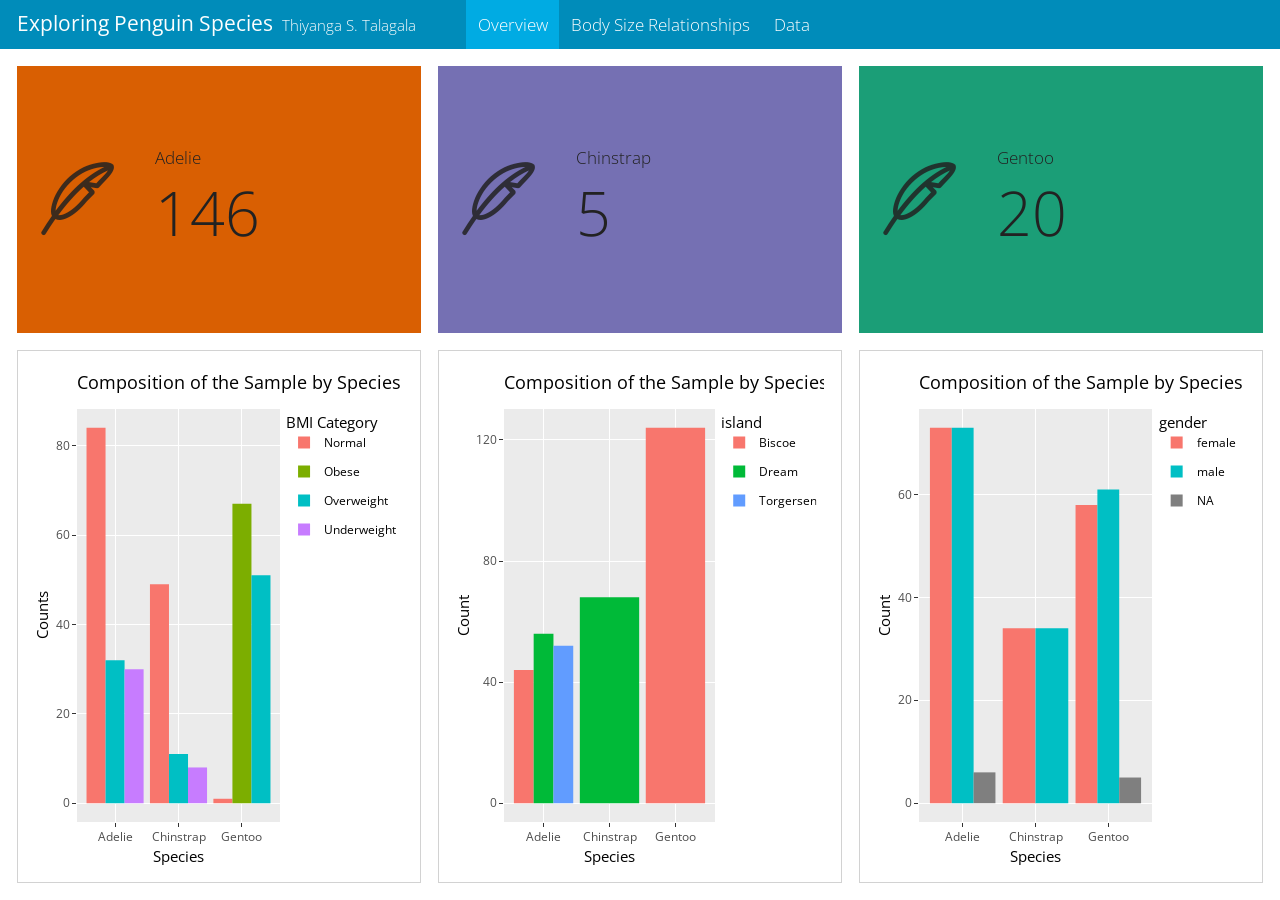
==== commit 2fa7df71: "updated" ====
--- a/dashboard/index.html
+++ b/dashboard/index.html
@@ -6,6 +6,7 @@
 
 <meta name="viewport" content="width=device-width, initial-scale=1.0, user-scalable=yes">
 
+<meta name="author" content="Thiyanga S. Talagala">
 
 <title>Exploring Penguin Species</title>
 <style>
@@ -55,7 +56,7 @@
 
 <script src="index_files/libs/typedarray-0.1/typedarray.min.js"></script>
 
-<script src="index_files/libs/jquery-3.5.1/jquery.min.js"></script>
+<script src="index_files/libs/jquery-3.6.0/jquery-3.6.0.min.js"></script>
 
 <link href="index_files/libs/crosstalk-1.2.2/css/crosstalk.min.css" rel="stylesheet">
 
@@ -64,6 +65,16 @@
 <link href="index_files/libs/plotly-htmlwidgets-css-2.11.1/plotly-htmlwidgets.css" rel="stylesheet">
 
 <script src="index_files/libs/plotly-main-2.11.1/plotly-latest.min.js"></script>
+
+<link href="index_files/libs/datatables-css-0.0.0/datatables-crosstalk.css" rel="stylesheet">
+
+<script src="index_files/libs/datatables-binding-0.33/datatables.js"></script>
+
+<link href="index_files/libs/dt-core-1.13.6/css/jquery.dataTables.min.css" rel="stylesheet">
+
+<link href="index_files/libs/dt-core-1.13.6/css/jquery.dataTables.extra.css" rel="stylesheet">
+
+<script src="index_files/libs/dt-core-1.13.6/js/jquery.dataTables.min.js"></script>
 
 
 
@@ -85,10 +96,10 @@
       <div class="navbar-title">
         <div class="navbar-title-text"><a href="#">Exploring Penguin Species</a></div>
         
-        
+        <div class="navbar-author">Thiyanga S. Talagala</div>
       </div>
     </div>
-<div id="dashboard-collapse" class="navbar-collapse collapse"><ul class="navbar-nav navbar-nav-scroll me-auto" role="tablist"><li class="nav-item" role="presentation"><a id="tab-overview" class="nav-link active" data-bs-toggle="tab" role="tab" data-bs-target="#overview" data-scrolling="false" href="#overview" aria-controls="overview" aria-selected="true"><span class="nav-link-text">Overview</span></a></li><li class="nav-item" role="presentation"><a id="tab-body-size-relationships" class="nav-link" data-bs-toggle="tab" role="tab" data-bs-target="#body-size-relationships" data-scrolling="false" href="#body-size-relationships" aria-controls="body-size-relationships" aria-selected="false"><span class="nav-link-text">Body Size Relationships</span></a></li><li class="nav-item" role="presentation"><a id="tab-filter-and-plot" class="nav-link" data-bs-toggle="tab" role="tab" data-bs-target="#filter-and-plot" data-scrolling="false" href="#filter-and-plot" aria-controls="filter-and-plot" aria-selected="false"><span class="nav-link-text">Filter and Plot</span></a></li></ul></div></div>
+<div id="dashboard-collapse" class="navbar-collapse collapse"><ul class="navbar-nav navbar-nav-scroll me-auto" role="tablist"><li class="nav-item" role="presentation"><a id="tab-overview" class="nav-link active" data-bs-toggle="tab" role="tab" data-bs-target="#overview" data-scrolling="false" href="#overview" aria-controls="overview" aria-selected="true"><span class="nav-link-text">Overview</span></a></li><li class="nav-item" role="presentation"><a id="tab-body-size-relationships" class="nav-link" data-bs-toggle="tab" role="tab" data-bs-target="#body-size-relationships" data-scrolling="false" href="#body-size-relationships" aria-controls="body-size-relationships" aria-selected="false"><span class="nav-link-text">Body Size Relationships</span></a></li><li class="nav-item" role="presentation"><a id="tab-data" class="nav-link" data-bs-toggle="tab" role="tab" data-bs-target="#data" data-scrolling="false" href="#data" aria-controls="data" aria-selected="false"><span class="nav-link-text">Data</span></a></li></ul></div></div>
 </nav>
 </header>
 <div class="page-layout-custom quarto-dashboard-content bslib-gap-spacing html-fill-container bslib-page-fill quarto-dashboard-pages">  
@@ -154,8 +165,8 @@
 <div class="card cell html-fill-item html-fill-container bslib-card" data-bslib-card-init="" data-require-bs-caller="card()" data-full-screen="false">
 <div class="card-body html-fill-item html-fill-container">
 <div class="cell-output-display html-fill-item html-fill-container">
-<div class="plotly html-widget html-fill-item html-fill-container" id="htmlwidget-66fe194bcd023cebadbe" style="width:100%;height:406px;"></div>
-<script type="application/json" data-for="htmlwidget-66fe194bcd023cebadbe">{"x":{"data":[{"orientation":"v","width":[0.30000000000000004,0.30000000000000027,0.29999999999999982],"base":[0,0,0],"x":[0.69999999999999996,1.7,2.7000000000000002],"y":[84,49,1],"text":["count: 84<br />species: Adelie<br />factor(BMI_category): Normal","count: 49<br />species: Chinstrap<br />factor(BMI_category): Normal","count:  1<br />species: Gentoo<br />factor(BMI_category): Normal"],"type":"bar","textposition":"none","marker":{"autocolorscale":false,"color":"rgba(248,118,109,1)","line":{"width":1.8897637795275593,"color":"transparent"}},"name":"Normal","legendgroup":"Normal","showlegend":true,"xaxis":"x","yaxis":"y","hoverinfo":"text","frame":null},{"orientation":"v","width":0.29999999999999982,"base":0,"x":[3],"y":[67],"text":"count: 67<br />species: Gentoo<br />factor(BMI_category): Obese","type":"bar","textposition":"none","marker":{"autocolorscale":false,"color":"rgba(124,174,0,1)","line":{"width":1.8897637795275593,"color":"transparent"}},"name":"Obese","legendgroup":"Obese","showlegend":true,"xaxis":"x","yaxis":"y","hoverinfo":"text","frame":null},{"orientation":"v","width":[0.29999999999999993,0.29999999999999982,0.29999999999999982],"base":[0,0,0],"x":[1,2,3.2999999999999998],"y":[32,11,51],"text":["count: 32<br />species: Adelie<br />factor(BMI_category): Overweight","count: 11<br />species: Chinstrap<br />factor(BMI_category): Overweight","count: 51<br />species: Gentoo<br />factor(BMI_category): Overweight"],"type":"bar","textposition":"none","marker":{"autocolorscale":false,"color":"rgba(0,191,196,1)","line":{"width":1.8897637795275593,"color":"transparent"}},"name":"Overweight","legendgroup":"Overweight","showlegend":true,"xaxis":"x","yaxis":"y","hoverinfo":"text","frame":null},{"orientation":"v","width":[0.29999999999999982,0.29999999999999982],"base":[0,0],"x":[1.3,2.2999999999999998],"y":[30,8],"text":["count: 30<br />species: Adelie<br />factor(BMI_category): Underweight","count:  8<br />species: Chinstrap<br />factor(BMI_category): Underweight"],"type":"bar","textposition":"none","marker":{"autocolorscale":false,"color":"rgba(199,124,255,1)","line":{"width":1.8897637795275593,"color":"transparent"}},"name":"Underweight","legendgroup":"Underweight","showlegend":true,"xaxis":"x","yaxis":"y","hoverinfo":"text","frame":null}],"layout":{"margin":{"t":40.840182648401829,"r":7.3059360730593621,"b":37.260273972602747,"l":37.260273972602747},"plot_bgcolor":"rgba(235,235,235,1)","paper_bgcolor":"rgba(255,255,255,1)","font":{"color":"rgba(0,0,0,1)","family":"","size":14.611872146118724},"title":{"text":" Composition of the Sample by Species and BMI Category","font":{"color":"rgba(0,0,0,1)","family":"","size":17.534246575342465},"x":0,"xref":"paper"},"xaxis":{"domain":[0,1],"automargin":true,"type":"linear","autorange":false,"range":[0.40000000000000002,3.6000000000000001],"tickmode":"array","ticktext":["Adelie","Chinstrap","Gentoo"],"tickvals":[1,2,3],"categoryorder":"array","categoryarray":["Adelie","Chinstrap","Gentoo"],"nticks":null,"ticks":"outside","tickcolor":"rgba(51,51,51,1)","ticklen":3.6529680365296811,"tickwidth":0,"showticklabels":true,"tickfont":{"color":"rgba(77,77,77,1)","family":"","size":11.68949771689498},"tickangle":-0,"showline":false,"linecolor":null,"linewidth":0,"showgrid":true,"gridcolor":"rgba(255,255,255,1)","gridwidth":0,"zeroline":false,"anchor":"y","title":{"text":"Species","font":{"color":"rgba(0,0,0,1)","family":"","size":14.611872146118724}},"hoverformat":".2f"},"yaxis":{"domain":[0,1],"automargin":true,"type":"linear","autorange":false,"range":[-4.2000000000000002,88.200000000000003],"tickmode":"array","ticktext":["0","20","40","60","80"],"tickvals":[0,20,40,60,80],"categoryorder":"array","categoryarray":["0","20","40","60","80"],"nticks":null,"ticks":"outside","tickcolor":"rgba(51,51,51,1)","ticklen":3.6529680365296811,"tickwidth":0,"showticklabels":true,"tickfont":{"color":"rgba(77,77,77,1)","family":"","size":11.689497716894984},"tickangle":-0,"showline":false,"linecolor":null,"linewidth":0,"showgrid":true,"gridcolor":"rgba(255,255,255,1)","gridwidth":0,"zeroline":false,"anchor":"x","title":{"text":"Counts","font":{"color":"rgba(0,0,0,1)","family":"","size":14.611872146118724}},"hoverformat":".2f"},"shapes":[{"type":"rect","fillcolor":null,"line":{"color":null,"width":0,"linetype":[]},"yref":"paper","xref":"paper","layer":"below","x0":0,"x1":1,"y0":0,"y1":1}],"showlegend":true,"legend":{"bgcolor":"rgba(255,255,255,1)","bordercolor":"transparent","borderwidth":0,"font":{"color":"rgba(0,0,0,1)","family":"","size":11.68949771689498},"title":{"text":"BMI Category","font":{"color":"rgba(0,0,0,1)","family":"","size":14.611872146118724}}},"hovermode":"closest","barmode":"relative"},"config":{"doubleClick":"reset","modeBarButtonsToAdd":["hoverclosest","hovercompare"],"showSendToCloud":false},"source":"A","attrs":{"70ac13383175":{"x":{},"fill":{},"type":"bar"}},"cur_data":"70ac13383175","visdat":{"70ac13383175":["function (y) ","x"]},"highlight":{"on":"plotly_click","persistent":false,"dynamic":false,"selectize":false,"opacityDim":0.20000000000000001,"selected":{"opacity":1},"debounce":0},"shinyEvents":["plotly_hover","plotly_click","plotly_selected","plotly_relayout","plotly_brushed","plotly_brushing","plotly_clickannotation","plotly_doubleclick","plotly_deselect","plotly_afterplot","plotly_sunburstclick"],"base_url":"https://plot.ly"},"evals":[],"jsHooks":[]}</script>
+<div class="plotly html-widget html-fill-item html-fill-container" id="htmlwidget-3c35d74eb4695f9bb648" style="width:100%;height:406px;"></div>
+<script type="application/json" data-for="htmlwidget-3c35d74eb4695f9bb648">{"x":{"data":[{"orientation":"v","width":[0.30000000000000004,0.30000000000000027,0.29999999999999982],"base":[0,0,0],"x":[0.69999999999999996,1.7,2.7000000000000002],"y":[84,49,1],"text":["count: 84<br />species: Adelie<br />factor(BMI_category): Normal","count: 49<br />species: Chinstrap<br />factor(BMI_category): Normal","count:  1<br />species: Gentoo<br />factor(BMI_category): Normal"],"type":"bar","textposition":"none","marker":{"autocolorscale":false,"color":"rgba(248,118,109,1)","line":{"width":1.8897637795275593,"color":"transparent"}},"name":"Normal","legendgroup":"Normal","showlegend":true,"xaxis":"x","yaxis":"y","hoverinfo":"text","frame":null},{"orientation":"v","width":0.29999999999999982,"base":0,"x":[3],"y":[67],"text":"count: 67<br />species: Gentoo<br />factor(BMI_category): Obese","type":"bar","textposition":"none","marker":{"autocolorscale":false,"color":"rgba(124,174,0,1)","line":{"width":1.8897637795275593,"color":"transparent"}},"name":"Obese","legendgroup":"Obese","showlegend":true,"xaxis":"x","yaxis":"y","hoverinfo":"text","frame":null},{"orientation":"v","width":[0.29999999999999993,0.29999999999999982,0.29999999999999982],"base":[0,0,0],"x":[1,2,3.2999999999999998],"y":[32,11,51],"text":["count: 32<br />species: Adelie<br />factor(BMI_category): Overweight","count: 11<br />species: Chinstrap<br />factor(BMI_category): Overweight","count: 51<br />species: Gentoo<br />factor(BMI_category): Overweight"],"type":"bar","textposition":"none","marker":{"autocolorscale":false,"color":"rgba(0,191,196,1)","line":{"width":1.8897637795275593,"color":"transparent"}},"name":"Overweight","legendgroup":"Overweight","showlegend":true,"xaxis":"x","yaxis":"y","hoverinfo":"text","frame":null},{"orientation":"v","width":[0.29999999999999982,0.29999999999999982],"base":[0,0],"x":[1.3,2.2999999999999998],"y":[30,8],"text":["count: 30<br />species: Adelie<br />factor(BMI_category): Underweight","count:  8<br />species: Chinstrap<br />factor(BMI_category): Underweight"],"type":"bar","textposition":"none","marker":{"autocolorscale":false,"color":"rgba(199,124,255,1)","line":{"width":1.8897637795275593,"color":"transparent"}},"name":"Underweight","legendgroup":"Underweight","showlegend":true,"xaxis":"x","yaxis":"y","hoverinfo":"text","frame":null}],"layout":{"margin":{"t":40.840182648401829,"r":7.3059360730593621,"b":37.260273972602747,"l":37.260273972602747},"plot_bgcolor":"rgba(235,235,235,1)","paper_bgcolor":"rgba(255,255,255,1)","font":{"color":"rgba(0,0,0,1)","family":"","size":14.611872146118724},"title":{"text":" Composition of the Sample by Species and BMI Category","font":{"color":"rgba(0,0,0,1)","family":"","size":17.534246575342465},"x":0,"xref":"paper"},"xaxis":{"domain":[0,1],"automargin":true,"type":"linear","autorange":false,"range":[0.40000000000000002,3.6000000000000001],"tickmode":"array","ticktext":["Adelie","Chinstrap","Gentoo"],"tickvals":[1,2,3],"categoryorder":"array","categoryarray":["Adelie","Chinstrap","Gentoo"],"nticks":null,"ticks":"outside","tickcolor":"rgba(51,51,51,1)","ticklen":3.6529680365296811,"tickwidth":0,"showticklabels":true,"tickfont":{"color":"rgba(77,77,77,1)","family":"","size":11.68949771689498},"tickangle":-0,"showline":false,"linecolor":null,"linewidth":0,"showgrid":true,"gridcolor":"rgba(255,255,255,1)","gridwidth":0,"zeroline":false,"anchor":"y","title":{"text":"Species","font":{"color":"rgba(0,0,0,1)","family":"","size":14.611872146118724}},"hoverformat":".2f"},"yaxis":{"domain":[0,1],"automargin":true,"type":"linear","autorange":false,"range":[-4.2000000000000002,88.200000000000003],"tickmode":"array","ticktext":["0","20","40","60","80"],"tickvals":[0,20,40,60,80],"categoryorder":"array","categoryarray":["0","20","40","60","80"],"nticks":null,"ticks":"outside","tickcolor":"rgba(51,51,51,1)","ticklen":3.6529680365296811,"tickwidth":0,"showticklabels":true,"tickfont":{"color":"rgba(77,77,77,1)","family":"","size":11.689497716894984},"tickangle":-0,"showline":false,"linecolor":null,"linewidth":0,"showgrid":true,"gridcolor":"rgba(255,255,255,1)","gridwidth":0,"zeroline":false,"anchor":"x","title":{"text":"Counts","font":{"color":"rgba(0,0,0,1)","family":"","size":14.611872146118724}},"hoverformat":".2f"},"shapes":[{"type":"rect","fillcolor":null,"line":{"color":null,"width":0,"linetype":[]},"yref":"paper","xref":"paper","layer":"below","x0":0,"x1":1,"y0":0,"y1":1}],"showlegend":true,"legend":{"bgcolor":"rgba(255,255,255,1)","bordercolor":"transparent","borderwidth":0,"font":{"color":"rgba(0,0,0,1)","family":"","size":11.68949771689498},"title":{"text":"BMI Category","font":{"color":"rgba(0,0,0,1)","family":"","size":14.611872146118724}}},"hovermode":"closest","barmode":"relative"},"config":{"doubleClick":"reset","modeBarButtonsToAdd":["hoverclosest","hovercompare"],"showSendToCloud":false},"source":"A","attrs":{"3a4c5ce63574":{"x":{},"fill":{},"type":"bar"}},"cur_data":"3a4c5ce63574","visdat":{"3a4c5ce63574":["function (y) ","x"]},"highlight":{"on":"plotly_click","persistent":false,"dynamic":false,"selectize":false,"opacityDim":0.20000000000000001,"selected":{"opacity":1},"debounce":0},"shinyEvents":["plotly_hover","plotly_click","plotly_selected","plotly_relayout","plotly_brushed","plotly_brushing","plotly_clickannotation","plotly_doubleclick","plotly_deselect","plotly_afterplot","plotly_sunburstclick"],"base_url":"https://plot.ly"},"evals":[],"jsHooks":[]}</script>
 </div>
 </div>
 <bslib-tooltip placement="auto" bsoptions="[]" data-require-bs-version="5" data-require-bs-caller="tooltip()">
@@ -168,8 +179,8 @@
 <div class="card cell html-fill-item html-fill-container bslib-card" data-bslib-card-init="" data-require-bs-caller="card()" data-full-screen="false">
 <div class="card-body html-fill-item html-fill-container">
 <div class="cell-output-display html-fill-item html-fill-container">
-<div class="plotly html-widget html-fill-item html-fill-container" id="htmlwidget-8de6bdae7e3a337e424b" style="width:100%;height:406px;"></div>
-<script type="application/json" data-for="htmlwidget-8de6bdae7e3a337e424b">{"x":{"data":[{"orientation":"v","width":[0.30000000000000004,0.90000000000000036],"base":[0,0],"x":[0.69999999999999996,3],"y":[44,124],"text":["count:  44<br />species: Adelie<br />island: Biscoe","count: 124<br />species: Gentoo<br />island: Biscoe"],"type":"bar","textposition":"none","marker":{"autocolorscale":false,"color":"rgba(248,118,109,1)","line":{"width":1.8897637795275593,"color":"transparent"}},"name":"Biscoe","legendgroup":"Biscoe","showlegend":true,"xaxis":"x","yaxis":"y","hoverinfo":"text","frame":null},{"orientation":"v","width":[0.29999999999999993,0.90000000000000013],"base":[0,0],"x":[1,2],"y":[56,68],"text":["count:  56<br />species: Adelie<br />island: Dream","count:  68<br />species: Chinstrap<br />island: Dream"],"type":"bar","textposition":"none","marker":{"autocolorscale":false,"color":"rgba(0,186,56,1)","line":{"width":1.8897637795275593,"color":"transparent"}},"name":"Dream","legendgroup":"Dream","showlegend":true,"xaxis":"x","yaxis":"y","hoverinfo":"text","frame":null},{"orientation":"v","width":0.29999999999999982,"base":0,"x":[1.3],"y":[52],"text":"count:  52<br />species: Adelie<br />island: Torgersen","type":"bar","textposition":"none","marker":{"autocolorscale":false,"color":"rgba(97,156,255,1)","line":{"width":1.8897637795275593,"color":"transparent"}},"name":"Torgersen","legendgroup":"Torgersen","showlegend":true,"xaxis":"x","yaxis":"y","hoverinfo":"text","frame":null}],"layout":{"margin":{"t":40.840182648401829,"r":7.3059360730593621,"b":37.260273972602747,"l":43.105022831050242},"plot_bgcolor":"rgba(235,235,235,1)","paper_bgcolor":"rgba(255,255,255,1)","font":{"color":"rgba(0,0,0,1)","family":"","size":14.611872146118724},"title":{"text":"Composition of the Sample by Species and Island","font":{"color":"rgba(0,0,0,1)","family":"","size":17.534246575342465},"x":0,"xref":"paper"},"xaxis":{"domain":[0,1],"automargin":true,"type":"linear","autorange":false,"range":[0.40000000000000002,3.6000000000000001],"tickmode":"array","ticktext":["Adelie","Chinstrap","Gentoo"],"tickvals":[1,2,3],"categoryorder":"array","categoryarray":["Adelie","Chinstrap","Gentoo"],"nticks":null,"ticks":"outside","tickcolor":"rgba(51,51,51,1)","ticklen":3.6529680365296811,"tickwidth":0,"showticklabels":true,"tickfont":{"color":"rgba(77,77,77,1)","family":"","size":11.68949771689498},"tickangle":-0,"showline":false,"linecolor":null,"linewidth":0,"showgrid":true,"gridcolor":"rgba(255,255,255,1)","gridwidth":0,"zeroline":false,"anchor":"y","title":{"text":"Species","font":{"color":"rgba(0,0,0,1)","family":"","size":14.611872146118724}},"hoverformat":".2f"},"yaxis":{"domain":[0,1],"automargin":true,"type":"linear","autorange":false,"range":[-6.2000000000000002,130.19999999999999],"tickmode":"array","ticktext":["0","40","80","120"],"tickvals":[0,40,80,120],"categoryorder":"array","categoryarray":["0","40","80","120"],"nticks":null,"ticks":"outside","tickcolor":"rgba(51,51,51,1)","ticklen":3.6529680365296811,"tickwidth":0,"showticklabels":true,"tickfont":{"color":"rgba(77,77,77,1)","family":"","size":11.689497716894984},"tickangle":-0,"showline":false,"linecolor":null,"linewidth":0,"showgrid":true,"gridcolor":"rgba(255,255,255,1)","gridwidth":0,"zeroline":false,"anchor":"x","title":{"text":"Count","font":{"color":"rgba(0,0,0,1)","family":"","size":14.611872146118724}},"hoverformat":".2f"},"shapes":[{"type":"rect","fillcolor":null,"line":{"color":null,"width":0,"linetype":[]},"yref":"paper","xref":"paper","layer":"below","x0":0,"x1":1,"y0":0,"y1":1}],"showlegend":true,"legend":{"bgcolor":"rgba(255,255,255,1)","bordercolor":"transparent","borderwidth":0,"font":{"color":"rgba(0,0,0,1)","family":"","size":11.68949771689498},"title":{"text":"island","font":{"color":"rgba(0,0,0,1)","family":"","size":14.611872146118724}}},"hovermode":"closest","barmode":"relative"},"config":{"doubleClick":"reset","modeBarButtonsToAdd":["hoverclosest","hovercompare"],"showSendToCloud":false},"source":"A","attrs":{"70ac3a7220db":{"x":{},"fill":{},"type":"bar"}},"cur_data":"70ac3a7220db","visdat":{"70ac3a7220db":["function (y) ","x"]},"highlight":{"on":"plotly_click","persistent":false,"dynamic":false,"selectize":false,"opacityDim":0.20000000000000001,"selected":{"opacity":1},"debounce":0},"shinyEvents":["plotly_hover","plotly_click","plotly_selected","plotly_relayout","plotly_brushed","plotly_brushing","plotly_clickannotation","plotly_doubleclick","plotly_deselect","plotly_afterplot","plotly_sunburstclick"],"base_url":"https://plot.ly"},"evals":[],"jsHooks":[]}</script>
+<div class="plotly html-widget html-fill-item html-fill-container" id="htmlwidget-db7ad7831cd3750bcfe9" style="width:100%;height:406px;"></div>
+<script type="application/json" data-for="htmlwidget-db7ad7831cd3750bcfe9">{"x":{"data":[{"orientation":"v","width":[0.30000000000000004,0.90000000000000036],"base":[0,0],"x":[0.69999999999999996,3],"y":[44,124],"text":["count:  44<br />species: Adelie<br />island: Biscoe","count: 124<br />species: Gentoo<br />island: Biscoe"],"type":"bar","textposition":"none","marker":{"autocolorscale":false,"color":"rgba(248,118,109,1)","line":{"width":1.8897637795275593,"color":"transparent"}},"name":"Biscoe","legendgroup":"Biscoe","showlegend":true,"xaxis":"x","yaxis":"y","hoverinfo":"text","frame":null},{"orientation":"v","width":[0.29999999999999993,0.90000000000000013],"base":[0,0],"x":[1,2],"y":[56,68],"text":["count:  56<br />species: Adelie<br />island: Dream","count:  68<br />species: Chinstrap<br />island: Dream"],"type":"bar","textposition":"none","marker":{"autocolorscale":false,"color":"rgba(0,186,56,1)","line":{"width":1.8897637795275593,"color":"transparent"}},"name":"Dream","legendgroup":"Dream","showlegend":true,"xaxis":"x","yaxis":"y","hoverinfo":"text","frame":null},{"orientation":"v","width":0.29999999999999982,"base":0,"x":[1.3],"y":[52],"text":"count:  52<br />species: Adelie<br />island: Torgersen","type":"bar","textposition":"none","marker":{"autocolorscale":false,"color":"rgba(97,156,255,1)","line":{"width":1.8897637795275593,"color":"transparent"}},"name":"Torgersen","legendgroup":"Torgersen","showlegend":true,"xaxis":"x","yaxis":"y","hoverinfo":"text","frame":null}],"layout":{"margin":{"t":40.840182648401829,"r":7.3059360730593621,"b":37.260273972602747,"l":43.105022831050242},"plot_bgcolor":"rgba(235,235,235,1)","paper_bgcolor":"rgba(255,255,255,1)","font":{"color":"rgba(0,0,0,1)","family":"","size":14.611872146118724},"title":{"text":"Composition of the Sample by Species and Island","font":{"color":"rgba(0,0,0,1)","family":"","size":17.534246575342465},"x":0,"xref":"paper"},"xaxis":{"domain":[0,1],"automargin":true,"type":"linear","autorange":false,"range":[0.40000000000000002,3.6000000000000001],"tickmode":"array","ticktext":["Adelie","Chinstrap","Gentoo"],"tickvals":[1,2,3],"categoryorder":"array","categoryarray":["Adelie","Chinstrap","Gentoo"],"nticks":null,"ticks":"outside","tickcolor":"rgba(51,51,51,1)","ticklen":3.6529680365296811,"tickwidth":0,"showticklabels":true,"tickfont":{"color":"rgba(77,77,77,1)","family":"","size":11.68949771689498},"tickangle":-0,"showline":false,"linecolor":null,"linewidth":0,"showgrid":true,"gridcolor":"rgba(255,255,255,1)","gridwidth":0,"zeroline":false,"anchor":"y","title":{"text":"Species","font":{"color":"rgba(0,0,0,1)","family":"","size":14.611872146118724}},"hoverformat":".2f"},"yaxis":{"domain":[0,1],"automargin":true,"type":"linear","autorange":false,"range":[-6.2000000000000002,130.19999999999999],"tickmode":"array","ticktext":["0","40","80","120"],"tickvals":[0,40,80,120],"categoryorder":"array","categoryarray":["0","40","80","120"],"nticks":null,"ticks":"outside","tickcolor":"rgba(51,51,51,1)","ticklen":3.6529680365296811,"tickwidth":0,"showticklabels":true,"tickfont":{"color":"rgba(77,77,77,1)","family":"","size":11.689497716894984},"tickangle":-0,"showline":false,"linecolor":null,"linewidth":0,"showgrid":true,"gridcolor":"rgba(255,255,255,1)","gridwidth":0,"zeroline":false,"anchor":"x","title":{"text":"Count","font":{"color":"rgba(0,0,0,1)","family":"","size":14.611872146118724}},"hoverformat":".2f"},"shapes":[{"type":"rect","fillcolor":null,"line":{"color":null,"width":0,"linetype":[]},"yref":"paper","xref":"paper","layer":"below","x0":0,"x1":1,"y0":0,"y1":1}],"showlegend":true,"legend":{"bgcolor":"rgba(255,255,255,1)","bordercolor":"transparent","borderwidth":0,"font":{"color":"rgba(0,0,0,1)","family":"","size":11.68949771689498},"title":{"text":"island","font":{"color":"rgba(0,0,0,1)","family":"","size":14.611872146118724}}},"hovermode":"closest","barmode":"relative"},"config":{"doubleClick":"reset","modeBarButtonsToAdd":["hoverclosest","hovercompare"],"showSendToCloud":false},"source":"A","attrs":{"3a4c7c37961":{"x":{},"fill":{},"type":"bar"}},"cur_data":"3a4c7c37961","visdat":{"3a4c7c37961":["function (y) ","x"]},"highlight":{"on":"plotly_click","persistent":false,"dynamic":false,"selectize":false,"opacityDim":0.20000000000000001,"selected":{"opacity":1},"debounce":0},"shinyEvents":["plotly_hover","plotly_click","plotly_selected","plotly_relayout","plotly_brushed","plotly_brushing","plotly_clickannotation","plotly_doubleclick","plotly_deselect","plotly_afterplot","plotly_sunburstclick"],"base_url":"https://plot.ly"},"evals":[],"jsHooks":[]}</script>
 </div>
 </div>
 <bslib-tooltip placement="auto" bsoptions="[]" data-require-bs-version="5" data-require-bs-caller="tooltip()">
@@ -182,8 +193,8 @@
 <div class="card cell html-fill-item html-fill-container bslib-card" data-bslib-card-init="" data-require-bs-caller="card()" data-full-screen="false">
 <div class="card-body html-fill-item html-fill-container">
 <div class="cell-output-display html-fill-item html-fill-container">
-<div class="plotly html-widget html-fill-item html-fill-container" id="htmlwidget-4446240d524f9e79e4b5" style="width:100%;height:406px;"></div>
-<script type="application/json" data-for="htmlwidget-4446240d524f9e79e4b5">{"x":{"data":[{"orientation":"v","width":[0.30000000000000004,0.45000000000000018,0.29999999999999982],"base":[0,0,0],"x":[0.69999999999999996,1.7749999999999999,2.7000000000000002],"y":[73,34,58],"text":["count: 73<br />species: Adelie<br />gender: female","count: 34<br />species: Chinstrap<br />gender: female","count: 58<br />species: Gentoo<br />gender: female"],"type":"bar","textposition":"none","marker":{"autocolorscale":false,"color":"rgba(248,118,109,1)","line":{"width":1.8897637795275593,"color":"transparent"}},"name":"female","legendgroup":"female","showlegend":true,"xaxis":"x","yaxis":"y","hoverinfo":"text","frame":null},{"orientation":"v","width":[0.29999999999999993,0.45000000000000018,0.29999999999999982],"base":[0,0,0],"x":[1,2.2250000000000001,3],"y":[73,34,61],"text":["count: 73<br />species: Adelie<br />gender: male","count: 34<br />species: Chinstrap<br />gender: male","count: 61<br />species: Gentoo<br />gender: male"],"type":"bar","textposition":"none","marker":{"autocolorscale":false,"color":"rgba(0,191,196,1)","line":{"width":1.8897637795275593,"color":"transparent"}},"name":"male","legendgroup":"male","showlegend":true,"xaxis":"x","yaxis":"y","hoverinfo":"text","frame":null},{"orientation":"v","width":[0.29999999999999982,0.29999999999999982],"base":[0,0],"x":[1.3,3.2999999999999998],"y":[6,5],"text":["count:  6<br />species: Adelie<br />gender: NA","count:  5<br />species: Gentoo<br />gender: NA"],"type":"bar","textposition":"none","marker":{"autocolorscale":false,"color":"rgba(127,127,127,1)","line":{"width":1.8897637795275593,"color":"transparent"}},"name":"NA","legendgroup":"NA","showlegend":true,"xaxis":"x","yaxis":"y","hoverinfo":"text","frame":null}],"layout":{"margin":{"t":40.840182648401829,"r":7.3059360730593621,"b":37.260273972602747,"l":37.260273972602747},"plot_bgcolor":"rgba(235,235,235,1)","paper_bgcolor":"rgba(255,255,255,1)","font":{"color":"rgba(0,0,0,1)","family":"","size":14.611872146118724},"title":{"text":"Composition of the Sample by Species and Gender","font":{"color":"rgba(0,0,0,1)","family":"","size":17.534246575342465},"x":0,"xref":"paper"},"xaxis":{"domain":[0,1],"automargin":true,"type":"linear","autorange":false,"range":[0.40000000000000002,3.6000000000000001],"tickmode":"array","ticktext":["Adelie","Chinstrap","Gentoo"],"tickvals":[1,2,3],"categoryorder":"array","categoryarray":["Adelie","Chinstrap","Gentoo"],"nticks":null,"ticks":"outside","tickcolor":"rgba(51,51,51,1)","ticklen":3.6529680365296811,"tickwidth":0,"showticklabels":true,"tickfont":{"color":"rgba(77,77,77,1)","family":"","size":11.68949771689498},"tickangle":-0,"showline":false,"linecolor":null,"linewidth":0,"showgrid":true,"gridcolor":"rgba(255,255,255,1)","gridwidth":0,"zeroline":false,"anchor":"y","title":{"text":"Species","font":{"color":"rgba(0,0,0,1)","family":"","size":14.611872146118724}},"hoverformat":".2f"},"yaxis":{"domain":[0,1],"automargin":true,"type":"linear","autorange":false,"range":[-3.6500000000000004,76.650000000000006],"tickmode":"array","ticktext":["0","20","40","60"],"tickvals":[4.4408920985006262e-16,20,40.000000000000007,60],"categoryorder":"array","categoryarray":["0","20","40","60"],"nticks":null,"ticks":"outside","tickcolor":"rgba(51,51,51,1)","ticklen":3.6529680365296811,"tickwidth":0,"showticklabels":true,"tickfont":{"color":"rgba(77,77,77,1)","family":"","size":11.689497716894984},"tickangle":-0,"showline":false,"linecolor":null,"linewidth":0,"showgrid":true,"gridcolor":"rgba(255,255,255,1)","gridwidth":0,"zeroline":false,"anchor":"x","title":{"text":"Count","font":{"color":"rgba(0,0,0,1)","family":"","size":14.611872146118724}},"hoverformat":".2f"},"shapes":[{"type":"rect","fillcolor":null,"line":{"color":null,"width":0,"linetype":[]},"yref":"paper","xref":"paper","layer":"below","x0":0,"x1":1,"y0":0,"y1":1}],"showlegend":true,"legend":{"bgcolor":"rgba(255,255,255,1)","bordercolor":"transparent","borderwidth":0,"font":{"color":"rgba(0,0,0,1)","family":"","size":11.68949771689498},"title":{"text":"gender","font":{"color":"rgba(0,0,0,1)","family":"","size":14.611872146118724}}},"hovermode":"closest","barmode":"relative"},"config":{"doubleClick":"reset","modeBarButtonsToAdd":["hoverclosest","hovercompare"],"showSendToCloud":false},"source":"A","attrs":{"70ac10d6908":{"x":{},"fill":{},"type":"bar"}},"cur_data":"70ac10d6908","visdat":{"70ac10d6908":["function (y) ","x"]},"highlight":{"on":"plotly_click","persistent":false,"dynamic":false,"selectize":false,"opacityDim":0.20000000000000001,"selected":{"opacity":1},"debounce":0},"shinyEvents":["plotly_hover","plotly_click","plotly_selected","plotly_relayout","plotly_brushed","plotly_brushing","plotly_clickannotation","plotly_doubleclick","plotly_deselect","plotly_afterplot","plotly_sunburstclick"],"base_url":"https://plot.ly"},"evals":[],"jsHooks":[]}</script>
+<div class="plotly html-widget html-fill-item html-fill-container" id="htmlwidget-305672f7ac5d2206731a" style="width:100%;height:406px;"></div>
+<script type="application/json" data-for="htmlwidget-305672f7ac5d2206731a">{"x":{"data":[{"orientation":"v","width":[0.30000000000000004,0.45000000000000018,0.29999999999999982],"base":[0,0,0],"x":[0.69999999999999996,1.7749999999999999,2.7000000000000002],"y":[73,34,58],"text":["count: 73<br />species: Adelie<br />gender: female","count: 34<br />species: Chinstrap<br />gender: female","count: 58<br />species: Gentoo<br />gender: female"],"type":"bar","textposition":"none","marker":{"autocolorscale":false,"color":"rgba(248,118,109,1)","line":{"width":1.8897637795275593,"color":"transparent"}},"name":"female","legendgroup":"female","showlegend":true,"xaxis":"x","yaxis":"y","hoverinfo":"text","frame":null},{"orientation":"v","width":[0.29999999999999993,0.45000000000000018,0.29999999999999982],"base":[0,0,0],"x":[1,2.2250000000000001,3],"y":[73,34,61],"text":["count: 73<br />species: Adelie<br />gender: male","count: 34<br />species: Chinstrap<br />gender: male","count: 61<br />species: Gentoo<br />gender: male"],"type":"bar","textposition":"none","marker":{"autocolorscale":false,"color":"rgba(0,191,196,1)","line":{"width":1.8897637795275593,"color":"transparent"}},"name":"male","legendgroup":"male","showlegend":true,"xaxis":"x","yaxis":"y","hoverinfo":"text","frame":null},{"orientation":"v","width":[0.29999999999999982,0.29999999999999982],"base":[0,0],"x":[1.3,3.2999999999999998],"y":[6,5],"text":["count:  6<br />species: Adelie<br />gender: NA","count:  5<br />species: Gentoo<br />gender: NA"],"type":"bar","textposition":"none","marker":{"autocolorscale":false,"color":"rgba(127,127,127,1)","line":{"width":1.8897637795275593,"color":"transparent"}},"name":"NA","legendgroup":"NA","showlegend":true,"xaxis":"x","yaxis":"y","hoverinfo":"text","frame":null}],"layout":{"margin":{"t":40.840182648401829,"r":7.3059360730593621,"b":37.260273972602747,"l":37.260273972602747},"plot_bgcolor":"rgba(235,235,235,1)","paper_bgcolor":"rgba(255,255,255,1)","font":{"color":"rgba(0,0,0,1)","family":"","size":14.611872146118724},"title":{"text":"Composition of the Sample by Species and Gender","font":{"color":"rgba(0,0,0,1)","family":"","size":17.534246575342465},"x":0,"xref":"paper"},"xaxis":{"domain":[0,1],"automargin":true,"type":"linear","autorange":false,"range":[0.40000000000000002,3.6000000000000001],"tickmode":"array","ticktext":["Adelie","Chinstrap","Gentoo"],"tickvals":[1,2,3],"categoryorder":"array","categoryarray":["Adelie","Chinstrap","Gentoo"],"nticks":null,"ticks":"outside","tickcolor":"rgba(51,51,51,1)","ticklen":3.6529680365296811,"tickwidth":0,"showticklabels":true,"tickfont":{"color":"rgba(77,77,77,1)","family":"","size":11.68949771689498},"tickangle":-0,"showline":false,"linecolor":null,"linewidth":0,"showgrid":true,"gridcolor":"rgba(255,255,255,1)","gridwidth":0,"zeroline":false,"anchor":"y","title":{"text":"Species","font":{"color":"rgba(0,0,0,1)","family":"","size":14.611872146118724}},"hoverformat":".2f"},"yaxis":{"domain":[0,1],"automargin":true,"type":"linear","autorange":false,"range":[-3.6500000000000004,76.650000000000006],"tickmode":"array","ticktext":["0","20","40","60"],"tickvals":[4.4408920985006262e-16,20,40.000000000000007,60],"categoryorder":"array","categoryarray":["0","20","40","60"],"nticks":null,"ticks":"outside","tickcolor":"rgba(51,51,51,1)","ticklen":3.6529680365296811,"tickwidth":0,"showticklabels":true,"tickfont":{"color":"rgba(77,77,77,1)","family":"","size":11.689497716894984},"tickangle":-0,"showline":false,"linecolor":null,"linewidth":0,"showgrid":true,"gridcolor":"rgba(255,255,255,1)","gridwidth":0,"zeroline":false,"anchor":"x","title":{"text":"Count","font":{"color":"rgba(0,0,0,1)","family":"","size":14.611872146118724}},"hoverformat":".2f"},"shapes":[{"type":"rect","fillcolor":null,"line":{"color":null,"width":0,"linetype":[]},"yref":"paper","xref":"paper","layer":"below","x0":0,"x1":1,"y0":0,"y1":1}],"showlegend":true,"legend":{"bgcolor":"rgba(255,255,255,1)","bordercolor":"transparent","borderwidth":0,"font":{"color":"rgba(0,0,0,1)","family":"","size":11.68949771689498},"title":{"text":"gender","font":{"color":"rgba(0,0,0,1)","family":"","size":14.611872146118724}}},"hovermode":"closest","barmode":"relative"},"config":{"doubleClick":"reset","modeBarButtonsToAdd":["hoverclosest","hovercompare"],"showSendToCloud":false},"source":"A","attrs":{"3a4c3f76688":{"x":{},"fill":{},"type":"bar"}},"cur_data":"3a4c3f76688","visdat":{"3a4c3f76688":["function (y) ","x"]},"highlight":{"on":"plotly_click","persistent":false,"dynamic":false,"selectize":false,"opacityDim":0.20000000000000001,"selected":{"opacity":1},"debounce":0},"shinyEvents":["plotly_hover","plotly_click","plotly_selected","plotly_relayout","plotly_brushed","plotly_brushing","plotly_clickannotation","plotly_doubleclick","plotly_deselect","plotly_afterplot","plotly_sunburstclick"],"base_url":"https://plot.ly"},"evals":[],"jsHooks":[]}</script>
 </div>
 </div>
 <bslib-tooltip placement="auto" bsoptions="[]" data-require-bs-version="5" data-require-bs-caller="tooltip()">
@@ -201,8 +212,8 @@
 <div class="card cell html-fill-item html-fill-container bslib-card" data-bslib-card-init="" data-require-bs-caller="card()" data-full-screen="false">
 <div class="card-body html-fill-item html-fill-container">
 <div class="cell-output-display html-fill-item html-fill-container">
-<div class="plotly html-widget html-fill-item html-fill-container" id="htmlwidget-4e7ea55810c2fefe5e40" style="width:100%;height:406px;"></div>
-<script type="application/json" data-for="htmlwidget-4e7ea55810c2fefe5e40">{"x":{"data":[{"x":[32.100000000000001,32.153816046966732,32.207632093933462,32.2614481409002,32.31526418786693,32.36908023483366,32.422896281800391,32.476712328767121,32.530528375733859,32.584344422700589,32.638160469667319,32.69197651663405,32.745792563600787,32.799608610567518,32.853424657534248,32.907240704500978,32.961056751467709,33.014872798434446,33.068688845401176,33.122504892367907,33.176320939334637,33.230136986301375,33.283953033268105,33.337769080234835,33.391585127201566,33.445401174168296,33.499217221135034,33.553033268101764,33.606849315068494,33.660665362035225,33.714481409001955,33.768297455968693,33.822113502935423,33.875929549902153,33.929745596868884,33.983561643835621,34.037377690802352,34.091193737769082,34.145009784735812,34.198825831702543,34.25264187866928,34.30645792563601,34.360273972602741,34.414090019569471,34.467906066536202,34.521722113502939,34.575538160469669,34.6293542074364,34.68317025440313,34.736986301369868,34.790802348336598,34.844618395303328,34.898434442270059,34.952250489236789,35.006066536203527,35.059882583170257,35.113698630136987,35.167514677103718,35.221330724070448,35.275146771037186,35.328962818003916,35.382778864970646,35.436594911937377,35.490410958904114,35.544227005870844,35.598043052837575,35.651859099804305,35.705675146771036,35.759491193737773,35.813307240704503,35.867123287671234,35.920939334637964,35.974755381604695,36.028571428571432,36.082387475538162,36.136203522504893,36.190019569471623,36.243835616438361,36.297651663405091,36.351467710371821,36.405283757338552,36.459099804305282,36.51291585127202,36.56673189823875,36.62054794520548,36.674363992172211,36.728180039138948,36.781996086105679,36.835812133072409,36.889628180039139,36.94344422700587,36.9972602739726,37.051076320939337,37.104892367906068,37.158708414872798,37.212524461839529,37.266340508806266,37.320156555772996,37.373972602739727,37.427788649706457,37.481604696673188,37.535420743639925,37.589236790606655,37.643052837573386,37.696868884540116,37.750684931506854,37.804500978473584,37.858317025440314,37.912133072407045,37.965949119373775,38.019765166340513,38.073581213307243,38.127397260273973,38.181213307240704,38.235029354207441,38.288845401174171,38.342661448140902,38.396477495107632,38.450293542074363,38.5041095890411,38.55792563600783,38.611741682974561,38.665557729941291,38.719373776908022,38.773189823874759,38.827005870841489,38.88082191780822,38.93463796477495,38.98845401174168,39.042270058708418,39.096086105675148,39.149902152641879,39.203718199608609,39.257534246575347,39.311350293542077,39.365166340508807,39.418982387475538,39.472798434442268,39.526614481409005,39.580430528375736,39.634246575342466,39.688062622309197,39.741878669275934,39.795694716242664,39.849510763209395,39.903326810176125,39.957142857142856,40.010958904109593,40.064774951076323,40.118590998043054,40.172407045009784,40.226223091976522,40.280039138943252,40.333855185909982,40.387671232876713,40.441487279843443,40.495303326810173,40.549119373776911,40.602935420743641,40.656751467710372,40.710567514677109,40.764383561643839,40.81819960861057,40.8720156555773,40.925831702544031,40.979647749510761,41.033463796477498,41.087279843444229,41.141095890410959,41.19491193737769,41.248727984344427,41.302544031311157,41.356360078277888,41.410176125244618,41.463992172211348,41.517808219178079,41.571624266144816,41.625440313111547,41.679256360078277,41.733072407045015,41.786888454011745,41.840704500978475,41.894520547945206,41.948336594911936,42.002152641878666,42.055968688845404,42.109784735812134,42.163600782778865,42.217416829745602,42.271232876712332,42.325048923679063,42.378864970645793,42.432681017612524,42.486497064579254,42.540313111545991,42.594129158512722,42.647945205479452,42.701761252446182,42.75557729941292,42.80939334637965,42.863209393346381,42.917025440313111,42.970841487279841,43.024657534246572,43.078473581213309,43.13228962818004,43.18610567514677,43.239921722113507,43.293737769080238,43.347553816046968,43.401369863013699,43.455185909980429,43.509001956947159,43.562818003913897,43.616634050880627,43.670450097847358,43.724266144814095,43.778082191780825,43.831898238747556,43.885714285714286,43.939530332681016,43.993346379647747,44.047162426614484,44.100978473581215,44.154794520547945,44.208610567514675,44.262426614481413,44.316242661448143,44.370058708414874,44.423874755381604,44.477690802348334,44.531506849315072,44.585322896281802,44.639138943248533,44.692954990215263,44.746771037182,44.800587084148731,44.854403131115461,44.908219178082192,44.962035225048922,45.015851272015652,45.06966731898239,45.12348336594912,45.17729941291585,45.231115459882588,45.284931506849318,45.338747553816049,45.392563600782779,45.446379647749509,45.50019569471624,45.554011741682977,45.607827788649708,45.661643835616438,45.715459882583168,45.769275929549906,45.823091976516636,45.876908023483367,45.930724070450097,45.984540117416827,46.038356164383565,46.092172211350295,46.145988258317026,46.199804305283756,46.253620352250493,46.307436399217224,46.361252446183954,46.415068493150685,46.468884540117415,46.522700587084145,46.576516634050883,46.630332681017613,46.684148727984343,46.737964774951081,46.791780821917811,46.845596868884542,46.899412915851272,46.953228962818002,47.007045009784733,47.06086105675147,47.114677103718201,47.168493150684931,47.222309197651661,47.276125244618399,47.329941291585129,47.38375733855186,47.43757338551859,47.49138943248532,47.545205479452058,47.599021526418788,47.652837573385519,47.706653620352249,47.760469667318986,47.814285714285717,47.868101761252447,47.921917808219177,47.975733855185908,48.029549902152638,48.083365949119376,48.137181996086106,48.190998043052836,48.244814090019574,48.298630136986304,48.352446183953035,48.406262230919765,48.460078277886495,48.513894324853226,48.567710371819956,48.621526418786694,48.675342465753424,48.729158512720161,48.782974559686892,48.836790606653622,48.890606653620353,48.944422700587083,48.998238747553813,49.052054794520544,49.105870841487281,49.159686888454011,49.213502935420749,49.267318982387479,49.32113502935421,49.37495107632094,49.42876712328767,49.482583170254401,49.536399217221131,49.590215264187869,49.644031311154599,49.697847358121336,49.751663405088067,49.805479452054797,49.859295499021528,49.913111545988258,49.966927592954988,50.020743639921719,50.074559686888456,50.128375733855187,50.182191780821917,50.236007827788654,50.289823874755385,50.343639921722115,50.397455968688845,50.451272015655576,50.505088062622306,50.558904109589037,50.612720156555774,50.666536203522504,50.720352250489242,50.774168297455972,50.827984344422703,50.881800391389433,50.935616438356163,50.989432485322894,51.043248532289624,51.097064579256362,51.150880626223092,51.204696673189829,51.25851272015656,51.31232876712329,51.366144814090021,51.419960861056751,51.473776908023481,51.527592954990212,51.581409001956949,51.635225048923679,51.68904109589041,51.742857142857147,51.796673189823878,51.850489236790608,51.904305283757338,51.958121330724069,52.011937377690799,52.06575342465753,52.119569471624267,52.173385518590997,52.227201565557735,52.281017612524465,52.334833659491196,52.388649706457926,52.442465753424656,52.496281800391387,52.550097847358117,52.603913894324855,52.657729941291585,52.711545988258322,52.765362035225053,52.819178082191783,52.872994129158513,52.926810176125244,52.980626223091974,53.034442270058705,53.088258317025442,53.142074363992172,53.195890410958903,53.24970645792564,53.303522504892371,53.357338551859101,53.411154598825831,53.464970645792562,53.518786692759292,53.572602739726022,53.62641878669276,53.68023483365949,53.734050880626228,53.787866927592958,53.841682974559689,53.895499021526419,53.949315068493149,54.00313111545988,54.05694716242661,54.110763209393347,54.164579256360078,54.218395303326815,54.272211350293546,54.326027397260276,54.379843444227006,54.433659491193737,54.487475538160467,54.541291585127198,54.595107632093935,54.648923679060665,54.702739726027396,54.756555772994133,54.810371819960864,54.864187866927594,54.918003913894324,54.971819960861055,55.025636007827785,55.079452054794515,55.133268101761253,55.187084148727983,55.240900195694721,55.294716242661451,55.348532289628182,55.402348336594912,55.456164383561642,55.509980430528373,55.563796477495103,55.61761252446184,55.671428571428571,55.725244618395308,55.779060665362039,55.832876712328769,55.886692759295499,55.94050880626223,55.99432485322896,56.048140900195691,56.101956947162428,56.155772994129158,56.209589041095889,56.263405088062626,56.317221135029357,56.371037181996087,56.424853228962817,56.478669275929548,56.532485322896278,56.586301369863016,56.640117416829746,56.693933463796476,56.747749510763214,56.801565557729944,56.855381604696674,56.909197651663405,56.963013698630135,57.016829745596866,57.070645792563596,57.124461839530333,57.178277886497064,57.232093933463801,57.285909980430532,57.339726027397262,57.393542074363992,57.447358121330723,57.501174168297453,57.554990215264183,57.608806262230921,57.662622309197651,57.716438356164389,57.770254403131119,57.82407045009785,57.87788649706458,57.93170254403131,57.985518590998041,58.039334637964771,58.093150684931508,58.146966731898239,58.200782778864969,58.254598825831707,58.308414872798437,58.362230919765167,58.416046966731898,58.469863013698628,58.523679060665359,58.577495107632089,58.631311154598826,58.685127201565557,58.738943248532294,58.792759295499025,58.846575342465755,58.900391389432485,58.954207436399216,59.008023483365946,59.061839530332676,59.115655577299414,59.169471624266144,59.223287671232882,59.277103718199612,59.330919765166342,59.384735812133073,59.438551859099803,59.492367906066534,59.546183953033264,59.600000000000001,59.600000000000001,59.546183953033264,59.492367906066534,59.438551859099803,59.384735812133073,59.330919765166342,59.277103718199612,59.223287671232882,59.169471624266144,59.115655577299414,59.061839530332676,59.008023483365946,58.954207436399216,58.900391389432485,58.846575342465755,58.792759295499025,58.738943248532294,58.685127201565557,58.631311154598826,58.577495107632089,58.523679060665359,58.469863013698628,58.416046966731898,58.362230919765167,58.308414872798437,58.254598825831707,58.200782778864969,58.146966731898239,58.093150684931508,58.039334637964771,57.985518590998041,57.93170254403131,57.87788649706458,57.82407045009785,57.770254403131119,57.716438356164389,57.662622309197651,57.608806262230921,57.554990215264183,57.501174168297453,57.447358121330723,57.393542074363992,57.339726027397262,57.285909980430532,57.232093933463801,57.178277886497064,57.124461839530333,57.070645792563596,57.016829745596866,56.963013698630135,56.909197651663405,56.855381604696674,56.801565557729944,56.747749510763214,56.693933463796476,56.640117416829746,56.586301369863016,56.532485322896278,56.478669275929548,56.424853228962817,56.371037181996087,56.317221135029357,56.263405088062626,56.209589041095889,56.155772994129158,56.101956947162428,56.048140900195691,55.99432485322896,55.94050880626223,55.886692759295499,55.832876712328769,55.779060665362039,55.725244618395308,55.671428571428571,55.61761252446184,55.563796477495103,55.509980430528373,55.456164383561642,55.402348336594912,55.348532289628182,55.294716242661451,55.240900195694721,55.187084148727983,55.133268101761253,55.079452054794515,55.025636007827785,54.971819960861055,54.918003913894324,54.864187866927594,54.810371819960864,54.756555772994133,54.702739726027396,54.648923679060665,54.595107632093935,54.541291585127198,54.487475538160467,54.433659491193737,54.379843444227006,54.326027397260276,54.272211350293546,54.218395303326815,54.164579256360078,54.110763209393347,54.05694716242661,54.00313111545988,53.949315068493149,53.895499021526419,53.841682974559689,53.787866927592958,53.734050880626228,53.68023483365949,53.62641878669276,53.572602739726022,53.518786692759292,53.464970645792562,53.411154598825831,53.357338551859101,53.303522504892371,53.24970645792564,53.195890410958903,53.142074363992172,53.088258317025442,53.034442270058705,52.980626223091974,52.926810176125244,52.872994129158513,52.819178082191783,52.765362035225053,52.711545988258322,52.657729941291585,52.603913894324855,52.550097847358117,52.496281800391387,52.442465753424656,52.388649706457926,52.334833659491196,52.281017612524465,52.227201565557735,52.173385518590997,52.119569471624267,52.06575342465753,52.011937377690799,51.958121330724069,51.904305283757338,51.850489236790608,51.796673189823878,51.742857142857147,51.68904109589041,51.635225048923679,51.581409001956949,51.527592954990212,51.473776908023481,51.419960861056751,51.366144814090021,51.31232876712329,51.25851272015656,51.204696673189829,51.150880626223092,51.097064579256362,51.043248532289624,50.989432485322894,50.935616438356163,50.881800391389433,50.827984344422703,50.774168297455972,50.720352250489242,50.666536203522504,50.612720156555774,50.558904109589037,50.505088062622306,50.451272015655576,50.397455968688845,50.343639921722115,50.289823874755385,50.236007827788654,50.182191780821917,50.128375733855187,50.074559686888456,50.020743639921719,49.966927592954988,49.913111545988258,49.859295499021528,49.805479452054797,49.751663405088067,49.697847358121336,49.644031311154599,49.590215264187869,49.536399217221131,49.482583170254401,49.42876712328767,49.37495107632094,49.32113502935421,49.267318982387479,49.213502935420749,49.159686888454011,49.105870841487281,49.052054794520544,48.998238747553813,48.944422700587083,48.890606653620353,48.836790606653622,48.782974559686892,48.729158512720161,48.675342465753424,48.621526418786694,48.567710371819956,48.513894324853226,48.460078277886495,48.406262230919765,48.352446183953035,48.298630136986304,48.244814090019574,48.190998043052836,48.137181996086106,48.083365949119376,48.029549902152638,47.975733855185908,47.921917808219177,47.868101761252447,47.814285714285717,47.760469667318986,47.706653620352249,47.652837573385519,47.599021526418788,47.545205479452058,47.49138943248532,47.43757338551859,47.38375733855186,47.329941291585129,47.276125244618399,47.222309197651661,47.168493150684931,47.114677103718201,47.06086105675147,47.007045009784733,46.953228962818002,46.899412915851272,46.845596868884542,46.791780821917811,46.737964774951081,46.684148727984343,46.630332681017613,46.576516634050883,46.522700587084145,46.468884540117415,46.415068493150685,46.361252446183954,46.307436399217224,46.253620352250493,46.199804305283756,46.145988258317026,46.092172211350295,46.038356164383565,45.984540117416827,45.930724070450097,45.876908023483367,45.823091976516636,45.769275929549906,45.715459882583168,45.661643835616438,45.607827788649708,45.554011741682977,45.50019569471624,45.446379647749509,45.392563600782779,45.338747553816049,45.284931506849318,45.231115459882588,45.17729941291585,45.12348336594912,45.06966731898239,45.015851272015652,44.962035225048922,44.908219178082192,44.854403131115461,44.800587084148731,44.746771037182,44.692954990215263,44.639138943248533,44.585322896281802,44.531506849315072,44.477690802348334,44.423874755381604,44.370058708414874,44.316242661448143,44.262426614481413,44.208610567514675,44.154794520547945,44.100978473581215,44.047162426614484,43.993346379647747,43.939530332681016,43.885714285714286,43.831898238747556,43.778082191780825,43.724266144814095,43.670450097847358,43.616634050880627,43.562818003913897,43.509001956947159,43.455185909980429,43.401369863013699,43.347553816046968,43.293737769080238,43.239921722113507,43.18610567514677,43.13228962818004,43.078473581213309,43.024657534246572,42.970841487279841,42.917025440313111,42.863209393346381,42.80939334637965,42.75557729941292,42.701761252446182,42.647945205479452,42.594129158512722,42.540313111545991,42.486497064579254,42.432681017612524,42.378864970645793,42.325048923679063,42.271232876712332,42.217416829745602,42.163600782778865,42.109784735812134,42.055968688845404,42.002152641878666,41.948336594911936,41.894520547945206,41.840704500978475,41.786888454011745,41.733072407045015,41.679256360078277,41.625440313111547,41.571624266144816,41.517808219178079,41.463992172211348,41.410176125244618,41.356360078277888,41.302544031311157,41.248727984344427,41.19491193737769,41.141095890410959,41.087279843444229,41.033463796477498,40.979647749510761,40.925831702544031,40.8720156555773,40.81819960861057,40.764383561643839,40.710567514677109,40.656751467710372,40.602935420743641,40.549119373776911,40.495303326810173,40.441487279843443,40.387671232876713,40.333855185909982,40.280039138943252,40.226223091976522,40.172407045009784,40.118590998043054,40.064774951076323,40.010958904109593,39.957142857142856,39.903326810176125,39.849510763209395,39.795694716242664,39.741878669275934,39.688062622309197,39.634246575342466,39.580430528375736,39.526614481409005,39.472798434442268,39.418982387475538,39.365166340508807,39.311350293542077,39.257534246575347,39.203718199608609,39.149902152641879,39.096086105675148,39.042270058708418,38.98845401174168,38.93463796477495,38.88082191780822,38.827005870841489,38.773189823874759,38.719373776908022,38.665557729941291,38.611741682974561,38.55792563600783,38.5041095890411,38.450293542074363,38.396477495107632,38.342661448140902,38.288845401174171,38.235029354207441,38.181213307240704,38.127397260273973,38.073581213307243,38.019765166340513,37.965949119373775,37.912133072407045,37.858317025440314,37.804500978473584,37.750684931506854,37.696868884540116,37.643052837573386,37.589236790606655,37.535420743639925,37.481604696673188,37.427788649706457,37.373972602739727,37.320156555772996,37.266340508806266,37.212524461839529,37.158708414872798,37.104892367906068,37.051076320939337,36.9972602739726,36.94344422700587,36.889628180039139,36.835812133072409,36.781996086105679,36.728180039138948,36.674363992172211,36.62054794520548,36.56673189823875,36.51291585127202,36.459099804305282,36.405283757338552,36.351467710371821,36.297651663405091,36.243835616438361,36.190019569471623,36.136203522504893,36.082387475538162,36.028571428571432,35.974755381604695,35.920939334637964,35.867123287671234,35.813307240704503,35.759491193737773,35.705675146771036,35.651859099804305,35.598043052837575,35.544227005870844,35.490410958904114,35.436594911937377,35.382778864970646,35.328962818003916,35.275146771037186,35.221330724070448,35.167514677103718,35.113698630136987,35.059882583170257,35.006066536203527,34.952250489236789,34.898434442270059,34.844618395303328,34.790802348336598,34.736986301369868,34.68317025440313,34.6293542074364,34.575538160469669,34.521722113502939,34.467906066536202,34.414090019569471,34.360273972602741,34.30645792563601,34.25264187866928,34.198825831702543,34.145009784735812,34.091193737769082,34.037377690802352,33.983561643835621,33.929745596868884,33.875929549902153,33.822113502935423,33.768297455968693,33.714481409001955,33.660665362035225,33.606849315068494,33.553033268101764,33.499217221135034,33.445401174168296,33.391585127201566,33.337769080234835,33.283953033268105,33.230136986301375,33.176320939334637,33.122504892367907,33.068688845401176,33.014872798434446,32.961056751467709,32.907240704500978,32.853424657534248,32.799608610567518,32.745792563600787,32.69197651663405,32.638160469667319,32.584344422700589,32.530528375733859,32.476712328767121,32.422896281800391,32.36908023483366,32.31526418786693,32.2614481409002,32.207632093933462,32.153816046966732,32.100000000000001,32.100000000000001],"y":[0,0,0,0,0,0,0,0,0,0,0,0,0,0,0,0,0,0,0,0,0,0,0,0,0,0,0,0,0,0,0,0,0,0,0,0,0,0,0,0,0,0,0,0,0,0,0,0,0,0,0,0,0,0,0,0,0,0,0,0,0,0,0,0,0,0,0,0,0,0,0,0,0,0,0,0,0,0,0,0,0,0,0,0,0,0,0,0,0,0,0,0,0,0,0,0,0,0,0,0,0,0,0,0,0,0,0,0,0,0,0,0,0,0,0,0,0,0,0,0,0,0,0,0,0,0,0,0,0,0,0,0,0,0,0,0,0,0,0,0,0,0,0,0,0,0,0,0,0,0,0,0,0,0,0,0,0,0,0,0,0,0,0,0,0,0,0,0,0,0,0,0,0,0,0,0,0,0,0,0,0,0,0,0,0,0,0,0,0,0,0,0,0,0,0,0,0,0,0,0,0,0,0,0,0,0,0,0,0,0,0,0,0,0,0,0,0,0,0,0,0,0,0,0,0,0,0,0,0,0,0,0,0,0,0,0,0,0,0,0,0,0,0,0,0,0,0,0,0,0,0,0,0,0,0,0,0,0,0,0,0,0,0,0,0,0,0,0,0,0,0,0,0,0,0,0,0,0,0,0,0,0,0,0,0,0,0,0,0,0,0,0,0,0,0,0,0,0,0,0,0,0,0,0,0,0,0,0,0,0,0,0,0,0,0,0,0,0,0,0,0,0,0,0,0,0,0,0,0,0,0,0,0,0,0,0,0,0,0,0,0,0,0,0,0,0,0,0,0,0,0,0,0,0,0,0,0,0,0,0,0,0,0,0,0,0,0,0,0,0,0,0,0,0,0,0,0,0,0,0,0,0,0,0,0,0,0,0,0,0,0,0,0,0,0,0,0,0,0,0,0,0,0,0,0,0,0,0,0,0,0,0,0,0,0,0,0,0,0,0,0,0,0,0,0,0,0,0,0,0,0,0,0,0,0,0,0,0,0,0,0,0,0,0,0,0,0,0,0,0,0,0,0,0,0,0,0,0,0,0,0,0,0,0,0,0,0,0,0,0,0,0,0,0,0,0,0,0,0,0,0,0,0,0,0,0,0,0,0,0,0,0,0,0,0,0,0,0,0,0,0,0,0,0,0,0,0,0,0,0,0,0,0,0,0,0,0,0,0,0,0,0,0,0,0,0,0,0,0,0,0,0,0,0,0,0,0,0,0,0,0,0,0,0,8.7462881480877424e-19,1.2132811722811789e-18,0,0,0,0,0,0,0,1.1653971667449849e-18,9.2251282034496816e-19,1.8360965780749643e-18,7.1505691707187082e-18,9.9136431004466852e-18,1.267671703017406e-17,1.3877787807814457e-17,1.0455267288370108e-17,0,0,4.4119160302721985e-18,5.439308910997264e-18,6.6422948346894655e-18,1.7173556862851438e-17,1.1647409003396794e-17,1.4695420567779536e-17,1.3035734258567362e-17,6.9388939039072284e-18,6.9877354824703557e-18,1.2513883341925e-17,1.1796666111031864e-17,1.3157838204973734e-17,1.467373215044512e-17,3.6214364315358311e-18,1.1644676631448917e-17,7.8216771949962987e-18,8.7187690134738166e-18,1.7347234759768071e-17,1.7347234759768071e-17,4.0339427564929979e-18,5.8688561352867836e-18,1.2908165568266432e-17,1.4629538089883733e-17,8.1416844124712519e-19,1.3001201207392675e-17,1.1665633102010471e-17,6.9388939039072284e-18,7.4200150787073421e-18,1.0183089008434664e-17,7.8705187735594322e-18,6.9388939039072284e-18,6.9388939039072284e-18,6.1014878726605057e-18,5.7534001320513255e-19,1.2377019615625079e-17,8.5020802552739308e-18,1.0626578786725359e-18,4.1820166648461759e-18,9.7081645243014011e-18,3.1693835640171682e-18,0,0,0,0,5.8764190119281236e-18,4.5631309235216427e-18,0,0,0,0,0,0,0,0,0,0,0,0,0,0,0,0,0,0,0,0,0,0,0,5.096192022217423e-18,9.3396692732145183e-18,2.0107167704607445e-17,6.2934813615380926e-17,1.0911549911607478e-16,1.8948399914651203e-16,3.1040933234129028e-16,4.9334721949135642e-16,7.9452227783160293e-16,1.302023400301756e-15,2.1059229636975993e-15,3.3454485814202204e-15,5.2057830109377499e-15,8.0710906760649818e-15,1.2920452936734268e-14,2.0389026875638199e-14,3.1661162461748718e-14,4.828662696047539e-14,7.3869928475824041e-14,1.1568622902367815e-13,1.7876482988418365e-13,2.721659792112093e-13,4.0748785772963703e-13,6.1483376079577415e-13,9.4306041937365486e-13,1.4281958954827248e-12,2.1327993099150561e-12,3.1354721942431725e-12,4.6629650856024277e-12,7.007052260466119e-12,1.0402489470798376e-11,1.5240339186314102e-11,2.2003690876243107e-11,3.2234276384576101e-11,4.746318031816437e-11,6.9086523117567433e-11,9.9317907417070552e-11,1.4084806196554127e-10,2.0313223868212174e-10,2.9313050871629329e-10,4.1841837768379022e-10,5.9033485489564557e-10,8.2245390626957098e-10,1.1670810465779918e-09,1.650832487495601e-09,2.311228164383631e-09,3.2007853789848862e-09,4.3814695140799446e-09,6.1142275955421954e-09,8.4788983669112552e-09,1.1645117289673775e-08,1.583257862858875e-08,2.1296970502701457e-08,2.9211876511770981e-08,3.9721732579618383e-08,5.3526522545051368e-08,7.1455198534841303e-08,9.4671940557062212e-08,1.2729606405806e-07,1.6975723430242851e-07,2.2447817237863675e-07,2.9427506046983598e-07,3.8386406757219186e-07,5.0602259649648944e-07,6.6191117401746534e-07,8.5904407087883664e-07,1.1060151379939007e-06,1.4197828965326871e-06,1.8352161572416827e-06,2.3550667211774068e-06,3.0001967920978915e-06,3.7940877192931147e-06,4.7909302063570386e-06,6.0733886978930414e-06,7.6471640902956977e-06,9.5638834974859502e-06,1.1880738483835655e-05,1.4751563220314056e-05,1.8342862730887762e-05,2.2664916962460425e-05,2.7830907929064691e-05,3.3964205767043678e-05,4.1452039372955704e-05,5.0566555341711063e-05,6.1323868166632953e-05,7.3941753870431266e-05,8.8653593282112274e-05,0.00010632050606558299,0.00012726011780462822,0.00015149438624706234,0.00017938550433366807,0.00021131435942773247,0.00024896198798552777,0.00029243893326435773,0.00034177061424089711,0.00039746330964187597,0.00046003721746770156,0.00053234215575732034,0.00061374836269477515,0.00070427610620016974,0.00080448433573979887,0.000914927645664997,0.0010397210428529386,0.001176763846063817,0.0013260430119662297,0.0014879566243570105,0.0016628662739619543,0.001855637983446819,0.0020621814142151328,0.0022823730026846874,0.0025161555114198964,0.0027636594935886716,0.003028362070723583,0.0033053465773943335,0.0035939567860488984,0.0038934480300254065,0.0042034097015081684,0.0045242363393312108,0.0048517309494028995,0.0051845534148006241,0.0055213003468223398,0.0058604916496111008,0.0061995024992479494,0.0065360731642819222,0.0068685451758389608,0.0071952664284561652,0.0075134734948433179,0.0078193020375294884,0.008113134834385069,0.0083936714038023164,0.0086597061276199143,0.0089077228851766419,0.0091352975614418606,0.009345200323472181,0.0095371719984284377,0.0097111105118691948,0.0098641372457195543,0.0099971361118859139,0.010114105516337813,0.010216137240994263,0.010304479617465587,0.010378720334181361,0.010442676356419853,0.010500098702202313,0.01055317052107067,0.010604166780368367,0.010656625783442618,0.010714669516027267,0.010780757448740288,0.010857476764483478,0.010947413221985088,0.011058551808707906,0.011191898517416522,0.011348429978377792,0.011530399128314888,0.011739982638813626,0.011989031179016361,0.012273024013869684,0.012591998707149329,0.012947422043459398,0.013340654494139074,0.013786184248801254,0.01427345195638968,0.014802371106396423,0.015373548857149784,0.015987944412966353,0.01666001052499088,0.017375559046832339,0.018134583337122569,0.018937010497081672,0.019784444738036672,0.020687686232703267,0.021633226628643032,0.022620618798060339,0.023649383965121153,0.024721849607857446,0.025845142819842234,0.027007553085935155,0.028208488276365785,0.029447359998126057,0.030727277015153511,0.032052436776520109,0.033413329967427075,0.034809499572867837,0.036240519405999809,0.037710464627410685,0.039221516556678451,0.040766182426389005,0.042344279048267347,0.043955650463035394,0.045605518544353699,0.047294359335575374,0.049016076435572403,0.050770552942629096,0.05255764450741171,0.054383310604213531,0.05624562291096865,0.058139139423037597,0.06006317787646729,0.06201693407982619,0.064005326911194774,0.066023111885315636,0.068065044372898967,0.070129093588501709,0.072213028575536381,0.074317358733565139,0.076434373091922039,0.078559064147870381,0.080687705120430289,0.082816380816496102,0.084937307981515109,0.0870445146946148,0.08913359378615196,0.091199727750131396,0.093238046772275762,0.09523033907719225,0.097179063208513494,0.099080701535104884,0.10093086446530519,0.10272527554518347,0.10443714583230837,0.10608261245742855,0.1076590658958809,0.10916422860552902,0.11059381791107747,0.11192487719596572,0.11318024919832954,0.11436024089480901,0.11546550613321717,0.11649269158434813,0.11742896595118246,0.11829766017819607,0.11910156042523423,0.11984365088140309,0.12052227372179476,0.12113482027439054,0.12169964565860292,0.12222045128689941,0.12270092132725877,0.12314097168680092,0.12354348736576619,0.12391957376059615,0.12427219108529945,0.12460413443450008,0.12491585372419253,0.12521056757993243,0.12549326136560168,0.12576538967039608,0.12602823041996217,0.12628161013607797,0.12652692823509054,0.12676582551498913,0.12699856776844773,0.12722532799319297,0.12744489784972343,0.12765764313206307,0.12786417580864751,0.12806432331882317,0.12825789736602472,0.12844294954429319,0.12862010830179585,0.12878983383171108,0.12895188903768814,0.12910602387196815,0.12924954809777336,0.1293835811270786,0.1295082370126342,0.12962298804403766,0.12972724564122776,0.1298164287106196,0.12989219025590226,0.12995391313950758,0.1300004494161929,0.13003057342192212,0.13003603573260825,0.13002057571946585,0.12998279983454986,0.12992114127090301,0.1298334224729896,0.12970887440474801,0.12955431502731954,0.1293684533864492,0.12915009870631999,0.1288963502054607,0.1285975453034551,0.12826311574593566,0.12789284211345506,0.12748665892771827,0.12704177246660411,0.12655262419654456,0.12602939142546285,0.1254730013717768,0.12488447223518939,0.12426166208740703,0.12360323993231064,0.12291759196392785,0.12220593449373469,0.12146943352846576,0.12070603255973925,0.11991595785218043,0.11910444491059216,0.11827184224246726,0.11741833872012326,0.11654021026607629,0.11563675102849034,0.11471065559524755,0.11376089634091978,0.11278629881441064,0.11177960346440415,0.11073969870514064,0.10966851697820013,0.10856424818041498,0.10742506682318335,0.10623978675656306,0.10501020366474206,0.10373895907708502,0.10242475168580255,0.10106642398137491,0.099650814857140321,0.098185592960958454,0.096674413068688958,0.095117571581219265,0.093515591249511448,0.091856986332399665,0.090154800944245272,0.088413080582839018,0.086633923282843986,0.084819616639951093,0.082963938785314273,0.08108097648171203,0.079174442461525232,0.077247540905108811,0.075303406005099119,0.07334339493035992,0.071376521731418868,0.069406095782391444,0.067435375034493275,0.065467894911097099,0.063510488170445772,0.061564974787168297,0.059633992059400412,0.057720063296725056,0.055827262730712875,0.05396362130004579,0.052125578553687262,0.050314795570386525,0.048532820836781732,0.046784406249292212,0.045075975403388396,0.043401122423440228,0.041760683265760982,0.040155415877112868,0.038590895541304245,0.037070835770091834,0.035588036755240415,0.034142811577711318,0.032735427597796719,0.031372369532110575,0.03005447316101947,0.028774916140827226,0.027533694937721922,0.0263307736993851,0.025173446237764682,0.024059744766652874,0.022983724327195192,0.021945114652960351,0.020943611890753146,0.019986943903303092,0.019070514502642019,0.018189434784015319,0.017343142124085279,0.016531037623031715,0.015760671065470969,0.015025301144849649,0.014321157837252865,0.013647395069528149,0.013003137024496491,0.012395084355377766,0.011815282574957727,0.011261071055417148,0.010731424979826192,0.010225308344706618,0.0097481023885705401,0.0092918563864231463,0.0088549242852623798,0.008436292134356798,0.0080349958666904291,0.0076549432710434975,0.0072893597736880767,0.0069374093993916615,0.0065982919476027923,0.006271601398269727,0],"text":["density: 6.271601e-03<br />bill_len: 32.10000<br />species: Adelie","density: 6.598292e-03<br />bill_len: 32.15382<br />species: Adelie","density: 6.937409e-03<br />bill_len: 32.20763<br />species: Adelie","density: 7.289360e-03<br />bill_len: 32.26145<br />species: Adelie","density: 7.654943e-03<br />bill_len: 32.31526<br />species: Adelie","density: 8.034996e-03<br />bill_len: 32.36908<br />species: Adelie","density: 8.436292e-03<br />bill_len: 32.42290<br />species: Adelie","density: 8.854924e-03<br />bill_len: 32.47671<br />species: Adelie","density: 9.291856e-03<br />bill_len: 32.53053<br />species: Adelie","density: 9.748102e-03<br />bill_len: 32.58434<br />species: Adelie","density: 1.022531e-02<br />bill_len: 32.63816<br />species: Adelie","density: 1.073142e-02<br />bill_len: 32.69198<br />species: Adelie","density: 1.126107e-02<br />bill_len: 32.74579<br />species: Adelie","density: 1.181528e-02<br />bill_len: 32.79961<br />species: Adelie","density: 1.239508e-02<br />bill_len: 32.85342<br />species: Adelie","density: 1.300314e-02<br />bill_len: 32.90724<br />species: Adelie","density: 1.364740e-02<br />bill_len: 32.96106<br />species: Adelie","density: 1.432116e-02<br />bill_len: 33.01487<br />species: Adelie","density: 1.502530e-02<br />bill_len: 33.06869<br />species: Adelie","density: 1.576067e-02<br />bill_len: 33.12250<br />species: Adelie","density: 1.653104e-02<br />bill_len: 33.17632<br />species: Adelie","density: 1.734314e-02<br />bill_len: 33.23014<br />species: Adelie","density: 1.818943e-02<br />bill_len: 33.28395<br />species: Adelie","density: 1.907051e-02<br />bill_len: 33.33777<br />species: Adelie","density: 1.998694e-02<br />bill_len: 33.39159<br />species: Adelie","density: 2.094361e-02<br />bill_len: 33.44540<br />species: Adelie","density: 2.194511e-02<br />bill_len: 33.49922<br />species: Adelie","density: 2.298372e-02<br />bill_len: 33.55303<br />species: Adelie","density: 2.405974e-02<br />bill_len: 33.60685<br />species: Adelie","density: 2.517345e-02<br />bill_len: 33.66067<br />species: Adelie","density: 2.633077e-02<br />bill_len: 33.71448<br />species: Adelie","density: 2.753369e-02<br />bill_len: 33.76830<br />species: Adelie","density: 2.877492e-02<br />bill_len: 33.82211<br />species: Adelie","density: 3.005447e-02<br />bill_len: 33.87593<br />species: Adelie","density: 3.137237e-02<br />bill_len: 33.92975<br />species: Adelie","density: 3.273543e-02<br />bill_len: 33.98356<br />species: Adelie","density: 3.414281e-02<br />bill_len: 34.03738<br />species: Adelie","density: 3.558804e-02<br />bill_len: 34.09119<br />species: Adelie","density: 3.707084e-02<br />bill_len: 34.14501<br />species: Adelie","density: 3.859090e-02<br />bill_len: 34.19883<br />species: Adelie","density: 4.015542e-02<br />bill_len: 34.25264<br />species: Adelie","density: 4.176068e-02<br />bill_len: 34.30646<br />species: Adelie","density: 4.340112e-02<br />bill_len: 34.36027<br />species: Adelie","density: 4.507598e-02<br />bill_len: 34.41409<br />species: Adelie","density: 4.678441e-02<br />bill_len: 34.46791<br />species: Adelie","density: 4.853282e-02<br />bill_len: 34.52172<br />species: Adelie","density: 5.031480e-02<br />bill_len: 34.57554<br />species: Adelie","density: 5.212558e-02<br />bill_len: 34.62935<br />species: Adelie","density: 5.396362e-02<br />bill_len: 34.68317<br />species: Adelie","density: 5.582726e-02<br />bill_len: 34.73699<br />species: Adelie","density: 5.772006e-02<br />bill_len: 34.79080<br />species: Adelie","density: 5.963399e-02<br />bill_len: 34.84462<br />species: Adelie","density: 6.156497e-02<br />bill_len: 34.89843<br />species: Adelie","density: 6.351049e-02<br />bill_len: 34.95225<br />species: Adelie","density: 6.546789e-02<br />bill_len: 35.00607<br />species: Adelie","density: 6.743538e-02<br />bill_len: 35.05988<br />species: Adelie","density: 6.940610e-02<br />bill_len: 35.11370<br />species: Adelie","density: 7.137652e-02<br />bill_len: 35.16751<br />species: Adelie","density: 7.334339e-02<br />bill_len: 35.22133<br />species: Adelie","density: 7.530341e-02<br />bill_len: 35.27515<br />species: Adelie","density: 7.724754e-02<br />bill_len: 35.32896<br />species: Adelie","density: 7.917444e-02<br />bill_len: 35.38278<br />species: Adelie","density: 8.108098e-02<br />bill_len: 35.43659<br />species: Adelie","density: 8.296394e-02<br />bill_len: 35.49041<br />species: Adelie","density: 8.481962e-02<br />bill_len: 35.54423<br />species: Adelie","density: 8.663392e-02<br />bill_len: 35.59804<br />species: Adelie","density: 8.841308e-02<br />bill_len: 35.65186<br />species: Adelie","density: 9.015480e-02<br />bill_len: 35.70568<br />species: Adelie","density: 9.185699e-02<br />bill_len: 35.75949<br />species: Adelie","density: 9.351559e-02<br />bill_len: 35.81331<br />species: Adelie","density: 9.511757e-02<br />bill_len: 35.86712<br />species: Adelie","density: 9.667441e-02<br />bill_len: 35.92094<br />species: Adelie","density: 9.818559e-02<br />bill_len: 35.97476<br />species: Adelie","density: 9.965081e-02<br />bill_len: 36.02857<br />species: Adelie","density: 1.010664e-01<br />bill_len: 36.08239<br />species: Adelie","density: 1.024248e-01<br />bill_len: 36.13620<br />species: Adelie","density: 1.037390e-01<br />bill_len: 36.19002<br />species: Adelie","density: 1.050102e-01<br />bill_len: 36.24384<br />species: Adelie","density: 1.062398e-01<br />bill_len: 36.29765<br />species: Adelie","density: 1.074251e-01<br />bill_len: 36.35147<br />species: Adelie","density: 1.085642e-01<br />bill_len: 36.40528<br />species: Adelie","density: 1.096685e-01<br />bill_len: 36.45910<br />species: Adelie","density: 1.107397e-01<br />bill_len: 36.51292<br />species: Adelie","density: 1.117796e-01<br />bill_len: 36.56673<br />species: Adelie","density: 1.127863e-01<br />bill_len: 36.62055<br />species: Adelie","density: 1.137609e-01<br />bill_len: 36.67436<br />species: Adelie","density: 1.147107e-01<br />bill_len: 36.72818<br />species: Adelie","density: 1.156368e-01<br />bill_len: 36.78200<br />species: Adelie","density: 1.165402e-01<br />bill_len: 36.83581<br />species: Adelie","density: 1.174183e-01<br />bill_len: 36.88963<br />species: Adelie","density: 1.182718e-01<br />bill_len: 36.94344<br />species: Adelie","density: 1.191044e-01<br />bill_len: 36.99726<br />species: Adelie","density: 1.199160e-01<br />bill_len: 37.05108<br />species: Adelie","density: 1.207060e-01<br />bill_len: 37.10489<br />species: Adelie","density: 1.214694e-01<br />bill_len: 37.15871<br />species: Adelie","density: 1.222059e-01<br />bill_len: 37.21252<br />species: Adelie","density: 1.229176e-01<br />bill_len: 37.26634<br />species: Adelie","density: 1.236032e-01<br />bill_len: 37.32016<br />species: Adelie","density: 1.242617e-01<br />bill_len: 37.37397<br />species: Adelie","density: 1.248845e-01<br />bill_len: 37.42779<br />species: Adelie","density: 1.254730e-01<br />bill_len: 37.48160<br />species: Adelie","density: 1.260294e-01<br />bill_len: 37.53542<br />species: Adelie","density: 1.265526e-01<br />bill_len: 37.58924<br />species: Adelie","density: 1.270418e-01<br />bill_len: 37.64305<br />species: Adelie","density: 1.274867e-01<br />bill_len: 37.69687<br />species: Adelie","density: 1.278928e-01<br />bill_len: 37.75068<br />species: Adelie","density: 1.282631e-01<br />bill_len: 37.80450<br />species: Adelie","density: 1.285975e-01<br />bill_len: 37.85832<br />species: Adelie","density: 1.288964e-01<br />bill_len: 37.91213<br />species: Adelie","density: 1.291501e-01<br />bill_len: 37.96595<br />species: Adelie","density: 1.293685e-01<br />bill_len: 38.01977<br />species: Adelie","density: 1.295543e-01<br />bill_len: 38.07358<br />species: Adelie","density: 1.297089e-01<br />bill_len: 38.12740<br />species: Adelie","density: 1.298334e-01<br />bill_len: 38.18121<br />species: Adelie","density: 1.299211e-01<br />bill_len: 38.23503<br />species: Adelie","density: 1.299828e-01<br />bill_len: 38.28885<br />species: Adelie","density: 1.300206e-01<br />bill_len: 38.34266<br />species: Adelie","density: 1.300360e-01<br />bill_len: 38.39648<br />species: Adelie","density: 1.300306e-01<br />bill_len: 38.45029<br />species: Adelie","density: 1.300004e-01<br />bill_len: 38.50411<br />species: Adelie","density: 1.299539e-01<br />bill_len: 38.55793<br />species: Adelie","density: 1.298922e-01<br />bill_len: 38.61174<br />species: Adelie","density: 1.298164e-01<br />bill_len: 38.66556<br />species: Adelie","density: 1.297272e-01<br />bill_len: 38.71937<br />species: Adelie","density: 1.296230e-01<br />bill_len: 38.77319<br />species: Adelie","density: 1.295082e-01<br />bill_len: 38.82701<br />species: Adelie","density: 1.293836e-01<br />bill_len: 38.88082<br />species: Adelie","density: 1.292495e-01<br />bill_len: 38.93464<br />species: Adelie","density: 1.291060e-01<br />bill_len: 38.98845<br />species: Adelie","density: 1.289519e-01<br />bill_len: 39.04227<br />species: Adelie","density: 1.287898e-01<br />bill_len: 39.09609<br />species: Adelie","density: 1.286201e-01<br />bill_len: 39.14990<br />species: Adelie","density: 1.284429e-01<br />bill_len: 39.20372<br />species: Adelie","density: 1.282579e-01<br />bill_len: 39.25753<br />species: Adelie","density: 1.280643e-01<br />bill_len: 39.31135<br />species: Adelie","density: 1.278642e-01<br />bill_len: 39.36517<br />species: Adelie","density: 1.276576e-01<br />bill_len: 39.41898<br />species: Adelie","density: 1.274449e-01<br />bill_len: 39.47280<br />species: Adelie","density: 1.272253e-01<br />bill_len: 39.52661<br />species: Adelie","density: 1.269986e-01<br />bill_len: 39.58043<br />species: Adelie","density: 1.267658e-01<br />bill_len: 39.63425<br />species: Adelie","density: 1.265269e-01<br />bill_len: 39.68806<br />species: Adelie","density: 1.262816e-01<br />bill_len: 39.74188<br />species: Adelie","density: 1.260282e-01<br />bill_len: 39.79569<br />species: Adelie","density: 1.257654e-01<br />bill_len: 39.84951<br />species: Adelie","density: 1.254933e-01<br />bill_len: 39.90333<br />species: Adelie","density: 1.252106e-01<br />bill_len: 39.95714<br />species: Adelie","density: 1.249159e-01<br />bill_len: 40.01096<br />species: Adelie","density: 1.246041e-01<br />bill_len: 40.06477<br />species: Adelie","density: 1.242722e-01<br />bill_len: 40.11859<br />species: Adelie","density: 1.239196e-01<br />bill_len: 40.17241<br />species: Adelie","density: 1.235435e-01<br />bill_len: 40.22622<br />species: Adelie","density: 1.231410e-01<br />bill_len: 40.28004<br />species: Adelie","density: 1.227009e-01<br />bill_len: 40.33386<br />species: Adelie","density: 1.222205e-01<br />bill_len: 40.38767<br />species: Adelie","density: 1.216996e-01<br />bill_len: 40.44149<br />species: Adelie","density: 1.211348e-01<br />bill_len: 40.49530<br />species: Adelie","density: 1.205223e-01<br />bill_len: 40.54912<br />species: Adelie","density: 1.198437e-01<br />bill_len: 40.60294<br />species: Adelie","density: 1.191016e-01<br />bill_len: 40.65675<br />species: Adelie","density: 1.182977e-01<br />bill_len: 40.71057<br />species: Adelie","density: 1.174290e-01<br />bill_len: 40.76438<br />species: Adelie","density: 1.164927e-01<br />bill_len: 40.81820<br />species: Adelie","density: 1.154655e-01<br />bill_len: 40.87202<br />species: Adelie","density: 1.143602e-01<br />bill_len: 40.92583<br />species: Adelie","density: 1.131802e-01<br />bill_len: 40.97965<br />species: Adelie","density: 1.119249e-01<br />bill_len: 41.03346<br />species: Adelie","density: 1.105938e-01<br />bill_len: 41.08728<br />species: Adelie","density: 1.091642e-01<br />bill_len: 41.14110<br />species: Adelie","density: 1.076591e-01<br />bill_len: 41.19491<br />species: Adelie","density: 1.060826e-01<br />bill_len: 41.24873<br />species: Adelie","density: 1.044371e-01<br />bill_len: 41.30254<br />species: Adelie","density: 1.027253e-01<br />bill_len: 41.35636<br />species: Adelie","density: 1.009309e-01<br />bill_len: 41.41018<br />species: Adelie","density: 9.908070e-02<br />bill_len: 41.46399<br />species: Adelie","density: 9.717906e-02<br />bill_len: 41.51781<br />species: Adelie","density: 9.523034e-02<br />bill_len: 41.57162<br />species: Adelie","density: 9.323805e-02<br />bill_len: 41.62544<br />species: Adelie","density: 9.119973e-02<br />bill_len: 41.67926<br />species: Adelie","density: 8.913359e-02<br />bill_len: 41.73307<br />species: Adelie","density: 8.704451e-02<br />bill_len: 41.78689<br />species: Adelie","density: 8.493731e-02<br />bill_len: 41.84070<br />species: Adelie","density: 8.281638e-02<br />bill_len: 41.89452<br />species: Adelie","density: 8.068771e-02<br />bill_len: 41.94834<br />species: Adelie","density: 7.855906e-02<br />bill_len: 42.00215<br />species: Adelie","density: 7.643437e-02<br />bill_len: 42.05597<br />species: Adelie","density: 7.431736e-02<br />bill_len: 42.10978<br />species: Adelie","density: 7.221303e-02<br />bill_len: 42.16360<br />species: Adelie","density: 7.012909e-02<br />bill_len: 42.21742<br />species: Adelie","density: 6.806504e-02<br />bill_len: 42.27123<br />species: Adelie","density: 6.602311e-02<br />bill_len: 42.32505<br />species: Adelie","density: 6.400533e-02<br />bill_len: 42.37886<br />species: Adelie","density: 6.201693e-02<br />bill_len: 42.43268<br />species: Adelie","density: 6.006318e-02<br />bill_len: 42.48650<br />species: Adelie","density: 5.813914e-02<br />bill_len: 42.54031<br />species: Adelie","density: 5.624562e-02<br />bill_len: 42.59413<br />species: Adelie","density: 5.438331e-02<br />bill_len: 42.64795<br />species: Adelie","density: 5.255764e-02<br />bill_len: 42.70176<br />species: Adelie","density: 5.077055e-02<br />bill_len: 42.75558<br />species: Adelie","density: 4.901608e-02<br />bill_len: 42.80939<br />species: Adelie","density: 4.729436e-02<br />bill_len: 42.86321<br />species: Adelie","density: 4.560552e-02<br />bill_len: 42.91703<br />species: Adelie","density: 4.395565e-02<br />bill_len: 42.97084<br />species: Adelie","density: 4.234428e-02<br />bill_len: 43.02466<br />species: Adelie","density: 4.076618e-02<br />bill_len: 43.07847<br />species: Adelie","density: 3.922152e-02<br />bill_len: 43.13229<br />species: Adelie","density: 3.771046e-02<br />bill_len: 43.18611<br />species: Adelie","density: 3.624052e-02<br />bill_len: 43.23992<br />species: Adelie","density: 3.480950e-02<br />bill_len: 43.29374<br />species: Adelie","density: 3.341333e-02<br />bill_len: 43.34755<br />species: Adelie","density: 3.205244e-02<br />bill_len: 43.40137<br />species: Adelie","density: 3.072728e-02<br />bill_len: 43.45519<br />species: Adelie","density: 2.944736e-02<br />bill_len: 43.50900<br />species: Adelie","density: 2.820849e-02<br />bill_len: 43.56282<br />species: Adelie","density: 2.700755e-02<br />bill_len: 43.61663<br />species: Adelie","density: 2.584514e-02<br />bill_len: 43.67045<br />species: Adelie","density: 2.472185e-02<br />bill_len: 43.72427<br />species: Adelie","density: 2.364938e-02<br />bill_len: 43.77808<br />species: Adelie","density: 2.262062e-02<br />bill_len: 43.83190<br />species: Adelie","density: 2.163323e-02<br />bill_len: 43.88571<br />species: Adelie","density: 2.068769e-02<br />bill_len: 43.93953<br />species: Adelie","density: 1.978444e-02<br />bill_len: 43.99335<br />species: Adelie","density: 1.893701e-02<br />bill_len: 44.04716<br />species: Adelie","density: 1.813458e-02<br />bill_len: 44.10098<br />species: Adelie","density: 1.737556e-02<br />bill_len: 44.15479<br />species: Adelie","density: 1.666001e-02<br />bill_len: 44.20861<br />species: Adelie","density: 1.598794e-02<br />bill_len: 44.26243<br />species: Adelie","density: 1.537355e-02<br />bill_len: 44.31624<br />species: Adelie","density: 1.480237e-02<br />bill_len: 44.37006<br />species: Adelie","density: 1.427345e-02<br />bill_len: 44.42387<br />species: Adelie","density: 1.378618e-02<br />bill_len: 44.47769<br />species: Adelie","density: 1.334065e-02<br />bill_len: 44.53151<br />species: Adelie","density: 1.294742e-02<br />bill_len: 44.58532<br />species: Adelie","density: 1.259200e-02<br />bill_len: 44.63914<br />species: Adelie","density: 1.227302e-02<br />bill_len: 44.69295<br />species: Adelie","density: 1.198903e-02<br />bill_len: 44.74677<br />species: Adelie","density: 1.173998e-02<br />bill_len: 44.80059<br />species: Adelie","density: 1.153040e-02<br />bill_len: 44.85440<br />species: Adelie","density: 1.134843e-02<br />bill_len: 44.90822<br />species: Adelie","density: 1.119190e-02<br />bill_len: 44.96204<br />species: Adelie","density: 1.105855e-02<br />bill_len: 45.01585<br />species: Adelie","density: 1.094741e-02<br />bill_len: 45.06967<br />species: Adelie","density: 1.085748e-02<br />bill_len: 45.12348<br />species: Adelie","density: 1.078076e-02<br />bill_len: 45.17730<br />species: Adelie","density: 1.071467e-02<br />bill_len: 45.23112<br />species: Adelie","density: 1.065663e-02<br />bill_len: 45.28493<br />species: Adelie","density: 1.060417e-02<br />bill_len: 45.33875<br />species: Adelie","density: 1.055317e-02<br />bill_len: 45.39256<br />species: Adelie","density: 1.050010e-02<br />bill_len: 45.44638<br />species: Adelie","density: 1.044268e-02<br />bill_len: 45.50020<br />species: Adelie","density: 1.037872e-02<br />bill_len: 45.55401<br />species: Adelie","density: 1.030448e-02<br />bill_len: 45.60783<br />species: Adelie","density: 1.021614e-02<br />bill_len: 45.66164<br />species: Adelie","density: 1.011411e-02<br />bill_len: 45.71546<br />species: Adelie","density: 9.997136e-03<br />bill_len: 45.76928<br />species: Adelie","density: 9.864137e-03<br />bill_len: 45.82309<br />species: Adelie","density: 9.711111e-03<br />bill_len: 45.87691<br />species: Adelie","density: 9.537172e-03<br />bill_len: 45.93072<br />species: Adelie","density: 9.345200e-03<br />bill_len: 45.98454<br />species: Adelie","density: 9.135298e-03<br />bill_len: 46.03836<br />species: Adelie","density: 8.907723e-03<br />bill_len: 46.09217<br />species: Adelie","density: 8.659706e-03<br />bill_len: 46.14599<br />species: Adelie","density: 8.393671e-03<br />bill_len: 46.19980<br />species: Adelie","density: 8.113135e-03<br />bill_len: 46.25362<br />species: Adelie","density: 7.819302e-03<br />bill_len: 46.30744<br />species: Adelie","density: 7.513473e-03<br />bill_len: 46.36125<br />species: Adelie","density: 7.195266e-03<br />bill_len: 46.41507<br />species: Adelie","density: 6.868545e-03<br />bill_len: 46.46888<br />species: Adelie","density: 6.536073e-03<br />bill_len: 46.52270<br />species: Adelie","density: 6.199502e-03<br />bill_len: 46.57652<br />species: Adelie","density: 5.860492e-03<br />bill_len: 46.63033<br />species: Adelie","density: 5.521300e-03<br />bill_len: 46.68415<br />species: Adelie","density: 5.184553e-03<br />bill_len: 46.73796<br />species: Adelie","density: 4.851731e-03<br />bill_len: 46.79178<br />species: Adelie","density: 4.524236e-03<br />bill_len: 46.84560<br />species: Adelie","density: 4.203410e-03<br />bill_len: 46.89941<br />species: Adelie","density: 3.893448e-03<br />bill_len: 46.95323<br />species: Adelie","density: 3.593957e-03<br />bill_len: 47.00705<br />species: Adelie","density: 3.305347e-03<br />bill_len: 47.06086<br />species: Adelie","density: 3.028362e-03<br />bill_len: 47.11468<br />species: Adelie","density: 2.763659e-03<br />bill_len: 47.16849<br />species: Adelie","density: 2.516156e-03<br />bill_len: 47.22231<br />species: Adelie","density: 2.282373e-03<br />bill_len: 47.27613<br />species: Adelie","density: 2.062181e-03<br />bill_len: 47.32994<br />species: Adelie","density: 1.855638e-03<br />bill_len: 47.38376<br />species: Adelie","density: 1.662866e-03<br />bill_len: 47.43757<br />species: Adelie","density: 1.487957e-03<br />bill_len: 47.49139<br />species: Adelie","density: 1.326043e-03<br />bill_len: 47.54521<br />species: Adelie","density: 1.176764e-03<br />bill_len: 47.59902<br />species: Adelie","density: 1.039721e-03<br />bill_len: 47.65284<br />species: Adelie","density: 9.149276e-04<br />bill_len: 47.70665<br />species: Adelie","density: 8.044843e-04<br />bill_len: 47.76047<br />species: Adelie","density: 7.042761e-04<br />bill_len: 47.81429<br />species: Adelie","density: 6.137484e-04<br />bill_len: 47.86810<br />species: Adelie","density: 5.323422e-04<br />bill_len: 47.92192<br />species: Adelie","density: 4.600372e-04<br />bill_len: 47.97573<br />species: Adelie","density: 3.974633e-04<br />bill_len: 48.02955<br />species: Adelie","density: 3.417706e-04<br />bill_len: 48.08337<br />species: Adelie","density: 2.924389e-04<br />bill_len: 48.13718<br />species: Adelie","density: 2.489620e-04<br />bill_len: 48.19100<br />species: Adelie","density: 2.113144e-04<br />bill_len: 48.24481<br />species: Adelie","density: 1.793855e-04<br />bill_len: 48.29863<br />species: Adelie","density: 1.514944e-04<br />bill_len: 48.35245<br />species: Adelie","density: 1.272601e-04<br />bill_len: 48.40626<br />species: Adelie","density: 1.063205e-04<br />bill_len: 48.46008<br />species: Adelie","density: 8.865359e-05<br />bill_len: 48.51389<br />species: Adelie","density: 7.394175e-05<br />bill_len: 48.56771<br />species: Adelie","density: 6.132387e-05<br />bill_len: 48.62153<br />species: Adelie","density: 5.056656e-05<br />bill_len: 48.67534<br />species: Adelie","density: 4.145204e-05<br />bill_len: 48.72916<br />species: Adelie","density: 3.396421e-05<br />bill_len: 48.78297<br />species: Adelie","density: 2.783091e-05<br />bill_len: 48.83679<br />species: Adelie","density: 2.266492e-05<br />bill_len: 48.89061<br />species: Adelie","density: 1.834286e-05<br />bill_len: 48.94442<br />species: Adelie","density: 1.475156e-05<br />bill_len: 48.99824<br />species: Adelie","density: 1.188074e-05<br />bill_len: 49.05205<br />species: Adelie","density: 9.563883e-06<br />bill_len: 49.10587<br />species: Adelie","density: 7.647164e-06<br />bill_len: 49.15969<br />species: Adelie","density: 6.073389e-06<br />bill_len: 49.21350<br />species: Adelie","density: 4.790930e-06<br />bill_len: 49.26732<br />species: Adelie","density: 3.794088e-06<br />bill_len: 49.32114<br />species: Adelie","density: 3.000197e-06<br />bill_len: 49.37495<br />species: Adelie","density: 2.355067e-06<br />bill_len: 49.42877<br />species: Adelie","density: 1.835216e-06<br />bill_len: 49.48258<br />species: Adelie","density: 1.419783e-06<br />bill_len: 49.53640<br />species: Adelie","density: 1.106015e-06<br />bill_len: 49.59022<br />species: Adelie","density: 8.590441e-07<br />bill_len: 49.64403<br />species: Adelie","density: 6.619112e-07<br />bill_len: 49.69785<br />species: Adelie","density: 5.060226e-07<br />bill_len: 49.75166<br />species: Adelie","density: 3.838641e-07<br />bill_len: 49.80548<br />species: Adelie","density: 2.942751e-07<br />bill_len: 49.85930<br />species: Adelie","density: 2.244782e-07<br />bill_len: 49.91311<br />species: Adelie","density: 1.697572e-07<br />bill_len: 49.96693<br />species: Adelie","density: 1.272961e-07<br />bill_len: 50.02074<br />species: Adelie","density: 9.467194e-08<br />bill_len: 50.07456<br />species: Adelie","density: 7.145520e-08<br />bill_len: 50.12838<br />species: Adelie","density: 5.352652e-08<br />bill_len: 50.18219<br />species: Adelie","density: 3.972173e-08<br />bill_len: 50.23601<br />species: Adelie","density: 2.921188e-08<br />bill_len: 50.28982<br />species: Adelie","density: 2.129697e-08<br />bill_len: 50.34364<br />species: Adelie","density: 1.583258e-08<br />bill_len: 50.39746<br />species: Adelie","density: 1.164512e-08<br />bill_len: 50.45127<br />species: Adelie","density: 8.478898e-09<br />bill_len: 50.50509<br />species: Adelie","density: 6.114228e-09<br />bill_len: 50.55890<br />species: Adelie","density: 4.381470e-09<br />bill_len: 50.61272<br />species: Adelie","density: 3.200785e-09<br />bill_len: 50.66654<br />species: Adelie","density: 2.311228e-09<br />bill_len: 50.72035<br />species: Adelie","density: 1.650832e-09<br />bill_len: 50.77417<br />species: Adelie","density: 1.167081e-09<br />bill_len: 50.82798<br />species: Adelie","density: 8.224539e-10<br />bill_len: 50.88180<br />species: Adelie","density: 5.903349e-10<br />bill_len: 50.93562<br />species: Adelie","density: 4.184184e-10<br />bill_len: 50.98943<br />species: Adelie","density: 2.931305e-10<br />bill_len: 51.04325<br />species: Adelie","density: 2.031322e-10<br />bill_len: 51.09706<br />species: Adelie","density: 1.408481e-10<br />bill_len: 51.15088<br />species: Adelie","density: 9.931791e-11<br />bill_len: 51.20470<br />species: Adelie","density: 6.908652e-11<br />bill_len: 51.25851<br />species: Adelie","density: 4.746318e-11<br />bill_len: 51.31233<br />species: Adelie","density: 3.223428e-11<br />bill_len: 51.36614<br />species: Adelie","density: 2.200369e-11<br />bill_len: 51.41996<br />species: Adelie","density: 1.524034e-11<br />bill_len: 51.47378<br />species: Adelie","density: 1.040249e-11<br />bill_len: 51.52759<br />species: Adelie","density: 7.007052e-12<br />bill_len: 51.58141<br />species: Adelie","density: 4.662965e-12<br />bill_len: 51.63523<br />species: Adelie","density: 3.135472e-12<br />bill_len: 51.68904<br />species: Adelie","density: 2.132799e-12<br />bill_len: 51.74286<br />species: Adelie","density: 1.428196e-12<br />bill_len: 51.79667<br />species: Adelie","density: 9.430604e-13<br />bill_len: 51.85049<br />species: Adelie","density: 6.148338e-13<br />bill_len: 51.90431<br />species: Adelie","density: 4.074879e-13<br />bill_len: 51.95812<br />species: Adelie","density: 2.721660e-13<br />bill_len: 52.01194<br />species: Adelie","density: 1.787648e-13<br />bill_len: 52.06575<br />species: Adelie","density: 1.156862e-13<br />bill_len: 52.11957<br />species: Adelie","density: 7.386993e-14<br />bill_len: 52.17339<br />species: Adelie","density: 4.828663e-14<br />bill_len: 52.22720<br />species: Adelie","density: 3.166116e-14<br />bill_len: 52.28102<br />species: Adelie","density: 2.038903e-14<br />bill_len: 52.33483<br />species: Adelie","density: 1.292045e-14<br />bill_len: 52.38865<br />species: Adelie","density: 8.071091e-15<br />bill_len: 52.44247<br />species: Adelie","density: 5.205783e-15<br />bill_len: 52.49628<br />species: Adelie","density: 3.345449e-15<br />bill_len: 52.55010<br />species: Adelie","density: 2.105923e-15<br />bill_len: 52.60391<br />species: Adelie","density: 1.302023e-15<br />bill_len: 52.65773<br />species: Adelie","density: 7.945223e-16<br />bill_len: 52.71155<br />species: Adelie","density: 4.933472e-16<br />bill_len: 52.76536<br />species: Adelie","density: 3.104093e-16<br />bill_len: 52.81918<br />species: Adelie","density: 1.894840e-16<br />bill_len: 52.87299<br />species: Adelie","density: 1.091155e-16<br />bill_len: 52.92681<br />species: Adelie","density: 6.293481e-17<br />bill_len: 52.98063<br />species: Adelie","density: 2.010717e-17<br />bill_len: 53.03444<br />species: Adelie","density: 9.339669e-18<br />bill_len: 53.08826<br />species: Adelie","density: 5.096192e-18<br />bill_len: 53.14207<br />species: Adelie","density: 0.000000e+00<br />bill_len: 53.19589<br />species: Adelie","density: 0.000000e+00<br />bill_len: 53.24971<br />species: Adelie","density: 0.000000e+00<br />bill_len: 53.30352<br />species: Adelie","density: 0.000000e+00<br />bill_len: 53.35734<br />species: Adelie","density: 0.000000e+00<br />bill_len: 53.41115<br />species: Adelie","density: 0.000000e+00<br />bill_len: 53.46497<br />species: Adelie","density: 0.000000e+00<br />bill_len: 53.51879<br />species: Adelie","density: 0.000000e+00<br />bill_len: 53.57260<br />species: Adelie","density: 0.000000e+00<br />bill_len: 53.62642<br />species: Adelie","density: 0.000000e+00<br />bill_len: 53.68023<br />species: Adelie","density: 0.000000e+00<br />bill_len: 53.73405<br />species: Adelie","density: 0.000000e+00<br />bill_len: 53.78787<br />species: Adelie","density: 0.000000e+00<br />bill_len: 53.84168<br />species: Adelie","density: 0.000000e+00<br />bill_len: 53.89550<br />species: Adelie","density: 0.000000e+00<br />bill_len: 53.94932<br />species: Adelie","density: 0.000000e+00<br />bill_len: 54.00313<br />species: Adelie","density: 0.000000e+00<br />bill_len: 54.05695<br />species: Adelie","density: 0.000000e+00<br />bill_len: 54.11076<br />species: Adelie","density: 0.000000e+00<br />bill_len: 54.16458<br />species: Adelie","density: 0.000000e+00<br />bill_len: 54.21840<br />species: Adelie","density: 0.000000e+00<br />bill_len: 54.27221<br />species: Adelie","density: 0.000000e+00<br />bill_len: 54.32603<br />species: Adelie","density: 0.000000e+00<br />bill_len: 54.37984<br />species: Adelie","density: 4.563131e-18<br />bill_len: 54.43366<br />species: Adelie","density: 5.876419e-18<br />bill_len: 54.48748<br />species: Adelie","density: 0.000000e+00<br />bill_len: 54.54129<br />species: Adelie","density: 0.000000e+00<br />bill_len: 54.59511<br />species: Adelie","density: 0.000000e+00<br />bill_len: 54.64892<br />species: Adelie","density: 0.000000e+00<br />bill_len: 54.70274<br />species: Adelie","density: 3.169384e-18<br />bill_len: 54.75656<br />species: Adelie","density: 9.708165e-18<br />bill_len: 54.81037<br />species: Adelie","density: 4.182017e-18<br />bill_len: 54.86419<br />species: Adelie","density: 1.062658e-18<br />bill_len: 54.91800<br />species: Adelie","density: 8.502080e-18<br />bill_len: 54.97182<br />species: Adelie","density: 1.237702e-17<br />bill_len: 55.02564<br />species: Adelie","density: 5.753400e-19<br />bill_len: 55.07945<br />species: Adelie","density: 6.101488e-18<br />bill_len: 55.13327<br />species: Adelie","density: 6.938894e-18<br />bill_len: 55.18708<br />species: Adelie","density: 6.938894e-18<br />bill_len: 55.24090<br />species: Adelie","density: 7.870519e-18<br />bill_len: 55.29472<br />species: Adelie","density: 1.018309e-17<br />bill_len: 55.34853<br />species: Adelie","density: 7.420015e-18<br />bill_len: 55.40235<br />species: Adelie","density: 6.938894e-18<br />bill_len: 55.45616<br />species: Adelie","density: 1.166563e-17<br />bill_len: 55.50998<br />species: Adelie","density: 1.300120e-17<br />bill_len: 55.56380<br />species: Adelie","density: 8.141684e-19<br />bill_len: 55.61761<br />species: Adelie","density: 1.462954e-17<br />bill_len: 55.67143<br />species: Adelie","density: 1.290817e-17<br />bill_len: 55.72524<br />species: Adelie","density: 5.868856e-18<br />bill_len: 55.77906<br />species: Adelie","density: 4.033943e-18<br />bill_len: 55.83288<br />species: Adelie","density: 1.734723e-17<br />bill_len: 55.88669<br />species: Adelie","density: 1.734723e-17<br />bill_len: 55.94051<br />species: Adelie","density: 8.718769e-18<br />bill_len: 55.99432<br />species: Adelie","density: 7.821677e-18<br />bill_len: 56.04814<br />species: Adelie","density: 1.164468e-17<br />bill_len: 56.10196<br />species: Adelie","density: 3.621436e-18<br />bill_len: 56.15577<br />species: Adelie","density: 1.467373e-17<br />bill_len: 56.20959<br />species: Adelie","density: 1.315784e-17<br />bill_len: 56.26341<br />species: Adelie","density: 1.179667e-17<br />bill_len: 56.31722<br />species: Adelie","density: 1.251388e-17<br />bill_len: 56.37104<br />species: Adelie","density: 6.987735e-18<br />bill_len: 56.42485<br />species: Adelie","density: 6.938894e-18<br />bill_len: 56.47867<br />species: Adelie","density: 1.303573e-17<br />bill_len: 56.53249<br />species: Adelie","density: 1.469542e-17<br />bill_len: 56.58630<br />species: Adelie","density: 1.164741e-17<br />bill_len: 56.64012<br />species: Adelie","density: 1.717356e-17<br />bill_len: 56.69393<br />species: Adelie","density: 6.642295e-18<br />bill_len: 56.74775<br />species: Adelie","density: 5.439309e-18<br />bill_len: 56.80157<br />species: Adelie","density: 4.411916e-18<br />bill_len: 56.85538<br />species: Adelie","density: 0.000000e+00<br />bill_len: 56.90920<br />species: Adelie","density: 0.000000e+00<br />bill_len: 56.96301<br />species: Adelie","density: 1.045527e-17<br />bill_len: 57.01683<br />species: Adelie","density: 1.387779e-17<br />bill_len: 57.07065<br />species: Adelie","density: 1.267672e-17<br />bill_len: 57.12446<br />species: Adelie","density: 9.913643e-18<br />bill_len: 57.17828<br />species: Adelie","density: 7.150569e-18<br />bill_len: 57.23209<br />species: Adelie","density: 1.836097e-18<br />bill_len: 57.28591<br />species: Adelie","density: 9.225128e-19<br />bill_len: 57.33973<br />species: Adelie","density: 1.165397e-18<br />bill_len: 57.39354<br />species: Adelie","density: 0.000000e+00<br />bill_len: 57.44736<br />species: Adelie","density: 0.000000e+00<br />bill_len: 57.50117<br />species: Adelie","density: 0.000000e+00<br />bill_len: 57.55499<br />species: Adelie","density: 0.000000e+00<br />bill_len: 57.60881<br />species: Adelie","density: 0.000000e+00<br />bill_len: 57.66262<br />species: Adelie","density: 0.000000e+00<br />bill_len: 57.71644<br />species: Adelie","density: 0.000000e+00<br />bill_len: 57.77025<br />species: Adelie","density: 1.213281e-18<br />bill_len: 57.82407<br />species: Adelie","density: 8.746288e-19<br />bill_len: 57.87789<br />species: Adelie","density: 0.000000e+00<br />bill_len: 57.93170<br />species: Adelie","density: 0.000000e+00<br />bill_len: 57.98552<br />species: Adelie","density: 0.000000e+00<br />bill_len: 58.03933<br />species: Adelie","density: 0.000000e+00<br />bill_len: 58.09315<br />species: Adelie","density: 0.000000e+00<br />bill_len: 58.14697<br />species: Adelie","density: 0.000000e+00<br />bill_len: 58.20078<br />species: Adelie","density: 0.000000e+00<br />bill_len: 58.25460<br />species: Adelie","density: 0.000000e+00<br />bill_len: 58.30841<br />species: Adelie","density: 0.000000e+00<br />bill_len: 58.36223<br />species: Adelie","density: 0.000000e+00<br />bill_len: 58.41605<br />species: Adelie","density: 0.000000e+00<br />bill_len: 58.46986<br />species: Adelie","density: 0.000000e+00<br />bill_len: 58.52368<br />species: Adelie","density: 0.000000e+00<br />bill_len: 58.57750<br />species: Adelie","density: 0.000000e+00<br />bill_len: 58.63131<br />species: Adelie","density: 0.000000e+00<br />bill_len: 58.68513<br />species: Adelie","density: 0.000000e+00<br />bill_len: 58.73894<br />species: Adelie","density: 0.000000e+00<br />bill_len: 58.79276<br />species: Adelie","density: 0.000000e+00<br />bill_len: 58.84658<br />species: Adelie","density: 0.000000e+00<br />bill_len: 58.90039<br />species: Adelie","density: 0.000000e+00<br />bill_len: 58.95421<br />species: Adelie","density: 0.000000e+00<br />bill_len: 59.00802<br />species: Adelie","density: 0.000000e+00<br />bill_len: 59.06184<br />species: Adelie","density: 0.000000e+00<br />bill_len: 59.11566<br />species: Adelie","density: 0.000000e+00<br />bill_len: 59.16947<br />species: Adelie","density: 0.000000e+00<br />bill_len: 59.22329<br />species: Adelie","density: 0.000000e+00<br />bill_len: 59.27710<br />species: Adelie","density: 0.000000e+00<br />bill_len: 59.33092<br />species: Adelie","density: 0.000000e+00<br />bill_len: 59.38474<br />species: Adelie","density: 0.000000e+00<br />bill_len: 59.43855<br />species: Adelie","density: 0.000000e+00<br />bill_len: 59.49237<br />species: Adelie","density: 0.000000e+00<br />bill_len: 59.54618<br />species: Adelie","density: 0.000000e+00<br />bill_len: 59.60000<br />species: Adelie","density: 0.000000e+00<br />bill_len: 59.60000<br />species: Adelie","density: 0.000000e+00<br />bill_len: 59.54618<br />species: Adelie","density: 0.000000e+00<br />bill_len: 59.49237<br />species: Adelie","density: 0.000000e+00<br />bill_len: 59.43855<br />species: Adelie","density: 0.000000e+00<br />bill_len: 59.38474<br />species: Adelie","density: 0.000000e+00<br />bill_len: 59.33092<br />species: Adelie","density: 0.000000e+00<br />bill_len: 59.27710<br />species: Adelie","density: 0.000000e+00<br />bill_len: 59.22329<br />species: Adelie","density: 0.000000e+00<br />bill_len: 59.16947<br />species: Adelie","density: 0.000000e+00<br />bill_len: 59.11566<br />species: Adelie","density: 0.000000e+00<br />bill_len: 59.06184<br />species: Adelie","density: 0.000000e+00<br />bill_len: 59.00802<br />species: Adelie","density: 0.000000e+00<br />bill_len: 58.95421<br />species: Adelie","density: 0.000000e+00<br />bill_len: 58.90039<br />species: Adelie","density: 0.000000e+00<br />bill_len: 58.84658<br />species: Adelie","density: 0.000000e+00<br />bill_len: 58.79276<br />species: Adelie","density: 0.000000e+00<br />bill_len: 58.73894<br />species: Adelie","density: 0.000000e+00<br />bill_len: 58.68513<br />species: Adelie","density: 0.000000e+00<br />bill_len: 58.63131<br />species: Adelie","density: 0.000000e+00<br />bill_len: 58.57750<br />species: Adelie","density: 0.000000e+00<br />bill_len: 58.52368<br />species: Adelie","density: 0.000000e+00<br />bill_len: 58.46986<br />species: Adelie","density: 0.000000e+00<br />bill_len: 58.41605<br />species: Adelie","density: 0.000000e+00<br />bill_len: 58.36223<br />species: Adelie","density: 0.000000e+00<br />bill_len: 58.30841<br />species: Adelie","density: 0.000000e+00<br />bill_len: 58.25460<br />species: Adelie","density: 0.000000e+00<br />bill_len: 58.20078<br />species: Adelie","density: 0.000000e+00<br />bill_len: 58.14697<br />species: Adelie","density: 0.000000e+00<br />bill_len: 58.09315<br />species: Adelie","density: 0.000000e+00<br />bill_len: 58.03933<br />species: Adelie","density: 0.000000e+00<br />bill_len: 57.98552<br />species: Adelie","density: 0.000000e+00<br />bill_len: 57.93170<br />species: Adelie","density: 8.746288e-19<br />bill_len: 57.87789<br />species: Adelie","density: 1.213281e-18<br />bill_len: 57.82407<br />species: Adelie","density: 0.000000e+00<br />bill_len: 57.77025<br />species: Adelie","density: 0.000000e+00<br />bill_len: 57.71644<br />species: Adelie","density: 0.000000e+00<br />bill_len: 57.66262<br />species: Adelie","density: 0.000000e+00<br />bill_len: 57.60881<br />species: Adelie","density: 0.000000e+00<br />bill_len: 57.55499<br />species: Adelie","density: 0.000000e+00<br />bill_len: 57.50117<br />species: Adelie","density: 0.000000e+00<br />bill_len: 57.44736<br />species: Adelie","density: 1.165397e-18<br />bill_len: 57.39354<br />species: Adelie","density: 9.225128e-19<br />bill_len: 57.33973<br />species: Adelie","density: 1.836097e-18<br />bill_len: 57.28591<br />species: Adelie","density: 7.150569e-18<br />bill_len: 57.23209<br />species: Adelie","density: 9.913643e-18<br />bill_len: 57.17828<br />species: Adelie","density: 1.267672e-17<br />bill_len: 57.12446<br />species: Adelie","density: 1.387779e-17<br />bill_len: 57.07065<br />species: Adelie","density: 1.045527e-17<br />bill_len: 57.01683<br />species: Adelie","density: 0.000000e+00<br />bill_len: 56.96301<br />species: Adelie","density: 0.000000e+00<br />bill_len: 56.90920<br />species: Adelie","density: 4.411916e-18<br />bill_len: 56.85538<br />species: Adelie","density: 5.439309e-18<br />bill_len: 56.80157<br />species: Adelie","density: 6.642295e-18<br />bill_len: 56.74775<br />species: Adelie","density: 1.717356e-17<br />bill_len: 56.69393<br />species: Adelie","density: 1.164741e-17<br />bill_len: 56.64012<br />species: Adelie","density: 1.469542e-17<br />bill_len: 56.58630<br />species: Adelie","density: 1.303573e-17<br />bill_len: 56.53249<br />species: Adelie","density: 6.938894e-18<br />bill_len: 56.47867<br />species: Adelie","density: 6.987735e-18<br />bill_len: 56.42485<br />species: Adelie","density: 1.251388e-17<br />bill_len: 56.37104<br />species: Adelie","density: 1.179667e-17<br />bill_len: 56.31722<br />species: Adelie","density: 1.315784e-17<br />bill_len: 56.26341<br />species: Adelie","density: 1.467373e-17<br />bill_len: 56.20959<br />species: Adelie","density: 3.621436e-18<br />bill_len: 56.15577<br />species: Adelie","density: 1.164468e-17<br />bill_len: 56.10196<br />species: Adelie","density: 7.821677e-18<br />bill_len: 56.04814<br />species: Adelie","density: 8.718769e-18<br />bill_len: 55.99432<br />species: Adelie","density: 1.734723e-17<br />bill_len: 55.94051<br />species: Adelie","density: 1.734723e-17<br />bill_len: 55.88669<br />species: Adelie","density: 4.033943e-18<br />bill_len: 55.83288<br />species: Adelie","density: 5.868856e-18<br />bill_len: 55.77906<br />species: Adelie","density: 1.290817e-17<br />bill_len: 55.72524<br />species: Adelie","density: 1.462954e-17<br />bill_len: 55.67143<br />species: Adelie","density: 8.141684e-19<br />bill_len: 55.61761<br />species: Adelie","density: 1.300120e-17<br />bill_len: 55.56380<br />species: Adelie","density: 1.166563e-17<br />bill_len: 55.50998<br />species: Adelie","density: 6.938894e-18<br />bill_len: 55.45616<br />species: Adelie","density: 7.420015e-18<br />bill_len: 55.40235<br />species: Adelie","density: 1.018309e-17<br />bill_len: 55.34853<br />species: Adelie","density: 7.870519e-18<br />bill_len: 55.29472<br />species: Adelie","density: 6.938894e-18<br />bill_len: 55.24090<br />species: Adelie","density: 6.938894e-18<br />bill_len: 55.18708<br />species: Adelie","density: 6.101488e-18<br />bill_len: 55.13327<br />species: Adelie","density: 5.753400e-19<br />bill_len: 55.07945<br />species: Adelie","density: 1.237702e-17<br />bill_len: 55.02564<br />species: Adelie","density: 8.502080e-18<br />bill_len: 54.97182<br />species: Adelie","density: 1.062658e-18<br />bill_len: 54.91800<br />species: Adelie","density: 4.182017e-18<br />bill_len: 54.86419<br />species: Adelie","density: 9.708165e-18<br />bill_len: 54.81037<br />species: Adelie","density: 3.169384e-18<br />bill_len: 54.75656<br />species: Adelie","density: 0.000000e+00<br />bill_len: 54.70274<br />species: Adelie","density: 0.000000e+00<br />bill_len: 54.64892<br />species: Adelie","density: 0.000000e+00<br />bill_len: 54.59511<br />species: Adelie","density: 0.000000e+00<br />bill_len: 54.54129<br />species: Adelie","density: 5.876419e-18<br />bill_len: 54.48748<br />species: Adelie","density: 4.563131e-18<br />bill_len: 54.43366<br />species: Adelie","density: 0.000000e+00<br />bill_len: 54.37984<br />species: Adelie","density: 0.000000e+00<br />bill_len: 54.32603<br />species: Adelie","density: 0.000000e+00<br />bill_len: 54.27221<br />species: Adelie","density: 0.000000e+00<br />bill_len: 54.21840<br />species: Adelie","density: 0.000000e+00<br />bill_len: 54.16458<br />species: Adelie","density: 0.000000e+00<br />bill_len: 54.11076<br />species: Adelie","density: 0.000000e+00<br />bill_len: 54.05695<br />species: Adelie","density: 0.000000e+00<br />bill_len: 54.00313<br />species: Adelie","density: 0.000000e+00<br />bill_len: 53.94932<br />species: Adelie","density: 0.000000e+00<br />bill_len: 53.89550<br />species: Adelie","density: 0.000000e+00<br />bill_len: 53.84168<br />species: Adelie","density: 0.000000e+00<br />bill_len: 53.78787<br />species: Adelie","density: 0.000000e+00<br />bill_len: 53.73405<br />species: Adelie","density: 0.000000e+00<br />bill_len: 53.68023<br />species: Adelie","density: 0.000000e+00<br />bill_len: 53.62642<br />species: Adelie","density: 0.000000e+00<br />bill_len: 53.57260<br />species: Adelie","density: 0.000000e+00<br />bill_len: 53.51879<br />species: Adelie","density: 0.000000e+00<br />bill_len: 53.46497<br />species: Adelie","density: 0.000000e+00<br />bill_len: 53.41115<br />species: Adelie","density: 0.000000e+00<br />bill_len: 53.35734<br />species: Adelie","density: 0.000000e+00<br />bill_len: 53.30352<br />species: Adelie","density: 0.000000e+00<br />bill_len: 53.24971<br />species: Adelie","density: 0.000000e+00<br />bill_len: 53.19589<br />species: Adelie","density: 5.096192e-18<br />bill_len: 53.14207<br />species: Adelie","density: 9.339669e-18<br />bill_len: 53.08826<br />species: Adelie","density: 2.010717e-17<br />bill_len: 53.03444<br />species: Adelie","density: 6.293481e-17<br />bill_len: 52.98063<br />species: Adelie","density: 1.091155e-16<br />bill_len: 52.92681<br />species: Adelie","density: 1.894840e-16<br />bill_len: 52.87299<br />species: Adelie","density: 3.104093e-16<br />bill_len: 52.81918<br />species: Adelie","density: 4.933472e-16<br />bill_len: 52.76536<br />species: Adelie","density: 7.945223e-16<br />bill_len: 52.71155<br />species: Adelie","density: 1.302023e-15<br />bill_len: 52.65773<br />species: Adelie","density: 2.105923e-15<br />bill_len: 52.60391<br />species: Adelie","density: 3.345449e-15<br />bill_len: 52.55010<br />species: Adelie","density: 5.205783e-15<br />bill_len: 52.49628<br />species: Adelie","density: 8.071091e-15<br />bill_len: 52.44247<br />species: Adelie","density: 1.292045e-14<br />bill_len: 52.38865<br />species: Adelie","density: 2.038903e-14<br />bill_len: 52.33483<br />species: Adelie","density: 3.166116e-14<br />bill_len: 52.28102<br />species: Adelie","density: 4.828663e-14<br />bill_len: 52.22720<br />species: Adelie","density: 7.386993e-14<br />bill_len: 52.17339<br />species: Adelie","density: 1.156862e-13<br />bill_len: 52.11957<br />species: Adelie","density: 1.787648e-13<br />bill_len: 52.06575<br />species: Adelie","density: 2.721660e-13<br />bill_len: 52.01194<br />species: Adelie","density: 4.074879e-13<br />bill_len: 51.95812<br />species: Adelie","density: 6.148338e-13<br />bill_len: 51.90431<br />species: Adelie","density: 9.430604e-13<br />bill_len: 51.85049<br />species: Adelie","density: 1.428196e-12<br />bill_len: 51.79667<br />species: Adelie","density: 2.132799e-12<br />bill_len: 51.74286<br />species: Adelie","density: 3.135472e-12<br />bill_len: 51.68904<br />species: Adelie","density: 4.662965e-12<br />bill_len: 51.63523<br />species: Adelie","density: 7.007052e-12<br />bill_len: 51.58141<br />species: Adelie","density: 1.040249e-11<br />bill_len: 51.52759<br />species: Adelie","density: 1.524034e-11<br />bill_len: 51.47378<br />species: Adelie","density: 2.200369e-11<br />bill_len: 51.41996<br />species: Adelie","density: 3.223428e-11<br />bill_len: 51.36614<br />species: Adelie","density: 4.746318e-11<br />bill_len: 51.31233<br />species: Adelie","density: 6.908652e-11<br />bill_len: 51.25851<br />species: Adelie","density: 9.931791e-11<br />bill_len: 51.20470<br />species: Adelie","density: 1.408481e-10<br />bill_len: 51.15088<br />species: Adelie","density: 2.031322e-10<br />bill_len: 51.09706<br />species: Adelie","density: 2.931305e-10<br />bill_len: 51.04325<br />species: Adelie","density: 4.184184e-10<br />bill_len: 50.98943<br />species: Adelie","density: 5.903349e-10<br />bill_len: 50.93562<br />species: Adelie","density: 8.224539e-10<br />bill_len: 50.88180<br />species: Adelie","density: 1.167081e-09<br />bill_len: 50.82798<br />species: Adelie","density: 1.650832e-09<br />bill_len: 50.77417<br />species: Adelie","density: 2.311228e-09<br />bill_len: 50.72035<br />species: Adelie","density: 3.200785e-09<br />bill_len: 50.66654<br />species: Adelie","density: 4.381470e-09<br />bill_len: 50.61272<br />species: Adelie","density: 6.114228e-09<br />bill_len: 50.55890<br />species: Adelie","density: 8.478898e-09<br />bill_len: 50.50509<br />species: Adelie","density: 1.164512e-08<br />bill_len: 50.45127<br />species: Adelie","density: 1.583258e-08<br />bill_len: 50.39746<br />species: Adelie","density: 2.129697e-08<br />bill_len: 50.34364<br />species: Adelie","density: 2.921188e-08<br />bill_len: 50.28982<br />species: Adelie","density: 3.972173e-08<br />bill_len: 50.23601<br />species: Adelie","density: 5.352652e-08<br />bill_len: 50.18219<br />species: Adelie","density: 7.145520e-08<br />bill_len: 50.12838<br />species: Adelie","density: 9.467194e-08<br />bill_len: 50.07456<br />species: Adelie","density: 1.272961e-07<br />bill_len: 50.02074<br />species: Adelie","density: 1.697572e-07<br />bill_len: 49.96693<br />species: Adelie","density: 2.244782e-07<br />bill_len: 49.91311<br />species: Adelie","density: 2.942751e-07<br />bill_len: 49.85930<br />species: Adelie","density: 3.838641e-07<br />bill_len: 49.80548<br />species: Adelie","density: 5.060226e-07<br />bill_len: 49.75166<br />species: Adelie","density: 6.619112e-07<br />bill_len: 49.69785<br />species: Adelie","density: 8.590441e-07<br />bill_len: 49.64403<br />species: Adelie","density: 1.106015e-06<br />bill_len: 49.59022<br />species: Adelie","density: 1.419783e-06<br />bill_len: 49.53640<br />species: Adelie","density: 1.835216e-06<br />bill_len: 49.48258<br />species: Adelie","density: 2.355067e-06<br />bill_len: 49.42877<br />species: Adelie","density: 3.000197e-06<br />bill_len: 49.37495<br />species: Adelie","density: 3.794088e-06<br />bill_len: 49.32114<br />species: Adelie","density: 4.790930e-06<br />bill_len: 49.26732<br />species: Adelie","density: 6.073389e-06<br />bill_len: 49.21350<br />species: Adelie","density: 7.647164e-06<br />bill_len: 49.15969<br />species: Adelie","density: 9.563883e-06<br />bill_len: 49.10587<br />species: Adelie","density: 1.188074e-05<br />bill_len: 49.05205<br />species: Adelie","density: 1.475156e-05<br />bill_len: 48.99824<br />species: Adelie","density: 1.834286e-05<br />bill_len: 48.94442<br />species: Adelie","density: 2.266492e-05<br />bill_len: 48.89061<br />species: Adelie","density: 2.783091e-05<br />bill_len: 48.83679<br />species: Adelie","density: 3.396421e-05<br />bill_len: 48.78297<br />species: Adelie","density: 4.145204e-05<br />bill_len: 48.72916<br />species: Adelie","density: 5.056656e-05<br />bill_len: 48.67534<br />species: Adelie","density: 6.132387e-05<br />bill_len: 48.62153<br />species: Adelie","density: 7.394175e-05<br />bill_len: 48.56771<br />species: Adelie","density: 8.865359e-05<br />bill_len: 48.51389<br />species: Adelie","density: 1.063205e-04<br />bill_len: 48.46008<br />species: Adelie","density: 1.272601e-04<br />bill_len: 48.40626<br />species: Adelie","density: 1.514944e-04<br />bill_len: 48.35245<br />species: Adelie","density: 1.793855e-04<br />bill_len: 48.29863<br />species: Adelie","density: 2.113144e-04<br />bill_len: 48.24481<br />species: Adelie","density: 2.489620e-04<br />bill_len: 48.19100<br />species: Adelie","density: 2.924389e-04<br />bill_len: 48.13718<br />species: Adelie","density: 3.417706e-04<br />bill_len: 48.08337<br />species: Adelie","density: 3.974633e-04<br />bill_len: 48.02955<br />species: Adelie","density: 4.600372e-04<br />bill_len: 47.97573<br />species: Adelie","density: 5.323422e-04<br />bill_len: 47.92192<br />species: Adelie","density: 6.137484e-04<br />bill_len: 47.86810<br />species: Adelie","density: 7.042761e-04<br />bill_len: 47.81429<br />species: Adelie","density: 8.044843e-04<br />bill_len: 47.76047<br />species: Adelie","density: 9.149276e-04<br />bill_len: 47.70665<br />species: Adelie","density: 1.039721e-03<br />bill_len: 47.65284<br />species: Adelie","density: 1.176764e-03<br />bill_len: 47.59902<br />species: Adelie","density: 1.326043e-03<br />bill_len: 47.54521<br />species: Adelie","density: 1.487957e-03<br />bill_len: 47.49139<br />species: Adelie","density: 1.662866e-03<br />bill_len: 47.43757<br />species: Adelie","density: 1.855638e-03<br />bill_len: 47.38376<br />species: Adelie","density: 2.062181e-03<br />bill_len: 47.32994<br />species: Adelie","density: 2.282373e-03<br />bill_len: 47.27613<br />species: Adelie","density: 2.516156e-03<br />bill_len: 47.22231<br />species: Adelie","density: 2.763659e-03<br />bill_len: 47.16849<br />species: Adelie","density: 3.028362e-03<br />bill_len: 47.11468<br />species: Adelie","density: 3.305347e-03<br />bill_len: 47.06086<br />species: Adelie","density: 3.593957e-03<br />bill_len: 47.00705<br />species: Adelie","density: 3.893448e-03<br />bill_len: 46.95323<br />species: Adelie","density: 4.203410e-03<br />bill_len: 46.89941<br />species: Adelie","density: 4.524236e-03<br />bill_len: 46.84560<br />species: Adelie","density: 4.851731e-03<br />bill_len: 46.79178<br />species: Adelie","density: 5.184553e-03<br />bill_len: 46.73796<br />species: Adelie","density: 5.521300e-03<br />bill_len: 46.68415<br />species: Adelie","density: 5.860492e-03<br />bill_len: 46.63033<br />species: Adelie","density: 6.199502e-03<br />bill_len: 46.57652<br />species: Adelie","density: 6.536073e-03<br />bill_len: 46.52270<br />species: Adelie","density: 6.868545e-03<br />bill_len: 46.46888<br />species: Adelie","density: 7.195266e-03<br />bill_len: 46.41507<br />species: Adelie","density: 7.513473e-03<br />bill_len: 46.36125<br />species: Adelie","density: 7.819302e-03<br />bill_len: 46.30744<br />species: Adelie","density: 8.113135e-03<br />bill_len: 46.25362<br />species: Adelie","density: 8.393671e-03<br />bill_len: 46.19980<br />species: Adelie","density: 8.659706e-03<br />bill_len: 46.14599<br />species: Adelie","density: 8.907723e-03<br />bill_len: 46.09217<br />species: Adelie","density: 9.135298e-03<br />bill_len: 46.03836<br />species: Adelie","density: 9.345200e-03<br />bill_len: 45.98454<br />species: Adelie","density: 9.537172e-03<br />bill_len: 45.93072<br />species: Adelie","density: 9.711111e-03<br />bill_len: 45.87691<br />species: Adelie","density: 9.864137e-03<br />bill_len: 45.82309<br />species: Adelie","density: 9.997136e-03<br />bill_len: 45.76928<br />species: Adelie","density: 1.011411e-02<br />bill_len: 45.71546<br />species: Adelie","density: 1.021614e-02<br />bill_len: 45.66164<br />species: Adelie","density: 1.030448e-02<br />bill_len: 45.60783<br />species: Adelie","density: 1.037872e-02<br />bill_len: 45.55401<br />species: Adelie","density: 1.044268e-02<br />bill_len: 45.50020<br />species: Adelie","density: 1.050010e-02<br />bill_len: 45.44638<br />species: Adelie","density: 1.055317e-02<br />bill_len: 45.39256<br />species: Adelie","density: 1.060417e-02<br />bill_len: 45.33875<br />species: Adelie","density: 1.065663e-02<br />bill_len: 45.28493<br />species: Adelie","density: 1.071467e-02<br />bill_len: 45.23112<br />species: Adelie","density: 1.078076e-02<br />bill_len: 45.17730<br />species: Adelie","density: 1.085748e-02<br />bill_len: 45.12348<br />species: Adelie","density: 1.094741e-02<br />bill_len: 45.06967<br />species: Adelie","density: 1.105855e-02<br />bill_len: 45.01585<br />species: Adelie","density: 1.119190e-02<br />bill_len: 44.96204<br />species: Adelie","density: 1.134843e-02<br />bill_len: 44.90822<br />species: Adelie","density: 1.153040e-02<br />bill_len: 44.85440<br />species: Adelie","density: 1.173998e-02<br />bill_len: 44.80059<br />species: Adelie","density: 1.198903e-02<br />bill_len: 44.74677<br />species: Adelie","density: 1.227302e-02<br />bill_len: 44.69295<br />species: Adelie","density: 1.259200e-02<br />bill_len: 44.63914<br />species: Adelie","density: 1.294742e-02<br />bill_len: 44.58532<br />species: Adelie","density: 1.334065e-02<br />bill_len: 44.53151<br />species: Adelie","density: 1.378618e-02<br />bill_len: 44.47769<br />species: Adelie","density: 1.427345e-02<br />bill_len: 44.42387<br />species: Adelie","density: 1.480237e-02<br />bill_len: 44.37006<br />species: Adelie","density: 1.537355e-02<br />bill_len: 44.31624<br />species: Adelie","density: 1.598794e-02<br />bill_len: 44.26243<br />species: Adelie","density: 1.666001e-02<br />bill_len: 44.20861<br />species: Adelie","density: 1.737556e-02<br />bill_len: 44.15479<br />species: Adelie","density: 1.813458e-02<br />bill_len: 44.10098<br />species: Adelie","density: 1.893701e-02<br />bill_len: 44.04716<br />species: Adelie","density: 1.978444e-02<br />bill_len: 43.99335<br />species: Adelie","density: 2.068769e-02<br />bill_len: 43.93953<br />species: Adelie","density: 2.163323e-02<br />bill_len: 43.88571<br />species: Adelie","density: 2.262062e-02<br />bill_len: 43.83190<br />species: Adelie","density: 2.364938e-02<br />bill_len: 43.77808<br />species: Adelie","density: 2.472185e-02<br />bill_len: 43.72427<br />species: Adelie","density: 2.584514e-02<br />bill_len: 43.67045<br />species: Adelie","density: 2.700755e-02<br />bill_len: 43.61663<br />species: Adelie","density: 2.820849e-02<br />bill_len: 43.56282<br />species: Adelie","density: 2.944736e-02<br />bill_len: 43.50900<br />species: Adelie","density: 3.072728e-02<br />bill_len: 43.45519<br />species: Adelie","density: 3.205244e-02<br />bill_len: 43.40137<br />species: Adelie","density: 3.341333e-02<br />bill_len: 43.34755<br />species: Adelie","density: 3.480950e-02<br />bill_len: 43.29374<br />species: Adelie","density: 3.624052e-02<br />bill_len: 43.23992<br />species: Adelie","density: 3.771046e-02<br />bill_len: 43.18611<br />species: Adelie","density: 3.922152e-02<br />bill_len: 43.13229<br />species: Adelie","density: 4.076618e-02<br />bill_len: 43.07847<br />species: Adelie","density: 4.234428e-02<br />bill_len: 43.02466<br />species: Adelie","density: 4.395565e-02<br />bill_len: 42.97084<br />species: Adelie","density: 4.560552e-02<br />bill_len: 42.91703<br />species: Adelie","density: 4.729436e-02<br />bill_len: 42.86321<br />species: Adelie","density: 4.901608e-02<br />bill_len: 42.80939<br />species: Adelie","density: 5.077055e-02<br />bill_len: 42.75558<br />species: Adelie","density: 5.255764e-02<br />bill_len: 42.70176<br />species: Adelie","density: 5.438331e-02<br />bill_len: 42.64795<br />species: Adelie","density: 5.624562e-02<br />bill_len: 42.59413<br />species: Adelie","density: 5.813914e-02<br />bill_len: 42.54031<br />species: Adelie","density: 6.006318e-02<br />bill_len: 42.48650<br />species: Adelie","density: 6.201693e-02<br />bill_len: 42.43268<br />species: Adelie","density: 6.400533e-02<br />bill_len: 42.37886<br />species: Adelie","density: 6.602311e-02<br />bill_len: 42.32505<br />species: Adelie","density: 6.806504e-02<br />bill_len: 42.27123<br />species: Adelie","density: 7.012909e-02<br />bill_len: 42.21742<br />species: Adelie","density: 7.221303e-02<br />bill_len: 42.16360<br />species: Adelie","density: 7.431736e-02<br />bill_len: 42.10978<br />species: Adelie","density: 7.643437e-02<br />bill_len: 42.05597<br />species: Adelie","density: 7.855906e-02<br />bill_len: 42.00215<br />species: Adelie","density: 8.068771e-02<br />bill_len: 41.94834<br />species: Adelie","density: 8.281638e-02<br />bill_len: 41.89452<br />species: Adelie","density: 8.493731e-02<br />bill_len: 41.84070<br />species: Adelie","density: 8.704451e-02<br />bill_len: 41.78689<br />species: Adelie","density: 8.913359e-02<br />bill_len: 41.73307<br />species: Adelie","density: 9.119973e-02<br />bill_len: 41.67926<br />species: Adelie","density: 9.323805e-02<br />bill_len: 41.62544<br />species: Adelie","density: 9.523034e-02<br />bill_len: 41.57162<br />species: Adelie","density: 9.717906e-02<br />bill_len: 41.51781<br />species: Adelie","density: 9.908070e-02<br />bill_len: 41.46399<br />species: Adelie","density: 1.009309e-01<br />bill_len: 41.41018<br />species: Adelie","density: 1.027253e-01<br />bill_len: 41.35636<br />species: Adelie","density: 1.044371e-01<br />bill_len: 41.30254<br />species: Adelie","density: 1.060826e-01<br />bill_len: 41.24873<br />species: Adelie","density: 1.076591e-01<br />bill_len: 41.19491<br />species: Adelie","density: 1.091642e-01<br />bill_len: 41.14110<br />species: Adelie","density: 1.105938e-01<br />bill_len: 41.08728<br />species: Adelie","density: 1.119249e-01<br />bill_len: 41.03346<br />species: Adelie","density: 1.131802e-01<br />bill_len: 40.97965<br />species: Adelie","density: 1.143602e-01<br />bill_len: 40.92583<br />species: Adelie","density: 1.154655e-01<br />bill_len: 40.87202<br />species: Adelie","density: 1.164927e-01<br />bill_len: 40.81820<br />species: Adelie","density: 1.174290e-01<br />bill_len: 40.76438<br />species: Adelie","density: 1.182977e-01<br />bill_len: 40.71057<br />species: Adelie","density: 1.191016e-01<br />bill_len: 40.65675<br />species: Adelie","density: 1.198437e-01<br />bill_len: 40.60294<br />species: Adelie","density: 1.205223e-01<br />bill_len: 40.54912<br />species: Adelie","density: 1.211348e-01<br />bill_len: 40.49530<br />species: Adelie","density: 1.216996e-01<br />bill_len: 40.44149<br />species: Adelie","density: 1.222205e-01<br />bill_len: 40.38767<br />species: Adelie","density: 1.227009e-01<br />bill_len: 40.33386<br />species: Adelie","density: 1.231410e-01<br />bill_len: 40.28004<br />species: Adelie","density: 1.235435e-01<br />bill_len: 40.22622<br />species: Adelie","density: 1.239196e-01<br />bill_len: 40.17241<br />species: Adelie","density: 1.242722e-01<br />bill_len: 40.11859<br />species: Adelie","density: 1.246041e-01<br />bill_len: 40.06477<br />species: Adelie","density: 1.249159e-01<br />bill_len: 40.01096<br />species: Adelie","density: 1.252106e-01<br />bill_len: 39.95714<br />species: Adelie","density: 1.254933e-01<br />bill_len: 39.90333<br />species: Adelie","density: 1.257654e-01<br />bill_len: 39.84951<br />species: Adelie","density: 1.260282e-01<br />bill_len: 39.79569<br />species: Adelie","density: 1.262816e-01<br />bill_len: 39.74188<br />species: Adelie","density: 1.265269e-01<br />bill_len: 39.68806<br />species: Adelie","density: 1.267658e-01<br />bill_len: 39.63425<br />species: Adelie","density: 1.269986e-01<br />bill_len: 39.58043<br />species: Adelie","density: 1.272253e-01<br />bill_len: 39.52661<br />species: Adelie","density: 1.274449e-01<br />bill_len: 39.47280<br />species: Adelie","density: 1.276576e-01<br />bill_len: 39.41898<br />species: Adelie","density: 1.278642e-01<br />bill_len: 39.36517<br />species: Adelie","density: 1.280643e-01<br />bill_len: 39.31135<br />species: Adelie","density: 1.282579e-01<br />bill_len: 39.25753<br />species: Adelie","density: 1.284429e-01<br />bill_len: 39.20372<br />species: Adelie","density: 1.286201e-01<br />bill_len: 39.14990<br />species: Adelie","density: 1.287898e-01<br />bill_len: 39.09609<br />species: Adelie","density: 1.289519e-01<br />bill_len: 39.04227<br />species: Adelie","density: 1.291060e-01<br />bill_len: 38.98845<br />species: Adelie","density: 1.292495e-01<br />bill_len: 38.93464<br />species: Adelie","density: 1.293836e-01<br />bill_len: 38.88082<br />species: Adelie","density: 1.295082e-01<br />bill_len: 38.82701<br />species: Adelie","density: 1.296230e-01<br />bill_len: 38.77319<br />species: Adelie","density: 1.297272e-01<br />bill_len: 38.71937<br />species: Adelie","density: 1.298164e-01<br />bill_len: 38.66556<br />species: Adelie","density: 1.298922e-01<br />bill_len: 38.61174<br />species: Adelie","density: 1.299539e-01<br />bill_len: 38.55793<br />species: Adelie","density: 1.300004e-01<br />bill_len: 38.50411<br />species: Adelie","density: 1.300306e-01<br />bill_len: 38.45029<br />species: Adelie","density: 1.300360e-01<br />bill_len: 38.39648<br />species: Adelie","density: 1.300206e-01<br />bill_len: 38.34266<br />species: Adelie","density: 1.299828e-01<br />bill_len: 38.28885<br />species: Adelie","density: 1.299211e-01<br />bill_len: 38.23503<br />species: Adelie","density: 1.298334e-01<br />bill_len: 38.18121<br />species: Adelie","density: 1.297089e-01<br />bill_len: 38.12740<br />species: Adelie","density: 1.295543e-01<br />bill_len: 38.07358<br />species: Adelie","density: 1.293685e-01<br />bill_len: 38.01977<br />species: Adelie","density: 1.291501e-01<br />bill_len: 37.96595<br />species: Adelie","density: 1.288964e-01<br />bill_len: 37.91213<br />species: Adelie","density: 1.285975e-01<br />bill_len: 37.85832<br />species: Adelie","density: 1.282631e-01<br />bill_len: 37.80450<br />species: Adelie","density: 1.278928e-01<br />bill_len: 37.75068<br />species: Adelie","density: 1.274867e-01<br />bill_len: 37.69687<br />species: Adelie","density: 1.270418e-01<br />bill_len: 37.64305<br />species: Adelie","density: 1.265526e-01<br />bill_len: 37.58924<br />species: Adelie","density: 1.260294e-01<br />bill_len: 37.53542<br />species: Adelie","density: 1.254730e-01<br />bill_len: 37.48160<br />species: Adelie","density: 1.248845e-01<br />bill_len: 37.42779<br />species: Adelie","density: 1.242617e-01<br />bill_len: 37.37397<br />species: Adelie","density: 1.236032e-01<br />bill_len: 37.32016<br />species: Adelie","density: 1.229176e-01<br />bill_len: 37.26634<br />species: Adelie","density: 1.222059e-01<br />bill_len: 37.21252<br />species: Adelie","density: 1.214694e-01<br />bill_len: 37.15871<br />species: Adelie","density: 1.207060e-01<br />bill_len: 37.10489<br />species: Adelie","density: 1.199160e-01<br />bill_len: 37.05108<br />species: Adelie","density: 1.191044e-01<br />bill_len: 36.99726<br />species: Adelie","density: 1.182718e-01<br />bill_len: 36.94344<br />species: Adelie","density: 1.174183e-01<br />bill_len: 36.88963<br />species: Adelie","density: 1.165402e-01<br />bill_len: 36.83581<br />species: Adelie","density: 1.156368e-01<br />bill_len: 36.78200<br />species: Adelie","density: 1.147107e-01<br />bill_len: 36.72818<br />species: Adelie","density: 1.137609e-01<br />bill_len: 36.67436<br />species: Adelie","density: 1.127863e-01<br />bill_len: 36.62055<br />species: Adelie","density: 1.117796e-01<br />bill_len: 36.56673<br />species: Adelie","density: 1.107397e-01<br />bill_len: 36.51292<br />species: Adelie","density: 1.096685e-01<br />bill_len: 36.45910<br />species: Adelie","density: 1.085642e-01<br />bill_len: 36.40528<br />species: Adelie","density: 1.074251e-01<br />bill_len: 36.35147<br />species: Adelie","density: 1.062398e-01<br />bill_len: 36.29765<br />species: Adelie","density: 1.050102e-01<br />bill_len: 36.24384<br />species: Adelie","density: 1.037390e-01<br />bill_len: 36.19002<br />species: Adelie","density: 1.024248e-01<br />bill_len: 36.13620<br />species: Adelie","density: 1.010664e-01<br />bill_len: 36.08239<br />species: Adelie","density: 9.965081e-02<br />bill_len: 36.02857<br />species: Adelie","density: 9.818559e-02<br />bill_len: 35.97476<br />species: Adelie","density: 9.667441e-02<br />bill_len: 35.92094<br />species: Adelie","density: 9.511757e-02<br />bill_len: 35.86712<br />species: Adelie","density: 9.351559e-02<br />bill_len: 35.81331<br />species: Adelie","density: 9.185699e-02<br />bill_len: 35.75949<br />species: Adelie","density: 9.015480e-02<br />bill_len: 35.70568<br />species: Adelie","density: 8.841308e-02<br />bill_len: 35.65186<br />species: Adelie","density: 8.663392e-02<br />bill_len: 35.59804<br />species: Adelie","density: 8.481962e-02<br />bill_len: 35.54423<br />species: Adelie","density: 8.296394e-02<br />bill_len: 35.49041<br />species: Adelie","density: 8.108098e-02<br />bill_len: 35.43659<br />species: Adelie","density: 7.917444e-02<br />bill_len: 35.38278<br />species: Adelie","density: 7.724754e-02<br />bill_len: 35.32896<br />species: Adelie","density: 7.530341e-02<br />bill_len: 35.27515<br />species: Adelie","density: 7.334339e-02<br />bill_len: 35.22133<br />species: Adelie","density: 7.137652e-02<br />bill_len: 35.16751<br />species: Adelie","density: 6.940610e-02<br />bill_len: 35.11370<br />species: Adelie","density: 6.743538e-02<br />bill_len: 35.05988<br />species: Adelie","density: 6.546789e-02<br />bill_len: 35.00607<br />species: Adelie","density: 6.351049e-02<br />bill_len: 34.95225<br />species: Adelie","density: 6.156497e-02<br />bill_len: 34.89843<br />species: Adelie","density: 5.963399e-02<br />bill_len: 34.84462<br />species: Adelie","density: 5.772006e-02<br />bill_len: 34.79080<br />species: Adelie","density: 5.582726e-02<br />bill_len: 34.73699<br />species: Adelie","density: 5.396362e-02<br />bill_len: 34.68317<br />species: Adelie","density: 5.212558e-02<br />bill_len: 34.62935<br />species: Adelie","density: 5.031480e-02<br />bill_len: 34.57554<br />species: Adelie","density: 4.853282e-02<br />bill_len: 34.52172<br />species: Adelie","density: 4.678441e-02<br />bill_len: 34.46791<br />species: Adelie","density: 4.507598e-02<br />bill_len: 34.41409<br />species: Adelie","density: 4.340112e-02<br />bill_len: 34.36027<br />species: Adelie","density: 4.176068e-02<br />bill_len: 34.30646<br />species: Adelie","density: 4.015542e-02<br />bill_len: 34.25264<br />species: Adelie","density: 3.859090e-02<br />bill_len: 34.19883<br />species: Adelie","density: 3.707084e-02<br />bill_len: 34.14501<br />species: Adelie","density: 3.558804e-02<br />bill_len: 34.09119<br />species: Adelie","density: 3.414281e-02<br />bill_len: 34.03738<br />species: Adelie","density: 3.273543e-02<br />bill_len: 33.98356<br />species: Adelie","density: 3.137237e-02<br />bill_len: 33.92975<br />species: Adelie","density: 3.005447e-02<br />bill_len: 33.87593<br />species: Adelie","density: 2.877492e-02<br />bill_len: 33.82211<br />species: Adelie","density: 2.753369e-02<br />bill_len: 33.76830<br />species: Adelie","density: 2.633077e-02<br />bill_len: 33.71448<br />species: Adelie","density: 2.517345e-02<br />bill_len: 33.66067<br />species: Adelie","density: 2.405974e-02<br />bill_len: 33.60685<br />species: Adelie","density: 2.298372e-02<br />bill_len: 33.55303<br />species: Adelie","density: 2.194511e-02<br />bill_len: 33.49922<br />species: Adelie","density: 2.094361e-02<br />bill_len: 33.44540<br />species: Adelie","density: 1.998694e-02<br />bill_len: 33.39159<br />species: Adelie","density: 1.907051e-02<br />bill_len: 33.33777<br />species: Adelie","density: 1.818943e-02<br />bill_len: 33.28395<br />species: Adelie","density: 1.734314e-02<br />bill_len: 33.23014<br />species: Adelie","density: 1.653104e-02<br />bill_len: 33.17632<br />species: Adelie","density: 1.576067e-02<br />bill_len: 33.12250<br />species: Adelie","density: 1.502530e-02<br />bill_len: 33.06869<br />species: Adelie","density: 1.432116e-02<br />bill_len: 33.01487<br />species: Adelie","density: 1.364740e-02<br />bill_len: 32.96106<br />species: Adelie","density: 1.300314e-02<br />bill_len: 32.90724<br />species: Adelie","density: 1.239508e-02<br />bill_len: 32.85342<br />species: Adelie","density: 1.181528e-02<br />bill_len: 32.79961<br />species: Adelie","density: 1.126107e-02<br />bill_len: 32.74579<br />species: Adelie","density: 1.073142e-02<br />bill_len: 32.69198<br />species: Adelie","density: 1.022531e-02<br />bill_len: 32.63816<br />species: Adelie","density: 9.748102e-03<br />bill_len: 32.58434<br />species: Adelie","density: 9.291856e-03<br />bill_len: 32.53053<br />species: Adelie","density: 8.854924e-03<br />bill_len: 32.47671<br />species: Adelie","density: 8.436292e-03<br />bill_len: 32.42290<br />species: Adelie","density: 8.034996e-03<br />bill_len: 32.36908<br />species: Adelie","density: 7.654943e-03<br />bill_len: 32.31526<br />species: Adelie","density: 7.289360e-03<br />bill_len: 32.26145<br />species: Adelie","density: 6.937409e-03<br />bill_len: 32.20763<br />species: Adelie","density: 6.598292e-03<br />bill_len: 32.15382<br />species: Adelie","density: 6.271601e-03<br />bill_len: 32.10000<br />species: Adelie","density: 6.271601e-03<br />bill_len: 32.10000<br />species: Adelie"],"type":"scatter","mode":"lines","line":{"width":1.8897637795275593,"color":"rgba(0,0,0,1)","dash":"solid"},"fill":"toself","fillcolor":"rgba(255,140,0,1)","hoveron":"points","name":"(Adelie,1)","legendgroup":"(Adelie,1)","showlegend":true,"xaxis":"x","yaxis":"y4","hoverinfo":"text","frame":null},{"x":[32.100000000000001,32.153816046966732,32.207632093933462,32.2614481409002,32.31526418786693,32.36908023483366,32.422896281800391,32.476712328767121,32.530528375733859,32.584344422700589,32.638160469667319,32.69197651663405,32.745792563600787,32.799608610567518,32.853424657534248,32.907240704500978,32.961056751467709,33.014872798434446,33.068688845401176,33.122504892367907,33.176320939334637,33.230136986301375,33.283953033268105,33.337769080234835,33.391585127201566,33.445401174168296,33.499217221135034,33.553033268101764,33.606849315068494,33.660665362035225,33.714481409001955,33.768297455968693,33.822113502935423,33.875929549902153,33.929745596868884,33.983561643835621,34.037377690802352,34.091193737769082,34.145009784735812,34.198825831702543,34.25264187866928,34.30645792563601,34.360273972602741,34.414090019569471,34.467906066536202,34.521722113502939,34.575538160469669,34.6293542074364,34.68317025440313,34.736986301369868,34.790802348336598,34.844618395303328,34.898434442270059,34.952250489236789,35.006066536203527,35.059882583170257,35.113698630136987,35.167514677103718,35.221330724070448,35.275146771037186,35.328962818003916,35.382778864970646,35.436594911937377,35.490410958904114,35.544227005870844,35.598043052837575,35.651859099804305,35.705675146771036,35.759491193737773,35.813307240704503,35.867123287671234,35.920939334637964,35.974755381604695,36.028571428571432,36.082387475538162,36.136203522504893,36.190019569471623,36.243835616438361,36.297651663405091,36.351467710371821,36.405283757338552,36.459099804305282,36.51291585127202,36.56673189823875,36.62054794520548,36.674363992172211,36.728180039138948,36.781996086105679,36.835812133072409,36.889628180039139,36.94344422700587,36.9972602739726,37.051076320939337,37.104892367906068,37.158708414872798,37.212524461839529,37.266340508806266,37.320156555772996,37.373972602739727,37.427788649706457,37.481604696673188,37.535420743639925,37.589236790606655,37.643052837573386,37.696868884540116,37.750684931506854,37.804500978473584,37.858317025440314,37.912133072407045,37.965949119373775,38.019765166340513,38.073581213307243,38.127397260273973,38.181213307240704,38.235029354207441,38.288845401174171,38.342661448140902,38.396477495107632,38.450293542074363,38.5041095890411,38.55792563600783,38.611741682974561,38.665557729941291,38.719373776908022,38.773189823874759,38.827005870841489,38.88082191780822,38.93463796477495,38.98845401174168,39.042270058708418,39.096086105675148,39.149902152641879,39.203718199608609,39.257534246575347,39.311350293542077,39.365166340508807,39.418982387475538,39.472798434442268,39.526614481409005,39.580430528375736,39.634246575342466,39.688062622309197,39.741878669275934,39.795694716242664,39.849510763209395,39.903326810176125,39.957142857142856,40.010958904109593,40.064774951076323,40.118590998043054,40.172407045009784,40.226223091976522,40.280039138943252,40.333855185909982,40.387671232876713,40.441487279843443,40.495303326810173,40.549119373776911,40.602935420743641,40.656751467710372,40.710567514677109,40.764383561643839,40.81819960861057,40.8720156555773,40.925831702544031,40.979647749510761,41.033463796477498,41.087279843444229,41.141095890410959,41.19491193737769,41.248727984344427,41.302544031311157,41.356360078277888,41.410176125244618,41.463992172211348,41.517808219178079,41.571624266144816,41.625440313111547,41.679256360078277,41.733072407045015,41.786888454011745,41.840704500978475,41.894520547945206,41.948336594911936,42.002152641878666,42.055968688845404,42.109784735812134,42.163600782778865,42.217416829745602,42.271232876712332,42.325048923679063,42.378864970645793,42.432681017612524,42.486497064579254,42.540313111545991,42.594129158512722,42.647945205479452,42.701761252446182,42.75557729941292,42.80939334637965,42.863209393346381,42.917025440313111,42.970841487279841,43.024657534246572,43.078473581213309,43.13228962818004,43.18610567514677,43.239921722113507,43.293737769080238,43.347553816046968,43.401369863013699,43.455185909980429,43.509001956947159,43.562818003913897,43.616634050880627,43.670450097847358,43.724266144814095,43.778082191780825,43.831898238747556,43.885714285714286,43.939530332681016,43.993346379647747,44.047162426614484,44.100978473581215,44.154794520547945,44.208610567514675,44.262426614481413,44.316242661448143,44.370058708414874,44.423874755381604,44.477690802348334,44.531506849315072,44.585322896281802,44.639138943248533,44.692954990215263,44.746771037182,44.800587084148731,44.854403131115461,44.908219178082192,44.962035225048922,45.015851272015652,45.06966731898239,45.12348336594912,45.17729941291585,45.231115459882588,45.284931506849318,45.338747553816049,45.392563600782779,45.446379647749509,45.50019569471624,45.554011741682977,45.607827788649708,45.661643835616438,45.715459882583168,45.769275929549906,45.823091976516636,45.876908023483367,45.930724070450097,45.984540117416827,46.038356164383565,46.092172211350295,46.145988258317026,46.199804305283756,46.253620352250493,46.307436399217224,46.361252446183954,46.415068493150685,46.468884540117415,46.522700587084145,46.576516634050883,46.630332681017613,46.684148727984343,46.737964774951081,46.791780821917811,46.845596868884542,46.899412915851272,46.953228962818002,47.007045009784733,47.06086105675147,47.114677103718201,47.168493150684931,47.222309197651661,47.276125244618399,47.329941291585129,47.38375733855186,47.43757338551859,47.49138943248532,47.545205479452058,47.599021526418788,47.652837573385519,47.706653620352249,47.760469667318986,47.814285714285717,47.868101761252447,47.921917808219177,47.975733855185908,48.029549902152638,48.083365949119376,48.137181996086106,48.190998043052836,48.244814090019574,48.298630136986304,48.352446183953035,48.406262230919765,48.460078277886495,48.513894324853226,48.567710371819956,48.621526418786694,48.675342465753424,48.729158512720161,48.782974559686892,48.836790606653622,48.890606653620353,48.944422700587083,48.998238747553813,49.052054794520544,49.105870841487281,49.159686888454011,49.213502935420749,49.267318982387479,49.32113502935421,49.37495107632094,49.42876712328767,49.482583170254401,49.536399217221131,49.590215264187869,49.644031311154599,49.697847358121336,49.751663405088067,49.805479452054797,49.859295499021528,49.913111545988258,49.966927592954988,50.020743639921719,50.074559686888456,50.128375733855187,50.182191780821917,50.236007827788654,50.289823874755385,50.343639921722115,50.397455968688845,50.451272015655576,50.505088062622306,50.558904109589037,50.612720156555774,50.666536203522504,50.720352250489242,50.774168297455972,50.827984344422703,50.881800391389433,50.935616438356163,50.989432485322894,51.043248532289624,51.097064579256362,51.150880626223092,51.204696673189829,51.25851272015656,51.31232876712329,51.366144814090021,51.419960861056751,51.473776908023481,51.527592954990212,51.581409001956949,51.635225048923679,51.68904109589041,51.742857142857147,51.796673189823878,51.850489236790608,51.904305283757338,51.958121330724069,52.011937377690799,52.06575342465753,52.119569471624267,52.173385518590997,52.227201565557735,52.281017612524465,52.334833659491196,52.388649706457926,52.442465753424656,52.496281800391387,52.550097847358117,52.603913894324855,52.657729941291585,52.711545988258322,52.765362035225053,52.819178082191783,52.872994129158513,52.926810176125244,52.980626223091974,53.034442270058705,53.088258317025442,53.142074363992172,53.195890410958903,53.24970645792564,53.303522504892371,53.357338551859101,53.411154598825831,53.464970645792562,53.518786692759292,53.572602739726022,53.62641878669276,53.68023483365949,53.734050880626228,53.787866927592958,53.841682974559689,53.895499021526419,53.949315068493149,54.00313111545988,54.05694716242661,54.110763209393347,54.164579256360078,54.218395303326815,54.272211350293546,54.326027397260276,54.379843444227006,54.433659491193737,54.487475538160467,54.541291585127198,54.595107632093935,54.648923679060665,54.702739726027396,54.756555772994133,54.810371819960864,54.864187866927594,54.918003913894324,54.971819960861055,55.025636007827785,55.079452054794515,55.133268101761253,55.187084148727983,55.240900195694721,55.294716242661451,55.348532289628182,55.402348336594912,55.456164383561642,55.509980430528373,55.563796477495103,55.61761252446184,55.671428571428571,55.725244618395308,55.779060665362039,55.832876712328769,55.886692759295499,55.94050880626223,55.99432485322896,56.048140900195691,56.101956947162428,56.155772994129158,56.209589041095889,56.263405088062626,56.317221135029357,56.371037181996087,56.424853228962817,56.478669275929548,56.532485322896278,56.586301369863016,56.640117416829746,56.693933463796476,56.747749510763214,56.801565557729944,56.855381604696674,56.909197651663405,56.963013698630135,57.016829745596866,57.070645792563596,57.124461839530333,57.178277886497064,57.232093933463801,57.285909980430532,57.339726027397262,57.393542074363992,57.447358121330723,57.501174168297453,57.554990215264183,57.608806262230921,57.662622309197651,57.716438356164389,57.770254403131119,57.82407045009785,57.87788649706458,57.93170254403131,57.985518590998041,58.039334637964771,58.093150684931508,58.146966731898239,58.200782778864969,58.254598825831707,58.308414872798437,58.362230919765167,58.416046966731898,58.469863013698628,58.523679060665359,58.577495107632089,58.631311154598826,58.685127201565557,58.738943248532294,58.792759295499025,58.846575342465755,58.900391389432485,58.954207436399216,59.008023483365946,59.061839530332676,59.115655577299414,59.169471624266144,59.223287671232882,59.277103718199612,59.330919765166342,59.384735812133073,59.438551859099803,59.492367906066534,59.546183953033264,59.600000000000001,59.600000000000001,59.546183953033264,59.492367906066534,59.438551859099803,59.384735812133073,59.330919765166342,59.277103718199612,59.223287671232882,59.169471624266144,59.115655577299414,59.061839530332676,59.008023483365946,58.954207436399216,58.900391389432485,58.846575342465755,58.792759295499025,58.738943248532294,58.685127201565557,58.631311154598826,58.577495107632089,58.523679060665359,58.469863013698628,58.416046966731898,58.362230919765167,58.308414872798437,58.254598825831707,58.200782778864969,58.146966731898239,58.093150684931508,58.039334637964771,57.985518590998041,57.93170254403131,57.87788649706458,57.82407045009785,57.770254403131119,57.716438356164389,57.662622309197651,57.608806262230921,57.554990215264183,57.501174168297453,57.447358121330723,57.393542074363992,57.339726027397262,57.285909980430532,57.232093933463801,57.178277886497064,57.124461839530333,57.070645792563596,57.016829745596866,56.963013698630135,56.909197651663405,56.855381604696674,56.801565557729944,56.747749510763214,56.693933463796476,56.640117416829746,56.586301369863016,56.532485322896278,56.478669275929548,56.424853228962817,56.371037181996087,56.317221135029357,56.263405088062626,56.209589041095889,56.155772994129158,56.101956947162428,56.048140900195691,55.99432485322896,55.94050880626223,55.886692759295499,55.832876712328769,55.779060665362039,55.725244618395308,55.671428571428571,55.61761252446184,55.563796477495103,55.509980430528373,55.456164383561642,55.402348336594912,55.348532289628182,55.294716242661451,55.240900195694721,55.187084148727983,55.133268101761253,55.079452054794515,55.025636007827785,54.971819960861055,54.918003913894324,54.864187866927594,54.810371819960864,54.756555772994133,54.702739726027396,54.648923679060665,54.595107632093935,54.541291585127198,54.487475538160467,54.433659491193737,54.379843444227006,54.326027397260276,54.272211350293546,54.218395303326815,54.164579256360078,54.110763209393347,54.05694716242661,54.00313111545988,53.949315068493149,53.895499021526419,53.841682974559689,53.787866927592958,53.734050880626228,53.68023483365949,53.62641878669276,53.572602739726022,53.518786692759292,53.464970645792562,53.411154598825831,53.357338551859101,53.303522504892371,53.24970645792564,53.195890410958903,53.142074363992172,53.088258317025442,53.034442270058705,52.980626223091974,52.926810176125244,52.872994129158513,52.819178082191783,52.765362035225053,52.711545988258322,52.657729941291585,52.603913894324855,52.550097847358117,52.496281800391387,52.442465753424656,52.388649706457926,52.334833659491196,52.281017612524465,52.227201565557735,52.173385518590997,52.119569471624267,52.06575342465753,52.011937377690799,51.958121330724069,51.904305283757338,51.850489236790608,51.796673189823878,51.742857142857147,51.68904109589041,51.635225048923679,51.581409001956949,51.527592954990212,51.473776908023481,51.419960861056751,51.366144814090021,51.31232876712329,51.25851272015656,51.204696673189829,51.150880626223092,51.097064579256362,51.043248532289624,50.989432485322894,50.935616438356163,50.881800391389433,50.827984344422703,50.774168297455972,50.720352250489242,50.666536203522504,50.612720156555774,50.558904109589037,50.505088062622306,50.451272015655576,50.397455968688845,50.343639921722115,50.289823874755385,50.236007827788654,50.182191780821917,50.128375733855187,50.074559686888456,50.020743639921719,49.966927592954988,49.913111545988258,49.859295499021528,49.805479452054797,49.751663405088067,49.697847358121336,49.644031311154599,49.590215264187869,49.536399217221131,49.482583170254401,49.42876712328767,49.37495107632094,49.32113502935421,49.267318982387479,49.213502935420749,49.159686888454011,49.105870841487281,49.052054794520544,48.998238747553813,48.944422700587083,48.890606653620353,48.836790606653622,48.782974559686892,48.729158512720161,48.675342465753424,48.621526418786694,48.567710371819956,48.513894324853226,48.460078277886495,48.406262230919765,48.352446183953035,48.298630136986304,48.244814090019574,48.190998043052836,48.137181996086106,48.083365949119376,48.029549902152638,47.975733855185908,47.921917808219177,47.868101761252447,47.814285714285717,47.760469667318986,47.706653620352249,47.652837573385519,47.599021526418788,47.545205479452058,47.49138943248532,47.43757338551859,47.38375733855186,47.329941291585129,47.276125244618399,47.222309197651661,47.168493150684931,47.114677103718201,47.06086105675147,47.007045009784733,46.953228962818002,46.899412915851272,46.845596868884542,46.791780821917811,46.737964774951081,46.684148727984343,46.630332681017613,46.576516634050883,46.522700587084145,46.468884540117415,46.415068493150685,46.361252446183954,46.307436399217224,46.253620352250493,46.199804305283756,46.145988258317026,46.092172211350295,46.038356164383565,45.984540117416827,45.930724070450097,45.876908023483367,45.823091976516636,45.769275929549906,45.715459882583168,45.661643835616438,45.607827788649708,45.554011741682977,45.50019569471624,45.446379647749509,45.392563600782779,45.338747553816049,45.284931506849318,45.231115459882588,45.17729941291585,45.12348336594912,45.06966731898239,45.015851272015652,44.962035225048922,44.908219178082192,44.854403131115461,44.800587084148731,44.746771037182,44.692954990215263,44.639138943248533,44.585322896281802,44.531506849315072,44.477690802348334,44.423874755381604,44.370058708414874,44.316242661448143,44.262426614481413,44.208610567514675,44.154794520547945,44.100978473581215,44.047162426614484,43.993346379647747,43.939530332681016,43.885714285714286,43.831898238747556,43.778082191780825,43.724266144814095,43.670450097847358,43.616634050880627,43.562818003913897,43.509001956947159,43.455185909980429,43.401369863013699,43.347553816046968,43.293737769080238,43.239921722113507,43.18610567514677,43.13228962818004,43.078473581213309,43.024657534246572,42.970841487279841,42.917025440313111,42.863209393346381,42.80939334637965,42.75557729941292,42.701761252446182,42.647945205479452,42.594129158512722,42.540313111545991,42.486497064579254,42.432681017612524,42.378864970645793,42.325048923679063,42.271232876712332,42.217416829745602,42.163600782778865,42.109784735812134,42.055968688845404,42.002152641878666,41.948336594911936,41.894520547945206,41.840704500978475,41.786888454011745,41.733072407045015,41.679256360078277,41.625440313111547,41.571624266144816,41.517808219178079,41.463992172211348,41.410176125244618,41.356360078277888,41.302544031311157,41.248727984344427,41.19491193737769,41.141095890410959,41.087279843444229,41.033463796477498,40.979647749510761,40.925831702544031,40.8720156555773,40.81819960861057,40.764383561643839,40.710567514677109,40.656751467710372,40.602935420743641,40.549119373776911,40.495303326810173,40.441487279843443,40.387671232876713,40.333855185909982,40.280039138943252,40.226223091976522,40.172407045009784,40.118590998043054,40.064774951076323,40.010958904109593,39.957142857142856,39.903326810176125,39.849510763209395,39.795694716242664,39.741878669275934,39.688062622309197,39.634246575342466,39.580430528375736,39.526614481409005,39.472798434442268,39.418982387475538,39.365166340508807,39.311350293542077,39.257534246575347,39.203718199608609,39.149902152641879,39.096086105675148,39.042270058708418,38.98845401174168,38.93463796477495,38.88082191780822,38.827005870841489,38.773189823874759,38.719373776908022,38.665557729941291,38.611741682974561,38.55792563600783,38.5041095890411,38.450293542074363,38.396477495107632,38.342661448140902,38.288845401174171,38.235029354207441,38.181213307240704,38.127397260273973,38.073581213307243,38.019765166340513,37.965949119373775,37.912133072407045,37.858317025440314,37.804500978473584,37.750684931506854,37.696868884540116,37.643052837573386,37.589236790606655,37.535420743639925,37.481604696673188,37.427788649706457,37.373972602739727,37.320156555772996,37.266340508806266,37.212524461839529,37.158708414872798,37.104892367906068,37.051076320939337,36.9972602739726,36.94344422700587,36.889628180039139,36.835812133072409,36.781996086105679,36.728180039138948,36.674363992172211,36.62054794520548,36.56673189823875,36.51291585127202,36.459099804305282,36.405283757338552,36.351467710371821,36.297651663405091,36.243835616438361,36.190019569471623,36.136203522504893,36.082387475538162,36.028571428571432,35.974755381604695,35.920939334637964,35.867123287671234,35.813307240704503,35.759491193737773,35.705675146771036,35.651859099804305,35.598043052837575,35.544227005870844,35.490410958904114,35.436594911937377,35.382778864970646,35.328962818003916,35.275146771037186,35.221330724070448,35.167514677103718,35.113698630136987,35.059882583170257,35.006066536203527,34.952250489236789,34.898434442270059,34.844618395303328,34.790802348336598,34.736986301369868,34.68317025440313,34.6293542074364,34.575538160469669,34.521722113502939,34.467906066536202,34.414090019569471,34.360273972602741,34.30645792563601,34.25264187866928,34.198825831702543,34.145009784735812,34.091193737769082,34.037377690802352,33.983561643835621,33.929745596868884,33.875929549902153,33.822113502935423,33.768297455968693,33.714481409001955,33.660665362035225,33.606849315068494,33.553033268101764,33.499217221135034,33.445401174168296,33.391585127201566,33.337769080234835,33.283953033268105,33.230136986301375,33.176320939334637,33.122504892367907,33.068688845401176,33.014872798434446,32.961056751467709,32.907240704500978,32.853424657534248,32.799608610567518,32.745792563600787,32.69197651663405,32.638160469667319,32.584344422700589,32.530528375733859,32.476712328767121,32.422896281800391,32.36908023483366,32.31526418786693,32.2614481409002,32.207632093933462,32.153816046966732,32.100000000000001,32.100000000000001],"y":[0,0,0,0,0,0,0,0,0,0,0,0,0,0,0,0,0,0,0,0,0,0,0,0,0,0,0,0,0,0,0,0,0,0,0,0,0,0,0,0,0,0,0,0,0,0,0,0,0,0,0,0,0,0,0,0,0,0,0,0,0,0,0,0,0,0,0,0,0,0,0,0,0,0,0,0,0,0,0,0,0,0,0,0,0,0,0,0,0,0,0,0,0,0,0,0,0,0,0,0,0,0,0,0,0,0,0,0,0,0,0,0,0,0,0,0,0,0,0,0,0,0,0,0,0,0,0,0,0,0,0,0,0,0,0,0,0,0,0,0,0,0,0,0,0,0,0,0,0,0,0,0,0,0,0,0,0,0,0,0,0,0,0,0,0,0,0,0,0,0,0,0,0,0,0,0,0,0,0,0,0,0,0,0,0,0,0,0,0,0,0,0,0,0,0,0,0,0,0,0,0,0,0,0,0,0,0,0,0,0,0,0,0,0,0,0,0,0,0,0,0,0,0,0,0,0,0,0,0,0,0,0,0,0,0,0,0,0,0,0,0,0,0,0,0,0,0,0,0,0,0,0,0,0,0,0,0,0,0,0,0,0,0,0,0,0,0,0,0,0,0,0,0,0,0,0,0,0,0,0,0,0,0,0,0,0,0,0,0,0,0,0,0,0,0,0,0,0,0,0,0,0,0,0,0,0,0,0,0,0,0,0,0,0,0,0,0,0,0,0,0,0,0,0,0,0,0,0,0,0,0,0,0,0,0,0,0,0,0,0,0,0,0,0,0,0,0,0,0,0,0,0,0,0,0,0,0,0,0,0,0,0,0,0,0,0,0,0,0,0,0,0,0,0,0,0,0,0,0,0,0,0,0,0,0,0,0,0,0,0,0,0,0,0,0,0,0,0,0,0,0,0,0,0,0,0,0,0,0,0,0,0,0,0,0,0,0,0,0,0,0,0,0,0,0,0,0,0,0,0,0,0,0,0,0,0,0,0,0,0,0,0,0,0,0,0,0,0,0,0,0,0,0,0,0,0,0,0,0,0,0,0,0,0,0,0,0,0,0,0,0,0,0,0,0,0,0,0,0,0,0,0,0,0,0,0,0,0,0,0,0,0,0,0,0,0,0,0,0,0,0,0,0,0,0,0,0,0,0,0,0,0,0.0021715079049161061,0.0022892637599121459,0.0024091956664848129,0.0025312313052215443,0.0026560949727244803,0.0027824356495112544,0.0029101212133097699,0.0030391976088216936,0.0031693617015535703,0.0033000303262087564,0.0034310575500938697,0.0035621597984298215,0.0036928848714703009,0.0038230773503472601,0.003952559654923281,0.0040803904263390159,0.0042068381616693507,0.0043317744809541689,0.0044545954008038749,0.0045746684785676608,0.0046925341990058248,0.0048080952698414114,0.0049200725594771748,0.0050289422411592807,0.0051350658300312983,0.0052382683294676293,0.0053369579668369757,0.0054327228347660966,0.0055255671286822067,0.0056147841981785485,0.0057001455746403563,0.00578275253035239,0.0058626592099950909,0.0059388520101902919,0.0060123435070412422,0.0060836286705801086,0.0061527103898293507,0.0062190097587249164,0.0062838241614789547,0.0063472948506581531,0.0064093710735564167,0.0064704755931938021,0.0065311574577307562,0.006591579999931753,0.0066521539392651501,0.0067133386178571544,0.0067752958962806848,0.0068382946466106374,0.0069034779726113403,0.006970500570473822,0.0070395401024935089,0.0071115231158014897,0.0071871830720442505,0.0072659290074972918,0.0073479377223717056,0.0074353355148867118,0.007527348207480836,0.007623693219058687,0.0077249413401979843,0.0078338130462258342,0.007948117266600949,0.0080680442748658383,0.0081956087246666583,0.0083316833692130311,0.0084745865559990533,0.0086245306380541165,0.0087856866238775234,0.0089558922323287517,0.0091345430156507656,0.0093227419409278502,0.0095251906835058121,0.0097377235205042423,0.0099606438530015773,0.010197720996695251,0.01045015869258277,0.010714977691547172,0.010992537236634292,0.011290495322671927,0.011604538331585985,0.011933714478807084,0.012280176151097626,0.012651816431057193,0.01304131184281059,0.013449148254176823,0.013882119408642842,0.014341620879719364,0.014822539365684343,0.015325406167802334,0.015863365056599639,0.016428106055179168,0.017018121767694856,0.017637144455199281,0.018296946122399398,0.018985434610246876,0.019703173012587442,0.020460877816979074,0.021259157311692523,0.022090004273979228,0.022953950174575168,0.023870209291683119,0.024824714823729766,0.025815271486860997,0.026847165349603134,0.027934608368170459,0.029060512143147425,0.030225196795884323,0.031442313311490611,0.03271012441024837,0.034018143660984879,0.03536652278389843,0.036777277729016698,0.038231203953638222,0.039725569360074695,0.041265900102781333,0.042864433254195797,0.044502110689933178,0.046178552469898937,0.0479060888304896,0.049679669083295117,0.051488786845065165,0.053332765061616015,0.055227881445513043,0.057155289634539981,0.059112209702183803,0.061101488270872299,0.063127201378174874,0.065175289346774246,0.067244383538494143,0.069338346755875968,0.071450312084922959,0.073574084537785328,0.075708010657600314,0.077851213249643614,0.079995776612758529,0.082139533311125015,0.084279179552087982,0.086406545971739607,0.088521060081636904,0.090620644628491162,0.092694231245203595,0.094737847571425865,0.096753759985287235,0.098739832377900447,0.10067069026932177,0.1025600734486191,0.10440687516230536,0.10620000843096192,0.10792096798655754,0.10958726137868623,0.1111969974884001,0.11272352734597282,0.11417127857876312,0.11555194504020465,0.1168639138468998,0.11806101721665395,0.11918128559369827,0.12022465931922449,0.12117450370686356,0.12200983432800903,0.12276249291071926,0.12343179507384702,0.1239831918176538,0.12443134068478967,0.124793735537817,0.12507020725130238,0.125209405718094,0.12526323056060412,0.12523239928933463,0.12510066816360438,0.1248538912382966,0.12452679094737611,0.12412038644611581,0.12360559283462062,0.12300272786022583,0.122328452152905,0.12158365089751329,0.12073443383237362,0.11982434660417757,0.11885542500853717,0.11781885717202581,0.11671262049993406,0.11556075448949212,0.11436562316862287,0.11311614697643309,0.11182887520534754,0.11051343406818162,0.10917199677026695,0.10780086881910311,0.10641753558810833,0.10502468185963298,0.10362532288715914,0.10222792186390865,0.10083707628527792,0.099455400933013277,0.098094572437260427,0.096758155584953542,0.095446025768400417,0.094161718191120194,0.092928573578215046,0.091733241155056489,0.090577704928039904,0.089475401955232334,0.088437772202029905,0.087450620207611296,0.086515444161736718,0.085659519195012121,0.08487044984268699,0.084140350062572894,0.083473020125701583,0.082901457924933308,0.082392344241874638,0.081945811945813171,0.081577822043872719,0.081294003771320469,0.081071664579203173,0.080910260994936797,0.080835384519305151,0.080825743909932884,0.080871349278460652,0.080973965036522488,0.081153899832186405,0.081379881812403132,0.081650016881857454,0.08197191441431867,0.082341477938698934,0.082742415197251853,0.083172385713049468,0.083637200375649659,0.084121605130694291,0.084619755937522134,0.085129286731185597,0.085644638874117884,0.086157393619549716,0.086664812511287312,0.087159494156524284,0.087631925963980617,0.088082777991716904,0.088509442838294899,0.088891958599897986,0.089234268270417236,0.089537774502339379,0.089796264277650792,0.089983789065809172,0.090120302919271089,0.090204132527306316,0.090216444874965607,0.090151332804962361,0.090025306031980293,0.089837337497124289,0.089554082808668042,0.089198621596700639,0.088777726276307048,0.088284770491503448,0.087693022278026264,0.087036473033092851,0.086315685830161762,0.085512755296834719,0.084630644503911445,0.083689728921186812,0.0826912301417915,0.081610805433973935,0.080475222223680157,0.079291579965869705,0.07805721897041501,0.076761966914434265,0.075430705209811738,0.074065631293205092,0.072661373920360581,0.071226135931813511,0.069770911154294984,0.068298047785947835,0.066806648017723069,0.065308389452276863,0.063806571800008705,0.062304107457460144,0.060809010490812561,0.059323528265061098,0.057849668358391108,0.056395967630516623,0.054967497154705947,0.053561573854995694,0.052179804456829772,0.050840204964562992,0.049533493163541678,0.048258701869584718,0.047021665672209896,0.045836618375930331,0.044688288806643182,0.043577143723002247,0.042516742730426486,0.041504859364496056,0.040531329853480735,0.039596109757991049,0.038719259758703342,0.037881449525724566,0.037079874594074663,0.036318967336332671,0.035607250699310374,0.034927564625010718,0.03427903488034497,0.033670270191578394,0.033095225097999906,0.032545394117938761,0.032019716899611285,0.031527526993650468,0.031054931184634753,0.030599805488471646,0.03016310506704202,0.029745388659463596,0.029338560863857013,0.02894158631249083,0.028555393421044489,0.028176030762974313,0.027800769189232345,0.027428735765842198,0.027058726133649316,0.026688208228439845,0.026316531416093546,0.025942470437793404,0.025563628300354132,0.025180570552175419,0.024792932085437282,0.024398126960830366,0.023996218636773214,0.02358830019171566,0.023174235607601647,0.022750236897598489,0.022319867120258272,0.021883359420525501,0.021439747807828719,0.020988156667597284,0.020531368886704916,0.020069615366574679,0.019601660232985672,0.019129158695632337,0.018653401781030931,0.018174706698718766,0.017692669281863006,0.017209402076496096,0.016725281449914697,0.016240775191095042,0.015757073914174569,0.015274652881211034,0.01479385654796234,0.014316288475541552,0.013842474009700718,0.013372244542221039,0.012905919468740489,0.012446975918449871,0.011993308856891568,0.011545158905070897,0.011104113824546014,0.010672033302845762,0.010246761988287122,0.0098284800205236996,0.0094205533503121074,0.0090217793708365114,0.008630876108473004,0.008248089566936222,0.0078783909730796089,0.0075171309727153132,0.0071643689617403436,0.006822085946326566,0.0064918174973811879,0.0061702859870016637,0.0058575079213748563,0.0055572264568389271,0.0052672515929895278,0.0049860009331267252,0.004713692147592213,0.0044549633463711385,0.0042047506975544007,0.0039630013519093878,0.0037315776486713092,0.0035114161278866668,0.0032993368126971374,0.0030952650397073032,0.0029024639051507596,0.0027185461212974843,0.0025421219030722737,0.0023733839633348244,0.0022158115645485267,0.0020651359851631928,0.0019212506084737291,0.0017856022765281039,0.0016585607590238829,0.0015376433447319778,0.0014227359685121631,0.0013161851460120049,0.0012159405180139538,0.0011210039659364287,0.0010315128432001532,0.00094958682680529999,0.00087226225251056297,0.00079942345090754357,0.00073198483029395325,0.00066994056228315531,0.00061169823962678894,0.00055714771657700576,0.0005076527835240753,0.00046180027389126248,0.00041900519335388961,0.00037934001959500887,0.00034382181045699623,0.00031078286277104141,0.00028013478866336722,0.00025233533736099685,0.00022724933667237778,0.00020405612670370993,0.00018267956804895178,0.00016374641230832175,0.00014649043492141324,0.00013063844658226122,0.00011621790403670986,0.0001036032268617634,9.2049180738869752e-05,8.1506440747558799e-05,7.2153979657104108e-05,6.3881423819808872e-05,5.635464443206054e-05,4.9534943445820149e-05,4.3647826862918505e-05,3.8370106230374439e-05,3.3601525773139509e-05,2.9349223797167484e-05,2.5716827247378267e-05,2.244232381471474e-05,1.9505191904068513e-05,1.6959850850581809e-05,1.4753013429743299e-05,1.2777837888942611e-05,1.1019578600630499e-05,9.541633455036088e-06,8.2380597614866069e-06,7.0800500537173752e-06,6.0686917795945824e-06,5.2249621770993733e-06,4.4764733319331882e-06,3.8167473699973606e-06,3.2586495369877566e-06,2.7841910405590812e-06,2.3665283532410596e-06,2.0013794897342268e-06,1.7026886279172676e-06,1.4433636467729157e-06,1.2169142515547899e-06,1.0233434823582928e-06,8.6556460178185571e-07,7.278251479125303e-07,6.0855168664226163e-07,5.1010965713370667e-07,4.2800488238324429e-07,3.5692246227446417e-07,2.9590242049600109e-07,2.4734877210515569e-07,2.0582925984948529e-07,1.7019374579595204e-07,1.4039498994305937e-07,1.1665044155138127e-07,9.6250739829469917e-08,7.8898598682646796e-08,6.4931894161563833e-08,5.3496323653978579e-08,4.3759648897166435e-08,3.5554060975112132e-08,2.9204854505509821e-08,2.3853760770275999e-08,1.9339935351265006e-08,1.5649269354219891e-08,1.277251082126155e-08,1.0340067476926871e-08,8.3078843978981756e-09,6.7133022946302122e-09,5.4307358445651902e-09,4.3567771716969713e-09,3.4683812600728554e-09,2.8000978686097324e-09,2.2446176150977246e-09,1.7841370716043044e-09,1.4161530153083365e-09,1.1353833331917777e-09,9.0171793530459072e-10,7.1000412254640446e-10,5.6340462844256592e-10,4.4749124788341444e-10,3.5203865673632026e-10,2.7454629820435664e-10,2.1788954429407181e-10,1.7141265758717373e-10,1.3355226199501804e-10,1.0399383481801837e-10,8.1902593713925809e-11,6.3806423213786503e-11,4.9227368310176199e-11,3.8366556508151947e-11,2.9918999342235202e-11,2.3078059133587692e-11,1.7628401583760929e-11,1.3756722526199696e-11,1.062017043189056e-11,8.1096419079966668e-12,6.1955380297246292e-12,4.7933114636506934e-12,3.6626938885054241e-12,2.7683944603300737e-12,2.1195662871136856e-12,1.6227838619918535e-12,1.2271855782919391e-12,9.1800663910077212e-13,7.0460378965109572e-13,5.3376013618895813e-13,3.9941399908721987e-13,0],"text":["density: 3.994140e-13<br />bill_len: 32.10000<br />species: Chinstrap","density: 5.337601e-13<br />bill_len: 32.15382<br />species: Chinstrap","density: 7.046038e-13<br />bill_len: 32.20763<br />species: Chinstrap","density: 9.180066e-13<br />bill_len: 32.26145<br />species: Chinstrap","density: 1.227186e-12<br />bill_len: 32.31526<br />species: Chinstrap","density: 1.622784e-12<br />bill_len: 32.36908<br />species: Chinstrap","density: 2.119566e-12<br />bill_len: 32.42290<br />species: Chinstrap","density: 2.768394e-12<br />bill_len: 32.47671<br />species: Chinstrap","density: 3.662694e-12<br />bill_len: 32.53053<br />species: Chinstrap","density: 4.793311e-12<br />bill_len: 32.58434<br />species: Chinstrap","density: 6.195538e-12<br />bill_len: 32.63816<br />species: Chinstrap","density: 8.109642e-12<br />bill_len: 32.69198<br />species: Chinstrap","density: 1.062017e-11<br />bill_len: 32.74579<br />species: Chinstrap","density: 1.375672e-11<br />bill_len: 32.79961<br />species: Chinstrap","density: 1.762840e-11<br />bill_len: 32.85342<br />species: Chinstrap","density: 2.307806e-11<br />bill_len: 32.90724<br />species: Chinstrap","density: 2.991900e-11<br />bill_len: 32.96106<br />species: Chinstrap","density: 3.836656e-11<br />bill_len: 33.01487<br />species: Chinstrap","density: 4.922737e-11<br />bill_len: 33.06869<br />species: Chinstrap","density: 6.380642e-11<br />bill_len: 33.12250<br />species: Chinstrap","density: 8.190259e-11<br />bill_len: 33.17632<br />species: Chinstrap","density: 1.039938e-10<br />bill_len: 33.23014<br />species: Chinstrap","density: 1.335523e-10<br />bill_len: 33.28395<br />species: Chinstrap","density: 1.714127e-10<br />bill_len: 33.33777<br />species: Chinstrap","density: 2.178895e-10<br />bill_len: 33.39159<br />species: Chinstrap","density: 2.745463e-10<br />bill_len: 33.44540<br />species: Chinstrap","density: 3.520387e-10<br />bill_len: 33.49922<br />species: Chinstrap","density: 4.474912e-10<br />bill_len: 33.55303<br />species: Chinstrap","density: 5.634046e-10<br />bill_len: 33.60685<br />species: Chinstrap","density: 7.100041e-10<br />bill_len: 33.66067<br />species: Chinstrap","density: 9.017179e-10<br />bill_len: 33.71448<br />species: Chinstrap","density: 1.135383e-09<br />bill_len: 33.76830<br />species: Chinstrap","density: 1.416153e-09<br />bill_len: 33.82211<br />species: Chinstrap","density: 1.784137e-09<br />bill_len: 33.87593<br />species: Chinstrap","density: 2.244618e-09<br />bill_len: 33.92975<br />species: Chinstrap","density: 2.800098e-09<br />bill_len: 33.98356<br />species: Chinstrap","density: 3.468381e-09<br />bill_len: 34.03738<br />species: Chinstrap","density: 4.356777e-09<br />bill_len: 34.09119<br />species: Chinstrap","density: 5.430736e-09<br />bill_len: 34.14501<br />species: Chinstrap","density: 6.713302e-09<br />bill_len: 34.19883<br />species: Chinstrap","density: 8.307884e-09<br />bill_len: 34.25264<br />species: Chinstrap","density: 1.034007e-08<br />bill_len: 34.30646<br />species: Chinstrap","density: 1.277251e-08<br />bill_len: 34.36027<br />species: Chinstrap","density: 1.564927e-08<br />bill_len: 34.41409<br />species: Chinstrap","density: 1.933994e-08<br />bill_len: 34.46791<br />species: Chinstrap","density: 2.385376e-08<br />bill_len: 34.52172<br />species: Chinstrap","density: 2.920485e-08<br />bill_len: 34.57554<br />species: Chinstrap","density: 3.555406e-08<br />bill_len: 34.62935<br />species: Chinstrap","density: 4.375965e-08<br />bill_len: 34.68317<br />species: Chinstrap","density: 5.349632e-08<br />bill_len: 34.73699<br />species: Chinstrap","density: 6.493189e-08<br />bill_len: 34.79080<br />species: Chinstrap","density: 7.889860e-08<br />bill_len: 34.84462<br />species: Chinstrap","density: 9.625074e-08<br />bill_len: 34.89843<br />species: Chinstrap","density: 1.166504e-07<br />bill_len: 34.95225<br />species: Chinstrap","density: 1.403950e-07<br />bill_len: 35.00607<br />species: Chinstrap","density: 1.701937e-07<br />bill_len: 35.05988<br />species: Chinstrap","density: 2.058293e-07<br />bill_len: 35.11370<br />species: Chinstrap","density: 2.473488e-07<br />bill_len: 35.16751<br />species: Chinstrap","density: 2.959024e-07<br />bill_len: 35.22133<br />species: Chinstrap","density: 3.569225e-07<br />bill_len: 35.27515<br />species: Chinstrap","density: 4.280049e-07<br />bill_len: 35.32896<br />species: Chinstrap","density: 5.101097e-07<br />bill_len: 35.38278<br />species: Chinstrap","density: 6.085517e-07<br />bill_len: 35.43659<br />species: Chinstrap","density: 7.278251e-07<br />bill_len: 35.49041<br />species: Chinstrap","density: 8.655646e-07<br />bill_len: 35.54423<br />species: Chinstrap","density: 1.023343e-06<br />bill_len: 35.59804<br />species: Chinstrap","density: 1.216914e-06<br />bill_len: 35.65186<br />species: Chinstrap","density: 1.443364e-06<br />bill_len: 35.70568<br />species: Chinstrap","density: 1.702689e-06<br />bill_len: 35.75949<br />species: Chinstrap","density: 2.001379e-06<br />bill_len: 35.81331<br />species: Chinstrap","density: 2.366528e-06<br />bill_len: 35.86712<br />species: Chinstrap","density: 2.784191e-06<br />bill_len: 35.92094<br />species: Chinstrap","density: 3.258650e-06<br />bill_len: 35.97476<br />species: Chinstrap","density: 3.816747e-06<br />bill_len: 36.02857<br />species: Chinstrap","density: 4.476473e-06<br />bill_len: 36.08239<br />species: Chinstrap","density: 5.224962e-06<br />bill_len: 36.13620<br />species: Chinstrap","density: 6.068692e-06<br />bill_len: 36.19002<br />species: Chinstrap","density: 7.080050e-06<br />bill_len: 36.24384<br />species: Chinstrap","density: 8.238060e-06<br />bill_len: 36.29765<br />species: Chinstrap","density: 9.541633e-06<br />bill_len: 36.35147<br />species: Chinstrap","density: 1.101958e-05<br />bill_len: 36.40528<br />species: Chinstrap","density: 1.277784e-05<br />bill_len: 36.45910<br />species: Chinstrap","density: 1.475301e-05<br />bill_len: 36.51292<br />species: Chinstrap","density: 1.695985e-05<br />bill_len: 36.56673<br />species: Chinstrap","density: 1.950519e-05<br />bill_len: 36.62055<br />species: Chinstrap","density: 2.244232e-05<br />bill_len: 36.67436<br />species: Chinstrap","density: 2.571683e-05<br />bill_len: 36.72818<br />species: Chinstrap","density: 2.934922e-05<br />bill_len: 36.78200<br />species: Chinstrap","density: 3.360153e-05<br />bill_len: 36.83581<br />species: Chinstrap","density: 3.837011e-05<br />bill_len: 36.88963<br />species: Chinstrap","density: 4.364783e-05<br />bill_len: 36.94344<br />species: Chinstrap","density: 4.953494e-05<br />bill_len: 36.99726<br />species: Chinstrap","density: 5.635464e-05<br />bill_len: 37.05108<br />species: Chinstrap","density: 6.388142e-05<br />bill_len: 37.10489<br />species: Chinstrap","density: 7.215398e-05<br />bill_len: 37.15871<br />species: Chinstrap","density: 8.150644e-05<br />bill_len: 37.21252<br />species: Chinstrap","density: 9.204918e-05<br />bill_len: 37.26634<br />species: Chinstrap","density: 1.036032e-04<br />bill_len: 37.32016<br />species: Chinstrap","density: 1.162179e-04<br />bill_len: 37.37397<br />species: Chinstrap","density: 1.306384e-04<br />bill_len: 37.42779<br />species: Chinstrap","density: 1.464904e-04<br />bill_len: 37.48160<br />species: Chinstrap","density: 1.637464e-04<br />bill_len: 37.53542<br />species: Chinstrap","density: 1.826796e-04<br />bill_len: 37.58924<br />species: Chinstrap","density: 2.040561e-04<br />bill_len: 37.64305<br />species: Chinstrap","density: 2.272493e-04<br />bill_len: 37.69687<br />species: Chinstrap","density: 2.523353e-04<br />bill_len: 37.75068<br />species: Chinstrap","density: 2.801348e-04<br />bill_len: 37.80450<br />species: Chinstrap","density: 3.107829e-04<br />bill_len: 37.85832<br />species: Chinstrap","density: 3.438218e-04<br />bill_len: 37.91213<br />species: Chinstrap","density: 3.793400e-04<br />bill_len: 37.96595<br />species: Chinstrap","density: 4.190052e-04<br />bill_len: 38.01977<br />species: Chinstrap","density: 4.618003e-04<br />bill_len: 38.07358<br />species: Chinstrap","density: 5.076528e-04<br />bill_len: 38.12740<br />species: Chinstrap","density: 5.571477e-04<br />bill_len: 38.18121<br />species: Chinstrap","density: 6.116982e-04<br />bill_len: 38.23503<br />species: Chinstrap","density: 6.699406e-04<br />bill_len: 38.28885<br />species: Chinstrap","density: 7.319848e-04<br />bill_len: 38.34266<br />species: Chinstrap","density: 7.994235e-04<br />bill_len: 38.39648<br />species: Chinstrap","density: 8.722623e-04<br />bill_len: 38.45029<br />species: Chinstrap","density: 9.495868e-04<br />bill_len: 38.50411<br />species: Chinstrap","density: 1.031513e-03<br />bill_len: 38.55793<br />species: Chinstrap","density: 1.121004e-03<br />bill_len: 38.61174<br />species: Chinstrap","density: 1.215941e-03<br />bill_len: 38.66556<br />species: Chinstrap","density: 1.316185e-03<br />bill_len: 38.71937<br />species: Chinstrap","density: 1.422736e-03<br />bill_len: 38.77319<br />species: Chinstrap","density: 1.537643e-03<br />bill_len: 38.82701<br />species: Chinstrap","density: 1.658561e-03<br />bill_len: 38.88082<br />species: Chinstrap","density: 1.785602e-03<br />bill_len: 38.93464<br />species: Chinstrap","density: 1.921251e-03<br />bill_len: 38.98845<br />species: Chinstrap","density: 2.065136e-03<br />bill_len: 39.04227<br />species: Chinstrap","density: 2.215812e-03<br />bill_len: 39.09609<br />species: Chinstrap","density: 2.373384e-03<br />bill_len: 39.14990<br />species: Chinstrap","density: 2.542122e-03<br />bill_len: 39.20372<br />species: Chinstrap","density: 2.718546e-03<br />bill_len: 39.25753<br />species: Chinstrap","density: 2.902464e-03<br />bill_len: 39.31135<br />species: Chinstrap","density: 3.095265e-03<br />bill_len: 39.36517<br />species: Chinstrap","density: 3.299337e-03<br />bill_len: 39.41898<br />species: Chinstrap","density: 3.511416e-03<br />bill_len: 39.47280<br />species: Chinstrap","density: 3.731578e-03<br />bill_len: 39.52661<br />species: Chinstrap","density: 3.963001e-03<br />bill_len: 39.58043<br />species: Chinstrap","density: 4.204751e-03<br />bill_len: 39.63425<br />species: Chinstrap","density: 4.454963e-03<br />bill_len: 39.68806<br />species: Chinstrap","density: 4.713692e-03<br />bill_len: 39.74188<br />species: Chinstrap","density: 4.986001e-03<br />bill_len: 39.79569<br />species: Chinstrap","density: 5.267252e-03<br />bill_len: 39.84951<br />species: Chinstrap","density: 5.557226e-03<br />bill_len: 39.90333<br />species: Chinstrap","density: 5.857508e-03<br />bill_len: 39.95714<br />species: Chinstrap","density: 6.170286e-03<br />bill_len: 40.01096<br />species: Chinstrap","density: 6.491817e-03<br />bill_len: 40.06477<br />species: Chinstrap","density: 6.822086e-03<br />bill_len: 40.11859<br />species: Chinstrap","density: 7.164369e-03<br />bill_len: 40.17241<br />species: Chinstrap","density: 7.517131e-03<br />bill_len: 40.22622<br />species: Chinstrap","density: 7.878391e-03<br />bill_len: 40.28004<br />species: Chinstrap","density: 8.248090e-03<br />bill_len: 40.33386<br />species: Chinstrap","density: 8.630876e-03<br />bill_len: 40.38767<br />species: Chinstrap","density: 9.021779e-03<br />bill_len: 40.44149<br />species: Chinstrap","density: 9.420553e-03<br />bill_len: 40.49530<br />species: Chinstrap","density: 9.828480e-03<br />bill_len: 40.54912<br />species: Chinstrap","density: 1.024676e-02<br />bill_len: 40.60294<br />species: Chinstrap","density: 1.067203e-02<br />bill_len: 40.65675<br />species: Chinstrap","density: 1.110411e-02<br />bill_len: 40.71057<br />species: Chinstrap","density: 1.154516e-02<br />bill_len: 40.76438<br />species: Chinstrap","density: 1.199331e-02<br />bill_len: 40.81820<br />species: Chinstrap","density: 1.244698e-02<br />bill_len: 40.87202<br />species: Chinstrap","density: 1.290592e-02<br />bill_len: 40.92583<br />species: Chinstrap","density: 1.337224e-02<br />bill_len: 40.97965<br />species: Chinstrap","density: 1.384247e-02<br />bill_len: 41.03346<br />species: Chinstrap","density: 1.431629e-02<br />bill_len: 41.08728<br />species: Chinstrap","density: 1.479386e-02<br />bill_len: 41.14110<br />species: Chinstrap","density: 1.527465e-02<br />bill_len: 41.19491<br />species: Chinstrap","density: 1.575707e-02<br />bill_len: 41.24873<br />species: Chinstrap","density: 1.624078e-02<br />bill_len: 41.30254<br />species: Chinstrap","density: 1.672528e-02<br />bill_len: 41.35636<br />species: Chinstrap","density: 1.720940e-02<br />bill_len: 41.41018<br />species: Chinstrap","density: 1.769267e-02<br />bill_len: 41.46399<br />species: Chinstrap","density: 1.817471e-02<br />bill_len: 41.51781<br />species: Chinstrap","density: 1.865340e-02<br />bill_len: 41.57162<br />species: Chinstrap","density: 1.912916e-02<br />bill_len: 41.62544<br />species: Chinstrap","density: 1.960166e-02<br />bill_len: 41.67926<br />species: Chinstrap","density: 2.006962e-02<br />bill_len: 41.73307<br />species: Chinstrap","density: 2.053137e-02<br />bill_len: 41.78689<br />species: Chinstrap","density: 2.098816e-02<br />bill_len: 41.84070<br />species: Chinstrap","density: 2.143975e-02<br />bill_len: 41.89452<br />species: Chinstrap","density: 2.188336e-02<br />bill_len: 41.94834<br />species: Chinstrap","density: 2.231987e-02<br />bill_len: 42.00215<br />species: Chinstrap","density: 2.275024e-02<br />bill_len: 42.05597<br />species: Chinstrap","density: 2.317424e-02<br />bill_len: 42.10978<br />species: Chinstrap","density: 2.358830e-02<br />bill_len: 42.16360<br />species: Chinstrap","density: 2.399622e-02<br />bill_len: 42.21742<br />species: Chinstrap","density: 2.439813e-02<br />bill_len: 42.27123<br />species: Chinstrap","density: 2.479293e-02<br />bill_len: 42.32505<br />species: Chinstrap","density: 2.518057e-02<br />bill_len: 42.37886<br />species: Chinstrap","density: 2.556363e-02<br />bill_len: 42.43268<br />species: Chinstrap","density: 2.594247e-02<br />bill_len: 42.48650<br />species: Chinstrap","density: 2.631653e-02<br />bill_len: 42.54031<br />species: Chinstrap","density: 2.668821e-02<br />bill_len: 42.59413<br />species: Chinstrap","density: 2.705873e-02<br />bill_len: 42.64795<br />species: Chinstrap","density: 2.742874e-02<br />bill_len: 42.70176<br />species: Chinstrap","density: 2.780077e-02<br />bill_len: 42.75558<br />species: Chinstrap","density: 2.817603e-02<br />bill_len: 42.80939<br />species: Chinstrap","density: 2.855539e-02<br />bill_len: 42.86321<br />species: Chinstrap","density: 2.894159e-02<br />bill_len: 42.91703<br />species: Chinstrap","density: 2.933856e-02<br />bill_len: 42.97084<br />species: Chinstrap","density: 2.974539e-02<br />bill_len: 43.02466<br />species: Chinstrap","density: 3.016311e-02<br />bill_len: 43.07847<br />species: Chinstrap","density: 3.059981e-02<br />bill_len: 43.13229<br />species: Chinstrap","density: 3.105493e-02<br />bill_len: 43.18611<br />species: Chinstrap","density: 3.152753e-02<br />bill_len: 43.23992<br />species: Chinstrap","density: 3.201972e-02<br />bill_len: 43.29374<br />species: Chinstrap","density: 3.254539e-02<br />bill_len: 43.34755<br />species: Chinstrap","density: 3.309523e-02<br />bill_len: 43.40137<br />species: Chinstrap","density: 3.367027e-02<br />bill_len: 43.45519<br />species: Chinstrap","density: 3.427903e-02<br />bill_len: 43.50900<br />species: Chinstrap","density: 3.492756e-02<br />bill_len: 43.56282<br />species: Chinstrap","density: 3.560725e-02<br />bill_len: 43.61663<br />species: Chinstrap","density: 3.631897e-02<br />bill_len: 43.67045<br />species: Chinstrap","density: 3.707987e-02<br />bill_len: 43.72427<br />species: Chinstrap","density: 3.788145e-02<br />bill_len: 43.77808<br />species: Chinstrap","density: 3.871926e-02<br />bill_len: 43.83190<br />species: Chinstrap","density: 3.959611e-02<br />bill_len: 43.88571<br />species: Chinstrap","density: 4.053133e-02<br />bill_len: 43.93953<br />species: Chinstrap","density: 4.150486e-02<br />bill_len: 43.99335<br />species: Chinstrap","density: 4.251674e-02<br />bill_len: 44.04716<br />species: Chinstrap","density: 4.357714e-02<br />bill_len: 44.10098<br />species: Chinstrap","density: 4.468829e-02<br />bill_len: 44.15479<br />species: Chinstrap","density: 4.583662e-02<br />bill_len: 44.20861<br />species: Chinstrap","density: 4.702167e-02<br />bill_len: 44.26243<br />species: Chinstrap","density: 4.825870e-02<br />bill_len: 44.31624<br />species: Chinstrap","density: 4.953349e-02<br />bill_len: 44.37006<br />species: Chinstrap","density: 5.084020e-02<br />bill_len: 44.42387<br />species: Chinstrap","density: 5.217980e-02<br />bill_len: 44.47769<br />species: Chinstrap","density: 5.356157e-02<br />bill_len: 44.53151<br />species: Chinstrap","density: 5.496750e-02<br />bill_len: 44.58532<br />species: Chinstrap","density: 5.639597e-02<br />bill_len: 44.63914<br />species: Chinstrap","density: 5.784967e-02<br />bill_len: 44.69295<br />species: Chinstrap","density: 5.932353e-02<br />bill_len: 44.74677<br />species: Chinstrap","density: 6.080901e-02<br />bill_len: 44.80059<br />species: Chinstrap","density: 6.230411e-02<br />bill_len: 44.85440<br />species: Chinstrap","density: 6.380657e-02<br />bill_len: 44.90822<br />species: Chinstrap","density: 6.530839e-02<br />bill_len: 44.96204<br />species: Chinstrap","density: 6.680665e-02<br />bill_len: 45.01585<br />species: Chinstrap","density: 6.829805e-02<br />bill_len: 45.06967<br />species: Chinstrap","density: 6.977091e-02<br />bill_len: 45.12348<br />species: Chinstrap","density: 7.122614e-02<br />bill_len: 45.17730<br />species: Chinstrap","density: 7.266137e-02<br />bill_len: 45.23112<br />species: Chinstrap","density: 7.406563e-02<br />bill_len: 45.28493<br />species: Chinstrap","density: 7.543071e-02<br />bill_len: 45.33875<br />species: Chinstrap","density: 7.676197e-02<br />bill_len: 45.39256<br />species: Chinstrap","density: 7.805722e-02<br />bill_len: 45.44638<br />species: Chinstrap","density: 7.929158e-02<br />bill_len: 45.50020<br />species: Chinstrap","density: 8.047522e-02<br />bill_len: 45.55401<br />species: Chinstrap","density: 8.161081e-02<br />bill_len: 45.60783<br />species: Chinstrap","density: 8.269123e-02<br />bill_len: 45.66164<br />species: Chinstrap","density: 8.368973e-02<br />bill_len: 45.71546<br />species: Chinstrap","density: 8.463064e-02<br />bill_len: 45.76928<br />species: Chinstrap","density: 8.551276e-02<br />bill_len: 45.82309<br />species: Chinstrap","density: 8.631569e-02<br />bill_len: 45.87691<br />species: Chinstrap","density: 8.703647e-02<br />bill_len: 45.93072<br />species: Chinstrap","density: 8.769302e-02<br />bill_len: 45.98454<br />species: Chinstrap","density: 8.828477e-02<br />bill_len: 46.03836<br />species: Chinstrap","density: 8.877773e-02<br />bill_len: 46.09217<br />species: Chinstrap","density: 8.919862e-02<br />bill_len: 46.14599<br />species: Chinstrap","density: 8.955408e-02<br />bill_len: 46.19980<br />species: Chinstrap","density: 8.983734e-02<br />bill_len: 46.25362<br />species: Chinstrap","density: 9.002531e-02<br />bill_len: 46.30744<br />species: Chinstrap","density: 9.015133e-02<br />bill_len: 46.36125<br />species: Chinstrap","density: 9.021644e-02<br />bill_len: 46.41507<br />species: Chinstrap","density: 9.020413e-02<br />bill_len: 46.46888<br />species: Chinstrap","density: 9.012030e-02<br />bill_len: 46.52270<br />species: Chinstrap","density: 8.998379e-02<br />bill_len: 46.57652<br />species: Chinstrap","density: 8.979626e-02<br />bill_len: 46.63033<br />species: Chinstrap","density: 8.953777e-02<br />bill_len: 46.68415<br />species: Chinstrap","density: 8.923427e-02<br />bill_len: 46.73796<br />species: Chinstrap","density: 8.889196e-02<br />bill_len: 46.79178<br />species: Chinstrap","density: 8.850944e-02<br />bill_len: 46.84560<br />species: Chinstrap","density: 8.808278e-02<br />bill_len: 46.89941<br />species: Chinstrap","density: 8.763193e-02<br />bill_len: 46.95323<br />species: Chinstrap","density: 8.715949e-02<br />bill_len: 47.00705<br />species: Chinstrap","density: 8.666481e-02<br />bill_len: 47.06086<br />species: Chinstrap","density: 8.615739e-02<br />bill_len: 47.11468<br />species: Chinstrap","density: 8.564464e-02<br />bill_len: 47.16849<br />species: Chinstrap","density: 8.512929e-02<br />bill_len: 47.22231<br />species: Chinstrap","density: 8.461976e-02<br />bill_len: 47.27613<br />species: Chinstrap","density: 8.412161e-02<br />bill_len: 47.32994<br />species: Chinstrap","density: 8.363720e-02<br />bill_len: 47.38376<br />species: Chinstrap","density: 8.317239e-02<br />bill_len: 47.43757<br />species: Chinstrap","density: 8.274242e-02<br />bill_len: 47.49139<br />species: Chinstrap","density: 8.234148e-02<br />bill_len: 47.54521<br />species: Chinstrap","density: 8.197191e-02<br />bill_len: 47.59902<br />species: Chinstrap","density: 8.165002e-02<br />bill_len: 47.65284<br />species: Chinstrap","density: 8.137988e-02<br />bill_len: 47.70665<br />species: Chinstrap","density: 8.115390e-02<br />bill_len: 47.76047<br />species: Chinstrap","density: 8.097397e-02<br />bill_len: 47.81429<br />species: Chinstrap","density: 8.087135e-02<br />bill_len: 47.86810<br />species: Chinstrap","density: 8.082574e-02<br />bill_len: 47.92192<br />species: Chinstrap","density: 8.083538e-02<br />bill_len: 47.97573<br />species: Chinstrap","density: 8.091026e-02<br />bill_len: 48.02955<br />species: Chinstrap","density: 8.107166e-02<br />bill_len: 48.08337<br />species: Chinstrap","density: 8.129400e-02<br />bill_len: 48.13718<br />species: Chinstrap","density: 8.157782e-02<br />bill_len: 48.19100<br />species: Chinstrap","density: 8.194581e-02<br />bill_len: 48.24481<br />species: Chinstrap","density: 8.239234e-02<br />bill_len: 48.29863<br />species: Chinstrap","density: 8.290146e-02<br />bill_len: 48.35245<br />species: Chinstrap","density: 8.347302e-02<br />bill_len: 48.40626<br />species: Chinstrap","density: 8.414035e-02<br />bill_len: 48.46008<br />species: Chinstrap","density: 8.487045e-02<br />bill_len: 48.51389<br />species: Chinstrap","density: 8.565952e-02<br />bill_len: 48.56771<br />species: Chinstrap","density: 8.651544e-02<br />bill_len: 48.62153<br />species: Chinstrap","density: 8.745062e-02<br />bill_len: 48.67534<br />species: Chinstrap","density: 8.843777e-02<br />bill_len: 48.72916<br />species: Chinstrap","density: 8.947540e-02<br />bill_len: 48.78297<br />species: Chinstrap","density: 9.057770e-02<br />bill_len: 48.83679<br />species: Chinstrap","density: 9.173324e-02<br />bill_len: 48.89061<br />species: Chinstrap","density: 9.292857e-02<br />bill_len: 48.94442<br />species: Chinstrap","density: 9.416172e-02<br />bill_len: 48.99824<br />species: Chinstrap","density: 9.544603e-02<br />bill_len: 49.05205<br />species: Chinstrap","density: 9.675816e-02<br />bill_len: 49.10587<br />species: Chinstrap","density: 9.809457e-02<br />bill_len: 49.15969<br />species: Chinstrap","density: 9.945540e-02<br />bill_len: 49.21350<br />species: Chinstrap","density: 1.008371e-01<br />bill_len: 49.26732<br />species: Chinstrap","density: 1.022279e-01<br />bill_len: 49.32114<br />species: Chinstrap","density: 1.036253e-01<br />bill_len: 49.37495<br />species: Chinstrap","density: 1.050247e-01<br />bill_len: 49.42877<br />species: Chinstrap","density: 1.064175e-01<br />bill_len: 49.48258<br />species: Chinstrap","density: 1.078009e-01<br />bill_len: 49.53640<br />species: Chinstrap","density: 1.091720e-01<br />bill_len: 49.59022<br />species: Chinstrap","density: 1.105134e-01<br />bill_len: 49.64403<br />species: Chinstrap","density: 1.118289e-01<br />bill_len: 49.69785<br />species: Chinstrap","density: 1.131161e-01<br />bill_len: 49.75166<br />species: Chinstrap","density: 1.143656e-01<br />bill_len: 49.80548<br />species: Chinstrap","density: 1.155608e-01<br />bill_len: 49.85930<br />species: Chinstrap","density: 1.167126e-01<br />bill_len: 49.91311<br />species: Chinstrap","density: 1.178189e-01<br />bill_len: 49.96693<br />species: Chinstrap","density: 1.188554e-01<br />bill_len: 50.02074<br />species: Chinstrap","density: 1.198243e-01<br />bill_len: 50.07456<br />species: Chinstrap","density: 1.207344e-01<br />bill_len: 50.12838<br />species: Chinstrap","density: 1.215837e-01<br />bill_len: 50.18219<br />species: Chinstrap","density: 1.223285e-01<br />bill_len: 50.23601<br />species: Chinstrap","density: 1.230027e-01<br />bill_len: 50.28982<br />species: Chinstrap","density: 1.236056e-01<br />bill_len: 50.34364<br />species: Chinstrap","density: 1.241204e-01<br />bill_len: 50.39746<br />species: Chinstrap","density: 1.245268e-01<br />bill_len: 50.45127<br />species: Chinstrap","density: 1.248539e-01<br />bill_len: 50.50509<br />species: Chinstrap","density: 1.251007e-01<br />bill_len: 50.55890<br />species: Chinstrap","density: 1.252324e-01<br />bill_len: 50.61272<br />species: Chinstrap","density: 1.252632e-01<br />bill_len: 50.66654<br />species: Chinstrap","density: 1.252094e-01<br />bill_len: 50.72035<br />species: Chinstrap","density: 1.250702e-01<br />bill_len: 50.77417<br />species: Chinstrap","density: 1.247937e-01<br />bill_len: 50.82798<br />species: Chinstrap","density: 1.244313e-01<br />bill_len: 50.88180<br />species: Chinstrap","density: 1.239832e-01<br />bill_len: 50.93562<br />species: Chinstrap","density: 1.234318e-01<br />bill_len: 50.98943<br />species: Chinstrap","density: 1.227625e-01<br />bill_len: 51.04325<br />species: Chinstrap","density: 1.220098e-01<br />bill_len: 51.09706<br />species: Chinstrap","density: 1.211745e-01<br />bill_len: 51.15088<br />species: Chinstrap","density: 1.202247e-01<br />bill_len: 51.20470<br />species: Chinstrap","density: 1.191813e-01<br />bill_len: 51.25851<br />species: Chinstrap","density: 1.180610e-01<br />bill_len: 51.31233<br />species: Chinstrap","density: 1.168639e-01<br />bill_len: 51.36614<br />species: Chinstrap","density: 1.155519e-01<br />bill_len: 51.41996<br />species: Chinstrap","density: 1.141713e-01<br />bill_len: 51.47378<br />species: Chinstrap","density: 1.127235e-01<br />bill_len: 51.52759<br />species: Chinstrap","density: 1.111970e-01<br />bill_len: 51.58141<br />species: Chinstrap","density: 1.095873e-01<br />bill_len: 51.63523<br />species: Chinstrap","density: 1.079210e-01<br />bill_len: 51.68904<br />species: Chinstrap","density: 1.062000e-01<br />bill_len: 51.74286<br />species: Chinstrap","density: 1.044069e-01<br />bill_len: 51.79667<br />species: Chinstrap","density: 1.025601e-01<br />bill_len: 51.85049<br />species: Chinstrap","density: 1.006707e-01<br />bill_len: 51.90431<br />species: Chinstrap","density: 9.873983e-02<br />bill_len: 51.95812<br />species: Chinstrap","density: 9.675376e-02<br />bill_len: 52.01194<br />species: Chinstrap","density: 9.473785e-02<br />bill_len: 52.06575<br />species: Chinstrap","density: 9.269423e-02<br />bill_len: 52.11957<br />species: Chinstrap","density: 9.062064e-02<br />bill_len: 52.17339<br />species: Chinstrap","density: 8.852106e-02<br />bill_len: 52.22720<br />species: Chinstrap","density: 8.640655e-02<br />bill_len: 52.28102<br />species: Chinstrap","density: 8.427918e-02<br />bill_len: 52.33483<br />species: Chinstrap","density: 8.213953e-02<br />bill_len: 52.38865<br />species: Chinstrap","density: 7.999578e-02<br />bill_len: 52.44247<br />species: Chinstrap","density: 7.785121e-02<br />bill_len: 52.49628<br />species: Chinstrap","density: 7.570801e-02<br />bill_len: 52.55010<br />species: Chinstrap","density: 7.357408e-02<br />bill_len: 52.60391<br />species: Chinstrap","density: 7.145031e-02<br />bill_len: 52.65773<br />species: Chinstrap","density: 6.933835e-02<br />bill_len: 52.71155<br />species: Chinstrap","density: 6.724438e-02<br />bill_len: 52.76536<br />species: Chinstrap","density: 6.517529e-02<br />bill_len: 52.81918<br />species: Chinstrap","density: 6.312720e-02<br />bill_len: 52.87299<br />species: Chinstrap","density: 6.110149e-02<br />bill_len: 52.92681<br />species: Chinstrap","density: 5.911221e-02<br />bill_len: 52.98063<br />species: Chinstrap","density: 5.715529e-02<br />bill_len: 53.03444<br />species: Chinstrap","density: 5.522788e-02<br />bill_len: 53.08826<br />species: Chinstrap","density: 5.333277e-02<br />bill_len: 53.14207<br />species: Chinstrap","density: 5.148879e-02<br />bill_len: 53.19589<br />species: Chinstrap","density: 4.967967e-02<br />bill_len: 53.24971<br />species: Chinstrap","density: 4.790609e-02<br />bill_len: 53.30352<br />species: Chinstrap","density: 4.617855e-02<br />bill_len: 53.35734<br />species: Chinstrap","density: 4.450211e-02<br />bill_len: 53.41115<br />species: Chinstrap","density: 4.286443e-02<br />bill_len: 53.46497<br />species: Chinstrap","density: 4.126590e-02<br />bill_len: 53.51879<br />species: Chinstrap","density: 3.972557e-02<br />bill_len: 53.57260<br />species: Chinstrap","density: 3.823120e-02<br />bill_len: 53.62642<br />species: Chinstrap","density: 3.677728e-02<br />bill_len: 53.68023<br />species: Chinstrap","density: 3.536652e-02<br />bill_len: 53.73405<br />species: Chinstrap","density: 3.401814e-02<br />bill_len: 53.78787<br />species: Chinstrap","density: 3.271012e-02<br />bill_len: 53.84168<br />species: Chinstrap","density: 3.144231e-02<br />bill_len: 53.89550<br />species: Chinstrap","density: 3.022520e-02<br />bill_len: 53.94932<br />species: Chinstrap","density: 2.906051e-02<br />bill_len: 54.00313<br />species: Chinstrap","density: 2.793461e-02<br />bill_len: 54.05695<br />species: Chinstrap","density: 2.684717e-02<br />bill_len: 54.11076<br />species: Chinstrap","density: 2.581527e-02<br />bill_len: 54.16458<br />species: Chinstrap","density: 2.482471e-02<br />bill_len: 54.21840<br />species: Chinstrap","density: 2.387021e-02<br />bill_len: 54.27221<br />species: Chinstrap","density: 2.295395e-02<br />bill_len: 54.32603<br />species: Chinstrap","density: 2.209000e-02<br />bill_len: 54.37984<br />species: Chinstrap","density: 2.125916e-02<br />bill_len: 54.43366<br />species: Chinstrap","density: 2.046088e-02<br />bill_len: 54.48748<br />species: Chinstrap","density: 1.970317e-02<br />bill_len: 54.54129<br />species: Chinstrap","density: 1.898543e-02<br />bill_len: 54.59511<br />species: Chinstrap","density: 1.829695e-02<br />bill_len: 54.64892<br />species: Chinstrap","density: 1.763714e-02<br />bill_len: 54.70274<br />species: Chinstrap","density: 1.701812e-02<br />bill_len: 54.75656<br />species: Chinstrap","density: 1.642811e-02<br />bill_len: 54.81037<br />species: Chinstrap","density: 1.586337e-02<br />bill_len: 54.86419<br />species: Chinstrap","density: 1.532541e-02<br />bill_len: 54.91800<br />species: Chinstrap","density: 1.482254e-02<br />bill_len: 54.97182<br />species: Chinstrap","density: 1.434162e-02<br />bill_len: 55.02564<br />species: Chinstrap","density: 1.388212e-02<br />bill_len: 55.07945<br />species: Chinstrap","density: 1.344915e-02<br />bill_len: 55.13327<br />species: Chinstrap","density: 1.304131e-02<br />bill_len: 55.18708<br />species: Chinstrap","density: 1.265182e-02<br />bill_len: 55.24090<br />species: Chinstrap","density: 1.228018e-02<br />bill_len: 55.29472<br />species: Chinstrap","density: 1.193371e-02<br />bill_len: 55.34853<br />species: Chinstrap","density: 1.160454e-02<br />bill_len: 55.40235<br />species: Chinstrap","density: 1.129050e-02<br />bill_len: 55.45616<br />species: Chinstrap","density: 1.099254e-02<br />bill_len: 55.50998<br />species: Chinstrap","density: 1.071498e-02<br />bill_len: 55.56380<br />species: Chinstrap","density: 1.045016e-02<br />bill_len: 55.61761<br />species: Chinstrap","density: 1.019772e-02<br />bill_len: 55.67143<br />species: Chinstrap","density: 9.960644e-03<br />bill_len: 55.72524<br />species: Chinstrap","density: 9.737724e-03<br />bill_len: 55.77906<br />species: Chinstrap","density: 9.525191e-03<br />bill_len: 55.83288<br />species: Chinstrap","density: 9.322742e-03<br />bill_len: 55.88669<br />species: Chinstrap","density: 9.134543e-03<br />bill_len: 55.94051<br />species: Chinstrap","density: 8.955892e-03<br />bill_len: 55.99432<br />species: Chinstrap","density: 8.785687e-03<br />bill_len: 56.04814<br />species: Chinstrap","density: 8.624531e-03<br />bill_len: 56.10196<br />species: Chinstrap","density: 8.474587e-03<br />bill_len: 56.15577<br />species: Chinstrap","density: 8.331683e-03<br />bill_len: 56.20959<br />species: Chinstrap","density: 8.195609e-03<br />bill_len: 56.26341<br />species: Chinstrap","density: 8.068044e-03<br />bill_len: 56.31722<br />species: Chinstrap","density: 7.948117e-03<br />bill_len: 56.37104<br />species: Chinstrap","density: 7.833813e-03<br />bill_len: 56.42485<br />species: Chinstrap","density: 7.724941e-03<br />bill_len: 56.47867<br />species: Chinstrap","density: 7.623693e-03<br />bill_len: 56.53249<br />species: Chinstrap","density: 7.527348e-03<br />bill_len: 56.58630<br />species: Chinstrap","density: 7.435336e-03<br />bill_len: 56.64012<br />species: Chinstrap","density: 7.347938e-03<br />bill_len: 56.69393<br />species: Chinstrap","density: 7.265929e-03<br />bill_len: 56.74775<br />species: Chinstrap","density: 7.187183e-03<br />bill_len: 56.80157<br />species: Chinstrap","density: 7.111523e-03<br />bill_len: 56.85538<br />species: Chinstrap","density: 7.039540e-03<br />bill_len: 56.90920<br />species: Chinstrap","density: 6.970501e-03<br />bill_len: 56.96301<br />species: Chinstrap","density: 6.903478e-03<br />bill_len: 57.01683<br />species: Chinstrap","density: 6.838295e-03<br />bill_len: 57.07065<br />species: Chinstrap","density: 6.775296e-03<br />bill_len: 57.12446<br />species: Chinstrap","density: 6.713339e-03<br />bill_len: 57.17828<br />species: Chinstrap","density: 6.652154e-03<br />bill_len: 57.23209<br />species: Chinstrap","density: 6.591580e-03<br />bill_len: 57.28591<br />species: Chinstrap","density: 6.531157e-03<br />bill_len: 57.33973<br />species: Chinstrap","density: 6.470476e-03<br />bill_len: 57.39354<br />species: Chinstrap","density: 6.409371e-03<br />bill_len: 57.44736<br />species: Chinstrap","density: 6.347295e-03<br />bill_len: 57.50117<br />species: Chinstrap","density: 6.283824e-03<br />bill_len: 57.55499<br />species: Chinstrap","density: 6.219010e-03<br />bill_len: 57.60881<br />species: Chinstrap","density: 6.152710e-03<br />bill_len: 57.66262<br />species: Chinstrap","density: 6.083629e-03<br />bill_len: 57.71644<br />species: Chinstrap","density: 6.012344e-03<br />bill_len: 57.77025<br />species: Chinstrap","density: 5.938852e-03<br />bill_len: 57.82407<br />species: Chinstrap","density: 5.862659e-03<br />bill_len: 57.87789<br />species: Chinstrap","density: 5.782753e-03<br />bill_len: 57.93170<br />species: Chinstrap","density: 5.700146e-03<br />bill_len: 57.98552<br />species: Chinstrap","density: 5.614784e-03<br />bill_len: 58.03933<br />species: Chinstrap","density: 5.525567e-03<br />bill_len: 58.09315<br />species: Chinstrap","density: 5.432723e-03<br />bill_len: 58.14697<br />species: Chinstrap","density: 5.336958e-03<br />bill_len: 58.20078<br />species: Chinstrap","density: 5.238268e-03<br />bill_len: 58.25460<br />species: Chinstrap","density: 5.135066e-03<br />bill_len: 58.30841<br />species: Chinstrap","density: 5.028942e-03<br />bill_len: 58.36223<br />species: Chinstrap","density: 4.920073e-03<br />bill_len: 58.41605<br />species: Chinstrap","density: 4.808095e-03<br />bill_len: 58.46986<br />species: Chinstrap","density: 4.692534e-03<br />bill_len: 58.52368<br />species: Chinstrap","density: 4.574668e-03<br />bill_len: 58.57750<br />species: Chinstrap","density: 4.454595e-03<br />bill_len: 58.63131<br />species: Chinstrap","density: 4.331774e-03<br />bill_len: 58.68513<br />species: Chinstrap","density: 4.206838e-03<br />bill_len: 58.73894<br />species: Chinstrap","density: 4.080390e-03<br />bill_len: 58.79276<br />species: Chinstrap","density: 3.952560e-03<br />bill_len: 58.84658<br />species: Chinstrap","density: 3.823077e-03<br />bill_len: 58.90039<br />species: Chinstrap","density: 3.692885e-03<br />bill_len: 58.95421<br />species: Chinstrap","density: 3.562160e-03<br />bill_len: 59.00802<br />species: Chinstrap","density: 3.431058e-03<br />bill_len: 59.06184<br />species: Chinstrap","density: 3.300030e-03<br />bill_len: 59.11566<br />species: Chinstrap","density: 3.169362e-03<br />bill_len: 59.16947<br />species: Chinstrap","density: 3.039198e-03<br />bill_len: 59.22329<br />species: Chinstrap","density: 2.910121e-03<br />bill_len: 59.27710<br />species: Chinstrap","density: 2.782436e-03<br />bill_len: 59.33092<br />species: Chinstrap","density: 2.656095e-03<br />bill_len: 59.38474<br />species: Chinstrap","density: 2.531231e-03<br />bill_len: 59.43855<br />species: Chinstrap","density: 2.409196e-03<br />bill_len: 59.49237<br />species: Chinstrap","density: 2.289264e-03<br />bill_len: 59.54618<br />species: Chinstrap","density: 2.171508e-03<br />bill_len: 59.60000<br />species: Chinstrap","density: 2.171508e-03<br />bill_len: 59.60000<br />species: Chinstrap","density: 2.289264e-03<br />bill_len: 59.54618<br />species: Chinstrap","density: 2.409196e-03<br />bill_len: 59.49237<br />species: Chinstrap","density: 2.531231e-03<br />bill_len: 59.43855<br />species: Chinstrap","density: 2.656095e-03<br />bill_len: 59.38474<br />species: Chinstrap","density: 2.782436e-03<br />bill_len: 59.33092<br />species: Chinstrap","density: 2.910121e-03<br />bill_len: 59.27710<br />species: Chinstrap","density: 3.039198e-03<br />bill_len: 59.22329<br />species: Chinstrap","density: 3.169362e-03<br />bill_len: 59.16947<br />species: Chinstrap","density: 3.300030e-03<br />bill_len: 59.11566<br />species: Chinstrap","density: 3.431058e-03<br />bill_len: 59.06184<br />species: Chinstrap","density: 3.562160e-03<br />bill_len: 59.00802<br />species: Chinstrap","density: 3.692885e-03<br />bill_len: 58.95421<br />species: Chinstrap","density: 3.823077e-03<br />bill_len: 58.90039<br />species: Chinstrap","density: 3.952560e-03<br />bill_len: 58.84658<br />species: Chinstrap","density: 4.080390e-03<br />bill_len: 58.79276<br />species: Chinstrap","density: 4.206838e-03<br />bill_len: 58.73894<br />species: Chinstrap","density: 4.331774e-03<br />bill_len: 58.68513<br />species: Chinstrap","density: 4.454595e-03<br />bill_len: 58.63131<br />species: Chinstrap","density: 4.574668e-03<br />bill_len: 58.57750<br />species: Chinstrap","density: 4.692534e-03<br />bill_len: 58.52368<br />species: Chinstrap","density: 4.808095e-03<br />bill_len: 58.46986<br />species: Chinstrap","density: 4.920073e-03<br />bill_len: 58.41605<br />species: Chinstrap","density: 5.028942e-03<br />bill_len: 58.36223<br />species: Chinstrap","density: 5.135066e-03<br />bill_len: 58.30841<br />species: Chinstrap","density: 5.238268e-03<br />bill_len: 58.25460<br />species: Chinstrap","density: 5.336958e-03<br />bill_len: 58.20078<br />species: Chinstrap","density: 5.432723e-03<br />bill_len: 58.14697<br />species: Chinstrap","density: 5.525567e-03<br />bill_len: 58.09315<br />species: Chinstrap","density: 5.614784e-03<br />bill_len: 58.03933<br />species: Chinstrap","density: 5.700146e-03<br />bill_len: 57.98552<br />species: Chinstrap","density: 5.782753e-03<br />bill_len: 57.93170<br />species: Chinstrap","density: 5.862659e-03<br />bill_len: 57.87789<br />species: Chinstrap","density: 5.938852e-03<br />bill_len: 57.82407<br />species: Chinstrap","density: 6.012344e-03<br />bill_len: 57.77025<br />species: Chinstrap","density: 6.083629e-03<br />bill_len: 57.71644<br />species: Chinstrap","density: 6.152710e-03<br />bill_len: 57.66262<br />species: Chinstrap","density: 6.219010e-03<br />bill_len: 57.60881<br />species: Chinstrap","density: 6.283824e-03<br />bill_len: 57.55499<br />species: Chinstrap","density: 6.347295e-03<br />bill_len: 57.50117<br />species: Chinstrap","density: 6.409371e-03<br />bill_len: 57.44736<br />species: Chinstrap","density: 6.470476e-03<br />bill_len: 57.39354<br />species: Chinstrap","density: 6.531157e-03<br />bill_len: 57.33973<br />species: Chinstrap","density: 6.591580e-03<br />bill_len: 57.28591<br />species: Chinstrap","density: 6.652154e-03<br />bill_len: 57.23209<br />species: Chinstrap","density: 6.713339e-03<br />bill_len: 57.17828<br />species: Chinstrap","density: 6.775296e-03<br />bill_len: 57.12446<br />species: Chinstrap","density: 6.838295e-03<br />bill_len: 57.07065<br />species: Chinstrap","density: 6.903478e-03<br />bill_len: 57.01683<br />species: Chinstrap","density: 6.970501e-03<br />bill_len: 56.96301<br />species: Chinstrap","density: 7.039540e-03<br />bill_len: 56.90920<br />species: Chinstrap","density: 7.111523e-03<br />bill_len: 56.85538<br />species: Chinstrap","density: 7.187183e-03<br />bill_len: 56.80157<br />species: Chinstrap","density: 7.265929e-03<br />bill_len: 56.74775<br />species: Chinstrap","density: 7.347938e-03<br />bill_len: 56.69393<br />species: Chinstrap","density: 7.435336e-03<br />bill_len: 56.64012<br />species: Chinstrap","density: 7.527348e-03<br />bill_len: 56.58630<br />species: Chinstrap","density: 7.623693e-03<br />bill_len: 56.53249<br />species: Chinstrap","density: 7.724941e-03<br />bill_len: 56.47867<br />species: Chinstrap","density: 7.833813e-03<br />bill_len: 56.42485<br />species: Chinstrap","density: 7.948117e-03<br />bill_len: 56.37104<br />species: Chinstrap","density: 8.068044e-03<br />bill_len: 56.31722<br />species: Chinstrap","density: 8.195609e-03<br />bill_len: 56.26341<br />species: Chinstrap","density: 8.331683e-03<br />bill_len: 56.20959<br />species: Chinstrap","density: 8.474587e-03<br />bill_len: 56.15577<br />species: Chinstrap","density: 8.624531e-03<br />bill_len: 56.10196<br />species: Chinstrap","density: 8.785687e-03<br />bill_len: 56.04814<br />species: Chinstrap","density: 8.955892e-03<br />bill_len: 55.99432<br />species: Chinstrap","density: 9.134543e-03<br />bill_len: 55.94051<br />species: Chinstrap","density: 9.322742e-03<br />bill_len: 55.88669<br />species: Chinstrap","density: 9.525191e-03<br />bill_len: 55.83288<br />species: Chinstrap","density: 9.737724e-03<br />bill_len: 55.77906<br />species: Chinstrap","density: 9.960644e-03<br />bill_len: 55.72524<br />species: Chinstrap","density: 1.019772e-02<br />bill_len: 55.67143<br />species: Chinstrap","density: 1.045016e-02<br />bill_len: 55.61761<br />species: Chinstrap","density: 1.071498e-02<br />bill_len: 55.56380<br />species: Chinstrap","density: 1.099254e-02<br />bill_len: 55.50998<br />species: Chinstrap","density: 1.129050e-02<br />bill_len: 55.45616<br />species: Chinstrap","density: 1.160454e-02<br />bill_len: 55.40235<br />species: Chinstrap","density: 1.193371e-02<br />bill_len: 55.34853<br />species: Chinstrap","density: 1.228018e-02<br />bill_len: 55.29472<br />species: Chinstrap","density: 1.265182e-02<br />bill_len: 55.24090<br />species: Chinstrap","density: 1.304131e-02<br />bill_len: 55.18708<br />species: Chinstrap","density: 1.344915e-02<br />bill_len: 55.13327<br />species: Chinstrap","density: 1.388212e-02<br />bill_len: 55.07945<br />species: Chinstrap","density: 1.434162e-02<br />bill_len: 55.02564<br />species: Chinstrap","density: 1.482254e-02<br />bill_len: 54.97182<br />species: Chinstrap","density: 1.532541e-02<br />bill_len: 54.91800<br />species: Chinstrap","density: 1.586337e-02<br />bill_len: 54.86419<br />species: Chinstrap","density: 1.642811e-02<br />bill_len: 54.81037<br />species: Chinstrap","density: 1.701812e-02<br />bill_len: 54.75656<br />species: Chinstrap","density: 1.763714e-02<br />bill_len: 54.70274<br />species: Chinstrap","density: 1.829695e-02<br />bill_len: 54.64892<br />species: Chinstrap","density: 1.898543e-02<br />bill_len: 54.59511<br />species: Chinstrap","density: 1.970317e-02<br />bill_len: 54.54129<br />species: Chinstrap","density: 2.046088e-02<br />bill_len: 54.48748<br />species: Chinstrap","density: 2.125916e-02<br />bill_len: 54.43366<br />species: Chinstrap","density: 2.209000e-02<br />bill_len: 54.37984<br />species: Chinstrap","density: 2.295395e-02<br />bill_len: 54.32603<br />species: Chinstrap","density: 2.387021e-02<br />bill_len: 54.27221<br />species: Chinstrap","density: 2.482471e-02<br />bill_len: 54.21840<br />species: Chinstrap","density: 2.581527e-02<br />bill_len: 54.16458<br />species: Chinstrap","density: 2.684717e-02<br />bill_len: 54.11076<br />species: Chinstrap","density: 2.793461e-02<br />bill_len: 54.05695<br />species: Chinstrap","density: 2.906051e-02<br />bill_len: 54.00313<br />species: Chinstrap","density: 3.022520e-02<br />bill_len: 53.94932<br />species: Chinstrap","density: 3.144231e-02<br />bill_len: 53.89550<br />species: Chinstrap","density: 3.271012e-02<br />bill_len: 53.84168<br />species: Chinstrap","density: 3.401814e-02<br />bill_len: 53.78787<br />species: Chinstrap","density: 3.536652e-02<br />bill_len: 53.73405<br />species: Chinstrap","density: 3.677728e-02<br />bill_len: 53.68023<br />species: Chinstrap","density: 3.823120e-02<br />bill_len: 53.62642<br />species: Chinstrap","density: 3.972557e-02<br />bill_len: 53.57260<br />species: Chinstrap","density: 4.126590e-02<br />bill_len: 53.51879<br />species: Chinstrap","density: 4.286443e-02<br />bill_len: 53.46497<br />species: Chinstrap","density: 4.450211e-02<br />bill_len: 53.41115<br />species: Chinstrap","density: 4.617855e-02<br />bill_len: 53.35734<br />species: Chinstrap","density: 4.790609e-02<br />bill_len: 53.30352<br />species: Chinstrap","density: 4.967967e-02<br />bill_len: 53.24971<br />species: Chinstrap","density: 5.148879e-02<br />bill_len: 53.19589<br />species: Chinstrap","density: 5.333277e-02<br />bill_len: 53.14207<br />species: Chinstrap","density: 5.522788e-02<br />bill_len: 53.08826<br />species: Chinstrap","density: 5.715529e-02<br />bill_len: 53.03444<br />species: Chinstrap","density: 5.911221e-02<br />bill_len: 52.98063<br />species: Chinstrap","density: 6.110149e-02<br />bill_len: 52.92681<br />species: Chinstrap","density: 6.312720e-02<br />bill_len: 52.87299<br />species: Chinstrap","density: 6.517529e-02<br />bill_len: 52.81918<br />species: Chinstrap","density: 6.724438e-02<br />bill_len: 52.76536<br />species: Chinstrap","density: 6.933835e-02<br />bill_len: 52.71155<br />species: Chinstrap","density: 7.145031e-02<br />bill_len: 52.65773<br />species: Chinstrap","density: 7.357408e-02<br />bill_len: 52.60391<br />species: Chinstrap","density: 7.570801e-02<br />bill_len: 52.55010<br />species: Chinstrap","density: 7.785121e-02<br />bill_len: 52.49628<br />species: Chinstrap","density: 7.999578e-02<br />bill_len: 52.44247<br />species: Chinstrap","density: 8.213953e-02<br />bill_len: 52.38865<br />species: Chinstrap","density: 8.427918e-02<br />bill_len: 52.33483<br />species: Chinstrap","density: 8.640655e-02<br />bill_len: 52.28102<br />species: Chinstrap","density: 8.852106e-02<br />bill_len: 52.22720<br />species: Chinstrap","density: 9.062064e-02<br />bill_len: 52.17339<br />species: Chinstrap","density: 9.269423e-02<br />bill_len: 52.11957<br />species: Chinstrap","density: 9.473785e-02<br />bill_len: 52.06575<br />species: Chinstrap","density: 9.675376e-02<br />bill_len: 52.01194<br />species: Chinstrap","density: 9.873983e-02<br />bill_len: 51.95812<br />species: Chinstrap","density: 1.006707e-01<br />bill_len: 51.90431<br />species: Chinstrap","density: 1.025601e-01<br />bill_len: 51.85049<br />species: Chinstrap","density: 1.044069e-01<br />bill_len: 51.79667<br />species: Chinstrap","density: 1.062000e-01<br />bill_len: 51.74286<br />species: Chinstrap","density: 1.079210e-01<br />bill_len: 51.68904<br />species: Chinstrap","density: 1.095873e-01<br />bill_len: 51.63523<br />species: Chinstrap","density: 1.111970e-01<br />bill_len: 51.58141<br />species: Chinstrap","density: 1.127235e-01<br />bill_len: 51.52759<br />species: Chinstrap","density: 1.141713e-01<br />bill_len: 51.47378<br />species: Chinstrap","density: 1.155519e-01<br />bill_len: 51.41996<br />species: Chinstrap","density: 1.168639e-01<br />bill_len: 51.36614<br />species: Chinstrap","density: 1.180610e-01<br />bill_len: 51.31233<br />species: Chinstrap","density: 1.191813e-01<br />bill_len: 51.25851<br />species: Chinstrap","density: 1.202247e-01<br />bill_len: 51.20470<br />species: Chinstrap","density: 1.211745e-01<br />bill_len: 51.15088<br />species: Chinstrap","density: 1.220098e-01<br />bill_len: 51.09706<br />species: Chinstrap","density: 1.227625e-01<br />bill_len: 51.04325<br />species: Chinstrap","density: 1.234318e-01<br />bill_len: 50.98943<br />species: Chinstrap","density: 1.239832e-01<br />bill_len: 50.93562<br />species: Chinstrap","density: 1.244313e-01<br />bill_len: 50.88180<br />species: Chinstrap","density: 1.247937e-01<br />bill_len: 50.82798<br />species: Chinstrap","density: 1.250702e-01<br />bill_len: 50.77417<br />species: Chinstrap","density: 1.252094e-01<br />bill_len: 50.72035<br />species: Chinstrap","density: 1.252632e-01<br />bill_len: 50.66654<br />species: Chinstrap","density: 1.252324e-01<br />bill_len: 50.61272<br />species: Chinstrap","density: 1.251007e-01<br />bill_len: 50.55890<br />species: Chinstrap","density: 1.248539e-01<br />bill_len: 50.50509<br />species: Chinstrap","density: 1.245268e-01<br />bill_len: 50.45127<br />species: Chinstrap","density: 1.241204e-01<br />bill_len: 50.39746<br />species: Chinstrap","density: 1.236056e-01<br />bill_len: 50.34364<br />species: Chinstrap","density: 1.230027e-01<br />bill_len: 50.28982<br />species: Chinstrap","density: 1.223285e-01<br />bill_len: 50.23601<br />species: Chinstrap","density: 1.215837e-01<br />bill_len: 50.18219<br />species: Chinstrap","density: 1.207344e-01<br />bill_len: 50.12838<br />species: Chinstrap","density: 1.198243e-01<br />bill_len: 50.07456<br />species: Chinstrap","density: 1.188554e-01<br />bill_len: 50.02074<br />species: Chinstrap","density: 1.178189e-01<br />bill_len: 49.96693<br />species: Chinstrap","density: 1.167126e-01<br />bill_len: 49.91311<br />species: Chinstrap","density: 1.155608e-01<br />bill_len: 49.85930<br />species: Chinstrap","density: 1.143656e-01<br />bill_len: 49.80548<br />species: Chinstrap","density: 1.131161e-01<br />bill_len: 49.75166<br />species: Chinstrap","density: 1.118289e-01<br />bill_len: 49.69785<br />species: Chinstrap","density: 1.105134e-01<br />bill_len: 49.64403<br />species: Chinstrap","density: 1.091720e-01<br />bill_len: 49.59022<br />species: Chinstrap","density: 1.078009e-01<br />bill_len: 49.53640<br />species: Chinstrap","density: 1.064175e-01<br />bill_len: 49.48258<br />species: Chinstrap","density: 1.050247e-01<br />bill_len: 49.42877<br />species: Chinstrap","density: 1.036253e-01<br />bill_len: 49.37495<br />species: Chinstrap","density: 1.022279e-01<br />bill_len: 49.32114<br />species: Chinstrap","density: 1.008371e-01<br />bill_len: 49.26732<br />species: Chinstrap","density: 9.945540e-02<br />bill_len: 49.21350<br />species: Chinstrap","density: 9.809457e-02<br />bill_len: 49.15969<br />species: Chinstrap","density: 9.675816e-02<br />bill_len: 49.10587<br />species: Chinstrap","density: 9.544603e-02<br />bill_len: 49.05205<br />species: Chinstrap","density: 9.416172e-02<br />bill_len: 48.99824<br />species: Chinstrap","density: 9.292857e-02<br />bill_len: 48.94442<br />species: Chinstrap","density: 9.173324e-02<br />bill_len: 48.89061<br />species: Chinstrap","density: 9.057770e-02<br />bill_len: 48.83679<br />species: Chinstrap","density: 8.947540e-02<br />bill_len: 48.78297<br />species: Chinstrap","density: 8.843777e-02<br />bill_len: 48.72916<br />species: Chinstrap","density: 8.745062e-02<br />bill_len: 48.67534<br />species: Chinstrap","density: 8.651544e-02<br />bill_len: 48.62153<br />species: Chinstrap","density: 8.565952e-02<br />bill_len: 48.56771<br />species: Chinstrap","density: 8.487045e-02<br />bill_len: 48.51389<br />species: Chinstrap","density: 8.414035e-02<br />bill_len: 48.46008<br />species: Chinstrap","density: 8.347302e-02<br />bill_len: 48.40626<br />species: Chinstrap","density: 8.290146e-02<br />bill_len: 48.35245<br />species: Chinstrap","density: 8.239234e-02<br />bill_len: 48.29863<br />species: Chinstrap","density: 8.194581e-02<br />bill_len: 48.24481<br />species: Chinstrap","density: 8.157782e-02<br />bill_len: 48.19100<br />species: Chinstrap","density: 8.129400e-02<br />bill_len: 48.13718<br />species: Chinstrap","density: 8.107166e-02<br />bill_len: 48.08337<br />species: Chinstrap","density: 8.091026e-02<br />bill_len: 48.02955<br />species: Chinstrap","density: 8.083538e-02<br />bill_len: 47.97573<br />species: Chinstrap","density: 8.082574e-02<br />bill_len: 47.92192<br />species: Chinstrap","density: 8.087135e-02<br />bill_len: 47.86810<br />species: Chinstrap","density: 8.097397e-02<br />bill_len: 47.81429<br />species: Chinstrap","density: 8.115390e-02<br />bill_len: 47.76047<br />species: Chinstrap","density: 8.137988e-02<br />bill_len: 47.70665<br />species: Chinstrap","density: 8.165002e-02<br />bill_len: 47.65284<br />species: Chinstrap","density: 8.197191e-02<br />bill_len: 47.59902<br />species: Chinstrap","density: 8.234148e-02<br />bill_len: 47.54521<br />species: Chinstrap","density: 8.274242e-02<br />bill_len: 47.49139<br />species: Chinstrap","density: 8.317239e-02<br />bill_len: 47.43757<br />species: Chinstrap","density: 8.363720e-02<br />bill_len: 47.38376<br />species: Chinstrap","density: 8.412161e-02<br />bill_len: 47.32994<br />species: Chinstrap","density: 8.461976e-02<br />bill_len: 47.27613<br />species: Chinstrap","density: 8.512929e-02<br />bill_len: 47.22231<br />species: Chinstrap","density: 8.564464e-02<br />bill_len: 47.16849<br />species: Chinstrap","density: 8.615739e-02<br />bill_len: 47.11468<br />species: Chinstrap","density: 8.666481e-02<br />bill_len: 47.06086<br />species: Chinstrap","density: 8.715949e-02<br />bill_len: 47.00705<br />species: Chinstrap","density: 8.763193e-02<br />bill_len: 46.95323<br />species: Chinstrap","density: 8.808278e-02<br />bill_len: 46.89941<br />species: Chinstrap","density: 8.850944e-02<br />bill_len: 46.84560<br />species: Chinstrap","density: 8.889196e-02<br />bill_len: 46.79178<br />species: Chinstrap","density: 8.923427e-02<br />bill_len: 46.73796<br />species: Chinstrap","density: 8.953777e-02<br />bill_len: 46.68415<br />species: Chinstrap","density: 8.979626e-02<br />bill_len: 46.63033<br />species: Chinstrap","density: 8.998379e-02<br />bill_len: 46.57652<br />species: Chinstrap","density: 9.012030e-02<br />bill_len: 46.52270<br />species: Chinstrap","density: 9.020413e-02<br />bill_len: 46.46888<br />species: Chinstrap","density: 9.021644e-02<br />bill_len: 46.41507<br />species: Chinstrap","density: 9.015133e-02<br />bill_len: 46.36125<br />species: Chinstrap","density: 9.002531e-02<br />bill_len: 46.30744<br />species: Chinstrap","density: 8.983734e-02<br />bill_len: 46.25362<br />species: Chinstrap","density: 8.955408e-02<br />bill_len: 46.19980<br />species: Chinstrap","density: 8.919862e-02<br />bill_len: 46.14599<br />species: Chinstrap","density: 8.877773e-02<br />bill_len: 46.09217<br />species: Chinstrap","density: 8.828477e-02<br />bill_len: 46.03836<br />species: Chinstrap","density: 8.769302e-02<br />bill_len: 45.98454<br />species: Chinstrap","density: 8.703647e-02<br />bill_len: 45.93072<br />species: Chinstrap","density: 8.631569e-02<br />bill_len: 45.87691<br />species: Chinstrap","density: 8.551276e-02<br />bill_len: 45.82309<br />species: Chinstrap","density: 8.463064e-02<br />bill_len: 45.76928<br />species: Chinstrap","density: 8.368973e-02<br />bill_len: 45.71546<br />species: Chinstrap","density: 8.269123e-02<br />bill_len: 45.66164<br />species: Chinstrap","density: 8.161081e-02<br />bill_len: 45.60783<br />species: Chinstrap","density: 8.047522e-02<br />bill_len: 45.55401<br />species: Chinstrap","density: 7.929158e-02<br />bill_len: 45.50020<br />species: Chinstrap","density: 7.805722e-02<br />bill_len: 45.44638<br />species: Chinstrap","density: 7.676197e-02<br />bill_len: 45.39256<br />species: Chinstrap","density: 7.543071e-02<br />bill_len: 45.33875<br />species: Chinstrap","density: 7.406563e-02<br />bill_len: 45.28493<br />species: Chinstrap","density: 7.266137e-02<br />bill_len: 45.23112<br />species: Chinstrap","density: 7.122614e-02<br />bill_len: 45.17730<br />species: Chinstrap","density: 6.977091e-02<br />bill_len: 45.12348<br />species: Chinstrap","density: 6.829805e-02<br />bill_len: 45.06967<br />species: Chinstrap","density: 6.680665e-02<br />bill_len: 45.01585<br />species: Chinstrap","density: 6.530839e-02<br />bill_len: 44.96204<br />species: Chinstrap","density: 6.380657e-02<br />bill_len: 44.90822<br />species: Chinstrap","density: 6.230411e-02<br />bill_len: 44.85440<br />species: Chinstrap","density: 6.080901e-02<br />bill_len: 44.80059<br />species: Chinstrap","density: 5.932353e-02<br />bill_len: 44.74677<br />species: Chinstrap","density: 5.784967e-02<br />bill_len: 44.69295<br />species: Chinstrap","density: 5.639597e-02<br />bill_len: 44.63914<br />species: Chinstrap","density: 5.496750e-02<br />bill_len: 44.58532<br />species: Chinstrap","density: 5.356157e-02<br />bill_len: 44.53151<br />species: Chinstrap","density: 5.217980e-02<br />bill_len: 44.47769<br />species: Chinstrap","density: 5.084020e-02<br />bill_len: 44.42387<br />species: Chinstrap","density: 4.953349e-02<br />bill_len: 44.37006<br />species: Chinstrap","density: 4.825870e-02<br />bill_len: 44.31624<br />species: Chinstrap","density: 4.702167e-02<br />bill_len: 44.26243<br />species: Chinstrap","density: 4.583662e-02<br />bill_len: 44.20861<br />species: Chinstrap","density: 4.468829e-02<br />bill_len: 44.15479<br />species: Chinstrap","density: 4.357714e-02<br />bill_len: 44.10098<br />species: Chinstrap","density: 4.251674e-02<br />bill_len: 44.04716<br />species: Chinstrap","density: 4.150486e-02<br />bill_len: 43.99335<br />species: Chinstrap","density: 4.053133e-02<br />bill_len: 43.93953<br />species: Chinstrap","density: 3.959611e-02<br />bill_len: 43.88571<br />species: Chinstrap","density: 3.871926e-02<br />bill_len: 43.83190<br />species: Chinstrap","density: 3.788145e-02<br />bill_len: 43.77808<br />species: Chinstrap","density: 3.707987e-02<br />bill_len: 43.72427<br />species: Chinstrap","density: 3.631897e-02<br />bill_len: 43.67045<br />species: Chinstrap","density: 3.560725e-02<br />bill_len: 43.61663<br />species: Chinstrap","density: 3.492756e-02<br />bill_len: 43.56282<br />species: Chinstrap","density: 3.427903e-02<br />bill_len: 43.50900<br />species: Chinstrap","density: 3.367027e-02<br />bill_len: 43.45519<br />species: Chinstrap","density: 3.309523e-02<br />bill_len: 43.40137<br />species: Chinstrap","density: 3.254539e-02<br />bill_len: 43.34755<br />species: Chinstrap","density: 3.201972e-02<br />bill_len: 43.29374<br />species: Chinstrap","density: 3.152753e-02<br />bill_len: 43.23992<br />species: Chinstrap","density: 3.105493e-02<br />bill_len: 43.18611<br />species: Chinstrap","density: 3.059981e-02<br />bill_len: 43.13229<br />species: Chinstrap","density: 3.016311e-02<br />bill_len: 43.07847<br />species: Chinstrap","density: 2.974539e-02<br />bill_len: 43.02466<br />species: Chinstrap","density: 2.933856e-02<br />bill_len: 42.97084<br />species: Chinstrap","density: 2.894159e-02<br />bill_len: 42.91703<br />species: Chinstrap","density: 2.855539e-02<br />bill_len: 42.86321<br />species: Chinstrap","density: 2.817603e-02<br />bill_len: 42.80939<br />species: Chinstrap","density: 2.780077e-02<br />bill_len: 42.75558<br />species: Chinstrap","density: 2.742874e-02<br />bill_len: 42.70176<br />species: Chinstrap","density: 2.705873e-02<br />bill_len: 42.64795<br />species: Chinstrap","density: 2.668821e-02<br />bill_len: 42.59413<br />species: Chinstrap","density: 2.631653e-02<br />bill_len: 42.54031<br />species: Chinstrap","density: 2.594247e-02<br />bill_len: 42.48650<br />species: Chinstrap","density: 2.556363e-02<br />bill_len: 42.43268<br />species: Chinstrap","density: 2.518057e-02<br />bill_len: 42.37886<br />species: Chinstrap","density: 2.479293e-02<br />bill_len: 42.32505<br />species: Chinstrap","density: 2.439813e-02<br />bill_len: 42.27123<br />species: Chinstrap","density: 2.399622e-02<br />bill_len: 42.21742<br />species: Chinstrap","density: 2.358830e-02<br />bill_len: 42.16360<br />species: Chinstrap","density: 2.317424e-02<br />bill_len: 42.10978<br />species: Chinstrap","density: 2.275024e-02<br />bill_len: 42.05597<br />species: Chinstrap","density: 2.231987e-02<br />bill_len: 42.00215<br />species: Chinstrap","density: 2.188336e-02<br />bill_len: 41.94834<br />species: Chinstrap","density: 2.143975e-02<br />bill_len: 41.89452<br />species: Chinstrap","density: 2.098816e-02<br />bill_len: 41.84070<br />species: Chinstrap","density: 2.053137e-02<br />bill_len: 41.78689<br />species: Chinstrap","density: 2.006962e-02<br />bill_len: 41.73307<br />species: Chinstrap","density: 1.960166e-02<br />bill_len: 41.67926<br />species: Chinstrap","density: 1.912916e-02<br />bill_len: 41.62544<br />species: Chinstrap","density: 1.865340e-02<br />bill_len: 41.57162<br />species: Chinstrap","density: 1.817471e-02<br />bill_len: 41.51781<br />species: Chinstrap","density: 1.769267e-02<br />bill_len: 41.46399<br />species: Chinstrap","density: 1.720940e-02<br />bill_len: 41.41018<br />species: Chinstrap","density: 1.672528e-02<br />bill_len: 41.35636<br />species: Chinstrap","density: 1.624078e-02<br />bill_len: 41.30254<br />species: Chinstrap","density: 1.575707e-02<br />bill_len: 41.24873<br />species: Chinstrap","density: 1.527465e-02<br />bill_len: 41.19491<br />species: Chinstrap","density: 1.479386e-02<br />bill_len: 41.14110<br />species: Chinstrap","density: 1.431629e-02<br />bill_len: 41.08728<br />species: Chinstrap","density: 1.384247e-02<br />bill_len: 41.03346<br />species: Chinstrap","density: 1.337224e-02<br />bill_len: 40.97965<br />species: Chinstrap","density: 1.290592e-02<br />bill_len: 40.92583<br />species: Chinstrap","density: 1.244698e-02<br />bill_len: 40.87202<br />species: Chinstrap","density: 1.199331e-02<br />bill_len: 40.81820<br />species: Chinstrap","density: 1.154516e-02<br />bill_len: 40.76438<br />species: Chinstrap","density: 1.110411e-02<br />bill_len: 40.71057<br />species: Chinstrap","density: 1.067203e-02<br />bill_len: 40.65675<br />species: Chinstrap","density: 1.024676e-02<br />bill_len: 40.60294<br />species: Chinstrap","density: 9.828480e-03<br />bill_len: 40.54912<br />species: Chinstrap","density: 9.420553e-03<br />bill_len: 40.49530<br />species: Chinstrap","density: 9.021779e-03<br />bill_len: 40.44149<br />species: Chinstrap","density: 8.630876e-03<br />bill_len: 40.38767<br />species: Chinstrap","density: 8.248090e-03<br />bill_len: 40.33386<br />species: Chinstrap","density: 7.878391e-03<br />bill_len: 40.28004<br />species: Chinstrap","density: 7.517131e-03<br />bill_len: 40.22622<br />species: Chinstrap","density: 7.164369e-03<br />bill_len: 40.17241<br />species: Chinstrap","density: 6.822086e-03<br />bill_len: 40.11859<br />species: Chinstrap","density: 6.491817e-03<br />bill_len: 40.06477<br />species: Chinstrap","density: 6.170286e-03<br />bill_len: 40.01096<br />species: Chinstrap","density: 5.857508e-03<br />bill_len: 39.95714<br />species: Chinstrap","density: 5.557226e-03<br />bill_len: 39.90333<br />species: Chinstrap","density: 5.267252e-03<br />bill_len: 39.84951<br />species: Chinstrap","density: 4.986001e-03<br />bill_len: 39.79569<br />species: Chinstrap","density: 4.713692e-03<br />bill_len: 39.74188<br />species: Chinstrap","density: 4.454963e-03<br />bill_len: 39.68806<br />species: Chinstrap","density: 4.204751e-03<br />bill_len: 39.63425<br />species: Chinstrap","density: 3.963001e-03<br />bill_len: 39.58043<br />species: Chinstrap","density: 3.731578e-03<br />bill_len: 39.52661<br />species: Chinstrap","density: 3.511416e-03<br />bill_len: 39.47280<br />species: Chinstrap","density: 3.299337e-03<br />bill_len: 39.41898<br />species: Chinstrap","density: 3.095265e-03<br />bill_len: 39.36517<br />species: Chinstrap","density: 2.902464e-03<br />bill_len: 39.31135<br />species: Chinstrap","density: 2.718546e-03<br />bill_len: 39.25753<br />species: Chinstrap","density: 2.542122e-03<br />bill_len: 39.20372<br />species: Chinstrap","density: 2.373384e-03<br />bill_len: 39.14990<br />species: Chinstrap","density: 2.215812e-03<br />bill_len: 39.09609<br />species: Chinstrap","density: 2.065136e-03<br />bill_len: 39.04227<br />species: Chinstrap","density: 1.921251e-03<br />bill_len: 38.98845<br />species: Chinstrap","density: 1.785602e-03<br />bill_len: 38.93464<br />species: Chinstrap","density: 1.658561e-03<br />bill_len: 38.88082<br />species: Chinstrap","density: 1.537643e-03<br />bill_len: 38.82701<br />species: Chinstrap","density: 1.422736e-03<br />bill_len: 38.77319<br />species: Chinstrap","density: 1.316185e-03<br />bill_len: 38.71937<br />species: Chinstrap","density: 1.215941e-03<br />bill_len: 38.66556<br />species: Chinstrap","density: 1.121004e-03<br />bill_len: 38.61174<br />species: Chinstrap","density: 1.031513e-03<br />bill_len: 38.55793<br />species: Chinstrap","density: 9.495868e-04<br />bill_len: 38.50411<br />species: Chinstrap","density: 8.722623e-04<br />bill_len: 38.45029<br />species: Chinstrap","density: 7.994235e-04<br />bill_len: 38.39648<br />species: Chinstrap","density: 7.319848e-04<br />bill_len: 38.34266<br />species: Chinstrap","density: 6.699406e-04<br />bill_len: 38.28885<br />species: Chinstrap","density: 6.116982e-04<br />bill_len: 38.23503<br />species: Chinstrap","density: 5.571477e-04<br />bill_len: 38.18121<br />species: Chinstrap","density: 5.076528e-04<br />bill_len: 38.12740<br />species: Chinstrap","density: 4.618003e-04<br />bill_len: 38.07358<br />species: Chinstrap","density: 4.190052e-04<br />bill_len: 38.01977<br />species: Chinstrap","density: 3.793400e-04<br />bill_len: 37.96595<br />species: Chinstrap","density: 3.438218e-04<br />bill_len: 37.91213<br />species: Chinstrap","density: 3.107829e-04<br />bill_len: 37.85832<br />species: Chinstrap","density: 2.801348e-04<br />bill_len: 37.80450<br />species: Chinstrap","density: 2.523353e-04<br />bill_len: 37.75068<br />species: Chinstrap","density: 2.272493e-04<br />bill_len: 37.69687<br />species: Chinstrap","density: 2.040561e-04<br />bill_len: 37.64305<br />species: Chinstrap","density: 1.826796e-04<br />bill_len: 37.58924<br />species: Chinstrap","density: 1.637464e-04<br />bill_len: 37.53542<br />species: Chinstrap","density: 1.464904e-04<br />bill_len: 37.48160<br />species: Chinstrap","density: 1.306384e-04<br />bill_len: 37.42779<br />species: Chinstrap","density: 1.162179e-04<br />bill_len: 37.37397<br />species: Chinstrap","density: 1.036032e-04<br />bill_len: 37.32016<br />species: Chinstrap","density: 9.204918e-05<br />bill_len: 37.26634<br />species: Chinstrap","density: 8.150644e-05<br />bill_len: 37.21252<br />species: Chinstrap","density: 7.215398e-05<br />bill_len: 37.15871<br />species: Chinstrap","density: 6.388142e-05<br />bill_len: 37.10489<br />species: Chinstrap","density: 5.635464e-05<br />bill_len: 37.05108<br />species: Chinstrap","density: 4.953494e-05<br />bill_len: 36.99726<br />species: Chinstrap","density: 4.364783e-05<br />bill_len: 36.94344<br />species: Chinstrap","density: 3.837011e-05<br />bill_len: 36.88963<br />species: Chinstrap","density: 3.360153e-05<br />bill_len: 36.83581<br />species: Chinstrap","density: 2.934922e-05<br />bill_len: 36.78200<br />species: Chinstrap","density: 2.571683e-05<br />bill_len: 36.72818<br />species: Chinstrap","density: 2.244232e-05<br />bill_len: 36.67436<br />species: Chinstrap","density: 1.950519e-05<br />bill_len: 36.62055<br />species: Chinstrap","density: 1.695985e-05<br />bill_len: 36.56673<br />species: Chinstrap","density: 1.475301e-05<br />bill_len: 36.51292<br />species: Chinstrap","density: 1.277784e-05<br />bill_len: 36.45910<br />species: Chinstrap","density: 1.101958e-05<br />bill_len: 36.40528<br />species: Chinstrap","density: 9.541633e-06<br />bill_len: 36.35147<br />species: Chinstrap","density: 8.238060e-06<br />bill_len: 36.29765<br />species: Chinstrap","density: 7.080050e-06<br />bill_len: 36.24384<br />species: Chinstrap","density: 6.068692e-06<br />bill_len: 36.19002<br />species: Chinstrap","density: 5.224962e-06<br />bill_len: 36.13620<br />species: Chinstrap","density: 4.476473e-06<br />bill_len: 36.08239<br />species: Chinstrap","density: 3.816747e-06<br />bill_len: 36.02857<br />species: Chinstrap","density: 3.258650e-06<br />bill_len: 35.97476<br />species: Chinstrap","density: 2.784191e-06<br />bill_len: 35.92094<br />species: Chinstrap","density: 2.366528e-06<br />bill_len: 35.86712<br />species: Chinstrap","density: 2.001379e-06<br />bill_len: 35.81331<br />species: Chinstrap","density: 1.702689e-06<br />bill_len: 35.75949<br />species: Chinstrap","density: 1.443364e-06<br />bill_len: 35.70568<br />species: Chinstrap","density: 1.216914e-06<br />bill_len: 35.65186<br />species: Chinstrap","density: 1.023343e-06<br />bill_len: 35.59804<br />species: Chinstrap","density: 8.655646e-07<br />bill_len: 35.54423<br />species: Chinstrap","density: 7.278251e-07<br />bill_len: 35.49041<br />species: Chinstrap","density: 6.085517e-07<br />bill_len: 35.43659<br />species: Chinstrap","density: 5.101097e-07<br />bill_len: 35.38278<br />species: Chinstrap","density: 4.280049e-07<br />bill_len: 35.32896<br />species: Chinstrap","density: 3.569225e-07<br />bill_len: 35.27515<br />species: Chinstrap","density: 2.959024e-07<br />bill_len: 35.22133<br />species: Chinstrap","density: 2.473488e-07<br />bill_len: 35.16751<br />species: Chinstrap","density: 2.058293e-07<br />bill_len: 35.11370<br />species: Chinstrap","density: 1.701937e-07<br />bill_len: 35.05988<br />species: Chinstrap","density: 1.403950e-07<br />bill_len: 35.00607<br />species: Chinstrap","density: 1.166504e-07<br />bill_len: 34.95225<br />species: Chinstrap","density: 9.625074e-08<br />bill_len: 34.89843<br />species: Chinstrap","density: 7.889860e-08<br />bill_len: 34.84462<br />species: Chinstrap","density: 6.493189e-08<br />bill_len: 34.79080<br />species: Chinstrap","density: 5.349632e-08<br />bill_len: 34.73699<br />species: Chinstrap","density: 4.375965e-08<br />bill_len: 34.68317<br />species: Chinstrap","density: 3.555406e-08<br />bill_len: 34.62935<br />species: Chinstrap","density: 2.920485e-08<br />bill_len: 34.57554<br />species: Chinstrap","density: 2.385376e-08<br />bill_len: 34.52172<br />species: Chinstrap","density: 1.933994e-08<br />bill_len: 34.46791<br />species: Chinstrap","density: 1.564927e-08<br />bill_len: 34.41409<br />species: Chinstrap","density: 1.277251e-08<br />bill_len: 34.36027<br />species: Chinstrap","density: 1.034007e-08<br />bill_len: 34.30646<br />species: Chinstrap","density: 8.307884e-09<br />bill_len: 34.25264<br />species: Chinstrap","density: 6.713302e-09<br />bill_len: 34.19883<br />species: Chinstrap","density: 5.430736e-09<br />bill_len: 34.14501<br />species: Chinstrap","density: 4.356777e-09<br />bill_len: 34.09119<br />species: Chinstrap","density: 3.468381e-09<br />bill_len: 34.03738<br />species: Chinstrap","density: 2.800098e-09<br />bill_len: 33.98356<br />species: Chinstrap","density: 2.244618e-09<br />bill_len: 33.92975<br />species: Chinstrap","density: 1.784137e-09<br />bill_len: 33.87593<br />species: Chinstrap","density: 1.416153e-09<br />bill_len: 33.82211<br />species: Chinstrap","density: 1.135383e-09<br />bill_len: 33.76830<br />species: Chinstrap","density: 9.017179e-10<br />bill_len: 33.71448<br />species: Chinstrap","density: 7.100041e-10<br />bill_len: 33.66067<br />species: Chinstrap","density: 5.634046e-10<br />bill_len: 33.60685<br />species: Chinstrap","density: 4.474912e-10<br />bill_len: 33.55303<br />species: Chinstrap","density: 3.520387e-10<br />bill_len: 33.49922<br />species: Chinstrap","density: 2.745463e-10<br />bill_len: 33.44540<br />species: Chinstrap","density: 2.178895e-10<br />bill_len: 33.39159<br />species: Chinstrap","density: 1.714127e-10<br />bill_len: 33.33777<br />species: Chinstrap","density: 1.335523e-10<br />bill_len: 33.28395<br />species: Chinstrap","density: 1.039938e-10<br />bill_len: 33.23014<br />species: Chinstrap","density: 8.190259e-11<br />bill_len: 33.17632<br />species: Chinstrap","density: 6.380642e-11<br />bill_len: 33.12250<br />species: Chinstrap","density: 4.922737e-11<br />bill_len: 33.06869<br />species: Chinstrap","density: 3.836656e-11<br />bill_len: 33.01487<br />species: Chinstrap","density: 2.991900e-11<br />bill_len: 32.96106<br />species: Chinstrap","density: 2.307806e-11<br />bill_len: 32.90724<br />species: Chinstrap","density: 1.762840e-11<br />bill_len: 32.85342<br />species: Chinstrap","density: 1.375672e-11<br />bill_len: 32.79961<br />species: Chinstrap","density: 1.062017e-11<br />bill_len: 32.74579<br />species: Chinstrap","density: 8.109642e-12<br />bill_len: 32.69198<br />species: Chinstrap","density: 6.195538e-12<br />bill_len: 32.63816<br />species: Chinstrap","density: 4.793311e-12<br />bill_len: 32.58434<br />species: Chinstrap","density: 3.662694e-12<br />bill_len: 32.53053<br />species: Chinstrap","density: 2.768394e-12<br />bill_len: 32.47671<br />species: Chinstrap","density: 2.119566e-12<br />bill_len: 32.42290<br />species: Chinstrap","density: 1.622784e-12<br />bill_len: 32.36908<br />species: Chinstrap","density: 1.227186e-12<br />bill_len: 32.31526<br />species: Chinstrap","density: 9.180066e-13<br />bill_len: 32.26145<br />species: Chinstrap","density: 7.046038e-13<br />bill_len: 32.20763<br />species: Chinstrap","density: 5.337601e-13<br />bill_len: 32.15382<br />species: Chinstrap","density: 3.994140e-13<br />bill_len: 32.10000<br />species: Chinstrap","density: 3.994140e-13<br />bill_len: 32.10000<br />species: Chinstrap"],"type":"scatter","mode":"lines","line":{"width":1.8897637795275593,"color":"rgba(0,0,0,1)","dash":"solid"},"fill":"toself","fillcolor":"rgba(160,32,240,1)","hoveron":"points","name":"(Chinstrap,1)","legendgroup":"(Chinstrap,1)","showlegend":true,"xaxis":"x","yaxis":"y4","hoverinfo":"text","frame":null},{"x":[32.100000000000001,32.153816046966732,32.207632093933462,32.2614481409002,32.31526418786693,32.36908023483366,32.422896281800391,32.476712328767121,32.530528375733859,32.584344422700589,32.638160469667319,32.69197651663405,32.745792563600787,32.799608610567518,32.853424657534248,32.907240704500978,32.961056751467709,33.014872798434446,33.068688845401176,33.122504892367907,33.176320939334637,33.230136986301375,33.283953033268105,33.337769080234835,33.391585127201566,33.445401174168296,33.499217221135034,33.553033268101764,33.606849315068494,33.660665362035225,33.714481409001955,33.768297455968693,33.822113502935423,33.875929549902153,33.929745596868884,33.983561643835621,34.037377690802352,34.091193737769082,34.145009784735812,34.198825831702543,34.25264187866928,34.30645792563601,34.360273972602741,34.414090019569471,34.467906066536202,34.521722113502939,34.575538160469669,34.6293542074364,34.68317025440313,34.736986301369868,34.790802348336598,34.844618395303328,34.898434442270059,34.952250489236789,35.006066536203527,35.059882583170257,35.113698630136987,35.167514677103718,35.221330724070448,35.275146771037186,35.328962818003916,35.382778864970646,35.436594911937377,35.490410958904114,35.544227005870844,35.598043052837575,35.651859099804305,35.705675146771036,35.759491193737773,35.813307240704503,35.867123287671234,35.920939334637964,35.974755381604695,36.028571428571432,36.082387475538162,36.136203522504893,36.190019569471623,36.243835616438361,36.297651663405091,36.351467710371821,36.405283757338552,36.459099804305282,36.51291585127202,36.56673189823875,36.62054794520548,36.674363992172211,36.728180039138948,36.781996086105679,36.835812133072409,36.889628180039139,36.94344422700587,36.9972602739726,37.051076320939337,37.104892367906068,37.158708414872798,37.212524461839529,37.266340508806266,37.320156555772996,37.373972602739727,37.427788649706457,37.481604696673188,37.535420743639925,37.589236790606655,37.643052837573386,37.696868884540116,37.750684931506854,37.804500978473584,37.858317025440314,37.912133072407045,37.965949119373775,38.019765166340513,38.073581213307243,38.127397260273973,38.181213307240704,38.235029354207441,38.288845401174171,38.342661448140902,38.396477495107632,38.450293542074363,38.5041095890411,38.55792563600783,38.611741682974561,38.665557729941291,38.719373776908022,38.773189823874759,38.827005870841489,38.88082191780822,38.93463796477495,38.98845401174168,39.042270058708418,39.096086105675148,39.149902152641879,39.203718199608609,39.257534246575347,39.311350293542077,39.365166340508807,39.418982387475538,39.472798434442268,39.526614481409005,39.580430528375736,39.634246575342466,39.688062622309197,39.741878669275934,39.795694716242664,39.849510763209395,39.903326810176125,39.957142857142856,40.010958904109593,40.064774951076323,40.118590998043054,40.172407045009784,40.226223091976522,40.280039138943252,40.333855185909982,40.387671232876713,40.441487279843443,40.495303326810173,40.549119373776911,40.602935420743641,40.656751467710372,40.710567514677109,40.764383561643839,40.81819960861057,40.8720156555773,40.925831702544031,40.979647749510761,41.033463796477498,41.087279843444229,41.141095890410959,41.19491193737769,41.248727984344427,41.302544031311157,41.356360078277888,41.410176125244618,41.463992172211348,41.517808219178079,41.571624266144816,41.625440313111547,41.679256360078277,41.733072407045015,41.786888454011745,41.840704500978475,41.894520547945206,41.948336594911936,42.002152641878666,42.055968688845404,42.109784735812134,42.163600782778865,42.217416829745602,42.271232876712332,42.325048923679063,42.378864970645793,42.432681017612524,42.486497064579254,42.540313111545991,42.594129158512722,42.647945205479452,42.701761252446182,42.75557729941292,42.80939334637965,42.863209393346381,42.917025440313111,42.970841487279841,43.024657534246572,43.078473581213309,43.13228962818004,43.18610567514677,43.239921722113507,43.293737769080238,43.347553816046968,43.401369863013699,43.455185909980429,43.509001956947159,43.562818003913897,43.616634050880627,43.670450097847358,43.724266144814095,43.778082191780825,43.831898238747556,43.885714285714286,43.939530332681016,43.993346379647747,44.047162426614484,44.100978473581215,44.154794520547945,44.208610567514675,44.262426614481413,44.316242661448143,44.370058708414874,44.423874755381604,44.477690802348334,44.531506849315072,44.585322896281802,44.639138943248533,44.692954990215263,44.746771037182,44.800587084148731,44.854403131115461,44.908219178082192,44.962035225048922,45.015851272015652,45.06966731898239,45.12348336594912,45.17729941291585,45.231115459882588,45.284931506849318,45.338747553816049,45.392563600782779,45.446379647749509,45.50019569471624,45.554011741682977,45.607827788649708,45.661643835616438,45.715459882583168,45.769275929549906,45.823091976516636,45.876908023483367,45.930724070450097,45.984540117416827,46.038356164383565,46.092172211350295,46.145988258317026,46.199804305283756,46.253620352250493,46.307436399217224,46.361252446183954,46.415068493150685,46.468884540117415,46.522700587084145,46.576516634050883,46.630332681017613,46.684148727984343,46.737964774951081,46.791780821917811,46.845596868884542,46.899412915851272,46.953228962818002,47.007045009784733,47.06086105675147,47.114677103718201,47.168493150684931,47.222309197651661,47.276125244618399,47.329941291585129,47.38375733855186,47.43757338551859,47.49138943248532,47.545205479452058,47.599021526418788,47.652837573385519,47.706653620352249,47.760469667318986,47.814285714285717,47.868101761252447,47.921917808219177,47.975733855185908,48.029549902152638,48.083365949119376,48.137181996086106,48.190998043052836,48.244814090019574,48.298630136986304,48.352446183953035,48.406262230919765,48.460078277886495,48.513894324853226,48.567710371819956,48.621526418786694,48.675342465753424,48.729158512720161,48.782974559686892,48.836790606653622,48.890606653620353,48.944422700587083,48.998238747553813,49.052054794520544,49.105870841487281,49.159686888454011,49.213502935420749,49.267318982387479,49.32113502935421,49.37495107632094,49.42876712328767,49.482583170254401,49.536399217221131,49.590215264187869,49.644031311154599,49.697847358121336,49.751663405088067,49.805479452054797,49.859295499021528,49.913111545988258,49.966927592954988,50.020743639921719,50.074559686888456,50.128375733855187,50.182191780821917,50.236007827788654,50.289823874755385,50.343639921722115,50.397455968688845,50.451272015655576,50.505088062622306,50.558904109589037,50.612720156555774,50.666536203522504,50.720352250489242,50.774168297455972,50.827984344422703,50.881800391389433,50.935616438356163,50.989432485322894,51.043248532289624,51.097064579256362,51.150880626223092,51.204696673189829,51.25851272015656,51.31232876712329,51.366144814090021,51.419960861056751,51.473776908023481,51.527592954990212,51.581409001956949,51.635225048923679,51.68904109589041,51.742857142857147,51.796673189823878,51.850489236790608,51.904305283757338,51.958121330724069,52.011937377690799,52.06575342465753,52.119569471624267,52.173385518590997,52.227201565557735,52.281017612524465,52.334833659491196,52.388649706457926,52.442465753424656,52.496281800391387,52.550097847358117,52.603913894324855,52.657729941291585,52.711545988258322,52.765362035225053,52.819178082191783,52.872994129158513,52.926810176125244,52.980626223091974,53.034442270058705,53.088258317025442,53.142074363992172,53.195890410958903,53.24970645792564,53.303522504892371,53.357338551859101,53.411154598825831,53.464970645792562,53.518786692759292,53.572602739726022,53.62641878669276,53.68023483365949,53.734050880626228,53.787866927592958,53.841682974559689,53.895499021526419,53.949315068493149,54.00313111545988,54.05694716242661,54.110763209393347,54.164579256360078,54.218395303326815,54.272211350293546,54.326027397260276,54.379843444227006,54.433659491193737,54.487475538160467,54.541291585127198,54.595107632093935,54.648923679060665,54.702739726027396,54.756555772994133,54.810371819960864,54.864187866927594,54.918003913894324,54.971819960861055,55.025636007827785,55.079452054794515,55.133268101761253,55.187084148727983,55.240900195694721,55.294716242661451,55.348532289628182,55.402348336594912,55.456164383561642,55.509980430528373,55.563796477495103,55.61761252446184,55.671428571428571,55.725244618395308,55.779060665362039,55.832876712328769,55.886692759295499,55.94050880626223,55.99432485322896,56.048140900195691,56.101956947162428,56.155772994129158,56.209589041095889,56.263405088062626,56.317221135029357,56.371037181996087,56.424853228962817,56.478669275929548,56.532485322896278,56.586301369863016,56.640117416829746,56.693933463796476,56.747749510763214,56.801565557729944,56.855381604696674,56.909197651663405,56.963013698630135,57.016829745596866,57.070645792563596,57.124461839530333,57.178277886497064,57.232093933463801,57.285909980430532,57.339726027397262,57.393542074363992,57.447358121330723,57.501174168297453,57.554990215264183,57.608806262230921,57.662622309197651,57.716438356164389,57.770254403131119,57.82407045009785,57.87788649706458,57.93170254403131,57.985518590998041,58.039334637964771,58.093150684931508,58.146966731898239,58.200782778864969,58.254598825831707,58.308414872798437,58.362230919765167,58.416046966731898,58.469863013698628,58.523679060665359,58.577495107632089,58.631311154598826,58.685127201565557,58.738943248532294,58.792759295499025,58.846575342465755,58.900391389432485,58.954207436399216,59.008023483365946,59.061839530332676,59.115655577299414,59.169471624266144,59.223287671232882,59.277103718199612,59.330919765166342,59.384735812133073,59.438551859099803,59.492367906066534,59.546183953033264,59.600000000000001,59.600000000000001,59.600000000000001,59.546183953033264,59.492367906066534,59.438551859099803,59.384735812133073,59.330919765166342,59.277103718199612,59.223287671232882,59.169471624266144,59.115655577299414,59.061839530332676,59.008023483365946,58.954207436399216,58.900391389432485,58.846575342465755,58.792759295499025,58.738943248532294,58.685127201565557,58.631311154598826,58.577495107632089,58.523679060665359,58.469863013698628,58.416046966731898,58.362230919765167,58.308414872798437,58.254598825831707,58.200782778864969,58.146966731898239,58.093150684931508,58.039334637964771,57.985518590998041,57.93170254403131,57.87788649706458,57.82407045009785,57.770254403131119,57.716438356164389,57.662622309197651,57.608806262230921,57.554990215264183,57.501174168297453,57.447358121330723,57.393542074363992,57.339726027397262,57.285909980430532,57.232093933463801,57.178277886497064,57.124461839530333,57.070645792563596,57.016829745596866,56.963013698630135,56.909197651663405,56.855381604696674,56.801565557729944,56.747749510763214,56.693933463796476,56.640117416829746,56.586301369863016,56.532485322896278,56.478669275929548,56.424853228962817,56.371037181996087,56.317221135029357,56.263405088062626,56.209589041095889,56.155772994129158,56.101956947162428,56.048140900195691,55.99432485322896,55.94050880626223,55.886692759295499,55.832876712328769,55.779060665362039,55.725244618395308,55.671428571428571,55.61761252446184,55.563796477495103,55.509980430528373,55.456164383561642,55.402348336594912,55.348532289628182,55.294716242661451,55.240900195694721,55.187084148727983,55.133268101761253,55.079452054794515,55.025636007827785,54.971819960861055,54.918003913894324,54.864187866927594,54.810371819960864,54.756555772994133,54.702739726027396,54.648923679060665,54.595107632093935,54.541291585127198,54.487475538160467,54.433659491193737,54.379843444227006,54.326027397260276,54.272211350293546,54.218395303326815,54.164579256360078,54.110763209393347,54.05694716242661,54.00313111545988,53.949315068493149,53.895499021526419,53.841682974559689,53.787866927592958,53.734050880626228,53.68023483365949,53.62641878669276,53.572602739726022,53.518786692759292,53.464970645792562,53.411154598825831,53.357338551859101,53.303522504892371,53.24970645792564,53.195890410958903,53.142074363992172,53.088258317025442,53.034442270058705,52.980626223091974,52.926810176125244,52.872994129158513,52.819178082191783,52.765362035225053,52.711545988258322,52.657729941291585,52.603913894324855,52.550097847358117,52.496281800391387,52.442465753424656,52.388649706457926,52.334833659491196,52.281017612524465,52.227201565557735,52.173385518590997,52.119569471624267,52.06575342465753,52.011937377690799,51.958121330724069,51.904305283757338,51.850489236790608,51.796673189823878,51.742857142857147,51.68904109589041,51.635225048923679,51.581409001956949,51.527592954990212,51.473776908023481,51.419960861056751,51.366144814090021,51.31232876712329,51.25851272015656,51.204696673189829,51.150880626223092,51.097064579256362,51.043248532289624,50.989432485322894,50.935616438356163,50.881800391389433,50.827984344422703,50.774168297455972,50.720352250489242,50.666536203522504,50.612720156555774,50.558904109589037,50.505088062622306,50.451272015655576,50.397455968688845,50.343639921722115,50.289823874755385,50.236007827788654,50.182191780821917,50.128375733855187,50.074559686888456,50.020743639921719,49.966927592954988,49.913111545988258,49.859295499021528,49.805479452054797,49.751663405088067,49.697847358121336,49.644031311154599,49.590215264187869,49.536399217221131,49.482583170254401,49.42876712328767,49.37495107632094,49.32113502935421,49.267318982387479,49.213502935420749,49.159686888454011,49.105870841487281,49.052054794520544,48.998238747553813,48.944422700587083,48.890606653620353,48.836790606653622,48.782974559686892,48.729158512720161,48.675342465753424,48.621526418786694,48.567710371819956,48.513894324853226,48.460078277886495,48.406262230919765,48.352446183953035,48.298630136986304,48.244814090019574,48.190998043052836,48.137181996086106,48.083365949119376,48.029549902152638,47.975733855185908,47.921917808219177,47.868101761252447,47.814285714285717,47.760469667318986,47.706653620352249,47.652837573385519,47.599021526418788,47.545205479452058,47.49138943248532,47.43757338551859,47.38375733855186,47.329941291585129,47.276125244618399,47.222309197651661,47.168493150684931,47.114677103718201,47.06086105675147,47.007045009784733,46.953228962818002,46.899412915851272,46.845596868884542,46.791780821917811,46.737964774951081,46.684148727984343,46.630332681017613,46.576516634050883,46.522700587084145,46.468884540117415,46.415068493150685,46.361252446183954,46.307436399217224,46.253620352250493,46.199804305283756,46.145988258317026,46.092172211350295,46.038356164383565,45.984540117416827,45.930724070450097,45.876908023483367,45.823091976516636,45.769275929549906,45.715459882583168,45.661643835616438,45.607827788649708,45.554011741682977,45.50019569471624,45.446379647749509,45.392563600782779,45.338747553816049,45.284931506849318,45.231115459882588,45.17729941291585,45.12348336594912,45.06966731898239,45.015851272015652,44.962035225048922,44.908219178082192,44.854403131115461,44.800587084148731,44.746771037182,44.692954990215263,44.639138943248533,44.585322896281802,44.531506849315072,44.477690802348334,44.423874755381604,44.370058708414874,44.316242661448143,44.262426614481413,44.208610567514675,44.154794520547945,44.100978473581215,44.047162426614484,43.993346379647747,43.939530332681016,43.885714285714286,43.831898238747556,43.778082191780825,43.724266144814095,43.670450097847358,43.616634050880627,43.562818003913897,43.509001956947159,43.455185909980429,43.401369863013699,43.347553816046968,43.293737769080238,43.239921722113507,43.18610567514677,43.13228962818004,43.078473581213309,43.024657534246572,42.970841487279841,42.917025440313111,42.863209393346381,42.80939334637965,42.75557729941292,42.701761252446182,42.647945205479452,42.594129158512722,42.540313111545991,42.486497064579254,42.432681017612524,42.378864970645793,42.325048923679063,42.271232876712332,42.217416829745602,42.163600782778865,42.109784735812134,42.055968688845404,42.002152641878666,41.948336594911936,41.894520547945206,41.840704500978475,41.786888454011745,41.733072407045015,41.679256360078277,41.625440313111547,41.571624266144816,41.517808219178079,41.463992172211348,41.410176125244618,41.356360078277888,41.302544031311157,41.248727984344427,41.19491193737769,41.141095890410959,41.087279843444229,41.033463796477498,40.979647749510761,40.925831702544031,40.8720156555773,40.81819960861057,40.764383561643839,40.710567514677109,40.656751467710372,40.602935420743641,40.549119373776911,40.495303326810173,40.441487279843443,40.387671232876713,40.333855185909982,40.280039138943252,40.226223091976522,40.172407045009784,40.118590998043054,40.064774951076323,40.010958904109593,39.957142857142856,39.903326810176125,39.849510763209395,39.795694716242664,39.741878669275934,39.688062622309197,39.634246575342466,39.580430528375736,39.526614481409005,39.472798434442268,39.418982387475538,39.365166340508807,39.311350293542077,39.257534246575347,39.203718199608609,39.149902152641879,39.096086105675148,39.042270058708418,38.98845401174168,38.93463796477495,38.88082191780822,38.827005870841489,38.773189823874759,38.719373776908022,38.665557729941291,38.611741682974561,38.55792563600783,38.5041095890411,38.450293542074363,38.396477495107632,38.342661448140902,38.288845401174171,38.235029354207441,38.181213307240704,38.127397260273973,38.073581213307243,38.019765166340513,37.965949119373775,37.912133072407045,37.858317025440314,37.804500978473584,37.750684931506854,37.696868884540116,37.643052837573386,37.589236790606655,37.535420743639925,37.481604696673188,37.427788649706457,37.373972602739727,37.320156555772996,37.266340508806266,37.212524461839529,37.158708414872798,37.104892367906068,37.051076320939337,36.9972602739726,36.94344422700587,36.889628180039139,36.835812133072409,36.781996086105679,36.728180039138948,36.674363992172211,36.62054794520548,36.56673189823875,36.51291585127202,36.459099804305282,36.405283757338552,36.351467710371821,36.297651663405091,36.243835616438361,36.190019569471623,36.136203522504893,36.082387475538162,36.028571428571432,35.974755381604695,35.920939334637964,35.867123287671234,35.813307240704503,35.759491193737773,35.705675146771036,35.651859099804305,35.598043052837575,35.544227005870844,35.490410958904114,35.436594911937377,35.382778864970646,35.328962818003916,35.275146771037186,35.221330724070448,35.167514677103718,35.113698630136987,35.059882583170257,35.006066536203527,34.952250489236789,34.898434442270059,34.844618395303328,34.790802348336598,34.736986301369868,34.68317025440313,34.6293542074364,34.575538160469669,34.521722113502939,34.467906066536202,34.414090019569471,34.360273972602741,34.30645792563601,34.25264187866928,34.198825831702543,34.145009784735812,34.091193737769082,34.037377690802352,33.983561643835621,33.929745596868884,33.875929549902153,33.822113502935423,33.768297455968693,33.714481409001955,33.660665362035225,33.606849315068494,33.553033268101764,33.499217221135034,33.445401174168296,33.391585127201566,33.337769080234835,33.283953033268105,33.230136986301375,33.176320939334637,33.122504892367907,33.068688845401176,33.014872798434446,32.961056751467709,32.907240704500978,32.853424657534248,32.799608610567518,32.745792563600787,32.69197651663405,32.638160469667319,32.584344422700589,32.530528375733859,32.476712328767121,32.422896281800391,32.36908023483366,32.31526418786693,32.2614481409002,32.207632093933462,32.153816046966732,32.100000000000001,32.100000000000001],"y":[0,0,0,0,0,0,0,0,0,0,0,0,0,0,0,0,0,0,0,0,0,0,0,0,0,0,0,0,0,0,0,0,0,0,0,0,0,0,0,0,0,0,0,0,0,0,0,0,0,0,0,0,0,0,0,0,0,0,0,0,0,0,0,0,0,0,0,0,0,0,0,0,0,0,0,0,0,0,0,0,0,0,0,0,0,0,0,0,0,0,0,0,0,0,0,0,0,0,0,0,0,0,0,0,0,0,0,0,0,0,0,0,0,0,0,0,0,0,0,0,0,0,0,0,0,0,0,0,0,0,0,0,0,0,0,0,0,0,0,0,0,0,0,0,0,0,0,0,0,0,0,0,0,0,0,0,0,0,0,0,0,0,0,0,0,0,0,0,0,0,0,0,0,0,0,0,0,0,0,0,0,0,0,0,0,0,0,0,0,0,0,0,0,0,0,0,0,0,0,0,0,0,0,0,0,0,0,0,0,0,0,0,0,0,0,0,0,0,0,0,0,0,0,0,0,0,0,0,0,0,0,0,0,0,0,0,0,0,0,0,0,0,0,0,0,0,0,0,0,0,0,0,0,0,0,0,0,0,0,0,0,0,0,0,0,0,0,0,0,0,0,0,0,0,0,0,0,0,0,0,0,0,0,0,0,0,0,0,0,0,0,0,0,0,0,0,0,0,0,0,0,0,0,0,0,0,0,0,0,0,0,0,0,0,0,0,0,0,0,0,0,0,0,0,0,0,0,0,0,0,0,0,0,0,0,0,0,0,0,0,0,0,0,0,0,0,0,0,0,0,0,0,0,0,0,0,0,0,0,0,0,0,0,0,0,0,0,0,0,0,0,0,0,0,0,0,0,0,0,0,0,0,0,0,0,0,0,0,0,0,0,0,0,0,0,0,0,0,0,0,0,0,0,0,0,0,0,0,0,0,0,0,0,0,0,0,0,0,0,0,0,0,0,0,0,0,0,0,0,0,0,0,0,0,0,0,0,0,0,0,0,0,0,0,0,0,0,0,0,0,0,0,0,0,0,0,0,0,0,0,0,0,0,0,0,0,0,0,0,0,0,0,0,0,0,0,0,0,0,0,0,0,0,0,0,0,0,0,0,0,0,0,0,0,0,0,0,0,0,0,0,0,0,0,0,0,0,0,0,0,0,0,0,0.0030666929467633589,0.0030649268382579829,0.0030537737145204208,0.0030359030871500718,0.0030114562319315933,0.0029805851110465478,0.0029411157160823755,0.0028958669278267373,0.0028453156540269838,0.0027897701226464473,0.0027283844518775193,0.0026626853346083234,0.0025937026348933083,0.0025218526617655254,0.0024472657267427082,0.0023708374483766437,0.0022935965691455759,0.0022160059164958428,0.0021386222525060891,0.0020626320695883221,0.0019884224827164082,0.0019164428249637123,0.0018471401065526354,0.0017827436420522792,0.0017226132521382643,0.001667069837540203,0.0016164963324613825,0.0015732186984918843,0.0015368728673271779,0.0015070424436781776,0.0014840164277024242,0.0014696588368714493,0.0014647095938916696,0.0014676502435998836,0.0014786596116247775,0.0014987502885150461,0.0015302809537057081,0.0015704563520494287,0.0016193373272400911,0.0016769773459320103,0.0017472325915009947,0.0018263250128964298,0.0019141061362690631,0.0020105082800154243,0.0021181406736518024,0.0022349748874416369,0.0023598234168530066,0.0024924996444662529,0.0026343536304814456,0.0027849276486936868,0.002942213331151692,0.0031059160103302326,0.0032763250941510226,0.0034540144654277923,0.0036365684985948908,0.0038236083511126381,0.0040147508337375782,0.0042107761154220394,0.004409433006696069,0.0046102953558815763,0.0048129379543629851,0.0050170395879113247,0.0052214978645644932,0.005425773779708363,0.005629451395573506,0.0058316883206476506,0.0060316353040480858,0.0062291898973320936,0.0064240006331802183,0.0066152827585143461,0.0068016399295251027,0.0069838581605136023,0.0071617003039952457,0.007334892802711622,0.0075009903522273496,0.0076619063218877634,0.0078175543780897479,0.0079678583735087408,0.0081108985927602888,0.0082480394436890165,0.008379903861221269,0.0085065855998233599,0.0086270834788890992,0.0087419294203664646,0.0088524217297847718,0.0089588231403646048,0.0090610066268768923,0.0091590537433325417,0.0092545626651392692,0.0093479495530837554,0.0094396240296715159,0.0095301062836527471,0.0096206533578352803,0.009711809407566243,0.0098041253161636147,0.0098993000024348438,0.0099979743851697292,0.010100599392149568,0.010207821133310034,0.010321961142626675,0.010444239002450516,0.01057425607113997,0.010712723344050429,0.01086181722894204,0.011024866234009622,0.011199736897225941,0.011387179262130287,0.011588358574176595,0.011810420823856017,0.012048558941245874,0.01230354404388799,0.012576148130101357,0.012874548618491424,0.013194902949000714,0.013536463758878469,0.013900014356191979,0.014292614600296754,0.014714435781928588,0.015161872953479741,0.015635715551894105,0.016140978707943968,0.016683686437273252,0.017256431876645294,0.017859997513700557,0.018496406700459645,0.019179342193613849,0.019896638328955236,0.020649033423486389,0.021437260772070248,0.0222763554405211,0.023156410544508937,0.02407539954621133,0.025033926510323032,0.026043526402205964,0.027101824901015235,0.028201912521937395,0.029344138042340338,0.030535522492812852,0.031782153823295536,0.03307169974135666,0.034404095920439512,0.035781238901244079,0.037217449964980408,0.038695117297391182,0.040213607202737513,0.04177224658562971,0.043384435001141017,0.045035675560351325,0.046722261773214382,0.048442839369721338,0.050203871907816305,0.051998427066970311,0.053819080011856785,0.055663793384251474,0.057533316800944749,0.05942471709700943,0.061329457729092408,0.063244941647782368,0.065168701607067656,0.067096419392742468,0.069022126786531232,0.07094291083119135,0.072855849333835807,0.07475083618977274,0.07662667265621724,0.078481130953650946,0.080311326121103435,0.08210486239314542,0.083859535965731771,0.085577408739734601,0.087255978297562403,0.088884626758312532,0.090454230708442732,0.091974391759608601,0.093443285014756947,0.094855434327379237,0.096190478403859997,0.097467592979065903,0.098685826965815793,0.099844286584930317,0.1009174003048952,0.10192645473770538,0.10287405672792535,0.10376026335569667,0.10456758192939869,0.10530582098614447,0.10598515346489812,0.10660654144313385,0.10716102649958592,0.10764738542261326,0.10808204824884221,0.10846674790641569,0.10879991031793312,0.10907238414887017,0.10930418049244456,0.10949760517379235,0.10965499228834995,0.10976752808031411,0.1098520057403683,0.10991211782183413,0.1099505058915576,0.10996597878150678,0.10996691675199557,0.10995850348583207,0.10994340423368083,0.10992458187431046,0.10990766078573885,0.10989584744039418,0.10989152499618234,0.10989825703162925,0.10992418111139772,0.10996748662740888,0.11002997284800121,0.11011339509916043,0.11023039269187125,0.11037388887932377,0.11054427985374846,0.11074246393536355,0.11097850447269904,0.11124793607146174,0.11154688200541416,0.11187523006469531,0.11223848117162596,0.11263634339572667,0.11306072006495881,0.11351046863720435,0.11398638083642425,0.11449078904132486,0.11501329809324998,0.11555186024884351,0.11610437785762957,0.11667095782758156,0.11724288278333016,0.11781731014934903,0.11839151133996818,0.11895948406803319,0.11951620974103787,0.12005924584961054,0.12058557092574948,0.1210865151604833,0.12155493365146314,0.12199270671594352,0.12239688498832058,0.12276013572193789,0.12306687373604261,0.1233271666078663,0.12353848648376028,0.12369833988966678,0.12377811665185287,0.12379831415700648,0.12375739498245773,0.12365361229946215,0.12346286689708737,0.1231969357167131,0.1228624072602921,0.1224585102620236,0.12196881251485441,0.1213928119712458,0.12074640411953018,0.12002992475800305,0.1192360446058537,0.11835160962184206,0.11740105809928258,0.11638583196453479,0.11530715391094908,0.11414223769837276,0.11292126993319604,0.11164663332092413,0.11032075630019081,0.10893182072538686,0.10749656412678231,0.10602287378749591,0.1045137481800722,0.10296631072002002,0.10138797290956955,0.099788486464305437,0.098170944965511583,0.096537343188914812,0.09489193565495016,0.093242077562982209,0.091590454014712108,0.089939789626404351,0.088296709242890958,0.086662751092809132,0.08503978276139447,0.083429611308154281,0.081840143107604554,0.080269875912668986,0.078718203476870335,0.077185908792779381,0.075678711078945166,0.074196428915728474,0.072734822184899309,0.071293726317223305,0.0698754741841284,0.068482493905349606,0.067107674725246286,0.065750205437770659,0.064409594647521343,0.063089949192802849,0.061783260981979123,0.060488494570229978,0.059204616908416524,0.057933273101060903,0.056670056728227128,0.055413333306896892,0.054162281421825435,0.052916975643492577,0.051675863379210929,0.050437670435551148,0.049202051539484086,0.047968988537971047,0.04673862315574568,0.045510452172528991,0.044284679347283223,0.043061654475108027,0.0418434039937658,0.040629471418374058,0.039420504848784337,0.038217172493411861,0.037023272302045017,0.035838374312716859,0.034662833964806336,0.033497528973969327,0.032346785174355075,0.031211631200643134,0.030090798973769914,0.028985138488987081,0.027898172416562738,0.026834005499706659,0.025788534974160539,0.0247624021524765,0.023757130801944196,0.022781255519458504,0.021827086722535957,0.020894969415241813,0.019985229789021456,0.019106919818616595,0.018253191716621198,0.017422591881644564,0.016615159013703008,0.015837126937810989,0.015086107157972982,0.014357877111539855,0.013652260063199509,0.012972601274731684,0.012321074223955569,0.011691029517593503,0.011082167804469398,0.010495245038960908,0.0099365480794000004,0.0093975369477846057,0.0088778703381208711,0.0083772063739801297,0.0079021257753302387,0.0074458617774614865,0.0070070386524270917,0.006585325291003378,0.0061848830937719368,0.0058031459501414898,0.0054370553710029312,0.005086306790518553,0.0047530618648259767,0.0044381972489975496,0.0041373237702005518,0.0038501576251458699,0.0035772139620344904,0.003322105100658587,0.0030794172901090749,0.0028488738447485173,0.0026301981174839625,0.0024274526166304451,0.0022361101847790769,0.0020553545410786061,0.0018849055912458924,0.0017271942359964371,0.0015803140737459032,0.0014424392620683163,0.0013132861228969872,0.0011939842551181475,0.0010845948621601926,0.00098262573069100097,0.0008877982279479965,0.000800286734379693,0.00072148173048953946,0.00064856614599722272,0.00058127963292778709,0.00051936338707546219,0.00046439544801696087,0.00041409739831550351,0.00036805457141056783,0.00032604010113617381,0.00028882191199503296,0.00025541183843765132,0.00022507919590309392,0.00019763718437737453,0.00017334781263029801,0.0001520083410003307,0.00013279478208470132,0.0001155627242249849,0.0001002992258455998,8.720783100849568e-05,7.5517809345182496e-05,6.5124278203353985e-05,5.5924625573897292e-05,4.8188407222391326e-05,4.1362056242048611e-05,3.5344987896689921e-05,3.0067281745800656e-05,2.5628198178427803e-05,2.1804761162675017e-05,1.8463111598587111e-05,1.5558339707736963e-05,1.3110319545049644e-05,1.1057323958449801e-05,9.2778230317176425e-06,7.7446026661896893e-06,6.4475176370532403e-06,5.3911811748783984e-06,4.4828614641676167e-06,3.7069911052249818e-06,3.048577984114275e-06,2.5261806673244262e-06,2.0819099222188984e-06,1.7055913724340388e-06,1.3891126947710353e-06,1.1371625312300233e-06,9.2899891461247544e-07,7.5409100785451595e-07,6.0828340298848671e-07,4.915909094244438e-07,3.9818018511767603e-07,3.2029311696013058e-07,2.55914574458421e-07,2.0401572060256098e-07,1.6388188082099558e-07,1.3065862738986568e-07,1.0342103870078648e-07,8.129241226091669e-08,6.4751878833387714e-08,5.1179432249714296e-08,4.0138489780503524e-08,3.1245832264668904e-08,2.455452589067964e-08,1.9245352394018221e-08,1.4957933357035461e-08,1.1533360005327313e-08,8.9342339960086824e-09,6.9460648702521448e-09,5.3513747355124665e-09,4.087686513880401e-09,3.1182917306576971e-09,2.4057191815899486e-09,1.837679505766486e-09,1.3909041278572918e-09,1.0437391304686588e-09,7.9938034725651973e-10,6.0563799660760882e-10,4.5431457589781865e-10,3.3767090619804128e-10,2.5478284228655139e-10,1.9152383453848272e-10,1.4242909159603705e-10,1.0487681859659146e-10,7.787440239401856e-11,5.8106371778030599e-11,4.2851445615699591e-11,3.1267184681011939e-11,2.282013448540735e-11,1.690971858431375e-11,1.2370776046053769e-11,8.9469464810355487e-12,6.4094315568372037e-12,4.7192660014240056e-12,3.4263397661816722e-12,2.4569206593439428e-12,1.7421831136148261e-12,1.2628228614367392e-12,9.1032301745721084e-13,6.474178765809165e-13,4.5494564880018473e-13,3.23917045611863e-13,2.3196075007039187e-13,1.6367809730242352e-13,1.1401012495903803e-13,7.9617304587084635e-14,5.6685795230730136e-14,3.9712816653747952e-14,2.7433100130399036e-14,1.8756161449240168e-14,1.3286669454891694e-14,9.2458210044183372e-15,6.3387540710637931e-15,4.2924677384258238e-15,2.9869819690973439e-15,2.0657643753921446e-15,1.4068908023135755e-15,9.4454846451399326e-16,6.4751564345804683e-16,4.4338078448565537e-16,3.0018564527513269e-16,2.0388901350204443e-16,1.3891308389605613e-16,9.9123950699567459e-17,6.7925001777562996e-17,4.3988220546516118e-17,2.8075747989947549e-17,2.515685891858752e-17,2.5399471478997665e-17,2.1634631448693716e-17,9.1439512787444239e-18,9.8069709686014476e-18,0],"text":["density: 9.806971e-18<br />bill_len: 32.10000<br />species: Gentoo","density: 9.143951e-18<br />bill_len: 32.15382<br />species: Gentoo","density: 2.163463e-17<br />bill_len: 32.20763<br />species: Gentoo","density: 2.539947e-17<br />bill_len: 32.26145<br />species: Gentoo","density: 2.515686e-17<br />bill_len: 32.31526<br />species: Gentoo","density: 2.807575e-17<br />bill_len: 32.36908<br />species: Gentoo","density: 4.398822e-17<br />bill_len: 32.42290<br />species: Gentoo","density: 6.792500e-17<br />bill_len: 32.47671<br />species: Gentoo","density: 9.912395e-17<br />bill_len: 32.53053<br />species: Gentoo","density: 1.389131e-16<br />bill_len: 32.58434<br />species: Gentoo","density: 2.038890e-16<br />bill_len: 32.63816<br />species: Gentoo","density: 3.001856e-16<br />bill_len: 32.69198<br />species: Gentoo","density: 4.433808e-16<br />bill_len: 32.74579<br />species: Gentoo","density: 6.475156e-16<br />bill_len: 32.79961<br />species: Gentoo","density: 9.445485e-16<br />bill_len: 32.85342<br />species: Gentoo","density: 1.406891e-15<br />bill_len: 32.90724<br />species: Gentoo","density: 2.065764e-15<br />bill_len: 32.96106<br />species: Gentoo","density: 2.986982e-15<br />bill_len: 33.01487<br />species: Gentoo","density: 4.292468e-15<br />bill_len: 33.06869<br />species: Gentoo","density: 6.338754e-15<br />bill_len: 33.12250<br />species: Gentoo","density: 9.245821e-15<br />bill_len: 33.17632<br />species: Gentoo","density: 1.328667e-14<br />bill_len: 33.23014<br />species: Gentoo","density: 1.875616e-14<br />bill_len: 33.28395<br />species: Gentoo","density: 2.743310e-14<br />bill_len: 33.33777<br />species: Gentoo","density: 3.971282e-14<br />bill_len: 33.39159<br />species: Gentoo","density: 5.668580e-14<br />bill_len: 33.44540<br />species: Gentoo","density: 7.961730e-14<br />bill_len: 33.49922<br />species: Gentoo","density: 1.140101e-13<br />bill_len: 33.55303<br />species: Gentoo","density: 1.636781e-13<br />bill_len: 33.60685<br />species: Gentoo","density: 2.319608e-13<br />bill_len: 33.66067<br />species: Gentoo","density: 3.239170e-13<br />bill_len: 33.71448<br />species: Gentoo","density: 4.549456e-13<br />bill_len: 33.76830<br />species: Gentoo","density: 6.474179e-13<br />bill_len: 33.82211<br />species: Gentoo","density: 9.103230e-13<br />bill_len: 33.87593<br />species: Gentoo","density: 1.262823e-12<br />bill_len: 33.92975<br />species: Gentoo","density: 1.742183e-12<br />bill_len: 33.98356<br />species: Gentoo","density: 2.456921e-12<br />bill_len: 34.03738<br />species: Gentoo","density: 3.426340e-12<br />bill_len: 34.09119<br />species: Gentoo","density: 4.719266e-12<br />bill_len: 34.14501<br />species: Gentoo","density: 6.409432e-12<br />bill_len: 34.19883<br />species: Gentoo","density: 8.946946e-12<br />bill_len: 34.25264<br />species: Gentoo","density: 1.237078e-11<br />bill_len: 34.30646<br />species: Gentoo","density: 1.690972e-11<br />bill_len: 34.36027<br />species: Gentoo","density: 2.282013e-11<br />bill_len: 34.41409<br />species: Gentoo","density: 3.126718e-11<br />bill_len: 34.46791<br />species: Gentoo","density: 4.285145e-11<br />bill_len: 34.52172<br />species: Gentoo","density: 5.810637e-11<br />bill_len: 34.57554<br />species: Gentoo","density: 7.787440e-11<br />bill_len: 34.62935<br />species: Gentoo","density: 1.048768e-10<br />bill_len: 34.68317<br />species: Gentoo","density: 1.424291e-10<br />bill_len: 34.73699<br />species: Gentoo","density: 1.915238e-10<br />bill_len: 34.79080<br />species: Gentoo","density: 2.547828e-10<br />bill_len: 34.84462<br />species: Gentoo","density: 3.376709e-10<br />bill_len: 34.89843<br />species: Gentoo","density: 4.543146e-10<br />bill_len: 34.95225<br />species: Gentoo","density: 6.056380e-10<br />bill_len: 35.00607<br />species: Gentoo","density: 7.993803e-10<br />bill_len: 35.05988<br />species: Gentoo","density: 1.043739e-09<br />bill_len: 35.11370<br />species: Gentoo","density: 1.390904e-09<br />bill_len: 35.16751<br />species: Gentoo","density: 1.837680e-09<br />bill_len: 35.22133<br />species: Gentoo","density: 2.405719e-09<br />bill_len: 35.27515<br />species: Gentoo","density: 3.118292e-09<br />bill_len: 35.32896<br />species: Gentoo","density: 4.087687e-09<br />bill_len: 35.38278<br />species: Gentoo","density: 5.351375e-09<br />bill_len: 35.43659<br />species: Gentoo","density: 6.946065e-09<br />bill_len: 35.49041<br />species: Gentoo","density: 8.934234e-09<br />bill_len: 35.54423<br />species: Gentoo","density: 1.153336e-08<br />bill_len: 35.59804<br />species: Gentoo","density: 1.495793e-08<br />bill_len: 35.65186<br />species: Gentoo","density: 1.924535e-08<br />bill_len: 35.70568<br />species: Gentoo","density: 2.455453e-08<br />bill_len: 35.75949<br />species: Gentoo","density: 3.124583e-08<br />bill_len: 35.81331<br />species: Gentoo","density: 4.013849e-08<br />bill_len: 35.86712<br />species: Gentoo","density: 5.117943e-08<br />bill_len: 35.92094<br />species: Gentoo","density: 6.475188e-08<br />bill_len: 35.97476<br />species: Gentoo","density: 8.129241e-08<br />bill_len: 36.02857<br />species: Gentoo","density: 1.034210e-07<br />bill_len: 36.08239<br />species: Gentoo","density: 1.306586e-07<br />bill_len: 36.13620<br />species: Gentoo","density: 1.638819e-07<br />bill_len: 36.19002<br />species: Gentoo","density: 2.040157e-07<br />bill_len: 36.24384<br />species: Gentoo","density: 2.559146e-07<br />bill_len: 36.29765<br />species: Gentoo","density: 3.202931e-07<br />bill_len: 36.35147<br />species: Gentoo","density: 3.981802e-07<br />bill_len: 36.40528<br />species: Gentoo","density: 4.915909e-07<br />bill_len: 36.45910<br />species: Gentoo","density: 6.082834e-07<br />bill_len: 36.51292<br />species: Gentoo","density: 7.540910e-07<br />bill_len: 36.56673<br />species: Gentoo","density: 9.289989e-07<br />bill_len: 36.62055<br />species: Gentoo","density: 1.137163e-06<br />bill_len: 36.67436<br />species: Gentoo","density: 1.389113e-06<br />bill_len: 36.72818<br />species: Gentoo","density: 1.705591e-06<br />bill_len: 36.78200<br />species: Gentoo","density: 2.081910e-06<br />bill_len: 36.83581<br />species: Gentoo","density: 2.526181e-06<br />bill_len: 36.88963<br />species: Gentoo","density: 3.048578e-06<br />bill_len: 36.94344<br />species: Gentoo","density: 3.706991e-06<br />bill_len: 36.99726<br />species: Gentoo","density: 4.482861e-06<br />bill_len: 37.05108<br />species: Gentoo","density: 5.391181e-06<br />bill_len: 37.10489<br />species: Gentoo","density: 6.447518e-06<br />bill_len: 37.15871<br />species: Gentoo","density: 7.744603e-06<br />bill_len: 37.21252<br />species: Gentoo","density: 9.277823e-06<br />bill_len: 37.26634<br />species: Gentoo","density: 1.105732e-05<br />bill_len: 37.32016<br />species: Gentoo","density: 1.311032e-05<br />bill_len: 37.37397<br />species: Gentoo","density: 1.555834e-05<br />bill_len: 37.42779<br />species: Gentoo","density: 1.846311e-05<br />bill_len: 37.48160<br />species: Gentoo","density: 2.180476e-05<br />bill_len: 37.53542<br />species: Gentoo","density: 2.562820e-05<br />bill_len: 37.58924<br />species: Gentoo","density: 3.006728e-05<br />bill_len: 37.64305<br />species: Gentoo","density: 3.534499e-05<br />bill_len: 37.69687<br />species: Gentoo","density: 4.136206e-05<br />bill_len: 37.75068<br />species: Gentoo","density: 4.818841e-05<br />bill_len: 37.80450<br />species: Gentoo","density: 5.592463e-05<br />bill_len: 37.85832<br />species: Gentoo","density: 6.512428e-05<br />bill_len: 37.91213<br />species: Gentoo","density: 7.551781e-05<br />bill_len: 37.96595<br />species: Gentoo","density: 8.720783e-05<br />bill_len: 38.01977<br />species: Gentoo","density: 1.002992e-04<br />bill_len: 38.07358<br />species: Gentoo","density: 1.155627e-04<br />bill_len: 38.12740<br />species: Gentoo","density: 1.327948e-04<br />bill_len: 38.18121<br />species: Gentoo","density: 1.520083e-04<br />bill_len: 38.23503<br />species: Gentoo","density: 1.733478e-04<br />bill_len: 38.28885<br />species: Gentoo","density: 1.976372e-04<br />bill_len: 38.34266<br />species: Gentoo","density: 2.250792e-04<br />bill_len: 38.39648<br />species: Gentoo","density: 2.554118e-04<br />bill_len: 38.45029<br />species: Gentoo","density: 2.888219e-04<br />bill_len: 38.50411<br />species: Gentoo","density: 3.260401e-04<br />bill_len: 38.55793<br />species: Gentoo","density: 3.680546e-04<br />bill_len: 38.61174<br />species: Gentoo","density: 4.140974e-04<br />bill_len: 38.66556<br />species: Gentoo","density: 4.643954e-04<br />bill_len: 38.71937<br />species: Gentoo","density: 5.193634e-04<br />bill_len: 38.77319<br />species: Gentoo","density: 5.812796e-04<br />bill_len: 38.82701<br />species: Gentoo","density: 6.485661e-04<br />bill_len: 38.88082<br />species: Gentoo","density: 7.214817e-04<br />bill_len: 38.93464<br />species: Gentoo","density: 8.002867e-04<br />bill_len: 38.98845<br />species: Gentoo","density: 8.877982e-04<br />bill_len: 39.04227<br />species: Gentoo","density: 9.826257e-04<br />bill_len: 39.09609<br />species: Gentoo","density: 1.084595e-03<br />bill_len: 39.14990<br />species: Gentoo","density: 1.193984e-03<br />bill_len: 39.20372<br />species: Gentoo","density: 1.313286e-03<br />bill_len: 39.25753<br />species: Gentoo","density: 1.442439e-03<br />bill_len: 39.31135<br />species: Gentoo","density: 1.580314e-03<br />bill_len: 39.36517<br />species: Gentoo","density: 1.727194e-03<br />bill_len: 39.41898<br />species: Gentoo","density: 1.884906e-03<br />bill_len: 39.47280<br />species: Gentoo","density: 2.055355e-03<br />bill_len: 39.52661<br />species: Gentoo","density: 2.236110e-03<br />bill_len: 39.58043<br />species: Gentoo","density: 2.427453e-03<br />bill_len: 39.63425<br />species: Gentoo","density: 2.630198e-03<br />bill_len: 39.68806<br />species: Gentoo","density: 2.848874e-03<br />bill_len: 39.74188<br />species: Gentoo","density: 3.079417e-03<br />bill_len: 39.79569<br />species: Gentoo","density: 3.322105e-03<br />bill_len: 39.84951<br />species: Gentoo","density: 3.577214e-03<br />bill_len: 39.90333<br />species: Gentoo","density: 3.850158e-03<br />bill_len: 39.95714<br />species: Gentoo","density: 4.137324e-03<br />bill_len: 40.01096<br />species: Gentoo","density: 4.438197e-03<br />bill_len: 40.06477<br />species: Gentoo","density: 4.753062e-03<br />bill_len: 40.11859<br />species: Gentoo","density: 5.086307e-03<br />bill_len: 40.17241<br />species: Gentoo","density: 5.437055e-03<br />bill_len: 40.22622<br />species: Gentoo","density: 5.803146e-03<br />bill_len: 40.28004<br />species: Gentoo","density: 6.184883e-03<br />bill_len: 40.33386<br />species: Gentoo","density: 6.585325e-03<br />bill_len: 40.38767<br />species: Gentoo","density: 7.007039e-03<br />bill_len: 40.44149<br />species: Gentoo","density: 7.445862e-03<br />bill_len: 40.49530<br />species: Gentoo","density: 7.902126e-03<br />bill_len: 40.54912<br />species: Gentoo","density: 8.377206e-03<br />bill_len: 40.60294<br />species: Gentoo","density: 8.877870e-03<br />bill_len: 40.65675<br />species: Gentoo","density: 9.397537e-03<br />bill_len: 40.71057<br />species: Gentoo","density: 9.936548e-03<br />bill_len: 40.76438<br />species: Gentoo","density: 1.049525e-02<br />bill_len: 40.81820<br />species: Gentoo","density: 1.108217e-02<br />bill_len: 40.87202<br />species: Gentoo","density: 1.169103e-02<br />bill_len: 40.92583<br />species: Gentoo","density: 1.232107e-02<br />bill_len: 40.97965<br />species: Gentoo","density: 1.297260e-02<br />bill_len: 41.03346<br />species: Gentoo","density: 1.365226e-02<br />bill_len: 41.08728<br />species: Gentoo","density: 1.435788e-02<br />bill_len: 41.14110<br />species: Gentoo","density: 1.508611e-02<br />bill_len: 41.19491<br />species: Gentoo","density: 1.583713e-02<br />bill_len: 41.24873<br />species: Gentoo","density: 1.661516e-02<br />bill_len: 41.30254<br />species: Gentoo","density: 1.742259e-02<br />bill_len: 41.35636<br />species: Gentoo","density: 1.825319e-02<br />bill_len: 41.41018<br />species: Gentoo","density: 1.910692e-02<br />bill_len: 41.46399<br />species: Gentoo","density: 1.998523e-02<br />bill_len: 41.51781<br />species: Gentoo","density: 2.089497e-02<br />bill_len: 41.57162<br />species: Gentoo","density: 2.182709e-02<br />bill_len: 41.62544<br />species: Gentoo","density: 2.278126e-02<br />bill_len: 41.67926<br />species: Gentoo","density: 2.375713e-02<br />bill_len: 41.73307<br />species: Gentoo","density: 2.476240e-02<br />bill_len: 41.78689<br />species: Gentoo","density: 2.578853e-02<br />bill_len: 41.84070<br />species: Gentoo","density: 2.683401e-02<br />bill_len: 41.89452<br />species: Gentoo","density: 2.789817e-02<br />bill_len: 41.94834<br />species: Gentoo","density: 2.898514e-02<br />bill_len: 42.00215<br />species: Gentoo","density: 3.009080e-02<br />bill_len: 42.05597<br />species: Gentoo","density: 3.121163e-02<br />bill_len: 42.10978<br />species: Gentoo","density: 3.234679e-02<br />bill_len: 42.16360<br />species: Gentoo","density: 3.349753e-02<br />bill_len: 42.21742<br />species: Gentoo","density: 3.466283e-02<br />bill_len: 42.27123<br />species: Gentoo","density: 3.583837e-02<br />bill_len: 42.32505<br />species: Gentoo","density: 3.702327e-02<br />bill_len: 42.37886<br />species: Gentoo","density: 3.821717e-02<br />bill_len: 42.43268<br />species: Gentoo","density: 3.942050e-02<br />bill_len: 42.48650<br />species: Gentoo","density: 4.062947e-02<br />bill_len: 42.54031<br />species: Gentoo","density: 4.184340e-02<br />bill_len: 42.59413<br />species: Gentoo","density: 4.306165e-02<br />bill_len: 42.64795<br />species: Gentoo","density: 4.428468e-02<br />bill_len: 42.70176<br />species: Gentoo","density: 4.551045e-02<br />bill_len: 42.75558<br />species: Gentoo","density: 4.673862e-02<br />bill_len: 42.80939<br />species: Gentoo","density: 4.796899e-02<br />bill_len: 42.86321<br />species: Gentoo","density: 4.920205e-02<br />bill_len: 42.91703<br />species: Gentoo","density: 5.043767e-02<br />bill_len: 42.97084<br />species: Gentoo","density: 5.167586e-02<br />bill_len: 43.02466<br />species: Gentoo","density: 5.291698e-02<br />bill_len: 43.07847<br />species: Gentoo","density: 5.416228e-02<br />bill_len: 43.13229<br />species: Gentoo","density: 5.541333e-02<br />bill_len: 43.18611<br />species: Gentoo","density: 5.667006e-02<br />bill_len: 43.23992<br />species: Gentoo","density: 5.793327e-02<br />bill_len: 43.29374<br />species: Gentoo","density: 5.920462e-02<br />bill_len: 43.34755<br />species: Gentoo","density: 6.048849e-02<br />bill_len: 43.40137<br />species: Gentoo","density: 6.178326e-02<br />bill_len: 43.45519<br />species: Gentoo","density: 6.308995e-02<br />bill_len: 43.50900<br />species: Gentoo","density: 6.440959e-02<br />bill_len: 43.56282<br />species: Gentoo","density: 6.575021e-02<br />bill_len: 43.61663<br />species: Gentoo","density: 6.710767e-02<br />bill_len: 43.67045<br />species: Gentoo","density: 6.848249e-02<br />bill_len: 43.72427<br />species: Gentoo","density: 6.987547e-02<br />bill_len: 43.77808<br />species: Gentoo","density: 7.129373e-02<br />bill_len: 43.83190<br />species: Gentoo","density: 7.273482e-02<br />bill_len: 43.88571<br />species: Gentoo","density: 7.419643e-02<br />bill_len: 43.93953<br />species: Gentoo","density: 7.567871e-02<br />bill_len: 43.99335<br />species: Gentoo","density: 7.718591e-02<br />bill_len: 44.04716<br />species: Gentoo","density: 7.871820e-02<br />bill_len: 44.10098<br />species: Gentoo","density: 8.026988e-02<br />bill_len: 44.15479<br />species: Gentoo","density: 8.184014e-02<br />bill_len: 44.20861<br />species: Gentoo","density: 8.342961e-02<br />bill_len: 44.26243<br />species: Gentoo","density: 8.503978e-02<br />bill_len: 44.31624<br />species: Gentoo","density: 8.666275e-02<br />bill_len: 44.37006<br />species: Gentoo","density: 8.829671e-02<br />bill_len: 44.42387<br />species: Gentoo","density: 8.993979e-02<br />bill_len: 44.47769<br />species: Gentoo","density: 9.159045e-02<br />bill_len: 44.53151<br />species: Gentoo","density: 9.324208e-02<br />bill_len: 44.58532<br />species: Gentoo","density: 9.489194e-02<br />bill_len: 44.63914<br />species: Gentoo","density: 9.653734e-02<br />bill_len: 44.69295<br />species: Gentoo","density: 9.817094e-02<br />bill_len: 44.74677<br />species: Gentoo","density: 9.978849e-02<br />bill_len: 44.80059<br />species: Gentoo","density: 1.013880e-01<br />bill_len: 44.85440<br />species: Gentoo","density: 1.029663e-01<br />bill_len: 44.90822<br />species: Gentoo","density: 1.045137e-01<br />bill_len: 44.96204<br />species: Gentoo","density: 1.060229e-01<br />bill_len: 45.01585<br />species: Gentoo","density: 1.074966e-01<br />bill_len: 45.06967<br />species: Gentoo","density: 1.089318e-01<br />bill_len: 45.12348<br />species: Gentoo","density: 1.103208e-01<br />bill_len: 45.17730<br />species: Gentoo","density: 1.116466e-01<br />bill_len: 45.23112<br />species: Gentoo","density: 1.129213e-01<br />bill_len: 45.28493<br />species: Gentoo","density: 1.141422e-01<br />bill_len: 45.33875<br />species: Gentoo","density: 1.153072e-01<br />bill_len: 45.39256<br />species: Gentoo","density: 1.163858e-01<br />bill_len: 45.44638<br />species: Gentoo","density: 1.174011e-01<br />bill_len: 45.50020<br />species: Gentoo","density: 1.183516e-01<br />bill_len: 45.55401<br />species: Gentoo","density: 1.192360e-01<br />bill_len: 45.60783<br />species: Gentoo","density: 1.200299e-01<br />bill_len: 45.66164<br />species: Gentoo","density: 1.207464e-01<br />bill_len: 45.71546<br />species: Gentoo","density: 1.213928e-01<br />bill_len: 45.76928<br />species: Gentoo","density: 1.219688e-01<br />bill_len: 45.82309<br />species: Gentoo","density: 1.224585e-01<br />bill_len: 45.87691<br />species: Gentoo","density: 1.228624e-01<br />bill_len: 45.93072<br />species: Gentoo","density: 1.231969e-01<br />bill_len: 45.98454<br />species: Gentoo","density: 1.234629e-01<br />bill_len: 46.03836<br />species: Gentoo","density: 1.236536e-01<br />bill_len: 46.09217<br />species: Gentoo","density: 1.237574e-01<br />bill_len: 46.14599<br />species: Gentoo","density: 1.237983e-01<br />bill_len: 46.19980<br />species: Gentoo","density: 1.237781e-01<br />bill_len: 46.25362<br />species: Gentoo","density: 1.236983e-01<br />bill_len: 46.30744<br />species: Gentoo","density: 1.235385e-01<br />bill_len: 46.36125<br />species: Gentoo","density: 1.233272e-01<br />bill_len: 46.41507<br />species: Gentoo","density: 1.230669e-01<br />bill_len: 46.46888<br />species: Gentoo","density: 1.227601e-01<br />bill_len: 46.52270<br />species: Gentoo","density: 1.223969e-01<br />bill_len: 46.57652<br />species: Gentoo","density: 1.219927e-01<br />bill_len: 46.63033<br />species: Gentoo","density: 1.215549e-01<br />bill_len: 46.68415<br />species: Gentoo","density: 1.210865e-01<br />bill_len: 46.73796<br />species: Gentoo","density: 1.205856e-01<br />bill_len: 46.79178<br />species: Gentoo","density: 1.200592e-01<br />bill_len: 46.84560<br />species: Gentoo","density: 1.195162e-01<br />bill_len: 46.89941<br />species: Gentoo","density: 1.189595e-01<br />bill_len: 46.95323<br />species: Gentoo","density: 1.183915e-01<br />bill_len: 47.00705<br />species: Gentoo","density: 1.178173e-01<br />bill_len: 47.06086<br />species: Gentoo","density: 1.172429e-01<br />bill_len: 47.11468<br />species: Gentoo","density: 1.166710e-01<br />bill_len: 47.16849<br />species: Gentoo","density: 1.161044e-01<br />bill_len: 47.22231<br />species: Gentoo","density: 1.155519e-01<br />bill_len: 47.27613<br />species: Gentoo","density: 1.150133e-01<br />bill_len: 47.32994<br />species: Gentoo","density: 1.144908e-01<br />bill_len: 47.38376<br />species: Gentoo","density: 1.139864e-01<br />bill_len: 47.43757<br />species: Gentoo","density: 1.135105e-01<br />bill_len: 47.49139<br />species: Gentoo","density: 1.130607e-01<br />bill_len: 47.54521<br />species: Gentoo","density: 1.126363e-01<br />bill_len: 47.59902<br />species: Gentoo","density: 1.122385e-01<br />bill_len: 47.65284<br />species: Gentoo","density: 1.118752e-01<br />bill_len: 47.70665<br />species: Gentoo","density: 1.115469e-01<br />bill_len: 47.76047<br />species: Gentoo","density: 1.112479e-01<br />bill_len: 47.81429<br />species: Gentoo","density: 1.109785e-01<br />bill_len: 47.86810<br />species: Gentoo","density: 1.107425e-01<br />bill_len: 47.92192<br />species: Gentoo","density: 1.105443e-01<br />bill_len: 47.97573<br />species: Gentoo","density: 1.103739e-01<br />bill_len: 48.02955<br />species: Gentoo","density: 1.102304e-01<br />bill_len: 48.08337<br />species: Gentoo","density: 1.101134e-01<br />bill_len: 48.13718<br />species: Gentoo","density: 1.100300e-01<br />bill_len: 48.19100<br />species: Gentoo","density: 1.099675e-01<br />bill_len: 48.24481<br />species: Gentoo","density: 1.099242e-01<br />bill_len: 48.29863<br />species: Gentoo","density: 1.098983e-01<br />bill_len: 48.35245<br />species: Gentoo","density: 1.098915e-01<br />bill_len: 48.40626<br />species: Gentoo","density: 1.098958e-01<br />bill_len: 48.46008<br />species: Gentoo","density: 1.099077e-01<br />bill_len: 48.51389<br />species: Gentoo","density: 1.099246e-01<br />bill_len: 48.56771<br />species: Gentoo","density: 1.099434e-01<br />bill_len: 48.62153<br />species: Gentoo","density: 1.099585e-01<br />bill_len: 48.67534<br />species: Gentoo","density: 1.099669e-01<br />bill_len: 48.72916<br />species: Gentoo","density: 1.099660e-01<br />bill_len: 48.78297<br />species: Gentoo","density: 1.099505e-01<br />bill_len: 48.83679<br />species: Gentoo","density: 1.099121e-01<br />bill_len: 48.89061<br />species: Gentoo","density: 1.098520e-01<br />bill_len: 48.94442<br />species: Gentoo","density: 1.097675e-01<br />bill_len: 48.99824<br />species: Gentoo","density: 1.096550e-01<br />bill_len: 49.05205<br />species: Gentoo","density: 1.094976e-01<br />bill_len: 49.10587<br />species: Gentoo","density: 1.093042e-01<br />bill_len: 49.15969<br />species: Gentoo","density: 1.090724e-01<br />bill_len: 49.21350<br />species: Gentoo","density: 1.087999e-01<br />bill_len: 49.26732<br />species: Gentoo","density: 1.084667e-01<br />bill_len: 49.32114<br />species: Gentoo","density: 1.080820e-01<br />bill_len: 49.37495<br />species: Gentoo","density: 1.076474e-01<br />bill_len: 49.42877<br />species: Gentoo","density: 1.071610e-01<br />bill_len: 49.48258<br />species: Gentoo","density: 1.066065e-01<br />bill_len: 49.53640<br />species: Gentoo","density: 1.059852e-01<br />bill_len: 49.59022<br />species: Gentoo","density: 1.053058e-01<br />bill_len: 49.64403<br />species: Gentoo","density: 1.045676e-01<br />bill_len: 49.69785<br />species: Gentoo","density: 1.037603e-01<br />bill_len: 49.75166<br />species: Gentoo","density: 1.028741e-01<br />bill_len: 49.80548<br />species: Gentoo","density: 1.019265e-01<br />bill_len: 49.85930<br />species: Gentoo","density: 1.009174e-01<br />bill_len: 49.91311<br />species: Gentoo","density: 9.984429e-02<br />bill_len: 49.96693<br />species: Gentoo","density: 9.868583e-02<br />bill_len: 50.02074<br />species: Gentoo","density: 9.746759e-02<br />bill_len: 50.07456<br />species: Gentoo","density: 9.619048e-02<br />bill_len: 50.12838<br />species: Gentoo","density: 9.485543e-02<br />bill_len: 50.18219<br />species: Gentoo","density: 9.344329e-02<br />bill_len: 50.23601<br />species: Gentoo","density: 9.197439e-02<br />bill_len: 50.28982<br />species: Gentoo","density: 9.045423e-02<br />bill_len: 50.34364<br />species: Gentoo","density: 8.888463e-02<br />bill_len: 50.39746<br />species: Gentoo","density: 8.725598e-02<br />bill_len: 50.45127<br />species: Gentoo","density: 8.557741e-02<br />bill_len: 50.50509<br />species: Gentoo","density: 8.385954e-02<br />bill_len: 50.55890<br />species: Gentoo","density: 8.210486e-02<br />bill_len: 50.61272<br />species: Gentoo","density: 8.031133e-02<br />bill_len: 50.66654<br />species: Gentoo","density: 7.848113e-02<br />bill_len: 50.72035<br />species: Gentoo","density: 7.662667e-02<br />bill_len: 50.77417<br />species: Gentoo","density: 7.475084e-02<br />bill_len: 50.82798<br />species: Gentoo","density: 7.285585e-02<br />bill_len: 50.88180<br />species: Gentoo","density: 7.094291e-02<br />bill_len: 50.93562<br />species: Gentoo","density: 6.902213e-02<br />bill_len: 50.98943<br />species: Gentoo","density: 6.709642e-02<br />bill_len: 51.04325<br />species: Gentoo","density: 6.516870e-02<br />bill_len: 51.09706<br />species: Gentoo","density: 6.324494e-02<br />bill_len: 51.15088<br />species: Gentoo","density: 6.132946e-02<br />bill_len: 51.20470<br />species: Gentoo","density: 5.942472e-02<br />bill_len: 51.25851<br />species: Gentoo","density: 5.753332e-02<br />bill_len: 51.31233<br />species: Gentoo","density: 5.566379e-02<br />bill_len: 51.36614<br />species: Gentoo","density: 5.381908e-02<br />bill_len: 51.41996<br />species: Gentoo","density: 5.199843e-02<br />bill_len: 51.47378<br />species: Gentoo","density: 5.020387e-02<br />bill_len: 51.52759<br />species: Gentoo","density: 4.844284e-02<br />bill_len: 51.58141<br />species: Gentoo","density: 4.672226e-02<br />bill_len: 51.63523<br />species: Gentoo","density: 4.503568e-02<br />bill_len: 51.68904<br />species: Gentoo","density: 4.338444e-02<br />bill_len: 51.74286<br />species: Gentoo","density: 4.177225e-02<br />bill_len: 51.79667<br />species: Gentoo","density: 4.021361e-02<br />bill_len: 51.85049<br />species: Gentoo","density: 3.869512e-02<br />bill_len: 51.90431<br />species: Gentoo","d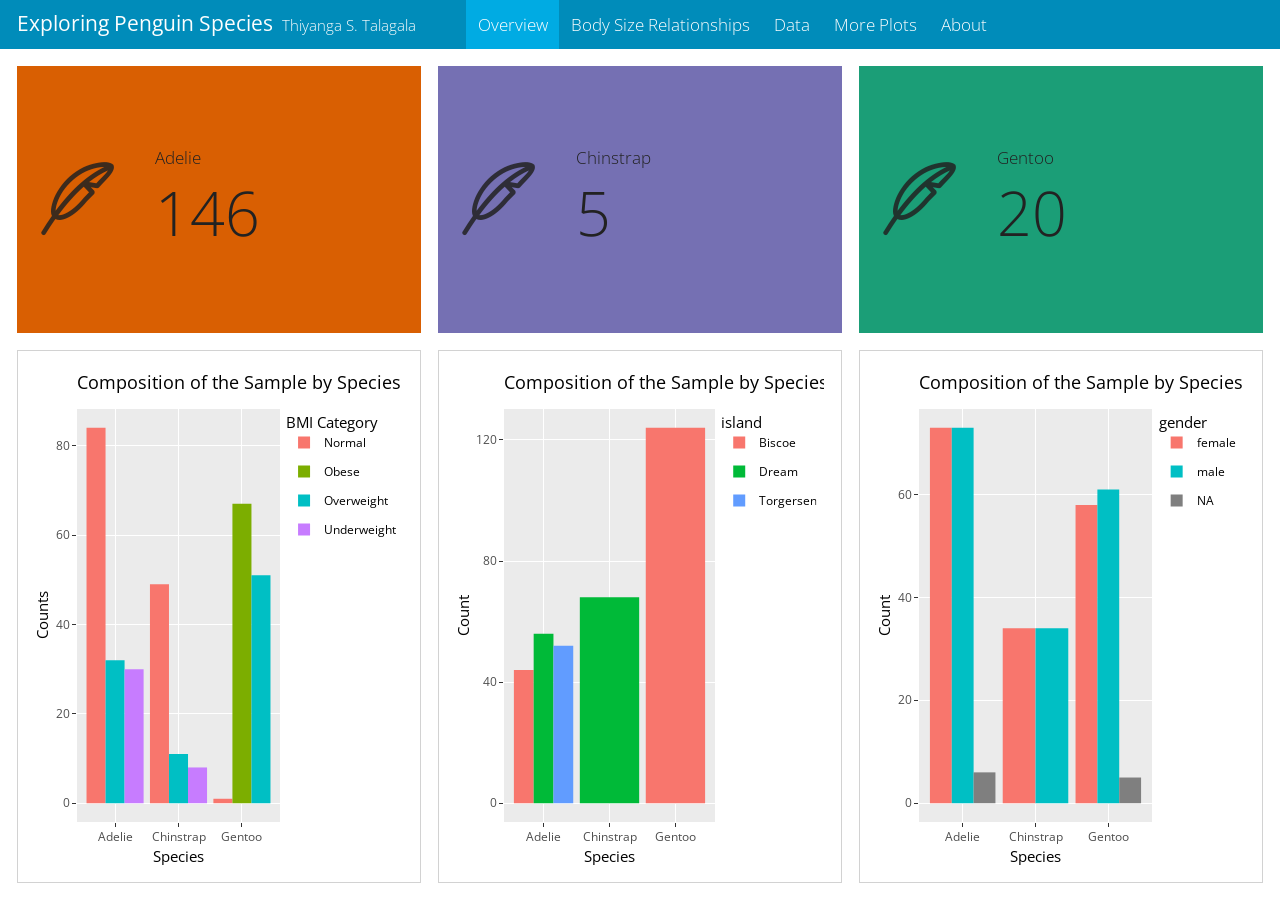
==== commit bb43ca54: "updated" ====
--- a/dashboard/index.html
+++ b/dashboard/index.html
@@ -76,6 +76,20 @@
 
 <script src="index_files/libs/dt-core-1.13.6/js/jquery.dataTables.min.js"></script>
 
+<link href="index_files/libs/leaflet-1.3.1/leaflet.css" rel="stylesheet">
+
+<script src="index_files/libs/leaflet-1.3.1/leaflet.js"></script>
+
+<link href="index_files/libs/leafletfix-1.0.0/leafletfix.css" rel="stylesheet">
+
+<script src="index_files/libs/proj4-2.6.2/proj4.min.js"></script>
+
+<script src="index_files/libs/Proj4Leaflet-1.0.1/proj4leaflet.js"></script>
+
+<link href="index_files/libs/rstudio_leaflet-1.3.1/rstudio_leaflet.css" rel="stylesheet">
+
+<script src="index_files/libs/leaflet-binding-2.2.2/leaflet.js"></script>
+
 
 
 </head>
@@ -99,7 +113,7 @@
         <div class="navbar-author">Thiyanga S. Talagala</div>
       </div>
     </div>
-<div id="dashboard-collapse" class="navbar-collapse collapse"><ul class="navbar-nav navbar-nav-scroll me-auto" role="tablist"><li class="nav-item" role="presentation"><a id="tab-overview" class="nav-link active" data-bs-toggle="tab" role="tab" data-bs-target="#overview" data-scrolling="false" href="#overview" aria-controls="overview" aria-selected="true"><span class="nav-link-text">Overview</span></a></li><li class="nav-item" role="presentation"><a id="tab-body-size-relationships" class="nav-link" data-bs-toggle="tab" role="tab" data-bs-target="#body-size-relationships" data-scrolling="false" href="#body-size-relationships" aria-controls="body-size-relationships" aria-selected="false"><span class="nav-link-text">Body Size Relationships</span></a></li><li class="nav-item" role="presentation"><a id="tab-data" class="nav-link" data-bs-toggle="tab" role="tab" data-bs-target="#data" data-scrolling="false" href="#data" aria-controls="data" aria-selected="false"><span class="nav-link-text">Data</span></a></li></ul></div></div>
+<div id="dashboard-collapse" class="navbar-collapse collapse"><ul class="navbar-nav navbar-nav-scroll me-auto" role="tablist"><li class="nav-item" role="presentation"><a id="tab-overview" class="nav-link active" data-bs-toggle="tab" role="tab" data-bs-target="#overview" data-scrolling="false" href="#overview" aria-controls="overview" aria-selected="true"><span class="nav-link-text">Overview</span></a></li><li class="nav-item" role="presentation"><a id="tab-body-size-relationships" class="nav-link" data-bs-toggle="tab" role="tab" data-bs-target="#body-size-relationships" data-scrolling="false" href="#body-size-relationships" aria-controls="body-size-relationships" aria-selected="false"><span class="nav-link-text">Body Size Relationships</span></a></li><li class="nav-item" role="presentation"><a id="tab-data" class="nav-link" data-bs-toggle="tab" role="tab" data-bs-target="#data" data-scrolling="false" href="#data" aria-controls="data" aria-selected="false"><span class="nav-link-text">Data</span></a></li><li class="nav-item" role="presentation"><a id="tab-more-plots" class="nav-link" data-bs-toggle="tab" role="tab" data-bs-target="#more-plots" data-scrolling="false" href="#more-plots" aria-controls="more-plots" aria-selected="false"><span class="nav-link-text">More Plots</span></a></li><li class="nav-item" role="presentation"><a id="tab-about" class="nav-link" data-bs-toggle="tab" role="tab" data-bs-target="#about" data-scrolling="false" href="#about" aria-controls="about" aria-selected="false"><span class="nav-link-text">About</span></a></li></ul></div></div>
 </nav>
 </header>
 <div class="page-layout-custom quarto-dashboard-content bslib-gap-spacing html-fill-container bslib-page-fill quarto-dashboard-pages">  
@@ -165,8 +179,8 @@
 <div class="card cell html-fill-item html-fill-container bslib-card" data-bslib-card-init="" data-require-bs-caller="card()" data-full-screen="false">
 <div class="card-body html-fill-item html-fill-container">
 <div class="cell-output-display html-fill-item html-fill-container">
-<div class="plotly html-widget html-fill-item html-fill-container" id="htmlwidget-3c35d74eb4695f9bb648" style="width:100%;height:406px;"></div>
-<script type="application/json" data-for="htmlwidget-3c35d74eb4695f9bb648">{"x":{"data":[{"orientation":"v","width":[0.30000000000000004,0.30000000000000027,0.29999999999999982],"base":[0,0,0],"x":[0.69999999999999996,1.7,2.7000000000000002],"y":[84,49,1],"text":["count: 84<br />species: Adelie<br />factor(BMI_category): Normal","count: 49<br />species: Chinstrap<br />factor(BMI_category): Normal","count:  1<br />species: Gentoo<br />factor(BMI_category): Normal"],"type":"bar","textposition":"none","marker":{"autocolorscale":false,"color":"rgba(248,118,109,1)","line":{"width":1.8897637795275593,"color":"transparent"}},"name":"Normal","legendgroup":"Normal","showlegend":true,"xaxis":"x","yaxis":"y","hoverinfo":"text","frame":null},{"orientation":"v","width":0.29999999999999982,"base":0,"x":[3],"y":[67],"text":"count: 67<br />species: Gentoo<br />factor(BMI_category): Obese","type":"bar","textposition":"none","marker":{"autocolorscale":false,"color":"rgba(124,174,0,1)","line":{"width":1.8897637795275593,"color":"transparent"}},"name":"Obese","legendgroup":"Obese","showlegend":true,"xaxis":"x","yaxis":"y","hoverinfo":"text","frame":null},{"orientation":"v","width":[0.29999999999999993,0.29999999999999982,0.29999999999999982],"base":[0,0,0],"x":[1,2,3.2999999999999998],"y":[32,11,51],"text":["count: 32<br />species: Adelie<br />factor(BMI_category): Overweight","count: 11<br />species: Chinstrap<br />factor(BMI_category): Overweight","count: 51<br />species: Gentoo<br />factor(BMI_category): Overweight"],"type":"bar","textposition":"none","marker":{"autocolorscale":false,"color":"rgba(0,191,196,1)","line":{"width":1.8897637795275593,"color":"transparent"}},"name":"Overweight","legendgroup":"Overweight","showlegend":true,"xaxis":"x","yaxis":"y","hoverinfo":"text","frame":null},{"orientation":"v","width":[0.29999999999999982,0.29999999999999982],"base":[0,0],"x":[1.3,2.2999999999999998],"y":[30,8],"text":["count: 30<br />species: Adelie<br />factor(BMI_category): Underweight","count:  8<br />species: Chinstrap<br />factor(BMI_category): Underweight"],"type":"bar","textposition":"none","marker":{"autocolorscale":false,"color":"rgba(199,124,255,1)","line":{"width":1.8897637795275593,"color":"transparent"}},"name":"Underweight","legendgroup":"Underweight","showlegend":true,"xaxis":"x","yaxis":"y","hoverinfo":"text","frame":null}],"layout":{"margin":{"t":40.840182648401829,"r":7.3059360730593621,"b":37.260273972602747,"l":37.260273972602747},"plot_bgcolor":"rgba(235,235,235,1)","paper_bgcolor":"rgba(255,255,255,1)","font":{"color":"rgba(0,0,0,1)","family":"","size":14.611872146118724},"title":{"text":" Composition of the Sample by Species and BMI Category","font":{"color":"rgba(0,0,0,1)","family":"","size":17.534246575342465},"x":0,"xref":"paper"},"xaxis":{"domain":[0,1],"automargin":true,"type":"linear","autorange":false,"range":[0.40000000000000002,3.6000000000000001],"tickmode":"array","ticktext":["Adelie","Chinstrap","Gentoo"],"tickvals":[1,2,3],"categoryorder":"array","categoryarray":["Adelie","Chinstrap","Gentoo"],"nticks":null,"ticks":"outside","tickcolor":"rgba(51,51,51,1)","ticklen":3.6529680365296811,"tickwidth":0,"showticklabels":true,"tickfont":{"color":"rgba(77,77,77,1)","family":"","size":11.68949771689498},"tickangle":-0,"showline":false,"linecolor":null,"linewidth":0,"showgrid":true,"gridcolor":"rgba(255,255,255,1)","gridwidth":0,"zeroline":false,"anchor":"y","title":{"text":"Species","font":{"color":"rgba(0,0,0,1)","family":"","size":14.611872146118724}},"hoverformat":".2f"},"yaxis":{"domain":[0,1],"automargin":true,"type":"linear","autorange":false,"range":[-4.2000000000000002,88.200000000000003],"tickmode":"array","ticktext":["0","20","40","60","80"],"tickvals":[0,20,40,60,80],"categoryorder":"array","categoryarray":["0","20","40","60","80"],"nticks":null,"ticks":"outside","tickcolor":"rgba(51,51,51,1)","ticklen":3.6529680365296811,"tickwidth":0,"showticklabels":true,"tickfont":{"color":"rgba(77,77,77,1)","family":"","size":11.689497716894984},"tickangle":-0,"showline":false,"linecolor":null,"linewidth":0,"showgrid":true,"gridcolor":"rgba(255,255,255,1)","gridwidth":0,"zeroline":false,"anchor":"x","title":{"text":"Counts","font":{"color":"rgba(0,0,0,1)","family":"","size":14.611872146118724}},"hoverformat":".2f"},"shapes":[{"type":"rect","fillcolor":null,"line":{"color":null,"width":0,"linetype":[]},"yref":"paper","xref":"paper","layer":"below","x0":0,"x1":1,"y0":0,"y1":1}],"showlegend":true,"legend":{"bgcolor":"rgba(255,255,255,1)","bordercolor":"transparent","borderwidth":0,"font":{"color":"rgba(0,0,0,1)","family":"","size":11.68949771689498},"title":{"text":"BMI Category","font":{"color":"rgba(0,0,0,1)","family":"","size":14.611872146118724}}},"hovermode":"closest","barmode":"relative"},"config":{"doubleClick":"reset","modeBarButtonsToAdd":["hoverclosest","hovercompare"],"showSendToCloud":false},"source":"A","attrs":{"3a4c5ce63574":{"x":{},"fill":{},"type":"bar"}},"cur_data":"3a4c5ce63574","visdat":{"3a4c5ce63574":["function (y) ","x"]},"highlight":{"on":"plotly_click","persistent":false,"dynamic":false,"selectize":false,"opacityDim":0.20000000000000001,"selected":{"opacity":1},"debounce":0},"shinyEvents":["plotly_hover","plotly_click","plotly_selected","plotly_relayout","plotly_brushed","plotly_brushing","plotly_clickannotation","plotly_doubleclick","plotly_deselect","plotly_afterplot","plotly_sunburstclick"],"base_url":"https://plot.ly"},"evals":[],"jsHooks":[]}</script>
+<div class="plotly html-widget html-fill-item html-fill-container" id="htmlwidget-902d1737caf97fcd6e92" style="width:100%;height:406px;"></div>
+<script type="application/json" data-for="htmlwidget-902d1737caf97fcd6e92">{"x":{"data":[{"orientation":"v","width":[0.30000000000000004,0.30000000000000027,0.29999999999999982],"base":[0,0,0],"x":[0.69999999999999996,1.7,2.7000000000000002],"y":[84,49,1],"text":["count: 84<br />species: Adelie<br />factor(BMI_category): Normal","count: 49<br />species: Chinstrap<br />factor(BMI_category): Normal","count:  1<br />species: Gentoo<br />factor(BMI_category): Normal"],"type":"bar","textposition":"none","marker":{"autocolorscale":false,"color":"rgba(248,118,109,1)","line":{"width":1.8897637795275593,"color":"transparent"}},"name":"Normal","legendgroup":"Normal","showlegend":true,"xaxis":"x","yaxis":"y","hoverinfo":"text","frame":null},{"orientation":"v","width":0.29999999999999982,"base":0,"x":[3],"y":[67],"text":"count: 67<br />species: Gentoo<br />factor(BMI_category): Obese","type":"bar","textposition":"none","marker":{"autocolorscale":false,"color":"rgba(124,174,0,1)","line":{"width":1.8897637795275593,"color":"transparent"}},"name":"Obese","legendgroup":"Obese","showlegend":true,"xaxis":"x","yaxis":"y","hoverinfo":"text","frame":null},{"orientation":"v","width":[0.29999999999999993,0.29999999999999982,0.29999999999999982],"base":[0,0,0],"x":[1,2,3.2999999999999998],"y":[32,11,51],"text":["count: 32<br />species: Adelie<br />factor(BMI_category): Overweight","count: 11<br />species: Chinstrap<br />factor(BMI_category): Overweight","count: 51<br />species: Gentoo<br />factor(BMI_category): Overweight"],"type":"bar","textposition":"none","marker":{"autocolorscale":false,"color":"rgba(0,191,196,1)","line":{"width":1.8897637795275593,"color":"transparent"}},"name":"Overweight","legendgroup":"Overweight","showlegend":true,"xaxis":"x","yaxis":"y","hoverinfo":"text","frame":null},{"orientation":"v","width":[0.29999999999999982,0.29999999999999982],"base":[0,0],"x":[1.3,2.2999999999999998],"y":[30,8],"text":["count: 30<br />species: Adelie<br />factor(BMI_category): Underweight","count:  8<br />species: Chinstrap<br />factor(BMI_category): Underweight"],"type":"bar","textposition":"none","marker":{"autocolorscale":false,"color":"rgba(199,124,255,1)","line":{"width":1.8897637795275593,"color":"transparent"}},"name":"Underweight","legendgroup":"Underweight","showlegend":true,"xaxis":"x","yaxis":"y","hoverinfo":"text","frame":null}],"layout":{"margin":{"t":40.840182648401829,"r":7.3059360730593621,"b":37.260273972602747,"l":37.260273972602747},"plot_bgcolor":"rgba(235,235,235,1)","paper_bgcolor":"rgba(255,255,255,1)","font":{"color":"rgba(0,0,0,1)","family":"","size":14.611872146118724},"title":{"text":" Composition of the Sample by Species and BMI Category","font":{"color":"rgba(0,0,0,1)","family":"","size":17.534246575342465},"x":0,"xref":"paper"},"xaxis":{"domain":[0,1],"automargin":true,"type":"linear","autorange":false,"range":[0.40000000000000002,3.6000000000000001],"tickmode":"array","ticktext":["Adelie","Chinstrap","Gentoo"],"tickvals":[1,2,3],"categoryorder":"array","categoryarray":["Adelie","Chinstrap","Gentoo"],"nticks":null,"ticks":"outside","tickcolor":"rgba(51,51,51,1)","ticklen":3.6529680365296811,"tickwidth":0,"showticklabels":true,"tickfont":{"color":"rgba(77,77,77,1)","family":"","size":11.68949771689498},"tickangle":-0,"showline":false,"linecolor":null,"linewidth":0,"showgrid":true,"gridcolor":"rgba(255,255,255,1)","gridwidth":0,"zeroline":false,"anchor":"y","title":{"text":"Species","font":{"color":"rgba(0,0,0,1)","family":"","size":14.611872146118724}},"hoverformat":".2f"},"yaxis":{"domain":[0,1],"automargin":true,"type":"linear","autorange":false,"range":[-4.2000000000000002,88.200000000000003],"tickmode":"array","ticktext":["0","20","40","60","80"],"tickvals":[0,20,40,60,80],"categoryorder":"array","categoryarray":["0","20","40","60","80"],"nticks":null,"ticks":"outside","tickcolor":"rgba(51,51,51,1)","ticklen":3.6529680365296811,"tickwidth":0,"showticklabels":true,"tickfont":{"color":"rgba(77,77,77,1)","family":"","size":11.689497716894984},"tickangle":-0,"showline":false,"linecolor":null,"linewidth":0,"showgrid":true,"gridcolor":"rgba(255,255,255,1)","gridwidth":0,"zeroline":false,"anchor":"x","title":{"text":"Counts","font":{"color":"rgba(0,0,0,1)","family":"","size":14.611872146118724}},"hoverformat":".2f"},"shapes":[{"type":"rect","fillcolor":null,"line":{"color":null,"width":0,"linetype":[]},"yref":"paper","xref":"paper","layer":"below","x0":0,"x1":1,"y0":0,"y1":1}],"showlegend":true,"legend":{"bgcolor":"rgba(255,255,255,1)","bordercolor":"transparent","borderwidth":0,"font":{"color":"rgba(0,0,0,1)","family":"","size":11.68949771689498},"title":{"text":"BMI Category","font":{"color":"rgba(0,0,0,1)","family":"","size":14.611872146118724}}},"hovermode":"closest","barmode":"relative"},"config":{"doubleClick":"reset","modeBarButtonsToAdd":["hoverclosest","hovercompare"],"showSendToCloud":false},"source":"A","attrs":{"361c38312041":{"x":{},"fill":{},"type":"bar"}},"cur_data":"361c38312041","visdat":{"361c38312041":["function (y) ","x"]},"highlight":{"on":"plotly_click","persistent":false,"dynamic":false,"selectize":false,"opacityDim":0.20000000000000001,"selected":{"opacity":1},"debounce":0},"shinyEvents":["plotly_hover","plotly_click","plotly_selected","plotly_relayout","plotly_brushed","plotly_brushing","plotly_clickannotation","plotly_doubleclick","plotly_deselect","plotly_afterplot","plotly_sunburstclick"],"base_url":"https://plot.ly"},"evals":[],"jsHooks":[]}</script>
 </div>
 </div>
 <bslib-tooltip placement="auto" bsoptions="[]" data-require-bs-version="5" data-require-bs-caller="tooltip()">
@@ -179,8 +193,8 @@
 <div class="card cell html-fill-item html-fill-container bslib-card" data-bslib-card-init="" data-require-bs-caller="card()" data-full-screen="false">
 <div class="card-body html-fill-item html-fill-container">
 <div class="cell-output-display html-fill-item html-fill-container">
-<div class="plotly html-widget html-fill-item html-fill-container" id="htmlwidget-db7ad7831cd3750bcfe9" style="width:100%;height:406px;"></div>
-<script type="application/json" data-for="htmlwidget-db7ad7831cd3750bcfe9">{"x":{"data":[{"orientation":"v","width":[0.30000000000000004,0.90000000000000036],"base":[0,0],"x":[0.69999999999999996,3],"y":[44,124],"text":["count:  44<br />species: Adelie<br />island: Biscoe","count: 124<br />species: Gentoo<br />island: Biscoe"],"type":"bar","textposition":"none","marker":{"autocolorscale":false,"color":"rgba(248,118,109,1)","line":{"width":1.8897637795275593,"color":"transparent"}},"name":"Biscoe","legendgroup":"Biscoe","showlegend":true,"xaxis":"x","yaxis":"y","hoverinfo":"text","frame":null},{"orientation":"v","width":[0.29999999999999993,0.90000000000000013],"base":[0,0],"x":[1,2],"y":[56,68],"text":["count:  56<br />species: Adelie<br />island: Dream","count:  68<br />species: Chinstrap<br />island: Dream"],"type":"bar","textposition":"none","marker":{"autocolorscale":false,"color":"rgba(0,186,56,1)","line":{"width":1.8897637795275593,"color":"transparent"}},"name":"Dream","legendgroup":"Dream","showlegend":true,"xaxis":"x","yaxis":"y","hoverinfo":"text","frame":null},{"orientation":"v","width":0.29999999999999982,"base":0,"x":[1.3],"y":[52],"text":"count:  52<br />species: Adelie<br />island: Torgersen","type":"bar","textposition":"none","marker":{"autocolorscale":false,"color":"rgba(97,156,255,1)","line":{"width":1.8897637795275593,"color":"transparent"}},"name":"Torgersen","legendgroup":"Torgersen","showlegend":true,"xaxis":"x","yaxis":"y","hoverinfo":"text","frame":null}],"layout":{"margin":{"t":40.840182648401829,"r":7.3059360730593621,"b":37.260273972602747,"l":43.105022831050242},"plot_bgcolor":"rgba(235,235,235,1)","paper_bgcolor":"rgba(255,255,255,1)","font":{"color":"rgba(0,0,0,1)","family":"","size":14.611872146118724},"title":{"text":"Composition of the Sample by Species and Island","font":{"color":"rgba(0,0,0,1)","family":"","size":17.534246575342465},"x":0,"xref":"paper"},"xaxis":{"domain":[0,1],"automargin":true,"type":"linear","autorange":false,"range":[0.40000000000000002,3.6000000000000001],"tickmode":"array","ticktext":["Adelie","Chinstrap","Gentoo"],"tickvals":[1,2,3],"categoryorder":"array","categoryarray":["Adelie","Chinstrap","Gentoo"],"nticks":null,"ticks":"outside","tickcolor":"rgba(51,51,51,1)","ticklen":3.6529680365296811,"tickwidth":0,"showticklabels":true,"tickfont":{"color":"rgba(77,77,77,1)","family":"","size":11.68949771689498},"tickangle":-0,"showline":false,"linecolor":null,"linewidth":0,"showgrid":true,"gridcolor":"rgba(255,255,255,1)","gridwidth":0,"zeroline":false,"anchor":"y","title":{"text":"Species","font":{"color":"rgba(0,0,0,1)","family":"","size":14.611872146118724}},"hoverformat":".2f"},"yaxis":{"domain":[0,1],"automargin":true,"type":"linear","autorange":false,"range":[-6.2000000000000002,130.19999999999999],"tickmode":"array","ticktext":["0","40","80","120"],"tickvals":[0,40,80,120],"categoryorder":"array","categoryarray":["0","40","80","120"],"nticks":null,"ticks":"outside","tickcolor":"rgba(51,51,51,1)","ticklen":3.6529680365296811,"tickwidth":0,"showticklabels":true,"tickfont":{"color":"rgba(77,77,77,1)","family":"","size":11.689497716894984},"tickangle":-0,"showline":false,"linecolor":null,"linewidth":0,"showgrid":true,"gridcolor":"rgba(255,255,255,1)","gridwidth":0,"zeroline":false,"anchor":"x","title":{"text":"Count","font":{"color":"rgba(0,0,0,1)","family":"","size":14.611872146118724}},"hoverformat":".2f"},"shapes":[{"type":"rect","fillcolor":null,"line":{"color":null,"width":0,"linetype":[]},"yref":"paper","xref":"paper","layer":"below","x0":0,"x1":1,"y0":0,"y1":1}],"showlegend":true,"legend":{"bgcolor":"rgba(255,255,255,1)","bordercolor":"transparent","borderwidth":0,"font":{"color":"rgba(0,0,0,1)","family":"","size":11.68949771689498},"title":{"text":"island","font":{"color":"rgba(0,0,0,1)","family":"","size":14.611872146118724}}},"hovermode":"closest","barmode":"relative"},"config":{"doubleClick":"reset","modeBarButtonsToAdd":["hoverclosest","hovercompare"],"showSendToCloud":false},"source":"A","attrs":{"3a4c7c37961":{"x":{},"fill":{},"type":"bar"}},"cur_data":"3a4c7c37961","visdat":{"3a4c7c37961":["function (y) ","x"]},"highlight":{"on":"plotly_click","persistent":false,"dynamic":false,"selectize":false,"opacityDim":0.20000000000000001,"selected":{"opacity":1},"debounce":0},"shinyEvents":["plotly_hover","plotly_click","plotly_selected","plotly_relayout","plotly_brushed","plotly_brushing","plotly_clickannotation","plotly_doubleclick","plotly_deselect","plotly_afterplot","plotly_sunburstclick"],"base_url":"https://plot.ly"},"evals":[],"jsHooks":[]}</script>
+<div class="plotly html-widget html-fill-item html-fill-container" id="htmlwidget-7ce2d863f2ea0a57c2e3" style="width:100%;height:406px;"></div>
+<script type="application/json" data-for="htmlwidget-7ce2d863f2ea0a57c2e3">{"x":{"data":[{"orientation":"v","width":[0.30000000000000004,0.90000000000000036],"base":[0,0],"x":[0.69999999999999996,3],"y":[44,124],"text":["count:  44<br />species: Adelie<br />island: Biscoe","count: 124<br />species: Gentoo<br />island: Biscoe"],"type":"bar","textposition":"none","marker":{"autocolorscale":false,"color":"rgba(248,118,109,1)","line":{"width":1.8897637795275593,"color":"transparent"}},"name":"Biscoe","legendgroup":"Biscoe","showlegend":true,"xaxis":"x","yaxis":"y","hoverinfo":"text","frame":null},{"orientation":"v","width":[0.29999999999999993,0.90000000000000013],"base":[0,0],"x":[1,2],"y":[56,68],"text":["count:  56<br />species: Adelie<br />island: Dream","count:  68<br />species: Chinstrap<br />island: Dream"],"type":"bar","textposition":"none","marker":{"autocolorscale":false,"color":"rgba(0,186,56,1)","line":{"width":1.8897637795275593,"color":"transparent"}},"name":"Dream","legendgroup":"Dream","showlegend":true,"xaxis":"x","yaxis":"y","hoverinfo":"text","frame":null},{"orientation":"v","width":0.29999999999999982,"base":0,"x":[1.3],"y":[52],"text":"count:  52<br />species: Adelie<br />island: Torgersen","type":"bar","textposition":"none","marker":{"autocolorscale":false,"color":"rgba(97,156,255,1)","line":{"width":1.8897637795275593,"color":"transparent"}},"name":"Torgersen","legendgroup":"Torgersen","showlegend":true,"xaxis":"x","yaxis":"y","hoverinfo":"text","frame":null}],"layout":{"margin":{"t":40.840182648401829,"r":7.3059360730593621,"b":37.260273972602747,"l":43.105022831050242},"plot_bgcolor":"rgba(235,235,235,1)","paper_bgcolor":"rgba(255,255,255,1)","font":{"color":"rgba(0,0,0,1)","family":"","size":14.611872146118724},"title":{"text":"Composition of the Sample by Species and Island","font":{"color":"rgba(0,0,0,1)","family":"","size":17.534246575342465},"x":0,"xref":"paper"},"xaxis":{"domain":[0,1],"automargin":true,"type":"linear","autorange":false,"range":[0.40000000000000002,3.6000000000000001],"tickmode":"array","ticktext":["Adelie","Chinstrap","Gentoo"],"tickvals":[1,2,3],"categoryorder":"array","categoryarray":["Adelie","Chinstrap","Gentoo"],"nticks":null,"ticks":"outside","tickcolor":"rgba(51,51,51,1)","ticklen":3.6529680365296811,"tickwidth":0,"showticklabels":true,"tickfont":{"color":"rgba(77,77,77,1)","family":"","size":11.68949771689498},"tickangle":-0,"showline":false,"linecolor":null,"linewidth":0,"showgrid":true,"gridcolor":"rgba(255,255,255,1)","gridwidth":0,"zeroline":false,"anchor":"y","title":{"text":"Species","font":{"color":"rgba(0,0,0,1)","family":"","size":14.611872146118724}},"hoverformat":".2f"},"yaxis":{"domain":[0,1],"automargin":true,"type":"linear","autorange":false,"range":[-6.2000000000000002,130.19999999999999],"tickmode":"array","ticktext":["0","40","80","120"],"tickvals":[0,40,80,120],"categoryorder":"array","categoryarray":["0","40","80","120"],"nticks":null,"ticks":"outside","tickcolor":"rgba(51,51,51,1)","ticklen":3.6529680365296811,"tickwidth":0,"showticklabels":true,"tickfont":{"color":"rgba(77,77,77,1)","family":"","size":11.689497716894984},"tickangle":-0,"showline":false,"linecolor":null,"linewidth":0,"showgrid":true,"gridcolor":"rgba(255,255,255,1)","gridwidth":0,"zeroline":false,"anchor":"x","title":{"text":"Count","font":{"color":"rgba(0,0,0,1)","family":"","size":14.611872146118724}},"hoverformat":".2f"},"shapes":[{"type":"rect","fillcolor":null,"line":{"color":null,"width":0,"linetype":[]},"yref":"paper","xref":"paper","layer":"below","x0":0,"x1":1,"y0":0,"y1":1}],"showlegend":true,"legend":{"bgcolor":"rgba(255,255,255,1)","bordercolor":"transparent","borderwidth":0,"font":{"color":"rgba(0,0,0,1)","family":"","size":11.68949771689498},"title":{"text":"island","font":{"color":"rgba(0,0,0,1)","family":"","size":14.611872146118724}}},"hovermode":"closest","barmode":"relative"},"config":{"doubleClick":"reset","modeBarButtonsToAdd":["hoverclosest","hovercompare"],"showSendToCloud":false},"source":"A","attrs":{"361c860212b":{"x":{},"fill":{},"type":"bar"}},"cur_data":"361c860212b","visdat":{"361c860212b":["function (y) ","x"]},"highlight":{"on":"plotly_click","persistent":false,"dynamic":false,"selectize":false,"opacityDim":0.20000000000000001,"selected":{"opacity":1},"debounce":0},"shinyEvents":["plotly_hover","plotly_click","plotly_selected","plotly_relayout","plotly_brushed","plotly_brushing","plotly_clickannotation","plotly_doubleclick","plotly_deselect","plotly_afterplot","plotly_sunburstclick"],"base_url":"https://plot.ly"},"evals":[],"jsHooks":[]}</script>
 </div>
 </div>
 <bslib-tooltip placement="auto" bsoptions="[]" data-require-bs-version="5" data-require-bs-caller="tooltip()">
@@ -193,8 +207,8 @@
 <div class="card cell html-fill-item html-fill-container bslib-card" data-bslib-card-init="" data-require-bs-caller="card()" data-full-screen="false">
 <div class="card-body html-fill-item html-fill-container">
 <div class="cell-output-display html-fill-item html-fill-container">
-<div class="plotly html-widget html-fill-item html-fill-container" id="htmlwidget-305672f7ac5d2206731a" style="width:100%;height:406px;"></div>
-<script type="application/json" data-for="htmlwidget-305672f7ac5d2206731a">{"x":{"data":[{"orientation":"v","width":[0.30000000000000004,0.45000000000000018,0.29999999999999982],"base":[0,0,0],"x":[0.69999999999999996,1.7749999999999999,2.7000000000000002],"y":[73,34,58],"text":["count: 73<br />species: Adelie<br />gender: female","count: 34<br />species: Chinstrap<br />gender: female","count: 58<br />species: Gentoo<br />gender: female"],"type":"bar","textposition":"none","marker":{"autocolorscale":false,"color":"rgba(248,118,109,1)","line":{"width":1.8897637795275593,"color":"transparent"}},"name":"female","legendgroup":"female","showlegend":true,"xaxis":"x","yaxis":"y","hoverinfo":"text","frame":null},{"orientation":"v","width":[0.29999999999999993,0.45000000000000018,0.29999999999999982],"base":[0,0,0],"x":[1,2.2250000000000001,3],"y":[73,34,61],"text":["count: 73<br />species: Adelie<br />gender: male","count: 34<br />species: Chinstrap<br />gender: male","count: 61<br />species: Gentoo<br />gender: male"],"type":"bar","textposition":"none","marker":{"autocolorscale":false,"color":"rgba(0,191,196,1)","line":{"width":1.8897637795275593,"color":"transparent"}},"name":"male","legendgroup":"male","showlegend":true,"xaxis":"x","yaxis":"y","hoverinfo":"text","frame":null},{"orientation":"v","width":[0.29999999999999982,0.29999999999999982],"base":[0,0],"x":[1.3,3.2999999999999998],"y":[6,5],"text":["count:  6<br />species: Adelie<br />gender: NA","count:  5<br />species: Gentoo<br />gender: NA"],"type":"bar","textposition":"none","marker":{"autocolorscale":false,"color":"rgba(127,127,127,1)","line":{"width":1.8897637795275593,"color":"transparent"}},"name":"NA","legendgroup":"NA","showlegend":true,"xaxis":"x","yaxis":"y","hoverinfo":"text","frame":null}],"layout":{"margin":{"t":40.840182648401829,"r":7.3059360730593621,"b":37.260273972602747,"l":37.260273972602747},"plot_bgcolor":"rgba(235,235,235,1)","paper_bgcolor":"rgba(255,255,255,1)","font":{"color":"rgba(0,0,0,1)","family":"","size":14.611872146118724},"title":{"text":"Composition of the Sample by Species and Gender","font":{"color":"rgba(0,0,0,1)","family":"","size":17.534246575342465},"x":0,"xref":"paper"},"xaxis":{"domain":[0,1],"automargin":true,"type":"linear","autorange":false,"range":[0.40000000000000002,3.6000000000000001],"tickmode":"array","ticktext":["Adelie","Chinstrap","Gentoo"],"tickvals":[1,2,3],"categoryorder":"array","categoryarray":["Adelie","Chinstrap","Gentoo"],"nticks":null,"ticks":"outside","tickcolor":"rgba(51,51,51,1)","ticklen":3.6529680365296811,"tickwidth":0,"showticklabels":true,"tickfont":{"color":"rgba(77,77,77,1)","family":"","size":11.68949771689498},"tickangle":-0,"showline":false,"linecolor":null,"linewidth":0,"showgrid":true,"gridcolor":"rgba(255,255,255,1)","gridwidth":0,"zeroline":false,"anchor":"y","title":{"text":"Species","font":{"color":"rgba(0,0,0,1)","family":"","size":14.611872146118724}},"hoverformat":".2f"},"yaxis":{"domain":[0,1],"automargin":true,"type":"linear","autorange":false,"range":[-3.6500000000000004,76.650000000000006],"tickmode":"array","ticktext":["0","20","40","60"],"tickvals":[4.4408920985006262e-16,20,40.000000000000007,60],"categoryorder":"array","categoryarray":["0","20","40","60"],"nticks":null,"ticks":"outside","tickcolor":"rgba(51,51,51,1)","ticklen":3.6529680365296811,"tickwidth":0,"showticklabels":true,"tickfont":{"color":"rgba(77,77,77,1)","family":"","size":11.689497716894984},"tickangle":-0,"showline":false,"linecolor":null,"linewidth":0,"showgrid":true,"gridcolor":"rgba(255,255,255,1)","gridwidth":0,"zeroline":false,"anchor":"x","title":{"text":"Count","font":{"color":"rgba(0,0,0,1)","family":"","size":14.611872146118724}},"hoverformat":".2f"},"shapes":[{"type":"rect","fillcolor":null,"line":{"color":null,"width":0,"linetype":[]},"yref":"paper","xref":"paper","layer":"below","x0":0,"x1":1,"y0":0,"y1":1}],"showlegend":true,"legend":{"bgcolor":"rgba(255,255,255,1)","bordercolor":"transparent","borderwidth":0,"font":{"color":"rgba(0,0,0,1)","family":"","size":11.68949771689498},"title":{"text":"gender","font":{"color":"rgba(0,0,0,1)","family":"","size":14.611872146118724}}},"hovermode":"closest","barmode":"relative"},"config":{"doubleClick":"reset","modeBarButtonsToAdd":["hoverclosest","hovercompare"],"showSendToCloud":false},"source":"A","attrs":{"3a4c3f76688":{"x":{},"fill":{},"type":"bar"}},"cur_data":"3a4c3f76688","visdat":{"3a4c3f76688":["function (y) ","x"]},"highlight":{"on":"plotly_click","persistent":false,"dynamic":false,"selectize":false,"opacityDim":0.20000000000000001,"selected":{"opacity":1},"debounce":0},"shinyEvents":["plotly_hover","plotly_click","plotly_selected","plotly_relayout","plotly_brushed","plotly_brushing","plotly_clickannotation","plotly_doubleclick","plotly_deselect","plotly_afterplot","plotly_sunburstclick"],"base_url":"https://plot.ly"},"evals":[],"jsHooks":[]}</script>
+<div class="plotly html-widget html-fill-item html-fill-container" id="htmlwidget-3f666fa739a8008bec43" style="width:100%;height:406px;"></div>
+<script type="application/json" data-for="htmlwidget-3f666fa739a8008bec43">{"x":{"data":[{"orientation":"v","width":[0.30000000000000004,0.45000000000000018,0.29999999999999982],"base":[0,0,0],"x":[0.69999999999999996,1.7749999999999999,2.7000000000000002],"y":[73,34,58],"text":["count: 73<br />species: Adelie<br />gender: female","count: 34<br />species: Chinstrap<br />gender: female","count: 58<br />species: Gentoo<br />gender: female"],"type":"bar","textposition":"none","marker":{"autocolorscale":false,"color":"rgba(248,118,109,1)","line":{"width":1.8897637795275593,"color":"transparent"}},"name":"female","legendgroup":"female","showlegend":true,"xaxis":"x","yaxis":"y","hoverinfo":"text","frame":null},{"orientation":"v","width":[0.29999999999999993,0.45000000000000018,0.29999999999999982],"base":[0,0,0],"x":[1,2.2250000000000001,3],"y":[73,34,61],"text":["count: 73<br />species: Adelie<br />gender: male","count: 34<br />species: Chinstrap<br />gender: male","count: 61<br />species: Gentoo<br />gender: male"],"type":"bar","textposition":"none","marker":{"autocolorscale":false,"color":"rgba(0,191,196,1)","line":{"width":1.8897637795275593,"color":"transparent"}},"name":"male","legendgroup":"male","showlegend":true,"xaxis":"x","yaxis":"y","hoverinfo":"text","frame":null},{"orientation":"v","width":[0.29999999999999982,0.29999999999999982],"base":[0,0],"x":[1.3,3.2999999999999998],"y":[6,5],"text":["count:  6<br />species: Adelie<br />gender: NA","count:  5<br />species: Gentoo<br />gender: NA"],"type":"bar","textposition":"none","marker":{"autocolorscale":false,"color":"rgba(127,127,127,1)","line":{"width":1.8897637795275593,"color":"transparent"}},"name":"NA","legendgroup":"NA","showlegend":true,"xaxis":"x","yaxis":"y","hoverinfo":"text","frame":null}],"layout":{"margin":{"t":40.840182648401829,"r":7.3059360730593621,"b":37.260273972602747,"l":37.260273972602747},"plot_bgcolor":"rgba(235,235,235,1)","paper_bgcolor":"rgba(255,255,255,1)","font":{"color":"rgba(0,0,0,1)","family":"","size":14.611872146118724},"title":{"text":"Composition of the Sample by Species and Gender","font":{"color":"rgba(0,0,0,1)","family":"","size":17.534246575342465},"x":0,"xref":"paper"},"xaxis":{"domain":[0,1],"automargin":true,"type":"linear","autorange":false,"range":[0.40000000000000002,3.6000000000000001],"tickmode":"array","ticktext":["Adelie","Chinstrap","Gentoo"],"tickvals":[1,2,3],"categoryorder":"array","categoryarray":["Adelie","Chinstrap","Gentoo"],"nticks":null,"ticks":"outside","tickcolor":"rgba(51,51,51,1)","ticklen":3.6529680365296811,"tickwidth":0,"showticklabels":true,"tickfont":{"color":"rgba(77,77,77,1)","family":"","size":11.68949771689498},"tickangle":-0,"showline":false,"linecolor":null,"linewidth":0,"showgrid":true,"gridcolor":"rgba(255,255,255,1)","gridwidth":0,"zeroline":false,"anchor":"y","title":{"text":"Species","font":{"color":"rgba(0,0,0,1)","family":"","size":14.611872146118724}},"hoverformat":".2f"},"yaxis":{"domain":[0,1],"automargin":true,"type":"linear","autorange":false,"range":[-3.6500000000000004,76.650000000000006],"tickmode":"array","ticktext":["0","20","40","60"],"tickvals":[4.4408920985006262e-16,20,40.000000000000007,60],"categoryorder":"array","categoryarray":["0","20","40","60"],"nticks":null,"ticks":"outside","tickcolor":"rgba(51,51,51,1)","ticklen":3.6529680365296811,"tickwidth":0,"showticklabels":true,"tickfont":{"color":"rgba(77,77,77,1)","family":"","size":11.689497716894984},"tickangle":-0,"showline":false,"linecolor":null,"linewidth":0,"showgrid":true,"gridcolor":"rgba(255,255,255,1)","gridwidth":0,"zeroline":false,"anchor":"x","title":{"text":"Count","font":{"color":"rgba(0,0,0,1)","family":"","size":14.611872146118724}},"hoverformat":".2f"},"shapes":[{"type":"rect","fillcolor":null,"line":{"color":null,"width":0,"linetype":[]},"yref":"paper","xref":"paper","layer":"below","x0":0,"x1":1,"y0":0,"y1":1}],"showlegend":true,"legend":{"bgcolor":"rgba(255,255,255,1)","bordercolor":"transparent","borderwidth":0,"font":{"color":"rgba(0,0,0,1)","family":"","size":11.68949771689498},"title":{"text":"gender","font":{"color":"rgba(0,0,0,1)","family":"","size":14.611872146118724}}},"hovermode":"closest","barmode":"relative"},"config":{"doubleClick":"reset","modeBarButtonsToAdd":["hoverclosest","hovercompare"],"showSendToCloud":false},"source":"A","attrs":{"361c69513c04":{"x":{},"fill":{},"type":"bar"}},"cur_data":"361c69513c04","visdat":{"361c69513c04":["function (y) ","x"]},"highlight":{"on":"plotly_click","persistent":false,"dynamic":false,"selectize":false,"opacityDim":0.20000000000000001,"selected":{"opacity":1},"debounce":0},"shinyEvents":["plotly_hover","plotly_click","plotly_selected","plotly_relayout","plotly_brushed","plotly_brushing","plotly_clickannotation","plotly_doubleclick","plotly_deselect","plotly_afterplot","plotly_sunburstclick"],"base_url":"https://plot.ly"},"evals":[],"jsHooks":[]}</script>
 </div>
 </div>
 <bslib-tooltip placement="auto" bsoptions="[]" data-require-bs-version="5" data-require-bs-caller="tooltip()">
@@ -212,8 +226,8 @@
 <div class="card cell html-fill-item html-fill-container bslib-card" data-bslib-card-init="" data-require-bs-caller="card()" data-full-screen="false">
 <div class="card-body html-fill-item html-fill-container">
 <div class="cell-output-display html-fill-item html-fill-container">
-<div class="plotly html-widget html-fill-item html-fill-container" id="htmlwidget-7c068db025d914ec9497" style="width:100%;height:406px;"></div>
-<script type="application/json" data-for="htmlwidget-7c068db025d914ec9497">{"x":{"data":[{"x":[32.100000000000001,32.153816046966732,32.207632093933462,32.2614481409002,32.31526418786693,32.36908023483366,32.422896281800391,32.476712328767121,32.530528375733859,32.584344422700589,32.638160469667319,32.69197651663405,32.745792563600787,32.799608610567518,32.853424657534248,32.907240704500978,32.961056751467709,33.014872798434446,33.068688845401176,33.122504892367907,33.176320939334637,33.230136986301375,33.283953033268105,33.337769080234835,33.391585127201566,33.445401174168296,33.499217221135034,33.553033268101764,33.606849315068494,33.660665362035225,33.714481409001955,33.768297455968693,33.822113502935423,33.875929549902153,33.929745596868884,33.983561643835621,34.037377690802352,34.091193737769082,34.145009784735812,34.198825831702543,34.25264187866928,34.30645792563601,34.360273972602741,34.414090019569471,34.467906066536202,34.521722113502939,34.575538160469669,34.6293542074364,34.68317025440313,34.736986301369868,34.790802348336598,34.844618395303328,34.898434442270059,34.952250489236789,35.006066536203527,35.059882583170257,35.113698630136987,35.167514677103718,35.221330724070448,35.275146771037186,35.328962818003916,35.382778864970646,35.436594911937377,35.490410958904114,35.544227005870844,35.598043052837575,35.651859099804305,35.705675146771036,35.759491193737773,35.813307240704503,35.867123287671234,35.920939334637964,35.974755381604695,36.028571428571432,36.082387475538162,36.136203522504893,36.190019569471623,36.243835616438361,36.297651663405091,36.351467710371821,36.405283757338552,36.459099804305282,36.51291585127202,36.56673189823875,36.62054794520548,36.674363992172211,36.728180039138948,36.781996086105679,36.835812133072409,36.889628180039139,36.94344422700587,36.9972602739726,37.051076320939337,37.104892367906068,37.158708414872798,37.212524461839529,37.266340508806266,37.320156555772996,37.373972602739727,37.427788649706457,37.481604696673188,37.535420743639925,37.589236790606655,37.643052837573386,37.696868884540116,37.750684931506854,37.804500978473584,37.858317025440314,37.912133072407045,37.965949119373775,38.019765166340513,38.073581213307243,38.127397260273973,38.181213307240704,38.235029354207441,38.288845401174171,38.342661448140902,38.396477495107632,38.450293542074363,38.5041095890411,38.55792563600783,38.611741682974561,38.665557729941291,38.719373776908022,38.773189823874759,38.827005870841489,38.88082191780822,38.93463796477495,38.98845401174168,39.042270058708418,39.096086105675148,39.149902152641879,39.203718199608609,39.257534246575347,39.311350293542077,39.365166340508807,39.418982387475538,39.472798434442268,39.526614481409005,39.580430528375736,39.634246575342466,39.688062622309197,39.741878669275934,39.795694716242664,39.849510763209395,39.903326810176125,39.957142857142856,40.010958904109593,40.064774951076323,40.118590998043054,40.172407045009784,40.226223091976522,40.280039138943252,40.333855185909982,40.387671232876713,40.441487279843443,40.495303326810173,40.549119373776911,40.602935420743641,40.656751467710372,40.710567514677109,40.764383561643839,40.81819960861057,40.8720156555773,40.925831702544031,40.979647749510761,41.033463796477498,41.087279843444229,41.141095890410959,41.19491193737769,41.248727984344427,41.302544031311157,41.356360078277888,41.410176125244618,41.463992172211348,41.517808219178079,41.571624266144816,41.625440313111547,41.679256360078277,41.733072407045015,41.786888454011745,41.840704500978475,41.894520547945206,41.948336594911936,42.002152641878666,42.055968688845404,42.109784735812134,42.163600782778865,42.217416829745602,42.271232876712332,42.325048923679063,42.378864970645793,42.432681017612524,42.486497064579254,42.540313111545991,42.594129158512722,42.647945205479452,42.701761252446182,42.75557729941292,42.80939334637965,42.863209393346381,42.917025440313111,42.970841487279841,43.024657534246572,43.078473581213309,43.13228962818004,43.18610567514677,43.239921722113507,43.293737769080238,43.347553816046968,43.401369863013699,43.455185909980429,43.509001956947159,43.562818003913897,43.616634050880627,43.670450097847358,43.724266144814095,43.778082191780825,43.831898238747556,43.885714285714286,43.939530332681016,43.993346379647747,44.047162426614484,44.100978473581215,44.154794520547945,44.208610567514675,44.262426614481413,44.316242661448143,44.370058708414874,44.423874755381604,44.477690802348334,44.531506849315072,44.585322896281802,44.639138943248533,44.692954990215263,44.746771037182,44.800587084148731,44.854403131115461,44.908219178082192,44.962035225048922,45.015851272015652,45.06966731898239,45.12348336594912,45.17729941291585,45.231115459882588,45.284931506849318,45.338747553816049,45.392563600782779,45.446379647749509,45.50019569471624,45.554011741682977,45.607827788649708,45.661643835616438,45.715459882583168,45.769275929549906,45.823091976516636,45.876908023483367,45.930724070450097,45.984540117416827,46.038356164383565,46.092172211350295,46.145988258317026,46.199804305283756,46.253620352250493,46.307436399217224,46.361252446183954,46.415068493150685,46.468884540117415,46.522700587084145,46.576516634050883,46.630332681017613,46.684148727984343,46.737964774951081,46.791780821917811,46.845596868884542,46.899412915851272,46.953228962818002,47.007045009784733,47.06086105675147,47.114677103718201,47.168493150684931,47.222309197651661,47.276125244618399,47.329941291585129,47.38375733855186,47.43757338551859,47.49138943248532,47.545205479452058,47.599021526418788,47.652837573385519,47.706653620352249,47.760469667318986,47.814285714285717,47.868101761252447,47.921917808219177,47.975733855185908,48.029549902152638,48.083365949119376,48.137181996086106,48.190998043052836,48.244814090019574,48.298630136986304,48.352446183953035,48.406262230919765,48.460078277886495,48.513894324853226,48.567710371819956,48.621526418786694,48.675342465753424,48.729158512720161,48.782974559686892,48.836790606653622,48.890606653620353,48.944422700587083,48.998238747553813,49.052054794520544,49.105870841487281,49.159686888454011,49.213502935420749,49.267318982387479,49.32113502935421,49.37495107632094,49.42876712328767,49.482583170254401,49.536399217221131,49.590215264187869,49.644031311154599,49.697847358121336,49.751663405088067,49.805479452054797,49.859295499021528,49.913111545988258,49.966927592954988,50.020743639921719,50.074559686888456,50.128375733855187,50.182191780821917,50.236007827788654,50.289823874755385,50.343639921722115,50.397455968688845,50.451272015655576,50.505088062622306,50.558904109589037,50.612720156555774,50.666536203522504,50.720352250489242,50.774168297455972,50.827984344422703,50.881800391389433,50.935616438356163,50.989432485322894,51.043248532289624,51.097064579256362,51.150880626223092,51.204696673189829,51.25851272015656,51.31232876712329,51.366144814090021,51.419960861056751,51.473776908023481,51.527592954990212,51.581409001956949,51.635225048923679,51.68904109589041,51.742857142857147,51.796673189823878,51.850489236790608,51.904305283757338,51.958121330724069,52.011937377690799,52.06575342465753,52.119569471624267,52.173385518590997,52.227201565557735,52.281017612524465,52.334833659491196,52.388649706457926,52.442465753424656,52.496281800391387,52.550097847358117,52.603913894324855,52.657729941291585,52.711545988258322,52.765362035225053,52.819178082191783,52.872994129158513,52.926810176125244,52.980626223091974,53.034442270058705,53.088258317025442,53.142074363992172,53.195890410958903,53.24970645792564,53.303522504892371,53.357338551859101,53.411154598825831,53.464970645792562,53.518786692759292,53.572602739726022,53.62641878669276,53.68023483365949,53.734050880626228,53.787866927592958,53.841682974559689,53.895499021526419,53.949315068493149,54.00313111545988,54.05694716242661,54.110763209393347,54.164579256360078,54.218395303326815,54.272211350293546,54.326027397260276,54.379843444227006,54.433659491193737,54.487475538160467,54.541291585127198,54.595107632093935,54.648923679060665,54.702739726027396,54.756555772994133,54.810371819960864,54.864187866927594,54.918003913894324,54.971819960861055,55.025636007827785,55.079452054794515,55.133268101761253,55.187084148727983,55.240900195694721,55.294716242661451,55.348532289628182,55.402348336594912,55.456164383561642,55.509980430528373,55.563796477495103,55.61761252446184,55.671428571428571,55.725244618395308,55.779060665362039,55.832876712328769,55.886692759295499,55.94050880626223,55.99432485322896,56.048140900195691,56.101956947162428,56.155772994129158,56.209589041095889,56.263405088062626,56.317221135029357,56.371037181996087,56.424853228962817,56.478669275929548,56.532485322896278,56.586301369863016,56.640117416829746,56.693933463796476,56.747749510763214,56.801565557729944,56.855381604696674,56.909197651663405,56.963013698630135,57.016829745596866,57.070645792563596,57.124461839530333,57.178277886497064,57.232093933463801,57.285909980430532,57.339726027397262,57.393542074363992,57.447358121330723,57.501174168297453,57.554990215264183,57.608806262230921,57.662622309197651,57.716438356164389,57.770254403131119,57.82407045009785,57.87788649706458,57.93170254403131,57.985518590998041,58.039334637964771,58.093150684931508,58.146966731898239,58.200782778864969,58.254598825831707,58.308414872798437,58.362230919765167,58.416046966731898,58.469863013698628,58.523679060665359,58.577495107632089,58.631311154598826,58.685127201565557,58.738943248532294,58.792759295499025,58.846575342465755,58.900391389432485,58.954207436399216,59.008023483365946,59.061839530332676,59.115655577299414,59.169471624266144,59.223287671232882,59.277103718199612,59.330919765166342,59.384735812133073,59.438551859099803,59.492367906066534,59.546183953033264,59.600000000000001,59.600000000000001,59.546183953033264,59.492367906066534,59.438551859099803,59.384735812133073,59.330919765166342,59.277103718199612,59.223287671232882,59.169471624266144,59.115655577299414,59.061839530332676,59.008023483365946,58.954207436399216,58.900391389432485,58.846575342465755,58.792759295499025,58.738943248532294,58.685127201565557,58.631311154598826,58.577495107632089,58.523679060665359,58.469863013698628,58.416046966731898,58.362230919765167,58.308414872798437,58.254598825831707,58.200782778864969,58.146966731898239,58.093150684931508,58.039334637964771,57.985518590998041,57.93170254403131,57.87788649706458,57.82407045009785,57.770254403131119,57.716438356164389,57.662622309197651,57.608806262230921,57.554990215264183,57.501174168297453,57.447358121330723,57.393542074363992,57.339726027397262,57.285909980430532,57.232093933463801,57.178277886497064,57.124461839530333,57.070645792563596,57.016829745596866,56.963013698630135,56.909197651663405,56.855381604696674,56.801565557729944,56.747749510763214,56.693933463796476,56.640117416829746,56.586301369863016,56.532485322896278,56.478669275929548,56.424853228962817,56.371037181996087,56.317221135029357,56.263405088062626,56.209589041095889,56.155772994129158,56.101956947162428,56.048140900195691,55.99432485322896,55.94050880626223,55.886692759295499,55.832876712328769,55.779060665362039,55.725244618395308,55.671428571428571,55.61761252446184,55.563796477495103,55.509980430528373,55.456164383561642,55.402348336594912,55.348532289628182,55.294716242661451,55.240900195694721,55.187084148727983,55.133268101761253,55.079452054794515,55.025636007827785,54.971819960861055,54.918003913894324,54.864187866927594,54.810371819960864,54.756555772994133,54.702739726027396,54.648923679060665,54.595107632093935,54.541291585127198,54.487475538160467,54.433659491193737,54.379843444227006,54.326027397260276,54.272211350293546,54.218395303326815,54.164579256360078,54.110763209393347,54.05694716242661,54.00313111545988,53.949315068493149,53.895499021526419,53.841682974559689,53.787866927592958,53.734050880626228,53.68023483365949,53.62641878669276,53.572602739726022,53.518786692759292,53.464970645792562,53.411154598825831,53.357338551859101,53.303522504892371,53.24970645792564,53.195890410958903,53.142074363992172,53.088258317025442,53.034442270058705,52.980626223091974,52.926810176125244,52.872994129158513,52.819178082191783,52.765362035225053,52.711545988258322,52.657729941291585,52.603913894324855,52.550097847358117,52.496281800391387,52.442465753424656,52.388649706457926,52.334833659491196,52.281017612524465,52.227201565557735,52.173385518590997,52.119569471624267,52.06575342465753,52.011937377690799,51.958121330724069,51.904305283757338,51.850489236790608,51.796673189823878,51.742857142857147,51.68904109589041,51.635225048923679,51.581409001956949,51.527592954990212,51.473776908023481,51.419960861056751,51.366144814090021,51.31232876712329,51.25851272015656,51.204696673189829,51.150880626223092,51.097064579256362,51.043248532289624,50.989432485322894,50.935616438356163,50.881800391389433,50.827984344422703,50.774168297455972,50.720352250489242,50.666536203522504,50.612720156555774,50.558904109589037,50.505088062622306,50.451272015655576,50.397455968688845,50.343639921722115,50.289823874755385,50.236007827788654,50.182191780821917,50.128375733855187,50.074559686888456,50.020743639921719,49.966927592954988,49.913111545988258,49.859295499021528,49.805479452054797,49.751663405088067,49.697847358121336,49.644031311154599,49.590215264187869,49.536399217221131,49.482583170254401,49.42876712328767,49.37495107632094,49.32113502935421,49.267318982387479,49.213502935420749,49.159686888454011,49.105870841487281,49.052054794520544,48.998238747553813,48.944422700587083,48.890606653620353,48.836790606653622,48.782974559686892,48.729158512720161,48.675342465753424,48.621526418786694,48.567710371819956,48.513894324853226,48.460078277886495,48.406262230919765,48.352446183953035,48.298630136986304,48.244814090019574,48.190998043052836,48.137181996086106,48.083365949119376,48.029549902152638,47.975733855185908,47.921917808219177,47.868101761252447,47.814285714285717,47.760469667318986,47.706653620352249,47.652837573385519,47.599021526418788,47.545205479452058,47.49138943248532,47.43757338551859,47.38375733855186,47.329941291585129,47.276125244618399,47.222309197651661,47.168493150684931,47.114677103718201,47.06086105675147,47.007045009784733,46.953228962818002,46.899412915851272,46.845596868884542,46.791780821917811,46.737964774951081,46.684148727984343,46.630332681017613,46.576516634050883,46.522700587084145,46.468884540117415,46.415068493150685,46.361252446183954,46.307436399217224,46.253620352250493,46.199804305283756,46.145988258317026,46.092172211350295,46.038356164383565,45.984540117416827,45.930724070450097,45.876908023483367,45.823091976516636,45.769275929549906,45.715459882583168,45.661643835616438,45.607827788649708,45.554011741682977,45.50019569471624,45.446379647749509,45.392563600782779,45.338747553816049,45.284931506849318,45.231115459882588,45.17729941291585,45.12348336594912,45.06966731898239,45.015851272015652,44.962035225048922,44.908219178082192,44.854403131115461,44.800587084148731,44.746771037182,44.692954990215263,44.639138943248533,44.585322896281802,44.531506849315072,44.477690802348334,44.423874755381604,44.370058708414874,44.316242661448143,44.262426614481413,44.208610567514675,44.154794520547945,44.100978473581215,44.047162426614484,43.993346379647747,43.939530332681016,43.885714285714286,43.831898238747556,43.778082191780825,43.724266144814095,43.670450097847358,43.616634050880627,43.562818003913897,43.509001956947159,43.455185909980429,43.401369863013699,43.347553816046968,43.293737769080238,43.239921722113507,43.18610567514677,43.13228962818004,43.078473581213309,43.024657534246572,42.970841487279841,42.917025440313111,42.863209393346381,42.80939334637965,42.75557729941292,42.701761252446182,42.647945205479452,42.594129158512722,42.540313111545991,42.486497064579254,42.432681017612524,42.378864970645793,42.325048923679063,42.271232876712332,42.217416829745602,42.163600782778865,42.109784735812134,42.055968688845404,42.002152641878666,41.948336594911936,41.894520547945206,41.840704500978475,41.786888454011745,41.733072407045015,41.679256360078277,41.625440313111547,41.571624266144816,41.517808219178079,41.463992172211348,41.410176125244618,41.356360078277888,41.302544031311157,41.248727984344427,41.19491193737769,41.141095890410959,41.087279843444229,41.033463796477498,40.979647749510761,40.925831702544031,40.8720156555773,40.81819960861057,40.764383561643839,40.710567514677109,40.656751467710372,40.602935420743641,40.549119373776911,40.495303326810173,40.441487279843443,40.387671232876713,40.333855185909982,40.280039138943252,40.226223091976522,40.172407045009784,40.118590998043054,40.064774951076323,40.010958904109593,39.957142857142856,39.903326810176125,39.849510763209395,39.795694716242664,39.741878669275934,39.688062622309197,39.634246575342466,39.580430528375736,39.526614481409005,39.472798434442268,39.418982387475538,39.365166340508807,39.311350293542077,39.257534246575347,39.203718199608609,39.149902152641879,39.096086105675148,39.042270058708418,38.98845401174168,38.93463796477495,38.88082191780822,38.827005870841489,38.773189823874759,38.719373776908022,38.665557729941291,38.611741682974561,38.55792563600783,38.5041095890411,38.450293542074363,38.396477495107632,38.342661448140902,38.288845401174171,38.235029354207441,38.181213307240704,38.127397260273973,38.073581213307243,38.019765166340513,37.965949119373775,37.912133072407045,37.858317025440314,37.804500978473584,37.750684931506854,37.696868884540116,37.643052837573386,37.589236790606655,37.535420743639925,37.481604696673188,37.427788649706457,37.373972602739727,37.320156555772996,37.266340508806266,37.212524461839529,37.158708414872798,37.104892367906068,37.051076320939337,36.9972602739726,36.94344422700587,36.889628180039139,36.835812133072409,36.781996086105679,36.728180039138948,36.674363992172211,36.62054794520548,36.56673189823875,36.51291585127202,36.459099804305282,36.405283757338552,36.351467710371821,36.297651663405091,36.243835616438361,36.190019569471623,36.136203522504893,36.082387475538162,36.028571428571432,35.974755381604695,35.920939334637964,35.867123287671234,35.813307240704503,35.759491193737773,35.705675146771036,35.651859099804305,35.598043052837575,35.544227005870844,35.490410958904114,35.436594911937377,35.382778864970646,35.328962818003916,35.275146771037186,35.221330724070448,35.167514677103718,35.113698630136987,35.059882583170257,35.006066536203527,34.952250489236789,34.898434442270059,34.844618395303328,34.790802348336598,34.736986301369868,34.68317025440313,34.6293542074364,34.575538160469669,34.521722113502939,34.467906066536202,34.414090019569471,34.360273972602741,34.30645792563601,34.25264187866928,34.198825831702543,34.145009784735812,34.091193737769082,34.037377690802352,33.983561643835621,33.929745596868884,33.875929549902153,33.822113502935423,33.768297455968693,33.714481409001955,33.660665362035225,33.606849315068494,33.553033268101764,33.499217221135034,33.445401174168296,33.391585127201566,33.337769080234835,33.283953033268105,33.230136986301375,33.176320939334637,33.122504892367907,33.068688845401176,33.014872798434446,32.961056751467709,32.907240704500978,32.853424657534248,32.799608610567518,32.745792563600787,32.69197651663405,32.638160469667319,32.584344422700589,32.530528375733859,32.476712328767121,32.422896281800391,32.36908023483366,32.31526418786693,32.2614481409002,32.207632093933462,32.153816046966732,32.100000000000001,32.100000000000001],"y":[0,0,0,0,0,0,0,0,0,0,0,0,0,0,0,0,0,0,0,0,0,0,0,0,0,0,0,0,0,0,0,0,0,0,0,0,0,0,0,0,0,0,0,0,0,0,0,0,0,0,0,0,0,0,0,0,0,0,0,0,0,0,0,0,0,0,0,0,0,0,0,0,0,0,0,0,0,0,0,0,0,0,0,0,0,0,0,0,0,0,0,0,0,0,0,0,0,0,0,0,0,0,0,0,0,0,0,0,0,0,0,0,0,0,0,0,0,0,0,0,0,0,0,0,0,0,0,0,0,0,0,0,0,0,0,0,0,0,0,0,0,0,0,0,0,0,0,0,0,0,0,0,0,0,0,0,0,0,0,0,0,0,0,0,0,0,0,0,0,0,0,0,0,0,0,0,0,0,0,0,0,0,0,0,0,0,0,0,0,0,0,0,0,0,0,0,0,0,0,0,0,0,0,0,0,0,0,0,0,0,0,0,0,0,0,0,0,0,0,0,0,0,0,0,0,0,0,0,0,0,0,0,0,0,0,0,0,0,0,0,0,0,0,0,0,0,0,0,0,0,0,0,0,0,0,0,0,0,0,0,0,0,0,0,0,0,0,0,0,0,0,0,0,0,0,0,0,0,0,0,0,0,0,0,0,0,0,0,0,0,0,0,0,0,0,0,0,0,0,0,0,0,0,0,0,0,0,0,0,0,0,0,0,0,0,0,0,0,0,0,0,0,0,0,0,0,0,0,0,0,0,0,0,0,0,0,0,0,0,0,0,0,0,0,0,0,0,0,0,0,0,0,0,0,0,0,0,0,0,0,0,0,0,0,0,0,0,0,0,0,0,0,0,0,0,0,0,0,0,0,0,0,0,0,0,0,0,0,0,0,0,0,0,0,0,0,0,0,0,0,0,0,0,0,0,0,0,0,0,0,0,0,0,0,0,0,0,0,0,0,0,0,0,0,0,0,0,0,0,0,0,0,0,0,0,0,0,0,0,0,0,0,0,0,0,0,0,0,0,0,0,0,0,0,0,0,0,0,0,0,0,0,0,0,0,0,0,0,0,0,0,0,0,0,0,0,0,0,0,0,0,0,0,0,0,0,0,0,0,0,0,0,0,0,0,0,0,0,0,0,0,0,0,0,0,0,0,0,0,0,0,0,0,0,0,0,0,0,0,0,0,0,0,0,0,0,0,0,0,0,0,0,0,0,0,0,0,0,0,0,0,0,0,0,8.7462881480877424e-19,1.2132811722811789e-18,0,0,0,0,0,0,0,1.1653971667449849e-18,9.2251282034496816e-19,1.8360965780749643e-18,7.1505691707187082e-18,9.9136431004466852e-18,1.267671703017406e-17,1.3877787807814457e-17,1.0455267288370108e-17,0,0,4.4119160302721985e-18,5.439308910997264e-18,6.6422948346894655e-18,1.7173556862851438e-17,1.1647409003396794e-17,1.4695420567779536e-17,1.3035734258567362e-17,6.9388939039072284e-18,6.9877354824703557e-18,1.2513883341925e-17,1.1796666111031864e-17,1.3157838204973734e-17,1.467373215044512e-17,3.6214364315358311e-18,1.1644676631448917e-17,7.8216771949962987e-18,8.7187690134738166e-18,1.7347234759768071e-17,1.7347234759768071e-17,4.0339427564929979e-18,5.8688561352867836e-18,1.2908165568266432e-17,1.4629538089883733e-17,8.1416844124712519e-19,1.3001201207392675e-17,1.1665633102010471e-17,6.9388939039072284e-18,7.4200150787073421e-18,1.0183089008434664e-17,7.8705187735594322e-18,6.9388939039072284e-18,6.9388939039072284e-18,6.1014878726605057e-18,5.7534001320513255e-19,1.2377019615625079e-17,8.5020802552739308e-18,1.0626578786725359e-18,4.1820166648461759e-18,9.7081645243014011e-18,3.1693835640171682e-18,0,0,0,0,5.8764190119281236e-18,4.5631309235216427e-18,0,0,0,0,0,0,0,0,0,0,0,0,0,0,0,0,0,0,0,0,0,0,0,5.096192022217423e-18,9.3396692732145183e-18,2.0107167704607445e-17,6.2934813615380926e-17,1.0911549911607478e-16,1.8948399914651203e-16,3.1040933234129028e-16,4.9334721949135642e-16,7.9452227783160293e-16,1.302023400301756e-15,2.1059229636975993e-15,3.3454485814202204e-15,5.2057830109377499e-15,8.0710906760649818e-15,1.2920452936734268e-14,2.0389026875638199e-14,3.1661162461748718e-14,4.828662696047539e-14,7.3869928475824041e-14,1.1568622902367815e-13,1.7876482988418365e-13,2.721659792112093e-13,4.0748785772963703e-13,6.1483376079577415e-13,9.4306041937365486e-13,1.4281958954827248e-12,2.1327993099150561e-12,3.1354721942431725e-12,4.6629650856024277e-12,7.007052260466119e-12,1.0402489470798376e-11,1.5240339186314102e-11,2.2003690876243107e-11,3.2234276384576101e-11,4.746318031816437e-11,6.9086523117567433e-11,9.9317907417070552e-11,1.4084806196554127e-10,2.0313223868212174e-10,2.9313050871629329e-10,4.1841837768379022e-10,5.9033485489564557e-10,8.2245390626957098e-10,1.1670810465779918e-09,1.650832487495601e-09,2.311228164383631e-09,3.2007853789848862e-09,4.3814695140799446e-09,6.1142275955421954e-09,8.4788983669112552e-09,1.1645117289673775e-08,1.583257862858875e-08,2.1296970502701457e-08,2.9211876511770981e-08,3.9721732579618383e-08,5.3526522545051368e-08,7.1455198534841303e-08,9.4671940557062212e-08,1.2729606405806e-07,1.6975723430242851e-07,2.2447817237863675e-07,2.9427506046983598e-07,3.8386406757219186e-07,5.0602259649648944e-07,6.6191117401746534e-07,8.5904407087883664e-07,1.1060151379939007e-06,1.4197828965326871e-06,1.8352161572416827e-06,2.3550667211774068e-06,3.0001967920978915e-06,3.7940877192931147e-06,4.7909302063570386e-06,6.0733886978930414e-06,7.6471640902956977e-06,9.5638834974859502e-06,1.1880738483835655e-05,1.4751563220314056e-05,1.8342862730887762e-05,2.2664916962460425e-05,2.7830907929064691e-05,3.3964205767043678e-05,4.1452039372955704e-05,5.0566555341711063e-05,6.1323868166632953e-05,7.3941753870431266e-05,8.8653593282112274e-05,0.00010632050606558299,0.00012726011780462822,0.00015149438624706234,0.00017938550433366807,0.00021131435942773247,0.00024896198798552777,0.00029243893326435773,0.00034177061424089711,0.00039746330964187597,0.00046003721746770156,0.00053234215575732034,0.00061374836269477515,0.00070427610620016974,0.00080448433573979887,0.000914927645664997,0.0010397210428529386,0.001176763846063817,0.0013260430119662297,0.0014879566243570105,0.0016628662739619543,0.001855637983446819,0.0020621814142151328,0.0022823730026846874,0.0025161555114198964,0.0027636594935886716,0.003028362070723583,0.0033053465773943335,0.0035939567860488984,0.0038934480300254065,0.0042034097015081684,0.0045242363393312108,0.0048517309494028995,0.0051845534148006241,0.0055213003468223398,0.0058604916496111008,0.0061995024992479494,0.0065360731642819222,0.0068685451758389608,0.0071952664284561652,0.0075134734948433179,0.0078193020375294884,0.008113134834385069,0.0083936714038023164,0.0086597061276199143,0.0089077228851766419,0.0091352975614418606,0.009345200323472181,0.0095371719984284377,0.0097111105118691948,0.0098641372457195543,0.0099971361118859139,0.010114105516337813,0.010216137240994263,0.010304479617465587,0.010378720334181361,0.010442676356419853,0.010500098702202313,0.01055317052107067,0.010604166780368367,0.010656625783442618,0.010714669516027267,0.010780757448740288,0.010857476764483478,0.010947413221985088,0.011058551808707906,0.011191898517416522,0.011348429978377792,0.011530399128314888,0.011739982638813626,0.011989031179016361,0.012273024013869684,0.012591998707149329,0.012947422043459398,0.013340654494139074,0.013786184248801254,0.01427345195638968,0.014802371106396423,0.015373548857149784,0.015987944412966353,0.01666001052499088,0.017375559046832339,0.018134583337122569,0.018937010497081672,0.019784444738036672,0.020687686232703267,0.021633226628643032,0.022620618798060339,0.023649383965121153,0.024721849607857446,0.025845142819842234,0.027007553085935155,0.028208488276365785,0.029447359998126057,0.030727277015153511,0.032052436776520109,0.033413329967427075,0.034809499572867837,0.036240519405999809,0.037710464627410685,0.039221516556678451,0.040766182426389005,0.042344279048267347,0.043955650463035394,0.045605518544353699,0.047294359335575374,0.049016076435572403,0.050770552942629096,0.05255764450741171,0.054383310604213531,0.05624562291096865,0.058139139423037597,0.06006317787646729,0.06201693407982619,0.064005326911194774,0.066023111885315636,0.068065044372898967,0.070129093588501709,0.072213028575536381,0.074317358733565139,0.076434373091922039,0.078559064147870381,0.080687705120430289,0.082816380816496102,0.084937307981515109,0.0870445146946148,0.08913359378615196,0.091199727750131396,0.093238046772275762,0.09523033907719225,0.097179063208513494,0.099080701535104884,0.10093086446530519,0.10272527554518347,0.10443714583230837,0.10608261245742855,0.1076590658958809,0.10916422860552902,0.11059381791107747,0.11192487719596572,0.11318024919832954,0.11436024089480901,0.11546550613321717,0.11649269158434813,0.11742896595118246,0.11829766017819607,0.11910156042523423,0.11984365088140309,0.12052227372179476,0.12113482027439054,0.12169964565860292,0.12222045128689941,0.12270092132725877,0.12314097168680092,0.12354348736576619,0.12391957376059615,0.12427219108529945,0.12460413443450008,0.12491585372419253,0.12521056757993243,0.12549326136560168,0.12576538967039608,0.12602823041996217,0.12628161013607797,0.12652692823509054,0.12676582551498913,0.12699856776844773,0.12722532799319297,0.12744489784972343,0.12765764313206307,0.12786417580864751,0.12806432331882317,0.12825789736602472,0.12844294954429319,0.12862010830179585,0.12878983383171108,0.12895188903768814,0.12910602387196815,0.12924954809777336,0.1293835811270786,0.1295082370126342,0.12962298804403766,0.12972724564122776,0.1298164287106196,0.12989219025590226,0.12995391313950758,0.1300004494161929,0.13003057342192212,0.13003603573260825,0.13002057571946585,0.12998279983454986,0.12992114127090301,0.1298334224729896,0.12970887440474801,0.12955431502731954,0.1293684533864492,0.12915009870631999,0.1288963502054607,0.1285975453034551,0.12826311574593566,0.12789284211345506,0.12748665892771827,0.12704177246660411,0.12655262419654456,0.12602939142546285,0.1254730013717768,0.12488447223518939,0.12426166208740703,0.12360323993231064,0.12291759196392785,0.12220593449373469,0.12146943352846576,0.12070603255973925,0.11991595785218043,0.11910444491059216,0.11827184224246726,0.11741833872012326,0.11654021026607629,0.11563675102849034,0.11471065559524755,0.11376089634091978,0.11278629881441064,0.11177960346440415,0.11073969870514064,0.10966851697820013,0.10856424818041498,0.10742506682318335,0.10623978675656306,0.10501020366474206,0.10373895907708502,0.10242475168580255,0.10106642398137491,0.099650814857140321,0.098185592960958454,0.096674413068688958,0.095117571581219265,0.093515591249511448,0.091856986332399665,0.090154800944245272,0.088413080582839018,0.086633923282843986,0.084819616639951093,0.082963938785314273,0.08108097648171203,0.079174442461525232,0.077247540905108811,0.075303406005099119,0.07334339493035992,0.071376521731418868,0.069406095782391444,0.067435375034493275,0.065467894911097099,0.063510488170445772,0.061564974787168297,0.059633992059400412,0.057720063296725056,0.055827262730712875,0.05396362130004579,0.052125578553687262,0.050314795570386525,0.048532820836781732,0.046784406249292212,0.045075975403388396,0.043401122423440228,0.041760683265760982,0.040155415877112868,0.038590895541304245,0.037070835770091834,0.035588036755240415,0.034142811577711318,0.032735427597796719,0.031372369532110575,0.03005447316101947,0.028774916140827226,0.027533694937721922,0.0263307736993851,0.025173446237764682,0.024059744766652874,0.022983724327195192,0.021945114652960351,0.020943611890753146,0.019986943903303092,0.019070514502642019,0.018189434784015319,0.017343142124085279,0.016531037623031715,0.015760671065470969,0.015025301144849649,0.014321157837252865,0.013647395069528149,0.013003137024496491,0.012395084355377766,0.011815282574957727,0.011261071055417148,0.010731424979826192,0.010225308344706618,0.0097481023885705401,0.0092918563864231463,0.0088549242852623798,0.008436292134356798,0.0080349958666904291,0.0076549432710434975,0.0072893597736880767,0.0069374093993916615,0.0065982919476027923,0.006271601398269727,0],"text":["density: 6.271601e-03<br />bill_len: 32.10000<br />species: Adelie","density: 6.598292e-03<br />bill_len: 32.15382<br />species: Adelie","density: 6.937409e-03<br />bill_len: 32.20763<br />species: Adelie","density: 7.289360e-03<br />bill_len: 32.26145<br />species: Adelie","density: 7.654943e-03<br />bill_len: 32.31526<br />species: Adelie","density: 8.034996e-03<br />bill_len: 32.36908<br />species: Adelie","density: 8.436292e-03<br />bill_len: 32.42290<br />species: Adelie","density: 8.854924e-03<br />bill_len: 32.47671<br />species: Adelie","density: 9.291856e-03<br />bill_len: 32.53053<br />species: Adelie","density: 9.748102e-03<br />bill_len: 32.58434<br />species: Adelie","density: 1.022531e-02<br />bill_len: 32.63816<br />species: Adelie","density: 1.073142e-02<br />bill_len: 32.69198<br />species: Adelie","density: 1.126107e-02<br />bill_len: 32.74579<br />species: Adelie","density: 1.181528e-02<br />bill_len: 32.79961<br />species: Adelie","density: 1.239508e-02<br />bill_len: 32.85342<br />species: Adelie","density: 1.300314e-02<br />bill_len: 32.90724<br />species: Adelie","density: 1.364740e-02<br />bill_len: 32.96106<br />species: Adelie","density: 1.432116e-02<br />bill_len: 33.01487<br />species: Adelie","density: 1.502530e-02<br />bill_len: 33.06869<br />species: Adelie","density: 1.576067e-02<br />bill_len: 33.12250<br />species: Adelie","density: 1.653104e-02<br />bill_len: 33.17632<br />species: Adelie","density: 1.734314e-02<br />bill_len: 33.23014<br />species: Adelie","density: 1.818943e-02<br />bill_len: 33.28395<br />species: Adelie","density: 1.907051e-02<br />bill_len: 33.33777<br />species: Adelie","density: 1.998694e-02<br />bill_len: 33.39159<br />species: Adelie","density: 2.094361e-02<br />bill_len: 33.44540<br />species: Adelie","density: 2.194511e-02<br />bill_len: 33.49922<br />species: Adelie","density: 2.298372e-02<br />bill_len: 33.55303<br />species: Adelie","density: 2.405974e-02<br />bill_len: 33.60685<br />species: Adelie","density: 2.517345e-02<br />bill_len: 33.66067<br />species: Adelie","density: 2.633077e-02<br />bill_len: 33.71448<br />species: Adelie","density: 2.753369e-02<br />bill_len: 33.76830<br />species: Adelie","density: 2.877492e-02<br />bill_len: 33.82211<br />species: Adelie","density: 3.005447e-02<br />bill_len: 33.87593<br />species: Adelie","density: 3.137237e-02<br />bill_len: 33.92975<br />species: Adelie","density: 3.273543e-02<br />bill_len: 33.98356<br />species: Adelie","density: 3.414281e-02<br />bill_len: 34.03738<br />species: Adelie","density: 3.558804e-02<br />bill_len: 34.09119<br />species: Adelie","density: 3.707084e-02<br />bill_len: 34.14501<br />species: Adelie","density: 3.859090e-02<br />bill_len: 34.19883<br />species: Adelie","density: 4.015542e-02<br />bill_len: 34.25264<br />species: Adelie","density: 4.176068e-02<br />bill_len: 34.30646<br />species: Adelie","density: 4.340112e-02<br />bill_len: 34.36027<br />species: Adelie","density: 4.507598e-02<br />bill_len: 34.41409<br />species: Adelie","density: 4.678441e-02<br />bill_len: 34.46791<br />species: Adelie","density: 4.853282e-02<br />bill_len: 34.52172<br />species: Adelie","density: 5.031480e-02<br />bill_len: 34.57554<br />species: Adelie","density: 5.212558e-02<br />bill_len: 34.62935<br />species: Adelie","density: 5.396362e-02<br />bill_len: 34.68317<br />species: Adelie","density: 5.582726e-02<br />bill_len: 34.73699<br />species: Adelie","density: 5.772006e-02<br />bill_len: 34.79080<br />species: Adelie","density: 5.963399e-02<br />bill_len: 34.84462<br />species: Adelie","density: 6.156497e-02<br />bill_len: 34.89843<br />species: Adelie","density: 6.351049e-02<br />bill_len: 34.95225<br />species: Adelie","density: 6.546789e-02<br />bill_len: 35.00607<br />species: Adelie","density: 6.743538e-02<br />bill_len: 35.05988<br />species: Adelie","density: 6.940610e-02<br />bill_len: 35.11370<br />species: Adelie","density: 7.137652e-02<br />bill_len: 35.16751<br />species: Adelie","density: 7.334339e-02<br />bill_len: 35.22133<br />species: Adelie","density: 7.530341e-02<br />bill_len: 35.27515<br />species: Adelie","density: 7.724754e-02<br />bill_len: 35.32896<br />species: Adelie","density: 7.917444e-02<br />bill_len: 35.38278<br />species: Adelie","density: 8.108098e-02<br />bill_len: 35.43659<br />species: Adelie","density: 8.296394e-02<br />bill_len: 35.49041<br />species: Adelie","density: 8.481962e-02<br />bill_len: 35.54423<br />species: Adelie","density: 8.663392e-02<br />bill_len: 35.59804<br />species: Adelie","density: 8.841308e-02<br />bill_len: 35.65186<br />species: Adelie","density: 9.015480e-02<br />bill_len: 35.70568<br />species: Adelie","density: 9.185699e-02<br />bill_len: 35.75949<br />species: Adelie","density: 9.351559e-02<br />bill_len: 35.81331<br />species: Adelie","density: 9.511757e-02<br />bill_len: 35.86712<br />species: Adelie","density: 9.667441e-02<br />bill_len: 35.92094<br />species: Adelie","density: 9.818559e-02<br />bill_len: 35.97476<br />species: Adelie","density: 9.965081e-02<br />bill_len: 36.02857<br />species: Adelie","density: 1.010664e-01<br />bill_len: 36.08239<br />species: Adelie","density: 1.024248e-01<br />bill_len: 36.13620<br />species: Adelie","density: 1.037390e-01<br />bill_len: 36.19002<br />species: Adelie","density: 1.050102e-01<br />bill_len: 36.24384<br />species: Adelie","density: 1.062398e-01<br />bill_len: 36.29765<br />species: Adelie","density: 1.074251e-01<br />bill_len: 36.35147<br />species: Adelie","density: 1.085642e-01<br />bill_len: 36.40528<br />species: Adelie","density: 1.096685e-01<br />bill_len: 36.45910<br />species: Adelie","density: 1.107397e-01<br />bill_len: 36.51292<br />species: Adelie","density: 1.117796e-01<br />bill_len: 36.56673<br />species: Adelie","density: 1.127863e-01<br />bill_len: 36.62055<br />species: Adelie","density: 1.137609e-01<br />bill_len: 36.67436<br />species: Adelie","density: 1.147107e-01<br />bill_len: 36.72818<br />species: Adelie","density: 1.156368e-01<br />bill_len: 36.78200<br />species: Adelie","density: 1.165402e-01<br />bill_len: 36.83581<br />species: Adelie","density: 1.174183e-01<br />bill_len: 36.88963<br />species: Adelie","density: 1.182718e-01<br />bill_len: 36.94344<br />species: Adelie","density: 1.191044e-01<br />bill_len: 36.99726<br />species: Adelie","density: 1.199160e-01<br />bill_len: 37.05108<br />species: Adelie","density: 1.207060e-01<br />bill_len: 37.10489<br />species: Adelie","density: 1.214694e-01<br />bill_len: 37.15871<br />species: Adelie","density: 1.222059e-01<br />bill_len: 37.21252<br />species: Adelie","density: 1.229176e-01<br />bill_len: 37.26634<br />species: Adelie","density: 1.236032e-01<br />bill_len: 37.32016<br />species: Adelie","density: 1.242617e-01<br />bill_len: 37.37397<br />species: Adelie","density: 1.248845e-01<br />bill_len: 37.42779<br />species: Adelie","density: 1.254730e-01<br />bill_len: 37.48160<br />species: Adelie","density: 1.260294e-01<br />bill_len: 37.53542<br />species: Adelie","density: 1.265526e-01<br />bill_len: 37.58924<br />species: Adelie","density: 1.270418e-01<br />bill_len: 37.64305<br />species: Adelie","density: 1.274867e-01<br />bill_len: 37.69687<br />species: Adelie","density: 1.278928e-01<br />bill_len: 37.75068<br />species: Adelie","density: 1.282631e-01<br />bill_len: 37.80450<br />species: Adelie","density: 1.285975e-01<br />bill_len: 37.85832<br />species: Adelie","density: 1.288964e-01<br />bill_len: 37.91213<br />species: Adelie","density: 1.291501e-01<br />bill_len: 37.96595<br />species: Adelie","density: 1.293685e-01<br />bill_len: 38.01977<br />species: Adelie","density: 1.295543e-01<br />bill_len: 38.07358<br />species: Adelie","density: 1.297089e-01<br />bill_len: 38.12740<br />species: Adelie","density: 1.298334e-01<br />bill_len: 38.18121<br />species: Adelie","density: 1.299211e-01<br />bill_len: 38.23503<br />species: Adelie","density: 1.299828e-01<br />bill_len: 38.28885<br />species: Adelie","density: 1.300206e-01<br />bill_len: 38.34266<br />species: Adelie","density: 1.300360e-01<br />bill_len: 38.39648<br />species: Adelie","density: 1.300306e-01<br />bill_len: 38.45029<br />species: Adelie","density: 1.300004e-01<br />bill_len: 38.50411<br />species: Adelie","density: 1.299539e-01<br />bill_len: 38.55793<br />species: Adelie","density: 1.298922e-01<br />bill_len: 38.61174<br />species: Adelie","density: 1.298164e-01<br />bill_len: 38.66556<br />species: Adelie","density: 1.297272e-01<br />bill_len: 38.71937<br />species: Adelie","density: 1.296230e-01<br />bill_len: 38.77319<br />species: Adelie","density: 1.295082e-01<br />bill_len: 38.82701<br />species: Adelie","density: 1.293836e-01<br />bill_len: 38.88082<br />species: Adelie","density: 1.292495e-01<br />bill_len: 38.93464<br />species: Adelie","density: 1.291060e-01<br />bill_len: 38.98845<br />species: Adelie","density: 1.289519e-01<br />bill_len: 39.04227<br />species: Adelie","density: 1.287898e-01<br />bill_len: 39.09609<br />species: Adelie","density: 1.286201e-01<br />bill_len: 39.14990<br />species: Adelie","density: 1.284429e-01<br />bill_len: 39.20372<br />species: Adelie","density: 1.282579e-01<br />bill_len: 39.25753<br />species: Adelie","density: 1.280643e-01<br />bill_len: 39.31135<br />species: Adelie","density: 1.278642e-01<br />bill_len: 39.36517<br />species: Adelie","density: 1.276576e-01<br />bill_len: 39.41898<br />species: Adelie","density: 1.274449e-01<br />bill_len: 39.47280<br />species: Adelie","density: 1.272253e-01<br />bill_len: 39.52661<br />species: Adelie","density: 1.269986e-01<br />bill_len: 39.58043<br />species: Adelie","density: 1.267658e-01<br />bill_len: 39.63425<br />species: Adelie","density: 1.265269e-01<br />bill_len: 39.68806<br />species: Adelie","density: 1.262816e-01<br />bill_len: 39.74188<br />species: Adelie","density: 1.260282e-01<br />bill_len: 39.79569<br />species: Adelie","density: 1.257654e-01<br />bill_len: 39.84951<br />species: Adelie","density: 1.254933e-01<br />bill_len: 39.90333<br />species: Adelie","density: 1.252106e-01<br />bill_len: 39.95714<br />species: Adelie","density: 1.249159e-01<br />bill_len: 40.01096<br />species: Adelie","density: 1.246041e-01<br />bill_len: 40.06477<br />species: Adelie","density: 1.242722e-01<br />bill_len: 40.11859<br />species: Adelie","density: 1.239196e-01<br />bill_len: 40.17241<br />species: Adelie","density: 1.235435e-01<br />bill_len: 40.22622<br />species: Adelie","density: 1.231410e-01<br />bill_len: 40.28004<br />species: Adelie","density: 1.227009e-01<br />bill_len: 40.33386<br />species: Adelie","density: 1.222205e-01<br />bill_len: 40.38767<br />species: Adelie","density: 1.216996e-01<br />bill_len: 40.44149<br />species: Adelie","density: 1.211348e-01<br />bill_len: 40.49530<br />species: Adelie","density: 1.205223e-01<br />bill_len: 40.54912<br />species: Adelie","density: 1.198437e-01<br />bill_len: 40.60294<br />species: Adelie","density: 1.191016e-01<br />bill_len: 40.65675<br />species: Adelie","density: 1.182977e-01<br />bill_len: 40.71057<br />species: Adelie","density: 1.174290e-01<br />bill_len: 40.76438<br />species: Adelie","density: 1.164927e-01<br />bill_len: 40.81820<br />species: Adelie","density: 1.154655e-01<br />bill_len: 40.87202<br />species: Adelie","density: 1.143602e-01<br />bill_len: 40.92583<br />species: Adelie","density: 1.131802e-01<br />bill_len: 40.97965<br />species: Adelie","density: 1.119249e-01<br />bill_len: 41.03346<br />species: Adelie","density: 1.105938e-01<br />bill_len: 41.08728<br />species: Adelie","density: 1.091642e-01<br />bill_len: 41.14110<br />species: Adelie","density: 1.076591e-01<br />bill_len: 41.19491<br />species: Adelie","density: 1.060826e-01<br />bill_len: 41.24873<br />species: Adelie","density: 1.044371e-01<br />bill_len: 41.30254<br />species: Adelie","density: 1.027253e-01<br />bill_len: 41.35636<br />species: Adelie","density: 1.009309e-01<br />bill_len: 41.41018<br />species: Adelie","density: 9.908070e-02<br />bill_len: 41.46399<br />species: Adelie","density: 9.717906e-02<br />bill_len: 41.51781<br />species: Adelie","density: 9.523034e-02<br />bill_len: 41.57162<br />species: Adelie","density: 9.323805e-02<br />bill_len: 41.62544<br />species: Adelie","density: 9.119973e-02<br />bill_len: 41.67926<br />species: Adelie","density: 8.913359e-02<br />bill_len: 41.73307<br />species: Adelie","density: 8.704451e-02<br />bill_len: 41.78689<br />species: Adelie","density: 8.493731e-02<br />bill_len: 41.84070<br />species: Adelie","density: 8.281638e-02<br />bill_len: 41.89452<br />species: Adelie","density: 8.068771e-02<br />bill_len: 41.94834<br />species: Adelie","density: 7.855906e-02<br />bill_len: 42.00215<br />species: Adelie","density: 7.643437e-02<br />bill_len: 42.05597<br />species: Adelie","density: 7.431736e-02<br />bill_len: 42.10978<br />species: Adelie","density: 7.221303e-02<br />bill_len: 42.16360<br />species: Adelie","density: 7.012909e-02<br />bill_len: 42.21742<br />species: Adelie","density: 6.806504e-02<br />bill_len: 42.27123<br />species: Adelie","density: 6.602311e-02<br />bill_len: 42.32505<br />species: Adelie","density: 6.400533e-02<br />bill_len: 42.37886<br />species: Adelie","density: 6.201693e-02<br />bill_len: 42.43268<br />species: Adelie","density: 6.006318e-02<br />bill_len: 42.48650<br />species: Adelie","density: 5.813914e-02<br />bill_len: 42.54031<br />species: Adelie","density: 5.624562e-02<br />bill_len: 42.59413<br />species: Adelie","density: 5.438331e-02<br />bill_len: 42.64795<br />species: Adelie","density: 5.255764e-02<br />bill_len: 42.70176<br />species: Adelie","density: 5.077055e-02<br />bill_len: 42.75558<br />species: Adelie","density: 4.901608e-02<br />bill_len: 42.80939<br />species: Adelie","density: 4.729436e-02<br />bill_len: 42.86321<br />species: Adelie","density: 4.560552e-02<br />bill_len: 42.91703<br />species: Adelie","density: 4.395565e-02<br />bill_len: 42.97084<br />species: Adelie","density: 4.234428e-02<br />bill_len: 43.02466<br />species: Adelie","density: 4.076618e-02<br />bill_len: 43.07847<br />species: Adelie","density: 3.922152e-02<br />bill_len: 43.13229<br />species: Adelie","density: 3.771046e-02<br />bill_len: 43.18611<br />species: Adelie","density: 3.624052e-02<br />bill_len: 43.23992<br />species: Adelie","density: 3.480950e-02<br />bill_len: 43.29374<br />species: Adelie","density: 3.341333e-02<br />bill_len: 43.34755<br />species: Adelie","density: 3.205244e-02<br />bill_len: 43.40137<br />species: Adelie","density: 3.072728e-02<br />bill_len: 43.45519<br />species: Adelie","density: 2.944736e-02<br />bill_len: 43.50900<br />species: Adelie","density: 2.820849e-02<br />bill_len: 43.56282<br />species: Adelie","density: 2.700755e-02<br />bill_len: 43.61663<br />species: Adelie","density: 2.584514e-02<br />bill_len: 43.67045<br />species: Adelie","density: 2.472185e-02<br />bill_len: 43.72427<br />species: Adelie","density: 2.364938e-02<br />bill_len: 43.77808<br />species: Adelie","density: 2.262062e-02<br />bill_len: 43.83190<br />species: Adelie","density: 2.163323e-02<br />bill_len: 43.88571<br />species: Adelie","density: 2.068769e-02<br />bill_len: 43.93953<br />species: Adelie","density: 1.978444e-02<br />bill_len: 43.99335<br />species: Adelie","density: 1.893701e-02<br />bill_len: 44.04716<br />species: Adelie","density: 1.813458e-02<br />bill_len: 44.10098<br />species: Adelie","density: 1.737556e-02<br />bill_len: 44.15479<br />species: Adelie","density: 1.666001e-02<br />bill_len: 44.20861<br />species: Adelie","density: 1.598794e-02<br />bill_len: 44.26243<br />species: Adelie","density: 1.537355e-02<br />bill_len: 44.31624<br />species: Adelie","density: 1.480237e-02<br />bill_len: 44.37006<br />species: Adelie","density: 1.427345e-02<br />bill_len: 44.42387<br />species: Adelie","density: 1.378618e-02<br />bill_len: 44.47769<br />species: Adelie","density: 1.334065e-02<br />bill_len: 44.53151<br />species: Adelie","density: 1.294742e-02<br />bill_len: 44.58532<br />species: Adelie","density: 1.259200e-02<br />bill_len: 44.63914<br />species: Adelie","density: 1.227302e-02<br />bill_len: 44.69295<br />species: Adelie","density: 1.198903e-02<br />bill_len: 44.74677<br />species: Adelie","density: 1.173998e-02<br />bill_len: 44.80059<br />species: Adelie","density: 1.153040e-02<br />bill_len: 44.85440<br />species: Adelie","density: 1.134843e-02<br />bill_len: 44.90822<br />species: Adelie","density: 1.119190e-02<br />bill_len: 44.96204<br />species: Adelie","density: 1.105855e-02<br />bill_len: 45.01585<br />species: Adelie","density: 1.094741e-02<br />bill_len: 45.06967<br />species: Adelie","density: 1.085748e-02<br />bill_len: 45.12348<br />species: Adelie","density: 1.078076e-02<br />bill_len: 45.17730<br />species: Adelie","density: 1.071467e-02<br />bill_len: 45.23112<br />species: Adelie","density: 1.065663e-02<br />bill_len: 45.28493<br />species: Adelie","density: 1.060417e-02<br />bill_len: 45.33875<br />species: Adelie","density: 1.055317e-02<br />bill_len: 45.39256<br />species: Adelie","density: 1.050010e-02<br />bill_len: 45.44638<br />species: Adelie","density: 1.044268e-02<br />bill_len: 45.50020<br />species: Adelie","density: 1.037872e-02<br />bill_len: 45.55401<br />species: Adelie","density: 1.030448e-02<br />bill_len: 45.60783<br />species: Adelie","density: 1.021614e-02<br />bill_len: 45.66164<br />species: Adelie","density: 1.011411e-02<br />bill_len: 45.71546<br />species: Adelie","density: 9.997136e-03<br />bill_len: 45.76928<br />species: Adelie","density: 9.864137e-03<br />bill_len: 45.82309<br />species: Adelie","density: 9.711111e-03<br />bill_len: 45.87691<br />species: Adelie","density: 9.537172e-03<br />bill_len: 45.93072<br />species: Adelie","density: 9.345200e-03<br />bill_len: 45.98454<br />species: Adelie","density: 9.135298e-03<br />bill_len: 46.03836<br />species: Adelie","density: 8.907723e-03<br />bill_len: 46.09217<br />species: Adelie","density: 8.659706e-03<br />bill_len: 46.14599<br />species: Adelie","density: 8.393671e-03<br />bill_len: 46.19980<br />species: Adelie","density: 8.113135e-03<br />bill_len: 46.25362<br />species: Adelie","density: 7.819302e-03<br />bill_len: 46.30744<br />species: Adelie","density: 7.513473e-03<br />bill_len: 46.36125<br />species: Adelie","density: 7.195266e-03<br />bill_len: 46.41507<br />species: Adelie","density: 6.868545e-03<br />bill_len: 46.46888<br />species: Adelie","density: 6.536073e-03<br />bill_len: 46.52270<br />species: Adelie","density: 6.199502e-03<br />bill_len: 46.57652<br />species: Adelie","density: 5.860492e-03<br />bill_len: 46.63033<br />species: Adelie","density: 5.521300e-03<br />bill_len: 46.68415<br />species: Adelie","density: 5.184553e-03<br />bill_len: 46.73796<br />species: Adelie","density: 4.851731e-03<br />bill_len: 46.79178<br />species: Adelie","density: 4.524236e-03<br />bill_len: 46.84560<br />species: Adelie","density: 4.203410e-03<br />bill_len: 46.89941<br />species: Adelie","density: 3.893448e-03<br />bill_len: 46.95323<br />species: Adelie","density: 3.593957e-03<br />bill_len: 47.00705<br />species: Adelie","density: 3.305347e-03<br />bill_len: 47.06086<br />species: Adelie","density: 3.028362e-03<br />bill_len: 47.11468<br />species: Adelie","density: 2.763659e-03<br />bill_len: 47.16849<br />species: Adelie","density: 2.516156e-03<br />bill_len: 47.22231<br />species: Adelie","density: 2.282373e-03<br />bill_len: 47.27613<br />species: Adelie","density: 2.062181e-03<br />bill_len: 47.32994<br />species: Adelie","density: 1.855638e-03<br />bill_len: 47.38376<br />species: Adelie","density: 1.662866e-03<br />bill_len: 47.43757<br />species: Adelie","density: 1.487957e-03<br />bill_len: 47.49139<br />species: Adelie","density: 1.326043e-03<br />bill_len: 47.54521<br />species: Adelie","density: 1.176764e-03<br />bill_len: 47.59902<br />species: Adelie","density: 1.039721e-03<br />bill_len: 47.65284<br />species: Adelie","density: 9.149276e-04<br />bill_len: 47.70665<br />species: Adelie","density: 8.044843e-04<br />bill_len: 47.76047<br />species: Adelie","density: 7.042761e-04<br />bill_len: 47.81429<br />species: Adelie","density: 6.137484e-04<br />bill_len: 47.86810<br />species: Adelie","density: 5.323422e-04<br />bill_len: 47.92192<br />species: Adelie","density: 4.600372e-04<br />bill_len: 47.97573<br />species: Adelie","density: 3.974633e-04<br />bill_len: 48.02955<br />species: Adelie","density: 3.417706e-04<br />bill_len: 48.08337<br />species: Adelie","density: 2.924389e-04<br />bill_len: 48.13718<br />species: Adelie","density: 2.489620e-04<br />bill_len: 48.19100<br />species: Adelie","density: 2.113144e-04<br />bill_len: 48.24481<br />species: Adelie","density: 1.793855e-04<br />bill_len: 48.29863<br />species: Adelie","density: 1.514944e-04<br />bill_len: 48.35245<br />species: Adelie","density: 1.272601e-04<br />bill_len: 48.40626<br />species: Adelie","density: 1.063205e-04<br />bill_len: 48.46008<br />species: Adelie","density: 8.865359e-05<br />bill_len: 48.51389<br />species: Adelie","density: 7.394175e-05<br />bill_len: 48.56771<br />species: Adelie","density: 6.132387e-05<br />bill_len: 48.62153<br />species: Adelie","density: 5.056656e-05<br />bill_len: 48.67534<br />species: Adelie","density: 4.145204e-05<br />bill_len: 48.72916<br />species: Adelie","density: 3.396421e-05<br />bill_len: 48.78297<br />species: Adelie","density: 2.783091e-05<br />bill_len: 48.83679<br />species: Adelie","density: 2.266492e-05<br />bill_len: 48.89061<br />species: Adelie","density: 1.834286e-05<br />bill_len: 48.94442<br />species: Adelie","density: 1.475156e-05<br />bill_len: 48.99824<br />species: Adelie","density: 1.188074e-05<br />bill_len: 49.05205<br />species: Adelie","density: 9.563883e-06<br />bill_len: 49.10587<br />species: Adelie","density: 7.647164e-06<br />bill_len: 49.15969<br />species: Adelie","density: 6.073389e-06<br />bill_len: 49.21350<br />species: Adelie","density: 4.790930e-06<br />bill_len: 49.26732<br />species: Adelie","density: 3.794088e-06<br />bill_len: 49.32114<br />species: Adelie","density: 3.000197e-06<br />bill_len: 49.37495<br />species: Adelie","density: 2.355067e-06<br />bill_len: 49.42877<br />species: Adelie","density: 1.835216e-06<br />bill_len: 49.48258<br />species: Adelie","density: 1.419783e-06<br />bill_len: 49.53640<br />species: Adelie","density: 1.106015e-06<br />bill_len: 49.59022<br />species: Adelie","density: 8.590441e-07<br />bill_len: 49.64403<br />species: Adelie","density: 6.619112e-07<br />bill_len: 49.69785<br />species: Adelie","density: 5.060226e-07<br />bill_len: 49.75166<br />species: Adelie","density: 3.838641e-07<br />bill_len: 49.80548<br />species: Adelie","density: 2.942751e-07<br />bill_len: 49.85930<br />species: Adelie","density: 2.244782e-07<br />bill_len: 49.91311<br />species: Adelie","density: 1.697572e-07<br />bill_len: 49.96693<br />species: Adelie","density: 1.272961e-07<br />bill_len: 50.02074<br />species: Adelie","density: 9.467194e-08<br />bill_len: 50.07456<br />species: Adelie","density: 7.145520e-08<br />bill_len: 50.12838<br />species: Adelie","density: 5.352652e-08<br />bill_len: 50.18219<br />species: Adelie","density: 3.972173e-08<br />bill_len: 50.23601<br />species: Adelie","density: 2.921188e-08<br />bill_len: 50.28982<br />species: Adelie","density: 2.129697e-08<br />bill_len: 50.34364<br />species: Adelie","density: 1.583258e-08<br />bill_len: 50.39746<br />species: Adelie","density: 1.164512e-08<br />bill_len: 50.45127<br />species: Adelie","density: 8.478898e-09<br />bill_len: 50.50509<br />species: Adelie","density: 6.114228e-09<br />bill_len: 50.55890<br />species: Adelie","density: 4.381470e-09<br />bill_len: 50.61272<br />species: Adelie","density: 3.200785e-09<br />bill_len: 50.66654<br />species: Adelie","density: 2.311228e-09<br />bill_len: 50.72035<br />species: Adelie","density: 1.650832e-09<br />bill_len: 50.77417<br />species: Adelie","density: 1.167081e-09<br />bill_len: 50.82798<br />species: Adelie","density: 8.224539e-10<br />bill_len: 50.88180<br />species: Adelie","density: 5.903349e-10<br />bill_len: 50.93562<br />species: Adelie","density: 4.184184e-10<br />bill_len: 50.98943<br />species: Adelie","density: 2.931305e-10<br />bill_len: 51.04325<br />species: Adelie","density: 2.031322e-10<br />bill_len: 51.09706<br />species: Adelie","density: 1.408481e-10<br />bill_len: 51.15088<br />species: Adelie","density: 9.931791e-11<br />bill_len: 51.20470<br />species: Adelie","density: 6.908652e-11<br />bill_len: 51.25851<br />species: Adelie","density: 4.746318e-11<br />bill_len: 51.31233<br />species: Adelie","density: 3.223428e-11<br />bill_len: 51.36614<br />species: Adelie","density: 2.200369e-11<br />bill_len: 51.41996<br />species: Adelie","density: 1.524034e-11<br />bill_len: 51.47378<br />species: Adelie","density: 1.040249e-11<br />bill_len: 51.52759<br />species: Adelie","density: 7.007052e-12<br />bill_len: 51.58141<br />species: Adelie","density: 4.662965e-12<br />bill_len: 51.63523<br />species: Adelie","density: 3.135472e-12<br />bill_len: 51.68904<br />species: Adelie","density: 2.132799e-12<br />bill_len: 51.74286<br />species: Adelie","density: 1.428196e-12<br />bill_len: 51.79667<br />species: Adelie","density: 9.430604e-13<br />bill_len: 51.85049<br />species: Adelie","density: 6.148338e-13<br />bill_len: 51.90431<br />species: Adelie","density: 4.074879e-13<br />bill_len: 51.95812<br />species: Adelie","density: 2.721660e-13<br />bill_len: 52.01194<br />species: Adelie","density: 1.787648e-13<br />bill_len: 52.06575<br />species: Adelie","density: 1.156862e-13<br />bill_len: 52.11957<br />species: Adelie","density: 7.386993e-14<br />bill_len: 52.17339<br />species: Adelie","density: 4.828663e-14<br />bill_len: 52.22720<br />species: Adelie","density: 3.166116e-14<br />bill_len: 52.28102<br />species: Adelie","density: 2.038903e-14<br />bill_len: 52.33483<br />species: Adelie","density: 1.292045e-14<br />bill_len: 52.38865<br />species: Adelie","density: 8.071091e-15<br />bill_len: 52.44247<br />species: Adelie","density: 5.205783e-15<br />bill_len: 52.49628<br />species: Adelie","density: 3.345449e-15<br />bill_len: 52.55010<br />species: Adelie","density: 2.105923e-15<br />bill_len: 52.60391<br />species: Adelie","density: 1.302023e-15<br />bill_len: 52.65773<br />species: Adelie","density: 7.945223e-16<br />bill_len: 52.71155<br />species: Adelie","density: 4.933472e-16<br />bill_len: 52.76536<br />species: Adelie","density: 3.104093e-16<br />bill_len: 52.81918<br />species: Adelie","density: 1.894840e-16<br />bill_len: 52.87299<br />species: Adelie","density: 1.091155e-16<br />bill_len: 52.92681<br />species: Adelie","density: 6.293481e-17<br />bill_len: 52.98063<br />species: Adelie","density: 2.010717e-17<br />bill_len: 53.03444<br />species: Adelie","density: 9.339669e-18<br />bill_len: 53.08826<br />species: Adelie","density: 5.096192e-18<br />bill_len: 53.14207<br />species: Adelie","density: 0.000000e+00<br />bill_len: 53.19589<br />species: Adelie","density: 0.000000e+00<br />bill_len: 53.24971<br />species: Adelie","density: 0.000000e+00<br />bill_len: 53.30352<br />species: Adelie","density: 0.000000e+00<br />bill_len: 53.35734<br />species: Adelie","density: 0.000000e+00<br />bill_len: 53.41115<br />species: Adelie","density: 0.000000e+00<br />bill_len: 53.46497<br />species: Adelie","density: 0.000000e+00<br />bill_len: 53.51879<br />species: Adelie","density: 0.000000e+00<br />bill_len: 53.57260<br />species: Adelie","density: 0.000000e+00<br />bill_len: 53.62642<br />species: Adelie","density: 0.000000e+00<br />bill_len: 53.68023<br />species: Adelie","density: 0.000000e+00<br />bill_len: 53.73405<br />species: Adelie","density: 0.000000e+00<br />bill_len: 53.78787<br />species: Adelie","density: 0.000000e+00<br />bill_len: 53.84168<br />species: Adelie","density: 0.000000e+00<br />bill_len: 53.89550<br />species: Adelie","density: 0.000000e+00<br />bill_len: 53.94932<br />species: Adelie","density: 0.000000e+00<br />bill_len: 54.00313<br />species: Adelie","density: 0.000000e+00<br />bill_len: 54.05695<br />species: Adelie","density: 0.000000e+00<br />bill_len: 54.11076<br />species: Adelie","density: 0.000000e+00<br />bill_len: 54.16458<br />species: Adelie","density: 0.000000e+00<br />bill_len: 54.21840<br />species: Adelie","density: 0.000000e+00<br />bill_len: 54.27221<br />species: Adelie","density: 0.000000e+00<br />bill_len: 54.32603<br />species: Adelie","density: 0.000000e+00<br />bill_len: 54.37984<br />species: Adelie","density: 4.563131e-18<br />bill_len: 54.43366<br />species: Adelie","density: 5.876419e-18<br />bill_len: 54.48748<br />species: Adelie","density: 0.000000e+00<br />bill_len: 54.54129<br />species: Adelie","density: 0.000000e+00<br />bill_len: 54.59511<br />species: Adelie","density: 0.000000e+00<br />bill_len: 54.64892<br />species: Adelie","density: 0.000000e+00<br />bill_len: 54.70274<br />species: Adelie","density: 3.169384e-18<br />bill_len: 54.75656<br />species: Adelie","density: 9.708165e-18<br />bill_len: 54.81037<br />species: Adelie","density: 4.182017e-18<br />bill_len: 54.86419<br />species: Adelie","density: 1.062658e-18<br />bill_len: 54.91800<br />species: Adelie","density: 8.502080e-18<br />bill_len: 54.97182<br />species: Adelie","density: 1.237702e-17<br />bill_len: 55.02564<br />species: Adelie","density: 5.753400e-19<br />bill_len: 55.07945<br />species: Adelie","density: 6.101488e-18<br />bill_len: 55.13327<br />species: Adelie","density: 6.938894e-18<br />bill_len: 55.18708<br />species: Adelie","density: 6.938894e-18<br />bill_len: 55.24090<br />species: Adelie","density: 7.870519e-18<br />bill_len: 55.29472<br />species: Adelie","density: 1.018309e-17<br />bill_len: 55.34853<br />species: Adelie","density: 7.420015e-18<br />bill_len: 55.40235<br />species: Adelie","density: 6.938894e-18<br />bill_len: 55.45616<br />species: Adelie","density: 1.166563e-17<br />bill_len: 55.50998<br />species: Adelie","density: 1.300120e-17<br />bill_len: 55.56380<br />species: Adelie","density: 8.141684e-19<br />bill_len: 55.61761<br />species: Adelie","density: 1.462954e-17<br />bill_len: 55.67143<br />species: Adelie","density: 1.290817e-17<br />bill_len: 55.72524<br />species: Adelie","density: 5.868856e-18<br />bill_len: 55.77906<br />species: Adelie","density: 4.033943e-18<br />bill_len: 55.83288<br />species: Adelie","density: 1.734723e-17<br />bill_len: 55.88669<br />species: Adelie","density: 1.734723e-17<br />bill_len: 55.94051<br />species: Adelie","density: 8.718769e-18<br />bill_len: 55.99432<br />species: Adelie","density: 7.821677e-18<br />bill_len: 56.04814<br />species: Adelie","density: 1.164468e-17<br />bill_len: 56.10196<br />species: Adelie","density: 3.621436e-18<br />bill_len: 56.15577<br />species: Adelie","density: 1.467373e-17<br />bill_len: 56.20959<br />species: Adelie","density: 1.315784e-17<br />bill_len: 56.26341<br />species: Adelie","density: 1.179667e-17<br />bill_len: 56.31722<br />species: Adelie","density: 1.251388e-17<br />bill_len: 56.37104<br />species: Adelie","density: 6.987735e-18<br />bill_len: 56.42485<br />species: Adelie","density: 6.938894e-18<br />bill_len: 56.47867<br />species: Adelie","density: 1.303573e-17<br />bill_len: 56.53249<br />species: Adelie","density: 1.469542e-17<br />bill_len: 56.58630<br />species: Adelie","density: 1.164741e-17<br />bill_len: 56.64012<br />species: Adelie","density: 1.717356e-17<br />bill_len: 56.69393<br />species: Adelie","density: 6.642295e-18<br />bill_len: 56.74775<br />species: Adelie","density: 5.439309e-18<br />bill_len: 56.80157<br />species: Adelie","density: 4.411916e-18<br />bill_len: 56.85538<br />species: Adelie","density: 0.000000e+00<br />bill_len: 56.90920<br />species: Adelie","density: 0.000000e+00<br />bill_len: 56.96301<br />species: Adelie","density: 1.045527e-17<br />bill_len: 57.01683<br />species: Adelie","density: 1.387779e-17<br />bill_len: 57.07065<br />species: Adelie","density: 1.267672e-17<br />bill_len: 57.12446<br />species: Adelie","density: 9.913643e-18<br />bill_len: 57.17828<br />species: Adelie","density: 7.150569e-18<br />bill_len: 57.23209<br />species: Adelie","density: 1.836097e-18<br />bill_len: 57.28591<br />species: Adelie","density: 9.225128e-19<br />bill_len: 57.33973<br />species: Adelie","density: 1.165397e-18<br />bill_len: 57.39354<br />species: Adelie","density: 0.000000e+00<br />bill_len: 57.44736<br />species: Adelie","density: 0.000000e+00<br />bill_len: 57.50117<br />species: Adelie","density: 0.000000e+00<br />bill_len: 57.55499<br />species: Adelie","density: 0.000000e+00<br />bill_len: 57.60881<br />species: Adelie","density: 0.000000e+00<br />bill_len: 57.66262<br />species: Adelie","density: 0.000000e+00<br />bill_len: 57.71644<br />species: Adelie","density: 0.000000e+00<br />bill_len: 57.77025<br />species: Adelie","density: 1.213281e-18<br />bill_len: 57.82407<br />species: Adelie","density: 8.746288e-19<br />bill_len: 57.87789<br />species: Adelie","density: 0.000000e+00<br />bill_len: 57.93170<br />species: Adelie","density: 0.000000e+00<br />bill_len: 57.98552<br />species: Adelie","density: 0.000000e+00<br />bill_len: 58.03933<br />species: Adelie","density: 0.000000e+00<br />bill_len: 58.09315<br />species: Adelie","density: 0.000000e+00<br />bill_len: 58.14697<br />species: Adelie","density: 0.000000e+00<br />bill_len: 58.20078<br />species: Adelie","density: 0.000000e+00<br />bill_len: 58.25460<br />species: Adelie","density: 0.000000e+00<br />bill_len: 58.30841<br />species: Adelie","density: 0.000000e+00<br />bill_len: 58.36223<br />species: Adelie","density: 0.000000e+00<br />bill_len: 58.41605<br />species: Adelie","density: 0.000000e+00<br />bill_len: 58.46986<br />species: Adelie","density: 0.000000e+00<br />bill_len: 58.52368<br />species: Adelie","density: 0.000000e+00<br />bill_len: 58.57750<br />species: Adelie","density: 0.000000e+00<br />bill_len: 58.63131<br />species: Adelie","density: 0.000000e+00<br />bill_len: 58.68513<br />species: Adelie","density: 0.000000e+00<br />bill_len: 58.73894<br />species: Adelie","density: 0.000000e+00<br />bill_len: 58.79276<br />species: Adelie","density: 0.000000e+00<br />bill_len: 58.84658<br />species: Adelie","density: 0.000000e+00<br />bill_len: 58.90039<br />species: Adelie","density: 0.000000e+00<br />bill_len: 58.95421<br />species: Adelie","density: 0.000000e+00<br />bill_len: 59.00802<br />species: Adelie","density: 0.000000e+00<br />bill_len: 59.06184<br />species: Adelie","density: 0.000000e+00<br />bill_len: 59.11566<br />species: Adelie","density: 0.000000e+00<br />bill_len: 59.16947<br />species: Adelie","density: 0.000000e+00<br />bill_len: 59.22329<br />species: Adelie","density: 0.000000e+00<br />bill_len: 59.27710<br />species: Adelie","density: 0.000000e+00<br />bill_len: 59.33092<br />species: Adelie","density: 0.000000e+00<br />bill_len: 59.38474<br />species: Adelie","density: 0.000000e+00<br />bill_len: 59.43855<br />species: Adelie","density: 0.000000e+00<br />bill_len: 59.49237<br />species: Adelie","density: 0.000000e+00<br />bill_len: 59.54618<br />species: Adelie","density: 0.000000e+00<br />bill_len: 59.60000<br />species: Adelie","density: 0.000000e+00<br />bill_len: 59.60000<br />species: Adelie","density: 0.000000e+00<br />bill_len: 59.54618<br />species: Adelie","density: 0.000000e+00<br />bill_len: 59.49237<br />species: Adelie","density: 0.000000e+00<br />bill_len: 59.43855<br />species: Adelie","density: 0.000000e+00<br />bill_len: 59.38474<br />species: Adelie","density: 0.000000e+00<br />bill_len: 59.33092<br />species: Adelie","density: 0.000000e+00<br />bill_len: 59.27710<br />species: Adelie","density: 0.000000e+00<br />bill_len: 59.22329<br />species: Adelie","density: 0.000000e+00<br />bill_len: 59.16947<br />species: Adelie","density: 0.000000e+00<br />bill_len: 59.11566<br />species: Adelie","density: 0.000000e+00<br />bill_len: 59.06184<br />species: Adelie","density: 0.000000e+00<br />bill_len: 59.00802<br />species: Adelie","density: 0.000000e+00<br />bill_len: 58.95421<br />species: Adelie","density: 0.000000e+00<br />bill_len: 58.90039<br />species: Adelie","density: 0.000000e+00<br />bill_len: 58.84658<br />species: Adelie","density: 0.000000e+00<br />bill_len: 58.79276<br />species: Adelie","density: 0.000000e+00<br />bill_len: 58.73894<br />species: Adelie","density: 0.000000e+00<br />bill_len: 58.68513<br />species: Adelie","density: 0.000000e+00<br />bill_len: 58.63131<br />species: Adelie","density: 0.000000e+00<br />bill_len: 58.57750<br />species: Adelie","density: 0.000000e+00<br />bill_len: 58.52368<br />species: Adelie","density: 0.000000e+00<br />bill_len: 58.46986<br />species: Adelie","density: 0.000000e+00<br />bill_len: 58.41605<br />species: Adelie","density: 0.000000e+00<br />bill_len: 58.36223<br />species: Adelie","density: 0.000000e+00<br />bill_len: 58.30841<br />species: Adelie","density: 0.000000e+00<br />bill_len: 58.25460<br />species: Adelie","density: 0.000000e+00<br />bill_len: 58.20078<br />species: Adelie","density: 0.000000e+00<br />bill_len: 58.14697<br />species: Adelie","density: 0.000000e+00<br />bill_len: 58.09315<br />species: Adelie","density: 0.000000e+00<br />bill_len: 58.03933<br />species: Adelie","density: 0.000000e+00<br />bill_len: 57.98552<br />species: Adelie","density: 0.000000e+00<br />bill_len: 57.93170<br />species: Adelie","density: 8.746288e-19<br />bill_len: 57.87789<br />species: Adelie","density: 1.213281e-18<br />bill_len: 57.82407<br />species: Adelie","density: 0.000000e+00<br />bill_len: 57.77025<br />species: Adelie","density: 0.000000e+00<br />bill_len: 57.71644<br />species: Adelie","density: 0.000000e+00<br />bill_len: 57.66262<br />species: Adelie","density: 0.000000e+00<br />bill_len: 57.60881<br />species: Adelie","density: 0.000000e+00<br />bill_len: 57.55499<br />species: Adelie","density: 0.000000e+00<br />bill_len: 57.50117<br />species: Adelie","density: 0.000000e+00<br />bill_len: 57.44736<br />species: Adelie","density: 1.165397e-18<br />bill_len: 57.39354<br />species: Adelie","density: 9.225128e-19<br />bill_len: 57.33973<br />species: Adelie","density: 1.836097e-18<br />bill_len: 57.28591<br />species: Adelie","density: 7.150569e-18<br />bill_len: 57.23209<br />species: Adelie","density: 9.913643e-18<br />bill_len: 57.17828<br />species: Adelie","density: 1.267672e-17<br />bill_len: 57.12446<br />species: Adelie","density: 1.387779e-17<br />bill_len: 57.07065<br />species: Adelie","density: 1.045527e-17<br />bill_len: 57.01683<br />species: Adelie","density: 0.000000e+00<br />bill_len: 56.96301<br />species: Adelie","density: 0.000000e+00<br />bill_len: 56.90920<br />species: Adelie","density: 4.411916e-18<br />bill_len: 56.85538<br />species: Adelie","density: 5.439309e-18<br />bill_len: 56.80157<br />species: Adelie","density: 6.642295e-18<br />bill_len: 56.74775<br />species: Adelie","density: 1.717356e-17<br />bill_len: 56.69393<br />species: Adelie","density: 1.164741e-17<br />bill_len: 56.64012<br />species: Adelie","density: 1.469542e-17<br />bill_len: 56.58630<br />species: Adelie","density: 1.303573e-17<br />bill_len: 56.53249<br />species: Adelie","density: 6.938894e-18<br />bill_len: 56.47867<br />species: Adelie","density: 6.987735e-18<br />bill_len: 56.42485<br />species: Adelie","density: 1.251388e-17<br />bill_len: 56.37104<br />species: Adelie","density: 1.179667e-17<br />bill_len: 56.31722<br />species: Adelie","density: 1.315784e-17<br />bill_len: 56.26341<br />species: Adelie","density: 1.467373e-17<br />bill_len: 56.20959<br />species: Adelie","density: 3.621436e-18<br />bill_len: 56.15577<br />species: Adelie","density: 1.164468e-17<br />bill_len: 56.10196<br />species: Adelie","density: 7.821677e-18<br />bill_len: 56.04814<br />species: Adelie","density: 8.718769e-18<br />bill_len: 55.99432<br />species: Adelie","density: 1.734723e-17<br />bill_len: 55.94051<br />species: Adelie","density: 1.734723e-17<br />bill_len: 55.88669<br />species: Adelie","density: 4.033943e-18<br />bill_len: 55.83288<br />species: Adelie","density: 5.868856e-18<br />bill_len: 55.77906<br />species: Adelie","density: 1.290817e-17<br />bill_len: 55.72524<br />species: Adelie","density: 1.462954e-17<br />bill_len: 55.67143<br />species: Adelie","density: 8.141684e-19<br />bill_len: 55.61761<br />species: Adelie","density: 1.300120e-17<br />bill_len: 55.56380<br />species: Adelie","density: 1.166563e-17<br />bill_len: 55.50998<br />species: Adelie","density: 6.938894e-18<br />bill_len: 55.45616<br />species: Adelie","density: 7.420015e-18<br />bill_len: 55.40235<br />species: Adelie","density: 1.018309e-17<br />bill_len: 55.34853<br />species: Adelie","density: 7.870519e-18<br />bill_len: 55.29472<br />species: Adelie","density: 6.938894e-18<br />bill_len: 55.24090<br />species: Adelie","density: 6.938894e-18<br />bill_len: 55.18708<br />species: Adelie","density: 6.101488e-18<br />bill_len: 55.13327<br />species: Adelie","density: 5.753400e-19<br />bill_len: 55.07945<br />species: Adelie","density: 1.237702e-17<br />bill_len: 55.02564<br />species: Adelie","density: 8.502080e-18<br />bill_len: 54.97182<br />species: Adelie","density: 1.062658e-18<br />bill_len: 54.91800<br />species: Adelie","density: 4.182017e-18<br />bill_len: 54.86419<br />species: Adelie","density: 9.708165e-18<br />bill_len: 54.81037<br />species: Adelie","density: 3.169384e-18<br />bill_len: 54.75656<br />species: Adelie","density: 0.000000e+00<br />bill_len: 54.70274<br />species: Adelie","density: 0.000000e+00<br />bill_len: 54.64892<br />species: Adelie","density: 0.000000e+00<br />bill_len: 54.59511<br />species: Adelie","density: 0.000000e+00<br />bill_len: 54.54129<br />species: Adelie","density: 5.876419e-18<br />bill_len: 54.48748<br />species: Adelie","density: 4.563131e-18<br />bill_len: 54.43366<br />species: Adelie","density: 0.000000e+00<br />bill_len: 54.37984<br />species: Adelie","density: 0.000000e+00<br />bill_len: 54.32603<br />species: Adelie","density: 0.000000e+00<br />bill_len: 54.27221<br />species: Adelie","density: 0.000000e+00<br />bill_len: 54.21840<br />species: Adelie","density: 0.000000e+00<br />bill_len: 54.16458<br />species: Adelie","density: 0.000000e+00<br />bill_len: 54.11076<br />species: Adelie","density: 0.000000e+00<br />bill_len: 54.05695<br />species: Adelie","density: 0.000000e+00<br />bill_len: 54.00313<br />species: Adelie","density: 0.000000e+00<br />bill_len: 53.94932<br />species: Adelie","density: 0.000000e+00<br />bill_len: 53.89550<br />species: Adelie","density: 0.000000e+00<br />bill_len: 53.84168<br />species: Adelie","density: 0.000000e+00<br />bill_len: 53.78787<br />species: Adelie","density: 0.000000e+00<br />bill_len: 53.73405<br />species: Adelie","density: 0.000000e+00<br />bill_len: 53.68023<br />species: Adelie","density: 0.000000e+00<br />bill_len: 53.62642<br />species: Adelie","density: 0.000000e+00<br />bill_len: 53.57260<br />species: Adelie","density: 0.000000e+00<br />bill_len: 53.51879<br />species: Adelie","density: 0.000000e+00<br />bill_len: 53.46497<br />species: Adelie","density: 0.000000e+00<br />bill_len: 53.41115<br />species: Adelie","density: 0.000000e+00<br />bill_len: 53.35734<br />species: Adelie","density: 0.000000e+00<br />bill_len: 53.30352<br />species: Adelie","density: 0.000000e+00<br />bill_len: 53.24971<br />species: Adelie","density: 0.000000e+00<br />bill_len: 53.19589<br />species: Adelie","density: 5.096192e-18<br />bill_len: 53.14207<br />species: Adelie","density: 9.339669e-18<br />bill_len: 53.08826<br />species: Adelie","density: 2.010717e-17<br />bill_len: 53.03444<br />species: Adelie","density: 6.293481e-17<br />bill_len: 52.98063<br />species: Adelie","density: 1.091155e-16<br />bill_len: 52.92681<br />species: Adelie","density: 1.894840e-16<br />bill_len: 52.87299<br />species: Adelie","density: 3.104093e-16<br />bill_len: 52.81918<br />species: Adelie","density: 4.933472e-16<br />bill_len: 52.76536<br />species: Adelie","density: 7.945223e-16<br />bill_len: 52.71155<br />species: Adelie","density: 1.302023e-15<br />bill_len: 52.65773<br />species: Adelie","density: 2.105923e-15<br />bill_len: 52.60391<br />species: Adelie","density: 3.345449e-15<br />bill_len: 52.55010<br />species: Adelie","density: 5.205783e-15<br />bill_len: 52.49628<br />species: Adelie","density: 8.071091e-15<br />bill_len: 52.44247<br />species: Adelie","density: 1.292045e-14<br />bill_len: 52.38865<br />species: Adelie","density: 2.038903e-14<br />bill_len: 52.33483<br />species: Adelie","density: 3.166116e-14<br />bill_len: 52.28102<br />species: Adelie","density: 4.828663e-14<br />bill_len: 52.22720<br />species: Adelie","density: 7.386993e-14<br />bill_len: 52.17339<br />species: Adelie","density: 1.156862e-13<br />bill_len: 52.11957<br />species: Adelie","density: 1.787648e-13<br />bill_len: 52.06575<br />species: Adelie","density: 2.721660e-13<br />bill_len: 52.01194<br />species: Adelie","density: 4.074879e-13<br />bill_len: 51.95812<br />species: Adelie","density: 6.148338e-13<br />bill_len: 51.90431<br />species: Adelie","density: 9.430604e-13<br />bill_len: 51.85049<br />species: Adelie","density: 1.428196e-12<br />bill_len: 51.79667<br />species: Adelie","density: 2.132799e-12<br />bill_len: 51.74286<br />species: Adelie","density: 3.135472e-12<br />bill_len: 51.68904<br />species: Adelie","density: 4.662965e-12<br />bill_len: 51.63523<br />species: Adelie","density: 7.007052e-12<br />bill_len: 51.58141<br />species: Adelie","density: 1.040249e-11<br />bill_len: 51.52759<br />species: Adelie","density: 1.524034e-11<br />bill_len: 51.47378<br />species: Adelie","density: 2.200369e-11<br />bill_len: 51.41996<br />species: Adelie","density: 3.223428e-11<br />bill_len: 51.36614<br />species: Adelie","density: 4.746318e-11<br />bill_len: 51.31233<br />species: Adelie","density: 6.908652e-11<br />bill_len: 51.25851<br />species: Adelie","density: 9.931791e-11<br />bill_len: 51.20470<br />species: Adelie","density: 1.408481e-10<br />bill_len: 51.15088<br />species: Adelie","density: 2.031322e-10<br />bill_len: 51.09706<br />species: Adelie","density: 2.931305e-10<br />bill_len: 51.04325<br />species: Adelie","density: 4.184184e-10<br />bill_len: 50.98943<br />species: Adelie","density: 5.903349e-10<br />bill_len: 50.93562<br />species: Adelie","density: 8.224539e-10<br />bill_len: 50.88180<br />species: Adelie","density: 1.167081e-09<br />bill_len: 50.82798<br />species: Adelie","density: 1.650832e-09<br />bill_len: 50.77417<br />species: Adelie","density: 2.311228e-09<br />bill_len: 50.72035<br />species: Adelie","density: 3.200785e-09<br />bill_len: 50.66654<br />species: Adelie","density: 4.381470e-09<br />bill_len: 50.61272<br />species: Adelie","density: 6.114228e-09<br />bill_len: 50.55890<br />species: Adelie","density: 8.478898e-09<br />bill_len: 50.50509<br />species: Adelie","density: 1.164512e-08<br />bill_len: 50.45127<br />species: Adelie","density: 1.583258e-08<br />bill_len: 50.39746<br />species: Adelie","density: 2.129697e-08<br />bill_len: 50.34364<br />species: Adelie","density: 2.921188e-08<br />bill_len: 50.28982<br />species: Adelie","density: 3.972173e-08<br />bill_len: 50.23601<br />species: Adelie","density: 5.352652e-08<br />bill_len: 50.18219<br />species: Adelie","density: 7.145520e-08<br />bill_len: 50.12838<br />species: Adelie","density: 9.467194e-08<br />bill_len: 50.07456<br />species: Adelie","density: 1.272961e-07<br />bill_len: 50.02074<br />species: Adelie","density: 1.697572e-07<br />bill_len: 49.96693<br />species: Adelie","density: 2.244782e-07<br />bill_len: 49.91311<br />species: Adelie","density: 2.942751e-07<br />bill_len: 49.85930<br />species: Adelie","density: 3.838641e-07<br />bill_len: 49.80548<br />species: Adelie","density: 5.060226e-07<br />bill_len: 49.75166<br />species: Adelie","density: 6.619112e-07<br />bill_len: 49.69785<br />species: Adelie","density: 8.590441e-07<br />bill_len: 49.64403<br />species: Adelie","density: 1.106015e-06<br />bill_len: 49.59022<br />species: Adelie","density: 1.419783e-06<br />bill_len: 49.53640<br />species: Adelie","density: 1.835216e-06<br />bill_len: 49.48258<br />species: Adelie","density: 2.355067e-06<br />bill_len: 49.42877<br />species: Adelie","density: 3.000197e-06<br />bill_len: 49.37495<br />species: Adelie","density: 3.794088e-06<br />bill_len: 49.32114<br />species: Adelie","density: 4.790930e-06<br />bill_len: 49.26732<br />species: Adelie","density: 6.073389e-06<br />bill_len: 49.21350<br />species: Adelie","density: 7.647164e-06<br />bill_len: 49.15969<br />species: Adelie","density: 9.563883e-06<br />bill_len: 49.10587<br />species: Adelie","density: 1.188074e-05<br />bill_len: 49.05205<br />species: Adelie","density: 1.475156e-05<br />bill_len: 48.99824<br />species: Adelie","density: 1.834286e-05<br />bill_len: 48.94442<br />species: Adelie","density: 2.266492e-05<br />bill_len: 48.89061<br />species: Adelie","density: 2.783091e-05<br />bill_len: 48.83679<br />species: Adelie","density: 3.396421e-05<br />bill_len: 48.78297<br />species: Adelie","density: 4.145204e-05<br />bill_len: 48.72916<br />species: Adelie","density: 5.056656e-05<br />bill_len: 48.67534<br />species: Adelie","density: 6.132387e-05<br />bill_len: 48.62153<br />species: Adelie","density: 7.394175e-05<br />bill_len: 48.56771<br />species: Adelie","density: 8.865359e-05<br />bill_len: 48.51389<br />species: Adelie","density: 1.063205e-04<br />bill_len: 48.46008<br />species: Adelie","density: 1.272601e-04<br />bill_len: 48.40626<br />species: Adelie","density: 1.514944e-04<br />bill_len: 48.35245<br />species: Adelie","density: 1.793855e-04<br />bill_len: 48.29863<br />species: Adelie","density: 2.113144e-04<br />bill_len: 48.24481<br />species: Adelie","density: 2.489620e-04<br />bill_len: 48.19100<br />species: Adelie","density: 2.924389e-04<br />bill_len: 48.13718<br />species: Adelie","density: 3.417706e-04<br />bill_len: 48.08337<br />species: Adelie","density: 3.974633e-04<br />bill_len: 48.02955<br />species: Adelie","density: 4.600372e-04<br />bill_len: 47.97573<br />species: Adelie","density: 5.323422e-04<br />bill_len: 47.92192<br />species: Adelie","density: 6.137484e-04<br />bill_len: 47.86810<br />species: Adelie","density: 7.042761e-04<br />bill_len: 47.81429<br />species: Adelie","density: 8.044843e-04<br />bill_len: 47.76047<br />species: Adelie","density: 9.149276e-04<br />bill_len: 47.70665<br />species: Adelie","density: 1.039721e-03<br />bill_len: 47.65284<br />species: Adelie","density: 1.176764e-03<br />bill_len: 47.59902<br />species: Adelie","density: 1.326043e-03<br />bill_len: 47.54521<br />species: Adelie","density: 1.487957e-03<br />bill_len: 47.49139<br />species: Adelie","density: 1.662866e-03<br />bill_len: 47.43757<br />species: Adelie","density: 1.855638e-03<br />bill_len: 47.38376<br />species: Adelie","density: 2.062181e-03<br />bill_len: 47.32994<br />species: Adelie","density: 2.282373e-03<br />bill_len: 47.27613<br />species: Adelie","density: 2.516156e-03<br />bill_len: 47.22231<br />species: Adelie","density: 2.763659e-03<br />bill_len: 47.16849<br />species: Adelie","density: 3.028362e-03<br />bill_len: 47.11468<br />species: Adelie","density: 3.305347e-03<br />bill_len: 47.06086<br />species: Adelie","density: 3.593957e-03<br />bill_len: 47.00705<br />species: Adelie","density: 3.893448e-03<br />bill_len: 46.95323<br />species: Adelie","density: 4.203410e-03<br />bill_len: 46.89941<br />species: Adelie","density: 4.524236e-03<br />bill_len: 46.84560<br />species: Adelie","density: 4.851731e-03<br />bill_len: 46.79178<br />species: Adelie","density: 5.184553e-03<br />bill_len: 46.73796<br />species: Adelie","density: 5.521300e-03<br />bill_len: 46.68415<br />species: Adelie","density: 5.860492e-03<br />bill_len: 46.63033<br />species: Adelie","density: 6.199502e-03<br />bill_len: 46.57652<br />species: Adelie","density: 6.536073e-03<br />bill_len: 46.52270<br />species: Adelie","density: 6.868545e-03<br />bill_len: 46.46888<br />species: Adelie","density: 7.195266e-03<br />bill_len: 46.41507<br />species: Adelie","density: 7.513473e-03<br />bill_len: 46.36125<br />species: Adelie","density: 7.819302e-03<br />bill_len: 46.30744<br />species: Adelie","density: 8.113135e-03<br />bill_len: 46.25362<br />species: Adelie","density: 8.393671e-03<br />bill_len: 46.19980<br />species: Adelie","density: 8.659706e-03<br />bill_len: 46.14599<br />species: Adelie","density: 8.907723e-03<br />bill_len: 46.09217<br />species: Adelie","density: 9.135298e-03<br />bill_len: 46.03836<br />species: Adelie","density: 9.345200e-03<br />bill_len: 45.98454<br />species: Adelie","density: 9.537172e-03<br />bill_len: 45.93072<br />species: Adelie","density: 9.711111e-03<br />bill_len: 45.87691<br />species: Adelie","density: 9.864137e-03<br />bill_len: 45.82309<br />species: Adelie","density: 9.997136e-03<br />bill_len: 45.76928<br />species: Adelie","density: 1.011411e-02<br />bill_len: 45.71546<br />species: Adelie","density: 1.021614e-02<br />bill_len: 45.66164<br />species: Adelie","density: 1.030448e-02<br />bill_len: 45.60783<br />species: Adelie","density: 1.037872e-02<br />bill_len: 45.55401<br />species: Adelie","density: 1.044268e-02<br />bill_len: 45.50020<br />species: Adelie","density: 1.050010e-02<br />bill_len: 45.44638<br />species: Adelie","density: 1.055317e-02<br />bill_len: 45.39256<br />species: Adelie","density: 1.060417e-02<br />bill_len: 45.33875<br />species: Adelie","density: 1.065663e-02<br />bill_len: 45.28493<br />species: Adelie","density: 1.071467e-02<br />bill_len: 45.23112<br />species: Adelie","density: 1.078076e-02<br />bill_len: 45.17730<br />species: Adelie","density: 1.085748e-02<br />bill_len: 45.12348<br />species: Adelie","density: 1.094741e-02<br />bill_len: 45.06967<br />species: Adelie","density: 1.105855e-02<br />bill_len: 45.01585<br />species: Adelie","density: 1.119190e-02<br />bill_len: 44.96204<br />species: Adelie","density: 1.134843e-02<br />bill_len: 44.90822<br />species: Adelie","density: 1.153040e-02<br />bill_len: 44.85440<br />species: Adelie","density: 1.173998e-02<br />bill_len: 44.80059<br />species: Adelie","density: 1.198903e-02<br />bill_len: 44.74677<br />species: Adelie","density: 1.227302e-02<br />bill_len: 44.69295<br />species: Adelie","density: 1.259200e-02<br />bill_len: 44.63914<br />species: Adelie","density: 1.294742e-02<br />bill_len: 44.58532<br />species: Adelie","density: 1.334065e-02<br />bill_len: 44.53151<br />species: Adelie","density: 1.378618e-02<br />bill_len: 44.47769<br />species: Adelie","density: 1.427345e-02<br />bill_len: 44.42387<br />species: Adelie","density: 1.480237e-02<br />bill_len: 44.37006<br />species: Adelie","density: 1.537355e-02<br />bill_len: 44.31624<br />species: Adelie","density: 1.598794e-02<br />bill_len: 44.26243<br />species: Adelie","density: 1.666001e-02<br />bill_len: 44.20861<br />species: Adelie","density: 1.737556e-02<br />bill_len: 44.15479<br />species: Adelie","density: 1.813458e-02<br />bill_len: 44.10098<br />species: Adelie","density: 1.893701e-02<br />bill_len: 44.04716<br />species: Adelie","density: 1.978444e-02<br />bill_len: 43.99335<br />species: Adelie","density: 2.068769e-02<br />bill_len: 43.93953<br />species: Adelie","density: 2.163323e-02<br />bill_len: 43.88571<br />species: Adelie","density: 2.262062e-02<br />bill_len: 43.83190<br />species: Adelie","density: 2.364938e-02<br />bill_len: 43.77808<br />species: Adelie","density: 2.472185e-02<br />bill_len: 43.72427<br />species: Adelie","density: 2.584514e-02<br />bill_len: 43.67045<br />species: Adelie","density: 2.700755e-02<br />bill_len: 43.61663<br />species: Adelie","density: 2.820849e-02<br />bill_len: 43.56282<br />species: Adelie","density: 2.944736e-02<br />bill_len: 43.50900<br />species: Adelie","density: 3.072728e-02<br />bill_len: 43.45519<br />species: Adelie","density: 3.205244e-02<br />bill_len: 43.40137<br />species: Adelie","density: 3.341333e-02<br />bill_len: 43.34755<br />species: Adelie","density: 3.480950e-02<br />bill_len: 43.29374<br />species: Adelie","density: 3.624052e-02<br />bill_len: 43.23992<br />species: Adelie","density: 3.771046e-02<br />bill_len: 43.18611<br />species: Adelie","density: 3.922152e-02<br />bill_len: 43.13229<br />species: Adelie","density: 4.076618e-02<br />bill_len: 43.07847<br />species: Adelie","density: 4.234428e-02<br />bill_len: 43.02466<br />species: Adelie","density: 4.395565e-02<br />bill_len: 42.97084<br />species: Adelie","density: 4.560552e-02<br />bill_len: 42.91703<br />species: Adelie","density: 4.729436e-02<br />bill_len: 42.86321<br />species: Adelie","density: 4.901608e-02<br />bill_len: 42.80939<br />species: Adelie","density: 5.077055e-02<br />bill_len: 42.75558<br />species: Adelie","density: 5.255764e-02<br />bill_len: 42.70176<br />species: Adelie","density: 5.438331e-02<br />bill_len: 42.64795<br />species: Adelie","density: 5.624562e-02<br />bill_len: 42.59413<br />species: Adelie","density: 5.813914e-02<br />bill_len: 42.54031<br />species: Adelie","density: 6.006318e-02<br />bill_len: 42.48650<br />species: Adelie","density: 6.201693e-02<br />bill_len: 42.43268<br />species: Adelie","density: 6.400533e-02<br />bill_len: 42.37886<br />species: Adelie","density: 6.602311e-02<br />bill_len: 42.32505<br />species: Adelie","density: 6.806504e-02<br />bill_len: 42.27123<br />species: Adelie","density: 7.012909e-02<br />bill_len: 42.21742<br />species: Adelie","density: 7.221303e-02<br />bill_len: 42.16360<br />species: Adelie","density: 7.431736e-02<br />bill_len: 42.10978<br />species: Adelie","density: 7.643437e-02<br />bill_len: 42.05597<br />species: Adelie","density: 7.855906e-02<br />bill_len: 42.00215<br />species: Adelie","density: 8.068771e-02<br />bill_len: 41.94834<br />species: Adelie","density: 8.281638e-02<br />bill_len: 41.89452<br />species: Adelie","density: 8.493731e-02<br />bill_len: 41.84070<br />species: Adelie","density: 8.704451e-02<br />bill_len: 41.78689<br />species: Adelie","density: 8.913359e-02<br />bill_len: 41.73307<br />species: Adelie","density: 9.119973e-02<br />bill_len: 41.67926<br />species: Adelie","density: 9.323805e-02<br />bill_len: 41.62544<br />species: Adelie","density: 9.523034e-02<br />bill_len: 41.57162<br />species: Adelie","density: 9.717906e-02<br />bill_len: 41.51781<br />species: Adelie","density: 9.908070e-02<br />bill_len: 41.46399<br />species: Adelie","density: 1.009309e-01<br />bill_len: 41.41018<br />species: Adelie","density: 1.027253e-01<br />bill_len: 41.35636<br />species: Adelie","density: 1.044371e-01<br />bill_len: 41.30254<br />species: Adelie","density: 1.060826e-01<br />bill_len: 41.24873<br />species: Adelie","density: 1.076591e-01<br />bill_len: 41.19491<br />species: Adelie","density: 1.091642e-01<br />bill_len: 41.14110<br />species: Adelie","density: 1.105938e-01<br />bill_len: 41.08728<br />species: Adelie","density: 1.119249e-01<br />bill_len: 41.03346<br />species: Adelie","density: 1.131802e-01<br />bill_len: 40.97965<br />species: Adelie","density: 1.143602e-01<br />bill_len: 40.92583<br />species: Adelie","density: 1.154655e-01<br />bill_len: 40.87202<br />species: Adelie","density: 1.164927e-01<br />bill_len: 40.81820<br />species: Adelie","density: 1.174290e-01<br />bill_len: 40.76438<br />species: Adelie","density: 1.182977e-01<br />bill_len: 40.71057<br />species: Adelie","density: 1.191016e-01<br />bill_len: 40.65675<br />species: Adelie","density: 1.198437e-01<br />bill_len: 40.60294<br />species: Adelie","density: 1.205223e-01<br />bill_len: 40.54912<br />species: Adelie","density: 1.211348e-01<br />bill_len: 40.49530<br />species: Adelie","density: 1.216996e-01<br />bill_len: 40.44149<br />species: Adelie","density: 1.222205e-01<br />bill_len: 40.38767<br />species: Adelie","density: 1.227009e-01<br />bill_len: 40.33386<br />species: Adelie","density: 1.231410e-01<br />bill_len: 40.28004<br />species: Adelie","density: 1.235435e-01<br />bill_len: 40.22622<br />species: Adelie","density: 1.239196e-01<br />bill_len: 40.17241<br />species: Adelie","density: 1.242722e-01<br />bill_len: 40.11859<br />species: Adelie","density: 1.246041e-01<br />bill_len: 40.06477<br />species: Adelie","density: 1.249159e-01<br />bill_len: 40.01096<br />species: Adelie","density: 1.252106e-01<br />bill_len: 39.95714<br />species: Adelie","density: 1.254933e-01<br />bill_len: 39.90333<br />species: Adelie","density: 1.257654e-01<br />bill_len: 39.84951<br />species: Adelie","density: 1.260282e-01<br />bill_len: 39.79569<br />species: Adelie","density: 1.262816e-01<br />bill_len: 39.74188<br />species: Adelie","density: 1.265269e-01<br />bill_len: 39.68806<br />species: Adelie","density: 1.267658e-01<br />bill_len: 39.63425<br />species: Adelie","density: 1.269986e-01<br />bill_len: 39.58043<br />species: Adelie","density: 1.272253e-01<br />bill_len: 39.52661<br />species: Adelie","density: 1.274449e-01<br />bill_len: 39.47280<br />species: Adelie","density: 1.276576e-01<br />bill_len: 39.41898<br />species: Adelie","density: 1.278642e-01<br />bill_len: 39.36517<br />species: Adelie","density: 1.280643e-01<br />bill_len: 39.31135<br />species: Adelie","density: 1.282579e-01<br />bill_len: 39.25753<br />species: Adelie","density: 1.284429e-01<br />bill_len: 39.20372<br />species: Adelie","density: 1.286201e-01<br />bill_len: 39.14990<br />species: Adelie","density: 1.287898e-01<br />bill_len: 39.09609<br />species: Adelie","density: 1.289519e-01<br />bill_len: 39.04227<br />species: Adelie","density: 1.291060e-01<br />bill_len: 38.98845<br />species: Adelie","density: 1.292495e-01<br />bill_len: 38.93464<br />species: Adelie","density: 1.293836e-01<br />bill_len: 38.88082<br />species: Adelie","density: 1.295082e-01<br />bill_len: 38.82701<br />species: Adelie","density: 1.296230e-01<br />bill_len: 38.77319<br />species: Adelie","density: 1.297272e-01<br />bill_len: 38.71937<br />species: Adelie","density: 1.298164e-01<br />bill_len: 38.66556<br />species: Adelie","density: 1.298922e-01<br />bill_len: 38.61174<br />species: Adelie","density: 1.299539e-01<br />bill_len: 38.55793<br />species: Adelie","density: 1.300004e-01<br />bill_len: 38.50411<br />species: Adelie","density: 1.300306e-01<br />bill_len: 38.45029<br />species: Adelie","density: 1.300360e-01<br />bill_len: 38.39648<br />species: Adelie","density: 1.300206e-01<br />bill_len: 38.34266<br />species: Adelie","density: 1.299828e-01<br />bill_len: 38.28885<br />species: Adelie","density: 1.299211e-01<br />bill_len: 38.23503<br />species: Adelie","density: 1.298334e-01<br />bill_len: 38.18121<br />species: Adelie","density: 1.297089e-01<br />bill_len: 38.12740<br />species: Adelie","density: 1.295543e-01<br />bill_len: 38.07358<br />species: Adelie","density: 1.293685e-01<br />bill_len: 38.01977<br />species: Adelie","density: 1.291501e-01<br />bill_len: 37.96595<br />species: Adelie","density: 1.288964e-01<br />bill_len: 37.91213<br />species: Adelie","density: 1.285975e-01<br />bill_len: 37.85832<br />species: Adelie","density: 1.282631e-01<br />bill_len: 37.80450<br />species: Adelie","density: 1.278928e-01<br />bill_len: 37.75068<br />species: Adelie","density: 1.274867e-01<br />bill_len: 37.69687<br />species: Adelie","density: 1.270418e-01<br />bill_len: 37.64305<br />species: Adelie","density: 1.265526e-01<br />bill_len: 37.58924<br />species: Adelie","density: 1.260294e-01<br />bill_len: 37.53542<br />species: Adelie","density: 1.254730e-01<br />bill_len: 37.48160<br />species: Adelie","density: 1.248845e-01<br />bill_len: 37.42779<br />species: Adelie","density: 1.242617e-01<br />bill_len: 37.37397<br />species: Adelie","density: 1.236032e-01<br />bill_len: 37.32016<br />species: Adelie","density: 1.229176e-01<br />bill_len: 37.26634<br />species: Adelie","density: 1.222059e-01<br />bill_len: 37.21252<br />species: Adelie","density: 1.214694e-01<br />bill_len: 37.15871<br />species: Adelie","density: 1.207060e-01<br />bill_len: 37.10489<br />species: Adelie","density: 1.199160e-01<br />bill_len: 37.05108<br />species: Adelie","density: 1.191044e-01<br />bill_len: 36.99726<br />species: Adelie","density: 1.182718e-01<br />bill_len: 36.94344<br />species: Adelie","density: 1.174183e-01<br />bill_len: 36.88963<br />species: Adelie","density: 1.165402e-01<br />bill_len: 36.83581<br />species: Adelie","density: 1.156368e-01<br />bill_len: 36.78200<br />species: Adelie","density: 1.147107e-01<br />bill_len: 36.72818<br />species: Adelie","density: 1.137609e-01<br />bill_len: 36.67436<br />species: Adelie","density: 1.127863e-01<br />bill_len: 36.62055<br />species: Adelie","density: 1.117796e-01<br />bill_len: 36.56673<br />species: Adelie","density: 1.107397e-01<br />bill_len: 36.51292<br />species: Adelie","density: 1.096685e-01<br />bill_len: 36.45910<br />species: Adelie","density: 1.085642e-01<br />bill_len: 36.40528<br />species: Adelie","density: 1.074251e-01<br />bill_len: 36.35147<br />species: Adelie","density: 1.062398e-01<br />bill_len: 36.29765<br />species: Adelie","density: 1.050102e-01<br />bill_len: 36.24384<br />species: Adelie","density: 1.037390e-01<br />bill_len: 36.19002<br />species: Adelie","density: 1.024248e-01<br />bill_len: 36.13620<br />species: Adelie","density: 1.010664e-01<br />bill_len: 36.08239<br />species: Adelie","density: 9.965081e-02<br />bill_len: 36.02857<br />species: Adelie","density: 9.818559e-02<br />bill_len: 35.97476<br />species: Adelie","density: 9.667441e-02<br />bill_len: 35.92094<br />species: Adelie","density: 9.511757e-02<br />bill_len: 35.86712<br />species: Adelie","density: 9.351559e-02<br />bill_len: 35.81331<br />species: Adelie","density: 9.185699e-02<br />bill_len: 35.75949<br />species: Adelie","density: 9.015480e-02<br />bill_len: 35.70568<br />species: Adelie","density: 8.841308e-02<br />bill_len: 35.65186<br />species: Adelie","density: 8.663392e-02<br />bill_len: 35.59804<br />species: Adelie","density: 8.481962e-02<br />bill_len: 35.54423<br />species: Adelie","density: 8.296394e-02<br />bill_len: 35.49041<br />species: Adelie","density: 8.108098e-02<br />bill_len: 35.43659<br />species: Adelie","density: 7.917444e-02<br />bill_len: 35.38278<br />species: Adelie","density: 7.724754e-02<br />bill_len: 35.32896<br />species: Adelie","density: 7.530341e-02<br />bill_len: 35.27515<br />species: Adelie","density: 7.334339e-02<br />bill_len: 35.22133<br />species: Adelie","density: 7.137652e-02<br />bill_len: 35.16751<br />species: Adelie","density: 6.940610e-02<br />bill_len: 35.11370<br />species: Adelie","density: 6.743538e-02<br />bill_len: 35.05988<br />species: Adelie","density: 6.546789e-02<br />bill_len: 35.00607<br />species: Adelie","density: 6.351049e-02<br />bill_len: 34.95225<br />species: Adelie","density: 6.156497e-02<br />bill_len: 34.89843<br />species: Adelie","density: 5.963399e-02<br />bill_len: 34.84462<br />species: Adelie","density: 5.772006e-02<br />bill_len: 34.79080<br />species: Adelie","density: 5.582726e-02<br />bill_len: 34.73699<br />species: Adelie","density: 5.396362e-02<br />bill_len: 34.68317<br />species: Adelie","density: 5.212558e-02<br />bill_len: 34.62935<br />species: Adelie","density: 5.031480e-02<br />bill_len: 34.57554<br />species: Adelie","density: 4.853282e-02<br />bill_len: 34.52172<br />species: Adelie","density: 4.678441e-02<br />bill_len: 34.46791<br />species: Adelie","density: 4.507598e-02<br />bill_len: 34.41409<br />species: Adelie","density: 4.340112e-02<br />bill_len: 34.36027<br />species: Adelie","density: 4.176068e-02<br />bill_len: 34.30646<br />species: Adelie","density: 4.015542e-02<br />bill_len: 34.25264<br />species: Adelie","density: 3.859090e-02<br />bill_len: 34.19883<br />species: Adelie","density: 3.707084e-02<br />bill_len: 34.14501<br />species: Adelie","density: 3.558804e-02<br />bill_len: 34.09119<br />species: Adelie","density: 3.414281e-02<br />bill_len: 34.03738<br />species: Adelie","density: 3.273543e-02<br />bill_len: 33.98356<br />species: Adelie","density: 3.137237e-02<br />bill_len: 33.92975<br />species: Adelie","density: 3.005447e-02<br />bill_len: 33.87593<br />species: Adelie","density: 2.877492e-02<br />bill_len: 33.82211<br />species: Adelie","density: 2.753369e-02<br />bill_len: 33.76830<br />species: Adelie","density: 2.633077e-02<br />bill_len: 33.71448<br />species: Adelie","density: 2.517345e-02<br />bill_len: 33.66067<br />species: Adelie","density: 2.405974e-02<br />bill_len: 33.60685<br />species: Adelie","density: 2.298372e-02<br />bill_len: 33.55303<br />species: Adelie","density: 2.194511e-02<br />bill_len: 33.49922<br />species: Adelie","density: 2.094361e-02<br />bill_len: 33.44540<br />species: Adelie","density: 1.998694e-02<br />bill_len: 33.39159<br />species: Adelie","density: 1.907051e-02<br />bill_len: 33.33777<br />species: Adelie","density: 1.818943e-02<br />bill_len: 33.28395<br />species: Adelie","density: 1.734314e-02<br />bill_len: 33.23014<br />species: Adelie","density: 1.653104e-02<br />bill_len: 33.17632<br />species: Adelie","density: 1.576067e-02<br />bill_len: 33.12250<br />species: Adelie","density: 1.502530e-02<br />bill_len: 33.06869<br />species: Adelie","density: 1.432116e-02<br />bill_len: 33.01487<br />species: Adelie","density: 1.364740e-02<br />bill_len: 32.96106<br />species: Adelie","density: 1.300314e-02<br />bill_len: 32.90724<br />species: Adelie","density: 1.239508e-02<br />bill_len: 32.85342<br />species: Adelie","density: 1.181528e-02<br />bill_len: 32.79961<br />species: Adelie","density: 1.126107e-02<br />bill_len: 32.74579<br />species: Adelie","density: 1.073142e-02<br />bill_len: 32.69198<br />species: Adelie","density: 1.022531e-02<br />bill_len: 32.63816<br />species: Adelie","density: 9.748102e-03<br />bill_len: 32.58434<br />species: Adelie","density: 9.291856e-03<br />bill_len: 32.53053<br />species: Adelie","density: 8.854924e-03<br />bill_len: 32.47671<br />species: Adelie","density: 8.436292e-03<br />bill_len: 32.42290<br />species: Adelie","density: 8.034996e-03<br />bill_len: 32.36908<br />species: Adelie","density: 7.654943e-03<br />bill_len: 32.31526<br />species: Adelie","density: 7.289360e-03<br />bill_len: 32.26145<br />species: Adelie","density: 6.937409e-03<br />bill_len: 32.20763<br />species: Adelie","density: 6.598292e-03<br />bill_len: 32.15382<br />species: Adelie","density: 6.271601e-03<br />bill_len: 32.10000<br />species: Adelie","density: 6.271601e-03<br />bill_len: 32.10000<br />species: Adelie"],"type":"scatter","mode":"lines","line":{"width":1.8897637795275593,"color":"rgba(0,0,0,1)","dash":"solid"},"fill":"toself","fillcolor":"rgba(255,140,0,1)","hoveron":"points","name":"(Adelie,1)","legendgroup":"(Adelie,1)","showlegend":true,"xaxis":"x","yaxis":"y4","hoverinfo":"text","frame":null},{"x":[32.100000000000001,32.153816046966732,32.207632093933462,32.2614481409002,32.31526418786693,32.36908023483366,32.422896281800391,32.476712328767121,32.530528375733859,32.584344422700589,32.638160469667319,32.69197651663405,32.745792563600787,32.799608610567518,32.853424657534248,32.907240704500978,32.961056751467709,33.014872798434446,33.068688845401176,33.122504892367907,33.176320939334637,33.230136986301375,33.283953033268105,33.337769080234835,33.391585127201566,33.445401174168296,33.499217221135034,33.553033268101764,33.606849315068494,33.660665362035225,33.714481409001955,33.768297455968693,33.822113502935423,33.875929549902153,33.929745596868884,33.983561643835621,34.037377690802352,34.091193737769082,34.145009784735812,34.198825831702543,34.25264187866928,34.30645792563601,34.360273972602741,34.414090019569471,34.467906066536202,34.521722113502939,34.575538160469669,34.6293542074364,34.68317025440313,34.736986301369868,34.790802348336598,34.844618395303328,34.898434442270059,34.952250489236789,35.006066536203527,35.059882583170257,35.113698630136987,35.167514677103718,35.221330724070448,35.275146771037186,35.328962818003916,35.382778864970646,35.436594911937377,35.490410958904114,35.544227005870844,35.598043052837575,35.651859099804305,35.705675146771036,35.759491193737773,35.813307240704503,35.867123287671234,35.920939334637964,35.974755381604695,36.028571428571432,36.082387475538162,36.136203522504893,36.190019569471623,36.243835616438361,36.297651663405091,36.351467710371821,36.405283757338552,36.459099804305282,36.51291585127202,36.56673189823875,36.62054794520548,36.674363992172211,36.728180039138948,36.781996086105679,36.835812133072409,36.889628180039139,36.94344422700587,36.9972602739726,37.051076320939337,37.104892367906068,37.158708414872798,37.212524461839529,37.266340508806266,37.320156555772996,37.373972602739727,37.427788649706457,37.481604696673188,37.535420743639925,37.589236790606655,37.643052837573386,37.696868884540116,37.750684931506854,37.804500978473584,37.858317025440314,37.912133072407045,37.965949119373775,38.019765166340513,38.073581213307243,38.127397260273973,38.181213307240704,38.235029354207441,38.288845401174171,38.342661448140902,38.396477495107632,38.450293542074363,38.5041095890411,38.55792563600783,38.611741682974561,38.665557729941291,38.719373776908022,38.773189823874759,38.827005870841489,38.88082191780822,38.93463796477495,38.98845401174168,39.042270058708418,39.096086105675148,39.149902152641879,39.203718199608609,39.257534246575347,39.311350293542077,39.365166340508807,39.418982387475538,39.472798434442268,39.526614481409005,39.580430528375736,39.634246575342466,39.688062622309197,39.741878669275934,39.795694716242664,39.849510763209395,39.903326810176125,39.957142857142856,40.010958904109593,40.064774951076323,40.118590998043054,40.172407045009784,40.226223091976522,40.280039138943252,40.333855185909982,40.387671232876713,40.441487279843443,40.495303326810173,40.549119373776911,40.602935420743641,40.656751467710372,40.710567514677109,40.764383561643839,40.81819960861057,40.8720156555773,40.925831702544031,40.979647749510761,41.033463796477498,41.087279843444229,41.141095890410959,41.19491193737769,41.248727984344427,41.302544031311157,41.356360078277888,41.410176125244618,41.463992172211348,41.517808219178079,41.571624266144816,41.625440313111547,41.679256360078277,41.733072407045015,41.786888454011745,41.840704500978475,41.894520547945206,41.948336594911936,42.002152641878666,42.055968688845404,42.109784735812134,42.163600782778865,42.217416829745602,42.271232876712332,42.325048923679063,42.378864970645793,42.432681017612524,42.486497064579254,42.540313111545991,42.594129158512722,42.647945205479452,42.701761252446182,42.75557729941292,42.80939334637965,42.863209393346381,42.917025440313111,42.970841487279841,43.024657534246572,43.078473581213309,43.13228962818004,43.18610567514677,43.239921722113507,43.293737769080238,43.347553816046968,43.401369863013699,43.455185909980429,43.509001956947159,43.562818003913897,43.616634050880627,43.670450097847358,43.724266144814095,43.778082191780825,43.831898238747556,43.885714285714286,43.939530332681016,43.993346379647747,44.047162426614484,44.100978473581215,44.154794520547945,44.208610567514675,44.262426614481413,44.316242661448143,44.370058708414874,44.423874755381604,44.477690802348334,44.531506849315072,44.585322896281802,44.639138943248533,44.692954990215263,44.746771037182,44.800587084148731,44.854403131115461,44.908219178082192,44.962035225048922,45.015851272015652,45.06966731898239,45.12348336594912,45.17729941291585,45.231115459882588,45.284931506849318,45.338747553816049,45.392563600782779,45.446379647749509,45.50019569471624,45.554011741682977,45.607827788649708,45.661643835616438,45.715459882583168,45.769275929549906,45.823091976516636,45.876908023483367,45.930724070450097,45.984540117416827,46.038356164383565,46.092172211350295,46.145988258317026,46.199804305283756,46.253620352250493,46.307436399217224,46.361252446183954,46.415068493150685,46.468884540117415,46.522700587084145,46.576516634050883,46.630332681017613,46.684148727984343,46.737964774951081,46.791780821917811,46.845596868884542,46.899412915851272,46.953228962818002,47.007045009784733,47.06086105675147,47.114677103718201,47.168493150684931,47.222309197651661,47.276125244618399,47.329941291585129,47.38375733855186,47.43757338551859,47.49138943248532,47.545205479452058,47.599021526418788,47.652837573385519,47.706653620352249,47.760469667318986,47.814285714285717,47.868101761252447,47.921917808219177,47.975733855185908,48.029549902152638,48.083365949119376,48.137181996086106,48.190998043052836,48.244814090019574,48.298630136986304,48.352446183953035,48.406262230919765,48.460078277886495,48.513894324853226,48.567710371819956,48.621526418786694,48.675342465753424,48.729158512720161,48.782974559686892,48.836790606653622,48.890606653620353,48.944422700587083,48.998238747553813,49.052054794520544,49.105870841487281,49.159686888454011,49.213502935420749,49.267318982387479,49.32113502935421,49.37495107632094,49.42876712328767,49.482583170254401,49.536399217221131,49.590215264187869,49.644031311154599,49.697847358121336,49.751663405088067,49.805479452054797,49.859295499021528,49.913111545988258,49.966927592954988,50.020743639921719,50.074559686888456,50.128375733855187,50.182191780821917,50.236007827788654,50.289823874755385,50.343639921722115,50.397455968688845,50.451272015655576,50.505088062622306,50.558904109589037,50.612720156555774,50.666536203522504,50.720352250489242,50.774168297455972,50.827984344422703,50.881800391389433,50.935616438356163,50.989432485322894,51.043248532289624,51.097064579256362,51.150880626223092,51.204696673189829,51.25851272015656,51.31232876712329,51.366144814090021,51.419960861056751,51.473776908023481,51.527592954990212,51.581409001956949,51.635225048923679,51.68904109589041,51.742857142857147,51.796673189823878,51.850489236790608,51.904305283757338,51.958121330724069,52.011937377690799,52.06575342465753,52.119569471624267,52.173385518590997,52.227201565557735,52.281017612524465,52.334833659491196,52.388649706457926,52.442465753424656,52.496281800391387,52.550097847358117,52.603913894324855,52.657729941291585,52.711545988258322,52.765362035225053,52.819178082191783,52.872994129158513,52.926810176125244,52.980626223091974,53.034442270058705,53.088258317025442,53.142074363992172,53.195890410958903,53.24970645792564,53.303522504892371,53.357338551859101,53.411154598825831,53.464970645792562,53.518786692759292,53.572602739726022,53.62641878669276,53.68023483365949,53.734050880626228,53.787866927592958,53.841682974559689,53.895499021526419,53.949315068493149,54.00313111545988,54.05694716242661,54.110763209393347,54.164579256360078,54.218395303326815,54.272211350293546,54.326027397260276,54.379843444227006,54.433659491193737,54.487475538160467,54.541291585127198,54.595107632093935,54.648923679060665,54.702739726027396,54.756555772994133,54.810371819960864,54.864187866927594,54.918003913894324,54.971819960861055,55.025636007827785,55.079452054794515,55.133268101761253,55.187084148727983,55.240900195694721,55.294716242661451,55.348532289628182,55.402348336594912,55.456164383561642,55.509980430528373,55.563796477495103,55.61761252446184,55.671428571428571,55.725244618395308,55.779060665362039,55.832876712328769,55.886692759295499,55.94050880626223,55.99432485322896,56.048140900195691,56.101956947162428,56.155772994129158,56.209589041095889,56.263405088062626,56.317221135029357,56.371037181996087,56.424853228962817,56.478669275929548,56.532485322896278,56.586301369863016,56.640117416829746,56.693933463796476,56.747749510763214,56.801565557729944,56.855381604696674,56.909197651663405,56.963013698630135,57.016829745596866,57.070645792563596,57.124461839530333,57.178277886497064,57.232093933463801,57.285909980430532,57.339726027397262,57.393542074363992,57.447358121330723,57.501174168297453,57.554990215264183,57.608806262230921,57.662622309197651,57.716438356164389,57.770254403131119,57.82407045009785,57.87788649706458,57.93170254403131,57.985518590998041,58.039334637964771,58.093150684931508,58.146966731898239,58.200782778864969,58.254598825831707,58.308414872798437,58.362230919765167,58.416046966731898,58.469863013698628,58.523679060665359,58.577495107632089,58.631311154598826,58.685127201565557,58.738943248532294,58.792759295499025,58.846575342465755,58.900391389432485,58.954207436399216,59.008023483365946,59.061839530332676,59.115655577299414,59.169471624266144,59.223287671232882,59.277103718199612,59.330919765166342,59.384735812133073,59.438551859099803,59.492367906066534,59.546183953033264,59.600000000000001,59.600000000000001,59.546183953033264,59.492367906066534,59.438551859099803,59.384735812133073,59.330919765166342,59.277103718199612,59.223287671232882,59.169471624266144,59.115655577299414,59.061839530332676,59.008023483365946,58.954207436399216,58.900391389432485,58.846575342465755,58.792759295499025,58.738943248532294,58.685127201565557,58.631311154598826,58.577495107632089,58.523679060665359,58.469863013698628,58.416046966731898,58.362230919765167,58.308414872798437,58.254598825831707,58.200782778864969,58.146966731898239,58.093150684931508,58.039334637964771,57.985518590998041,57.93170254403131,57.87788649706458,57.82407045009785,57.770254403131119,57.716438356164389,57.662622309197651,57.608806262230921,57.554990215264183,57.501174168297453,57.447358121330723,57.393542074363992,57.339726027397262,57.285909980430532,57.232093933463801,57.178277886497064,57.124461839530333,57.070645792563596,57.016829745596866,56.963013698630135,56.909197651663405,56.855381604696674,56.801565557729944,56.747749510763214,56.693933463796476,56.640117416829746,56.586301369863016,56.532485322896278,56.478669275929548,56.424853228962817,56.371037181996087,56.317221135029357,56.263405088062626,56.209589041095889,56.155772994129158,56.101956947162428,56.048140900195691,55.99432485322896,55.94050880626223,55.886692759295499,55.832876712328769,55.779060665362039,55.725244618395308,55.671428571428571,55.61761252446184,55.563796477495103,55.509980430528373,55.456164383561642,55.402348336594912,55.348532289628182,55.294716242661451,55.240900195694721,55.187084148727983,55.133268101761253,55.079452054794515,55.025636007827785,54.971819960861055,54.918003913894324,54.864187866927594,54.810371819960864,54.756555772994133,54.702739726027396,54.648923679060665,54.595107632093935,54.541291585127198,54.487475538160467,54.433659491193737,54.379843444227006,54.326027397260276,54.272211350293546,54.218395303326815,54.164579256360078,54.110763209393347,54.05694716242661,54.00313111545988,53.949315068493149,53.895499021526419,53.841682974559689,53.787866927592958,53.734050880626228,53.68023483365949,53.62641878669276,53.572602739726022,53.518786692759292,53.464970645792562,53.411154598825831,53.357338551859101,53.303522504892371,53.24970645792564,53.195890410958903,53.142074363992172,53.088258317025442,53.034442270058705,52.980626223091974,52.926810176125244,52.872994129158513,52.819178082191783,52.765362035225053,52.711545988258322,52.657729941291585,52.603913894324855,52.550097847358117,52.496281800391387,52.442465753424656,52.388649706457926,52.334833659491196,52.281017612524465,52.227201565557735,52.173385518590997,52.119569471624267,52.06575342465753,52.011937377690799,51.958121330724069,51.904305283757338,51.850489236790608,51.796673189823878,51.742857142857147,51.68904109589041,51.635225048923679,51.581409001956949,51.527592954990212,51.473776908023481,51.419960861056751,51.366144814090021,51.31232876712329,51.25851272015656,51.204696673189829,51.150880626223092,51.097064579256362,51.043248532289624,50.989432485322894,50.935616438356163,50.881800391389433,50.827984344422703,50.774168297455972,50.720352250489242,50.666536203522504,50.612720156555774,50.558904109589037,50.505088062622306,50.451272015655576,50.397455968688845,50.343639921722115,50.289823874755385,50.236007827788654,50.182191780821917,50.128375733855187,50.074559686888456,50.020743639921719,49.966927592954988,49.913111545988258,49.859295499021528,49.805479452054797,49.751663405088067,49.697847358121336,49.644031311154599,49.590215264187869,49.536399217221131,49.482583170254401,49.42876712328767,49.37495107632094,49.32113502935421,49.267318982387479,49.213502935420749,49.159686888454011,49.105870841487281,49.052054794520544,48.998238747553813,48.944422700587083,48.890606653620353,48.836790606653622,48.782974559686892,48.729158512720161,48.675342465753424,48.621526418786694,48.567710371819956,48.513894324853226,48.460078277886495,48.406262230919765,48.352446183953035,48.298630136986304,48.244814090019574,48.190998043052836,48.137181996086106,48.083365949119376,48.029549902152638,47.975733855185908,47.921917808219177,47.868101761252447,47.814285714285717,47.760469667318986,47.706653620352249,47.652837573385519,47.599021526418788,47.545205479452058,47.49138943248532,47.43757338551859,47.38375733855186,47.329941291585129,47.276125244618399,47.222309197651661,47.168493150684931,47.114677103718201,47.06086105675147,47.007045009784733,46.953228962818002,46.899412915851272,46.845596868884542,46.791780821917811,46.737964774951081,46.684148727984343,46.630332681017613,46.576516634050883,46.522700587084145,46.468884540117415,46.415068493150685,46.361252446183954,46.307436399217224,46.253620352250493,46.199804305283756,46.145988258317026,46.092172211350295,46.038356164383565,45.984540117416827,45.930724070450097,45.876908023483367,45.823091976516636,45.769275929549906,45.715459882583168,45.661643835616438,45.607827788649708,45.554011741682977,45.50019569471624,45.446379647749509,45.392563600782779,45.338747553816049,45.284931506849318,45.231115459882588,45.17729941291585,45.12348336594912,45.06966731898239,45.015851272015652,44.962035225048922,44.908219178082192,44.854403131115461,44.800587084148731,44.746771037182,44.692954990215263,44.639138943248533,44.585322896281802,44.531506849315072,44.477690802348334,44.423874755381604,44.370058708414874,44.316242661448143,44.262426614481413,44.208610567514675,44.154794520547945,44.100978473581215,44.047162426614484,43.993346379647747,43.939530332681016,43.885714285714286,43.831898238747556,43.778082191780825,43.724266144814095,43.670450097847358,43.616634050880627,43.562818003913897,43.509001956947159,43.455185909980429,43.401369863013699,43.347553816046968,43.293737769080238,43.239921722113507,43.18610567514677,43.13228962818004,43.078473581213309,43.024657534246572,42.970841487279841,42.917025440313111,42.863209393346381,42.80939334637965,42.75557729941292,42.701761252446182,42.647945205479452,42.594129158512722,42.540313111545991,42.486497064579254,42.432681017612524,42.378864970645793,42.325048923679063,42.271232876712332,42.217416829745602,42.163600782778865,42.109784735812134,42.055968688845404,42.002152641878666,41.948336594911936,41.894520547945206,41.840704500978475,41.786888454011745,41.733072407045015,41.679256360078277,41.625440313111547,41.571624266144816,41.517808219178079,41.463992172211348,41.410176125244618,41.356360078277888,41.302544031311157,41.248727984344427,41.19491193737769,41.141095890410959,41.087279843444229,41.033463796477498,40.979647749510761,40.925831702544031,40.8720156555773,40.81819960861057,40.764383561643839,40.710567514677109,40.656751467710372,40.602935420743641,40.549119373776911,40.495303326810173,40.441487279843443,40.387671232876713,40.333855185909982,40.280039138943252,40.226223091976522,40.172407045009784,40.118590998043054,40.064774951076323,40.010958904109593,39.957142857142856,39.903326810176125,39.849510763209395,39.795694716242664,39.741878669275934,39.688062622309197,39.634246575342466,39.580430528375736,39.526614481409005,39.472798434442268,39.418982387475538,39.365166340508807,39.311350293542077,39.257534246575347,39.203718199608609,39.149902152641879,39.096086105675148,39.042270058708418,38.98845401174168,38.93463796477495,38.88082191780822,38.827005870841489,38.773189823874759,38.719373776908022,38.665557729941291,38.611741682974561,38.55792563600783,38.5041095890411,38.450293542074363,38.396477495107632,38.342661448140902,38.288845401174171,38.235029354207441,38.181213307240704,38.127397260273973,38.073581213307243,38.019765166340513,37.965949119373775,37.912133072407045,37.858317025440314,37.804500978473584,37.750684931506854,37.696868884540116,37.643052837573386,37.589236790606655,37.535420743639925,37.481604696673188,37.427788649706457,37.373972602739727,37.320156555772996,37.266340508806266,37.212524461839529,37.158708414872798,37.104892367906068,37.051076320939337,36.9972602739726,36.94344422700587,36.889628180039139,36.835812133072409,36.781996086105679,36.728180039138948,36.674363992172211,36.62054794520548,36.56673189823875,36.51291585127202,36.459099804305282,36.405283757338552,36.351467710371821,36.297651663405091,36.243835616438361,36.190019569471623,36.136203522504893,36.082387475538162,36.028571428571432,35.974755381604695,35.920939334637964,35.867123287671234,35.813307240704503,35.759491193737773,35.705675146771036,35.651859099804305,35.598043052837575,35.544227005870844,35.490410958904114,35.436594911937377,35.382778864970646,35.328962818003916,35.275146771037186,35.221330724070448,35.167514677103718,35.113698630136987,35.059882583170257,35.006066536203527,34.952250489236789,34.898434442270059,34.844618395303328,34.790802348336598,34.736986301369868,34.68317025440313,34.6293542074364,34.575538160469669,34.521722113502939,34.467906066536202,34.414090019569471,34.360273972602741,34.30645792563601,34.25264187866928,34.198825831702543,34.145009784735812,34.091193737769082,34.037377690802352,33.983561643835621,33.929745596868884,33.875929549902153,33.822113502935423,33.768297455968693,33.714481409001955,33.660665362035225,33.606849315068494,33.553033268101764,33.499217221135034,33.445401174168296,33.391585127201566,33.337769080234835,33.283953033268105,33.230136986301375,33.176320939334637,33.122504892367907,33.068688845401176,33.014872798434446,32.961056751467709,32.907240704500978,32.853424657534248,32.799608610567518,32.745792563600787,32.69197651663405,32.638160469667319,32.584344422700589,32.530528375733859,32.476712328767121,32.422896281800391,32.36908023483366,32.31526418786693,32.2614481409002,32.207632093933462,32.153816046966732,32.100000000000001,32.100000000000001],"y":[0,0,0,0,0,0,0,0,0,0,0,0,0,0,0,0,0,0,0,0,0,0,0,0,0,0,0,0,0,0,0,0,0,0,0,0,0,0,0,0,0,0,0,0,0,0,0,0,0,0,0,0,0,0,0,0,0,0,0,0,0,0,0,0,0,0,0,0,0,0,0,0,0,0,0,0,0,0,0,0,0,0,0,0,0,0,0,0,0,0,0,0,0,0,0,0,0,0,0,0,0,0,0,0,0,0,0,0,0,0,0,0,0,0,0,0,0,0,0,0,0,0,0,0,0,0,0,0,0,0,0,0,0,0,0,0,0,0,0,0,0,0,0,0,0,0,0,0,0,0,0,0,0,0,0,0,0,0,0,0,0,0,0,0,0,0,0,0,0,0,0,0,0,0,0,0,0,0,0,0,0,0,0,0,0,0,0,0,0,0,0,0,0,0,0,0,0,0,0,0,0,0,0,0,0,0,0,0,0,0,0,0,0,0,0,0,0,0,0,0,0,0,0,0,0,0,0,0,0,0,0,0,0,0,0,0,0,0,0,0,0,0,0,0,0,0,0,0,0,0,0,0,0,0,0,0,0,0,0,0,0,0,0,0,0,0,0,0,0,0,0,0,0,0,0,0,0,0,0,0,0,0,0,0,0,0,0,0,0,0,0,0,0,0,0,0,0,0,0,0,0,0,0,0,0,0,0,0,0,0,0,0,0,0,0,0,0,0,0,0,0,0,0,0,0,0,0,0,0,0,0,0,0,0,0,0,0,0,0,0,0,0,0,0,0,0,0,0,0,0,0,0,0,0,0,0,0,0,0,0,0,0,0,0,0,0,0,0,0,0,0,0,0,0,0,0,0,0,0,0,0,0,0,0,0,0,0,0,0,0,0,0,0,0,0,0,0,0,0,0,0,0,0,0,0,0,0,0,0,0,0,0,0,0,0,0,0,0,0,0,0,0,0,0,0,0,0,0,0,0,0,0,0,0,0,0,0,0,0,0,0,0,0,0,0,0,0,0,0,0,0,0,0,0,0,0,0,0,0,0,0,0,0,0,0,0,0,0,0,0,0,0,0,0,0,0,0,0,0,0,0,0,0,0,0,0,0,0,0,0,0,0,0,0,0,0,0,0,0,0,0,0,0,0,0,0,0,0,0,0,0,0,0.0021715079049161061,0.0022892637599121459,0.0024091956664848129,0.0025312313052215443,0.0026560949727244803,0.0027824356495112544,0.0029101212133097699,0.0030391976088216936,0.0031693617015535703,0.0033000303262087564,0.0034310575500938697,0.0035621597984298215,0.0036928848714703009,0.0038230773503472601,0.003952559654923281,0.0040803904263390159,0.0042068381616693507,0.0043317744809541689,0.0044545954008038749,0.0045746684785676608,0.0046925341990058248,0.0048080952698414114,0.0049200725594771748,0.0050289422411592807,0.0051350658300312983,0.0052382683294676293,0.0053369579668369757,0.0054327228347660966,0.0055255671286822067,0.0056147841981785485,0.0057001455746403563,0.00578275253035239,0.0058626592099950909,0.0059388520101902919,0.0060123435070412422,0.0060836286705801086,0.0061527103898293507,0.0062190097587249164,0.0062838241614789547,0.0063472948506581531,0.0064093710735564167,0.0064704755931938021,0.0065311574577307562,0.006591579999931753,0.0066521539392651501,0.0067133386178571544,0.0067752958962806848,0.0068382946466106374,0.0069034779726113403,0.006970500570473822,0.0070395401024935089,0.0071115231158014897,0.0071871830720442505,0.0072659290074972918,0.0073479377223717056,0.0074353355148867118,0.007527348207480836,0.007623693219058687,0.0077249413401979843,0.0078338130462258342,0.007948117266600949,0.0080680442748658383,0.0081956087246666583,0.0083316833692130311,0.0084745865559990533,0.0086245306380541165,0.0087856866238775234,0.0089558922323287517,0.0091345430156507656,0.0093227419409278502,0.0095251906835058121,0.0097377235205042423,0.0099606438530015773,0.010197720996695251,0.01045015869258277,0.010714977691547172,0.010992537236634292,0.011290495322671927,0.011604538331585985,0.011933714478807084,0.012280176151097626,0.012651816431057193,0.01304131184281059,0.013449148254176823,0.013882119408642842,0.014341620879719364,0.014822539365684343,0.015325406167802334,0.015863365056599639,0.016428106055179168,0.017018121767694856,0.017637144455199281,0.018296946122399398,0.018985434610246876,0.019703173012587442,0.020460877816979074,0.021259157311692523,0.022090004273979228,0.022953950174575168,0.023870209291683119,0.024824714823729766,0.025815271486860997,0.026847165349603134,0.027934608368170459,0.029060512143147425,0.030225196795884323,0.031442313311490611,0.03271012441024837,0.034018143660984879,0.03536652278389843,0.036777277729016698,0.038231203953638222,0.039725569360074695,0.041265900102781333,0.042864433254195797,0.044502110689933178,0.046178552469898937,0.0479060888304896,0.049679669083295117,0.051488786845065165,0.053332765061616015,0.055227881445513043,0.057155289634539981,0.059112209702183803,0.061101488270872299,0.063127201378174874,0.065175289346774246,0.067244383538494143,0.069338346755875968,0.071450312084922959,0.073574084537785328,0.075708010657600314,0.077851213249643614,0.079995776612758529,0.082139533311125015,0.084279179552087982,0.086406545971739607,0.088521060081636904,0.090620644628491162,0.092694231245203595,0.094737847571425865,0.096753759985287235,0.098739832377900447,0.10067069026932177,0.1025600734486191,0.10440687516230536,0.10620000843096192,0.10792096798655754,0.10958726137868623,0.1111969974884001,0.11272352734597282,0.11417127857876312,0.11555194504020465,0.1168639138468998,0.11806101721665395,0.11918128559369827,0.12022465931922449,0.12117450370686356,0.12200983432800903,0.12276249291071926,0.12343179507384702,0.1239831918176538,0.12443134068478967,0.124793735537817,0.12507020725130238,0.125209405718094,0.12526323056060412,0.12523239928933463,0.12510066816360438,0.1248538912382966,0.12452679094737611,0.12412038644611581,0.12360559283462062,0.12300272786022583,0.122328452152905,0.12158365089751329,0.12073443383237362,0.11982434660417757,0.11885542500853717,0.11781885717202581,0.11671262049993406,0.11556075448949212,0.11436562316862287,0.11311614697643309,0.11182887520534754,0.11051343406818162,0.10917199677026695,0.10780086881910311,0.10641753558810833,0.10502468185963298,0.10362532288715914,0.10222792186390865,0.10083707628527792,0.099455400933013277,0.098094572437260427,0.096758155584953542,0.095446025768400417,0.094161718191120194,0.092928573578215046,0.091733241155056489,0.090577704928039904,0.089475401955232334,0.088437772202029905,0.087450620207611296,0.086515444161736718,0.085659519195012121,0.08487044984268699,0.084140350062572894,0.083473020125701583,0.082901457924933308,0.082392344241874638,0.081945811945813171,0.081577822043872719,0.081294003771320469,0.081071664579203173,0.080910260994936797,0.080835384519305151,0.080825743909932884,0.080871349278460652,0.080973965036522488,0.081153899832186405,0.081379881812403132,0.081650016881857454,0.08197191441431867,0.082341477938698934,0.082742415197251853,0.083172385713049468,0.083637200375649659,0.084121605130694291,0.084619755937522134,0.085129286731185597,0.085644638874117884,0.086157393619549716,0.086664812511287312,0.087159494156524284,0.087631925963980617,0.088082777991716904,0.088509442838294899,0.088891958599897986,0.089234268270417236,0.089537774502339379,0.089796264277650792,0.089983789065809172,0.090120302919271089,0.090204132527306316,0.090216444874965607,0.090151332804962361,0.090025306031980293,0.089837337497124289,0.089554082808668042,0.089198621596700639,0.088777726276307048,0.088284770491503448,0.087693022278026264,0.087036473033092851,0.086315685830161762,0.085512755296834719,0.084630644503911445,0.083689728921186812,0.0826912301417915,0.081610805433973935,0.080475222223680157,0.079291579965869705,0.07805721897041501,0.076761966914434265,0.075430705209811738,0.074065631293205092,0.072661373920360581,0.071226135931813511,0.069770911154294984,0.068298047785947835,0.066806648017723069,0.065308389452276863,0.063806571800008705,0.062304107457460144,0.060809010490812561,0.059323528265061098,0.057849668358391108,0.056395967630516623,0.054967497154705947,0.053561573854995694,0.052179804456829772,0.050840204964562992,0.049533493163541678,0.048258701869584718,0.047021665672209896,0.045836618375930331,0.044688288806643182,0.043577143723002247,0.042516742730426486,0.041504859364496056,0.040531329853480735,0.039596109757991049,0.038719259758703342,0.037881449525724566,0.037079874594074663,0.036318967336332671,0.035607250699310374,0.034927564625010718,0.03427903488034497,0.033670270191578394,0.033095225097999906,0.032545394117938761,0.032019716899611285,0.031527526993650468,0.031054931184634753,0.030599805488471646,0.03016310506704202,0.029745388659463596,0.029338560863857013,0.02894158631249083,0.028555393421044489,0.028176030762974313,0.027800769189232345,0.027428735765842198,0.027058726133649316,0.026688208228439845,0.026316531416093546,0.025942470437793404,0.025563628300354132,0.025180570552175419,0.024792932085437282,0.024398126960830366,0.023996218636773214,0.02358830019171566,0.023174235607601647,0.022750236897598489,0.022319867120258272,0.021883359420525501,0.021439747807828719,0.020988156667597284,0.020531368886704916,0.020069615366574679,0.019601660232985672,0.019129158695632337,0.018653401781030931,0.018174706698718766,0.017692669281863006,0.017209402076496096,0.016725281449914697,0.016240775191095042,0.015757073914174569,0.015274652881211034,0.01479385654796234,0.014316288475541552,0.013842474009700718,0.013372244542221039,0.012905919468740489,0.012446975918449871,0.011993308856891568,0.011545158905070897,0.011104113824546014,0.010672033302845762,0.010246761988287122,0.0098284800205236996,0.0094205533503121074,0.0090217793708365114,0.008630876108473004,0.008248089566936222,0.0078783909730796089,0.0075171309727153132,0.0071643689617403436,0.006822085946326566,0.0064918174973811879,0.0061702859870016637,0.0058575079213748563,0.0055572264568389271,0.0052672515929895278,0.0049860009331267252,0.004713692147592213,0.0044549633463711385,0.0042047506975544007,0.0039630013519093878,0.0037315776486713092,0.0035114161278866668,0.0032993368126971374,0.0030952650397073032,0.0029024639051507596,0.0027185461212974843,0.0025421219030722737,0.0023733839633348244,0.0022158115645485267,0.0020651359851631928,0.0019212506084737291,0.0017856022765281039,0.0016585607590238829,0.0015376433447319778,0.0014227359685121631,0.0013161851460120049,0.0012159405180139538,0.0011210039659364287,0.0010315128432001532,0.00094958682680529999,0.00087226225251056297,0.00079942345090754357,0.00073198483029395325,0.00066994056228315531,0.00061169823962678894,0.00055714771657700576,0.0005076527835240753,0.00046180027389126248,0.00041900519335388961,0.00037934001959500887,0.00034382181045699623,0.00031078286277104141,0.00028013478866336722,0.00025233533736099685,0.00022724933667237778,0.00020405612670370993,0.00018267956804895178,0.00016374641230832175,0.00014649043492141324,0.00013063844658226122,0.00011621790403670986,0.0001036032268617634,9.2049180738869752e-05,8.1506440747558799e-05,7.2153979657104108e-05,6.3881423819808872e-05,5.635464443206054e-05,4.9534943445820149e-05,4.3647826862918505e-05,3.8370106230374439e-05,3.3601525773139509e-05,2.9349223797167484e-05,2.5716827247378267e-05,2.244232381471474e-05,1.9505191904068513e-05,1.6959850850581809e-05,1.4753013429743299e-05,1.2777837888942611e-05,1.1019578600630499e-05,9.541633455036088e-06,8.2380597614866069e-06,7.0800500537173752e-06,6.0686917795945824e-06,5.2249621770993733e-06,4.4764733319331882e-06,3.8167473699973606e-06,3.2586495369877566e-06,2.7841910405590812e-06,2.3665283532410596e-06,2.0013794897342268e-06,1.7026886279172676e-06,1.4433636467729157e-06,1.2169142515547899e-06,1.0233434823582928e-06,8.6556460178185571e-07,7.278251479125303e-07,6.0855168664226163e-07,5.1010965713370667e-07,4.2800488238324429e-07,3.5692246227446417e-07,2.9590242049600109e-07,2.4734877210515569e-07,2.0582925984948529e-07,1.7019374579595204e-07,1.4039498994305937e-07,1.1665044155138127e-07,9.6250739829469917e-08,7.8898598682646796e-08,6.4931894161563833e-08,5.3496323653978579e-08,4.3759648897166435e-08,3.5554060975112132e-08,2.9204854505509821e-08,2.3853760770275999e-08,1.9339935351265006e-08,1.5649269354219891e-08,1.277251082126155e-08,1.0340067476926871e-08,8.3078843978981756e-09,6.7133022946302122e-09,5.4307358445651902e-09,4.3567771716969713e-09,3.4683812600728554e-09,2.8000978686097324e-09,2.2446176150977246e-09,1.7841370716043044e-09,1.4161530153083365e-09,1.1353833331917777e-09,9.0171793530459072e-10,7.1000412254640446e-10,5.6340462844256592e-10,4.4749124788341444e-10,3.5203865673632026e-10,2.7454629820435664e-10,2.1788954429407181e-10,1.7141265758717373e-10,1.3355226199501804e-10,1.0399383481801837e-10,8.1902593713925809e-11,6.3806423213786503e-11,4.9227368310176199e-11,3.8366556508151947e-11,2.9918999342235202e-11,2.3078059133587692e-11,1.7628401583760929e-11,1.3756722526199696e-11,1.062017043189056e-11,8.1096419079966668e-12,6.1955380297246292e-12,4.7933114636506934e-12,3.6626938885054241e-12,2.7683944603300737e-12,2.1195662871136856e-12,1.6227838619918535e-12,1.2271855782919391e-12,9.1800663910077212e-13,7.0460378965109572e-13,5.3376013618895813e-13,3.9941399908721987e-13,0],"text":["density: 3.994140e-13<br />bill_len: 32.10000<br />species: Chinstrap","density: 5.337601e-13<br />bill_len: 32.15382<br />species: Chinstrap","density: 7.046038e-13<br />bill_len: 32.20763<br />species: Chinstrap","density: 9.180066e-13<br />bill_len: 32.26145<br />species: Chinstrap","density: 1.227186e-12<br />bill_len: 32.31526<br />species: Chinstrap","density: 1.622784e-12<br />bill_len: 32.36908<br />species: Chinstrap","density: 2.119566e-12<br />bill_len: 32.42290<br />species: Chinstrap","density: 2.768394e-12<br />bill_len: 32.47671<br />species: Chinstrap","density: 3.662694e-12<br />bill_len: 32.53053<br />species: Chinstrap","density: 4.793311e-12<br />bill_len: 32.58434<br />species: Chinstrap","density: 6.195538e-12<br />bill_len: 32.63816<br />species: Chinstrap","density: 8.109642e-12<br />bill_len: 32.69198<br />species: Chinstrap","density: 1.062017e-11<br />bill_len: 32.74579<br />species: Chinstrap","density: 1.375672e-11<br />bill_len: 32.79961<br />species: Chinstrap","density: 1.762840e-11<br />bill_len: 32.85342<br />species: Chinstrap","density: 2.307806e-11<br />bill_len: 32.90724<br />species: Chinstrap","density: 2.991900e-11<br />bill_len: 32.96106<br />species: Chinstrap","density: 3.836656e-11<br />bill_len: 33.01487<br />species: Chinstrap","density: 4.922737e-11<br />bill_len: 33.06869<br />species: Chinstrap","density: 6.380642e-11<br />bill_len: 33.12250<br />species: Chinstrap","density: 8.190259e-11<br />bill_len: 33.17632<br />species: Chinstrap","density: 1.039938e-10<br />bill_len: 33.23014<br />species: Chinstrap","density: 1.335523e-10<br />bill_len: 33.28395<br />species: Chinstrap","density: 1.714127e-10<br />bill_len: 33.33777<br />species: Chinstrap","density: 2.178895e-10<br />bill_len: 33.39159<br />species: Chinstrap","density: 2.745463e-10<br />bill_len: 33.44540<br />species: Chinstrap","density: 3.520387e-10<br />bill_len: 33.49922<br />species: Chinstrap","density: 4.474912e-10<br />bill_len: 33.55303<br />species: Chinstrap","density: 5.634046e-10<br />bill_len: 33.60685<br />species: Chinstrap","density: 7.100041e-10<br />bill_len: 33.66067<br />species: Chinstrap","density: 9.017179e-10<br />bill_len: 33.71448<br />species: Chinstrap","density: 1.135383e-09<br />bill_len: 33.76830<br />species: Chinstrap","density: 1.416153e-09<br />bill_len: 33.82211<br />species: Chinstrap","density: 1.784137e-09<br />bill_len: 33.87593<br />species: Chinstrap","density: 2.244618e-09<br />bill_len: 33.92975<br />species: Chinstrap","density: 2.800098e-09<br />bill_len: 33.98356<br />species: Chinstrap","density: 3.468381e-09<br />bill_len: 34.03738<br />species: Chinstrap","density: 4.356777e-09<br />bill_len: 34.09119<br />species: Chinstrap","density: 5.430736e-09<br />bill_len: 34.14501<br />species: Chinstrap","density: 6.713302e-09<br />bill_len: 34.19883<br />species: Chinstrap","density: 8.307884e-09<br />bill_len: 34.25264<br />species: Chinstrap","density: 1.034007e-08<br />bill_len: 34.30646<br />species: Chinstrap","density: 1.277251e-08<br />bill_len: 34.36027<br />species: Chinstrap","density: 1.564927e-08<br />bill_len: 34.41409<br />species: Chinstrap","density: 1.933994e-08<br />bill_len: 34.46791<br />species: Chinstrap","density: 2.385376e-08<br />bill_len: 34.52172<br />species: Chinstrap","density: 2.920485e-08<br />bill_len: 34.57554<br />species: Chinstrap","density: 3.555406e-08<br />bill_len: 34.62935<br />species: Chinstrap","density: 4.375965e-08<br />bill_len: 34.68317<br />species: Chinstrap","density: 5.349632e-08<br />bill_len: 34.73699<br />species: Chinstrap","density: 6.493189e-08<br />bill_len: 34.79080<br />species: Chinstrap","density: 7.889860e-08<br />bill_len: 34.84462<br />species: Chinstrap","density: 9.625074e-08<br />bill_len: 34.89843<br />species: Chinstrap","density: 1.166504e-07<br />bill_len: 34.95225<br />species: Chinstrap","density: 1.403950e-07<br />bill_len: 35.00607<br />species: Chinstrap","density: 1.701937e-07<br />bill_len: 35.05988<br />species: Chinstrap","density: 2.058293e-07<br />bill_len: 35.11370<br />species: Chinstrap","density: 2.473488e-07<br />bill_len: 35.16751<br />species: Chinstrap","density: 2.959024e-07<br />bill_len: 35.22133<br />species: Chinstrap","density: 3.569225e-07<br />bill_len: 35.27515<br />species: Chinstrap","density: 4.280049e-07<br />bill_len: 35.32896<br />species: Chinstrap","density: 5.101097e-07<br />bill_len: 35.38278<br />species: Chinstrap","density: 6.085517e-07<br />bill_len: 35.43659<br />species: Chinstrap","density: 7.278251e-07<br />bill_len: 35.49041<br />species: Chinstrap","density: 8.655646e-07<br />bill_len: 35.54423<br />species: Chinstrap","density: 1.023343e-06<br />bill_len: 35.59804<br />species: Chinstrap","density: 1.216914e-06<br />bill_len: 35.65186<br />species: Chinstrap","density: 1.443364e-06<br />bill_len: 35.70568<br />species: Chinstrap","density: 1.702689e-06<br />bill_len: 35.75949<br />species: Chinstrap","density: 2.001379e-06<br />bill_len: 35.81331<br />species: Chinstrap","density: 2.366528e-06<br />bill_len: 35.86712<br />species: Chinstrap","density: 2.784191e-06<br />bill_len: 35.92094<br />species: Chinstrap","density: 3.258650e-06<br />bill_len: 35.97476<br />species: Chinstrap","density: 3.816747e-06<br />bill_len: 36.02857<br />species: Chinstrap","density: 4.476473e-06<br />bill_len: 36.08239<br />species: Chinstrap","density: 5.224962e-06<br />bill_len: 36.13620<br />species: Chinstrap","density: 6.068692e-06<br />bill_len: 36.19002<br />species: Chinstrap","density: 7.080050e-06<br />bill_len: 36.24384<br />species: Chinstrap","density: 8.238060e-06<br />bill_len: 36.29765<br />species: Chinstrap","density: 9.541633e-06<br />bill_len: 36.35147<br />species: Chinstrap","density: 1.101958e-05<br />bill_len: 36.40528<br />species: Chinstrap","density: 1.277784e-05<br />bill_len: 36.45910<br />species: Chinstrap","density: 1.475301e-05<br />bill_len: 36.51292<br />species: Chinstrap","density: 1.695985e-05<br />bill_len: 36.56673<br />species: Chinstrap","density: 1.950519e-05<br />bill_len: 36.62055<br />species: Chinstrap","density: 2.244232e-05<br />bill_len: 36.67436<br />species: Chinstrap","density: 2.571683e-05<br />bill_len: 36.72818<br />species: Chinstrap","density: 2.934922e-05<br />bill_len: 36.78200<br />species: Chinstrap","density: 3.360153e-05<br />bill_len: 36.83581<br />species: Chinstrap","density: 3.837011e-05<br />bill_len: 36.88963<br />species: Chinstrap","density: 4.364783e-05<br />bill_len: 36.94344<br />species: Chinstrap","density: 4.953494e-05<br />bill_len: 36.99726<br />species: Chinstrap","density: 5.635464e-05<br />bill_len: 37.05108<br />species: Chinstrap","density: 6.388142e-05<br />bill_len: 37.10489<br />species: Chinstrap","density: 7.215398e-05<br />bill_len: 37.15871<br />species: Chinstrap","density: 8.150644e-05<br />bill_len: 37.21252<br />species: Chinstrap","density: 9.204918e-05<br />bill_len: 37.26634<br />species: Chinstrap","density: 1.036032e-04<br />bill_len: 37.32016<br />species: Chinstrap","density: 1.162179e-04<br />bill_len: 37.37397<br />species: Chinstrap","density: 1.306384e-04<br />bill_len: 37.42779<br />species: Chinstrap","density: 1.464904e-04<br />bill_len: 37.48160<br />species: Chinstrap","density: 1.637464e-04<br />bill_len: 37.53542<br />species: Chinstrap","density: 1.826796e-04<br />bill_len: 37.58924<br />species: Chinstrap","density: 2.040561e-04<br />bill_len: 37.64305<br />species: Chinstrap","density: 2.272493e-04<br />bill_len: 37.69687<br />species: Chinstrap","density: 2.523353e-04<br />bill_len: 37.75068<br />species: Chinstrap","density: 2.801348e-04<br />bill_len: 37.80450<br />species: Chinstrap","density: 3.107829e-04<br />bill_len: 37.85832<br />species: Chinstrap","density: 3.438218e-04<br />bill_len: 37.91213<br />species: Chinstrap","density: 3.793400e-04<br />bill_len: 37.96595<br />species: Chinstrap","density: 4.190052e-04<br />bill_len: 38.01977<br />species: Chinstrap","density: 4.618003e-04<br />bill_len: 38.07358<br />species: Chinstrap","density: 5.076528e-04<br />bill_len: 38.12740<br />species: Chinstrap","density: 5.571477e-04<br />bill_len: 38.18121<br />species: Chinstrap","density: 6.116982e-04<br />bill_len: 38.23503<br />species: Chinstrap","density: 6.699406e-04<br />bill_len: 38.28885<br />species: Chinstrap","density: 7.319848e-04<br />bill_len: 38.34266<br />species: Chinstrap","density: 7.994235e-04<br />bill_len: 38.39648<br />species: Chinstrap","density: 8.722623e-04<br />bill_len: 38.45029<br />species: Chinstrap","density: 9.495868e-04<br />bill_len: 38.50411<br />species: Chinstrap","density: 1.031513e-03<br />bill_len: 38.55793<br />species: Chinstrap","density: 1.121004e-03<br />bill_len: 38.61174<br />species: Chinstrap","density: 1.215941e-03<br />bill_len: 38.66556<br />species: Chinstrap","density: 1.316185e-03<br />bill_len: 38.71937<br />species: Chinstrap","density: 1.422736e-03<br />bill_len: 38.77319<br />species: Chinstrap","density: 1.537643e-03<br />bill_len: 38.82701<br />species: Chinstrap","density: 1.658561e-03<br />bill_len: 38.88082<br />species: Chinstrap","density: 1.785602e-03<br />bill_len: 38.93464<br />species: Chinstrap","density: 1.921251e-03<br />bill_len: 38.98845<br />species: Chinstrap","density: 2.065136e-03<br />bill_len: 39.04227<br />species: Chinstrap","density: 2.215812e-03<br />bill_len: 39.09609<br />species: Chinstrap","density: 2.373384e-03<br />bill_len: 39.14990<br />species: Chinstrap","density: 2.542122e-03<br />bill_len: 39.20372<br />species: Chinstrap","density: 2.718546e-03<br />bill_len: 39.25753<br />species: Chinstrap","density: 2.902464e-03<br />bill_len: 39.31135<br />species: Chinstrap","density: 3.095265e-03<br />bill_len: 39.36517<br />species: Chinstrap","density: 3.299337e-03<br />bill_len: 39.41898<br />species: Chinstrap","density: 3.511416e-03<br />bill_len: 39.47280<br />species: Chinstrap","density: 3.731578e-03<br />bill_len: 39.52661<br />species: Chinstrap","density: 3.963001e-03<br />bill_len: 39.58043<br />species: Chinstrap","density: 4.204751e-03<br />bill_len: 39.63425<br />species: Chinstrap","density: 4.454963e-03<br />bill_len: 39.68806<br />species: Chinstrap","density: 4.713692e-03<br />bill_len: 39.74188<br />species: Chinstrap","density: 4.986001e-03<br />bill_len: 39.79569<br />species: Chinstrap","density: 5.267252e-03<br />bill_len: 39.84951<br />species: Chinstrap","density: 5.557226e-03<br />bill_len: 39.90333<br />species: Chinstrap","density: 5.857508e-03<br />bill_len: 39.95714<br />species: Chinstrap","density: 6.170286e-03<br />bill_len: 40.01096<br />species: Chinstrap","density: 6.491817e-03<br />bill_len: 40.06477<br />species: Chinstrap","density: 6.822086e-03<br />bill_len: 40.11859<br />species: Chinstrap","density: 7.164369e-03<br />bill_len: 40.17241<br />species: Chinstrap","density: 7.517131e-03<br />bill_len: 40.22622<br />species: Chinstrap","density: 7.878391e-03<br />bill_len: 40.28004<br />species: Chinstrap","density: 8.248090e-03<br />bill_len: 40.33386<br />species: Chinstrap","density: 8.630876e-03<br />bill_len: 40.38767<br />species: Chinstrap","density: 9.021779e-03<br />bill_len: 40.44149<br />species: Chinstrap","density: 9.420553e-03<br />bill_len: 40.49530<br />species: Chinstrap","density: 9.828480e-03<br />bill_len: 40.54912<br />species: Chinstrap","density: 1.024676e-02<br />bill_len: 40.60294<br />species: Chinstrap","density: 1.067203e-02<br />bill_len: 40.65675<br />species: Chinstrap","density: 1.110411e-02<br />bill_len: 40.71057<br />species: Chinstrap","density: 1.154516e-02<br />bill_len: 40.76438<br />species: Chinstrap","density: 1.199331e-02<br />bill_len: 40.81820<br />species: Chinstrap","density: 1.244698e-02<br />bill_len: 40.87202<br />species: Chinstrap","density: 1.290592e-02<br />bill_len: 40.92583<br />species: Chinstrap","density: 1.337224e-02<br />bill_len: 40.97965<br />species: Chinstrap","density: 1.384247e-02<br />bill_len: 41.03346<br />species: Chinstrap","density: 1.431629e-02<br />bill_len: 41.08728<br />species: Chinstrap","density: 1.479386e-02<br />bill_len: 41.14110<br />species: Chinstrap","density: 1.527465e-02<br />bill_len: 41.19491<br />species: Chinstrap","density: 1.575707e-02<br />bill_len: 41.24873<br />species: Chinstrap","density: 1.624078e-02<br />bill_len: 41.30254<br />species: Chinstrap","density: 1.672528e-02<br />bill_len: 41.35636<br />species: Chinstrap","density: 1.720940e-02<br />bill_len: 41.41018<br />species: Chinstrap","density: 1.769267e-02<br />bill_len: 41.46399<br />species: Chinstrap","density: 1.817471e-02<br />bill_len: 41.51781<br />species: Chinstrap","density: 1.865340e-02<br />bill_len: 41.57162<br />species: Chinstrap","density: 1.912916e-02<br />bill_len: 41.62544<br />species: Chinstrap","density: 1.960166e-02<br />bill_len: 41.67926<br />species: Chinstrap","density: 2.006962e-02<br />bill_len: 41.73307<br />species: Chinstrap","density: 2.053137e-02<br />bill_len: 41.78689<br />species: Chinstrap","density: 2.098816e-02<br />bill_len: 41.84070<br />species: Chinstrap","density: 2.143975e-02<br />bill_len: 41.89452<br />species: Chinstrap","density: 2.188336e-02<br />bill_len: 41.94834<br />species: Chinstrap","density: 2.231987e-02<br />bill_len: 42.00215<br />species: Chinstrap","density: 2.275024e-02<br />bill_len: 42.05597<br />species: Chinstrap","density: 2.317424e-02<br />bill_len: 42.10978<br />species: Chinstrap","density: 2.358830e-02<br />bill_len: 42.16360<br />species: Chinstrap","density: 2.399622e-02<br />bill_len: 42.21742<br />species: Chinstrap","density: 2.439813e-02<br />bill_len: 42.27123<br />species: Chinstrap","density: 2.479293e-02<br />bill_len: 42.32505<br />species: Chinstrap","density: 2.518057e-02<br />bill_len: 42.37886<br />species: Chinstrap","density: 2.556363e-02<br />bill_len: 42.43268<br />species: Chinstrap","density: 2.594247e-02<br />bill_len: 42.48650<br />species: Chinstrap","density: 2.631653e-02<br />bill_len: 42.54031<br />species: Chinstrap","density: 2.668821e-02<br />bill_len: 42.59413<br />species: Chinstrap","density: 2.705873e-02<br />bill_len: 42.64795<br />species: Chinstrap","density: 2.742874e-02<br />bill_len: 42.70176<br />species: Chinstrap","density: 2.780077e-02<br />bill_len: 42.75558<br />species: Chinstrap","density: 2.817603e-02<br />bill_len: 42.80939<br />species: Chinstrap","density: 2.855539e-02<br />bill_len: 42.86321<br />species: Chinstrap","density: 2.894159e-02<br />bill_len: 42.91703<br />species: Chinstrap","density: 2.933856e-02<br />bill_len: 42.97084<br />species: Chinstrap","density: 2.974539e-02<br />bill_len: 43.02466<br />species: Chinstrap","density: 3.016311e-02<br />bill_len: 43.07847<br />species: Chinstrap","density: 3.059981e-02<br />bill_len: 43.13229<br />species: Chinstrap","density: 3.105493e-02<br />bill_len: 43.18611<br />species: Chinstrap","density: 3.152753e-02<br />bill_len: 43.23992<br />species: Chinstrap","density: 3.201972e-02<br />bill_len: 43.29374<br />species: Chinstrap","density: 3.254539e-02<br />bill_len: 43.34755<br />species: Chinstrap","density: 3.309523e-02<br />bill_len: 43.40137<br />species: Chinstrap","density: 3.367027e-02<br />bill_len: 43.45519<br />species: Chinstrap","density: 3.427903e-02<br />bill_len: 43.50900<br />species: Chinstrap","density: 3.492756e-02<br />bill_len: 43.56282<br />species: Chinstrap","density: 3.560725e-02<br />bill_len: 43.61663<br />species: Chinstrap","density: 3.631897e-02<br />bill_len: 43.67045<br />species: Chinstrap","density: 3.707987e-02<br />bill_len: 43.72427<br />species: Chinstrap","density: 3.788145e-02<br />bill_len: 43.77808<br />species: Chinstrap","density: 3.871926e-02<br />bill_len: 43.83190<br />species: Chinstrap","density: 3.959611e-02<br />bill_len: 43.88571<br />species: Chinstrap","density: 4.053133e-02<br />bill_len: 43.93953<br />species: Chinstrap","density: 4.150486e-02<br />bill_len: 43.99335<br />species: Chinstrap","density: 4.251674e-02<br />bill_len: 44.04716<br />species: Chinstrap","density: 4.357714e-02<br />bill_len: 44.10098<br />species: Chinstrap","density: 4.468829e-02<br />bill_len: 44.15479<br />species: Chinstrap","density: 4.583662e-02<br />bill_len: 44.20861<br />species: Chinstrap","density: 4.702167e-02<br />bill_len: 44.26243<br />species: Chinstrap","density: 4.825870e-02<br />bill_len: 44.31624<br />species: Chinstrap","density: 4.953349e-02<br />bill_len: 44.37006<br />species: Chinstrap","density: 5.084020e-02<br />bill_len: 44.42387<br />species: Chinstrap","density: 5.217980e-02<br />bill_len: 44.47769<br />species: Chinstrap","density: 5.356157e-02<br />bill_len: 44.53151<br />species: Chinstrap","density: 5.496750e-02<br />bill_len: 44.58532<br />species: Chinstrap","density: 5.639597e-02<br />bill_len: 44.63914<br />species: Chinstrap","density: 5.784967e-02<br />bill_len: 44.69295<br />species: Chinstrap","density: 5.932353e-02<br />bill_len: 44.74677<br />species: Chinstrap","density: 6.080901e-02<br />bill_len: 44.80059<br />species: Chinstrap","density: 6.230411e-02<br />bill_len: 44.85440<br />species: Chinstrap","density: 6.380657e-02<br />bill_len: 44.90822<br />species: Chinstrap","density: 6.530839e-02<br />bill_len: 44.96204<br />species: Chinstrap","density: 6.680665e-02<br />bill_len: 45.01585<br />species: Chinstrap","density: 6.829805e-02<br />bill_len: 45.06967<br />species: Chinstrap","density: 6.977091e-02<br />bill_len: 45.12348<br />species: Chinstrap","density: 7.122614e-02<br />bill_len: 45.17730<br />species: Chinstrap","density: 7.266137e-02<br />bill_len: 45.23112<br />species: Chinstrap","density: 7.406563e-02<br />bill_len: 45.28493<br />species: Chinstrap","density: 7.543071e-02<br />bill_len: 45.33875<br />species: Chinstrap","density: 7.676197e-02<br />bill_len: 45.39256<br />species: Chinstrap","density: 7.805722e-02<br />bill_len: 45.44638<br />species: Chinstrap","density: 7.929158e-02<br />bill_len: 45.50020<br />species: Chinstrap","density: 8.047522e-02<br />bill_len: 45.55401<br />species: Chinstrap","density: 8.161081e-02<br />bill_len: 45.60783<br />species: Chinstrap","density: 8.269123e-02<br />bill_len: 45.66164<br />species: Chinstrap","density: 8.368973e-02<br />bill_len: 45.71546<br />species: Chinstrap","density: 8.463064e-02<br />bill_len: 45.76928<br />species: Chinstrap","density: 8.551276e-02<br />bill_len: 45.82309<br />species: Chinstrap","density: 8.631569e-02<br />bill_len: 45.87691<br />species: Chinstrap","density: 8.703647e-02<br />bill_len: 45.93072<br />species: Chinstrap","density: 8.769302e-02<br />bill_len: 45.98454<br />species: Chinstrap","density: 8.828477e-02<br />bill_len: 46.03836<br />species: Chinstrap","density: 8.877773e-02<br />bill_len: 46.09217<br />species: Chinstrap","density: 8.919862e-02<br />bill_len: 46.14599<br />species: Chinstrap","density: 8.955408e-02<br />bill_len: 46.19980<br />species: Chinstrap","density: 8.983734e-02<br />bill_len: 46.25362<br />species: Chinstrap","density: 9.002531e-02<br />bill_len: 46.30744<br />species: Chinstrap","density: 9.015133e-02<br />bill_len: 46.36125<br />species: Chinstrap","density: 9.021644e-02<br />bill_len: 46.41507<br />species: Chinstrap","density: 9.020413e-02<br />bill_len: 46.46888<br />species: Chinstrap","density: 9.012030e-02<br />bill_len: 46.52270<br />species: Chinstrap","density: 8.998379e-02<br />bill_len: 46.57652<br />species: Chinstrap","density: 8.979626e-02<br />bill_len: 46.63033<br />species: Chinstrap","density: 8.953777e-02<br />bill_len: 46.68415<br />species: Chinstrap","density: 8.923427e-02<br />bill_len: 46.73796<br />species: Chinstrap","density: 8.889196e-02<br />bill_len: 46.79178<br />species: Chinstrap","density: 8.850944e-02<br />bill_len: 46.84560<br />species: Chinstrap","density: 8.808278e-02<br />bill_len: 46.89941<br />species: Chinstrap","density: 8.763193e-02<br />bill_len: 46.95323<br />species: Chinstrap","density: 8.715949e-02<br />bill_len: 47.00705<br />species: Chinstrap","density: 8.666481e-02<br />bill_len: 47.06086<br />species: Chinstrap","density: 8.615739e-02<br />bill_len: 47.11468<br />species: Chinstrap","density: 8.564464e-02<br />bill_len: 47.16849<br />species: Chinstrap","density: 8.512929e-02<br />bill_len: 47.22231<br />species: Chinstrap","density: 8.461976e-02<br />bill_len: 47.27613<br />species: Chinstrap","density: 8.412161e-02<br />bill_len: 47.32994<br />species: Chinstrap","density: 8.363720e-02<br />bill_len: 47.38376<br />species: Chinstrap","density: 8.317239e-02<br />bill_len: 47.43757<br />species: Chinstrap","density: 8.274242e-02<br />bill_len: 47.49139<br />species: Chinstrap","density: 8.234148e-02<br />bill_len: 47.54521<br />species: Chinstrap","density: 8.197191e-02<br />bill_len: 47.59902<br />species: Chinstrap","density: 8.165002e-02<br />bill_len: 47.65284<br />species: Chinstrap","density: 8.137988e-02<br />bill_len: 47.70665<br />species: Chinstrap","density: 8.115390e-02<br />bill_len: 47.76047<br />species: Chinstrap","density: 8.097397e-02<br />bill_len: 47.81429<br />species: Chinstrap","density: 8.087135e-02<br />bill_len: 47.86810<br />species: Chinstrap","density: 8.082574e-02<br />bill_len: 47.92192<br />species: Chinstrap","density: 8.083538e-02<br />bill_len: 47.97573<br />species: Chinstrap","density: 8.091026e-02<br />bill_len: 48.02955<br />species: Chinstrap","density: 8.107166e-02<br />bill_len: 48.08337<br />species: Chinstrap","density: 8.129400e-02<br />bill_len: 48.13718<br />species: Chinstrap","density: 8.157782e-02<br />bill_len: 48.19100<br />species: Chinstrap","density: 8.194581e-02<br />bill_len: 48.24481<br />species: Chinstrap","density: 8.239234e-02<br />bill_len: 48.29863<br />species: Chinstrap","density: 8.290146e-02<br />bill_len: 48.35245<br />species: Chinstrap","density: 8.347302e-02<br />bill_len: 48.40626<br />species: Chinstrap","density: 8.414035e-02<br />bill_len: 48.46008<br />species: Chinstrap","density: 8.487045e-02<br />bill_len: 48.51389<br />species: Chinstrap","density: 8.565952e-02<br />bill_len: 48.56771<br />species: Chinstrap","density: 8.651544e-02<br />bill_len: 48.62153<br />species: Chinstrap","density: 8.745062e-02<br />bill_len: 48.67534<br />species: Chinstrap","density: 8.843777e-02<br />bill_len: 48.72916<br />species: Chinstrap","density: 8.947540e-02<br />bill_len: 48.78297<br />species: Chinstrap","density: 9.057770e-02<br />bill_len: 48.83679<br />species: Chinstrap","density: 9.173324e-02<br />bill_len: 48.89061<br />species: Chinstrap","density: 9.292857e-02<br />bill_len: 48.94442<br />species: Chinstrap","density: 9.416172e-02<br />bill_len: 48.99824<br />species: Chinstrap","density: 9.544603e-02<br />bill_len: 49.05205<br />species: Chinstrap","density: 9.675816e-02<br />bill_len: 49.10587<br />species: Chinstrap","density: 9.809457e-02<br />bill_len: 49.15969<br />species: Chinstrap","density: 9.945540e-02<br />bill_len: 49.21350<br />species: Chinstrap","density: 1.008371e-01<br />bill_len: 49.26732<br />species: Chinstrap","density: 1.022279e-01<br />bill_len: 49.32114<br />species: Chinstrap","density: 1.036253e-01<br />bill_len: 49.37495<br />species: Chinstrap","density: 1.050247e-01<br />bill_len: 49.42877<br />species: Chinstrap","density: 1.064175e-01<br />bill_len: 49.48258<br />species: Chinstrap","density: 1.078009e-01<br />bill_len: 49.53640<br />species: Chinstrap","density: 1.091720e-01<br />bill_len: 49.59022<br />species: Chinstrap","density: 1.105134e-01<br />bill_len: 49.64403<br />species: Chinstrap","density: 1.118289e-01<br />bill_len: 49.69785<br />species: Chinstrap","density: 1.131161e-01<br />bill_len: 49.75166<br />species: Chinstrap","density: 1.143656e-01<br />bill_len: 49.80548<br />species: Chinstrap","density: 1.155608e-01<br />bill_len: 49.85930<br />species: Chinstrap","density: 1.167126e-01<br />bill_len: 49.91311<br />species: Chinstrap","density: 1.178189e-01<br />bill_len: 49.96693<br />species: Chinstrap","density: 1.188554e-01<br />bill_len: 50.02074<br />species: Chinstrap","density: 1.198243e-01<br />bill_len: 50.07456<br />species: Chinstrap","density: 1.207344e-01<br />bill_len: 50.12838<br />species: Chinstrap","density: 1.215837e-01<br />bill_len: 50.18219<br />species: Chinstrap","density: 1.223285e-01<br />bill_len: 50.23601<br />species: Chinstrap","density: 1.230027e-01<br />bill_len: 50.28982<br />species: Chinstrap","density: 1.236056e-01<br />bill_len: 50.34364<br />species: Chinstrap","density: 1.241204e-01<br />bill_len: 50.39746<br />species: Chinstrap","density: 1.245268e-01<br />bill_len: 50.45127<br />species: Chinstrap","density: 1.248539e-01<br />bill_len: 50.50509<br />species: Chinstrap","density: 1.251007e-01<br />bill_len: 50.55890<br />species: Chinstrap","density: 1.252324e-01<br />bill_len: 50.61272<br />species: Chinstrap","density: 1.252632e-01<br />bill_len: 50.66654<br />species: Chinstrap","density: 1.252094e-01<br />bill_len: 50.72035<br />species: Chinstrap","density: 1.250702e-01<br />bill_len: 50.77417<br />species: Chinstrap","density: 1.247937e-01<br />bill_len: 50.82798<br />species: Chinstrap","density: 1.244313e-01<br />bill_len: 50.88180<br />species: Chinstrap","density: 1.239832e-01<br />bill_len: 50.93562<br />species: Chinstrap","density: 1.234318e-01<br />bill_len: 50.98943<br />species: Chinstrap","density: 1.227625e-01<br />bill_len: 51.04325<br />species: Chinstrap","density: 1.220098e-01<br />bill_len: 51.09706<br />species: Chinstrap","density: 1.211745e-01<br />bill_len: 51.15088<br />species: Chinstrap","density: 1.202247e-01<br />bill_len: 51.20470<br />species: Chinstrap","density: 1.191813e-01<br />bill_len: 51.25851<br />species: Chinstrap","density: 1.180610e-01<br />bill_len: 51.31233<br />species: Chinstrap","density: 1.168639e-01<br />bill_len: 51.36614<br />species: Chinstrap","density: 1.155519e-01<br />bill_len: 51.41996<br />species: Chinstrap","density: 1.141713e-01<br />bill_len: 51.47378<br />species: Chinstrap","density: 1.127235e-01<br />bill_len: 51.52759<br />species: Chinstrap","density: 1.111970e-01<br />bill_len: 51.58141<br />species: Chinstrap","density: 1.095873e-01<br />bill_len: 51.63523<br />species: Chinstrap","density: 1.079210e-01<br />bill_len: 51.68904<br />species: Chinstrap","density: 1.062000e-01<br />bill_len: 51.74286<br />species: Chinstrap","density: 1.044069e-01<br />bill_len: 51.79667<br />species: Chinstrap","density: 1.025601e-01<br />bill_len: 51.85049<br />species: Chinstrap","density: 1.006707e-01<br />bill_len: 51.90431<br />species: Chinstrap","density: 9.873983e-02<br />bill_len: 51.95812<br />species: Chinstrap","density: 9.675376e-02<br />bill_len: 52.01194<br />species: Chinstrap","density: 9.473785e-02<br />bill_len: 52.06575<br />species: Chinstrap","density: 9.269423e-02<br />bill_len: 52.11957<br />species: Chinstrap","density: 9.062064e-02<br />bill_len: 52.17339<br />species: Chinstrap","density: 8.852106e-02<br />bill_len: 52.22720<br />species: Chinstrap","density: 8.640655e-02<br />bill_len: 52.28102<br />species: Chinstrap","density: 8.427918e-02<br />bill_len: 52.33483<br />species: Chinstrap","density: 8.213953e-02<br />bill_len: 52.38865<br />species: Chinstrap","density: 7.999578e-02<br />bill_len: 52.44247<br />species: Chinstrap","density: 7.785121e-02<br />bill_len: 52.49628<br />species: Chinstrap","density: 7.570801e-02<br />bill_len: 52.55010<br />species: Chinstrap","density: 7.357408e-02<br />bill_len: 52.60391<br />species: Chinstrap","density: 7.145031e-02<br />bill_len: 52.65773<br />species: Chinstrap","density: 6.933835e-02<br />bill_len: 52.71155<br />species: Chinstrap","density: 6.724438e-02<br />bill_len: 52.76536<br />species: Chinstrap","density: 6.517529e-02<br />bill_len: 52.81918<br />species: Chinstrap","density: 6.312720e-02<br />bill_len: 52.87299<br />species: Chinstrap","density: 6.110149e-02<br />bill_len: 52.92681<br />species: Chinstrap","density: 5.911221e-02<br />bill_len: 52.98063<br />species: Chinstrap","density: 5.715529e-02<br />bill_len: 53.03444<br />species: Chinstrap","density: 5.522788e-02<br />bill_len: 53.08826<br />species: Chinstrap","density: 5.333277e-02<br />bill_len: 53.14207<br />species: Chinstrap","density: 5.148879e-02<br />bill_len: 53.19589<br />species: Chinstrap","density: 4.967967e-02<br />bill_len: 53.24971<br />species: Chinstrap","density: 4.790609e-02<br />bill_len: 53.30352<br />species: Chinstrap","density: 4.617855e-02<br />bill_len: 53.35734<br />species: Chinstrap","density: 4.450211e-02<br />bill_len: 53.41115<br />species: Chinstrap","density: 4.286443e-02<br />bill_len: 53.46497<br />species: Chinstrap","density: 4.126590e-02<br />bill_len: 53.51879<br />species: Chinstrap","density: 3.972557e-02<br />bill_len: 53.57260<br />species: Chinstrap","density: 3.823120e-02<br />bill_len: 53.62642<br />species: Chinstrap","density: 3.677728e-02<br />bill_len: 53.68023<br />species: Chinstrap","density: 3.536652e-02<br />bill_len: 53.73405<br />species: Chinstrap","density: 3.401814e-02<br />bill_len: 53.78787<br />species: Chinstrap","density: 3.271012e-02<br />bill_len: 53.84168<br />species: Chinstrap","density: 3.144231e-02<br />bill_len: 53.89550<br />species: Chinstrap","density: 3.022520e-02<br />bill_len: 53.94932<br />species: Chinstrap","density: 2.906051e-02<br />bill_len: 54.00313<br />species: Chinstrap","density: 2.793461e-02<br />bill_len: 54.05695<br />species: Chinstrap","density: 2.684717e-02<br />bill_len: 54.11076<br />species: Chinstrap","density: 2.581527e-02<br />bill_len: 54.16458<br />species: Chinstrap","density: 2.482471e-02<br />bill_len: 54.21840<br />species: Chinstrap","density: 2.387021e-02<br />bill_len: 54.27221<br />species: Chinstrap","density: 2.295395e-02<br />bill_len: 54.32603<br />species: Chinstrap","density: 2.209000e-02<br />bill_len: 54.37984<br />species: Chinstrap","density: 2.125916e-02<br />bill_len: 54.43366<br />species: Chinstrap","density: 2.046088e-02<br />bill_len: 54.48748<br />species: Chinstrap","density: 1.970317e-02<br />bill_len: 54.54129<br />species: Chinstrap","density: 1.898543e-02<br />bill_len: 54.59511<br />species: Chinstrap","density: 1.829695e-02<br />bill_len: 54.64892<br />species: Chinstrap","density: 1.763714e-02<br />bill_len: 54.70274<br />species: Chinstrap","density: 1.701812e-02<br />bill_len: 54.75656<br />species: Chinstrap","density: 1.642811e-02<br />bill_len: 54.81037<br />species: Chinstrap","density: 1.586337e-02<br />bill_len: 54.86419<br />species: Chinstrap","density: 1.532541e-02<br />bill_len: 54.91800<br />species: Chinstrap","density: 1.482254e-02<br />bill_len: 54.97182<br />species: Chinstrap","density: 1.434162e-02<br />bill_len: 55.02564<br />species: Chinstrap","density: 1.388212e-02<br />bill_len: 55.07945<br />species: Chinstrap","density: 1.344915e-02<br />bill_len: 55.13327<br />species: Chinstrap","density: 1.304131e-02<br />bill_len: 55.18708<br />species: Chinstrap","density: 1.265182e-02<br />bill_len: 55.24090<br />species: Chinstrap","density: 1.228018e-02<br />bill_len: 55.29472<br />species: Chinstrap","density: 1.193371e-02<br />bill_len: 55.34853<br />species: Chinstrap","density: 1.160454e-02<br />bill_len: 55.40235<br />species: Chinstrap","density: 1.129050e-02<br />bill_len: 55.45616<br />species: Chinstrap","density: 1.099254e-02<br />bill_len: 55.50998<br />species: Chinstrap","density: 1.071498e-02<br />bill_len: 55.56380<br />species: Chinstrap","density: 1.045016e-02<br />bill_len: 55.61761<br />species: Chinstrap","density: 1.019772e-02<br />bill_len: 55.67143<br />species: Chinstrap","density: 9.960644e-03<br />bill_len: 55.72524<br />species: Chinstrap","density: 9.737724e-03<br />bill_len: 55.77906<br />species: Chinstrap","density: 9.525191e-03<br />bill_len: 55.83288<br />species: Chinstrap","density: 9.322742e-03<br />bill_len: 55.88669<br />species: Chinstrap","density: 9.134543e-03<br />bill_len: 55.94051<br />species: Chinstrap","density: 8.955892e-03<br />bill_len: 55.99432<br />species: Chinstrap","density: 8.785687e-03<br />bill_len: 56.04814<br />species: Chinstrap","density: 8.624531e-03<br />bill_len: 56.10196<br />species: Chinstrap","density: 8.474587e-03<br />bill_len: 56.15577<br />species: Chinstrap","density: 8.331683e-03<br />bill_len: 56.20959<br />species: Chinstrap","density: 8.195609e-03<br />bill_len: 56.26341<br />species: Chinstrap","density: 8.068044e-03<br />bill_len: 56.31722<br />species: Chinstrap","density: 7.948117e-03<br />bill_len: 56.37104<br />species: Chinstrap","density: 7.833813e-03<br />bill_len: 56.42485<br />species: Chinstrap","density: 7.724941e-03<br />bill_len: 56.47867<br />species: Chinstrap","density: 7.623693e-03<br />bill_len: 56.53249<br />species: Chinstrap","density: 7.527348e-03<br />bill_len: 56.58630<br />species: Chinstrap","density: 7.435336e-03<br />bill_len: 56.64012<br />species: Chinstrap","density: 7.347938e-03<br />bill_len: 56.69393<br />species: Chinstrap","density: 7.265929e-03<br />bill_len: 56.74775<br />species: Chinstrap","density: 7.187183e-03<br />bill_len: 56.80157<br />species: Chinstrap","density: 7.111523e-03<br />bill_len: 56.85538<br />species: Chinstrap","density: 7.039540e-03<br />bill_len: 56.90920<br />species: Chinstrap","density: 6.970501e-03<br />bill_len: 56.96301<br />species: Chinstrap","density: 6.903478e-03<br />bill_len: 57.01683<br />species: Chinstrap","density: 6.838295e-03<br />bill_len: 57.07065<br />species: Chinstrap","density: 6.775296e-03<br />bill_len: 57.12446<br />species: Chinstrap","density: 6.713339e-03<br />bill_len: 57.17828<br />species: Chinstrap","density: 6.652154e-03<br />bill_len: 57.23209<br />species: Chinstrap","density: 6.591580e-03<br />bill_len: 57.28591<br />species: Chinstrap","density: 6.531157e-03<br />bill_len: 57.33973<br />species: Chinstrap","density: 6.470476e-03<br />bill_len: 57.39354<br />species: Chinstrap","density: 6.409371e-03<br />bill_len: 57.44736<br />species: Chinstrap","density: 6.347295e-03<br />bill_len: 57.50117<br />species: Chinstrap","density: 6.283824e-03<br />bill_len: 57.55499<br />species: Chinstrap","density: 6.219010e-03<br />bill_len: 57.60881<br />species: Chinstrap","density: 6.152710e-03<br />bill_len: 57.66262<br />species: Chinstrap","density: 6.083629e-03<br />bill_len: 57.71644<br />species: Chinstrap","density: 6.012344e-03<br />bill_len: 57.77025<br />species: Chinstrap","density: 5.938852e-03<br />bill_len: 57.82407<br />species: Chinstrap","density: 5.862659e-03<br />bill_len: 57.87789<br />species: Chinstrap","density: 5.782753e-03<br />bill_len: 57.93170<br />species: Chinstrap","density: 5.700146e-03<br />bill_len: 57.98552<br />species: Chinstrap","density: 5.614784e-03<br />bill_len: 58.03933<br />species: Chinstrap","density: 5.525567e-03<br />bill_len: 58.09315<br />species: Chinstrap","density: 5.432723e-03<br />bill_len: 58.14697<br />species: Chinstrap","density: 5.336958e-03<br />bill_len: 58.20078<br />species: Chinstrap","density: 5.238268e-03<br />bill_len: 58.25460<br />species: Chinstrap","density: 5.135066e-03<br />bill_len: 58.30841<br />species: Chinstrap","density: 5.028942e-03<br />bill_len: 58.36223<br />species: Chinstrap","density: 4.920073e-03<br />bill_len: 58.41605<br />species: Chinstrap","density: 4.808095e-03<br />bill_len: 58.46986<br />species: Chinstrap","density: 4.692534e-03<br />bill_len: 58.52368<br />species: Chinstrap","density: 4.574668e-03<br />bill_len: 58.57750<br />species: Chinstrap","density: 4.454595e-03<br />bill_len: 58.63131<br />species: Chinstrap","density: 4.331774e-03<br />bill_len: 58.68513<br />species: Chinstrap","density: 4.206838e-03<br />bill_len: 58.73894<br />species: Chinstrap","density: 4.080390e-03<br />bill_len: 58.79276<br />species: Chinstrap","density: 3.952560e-03<br />bill_len: 58.84658<br />species: Chinstrap","density: 3.823077e-03<br />bill_len: 58.90039<br />species: Chinstrap","density: 3.692885e-03<br />bill_len: 58.95421<br />species: Chinstrap","density: 3.562160e-03<br />bill_len: 59.00802<br />species: Chinstrap","density: 3.431058e-03<br />bill_len: 59.06184<br />species: Chinstrap","density: 3.300030e-03<br />bill_len: 59.11566<br />species: Chinstrap","density: 3.169362e-03<br />bill_len: 59.16947<br />species: Chinstrap","density: 3.039198e-03<br />bill_len: 59.22329<br />species: Chinstrap","density: 2.910121e-03<br />bill_len: 59.27710<br />species: Chinstrap","density: 2.782436e-03<br />bill_len: 59.33092<br />species: Chinstrap","density: 2.656095e-03<br />bill_len: 59.38474<br />species: Chinstrap","density: 2.531231e-03<br />bill_len: 59.43855<br />species: Chinstrap","density: 2.409196e-03<br />bill_len: 59.49237<br />species: Chinstrap","density: 2.289264e-03<br />bill_len: 59.54618<br />species: Chinstrap","density: 2.171508e-03<br />bill_len: 59.60000<br />species: Chinstrap","density: 2.171508e-03<br />bill_len: 59.60000<br />species: Chinstrap","density: 2.289264e-03<br />bill_len: 59.54618<br />species: Chinstrap","density: 2.409196e-03<br />bill_len: 59.49237<br />species: Chinstrap","density: 2.531231e-03<br />bill_len: 59.43855<br />species: Chinstrap","density: 2.656095e-03<br />bill_len: 59.38474<br />species: Chinstrap","density: 2.782436e-03<br />bill_len: 59.33092<br />species: Chinstrap","density: 2.910121e-03<br />bill_len: 59.27710<br />species: Chinstrap","density: 3.039198e-03<br />bill_len: 59.22329<br />species: Chinstrap","density: 3.169362e-03<br />bill_len: 59.16947<br />species: Chinstrap","density: 3.300030e-03<br />bill_len: 59.11566<br />species: Chinstrap","density: 3.431058e-03<br />bill_len: 59.06184<br />species: Chinstrap","density: 3.562160e-03<br />bill_len: 59.00802<br />species: Chinstrap","density: 3.692885e-03<br />bill_len: 58.95421<br />species: Chinstrap","density: 3.823077e-03<br />bill_len: 58.90039<br />species: Chinstrap","density: 3.952560e-03<br />bill_len: 58.84658<br />species: Chinstrap","density: 4.080390e-03<br />bill_len: 58.79276<br />species: Chinstrap","density: 4.206838e-03<br />bill_len: 58.73894<br />species: Chinstrap","density: 4.331774e-03<br />bill_len: 58.68513<br />species: Chinstrap","density: 4.454595e-03<br />bill_len: 58.63131<br />species: Chinstrap","density: 4.574668e-03<br />bill_len: 58.57750<br />species: Chinstrap","density: 4.692534e-03<br />bill_len: 58.52368<br />species: Chinstrap","density: 4.808095e-03<br />bill_len: 58.46986<br />species: Chinstrap","density: 4.920073e-03<br />bill_len: 58.41605<br />species: Chinstrap","density: 5.028942e-03<br />bill_len: 58.36223<br />species: Chinstrap","density: 5.135066e-03<br />bill_len: 58.30841<br />species: Chinstrap","density: 5.238268e-03<br />bill_len: 58.25460<br />species: Chinstrap","density: 5.336958e-03<br />bill_len: 58.20078<br />species: Chinstrap","density: 5.432723e-03<br />bill_len: 58.14697<br />species: Chinstrap","density: 5.525567e-03<br />bill_len: 58.09315<br />species: Chinstrap","density: 5.614784e-03<br />bill_len: 58.03933<br />species: Chinstrap","density: 5.700146e-03<br />bill_len: 57.98552<br />species: Chinstrap","density: 5.782753e-03<br />bill_len: 57.93170<br />species: Chinstrap","density: 5.862659e-03<br />bill_len: 57.87789<br />species: Chinstrap","density: 5.938852e-03<br />bill_len: 57.82407<br />species: Chinstrap","density: 6.012344e-03<br />bill_len: 57.77025<br />species: Chinstrap","density: 6.083629e-03<br />bill_len: 57.71644<br />species: Chinstrap","density: 6.152710e-03<br />bill_len: 57.66262<br />species: Chinstrap","density: 6.219010e-03<br />bill_len: 57.60881<br />species: Chinstrap","density: 6.283824e-03<br />bill_len: 57.55499<br />species: Chinstrap","density: 6.347295e-03<br />bill_len: 57.50117<br />species: Chinstrap","density: 6.409371e-03<br />bill_len: 57.44736<br />species: Chinstrap","density: 6.470476e-03<br />bill_len: 57.39354<br />species: Chinstrap","density: 6.531157e-03<br />bill_len: 57.33973<br />species: Chinstrap","density: 6.591580e-03<br />bill_len: 57.28591<br />species: Chinstrap","density: 6.652154e-03<br />bill_len: 57.23209<br />species: Chinstrap","density: 6.713339e-03<br />bill_len: 57.17828<br />species: Chinstrap","density: 6.775296e-03<br />bill_len: 57.12446<br />species: Chinstrap","density: 6.838295e-03<br />bill_len: 57.07065<br />species: Chinstrap","density: 6.903478e-03<br />bill_len: 57.01683<br />species: Chinstrap","density: 6.970501e-03<br />bill_len: 56.96301<br />species: Chinstrap","density: 7.039540e-03<br />bill_len: 56.90920<br />species: Chinstrap","density: 7.111523e-03<br />bill_len: 56.85538<br />species: Chinstrap","density: 7.187183e-03<br />bill_len: 56.80157<br />species: Chinstrap","density: 7.265929e-03<br />bill_len: 56.74775<br />species: Chinstrap","density: 7.347938e-03<br />bill_len: 56.69393<br />species: Chinstrap","density: 7.435336e-03<br />bill_len: 56.64012<br />species: Chinstrap","density: 7.527348e-03<br />bill_len: 56.58630<br />species: Chinstrap","density: 7.623693e-03<br />bill_len: 56.53249<br />species: Chinstrap","density: 7.724941e-03<br />bill_len: 56.47867<br />species: Chinstrap","density: 7.833813e-03<br />bill_len: 56.42485<br />species: Chinstrap","density: 7.948117e-03<br />bill_len: 56.37104<br />species: Chinstrap","density: 8.068044e-03<br />bill_len: 56.31722<br />species: Chinstrap","density: 8.195609e-03<br />bill_len: 56.26341<br />species: Chinstrap","density: 8.331683e-03<br />bill_len: 56.20959<br />species: Chinstrap","density: 8.474587e-03<br />bill_len: 56.15577<br />species: Chinstrap","density: 8.624531e-03<br />bill_len: 56.10196<br />species: Chinstrap","density: 8.785687e-03<br />bill_len: 56.04814<br />species: Chinstrap","density: 8.955892e-03<br />bill_len: 55.99432<br />species: Chinstrap","density: 9.134543e-03<br />bill_len: 55.94051<br />species: Chinstrap","density: 9.322742e-03<br />bill_len: 55.88669<br />species: Chinstrap","density: 9.525191e-03<br />bill_len: 55.83288<br />species: Chinstrap","density: 9.737724e-03<br />bill_len: 55.77906<br />species: Chinstrap","density: 9.960644e-03<br />bill_len: 55.72524<br />species: Chinstrap","density: 1.019772e-02<br />bill_len: 55.67143<br />species: Chinstrap","density: 1.045016e-02<br />bill_len: 55.61761<br />species: Chinstrap","density: 1.071498e-02<br />bill_len: 55.56380<br />species: Chinstrap","density: 1.099254e-02<br />bill_len: 55.50998<br />species: Chinstrap","density: 1.129050e-02<br />bill_len: 55.45616<br />species: Chinstrap","density: 1.160454e-02<br />bill_len: 55.40235<br />species: Chinstrap","density: 1.193371e-02<br />bill_len: 55.34853<br />species: Chinstrap","density: 1.228018e-02<br />bill_len: 55.29472<br />species: Chinstrap","density: 1.265182e-02<br />bill_len: 55.24090<br />species: Chinstrap","density: 1.304131e-02<br />bill_len: 55.18708<br />species: Chinstrap","density: 1.344915e-02<br />bill_len: 55.13327<br />species: Chinstrap","density: 1.388212e-02<br />bill_len: 55.07945<br />species: Chinstrap","density: 1.434162e-02<br />bill_len: 55.02564<br />species: Chinstrap","density: 1.482254e-02<br />bill_len: 54.97182<br />species: Chinstrap","density: 1.532541e-02<br />bill_len: 54.91800<br />species: Chinstrap","density: 1.586337e-02<br />bill_len: 54.86419<br />species: Chinstrap","density: 1.642811e-02<br />bill_len: 54.81037<br />species: Chinstrap","density: 1.701812e-02<br />bill_len: 54.75656<br />species: Chinstrap","density: 1.763714e-02<br />bill_len: 54.70274<br />species: Chinstrap","density: 1.829695e-02<br />bill_len: 54.64892<br />species: Chinstrap","density: 1.898543e-02<br />bill_len: 54.59511<br />species: Chinstrap","density: 1.970317e-02<br />bill_len: 54.54129<br />species: Chinstrap","density: 2.046088e-02<br />bill_len: 54.48748<br />species: Chinstrap","density: 2.125916e-02<br />bill_len: 54.43366<br />species: Chinstrap","density: 2.209000e-02<br />bill_len: 54.37984<br />species: Chinstrap","density: 2.295395e-02<br />bill_len: 54.32603<br />species: Chinstrap","density: 2.387021e-02<br />bill_len: 54.27221<br />species: Chinstrap","density: 2.482471e-02<br />bill_len: 54.21840<br />species: Chinstrap","density: 2.581527e-02<br />bill_len: 54.16458<br />species: Chinstrap","density: 2.684717e-02<br />bill_len: 54.11076<br />species: Chinstrap","density: 2.793461e-02<br />bill_len: 54.05695<br />species: Chinstrap","density: 2.906051e-02<br />bill_len: 54.00313<br />species: Chinstrap","density: 3.022520e-02<br />bill_len: 53.94932<br />species: Chinstrap","density: 3.144231e-02<br />bill_len: 53.89550<br />species: Chinstrap","density: 3.271012e-02<br />bill_len: 53.84168<br />species: Chinstrap","density: 3.401814e-02<br />bill_len: 53.78787<br />species: Chinstrap","density: 3.536652e-02<br />bill_len: 53.73405<br />species: Chinstrap","density: 3.677728e-02<br />bill_len: 53.68023<br />species: Chinstrap","density: 3.823120e-02<br />bill_len: 53.62642<br />species: Chinstrap","density: 3.972557e-02<br />bill_len: 53.57260<br />species: Chinstrap","density: 4.126590e-02<br />bill_len: 53.51879<br />species: Chinstrap","density: 4.286443e-02<br />bill_len: 53.46497<br />species: Chinstrap","density: 4.450211e-02<br />bill_len: 53.41115<br />species: Chinstrap","density: 4.617855e-02<br />bill_len: 53.35734<br />species: Chinstrap","density: 4.790609e-02<br />bill_len: 53.30352<br />species: Chinstrap","density: 4.967967e-02<br />bill_len: 53.24971<br />species: Chinstrap","density: 5.148879e-02<br />bill_len: 53.19589<br />species: Chinstrap","density: 5.333277e-02<br />bill_len: 53.14207<br />species: Chinstrap","density: 5.522788e-02<br />bill_len: 53.08826<br />species: Chinstrap","density: 5.715529e-02<br />bill_len: 53.03444<br />species: Chinstrap","density: 5.911221e-02<br />bill_len: 52.98063<br />species: Chinstrap","density: 6.110149e-02<br />bill_len: 52.92681<br />species: Chinstrap","density: 6.312720e-02<br />bill_len: 52.87299<br />species: Chinstrap","density: 6.517529e-02<br />bill_len: 52.81918<br />species: Chinstrap","density: 6.724438e-02<br />bill_len: 52.76536<br />species: Chinstrap","density: 6.933835e-02<br />bill_len: 52.71155<br />species: Chinstrap","density: 7.145031e-02<br />bill_len: 52.65773<br />species: Chinstrap","density: 7.357408e-02<br />bill_len: 52.60391<br />species: Chinstrap","density: 7.570801e-02<br />bill_len: 52.55010<br />species: Chinstrap","density: 7.785121e-02<br />bill_len: 52.49628<br />species: Chinstrap","density: 7.999578e-02<br />bill_len: 52.44247<br />species: Chinstrap","density: 8.213953e-02<br />bill_len: 52.38865<br />species: Chinstrap","density: 8.427918e-02<br />bill_len: 52.33483<br />species: Chinstrap","density: 8.640655e-02<br />bill_len: 52.28102<br />species: Chinstrap","density: 8.852106e-02<br />bill_len: 52.22720<br />species: Chinstrap","density: 9.062064e-02<br />bill_len: 52.17339<br />species: Chinstrap","density: 9.269423e-02<br />bill_len: 52.11957<br />species: Chinstrap","density: 9.473785e-02<br />bill_len: 52.06575<br />species: Chinstrap","density: 9.675376e-02<br />bill_len: 52.01194<br />species: Chinstrap","density: 9.873983e-02<br />bill_len: 51.95812<br />species: Chinstrap","density: 1.006707e-01<br />bill_len: 51.90431<br />species: Chinstrap","density: 1.025601e-01<br />bill_len: 51.85049<br />species: Chinstrap","density: 1.044069e-01<br />bill_len: 51.79667<br />species: Chinstrap","density: 1.062000e-01<br />bill_len: 51.74286<br />species: Chinstrap","density: 1.079210e-01<br />bill_len: 51.68904<br />species: Chinstrap","density: 1.095873e-01<br />bill_len: 51.63523<br />species: Chinstrap","density: 1.111970e-01<br />bill_len: 51.58141<br />species: Chinstrap","density: 1.127235e-01<br />bill_len: 51.52759<br />species: Chinstrap","density: 1.141713e-01<br />bill_len: 51.47378<br />species: Chinstrap","density: 1.155519e-01<br />bill_len: 51.41996<br />species: Chinstrap","density: 1.168639e-01<br />bill_len: 51.36614<br />species: Chinstrap","density: 1.180610e-01<br />bill_len: 51.31233<br />species: Chinstrap","density: 1.191813e-01<br />bill_len: 51.25851<br />species: Chinstrap","density: 1.202247e-01<br />bill_len: 51.20470<br />species: Chinstrap","density: 1.211745e-01<br />bill_len: 51.15088<br />species: Chinstrap","density: 1.220098e-01<br />bill_len: 51.09706<br />species: Chinstrap","density: 1.227625e-01<br />bill_len: 51.04325<br />species: Chinstrap","density: 1.234318e-01<br />bill_len: 50.98943<br />species: Chinstrap","density: 1.239832e-01<br />bill_len: 50.93562<br />species: Chinstrap","density: 1.244313e-01<br />bill_len: 50.88180<br />species: Chinstrap","density: 1.247937e-01<br />bill_len: 50.82798<br />species: Chinstrap","density: 1.250702e-01<br />bill_len: 50.77417<br />species: Chinstrap","density: 1.252094e-01<br />bill_len: 50.72035<br />species: Chinstrap","density: 1.252632e-01<br />bill_len: 50.66654<br />species: Chinstrap","density: 1.252324e-01<br />bill_len: 50.61272<br />species: Chinstrap","density: 1.251007e-01<br />bill_len: 50.55890<br />species: Chinstrap","density: 1.248539e-01<br />bill_len: 50.50509<br />species: Chinstrap","density: 1.245268e-01<br />bill_len: 50.45127<br />species: Chinstrap","density: 1.241204e-01<br />bill_len: 50.39746<br />species: Chinstrap","density: 1.236056e-01<br />bill_len: 50.34364<br />species: Chinstrap","density: 1.230027e-01<br />bill_len: 50.28982<br />species: Chinstrap","density: 1.223285e-01<br />bill_len: 50.23601<br />species: Chinstrap","density: 1.215837e-01<br />bill_len: 50.18219<br />species: Chinstrap","density: 1.207344e-01<br />bill_len: 50.12838<br />species: Chinstrap","density: 1.198243e-01<br />bill_len: 50.07456<br />species: Chinstrap","density: 1.188554e-01<br />bill_len: 50.02074<br />species: Chinstrap","density: 1.178189e-01<br />bill_len: 49.96693<br />species: Chinstrap","density: 1.167126e-01<br />bill_len: 49.91311<br />species: Chinstrap","density: 1.155608e-01<br />bill_len: 49.85930<br />species: Chinstrap","density: 1.143656e-01<br />bill_len: 49.80548<br />species: Chinstrap","density: 1.131161e-01<br />bill_len: 49.75166<br />species: Chinstrap","density: 1.118289e-01<br />bill_len: 49.69785<br />species: Chinstrap","density: 1.105134e-01<br />bill_len: 49.64403<br />species: Chinstrap","density: 1.091720e-01<br />bill_len: 49.59022<br />species: Chinstrap","density: 1.078009e-01<br />bill_len: 49.53640<br />species: Chinstrap","density: 1.064175e-01<br />bill_len: 49.48258<br />species: Chinstrap","density: 1.050247e-01<br />bill_len: 49.42877<br />species: Chinstrap","density: 1.036253e-01<br />bill_len: 49.37495<br />species: Chinstrap","density: 1.022279e-01<br />bill_len: 49.32114<br />species: Chinstrap","density: 1.008371e-01<br />bill_len: 49.26732<br />species: Chinstrap","density: 9.945540e-02<br />bill_len: 49.21350<br />species: Chinstrap","density: 9.809457e-02<br />bill_len: 49.15969<br />species: Chinstrap","density: 9.675816e-02<br />bill_len: 49.10587<br />species: Chinstrap","density: 9.544603e-02<br />bill_len: 49.05205<br />species: Chinstrap","density: 9.416172e-02<br />bill_len: 48.99824<br />species: Chinstrap","density: 9.292857e-02<br />bill_len: 48.94442<br />species: Chinstrap","density: 9.173324e-02<br />bill_len: 48.89061<br />species: Chinstrap","density: 9.057770e-02<br />bill_len: 48.83679<br />species: Chinstrap","density: 8.947540e-02<br />bill_len: 48.78297<br />species: Chinstrap","density: 8.843777e-02<br />bill_len: 48.72916<br />species: Chinstrap","density: 8.745062e-02<br />bill_len: 48.67534<br />species: Chinstrap","density: 8.651544e-02<br />bill_len: 48.62153<br />species: Chinstrap","density: 8.565952e-02<br />bill_len: 48.56771<br />species: Chinstrap","density: 8.487045e-02<br />bill_len: 48.51389<br />species: Chinstrap","density: 8.414035e-02<br />bill_len: 48.46008<br />species: Chinstrap","density: 8.347302e-02<br />bill_len: 48.40626<br />species: Chinstrap","density: 8.290146e-02<br />bill_len: 48.35245<br />species: Chinstrap","density: 8.239234e-02<br />bill_len: 48.29863<br />species: Chinstrap","density: 8.194581e-02<br />bill_len: 48.24481<br />species: Chinstrap","density: 8.157782e-02<br />bill_len: 48.19100<br />species: Chinstrap","density: 8.129400e-02<br />bill_len: 48.13718<br />species: Chinstrap","density: 8.107166e-02<br />bill_len: 48.08337<br />species: Chinstrap","density: 8.091026e-02<br />bill_len: 48.02955<br />species: Chinstrap","density: 8.083538e-02<br />bill_len: 47.97573<br />species: Chinstrap","density: 8.082574e-02<br />bill_len: 47.92192<br />species: Chinstrap","density: 8.087135e-02<br />bill_len: 47.86810<br />species: Chinstrap","density: 8.097397e-02<br />bill_len: 47.81429<br />species: Chinstrap","density: 8.115390e-02<br />bill_len: 47.76047<br />species: Chinstrap","density: 8.137988e-02<br />bill_len: 47.70665<br />species: Chinstrap","density: 8.165002e-02<br />bill_len: 47.65284<br />species: Chinstrap","density: 8.197191e-02<br />bill_len: 47.59902<br />species: Chinstrap","density: 8.234148e-02<br />bill_len: 47.54521<br />species: Chinstrap","density: 8.274242e-02<br />bill_len: 47.49139<br />species: Chinstrap","density: 8.317239e-02<br />bill_len: 47.43757<br />species: Chinstrap","density: 8.363720e-02<br />bill_len: 47.38376<br />species: Chinstrap","density: 8.412161e-02<br />bill_len: 47.32994<br />species: Chinstrap","density: 8.461976e-02<br />bill_len: 47.27613<br />species: Chinstrap","density: 8.512929e-02<br />bill_len: 47.22231<br />species: Chinstrap","density: 8.564464e-02<br />bill_len: 47.16849<br />species: Chinstrap","density: 8.615739e-02<br />bill_len: 47.11468<br />species: Chinstrap","density: 8.666481e-02<br />bill_len: 47.06086<br />species: Chinstrap","density: 8.715949e-02<br />bill_len: 47.00705<br />species: Chinstrap","density: 8.763193e-02<br />bill_len: 46.95323<br />species: Chinstrap","density: 8.808278e-02<br />bill_len: 46.89941<br />species: Chinstrap","density: 8.850944e-02<br />bill_len: 46.84560<br />species: Chinstrap","density: 8.889196e-02<br />bill_len: 46.79178<br />species: Chinstrap","density: 8.923427e-02<br />bill_len: 46.73796<br />species: Chinstrap","density: 8.953777e-02<br />bill_len: 46.68415<br />species: Chinstrap","density: 8.979626e-02<br />bill_len: 46.63033<br />species: Chinstrap","density: 8.998379e-02<br />bill_len: 46.57652<br />species: Chinstrap","density: 9.012030e-02<br />bill_len: 46.52270<br />species: Chinstrap","density: 9.020413e-02<br />bill_len: 46.46888<br />species: Chinstrap","density: 9.021644e-02<br />bill_len: 46.41507<br />species: Chinstrap","density: 9.015133e-02<br />bill_len: 46.36125<br />species: Chinstrap","density: 9.002531e-02<br />bill_len: 46.30744<br />species: Chinstrap","density: 8.983734e-02<br />bill_len: 46.25362<br />species: Chinstrap","density: 8.955408e-02<br />bill_len: 46.19980<br />species: Chinstrap","density: 8.919862e-02<br />bill_len: 46.14599<br />species: Chinstrap","density: 8.877773e-02<br />bill_len: 46.09217<br />species: Chinstrap","density: 8.828477e-02<br />bill_len: 46.03836<br />species: Chinstrap","density: 8.769302e-02<br />bill_len: 45.98454<br />species: Chinstrap","density: 8.703647e-02<br />bill_len: 45.93072<br />species: Chinstrap","density: 8.631569e-02<br />bill_len: 45.87691<br />species: Chinstrap","density: 8.551276e-02<br />bill_len: 45.82309<br />species: Chinstrap","density: 8.463064e-02<br />bill_len: 45.76928<br />species: Chinstrap","density: 8.368973e-02<br />bill_len: 45.71546<br />species: Chinstrap","density: 8.269123e-02<br />bill_len: 45.66164<br />species: Chinstrap","density: 8.161081e-02<br />bill_len: 45.60783<br />species: Chinstrap","density: 8.047522e-02<br />bill_len: 45.55401<br />species: Chinstrap","density: 7.929158e-02<br />bill_len: 45.50020<br />species: Chinstrap","density: 7.805722e-02<br />bill_len: 45.44638<br />species: Chinstrap","density: 7.676197e-02<br />bill_len: 45.39256<br />species: Chinstrap","density: 7.543071e-02<br />bill_len: 45.33875<br />species: Chinstrap","density: 7.406563e-02<br />bill_len: 45.28493<br />species: Chinstrap","density: 7.266137e-02<br />bill_len: 45.23112<br />species: Chinstrap","density: 7.122614e-02<br />bill_len: 45.17730<br />species: Chinstrap","density: 6.977091e-02<br />bill_len: 45.12348<br />species: Chinstrap","density: 6.829805e-02<br />bill_len: 45.06967<br />species: Chinstrap","density: 6.680665e-02<br />bill_len: 45.01585<br />species: Chinstrap","density: 6.530839e-02<br />bill_len: 44.96204<br />species: Chinstrap","density: 6.380657e-02<br />bill_len: 44.90822<br />species: Chinstrap","density: 6.230411e-02<br />bill_len: 44.85440<br />species: Chinstrap","density: 6.080901e-02<br />bill_len: 44.80059<br />species: Chinstrap","density: 5.932353e-02<br />bill_len: 44.74677<br />species: Chinstrap","density: 5.784967e-02<br />bill_len: 44.69295<br />species: Chinstrap","density: 5.639597e-02<br />bill_len: 44.63914<br />species: Chinstrap","density: 5.496750e-02<br />bill_len: 44.58532<br />species: Chinstrap","density: 5.356157e-02<br />bill_len: 44.53151<br />species: Chinstrap","density: 5.217980e-02<br />bill_len: 44.47769<br />species: Chinstrap","density: 5.084020e-02<br />bill_len: 44.42387<br />species: Chinstrap","density: 4.953349e-02<br />bill_len: 44.37006<br />species: Chinstrap","density: 4.825870e-02<br />bill_len: 44.31624<br />species: Chinstrap","density: 4.702167e-02<br />bill_len: 44.26243<br />species: Chinstrap","density: 4.583662e-02<br />bill_len: 44.20861<br />species: Chinstrap","density: 4.468829e-02<br />bill_len: 44.15479<br />species: Chinstrap","density: 4.357714e-02<br />bill_len: 44.10098<br />species: Chinstrap","density: 4.251674e-02<br />bill_len: 44.04716<br />species: Chinstrap","density: 4.150486e-02<br />bill_len: 43.99335<br />species: Chinstrap","density: 4.053133e-02<br />bill_len: 43.93953<br />species: Chinstrap","density: 3.959611e-02<br />bill_len: 43.88571<br />species: Chinstrap","density: 3.871926e-02<br />bill_len: 43.83190<br />species: Chinstrap","density: 3.788145e-02<br />bill_len: 43.77808<br />species: Chinstrap","density: 3.707987e-02<br />bill_len: 43.72427<br />species: Chinstrap","density: 3.631897e-02<br />bill_len: 43.67045<br />species: Chinstrap","density: 3.560725e-02<br />bill_len: 43.61663<br />species: Chinstrap","density: 3.492756e-02<br />bill_len: 43.56282<br />species: Chinstrap","density: 3.427903e-02<br />bill_len: 43.50900<br />species: Chinstrap","density: 3.367027e-02<br />bill_len: 43.45519<br />species: Chinstrap","density: 3.309523e-02<br />bill_len: 43.40137<br />species: Chinstrap","density: 3.254539e-02<br />bill_len: 43.34755<br />species: Chinstrap","density: 3.201972e-02<br />bill_len: 43.29374<br />species: Chinstrap","density: 3.152753e-02<br />bill_len: 43.23992<br />species: Chinstrap","density: 3.105493e-02<br />bill_len: 43.18611<br />species: Chinstrap","density: 3.059981e-02<br />bill_len: 43.13229<br />species: Chinstrap","density: 3.016311e-02<br />bill_len: 43.07847<br />species: Chinstrap","density: 2.974539e-02<br />bill_len: 43.02466<br />species: Chinstrap","density: 2.933856e-02<br />bill_len: 42.97084<br />species: Chinstrap","density: 2.894159e-02<br />bill_len: 42.91703<br />species: Chinstrap","density: 2.855539e-02<br />bill_len: 42.86321<br />species: Chinstrap","density: 2.817603e-02<br />bill_len: 42.80939<br />species: Chinstrap","density: 2.780077e-02<br />bill_len: 42.75558<br />species: Chinstrap","density: 2.742874e-02<br />bill_len: 42.70176<br />species: Chinstrap","density: 2.705873e-02<br />bill_len: 42.64795<br />species: Chinstrap","density: 2.668821e-02<br />bill_len: 42.59413<br />species: Chinstrap","density: 2.631653e-02<br />bill_len: 42.54031<br />species: Chinstrap","density: 2.594247e-02<br />bill_len: 42.48650<br />species: Chinstrap","density: 2.556363e-02<br />bill_len: 42.43268<br />species: Chinstrap","density: 2.518057e-02<br />bill_len: 42.37886<br />species: Chinstrap","density: 2.479293e-02<br />bill_len: 42.32505<br />species: Chinstrap","density: 2.439813e-02<br />bill_len: 42.27123<br />species: Chinstrap","density: 2.399622e-02<br />bill_len: 42.21742<br />species: Chinstrap","density: 2.358830e-02<br />bill_len: 42.16360<br />species: Chinstrap","density: 2.317424e-02<br />bill_len: 42.10978<br />species: Chinstrap","density: 2.275024e-02<br />bill_len: 42.05597<br />species: Chinstrap","density: 2.231987e-02<br />bill_len: 42.00215<br />species: Chinstrap","density: 2.188336e-02<br />bill_len: 41.94834<br />species: Chinstrap","density: 2.143975e-02<br />bill_len: 41.89452<br />species: Chinstrap","density: 2.098816e-02<br />bill_len: 41.84070<br />species: Chinstrap","density: 2.053137e-02<br />bill_len: 41.78689<br />species: Chinstrap","density: 2.006962e-02<br />bill_len: 41.73307<br />species: Chinstrap","density: 1.960166e-02<br />bill_len: 41.67926<br />species: Chinstrap","density: 1.912916e-02<br />bill_len: 41.62544<br />species: Chinstrap","density: 1.865340e-02<br />bill_len: 41.57162<br />species: Chinstrap","density: 1.817471e-02<br />bill_len: 41.51781<br />species: Chinstrap","density: 1.769267e-02<br />bill_len: 41.46399<br />species: Chinstrap","density: 1.720940e-02<br />bill_len: 41.41018<br />species: Chinstrap","density: 1.672528e-02<br />bill_len: 41.35636<br />species: Chinstrap","density: 1.624078e-02<br />bill_len: 41.30254<br />species: Chinstrap","density: 1.575707e-02<br />bill_len: 41.24873<br />species: Chinstrap","density: 1.527465e-02<br />bill_len: 41.19491<br />species: Chinstrap","density: 1.479386e-02<br />bill_len: 41.14110<br />species: Chinstrap","density: 1.431629e-02<br />bill_len: 41.08728<br />species: Chinstrap","density: 1.384247e-02<br />bill_len: 41.03346<br />species: Chinstrap","density: 1.337224e-02<br />bill_len: 40.97965<br />species: Chinstrap","density: 1.290592e-02<br />bill_len: 40.92583<br />species: Chinstrap","density: 1.244698e-02<br />bill_len: 40.87202<br />species: Chinstrap","density: 1.199331e-02<br />bill_len: 40.81820<br />species: Chinstrap","density: 1.154516e-02<br />bill_len: 40.76438<br />species: Chinstrap","density: 1.110411e-02<br />bill_len: 40.71057<br />species: Chinstrap","density: 1.067203e-02<br />bill_len: 40.65675<br />species: Chinstrap","density: 1.024676e-02<br />bill_len: 40.60294<br />species: Chinstrap","density: 9.828480e-03<br />bill_len: 40.54912<br />species: Chinstrap","density: 9.420553e-03<br />bill_len: 40.49530<br />species: Chinstrap","density: 9.021779e-03<br />bill_len: 40.44149<br />species: Chinstrap","density: 8.630876e-03<br />bill_len: 40.38767<br />species: Chinstrap","density: 8.248090e-03<br />bill_len: 40.33386<br />species: Chinstrap","density: 7.878391e-03<br />bill_len: 40.28004<br />species: Chinstrap","density: 7.517131e-03<br />bill_len: 40.22622<br />species: Chinstrap","density: 7.164369e-03<br />bill_len: 40.17241<br />species: Chinstrap","density: 6.822086e-03<br />bill_len: 40.11859<br />species: Chinstrap","density: 6.491817e-03<br />bill_len: 40.06477<br />species: Chinstrap","density: 6.170286e-03<br />bill_len: 40.01096<br />species: Chinstrap","density: 5.857508e-03<br />bill_len: 39.95714<br />species: Chinstrap","density: 5.557226e-03<br />bill_len: 39.90333<br />species: Chinstrap","density: 5.267252e-03<br />bill_len: 39.84951<br />species: Chinstrap","density: 4.986001e-03<br />bill_len: 39.79569<br />species: Chinstrap","density: 4.713692e-03<br />bill_len: 39.74188<br />species: Chinstrap","density: 4.454963e-03<br />bill_len: 39.68806<br />species: Chinstrap","density: 4.204751e-03<br />bill_len: 39.63425<br />species: Chinstrap","density: 3.963001e-03<br />bill_len: 39.58043<br />species: Chinstrap","density: 3.731578e-03<br />bill_len: 39.52661<br />species: Chinstrap","density: 3.511416e-03<br />bill_len: 39.47280<br />species: Chinstrap","density: 3.299337e-03<br />bill_len: 39.41898<br />species: Chinstrap","density: 3.095265e-03<br />bill_len: 39.36517<br />species: Chinstrap","density: 2.902464e-03<br />bill_len: 39.31135<br />species: Chinstrap","density: 2.718546e-03<br />bill_len: 39.25753<br />species: Chinstrap","density: 2.542122e-03<br />bill_len: 39.20372<br />species: Chinstrap","density: 2.373384e-03<br />bill_len: 39.14990<br />species: Chinstrap","density: 2.215812e-03<br />bill_len: 39.09609<br />species: Chinstrap","density: 2.065136e-03<br />bill_len: 39.04227<br />species: Chinstrap","density: 1.921251e-03<br />bill_len: 38.98845<br />species: Chinstrap","density: 1.785602e-03<br />bill_len: 38.93464<br />species: Chinstrap","density: 1.658561e-03<br />bill_len: 38.88082<br />species: Chinstrap","density: 1.537643e-03<br />bill_len: 38.82701<br />species: Chinstrap","density: 1.422736e-03<br />bill_len: 38.77319<br />species: Chinstrap","density: 1.316185e-03<br />bill_len: 38.71937<br />species: Chinstrap","density: 1.215941e-03<br />bill_len: 38.66556<br />species: Chinstrap","density: 1.121004e-03<br />bill_len: 38.61174<br />species: Chinstrap","density: 1.031513e-03<br />bill_len: 38.55793<br />species: Chinstrap","density: 9.495868e-04<br />bill_len: 38.50411<br />species: Chinstrap","density: 8.722623e-04<br />bill_len: 38.45029<br />species: Chinstrap","density: 7.994235e-04<br />bill_len: 38.39648<br />species: Chinstrap","density: 7.319848e-04<br />bill_len: 38.34266<br />species: Chinstrap","density: 6.699406e-04<br />bill_len: 38.28885<br />species: Chinstrap","density: 6.116982e-04<br />bill_len: 38.23503<br />species: Chinstrap","density: 5.571477e-04<br />bill_len: 38.18121<br />species: Chinstrap","density: 5.076528e-04<br />bill_len: 38.12740<br />species: Chinstrap","density: 4.618003e-04<br />bill_len: 38.07358<br />species: Chinstrap","density: 4.190052e-04<br />bill_len: 38.01977<br />species: Chinstrap","density: 3.793400e-04<br />bill_len: 37.96595<br />species: Chinstrap","density: 3.438218e-04<br />bill_len: 37.91213<br />species: Chinstrap","density: 3.107829e-04<br />bill_len: 37.85832<br />species: Chinstrap","density: 2.801348e-04<br />bill_len: 37.80450<br />species: Chinstrap","density: 2.523353e-04<br />bill_len: 37.75068<br />species: Chinstrap","density: 2.272493e-04<br />bill_len: 37.69687<br />species: Chinstrap","density: 2.040561e-04<br />bill_len: 37.64305<br />species: Chinstrap","density: 1.826796e-04<br />bill_len: 37.58924<br />species: Chinstrap","density: 1.637464e-04<br />bill_len: 37.53542<br />species: Chinstrap","density: 1.464904e-04<br />bill_len: 37.48160<br />species: Chinstrap","density: 1.306384e-04<br />bill_len: 37.42779<br />species: Chinstrap","density: 1.162179e-04<br />bill_len: 37.37397<br />species: Chinstrap","density: 1.036032e-04<br />bill_len: 37.32016<br />species: Chinstrap","density: 9.204918e-05<br />bill_len: 37.26634<br />species: Chinstrap","density: 8.150644e-05<br />bill_len: 37.21252<br />species: Chinstrap","density: 7.215398e-05<br />bill_len: 37.15871<br />species: Chinstrap","density: 6.388142e-05<br />bill_len: 37.10489<br />species: Chinstrap","density: 5.635464e-05<br />bill_len: 37.05108<br />species: Chinstrap","density: 4.953494e-05<br />bill_len: 36.99726<br />species: Chinstrap","density: 4.364783e-05<br />bill_len: 36.94344<br />species: Chinstrap","density: 3.837011e-05<br />bill_len: 36.88963<br />species: Chinstrap","density: 3.360153e-05<br />bill_len: 36.83581<br />species: Chinstrap","density: 2.934922e-05<br />bill_len: 36.78200<br />species: Chinstrap","density: 2.571683e-05<br />bill_len: 36.72818<br />species: Chinstrap","density: 2.244232e-05<br />bill_len: 36.67436<br />species: Chinstrap","density: 1.950519e-05<br />bill_len: 36.62055<br />species: Chinstrap","density: 1.695985e-05<br />bill_len: 36.56673<br />species: Chinstrap","density: 1.475301e-05<br />bill_len: 36.51292<br />species: Chinstrap","density: 1.277784e-05<br />bill_len: 36.45910<br />species: Chinstrap","density: 1.101958e-05<br />bill_len: 36.40528<br />species: Chinstrap","density: 9.541633e-06<br />bill_len: 36.35147<br />species: Chinstrap","density: 8.238060e-06<br />bill_len: 36.29765<br />species: Chinstrap","density: 7.080050e-06<br />bill_len: 36.24384<br />species: Chinstrap","density: 6.068692e-06<br />bill_len: 36.19002<br />species: Chinstrap","density: 5.224962e-06<br />bill_len: 36.13620<br />species: Chinstrap","density: 4.476473e-06<br />bill_len: 36.08239<br />species: Chinstrap","density: 3.816747e-06<br />bill_len: 36.02857<br />species: Chinstrap","density: 3.258650e-06<br />bill_len: 35.97476<br />species: Chinstrap","density: 2.784191e-06<br />bill_len: 35.92094<br />species: Chinstrap","density: 2.366528e-06<br />bill_len: 35.86712<br />species: Chinstrap","density: 2.001379e-06<br />bill_len: 35.81331<br />species: Chinstrap","density: 1.702689e-06<br />bill_len: 35.75949<br />species: Chinstrap","density: 1.443364e-06<br />bill_len: 35.70568<br />species: Chinstrap","density: 1.216914e-06<br />bill_len: 35.65186<br />species: Chinstrap","density: 1.023343e-06<br />bill_len: 35.59804<br />species: Chinstrap","density: 8.655646e-07<br />bill_len: 35.54423<br />species: Chinstrap","density: 7.278251e-07<br />bill_len: 35.49041<br />species: Chinstrap","density: 6.085517e-07<br />bill_len: 35.43659<br />species: Chinstrap","density: 5.101097e-07<br />bill_len: 35.38278<br />species: Chinstrap","density: 4.280049e-07<br />bill_len: 35.32896<br />species: Chinstrap","density: 3.569225e-07<br />bill_len: 35.27515<br />species: Chinstrap","density: 2.959024e-07<br />bill_len: 35.22133<br />species: Chinstrap","density: 2.473488e-07<br />bill_len: 35.16751<br />species: Chinstrap","density: 2.058293e-07<br />bill_len: 35.11370<br />species: Chinstrap","density: 1.701937e-07<br />bill_len: 35.05988<br />species: Chinstrap","density: 1.403950e-07<br />bill_len: 35.00607<br />species: Chinstrap","density: 1.166504e-07<br />bill_len: 34.95225<br />species: Chinstrap","density: 9.625074e-08<br />bill_len: 34.89843<br />species: Chinstrap","density: 7.889860e-08<br />bill_len: 34.84462<br />species: Chinstrap","density: 6.493189e-08<br />bill_len: 34.79080<br />species: Chinstrap","density: 5.349632e-08<br />bill_len: 34.73699<br />species: Chinstrap","density: 4.375965e-08<br />bill_len: 34.68317<br />species: Chinstrap","density: 3.555406e-08<br />bill_len: 34.62935<br />species: Chinstrap","density: 2.920485e-08<br />bill_len: 34.57554<br />species: Chinstrap","density: 2.385376e-08<br />bill_len: 34.52172<br />species: Chinstrap","density: 1.933994e-08<br />bill_len: 34.46791<br />species: Chinstrap","density: 1.564927e-08<br />bill_len: 34.41409<br />species: Chinstrap","density: 1.277251e-08<br />bill_len: 34.36027<br />species: Chinstrap","density: 1.034007e-08<br />bill_len: 34.30646<br />species: Chinstrap","density: 8.307884e-09<br />bill_len: 34.25264<br />species: Chinstrap","density: 6.713302e-09<br />bill_len: 34.19883<br />species: Chinstrap","density: 5.430736e-09<br />bill_len: 34.14501<br />species: Chinstrap","density: 4.356777e-09<br />bill_len: 34.09119<br />species: Chinstrap","density: 3.468381e-09<br />bill_len: 34.03738<br />species: Chinstrap","density: 2.800098e-09<br />bill_len: 33.98356<br />species: Chinstrap","density: 2.244618e-09<br />bill_len: 33.92975<br />species: Chinstrap","density: 1.784137e-09<br />bill_len: 33.87593<br />species: Chinstrap","density: 1.416153e-09<br />bill_len: 33.82211<br />species: Chinstrap","density: 1.135383e-09<br />bill_len: 33.76830<br />species: Chinstrap","density: 9.017179e-10<br />bill_len: 33.71448<br />species: Chinstrap","density: 7.100041e-10<br />bill_len: 33.66067<br />species: Chinstrap","density: 5.634046e-10<br />bill_len: 33.60685<br />species: Chinstrap","density: 4.474912e-10<br />bill_len: 33.55303<br />species: Chinstrap","density: 3.520387e-10<br />bill_len: 33.49922<br />species: Chinstrap","density: 2.745463e-10<br />bill_len: 33.44540<br />species: Chinstrap","density: 2.178895e-10<br />bill_len: 33.39159<br />species: Chinstrap","density: 1.714127e-10<br />bill_len: 33.33777<br />species: Chinstrap","density: 1.335523e-10<br />bill_len: 33.28395<br />species: Chinstrap","density: 1.039938e-10<br />bill_len: 33.23014<br />species: Chinstrap","density: 8.190259e-11<br />bill_len: 33.17632<br />species: Chinstrap","density: 6.380642e-11<br />bill_len: 33.12250<br />species: Chinstrap","density: 4.922737e-11<br />bill_len: 33.06869<br />species: Chinstrap","density: 3.836656e-11<br />bill_len: 33.01487<br />species: Chinstrap","density: 2.991900e-11<br />bill_len: 32.96106<br />species: Chinstrap","density: 2.307806e-11<br />bill_len: 32.90724<br />species: Chinstrap","density: 1.762840e-11<br />bill_len: 32.85342<br />species: Chinstrap","density: 1.375672e-11<br />bill_len: 32.79961<br />species: Chinstrap","density: 1.062017e-11<br />bill_len: 32.74579<br />species: Chinstrap","density: 8.109642e-12<br />bill_len: 32.69198<br />species: Chinstrap","density: 6.195538e-12<br />bill_len: 32.63816<br />species: Chinstrap","density: 4.793311e-12<br />bill_len: 32.58434<br />species: Chinstrap","density: 3.662694e-12<br />bill_len: 32.53053<br />species: Chinstrap","density: 2.768394e-12<br />bill_len: 32.47671<br />species: Chinstrap","density: 2.119566e-12<br />bill_len: 32.42290<br />species: Chinstrap","density: 1.622784e-12<br />bill_len: 32.36908<br />species: Chinstrap","density: 1.227186e-12<br />bill_len: 32.31526<br />species: Chinstrap","density: 9.180066e-13<br />bill_len: 32.26145<br />species: Chinstrap","density: 7.046038e-13<br />bill_len: 32.20763<br />species: Chinstrap","density: 5.337601e-13<br />bill_len: 32.15382<br />species: Chinstrap","density: 3.994140e-13<br />bill_len: 32.10000<br />species: Chinstrap","density: 3.994140e-13<br />bill_len: 32.10000<br />species: Chinstrap"],"type":"scatter","mode":"lines","line":{"width":1.8897637795275593,"color":"rgba(0,0,0,1)","dash":"solid"},"fill":"toself","fillcolor":"rgba(160,32,240,1)","hoveron":"points","name":"(Chinstrap,1)","legendgroup":"(Chinstrap,1)","showlegend":true,"xaxis":"x","yaxis":"y4","hoverinfo":"text","frame":null},{"x":[32.100000000000001,32.153816046966732,32.207632093933462,32.2614481409002,32.31526418786693,32.36908023483366,32.422896281800391,32.476712328767121,32.530528375733859,32.584344422700589,32.638160469667319,32.69197651663405,32.745792563600787,32.799608610567518,32.853424657534248,32.907240704500978,32.961056751467709,33.014872798434446,33.068688845401176,33.122504892367907,33.176320939334637,33.230136986301375,33.283953033268105,33.337769080234835,33.391585127201566,33.445401174168296,33.499217221135034,33.553033268101764,33.606849315068494,33.660665362035225,33.714481409001955,33.768297455968693,33.822113502935423,33.875929549902153,33.929745596868884,33.983561643835621,34.037377690802352,34.091193737769082,34.145009784735812,34.198825831702543,34.25264187866928,34.30645792563601,34.360273972602741,34.414090019569471,34.467906066536202,34.521722113502939,34.575538160469669,34.6293542074364,34.68317025440313,34.736986301369868,34.790802348336598,34.844618395303328,34.898434442270059,34.952250489236789,35.006066536203527,35.059882583170257,35.113698630136987,35.167514677103718,35.221330724070448,35.275146771037186,35.328962818003916,35.382778864970646,35.436594911937377,35.490410958904114,35.544227005870844,35.598043052837575,35.651859099804305,35.705675146771036,35.759491193737773,35.813307240704503,35.867123287671234,35.920939334637964,35.974755381604695,36.028571428571432,36.082387475538162,36.136203522504893,36.190019569471623,36.243835616438361,36.297651663405091,36.351467710371821,36.405283757338552,36.459099804305282,36.51291585127202,36.56673189823875,36.62054794520548,36.674363992172211,36.728180039138948,36.781996086105679,36.835812133072409,36.889628180039139,36.94344422700587,36.9972602739726,37.051076320939337,37.104892367906068,37.158708414872798,37.212524461839529,37.266340508806266,37.320156555772996,37.373972602739727,37.427788649706457,37.481604696673188,37.535420743639925,37.589236790606655,37.643052837573386,37.696868884540116,37.750684931506854,37.804500978473584,37.858317025440314,37.912133072407045,37.965949119373775,38.019765166340513,38.073581213307243,38.127397260273973,38.181213307240704,38.235029354207441,38.288845401174171,38.342661448140902,38.396477495107632,38.450293542074363,38.5041095890411,38.55792563600783,38.611741682974561,38.665557729941291,38.719373776908022,38.773189823874759,38.827005870841489,38.88082191780822,38.93463796477495,38.98845401174168,39.042270058708418,39.096086105675148,39.149902152641879,39.203718199608609,39.257534246575347,39.311350293542077,39.365166340508807,39.418982387475538,39.472798434442268,39.526614481409005,39.580430528375736,39.634246575342466,39.688062622309197,39.741878669275934,39.795694716242664,39.849510763209395,39.903326810176125,39.957142857142856,40.010958904109593,40.064774951076323,40.118590998043054,40.172407045009784,40.226223091976522,40.280039138943252,40.333855185909982,40.387671232876713,40.441487279843443,40.495303326810173,40.549119373776911,40.602935420743641,40.656751467710372,40.710567514677109,40.764383561643839,40.81819960861057,40.8720156555773,40.925831702544031,40.979647749510761,41.033463796477498,41.087279843444229,41.141095890410959,41.19491193737769,41.248727984344427,41.302544031311157,41.356360078277888,41.410176125244618,41.463992172211348,41.517808219178079,41.571624266144816,41.625440313111547,41.679256360078277,41.733072407045015,41.786888454011745,41.840704500978475,41.894520547945206,41.948336594911936,42.002152641878666,42.055968688845404,42.109784735812134,42.163600782778865,42.217416829745602,42.271232876712332,42.325048923679063,42.378864970645793,42.432681017612524,42.486497064579254,42.540313111545991,42.594129158512722,42.647945205479452,42.701761252446182,42.75557729941292,42.80939334637965,42.863209393346381,42.917025440313111,42.970841487279841,43.024657534246572,43.078473581213309,43.13228962818004,43.18610567514677,43.239921722113507,43.293737769080238,43.347553816046968,43.401369863013699,43.455185909980429,43.509001956947159,43.562818003913897,43.616634050880627,43.670450097847358,43.724266144814095,43.778082191780825,43.831898238747556,43.885714285714286,43.939530332681016,43.993346379647747,44.047162426614484,44.100978473581215,44.154794520547945,44.208610567514675,44.262426614481413,44.316242661448143,44.370058708414874,44.423874755381604,44.477690802348334,44.531506849315072,44.585322896281802,44.639138943248533,44.692954990215263,44.746771037182,44.800587084148731,44.854403131115461,44.908219178082192,44.962035225048922,45.015851272015652,45.06966731898239,45.12348336594912,45.17729941291585,45.231115459882588,45.284931506849318,45.338747553816049,45.392563600782779,45.446379647749509,45.50019569471624,45.554011741682977,45.607827788649708,45.661643835616438,45.715459882583168,45.769275929549906,45.823091976516636,45.876908023483367,45.930724070450097,45.984540117416827,46.038356164383565,46.092172211350295,46.145988258317026,46.199804305283756,46.253620352250493,46.307436399217224,46.361252446183954,46.415068493150685,46.468884540117415,46.522700587084145,46.576516634050883,46.630332681017613,46.684148727984343,46.737964774951081,46.791780821917811,46.845596868884542,46.899412915851272,46.953228962818002,47.007045009784733,47.06086105675147,47.114677103718201,47.168493150684931,47.222309197651661,47.276125244618399,47.329941291585129,47.38375733855186,47.43757338551859,47.49138943248532,47.545205479452058,47.599021526418788,47.652837573385519,47.706653620352249,47.760469667318986,47.814285714285717,47.868101761252447,47.921917808219177,47.975733855185908,48.029549902152638,48.083365949119376,48.137181996086106,48.190998043052836,48.244814090019574,48.298630136986304,48.352446183953035,48.406262230919765,48.460078277886495,48.513894324853226,48.567710371819956,48.621526418786694,48.675342465753424,48.729158512720161,48.782974559686892,48.836790606653622,48.890606653620353,48.944422700587083,48.998238747553813,49.052054794520544,49.105870841487281,49.159686888454011,49.213502935420749,49.267318982387479,49.32113502935421,49.37495107632094,49.42876712328767,49.482583170254401,49.536399217221131,49.590215264187869,49.644031311154599,49.697847358121336,49.751663405088067,49.805479452054797,49.859295499021528,49.913111545988258,49.966927592954988,50.020743639921719,50.074559686888456,50.128375733855187,50.182191780821917,50.236007827788654,50.289823874755385,50.343639921722115,50.397455968688845,50.451272015655576,50.505088062622306,50.558904109589037,50.612720156555774,50.666536203522504,50.720352250489242,50.774168297455972,50.827984344422703,50.881800391389433,50.935616438356163,50.989432485322894,51.043248532289624,51.097064579256362,51.150880626223092,51.204696673189829,51.25851272015656,51.31232876712329,51.366144814090021,51.419960861056751,51.473776908023481,51.527592954990212,51.581409001956949,51.635225048923679,51.68904109589041,51.742857142857147,51.796673189823878,51.850489236790608,51.904305283757338,51.958121330724069,52.011937377690799,52.06575342465753,52.119569471624267,52.173385518590997,52.227201565557735,52.281017612524465,52.334833659491196,52.388649706457926,52.442465753424656,52.496281800391387,52.550097847358117,52.603913894324855,52.657729941291585,52.711545988258322,52.765362035225053,52.819178082191783,52.872994129158513,52.926810176125244,52.980626223091974,53.034442270058705,53.088258317025442,53.142074363992172,53.195890410958903,53.24970645792564,53.303522504892371,53.357338551859101,53.411154598825831,53.464970645792562,53.518786692759292,53.572602739726022,53.62641878669276,53.68023483365949,53.734050880626228,53.787866927592958,53.841682974559689,53.895499021526419,53.949315068493149,54.00313111545988,54.05694716242661,54.110763209393347,54.164579256360078,54.218395303326815,54.272211350293546,54.326027397260276,54.379843444227006,54.433659491193737,54.487475538160467,54.541291585127198,54.595107632093935,54.648923679060665,54.702739726027396,54.756555772994133,54.810371819960864,54.864187866927594,54.918003913894324,54.971819960861055,55.025636007827785,55.079452054794515,55.133268101761253,55.187084148727983,55.240900195694721,55.294716242661451,55.348532289628182,55.402348336594912,55.456164383561642,55.509980430528373,55.563796477495103,55.61761252446184,55.671428571428571,55.725244618395308,55.779060665362039,55.832876712328769,55.886692759295499,55.94050880626223,55.99432485322896,56.048140900195691,56.101956947162428,56.155772994129158,56.209589041095889,56.263405088062626,56.317221135029357,56.371037181996087,56.424853228962817,56.478669275929548,56.532485322896278,56.586301369863016,56.640117416829746,56.693933463796476,56.747749510763214,56.801565557729944,56.855381604696674,56.909197651663405,56.963013698630135,57.016829745596866,57.070645792563596,57.124461839530333,57.178277886497064,57.232093933463801,57.285909980430532,57.339726027397262,57.393542074363992,57.447358121330723,57.501174168297453,57.554990215264183,57.608806262230921,57.662622309197651,57.716438356164389,57.770254403131119,57.82407045009785,57.87788649706458,57.93170254403131,57.985518590998041,58.039334637964771,58.093150684931508,58.146966731898239,58.200782778864969,58.254598825831707,58.308414872798437,58.362230919765167,58.416046966731898,58.469863013698628,58.523679060665359,58.577495107632089,58.631311154598826,58.685127201565557,58.738943248532294,58.792759295499025,58.846575342465755,58.900391389432485,58.954207436399216,59.008023483365946,59.061839530332676,59.115655577299414,59.169471624266144,59.223287671232882,59.277103718199612,59.330919765166342,59.384735812133073,59.438551859099803,59.492367906066534,59.546183953033264,59.600000000000001,59.600000000000001,59.600000000000001,59.546183953033264,59.492367906066534,59.438551859099803,59.384735812133073,59.330919765166342,59.277103718199612,59.223287671232882,59.169471624266144,59.115655577299414,59.061839530332676,59.008023483365946,58.954207436399216,58.900391389432485,58.846575342465755,58.792759295499025,58.738943248532294,58.685127201565557,58.631311154598826,58.577495107632089,58.523679060665359,58.469863013698628,58.416046966731898,58.362230919765167,58.308414872798437,58.254598825831707,58.200782778864969,58.146966731898239,58.093150684931508,58.039334637964771,57.985518590998041,57.93170254403131,57.87788649706458,57.82407045009785,57.770254403131119,57.716438356164389,57.662622309197651,57.608806262230921,57.554990215264183,57.501174168297453,57.447358121330723,57.393542074363992,57.339726027397262,57.285909980430532,57.232093933463801,57.178277886497064,57.124461839530333,57.070645792563596,57.016829745596866,56.963013698630135,56.909197651663405,56.855381604696674,56.801565557729944,56.747749510763214,56.693933463796476,56.640117416829746,56.586301369863016,56.532485322896278,56.478669275929548,56.424853228962817,56.371037181996087,56.317221135029357,56.263405088062626,56.209589041095889,56.155772994129158,56.101956947162428,56.048140900195691,55.99432485322896,55.94050880626223,55.886692759295499,55.832876712328769,55.779060665362039,55.725244618395308,55.671428571428571,55.61761252446184,55.563796477495103,55.509980430528373,55.456164383561642,55.402348336594912,55.348532289628182,55.294716242661451,55.240900195694721,55.187084148727983,55.133268101761253,55.079452054794515,55.025636007827785,54.971819960861055,54.918003913894324,54.864187866927594,54.810371819960864,54.756555772994133,54.702739726027396,54.648923679060665,54.595107632093935,54.541291585127198,54.487475538160467,54.433659491193737,54.379843444227006,54.326027397260276,54.272211350293546,54.218395303326815,54.164579256360078,54.110763209393347,54.05694716242661,54.00313111545988,53.949315068493149,53.895499021526419,53.841682974559689,53.787866927592958,53.734050880626228,53.68023483365949,53.62641878669276,53.572602739726022,53.518786692759292,53.464970645792562,53.411154598825831,53.357338551859101,53.303522504892371,53.24970645792564,53.195890410958903,53.142074363992172,53.088258317025442,53.034442270058705,52.980626223091974,52.926810176125244,52.872994129158513,52.819178082191783,52.765362035225053,52.711545988258322,52.657729941291585,52.603913894324855,52.550097847358117,52.496281800391387,52.442465753424656,52.388649706457926,52.334833659491196,52.281017612524465,52.227201565557735,52.173385518590997,52.119569471624267,52.06575342465753,52.011937377690799,51.958121330724069,51.904305283757338,51.850489236790608,51.796673189823878,51.742857142857147,51.68904109589041,51.635225048923679,51.581409001956949,51.527592954990212,51.473776908023481,51.419960861056751,51.366144814090021,51.31232876712329,51.25851272015656,51.204696673189829,51.150880626223092,51.097064579256362,51.043248532289624,50.989432485322894,50.935616438356163,50.881800391389433,50.827984344422703,50.774168297455972,50.720352250489242,50.666536203522504,50.612720156555774,50.558904109589037,50.505088062622306,50.451272015655576,50.397455968688845,50.343639921722115,50.289823874755385,50.236007827788654,50.182191780821917,50.128375733855187,50.074559686888456,50.020743639921719,49.966927592954988,49.913111545988258,49.859295499021528,49.805479452054797,49.751663405088067,49.697847358121336,49.644031311154599,49.590215264187869,49.536399217221131,49.482583170254401,49.42876712328767,49.37495107632094,49.32113502935421,49.267318982387479,49.213502935420749,49.159686888454011,49.105870841487281,49.052054794520544,48.998238747553813,48.944422700587083,48.890606653620353,48.836790606653622,48.782974559686892,48.729158512720161,48.675342465753424,48.621526418786694,48.567710371819956,48.513894324853226,48.460078277886495,48.406262230919765,48.352446183953035,48.298630136986304,48.244814090019574,48.190998043052836,48.137181996086106,48.083365949119376,48.029549902152638,47.975733855185908,47.921917808219177,47.868101761252447,47.814285714285717,47.760469667318986,47.706653620352249,47.652837573385519,47.599021526418788,47.545205479452058,47.49138943248532,47.43757338551859,47.38375733855186,47.329941291585129,47.276125244618399,47.222309197651661,47.168493150684931,47.114677103718201,47.06086105675147,47.007045009784733,46.953228962818002,46.899412915851272,46.845596868884542,46.791780821917811,46.737964774951081,46.684148727984343,46.630332681017613,46.576516634050883,46.522700587084145,46.468884540117415,46.415068493150685,46.361252446183954,46.307436399217224,46.253620352250493,46.199804305283756,46.145988258317026,46.092172211350295,46.038356164383565,45.984540117416827,45.930724070450097,45.876908023483367,45.823091976516636,45.769275929549906,45.715459882583168,45.661643835616438,45.607827788649708,45.554011741682977,45.50019569471624,45.446379647749509,45.392563600782779,45.338747553816049,45.284931506849318,45.231115459882588,45.17729941291585,45.12348336594912,45.06966731898239,45.015851272015652,44.962035225048922,44.908219178082192,44.854403131115461,44.800587084148731,44.746771037182,44.692954990215263,44.639138943248533,44.585322896281802,44.531506849315072,44.477690802348334,44.423874755381604,44.370058708414874,44.316242661448143,44.262426614481413,44.208610567514675,44.154794520547945,44.100978473581215,44.047162426614484,43.993346379647747,43.939530332681016,43.885714285714286,43.831898238747556,43.778082191780825,43.724266144814095,43.670450097847358,43.616634050880627,43.562818003913897,43.509001956947159,43.455185909980429,43.401369863013699,43.347553816046968,43.293737769080238,43.239921722113507,43.18610567514677,43.13228962818004,43.078473581213309,43.024657534246572,42.970841487279841,42.917025440313111,42.863209393346381,42.80939334637965,42.75557729941292,42.701761252446182,42.647945205479452,42.594129158512722,42.540313111545991,42.486497064579254,42.432681017612524,42.378864970645793,42.325048923679063,42.271232876712332,42.217416829745602,42.163600782778865,42.109784735812134,42.055968688845404,42.002152641878666,41.948336594911936,41.894520547945206,41.840704500978475,41.786888454011745,41.733072407045015,41.679256360078277,41.625440313111547,41.571624266144816,41.517808219178079,41.463992172211348,41.410176125244618,41.356360078277888,41.302544031311157,41.248727984344427,41.19491193737769,41.141095890410959,41.087279843444229,41.033463796477498,40.979647749510761,40.925831702544031,40.8720156555773,40.81819960861057,40.764383561643839,40.710567514677109,40.656751467710372,40.602935420743641,40.549119373776911,40.495303326810173,40.441487279843443,40.387671232876713,40.333855185909982,40.280039138943252,40.226223091976522,40.172407045009784,40.118590998043054,40.064774951076323,40.010958904109593,39.957142857142856,39.903326810176125,39.849510763209395,39.795694716242664,39.741878669275934,39.688062622309197,39.634246575342466,39.580430528375736,39.526614481409005,39.472798434442268,39.418982387475538,39.365166340508807,39.311350293542077,39.257534246575347,39.203718199608609,39.149902152641879,39.096086105675148,39.042270058708418,38.98845401174168,38.93463796477495,38.88082191780822,38.827005870841489,38.773189823874759,38.719373776908022,38.665557729941291,38.611741682974561,38.55792563600783,38.5041095890411,38.450293542074363,38.396477495107632,38.342661448140902,38.288845401174171,38.235029354207441,38.181213307240704,38.127397260273973,38.073581213307243,38.019765166340513,37.965949119373775,37.912133072407045,37.858317025440314,37.804500978473584,37.750684931506854,37.696868884540116,37.643052837573386,37.589236790606655,37.535420743639925,37.481604696673188,37.427788649706457,37.373972602739727,37.320156555772996,37.266340508806266,37.212524461839529,37.158708414872798,37.104892367906068,37.051076320939337,36.9972602739726,36.94344422700587,36.889628180039139,36.835812133072409,36.781996086105679,36.728180039138948,36.674363992172211,36.62054794520548,36.56673189823875,36.51291585127202,36.459099804305282,36.405283757338552,36.351467710371821,36.297651663405091,36.243835616438361,36.190019569471623,36.136203522504893,36.082387475538162,36.028571428571432,35.974755381604695,35.920939334637964,35.867123287671234,35.813307240704503,35.759491193737773,35.705675146771036,35.651859099804305,35.598043052837575,35.544227005870844,35.490410958904114,35.436594911937377,35.382778864970646,35.328962818003916,35.275146771037186,35.221330724070448,35.167514677103718,35.113698630136987,35.059882583170257,35.006066536203527,34.952250489236789,34.898434442270059,34.844618395303328,34.790802348336598,34.736986301369868,34.68317025440313,34.6293542074364,34.575538160469669,34.521722113502939,34.467906066536202,34.414090019569471,34.360273972602741,34.30645792563601,34.25264187866928,34.198825831702543,34.145009784735812,34.091193737769082,34.037377690802352,33.983561643835621,33.929745596868884,33.875929549902153,33.822113502935423,33.768297455968693,33.714481409001955,33.660665362035225,33.606849315068494,33.553033268101764,33.499217221135034,33.445401174168296,33.391585127201566,33.337769080234835,33.283953033268105,33.230136986301375,33.176320939334637,33.122504892367907,33.068688845401176,33.014872798434446,32.961056751467709,32.907240704500978,32.853424657534248,32.799608610567518,32.745792563600787,32.69197651663405,32.638160469667319,32.584344422700589,32.530528375733859,32.476712328767121,32.422896281800391,32.36908023483366,32.31526418786693,32.2614481409002,32.207632093933462,32.153816046966732,32.100000000000001,32.100000000000001],"y":[0,0,0,0,0,0,0,0,0,0,0,0,0,0,0,0,0,0,0,0,0,0,0,0,0,0,0,0,0,0,0,0,0,0,0,0,0,0,0,0,0,0,0,0,0,0,0,0,0,0,0,0,0,0,0,0,0,0,0,0,0,0,0,0,0,0,0,0,0,0,0,0,0,0,0,0,0,0,0,0,0,0,0,0,0,0,0,0,0,0,0,0,0,0,0,0,0,0,0,0,0,0,0,0,0,0,0,0,0,0,0,0,0,0,0,0,0,0,0,0,0,0,0,0,0,0,0,0,0,0,0,0,0,0,0,0,0,0,0,0,0,0,0,0,0,0,0,0,0,0,0,0,0,0,0,0,0,0,0,0,0,0,0,0,0,0,0,0,0,0,0,0,0,0,0,0,0,0,0,0,0,0,0,0,0,0,0,0,0,0,0,0,0,0,0,0,0,0,0,0,0,0,0,0,0,0,0,0,0,0,0,0,0,0,0,0,0,0,0,0,0,0,0,0,0,0,0,0,0,0,0,0,0,0,0,0,0,0,0,0,0,0,0,0,0,0,0,0,0,0,0,0,0,0,0,0,0,0,0,0,0,0,0,0,0,0,0,0,0,0,0,0,0,0,0,0,0,0,0,0,0,0,0,0,0,0,0,0,0,0,0,0,0,0,0,0,0,0,0,0,0,0,0,0,0,0,0,0,0,0,0,0,0,0,0,0,0,0,0,0,0,0,0,0,0,0,0,0,0,0,0,0,0,0,0,0,0,0,0,0,0,0,0,0,0,0,0,0,0,0,0,0,0,0,0,0,0,0,0,0,0,0,0,0,0,0,0,0,0,0,0,0,0,0,0,0,0,0,0,0,0,0,0,0,0,0,0,0,0,0,0,0,0,0,0,0,0,0,0,0,0,0,0,0,0,0,0,0,0,0,0,0,0,0,0,0,0,0,0,0,0,0,0,0,0,0,0,0,0,0,0,0,0,0,0,0,0,0,0,0,0,0,0,0,0,0,0,0,0,0,0,0,0,0,0,0,0,0,0,0,0,0,0,0,0,0,0,0,0,0,0,0,0,0,0,0,0,0,0,0,0,0,0,0,0,0,0,0,0,0,0,0,0,0,0,0,0,0,0,0,0,0,0,0,0,0,0,0,0,0,0,0,0,0.0030666929467633589,0.0030649268382579829,0.0030537737145204208,0.0030359030871500718,0.0030114562319315933,0.0029805851110465478,0.0029411157160823755,0.0028958669278267373,0.0028453156540269838,0.0027897701226464473,0.0027283844518775193,0.0026626853346083234,0.0025937026348933083,0.0025218526617655254,0.0024472657267427082,0.0023708374483766437,0.0022935965691455759,0.0022160059164958428,0.0021386222525060891,0.0020626320695883221,0.0019884224827164082,0.0019164428249637123,0.0018471401065526354,0.0017827436420522792,0.0017226132521382643,0.001667069837540203,0.0016164963324613825,0.0015732186984918843,0.0015368728673271779,0.0015070424436781776,0.0014840164277024242,0.0014696588368714493,0.0014647095938916696,0.0014676502435998836,0.0014786596116247775,0.0014987502885150461,0.0015302809537057081,0.0015704563520494287,0.0016193373272400911,0.0016769773459320103,0.0017472325915009947,0.0018263250128964298,0.0019141061362690631,0.0020105082800154243,0.0021181406736518024,0.0022349748874416369,0.0023598234168530066,0.0024924996444662529,0.0026343536304814456,0.0027849276486936868,0.002942213331151692,0.0031059160103302326,0.0032763250941510226,0.0034540144654277923,0.0036365684985948908,0.0038236083511126381,0.0040147508337375782,0.0042107761154220394,0.004409433006696069,0.0046102953558815763,0.0048129379543629851,0.0050170395879113247,0.0052214978645644932,0.005425773779708363,0.005629451395573506,0.0058316883206476506,0.0060316353040480858,0.0062291898973320936,0.0064240006331802183,0.0066152827585143461,0.0068016399295251027,0.0069838581605136023,0.0071617003039952457,0.007334892802711622,0.0075009903522273496,0.0076619063218877634,0.0078175543780897479,0.0079678583735087408,0.0081108985927602888,0.0082480394436890165,0.008379903861221269,0.0085065855998233599,0.0086270834788890992,0.0087419294203664646,0.0088524217297847718,0.0089588231403646048,0.0090610066268768923,0.0091590537433325417,0.0092545626651392692,0.0093479495530837554,0.0094396240296715159,0.0095301062836527471,0.0096206533578352803,0.009711809407566243,0.0098041253161636147,0.0098993000024348438,0.0099979743851697292,0.010100599392149568,0.010207821133310034,0.010321961142626675,0.010444239002450516,0.01057425607113997,0.010712723344050429,0.01086181722894204,0.011024866234009622,0.011199736897225941,0.011387179262130287,0.011588358574176595,0.011810420823856017,0.012048558941245874,0.01230354404388799,0.012576148130101357,0.012874548618491424,0.013194902949000714,0.013536463758878469,0.013900014356191979,0.014292614600296754,0.014714435781928588,0.015161872953479741,0.015635715551894105,0.016140978707943968,0.016683686437273252,0.017256431876645294,0.017859997513700557,0.018496406700459645,0.019179342193613849,0.019896638328955236,0.020649033423486389,0.021437260772070248,0.0222763554405211,0.023156410544508937,0.02407539954621133,0.025033926510323032,0.026043526402205964,0.027101824901015235,0.028201912521937395,0.029344138042340338,0.030535522492812852,0.031782153823295536,0.03307169974135666,0.034404095920439512,0.035781238901244079,0.037217449964980408,0.038695117297391182,0.040213607202737513,0.04177224658562971,0.043384435001141017,0.045035675560351325,0.046722261773214382,0.048442839369721338,0.050203871907816305,0.051998427066970311,0.053819080011856785,0.055663793384251474,0.057533316800944749,0.05942471709700943,0.061329457729092408,0.063244941647782368,0.065168701607067656,0.067096419392742468,0.069022126786531232,0.07094291083119135,0.072855849333835807,0.07475083618977274,0.07662667265621724,0.078481130953650946,0.080311326121103435,0.08210486239314542,0.083859535965731771,0.085577408739734601,0.087255978297562403,0.088884626758312532,0.090454230708442732,0.091974391759608601,0.093443285014756947,0.094855434327379237,0.096190478403859997,0.097467592979065903,0.098685826965815793,0.099844286584930317,0.1009174003048952,0.10192645473770538,0.10287405672792535,0.10376026335569667,0.10456758192939869,0.10530582098614447,0.10598515346489812,0.10660654144313385,0.10716102649958592,0.10764738542261326,0.10808204824884221,0.10846674790641569,0.10879991031793312,0.10907238414887017,0.10930418049244456,0.10949760517379235,0.10965499228834995,0.10976752808031411,0.1098520057403683,0.10991211782183413,0.1099505058915576,0.10996597878150678,0.10996691675199557,0.10995850348583207,0.10994340423368083,0.10992458187431046,0.10990766078573885,0.10989584744039418,0.10989152499618234,0.10989825703162925,0.10992418111139772,0.10996748662740888,0.11002997284800121,0.11011339509916043,0.11023039269187125,0.11037388887932377,0.11054427985374846,0.11074246393536355,0.11097850447269904,0.11124793607146174,0.11154688200541416,0.11187523006469531,0.11223848117162596,0.11263634339572667,0.11306072006495881,0.11351046863720435,0.11398638083642425,0.11449078904132486,0.11501329809324998,0.11555186024884351,0.11610437785762957,0.11667095782758156,0.11724288278333016,0.11781731014934903,0.11839151133996818,0.11895948406803319,0.11951620974103787,0.12005924584961054,0.12058557092574948,0.1210865151604833,0.12155493365146314,0.12199270671594352,0.12239688498832058,0.12276013572193789,0.12306687373604261,0.1233271666078663,0.12353848648376028,0.12369833988966678,0.12377811665185287,0.12379831415700648,0.12375739498245773,0.12365361229946215,0.12346286689708737,0.1231969357167131,0.1228624072602921,0.1224585102620236,0.12196881251485441,0.1213928119712458,0.12074640411953018,0.12002992475800305,0.1192360446058537,0.11835160962184206,0.11740105809928258,0.11638583196453479,0.11530715391094908,0.11414223769837276,0.11292126993319604,0.11164663332092413,0.11032075630019081,0.10893182072538686,0.10749656412678231,0.10602287378749591,0.1045137481800722,0.10296631072002002,0.10138797290956955,0.099788486464305437,0.098170944965511583,0.096537343188914812,0.09489193565495016,0.093242077562982209,0.091590454014712108,0.089939789626404351,0.088296709242890958,0.086662751092809132,0.08503978276139447,0.083429611308154281,0.081840143107604554,0.080269875912668986,0.078718203476870335,0.077185908792779381,0.075678711078945166,0.074196428915728474,0.072734822184899309,0.071293726317223305,0.0698754741841284,0.068482493905349606,0.067107674725246286,0.065750205437770659,0.064409594647521343,0.063089949192802849,0.061783260981979123,0.060488494570229978,0.059204616908416524,0.057933273101060903,0.056670056728227128,0.055413333306896892,0.054162281421825435,0.052916975643492577,0.051675863379210929,0.050437670435551148,0.049202051539484086,0.047968988537971047,0.04673862315574568,0.045510452172528991,0.044284679347283223,0.043061654475108027,0.0418434039937658,0.040629471418374058,0.039420504848784337,0.038217172493411861,0.037023272302045017,0.035838374312716859,0.034662833964806336,0.033497528973969327,0.032346785174355075,0.031211631200643134,0.030090798973769914,0.028985138488987081,0.027898172416562738,0.026834005499706659,0.025788534974160539,0.0247624021524765,0.023757130801944196,0.022781255519458504,0.021827086722535957,0.020894969415241813,0.019985229789021456,0.019106919818616595,0.018253191716621198,0.017422591881644564,0.016615159013703008,0.015837126937810989,0.015086107157972982,0.014357877111539855,0.013652260063199509,0.012972601274731684,0.012321074223955569,0.011691029517593503,0.011082167804469398,0.010495245038960908,0.0099365480794000004,0.0093975369477846057,0.0088778703381208711,0.0083772063739801297,0.0079021257753302387,0.0074458617774614865,0.0070070386524270917,0.006585325291003378,0.0061848830937719368,0.0058031459501414898,0.0054370553710029312,0.005086306790518553,0.0047530618648259767,0.0044381972489975496,0.0041373237702005518,0.0038501576251458699,0.0035772139620344904,0.003322105100658587,0.0030794172901090749,0.0028488738447485173,0.0026301981174839625,0.0024274526166304451,0.0022361101847790769,0.0020553545410786061,0.0018849055912458924,0.0017271942359964371,0.0015803140737459032,0.0014424392620683163,0.0013132861228969872,0.0011939842551181475,0.0010845948621601926,0.00098262573069100097,0.0008877982279479965,0.000800286734379693,0.00072148173048953946,0.00064856614599722272,0.00058127963292778709,0.00051936338707546219,0.00046439544801696087,0.00041409739831550351,0.00036805457141056783,0.00032604010113617381,0.00028882191199503296,0.00025541183843765132,0.00022507919590309392,0.00019763718437737453,0.00017334781263029801,0.0001520083410003307,0.00013279478208470132,0.0001155627242249849,0.0001002992258455998,8.720783100849568e-05,7.5517809345182496e-05,6.5124278203353985e-05,5.5924625573897292e-05,4.8188407222391326e-05,4.1362056242048611e-05,3.5344987896689921e-05,3.0067281745800656e-05,2.5628198178427803e-05,2.1804761162675017e-05,1.8463111598587111e-05,1.5558339707736963e-05,1.3110319545049644e-05,1.1057323958449801e-05,9.2778230317176425e-06,7.7446026661896893e-06,6.4475176370532403e-06,5.3911811748783984e-06,4.4828614641676167e-06,3.7069911052249818e-06,3.048577984114275e-06,2.5261806673244262e-06,2.0819099222188984e-06,1.7055913724340388e-06,1.3891126947710353e-06,1.1371625312300233e-06,9.2899891461247544e-07,7.5409100785451595e-07,6.0828340298848671e-07,4.915909094244438e-07,3.9818018511767603e-07,3.2029311696013058e-07,2.55914574458421e-07,2.0401572060256098e-07,1.6388188082099558e-07,1.3065862738986568e-07,1.0342103870078648e-07,8.129241226091669e-08,6.4751878833387714e-08,5.1179432249714296e-08,4.0138489780503524e-08,3.1245832264668904e-08,2.455452589067964e-08,1.9245352394018221e-08,1.4957933357035461e-08,1.1533360005327313e-08,8.9342339960086824e-09,6.9460648702521448e-09,5.3513747355124665e-09,4.087686513880401e-09,3.1182917306576971e-09,2.4057191815899486e-09,1.837679505766486e-09,1.3909041278572918e-09,1.0437391304686588e-09,7.9938034725651973e-10,6.0563799660760882e-10,4.5431457589781865e-10,3.3767090619804128e-10,2.5478284228655139e-10,1.9152383453848272e-10,1.4242909159603705e-10,1.0487681859659146e-10,7.787440239401856e-11,5.8106371778030599e-11,4.2851445615699591e-11,3.1267184681011939e-11,2.282013448540735e-11,1.690971858431375e-11,1.2370776046053769e-11,8.9469464810355487e-12,6.4094315568372037e-12,4.7192660014240056e-12,3.4263397661816722e-12,2.4569206593439428e-12,1.7421831136148261e-12,1.2628228614367392e-12,9.1032301745721084e-13,6.474178765809165e-13,4.5494564880018473e-13,3.23917045611863e-13,2.3196075007039187e-13,1.6367809730242352e-13,1.1401012495903803e-13,7.9617304587084635e-14,5.6685795230730136e-14,3.9712816653747952e-14,2.7433100130399036e-14,1.8756161449240168e-14,1.3286669454891694e-14,9.2458210044183372e-15,6.3387540710637931e-15,4.2924677384258238e-15,2.9869819690973439e-15,2.0657643753921446e-15,1.4068908023135755e-15,9.4454846451399326e-16,6.4751564345804683e-16,4.4338078448565537e-16,3.0018564527513269e-16,2.0388901350204443e-16,1.3891308389605613e-16,9.9123950699567459e-17,6.7925001777562996e-17,4.3988220546516118e-17,2.8075747989947549e-17,2.515685891858752e-17,2.5399471478997665e-17,2.1634631448693716e-17,9.1439512787444239e-18,9.8069709686014476e-18,0],"text":["density: 9.806971e-18<br />bill_len: 32.10000<br />species: Gentoo","density: 9.143951e-18<br />bill_len: 32.15382<br />species: Gentoo","density: 2.163463e-17<br />bill_len: 32.20763<br />species: Gentoo","density: 2.539947e-17<br />bill_len: 32.26145<br />species: Gentoo","density: 2.515686e-17<br />bill_len: 32.31526<br />species: Gentoo","density: 2.807575e-17<br />bill_len: 32.36908<br />species: Gentoo","density: 4.398822e-17<br />bill_len: 32.42290<br />species: Gentoo","density: 6.792500e-17<br />bill_len: 32.47671<br />species: Gentoo","density: 9.912395e-17<br />bill_len: 32.53053<br />species: Gentoo","density: 1.389131e-16<br />bill_len: 32.58434<br />species: Gentoo","density: 2.038890e-16<br />bill_len: 32.63816<br />species: Gentoo","density: 3.001856e-16<br />bill_len: 32.69198<br />species: Gentoo","density: 4.433808e-16<br />bill_len: 32.74579<br />species: Gentoo","density: 6.475156e-16<br />bill_len: 32.79961<br />species: Gentoo","density: 9.445485e-16<br />bill_len: 32.85342<br />species: Gentoo","density: 1.406891e-15<br />bill_len: 32.90724<br />species: Gentoo","density: 2.065764e-15<br />bill_len: 32.96106<br />species: Gentoo","density: 2.986982e-15<br />bill_len: 33.01487<br />species: Gentoo","density: 4.292468e-15<br />bill_len: 33.06869<br />species: Gentoo","density: 6.338754e-15<br />bill_len: 33.12250<br />species: Gentoo","density: 9.245821e-15<br />bill_len: 33.17632<br />species: Gentoo","density: 1.328667e-14<br />bill_len: 33.23014<br />species: Gentoo","density: 1.875616e-14<br />bill_len: 33.28395<br />species: Gentoo","density: 2.743310e-14<br />bill_len: 33.33777<br />species: Gentoo","density: 3.971282e-14<br />bill_len: 33.39159<br />species: Gentoo","density: 5.668580e-14<br />bill_len: 33.44540<br />species: Gentoo","density: 7.961730e-14<br />bill_len: 33.49922<br />species: Gentoo","density: 1.140101e-13<br />bill_len: 33.55303<br />species: Gentoo","density: 1.636781e-13<br />bill_len: 33.60685<br />species: Gentoo","density: 2.319608e-13<br />bill_len: 33.66067<br />species: Gentoo","density: 3.239170e-13<br />bill_len: 33.71448<br />species: Gentoo","density: 4.549456e-13<br />bill_len: 33.76830<br />species: Gentoo","density: 6.474179e-13<br />bill_len: 33.82211<br />species: Gentoo","density: 9.103230e-13<br />bill_len: 33.87593<br />species: Gentoo","density: 1.262823e-12<br />bill_len: 33.92975<br />species: Gentoo","density: 1.742183e-12<br />bill_len: 33.98356<br />species: Gentoo","density: 2.456921e-12<br />bill_len: 34.03738<br />species: Gentoo","density: 3.426340e-12<br />bill_len: 34.09119<br />species: Gentoo","density: 4.719266e-12<br />bill_len: 34.14501<br />species: Gentoo","density: 6.409432e-12<br />bill_len: 34.19883<br />species: Gentoo","density: 8.946946e-12<br />bill_len: 34.25264<br />species: Gentoo","density: 1.237078e-11<br />bill_len: 34.30646<br />species: Gentoo","density: 1.690972e-11<br />bill_len: 34.36027<br />species: Gentoo","density: 2.282013e-11<br />bill_len: 34.41409<br />species: Gentoo","density: 3.126718e-11<br />bill_len: 34.46791<br />species: Gentoo","density: 4.285145e-11<br />bill_len: 34.52172<br />species: Gentoo","density: 5.810637e-11<br />bill_len: 34.57554<br />species: Gentoo","density: 7.787440e-11<br />bill_len: 34.62935<br />species: Gentoo","density: 1.048768e-10<br />bill_len: 34.68317<br />species: Gentoo","density: 1.424291e-10<br />bill_len: 34.73699<br />species: Gentoo","density: 1.915238e-10<br />bill_len: 34.79080<br />species: Gentoo","density: 2.547828e-10<br />bill_len: 34.84462<br />species: Gentoo","density: 3.376709e-10<br />bill_len: 34.89843<br />species: Gentoo","density: 4.543146e-10<br />bill_len: 34.95225<br />species: Gentoo","density: 6.056380e-10<br />bill_len: 35.00607<br />species: Gentoo","density: 7.993803e-10<br />bill_len: 35.05988<br />species: Gentoo","density: 1.043739e-09<br />bill_len: 35.11370<br />species: Gentoo","density: 1.390904e-09<br />bill_len: 35.16751<br />species: Gentoo","density: 1.837680e-09<br />bill_len: 35.22133<br />species: Gentoo","density: 2.405719e-09<br />bill_len: 35.27515<br />species: Gentoo","density: 3.118292e-09<br />bill_len: 35.32896<br />species: Gentoo","density: 4.087687e-09<br />bill_len: 35.38278<br />species: Gentoo","density: 5.351375e-09<br />bill_len: 35.43659<br />species: Gentoo","density: 6.946065e-09<br />bill_len: 35.49041<br />species: Gentoo","density: 8.934234e-09<br />bill_len: 35.54423<br />species: Gentoo","density: 1.153336e-08<br />bill_len: 35.59804<br />species: Gentoo","density: 1.495793e-08<br />bill_len: 35.65186<br />species: Gentoo","density: 1.924535e-08<br />bill_len: 35.70568<br />species: Gentoo","density: 2.455453e-08<br />bill_len: 35.75949<br />species: Gentoo","density: 3.124583e-08<br />bill_len: 35.81331<br />species: Gentoo","density: 4.013849e-08<br />bill_len: 35.86712<br />species: Gentoo","density: 5.117943e-08<br />bill_len: 35.92094<br />species: Gentoo","density: 6.475188e-08<br />bill_len: 35.97476<br />species: Gentoo","density: 8.129241e-08<br />bill_len: 36.02857<br />species: Gentoo","density: 1.034210e-07<br />bill_len: 36.08239<br />species: Gentoo","density: 1.306586e-07<br />bill_len: 36.13620<br />species: Gentoo","density: 1.638819e-07<br />bill_len: 36.19002<br />species: Gentoo","density: 2.040157e-07<br />bill_len: 36.24384<br />species: Gentoo","density: 2.559146e-07<br />bill_len: 36.29765<br />species: Gentoo","density: 3.202931e-07<br />bill_len: 36.35147<br />species: Gentoo","density: 3.981802e-07<br />bill_len: 36.40528<br />species: Gentoo","density: 4.915909e-07<br />bill_len: 36.45910<br />species: Gentoo","density: 6.082834e-07<br />bill_len: 36.51292<br />species: Gentoo","density: 7.540910e-07<br />bill_len: 36.56673<br />species: Gentoo","density: 9.289989e-07<br />bill_len: 36.62055<br />species: Gentoo","density: 1.137163e-06<br />bill_len: 36.67436<br />species: Gentoo","density: 1.389113e-06<br />bill_len: 36.72818<br />species: Gentoo","density: 1.705591e-06<br />bill_len: 36.78200<br />species: Gentoo","density: 2.081910e-06<br />bill_len: 36.83581<br />species: Gentoo","density: 2.526181e-06<br />bill_len: 36.88963<br />species: Gentoo","density: 3.048578e-06<br />bill_len: 36.94344<br />species: Gentoo","density: 3.706991e-06<br />bill_len: 36.99726<br />species: Gentoo","density: 4.482861e-06<br />bill_len: 37.05108<br />species: Gentoo","density: 5.391181e-06<br />bill_len: 37.10489<br />species: Gentoo","density: 6.447518e-06<br />bill_len: 37.15871<br />species: Gentoo","density: 7.744603e-06<br />bill_len: 37.21252<br />species: Gentoo","density: 9.277823e-06<br />bill_len: 37.26634<br />species: Gentoo","density: 1.105732e-05<br />bill_len: 37.32016<br />species: Gentoo","density: 1.311032e-05<br />bill_len: 37.37397<br />species: Gentoo","density: 1.555834e-05<br />bill_len: 37.42779<br />species: Gentoo","density: 1.846311e-05<br />bill_len: 37.48160<br />species: Gentoo","density: 2.180476e-05<br />bill_len: 37.53542<br />species: Gentoo","density: 2.562820e-05<br />bill_len: 37.58924<br />species: Gentoo","density: 3.006728e-05<br />bill_len: 37.64305<br />species: Gentoo","density: 3.534499e-05<br />bill_len: 37.69687<br />species: Gentoo","density: 4.136206e-05<br />bill_len: 37.75068<br />species: Gentoo","density: 4.818841e-05<br />bill_len: 37.80450<br />species: Gentoo","density: 5.592463e-05<br />bill_len: 37.85832<br />species: Gentoo","density: 6.512428e-05<br />bill_len: 37.91213<br />species: Gentoo","density: 7.551781e-05<br />bill_len: 37.96595<br />species: Gentoo","density: 8.720783e-05<br />bill_len: 38.01977<br />species: Gentoo","density: 1.002992e-04<br />bill_len: 38.07358<br />species: Gentoo","density: 1.155627e-04<br />bill_len: 38.12740<br />species: Gentoo","density: 1.327948e-04<br />bill_len: 38.18121<br />species: Gentoo","density: 1.520083e-04<br />bill_len: 38.23503<br />species: Gentoo","density: 1.733478e-04<br />bill_len: 38.28885<br />species: Gentoo","density: 1.976372e-04<br />bill_len: 38.34266<br />species: Gentoo","density: 2.250792e-04<br />bill_len: 38.39648<br />species: Gentoo","density: 2.554118e-04<br />bill_len: 38.45029<br />species: Gentoo","density: 2.888219e-04<br />bill_len: 38.50411<br />species: Gentoo","density: 3.260401e-04<br />bill_len: 38.55793<br />species: Gentoo","density: 3.680546e-04<br />bill_len: 38.61174<br />species: Gentoo","density: 4.140974e-04<br />bill_len: 38.66556<br />species: Gentoo","density: 4.643954e-04<br />bill_len: 38.71937<br />species: Gentoo","density: 5.193634e-04<br />bill_len: 38.77319<br />species: Gentoo","density: 5.812796e-04<br />bill_len: 38.82701<br />species: Gentoo","density: 6.485661e-04<br />bill_len: 38.88082<br />species: Gentoo","density: 7.214817e-04<br />bill_len: 38.93464<br />species: Gentoo","density: 8.002867e-04<br />bill_len: 38.98845<br />species: Gentoo","density: 8.877982e-04<br />bill_len: 39.04227<br />species: Gentoo","density: 9.826257e-04<br />bill_len: 39.09609<br />species: Gentoo","density: 1.084595e-03<br />bill_len: 39.14990<br />species: Gentoo","density: 1.193984e-03<br />bill_len: 39.20372<br />species: Gentoo","density: 1.313286e-03<br />bill_len: 39.25753<br />species: Gentoo","density: 1.442439e-03<br />bill_len: 39.31135<br />species: Gentoo","density: 1.580314e-03<br />bill_len: 39.36517<br />species: Gentoo","density: 1.727194e-03<br />bill_len: 39.41898<br />species: Gentoo","density: 1.884906e-03<br />bill_len: 39.47280<br />species: Gentoo","density: 2.055355e-03<br />bill_len: 39.52661<br />species: Gentoo","density: 2.236110e-03<br />bill_len: 39.58043<br />species: Gentoo","density: 2.427453e-03<br />bill_len: 39.63425<br />species: Gentoo","density: 2.630198e-03<br />bill_len: 39.68806<br />species: Gentoo","density: 2.848874e-03<br />bill_len: 39.74188<br />species: Gentoo","density: 3.079417e-03<br />bill_len: 39.79569<br />species: Gentoo","density: 3.322105e-03<br />bill_len: 39.84951<br />species: Gentoo","density: 3.577214e-03<br />bill_len: 39.90333<br />species: Gentoo","density: 3.850158e-03<br />bill_len: 39.95714<br />species: Gentoo","density: 4.137324e-03<br />bill_len: 40.01096<br />species: Gentoo","density: 4.438197e-03<br />bill_len: 40.06477<br />species: Gentoo","density: 4.753062e-03<br />bill_len: 40.11859<br />species: Gentoo","density: 5.086307e-03<br />bill_len: 40.17241<br />species: Gentoo","density: 5.437055e-03<br />bill_len: 40.22622<br />species: Gentoo","density: 5.803146e-03<br />bill_len: 40.28004<br />species: Gentoo","density: 6.184883e-03<br />bill_len: 40.33386<br />species: Gentoo","density: 6.585325e-03<br />bill_len: 40.38767<br />species: Gentoo","density: 7.007039e-03<br />bill_len: 40.44149<br />species: Gentoo","density: 7.445862e-03<br />bill_len: 40.49530<br />species: Gentoo","density: 7.902126e-03<br />bill_len: 40.54912<br />species: Gentoo","density: 8.377206e-03<br />bill_len: 40.60294<br />species: Gentoo","density: 8.877870e-03<br />bill_len: 40.65675<br />species: Gentoo","density: 9.397537e-03<br />bill_len: 40.71057<br />species: Gentoo","density: 9.936548e-03<br />bill_len: 40.76438<br />species: Gentoo","density: 1.049525e-02<br />bill_len: 40.81820<br />species: Gentoo","density: 1.108217e-02<br />bill_len: 40.87202<br />species: Gentoo","density: 1.169103e-02<br />bill_len: 40.92583<br />species: Gentoo","density: 1.232107e-02<br />bill_len: 40.97965<br />species: Gentoo","density: 1.297260e-02<br />bill_len: 41.03346<br />species: Gentoo","density: 1.365226e-02<br />bill_len: 41.08728<br />species: Gentoo","density: 1.435788e-02<br />bill_len: 41.14110<br />species: Gentoo","density: 1.508611e-02<br />bill_len: 41.19491<br />species: Gentoo","density: 1.583713e-02<br />bill_len: 41.24873<br />species: Gentoo","density: 1.661516e-02<br />bill_len: 41.30254<br />species: Gentoo","density: 1.742259e-02<br />bill_len: 41.35636<br />species: Gentoo","density: 1.825319e-02<br />bill_len: 41.41018<br />species: Gentoo","density: 1.910692e-02<br />bill_len: 41.46399<br />species: Gentoo","density: 1.998523e-02<br />bill_len: 41.51781<br />species: Gentoo","density: 2.089497e-02<br />bill_len: 41.57162<br />species: Gentoo","density: 2.182709e-02<br />bill_len: 41.62544<br />species: Gentoo","density: 2.278126e-02<br />bill_len: 41.67926<br />species: Gentoo","density: 2.375713e-02<br />bill_len: 41.73307<br />species: Gentoo","density: 2.476240e-02<br />bill_len: 41.78689<br />species: Gentoo","density: 2.578853e-02<br />bill_len: 41.84070<br />species: Gentoo","density: 2.683401e-02<br />bill_len: 41.89452<br />species: Gentoo","density: 2.789817e-02<br />bill_len: 41.94834<br />species: Gentoo","density: 2.898514e-02<br />bill_len: 42.00215<br />species: Gentoo","density: 3.009080e-02<br />bill_len: 42.05597<br />species: Gentoo","density: 3.121163e-02<br />bill_len: 42.10978<br />species: Gentoo","density: 3.234679e-02<br />bill_len: 42.16360<br />species: Gentoo","density: 3.349753e-02<br />bill_len: 42.21742<br />species: Gentoo","density: 3.466283e-02<br />bill_len: 42.27123<br />species: Gentoo","density: 3.583837e-02<br />bill_len: 42.32505<br />species: Gentoo","density: 3.702327e-02<br />bill_len: 42.37886<br />species: Gentoo","density: 3.821717e-02<br />bill_len: 42.43268<br />species: Gentoo","density: 3.942050e-02<br />bill_len: 42.48650<br />species: Gentoo","density: 4.062947e-02<br />bill_len: 42.54031<br />species: Gentoo","density: 4.184340e-02<br />bill_len: 42.59413<br />species: Gentoo","density: 4.306165e-02<br />bill_len: 42.64795<br />species: Gentoo","density: 4.428468e-02<br />bill_len: 42.70176<br />species: Gentoo","density: 4.551045e-02<br />bill_len: 42.75558<br />species: Gentoo","density: 4.673862e-02<br />bill_len: 42.80939<br />species: Gentoo","density: 4.796899e-02<br />bill_len: 42.86321<br />species: Gentoo","density: 4.920205e-02<br />bill_len: 42.91703<br />species: Gentoo","density: 5.043767e-02<br />bill_len: 42.97084<br />species: Gentoo","density: 5.167586e-02<br />bill_len: 43.02466<br />species: Gentoo","density: 5.291698e-02<br />bill_len: 43.07847<br />species: Gentoo","density: 5.416228e-02<br />bill_len: 43.13229<br />species: Gentoo","density: 5.541333e-02<br />bill_len: 43.18611<br />species: Gentoo","density: 5.667006e-02<br />bill_len: 43.23992<br />species: Gentoo","density: 5.793327e-02<br />bill_len: 43.29374<br />species: Gentoo","density: 5.920462e-02<br />bill_len: 43.34755<br />species: Gentoo","density: 6.048849e-02<br />bill_len: 43.40137<br />species: Gentoo","density: 6.178326e-02<br />bill_len: 43.45519<br />species: Gentoo","density: 6.308995e-02<br />bill_len: 43.50900<br />species: Gentoo","density: 6.440959e-02<br />bill_len: 43.56282<br />species: Gentoo","density: 6.575021e-02<br />bill_len: 43.61663<br />species: Gentoo","density: 6.710767e-02<br />bill_len: 43.67045<br />species: Gentoo","density: 6.848249e-02<br />bill_len: 43.72427<br />species: Gentoo","density: 6.987547e-02<br />bill_len: 43.77808<br />species: Gentoo","density: 7.129373e-02<br />bill_len: 43.83190<br />species: Gentoo","density: 7.273482e-02<br />bill_len: 43.88571<br />species: Gentoo","density: 7.419643e-02<br />bill_len: 43.93953<br />species: Gentoo","density: 7.567871e-02<br />bill_len: 43.99335<br />species: Gentoo","density: 7.718591e-02<br />bill_len: 44.04716<br />species: Gentoo","density: 7.871820e-02<br />bill_len: 44.10098<br />species: Gentoo","density: 8.026988e-02<br />bill_len: 44.15479<br />species: Gentoo","density: 8.184014e-02<br />bill_len: 44.20861<br />species: Gentoo","density: 8.342961e-02<br />bill_len: 44.26243<br />species: Gentoo","density: 8.503978e-02<br />bill_len: 44.31624<br />species: Gentoo","density: 8.666275e-02<br />bill_len: 44.37006<br />species: Gentoo","density: 8.829671e-02<br />bill_len: 44.42387<br />species: Gentoo","density: 8.993979e-02<br />bill_len: 44.47769<br />species: Gentoo","density: 9.159045e-02<br />bill_len: 44.53151<br />species: Gentoo","density: 9.324208e-02<br />bill_len: 44.58532<br />species: Gentoo","density: 9.489194e-02<br />bill_len: 44.63914<br />species: Gentoo","density: 9.653734e-02<br />bill_len: 44.69295<br />species: Gentoo","density: 9.817094e-02<br />bill_len: 44.74677<br />species: Gentoo","density: 9.978849e-02<br />bill_len: 44.80059<br />species: Gentoo","density: 1.013880e-01<br />bill_len: 44.85440<br />species: Gentoo","density: 1.029663e-01<br />bill_len: 44.90822<br />species: Gentoo","density: 1.045137e-01<br />bill_len: 44.96204<br />species: Gentoo","density: 1.060229e-01<br />bill_len: 45.01585<br />species: Gentoo","density: 1.074966e-01<br />bill_len: 45.06967<br />species: Gentoo","density: 1.089318e-01<br />bill_len: 45.12348<br />species: Gentoo","density: 1.103208e-01<br />bill_len: 45.17730<br />species: Gentoo","density: 1.116466e-01<br />bill_len: 45.23112<br />species: Gentoo","density: 1.129213e-01<br />bill_len: 45.28493<br />species: Gentoo","density: 1.141422e-01<br />bill_len: 45.33875<br />species: Gentoo","density: 1.153072e-01<br />bill_len: 45.39256<br />species: Gentoo","density: 1.163858e-01<br />bill_len: 45.44638<br />species: Gentoo","density: 1.174011e-01<br />bill_len: 45.50020<br />species: Gentoo","density: 1.183516e-01<br />bill_len: 45.55401<br />species: Gentoo","density: 1.192360e-01<br />bill_len: 45.60783<br />species: Gentoo","density: 1.200299e-01<br />bill_len: 45.66164<br />species: Gentoo","density: 1.207464e-01<br />bill_len: 45.71546<br />species: Gentoo","density: 1.213928e-01<br />bill_len: 45.76928<br />species: Gentoo","density: 1.219688e-01<br />bill_len: 45.82309<br />species: Gentoo","density: 1.224585e-01<br />bill_len: 45.87691<br />species: Gentoo","density: 1.228624e-01<br />bill_len: 45.93072<br />species: Gentoo","density: 1.231969e-01<br />bill_len: 45.98454<br />species: Gentoo","density: 1.234629e-01<br />bill_len: 46.03836<br />species: Gentoo","density: 1.236536e-01<br />bill_len: 46.09217<br />species: Gentoo","density: 1.237574e-01<br />bill_len: 46.14599<br />species: Gentoo","density: 1.237983e-01<br />bill_len: 46.19980<br />species: Gentoo","density: 1.237781e-01<br />bill_len: 46.25362<br />species: Gentoo","density: 1.236983e-01<br />bill_len: 46.30744<br />species: Gentoo","density: 1.235385e-01<br />bill_len: 46.36125<br />species: Gentoo","density: 1.233272e-01<br />bill_len: 46.41507<br />species: Gentoo","density: 1.230669e-01<br />bill_len: 46.46888<br />species: Gentoo","density: 1.227601e-01<br />bill_len: 46.52270<br />species: Gentoo","density: 1.223969e-01<br />bill_len: 46.57652<br />species: Gentoo","density: 1.219927e-01<br />bill_len: 46.63033<br />species: Gentoo","density: 1.215549e-01<br />bill_len: 46.68415<br />species: Gentoo","density: 1.210865e-01<br />bill_len: 46.73796<br />species: Gentoo","density: 1.205856e-01<br />bill_len: 46.79178<br />species: Gentoo","density: 1.200592e-01<br />bill_len: 46.84560<br />species: Gentoo","density: 1.195162e-01<br />bill_len: 46.89941<br />species: Gentoo","density: 1.189595e-01<br />bill_len: 46.95323<br />species: Gentoo","density: 1.183915e-01<br />bill_len: 47.00705<br />species: Gentoo","density: 1.178173e-01<br />bill_len: 47.06086<br />species: Gentoo","density: 1.172429e-01<br />bill_len: 47.11468<br />species: Gentoo","density: 1.166710e-01<br />bill_len: 47.16849<br />species: Gentoo","density: 1.161044e-01<br />bill_len: 47.22231<br />species: Gentoo","density: 1.155519e-01<br />bill_len: 47.27613<br />species: Gentoo","density: 1.150133e-01<br />bill_len: 47.32994<br />species: Gentoo","density: 1.144908e-01<br />bill_len: 47.38376<br />species: Gentoo","density: 1.139864e-01<br />bill_len: 47.43757<br />species: Gentoo","density: 1.135105e-01<br />bill_len: 47.49139<br />species: Gentoo","density: 1.130607e-01<br />bill_len: 47.54521<br />species: Gentoo","density: 1.126363e-01<br />bill_len: 47.59902<br />species: Gentoo","density: 1.122385e-01<br />bill_len: 47.65284<br />species: Gentoo","density: 1.118752e-01<br />bill_len: 47.70665<br />species: Gentoo","density: 1.115469e-01<br />bill_len: 47.76047<br />species: Gentoo","density: 1.112479e-01<br />bill_len: 47.81429<br />species: Gentoo","density: 1.109785e-01<br />bill_len: 47.86810<br />species: Gentoo","density: 1.107425e-01<br />bill_len: 47.92192<br />species: Gentoo","density: 1.105443e-01<br />bill_len: 47.97573<br />species: Gentoo","density: 1.103739e-01<br />bill_len: 48.02955<br />species: Gentoo","density: 1.102304e-01<br />bill_len: 48.08337<br />species: Gentoo","density: 1.101134e-01<br />bill_len: 48.13718<br />species: Gentoo","density: 1.100300e-01<br />bill_len: 48.19100<br />species: Gentoo","density: 1.099675e-01<br />bill_len: 48.24481<br />species: Gentoo","density: 1.099242e-01<br />bill_len: 48.29863<br />species: Gentoo","density: 1.098983e-01<br />bill_len: 48.35245<br />species: Gentoo","density: 1.098915e-01<br />bill_len: 48.40626<br />species: Gentoo","density: 1.098958e-01<br />bill_len: 48.46008<br />species: Gentoo","density: 1.099077e-01<br />bill_len: 48.51389<br />species: Gentoo","density: 1.099246e-01<br />bill_len: 48.56771<br />species: Gentoo","density: 1.099434e-01<br />bill_len: 48.62153<br />species: Gentoo","density: 1.099585e-01<br />bill_len: 48.67534<br />species: Gentoo","density: 1.099669e-01<br />bill_len: 48.72916<br />species: Gentoo","density: 1.099660e-01<br />bill_len: 48.78297<br />species: Gentoo","density: 1.099505e-01<br />bill_len: 48.83679<br />species: Gentoo","density: 1.099121e-01<br />bill_len: 48.89061<br />species: Gentoo","density: 1.098520e-01<br />bill_len: 48.94442<br />species: Gentoo","density: 1.097675e-01<br />bill_len: 48.99824<br />species: Gentoo","density: 1.096550e-01<br />bill_len: 49.05205<br />species: Gentoo","density: 1.094976e-01<br />bill_len: 49.10587<br />species: Gentoo","density: 1.093042e-01<br />bill_len: 49.15969<br />species: Gentoo","density: 1.090724e-01<br />bill_len: 49.21350<br />species: Gentoo","density: 1.087999e-01<br />bill_len: 49.26732<br />species: Gentoo","density: 1.084667e-01<br />bill_len: 49.32114<br />species: Gentoo","density: 1.080820e-01<br />bill_len: 49.37495<br />species: Gentoo","density: 1.076474e-01<br />bill_len: 49.42877<br />species: Gentoo","density: 1.071610e-01<br />bill_len: 49.48258<br />species: Gentoo","density: 1.066065e-01<br />bill_len: 49.53640<br />species: Gentoo","density: 1.059852e-01<br />bill_len: 49.59022<br />species: Gentoo","density: 1.053058e-01<br />bill_len: 49.64403<br />species: Gentoo","density: 1.045676e-01<br />bill_len: 49.69785<br />species: Gentoo","density: 1.037603e-01<br />bill_len: 49.75166<br />species: Gentoo","density: 1.028741e-01<br />bill_len: 49.80548<br />species: Gentoo","density: 1.019265e-01<br />bill_len: 49.85930<br />species: Gentoo","density: 1.009174e-01<br />bill_len: 49.91311<br />species: Gentoo","density: 9.984429e-02<br />bill_len: 49.96693<br />species: Gentoo","density: 9.868583e-02<br />bill_len: 50.02074<br />species: Gentoo","density: 9.746759e-02<br />bill_len: 50.07456<br />species: Gentoo","density: 9.619048e-02<br />bill_len: 50.12838<br />species: Gentoo","density: 9.485543e-02<br />bill_len: 50.18219<br />species: Gentoo","density: 9.344329e-02<br />bill_len: 50.23601<br />species: Gentoo","density: 9.197439e-02<br />bill_len: 50.28982<br />species: Gentoo","density: 9.045423e-02<br />bill_len: 50.34364<br />species: Gentoo","density: 8.888463e-02<br />bill_len: 50.39746<br />species: Gentoo","density: 8.725598e-02<br />bill_len: 50.45127<br />species: Gentoo","density: 8.557741e-02<br />bill_len: 50.50509<br />species: Gentoo","density: 8.385954e-02<br />bill_len: 50.55890<br />species: Gentoo","density: 8.210486e-02<br />bill_len: 50.61272<br />species: Gentoo","density: 8.031133e-02<br />bill_len: 50.66654<br />species: Gentoo","density: 7.848113e-02<br />bill_len: 50.72035<br />species: Gentoo","density: 7.662667e-02<br />bill_len: 50.77417<br />species: Gentoo","density: 7.475084e-02<br />bill_len: 50.82798<br />species: Gentoo","density: 7.285585e-02<br />bill_len: 50.88180<br />species: Gentoo","density: 7.094291e-02<br />bill_len: 50.93562<br />species: Gentoo","density: 6.902213e-02<br />bill_len: 50.98943<br />species: Gentoo","density: 6.709642e-02<br />bill_len: 51.04325<br />species: Gentoo","density: 6.516870e-02<br />bill_len: 51.09706<br />species: Gentoo","density: 6.324494e-02<br />bill_len: 51.15088<br />species: Gentoo","density: 6.132946e-02<br />bill_len: 51.20470<br />species: Gentoo","density: 5.942472e-02<br />bill_len: 51.25851<br />species: Gentoo","density: 5.753332e-02<br />bill_len: 51.31233<br />species: Gentoo","density: 5.566379e-02<br />bill_len: 51.36614<br />species: Gentoo","density: 5.381908e-02<br />bill_len: 51.41996<br />species: Gentoo","density: 5.199843e-02<br />bill_len: 51.47378<br />species: Gentoo","density: 5.020387e-02<br />bill_len: 51.52759<br />species: Gentoo","density: 4.844284e-02<br />bill_len: 51.58141<br />species: Gentoo","density: 4.672226e-02<br />bill_len: 51.63523<br />species: Gentoo","density: 4.503568e-02<br />bill_len: 51.68904<br />species: Gentoo","density: 4.338444e-02<br />bill_len: 51.74286<br />species: Gentoo","density: 4.177225e-02<br />bill_len: 51.79667<br />species: Gentoo","density: 4.021361e-02<br />bill_len: 51.85049<br />species: Gentoo","density: 3.869512e-02<br />bill_len: 51.90431<br />species: Gentoo","density: 3.721745e-02<br />bill_len: 51.95812<br />species: Gentoo","density: 3.578124e-02<br />bill_len: 52.01194<br />species: Gentoo","density: 3.440410e-02<br />bill_len: 52.06575<br />species: Gent